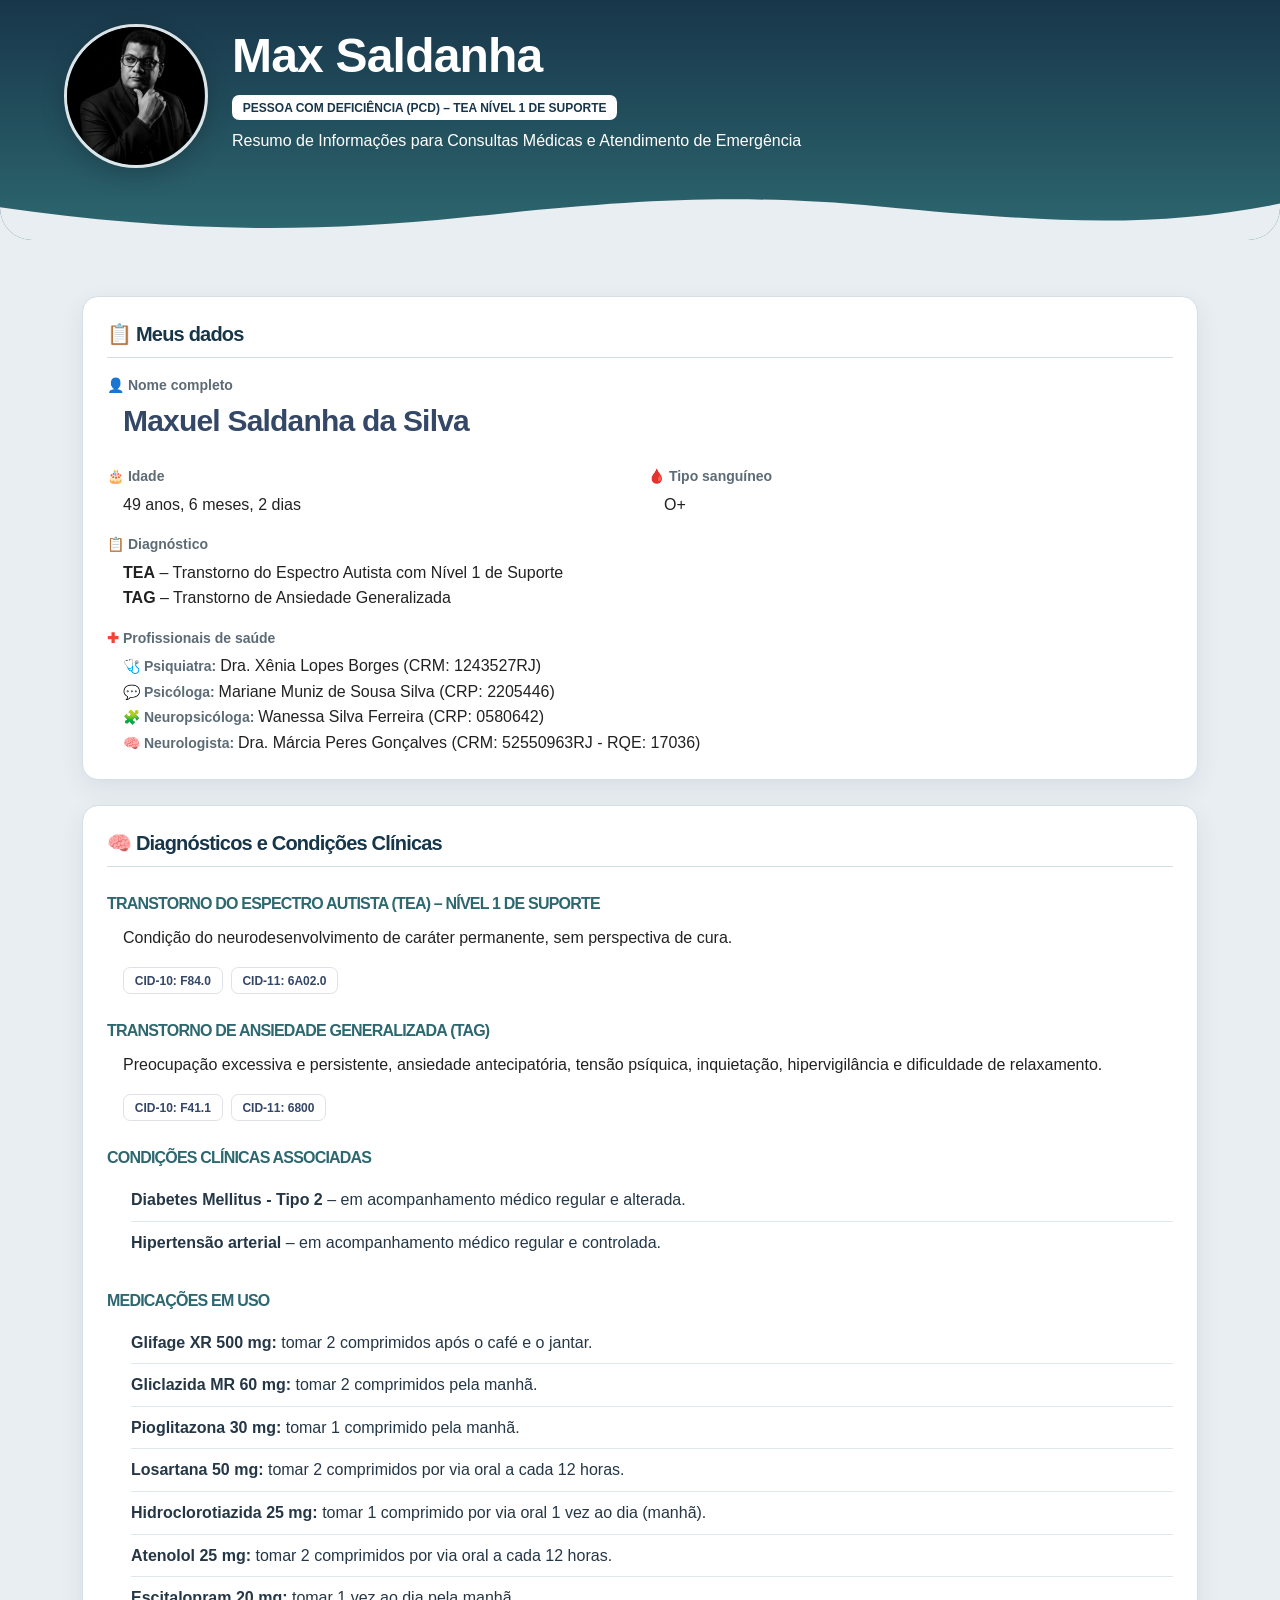
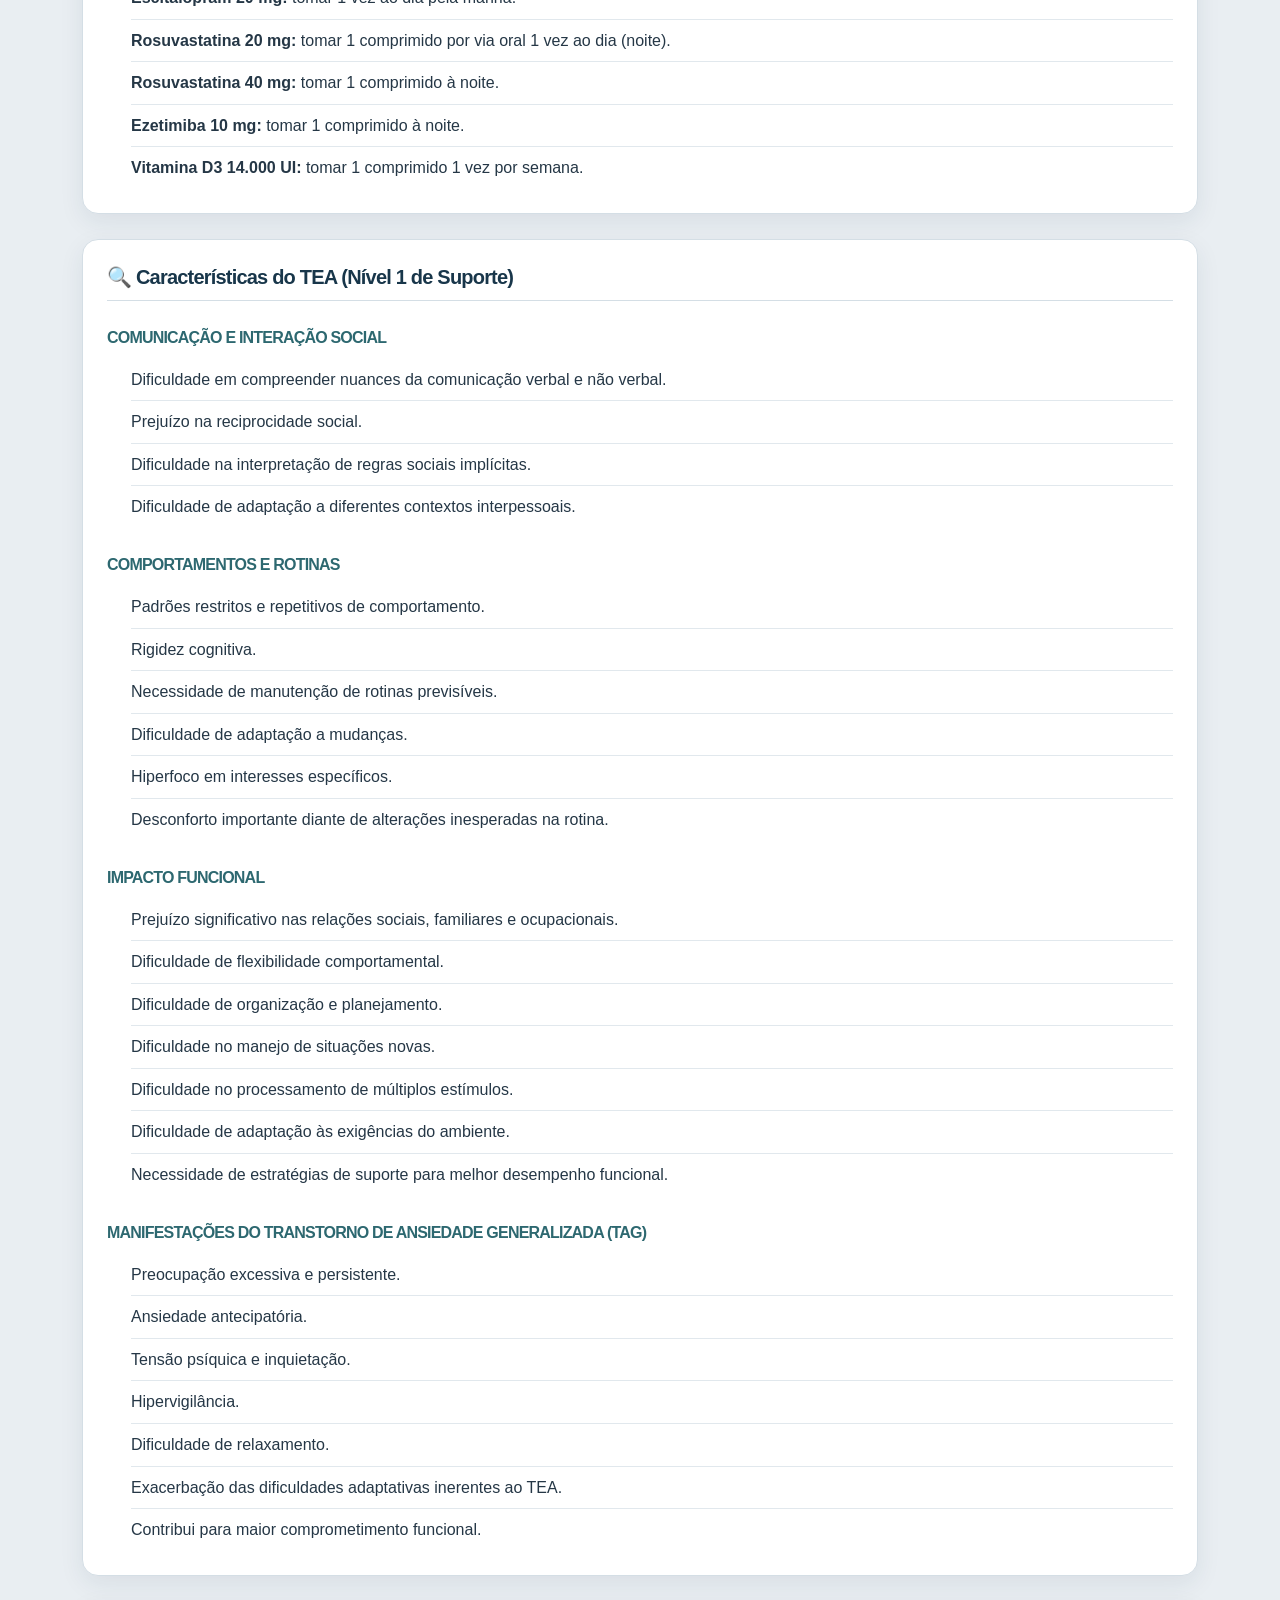
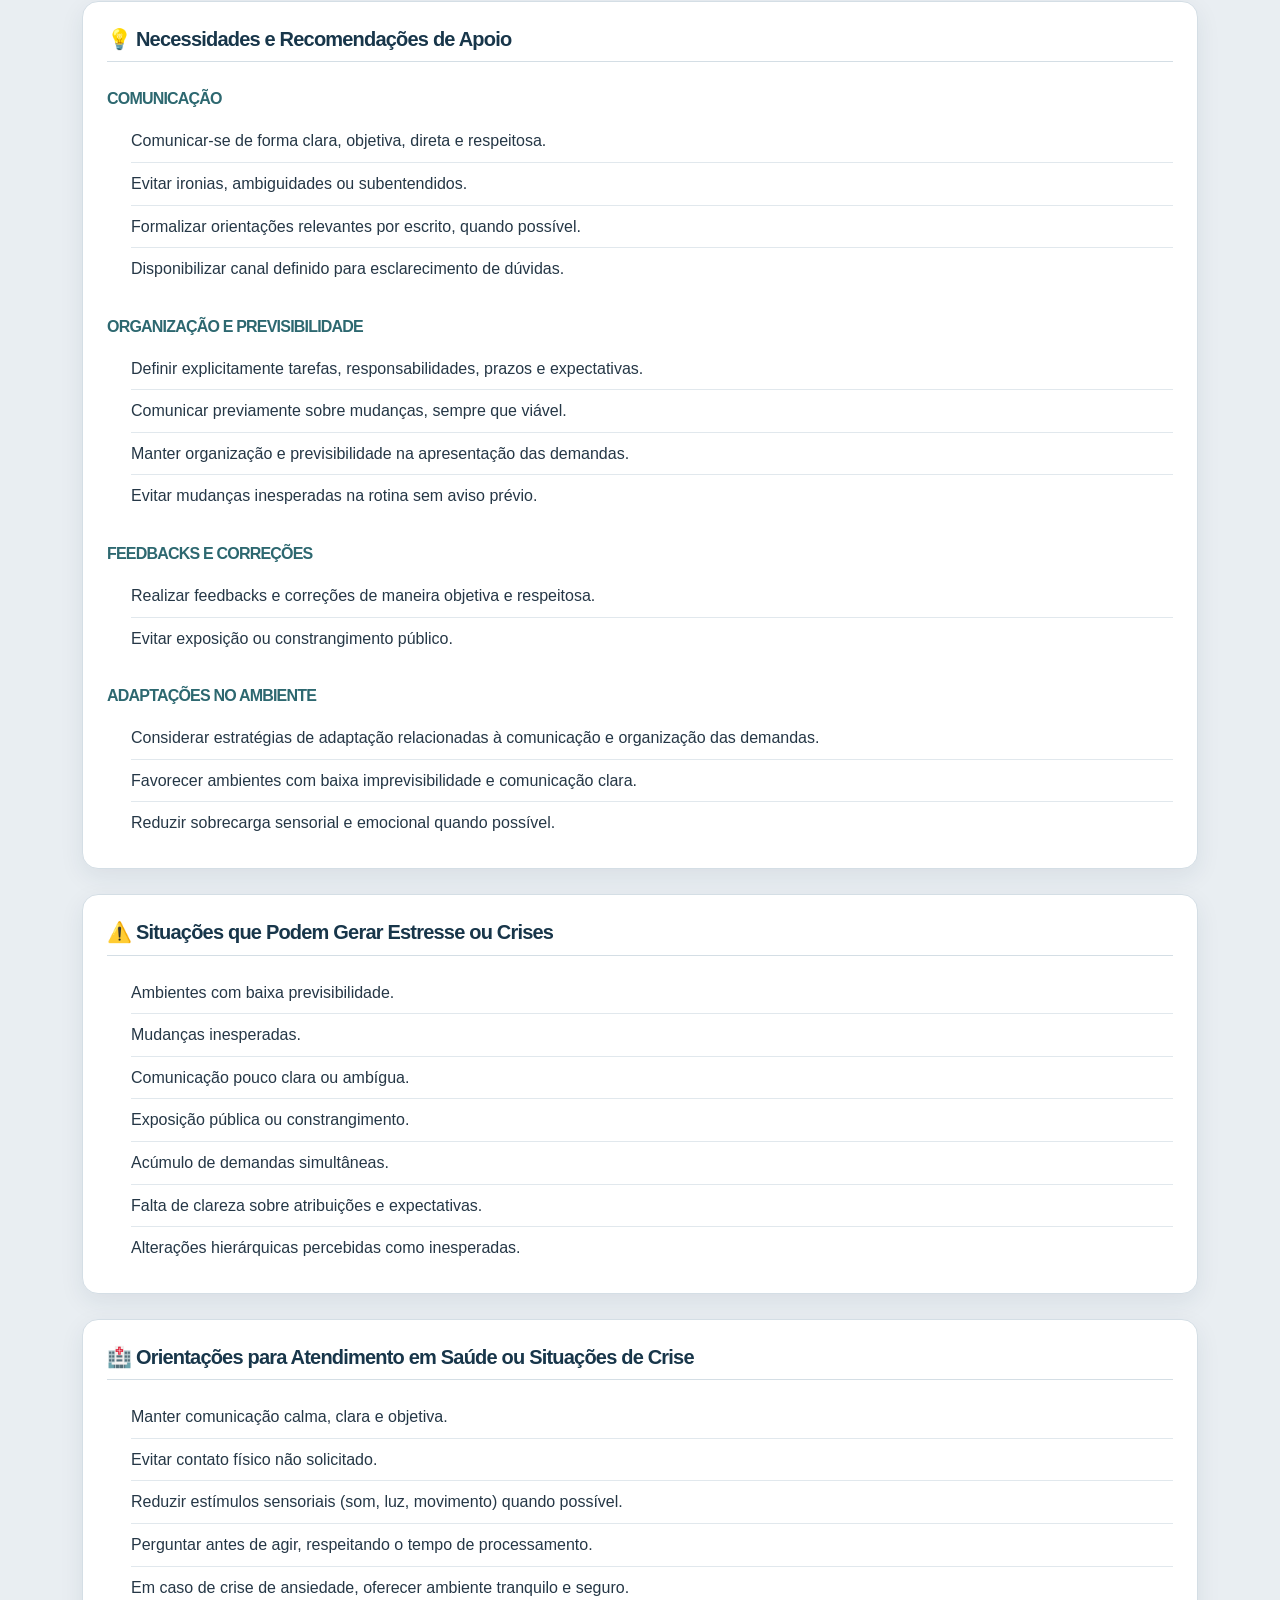
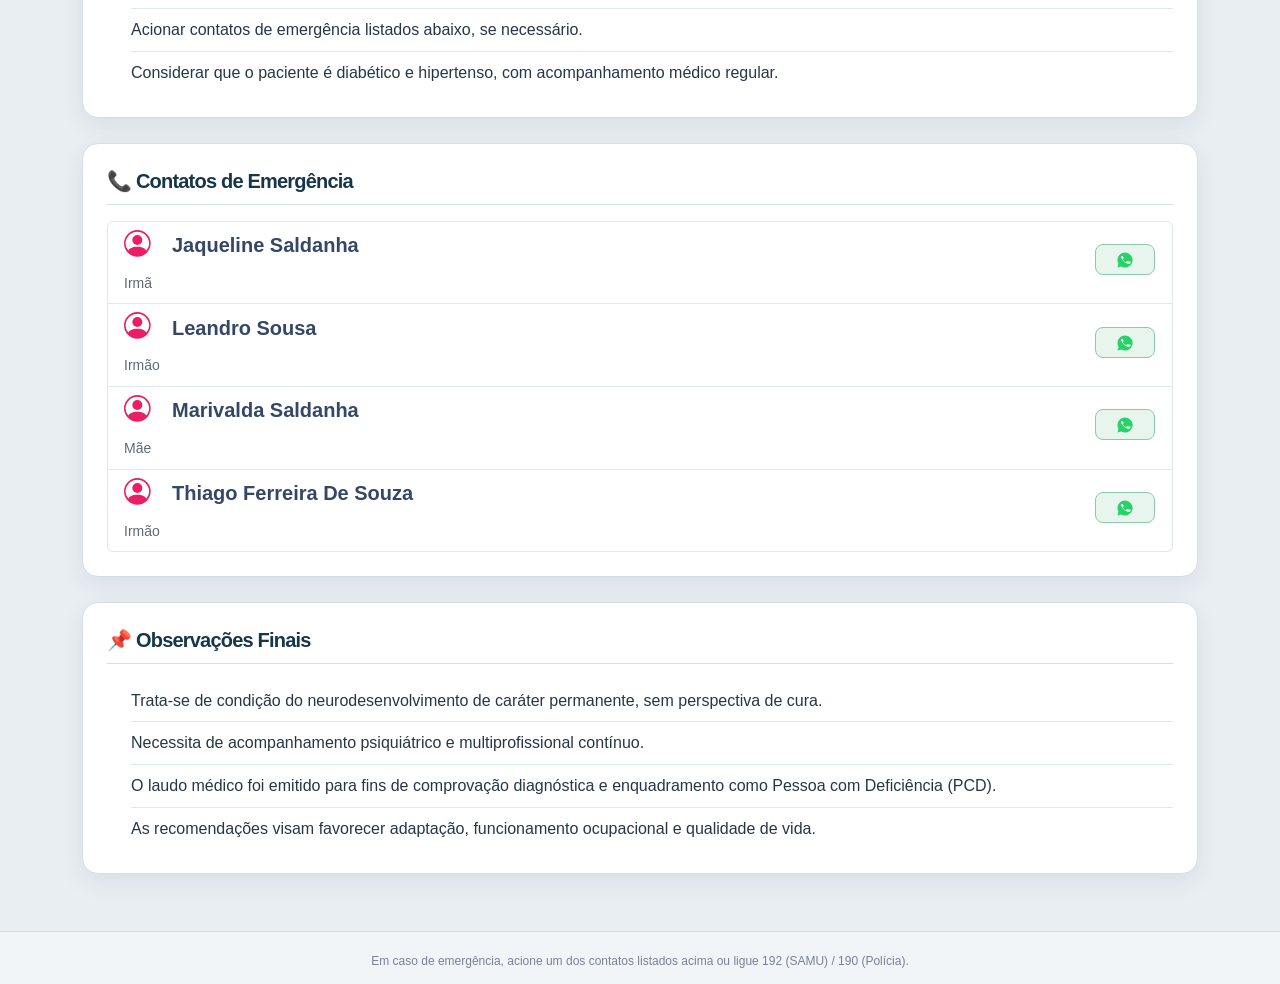
==== index.html @ beaf9bc7 "✨ feat: iimplementado select-nona na pagina" ====
<!doctype html>
<html lang="pt-BR">
  <head>
    <meta charset="UTF-8" />
    <meta name="viewport" content="width=device-width, initial-scale=1.0" />
    <title>Resumo – Max Saldanha</title>
    <style>
      /* You can add global styles to this file, and also import other style files */

      html,
      body {
        height: 100%;
      }
      body {
        margin: 0;
        font-family: Roboto, "Helvetica Neue", sans-serif;
      }

      * {
        -webkit-user-select: none;
        -moz-user-select: none;
        -ms-user-select: none;
        user-select: none;
        -webkit-touch-callout: none;
        -webkit-tap-highlight-color: transparent;
      }
      /*!

 =========================================================
 * Material Dashboard PRO Angular CLI - V2.7.0
 =========================================================

 * Product Page: https://www.creative-tim.com/product/material-dashboard-pro-angular2
 * Copyright 2017 Creative Tim (https://www.creative-tim.com)
 * License Creative Tim (https://www.creative-tim.com/license)

 =========================================================

 */
      /**
 * Applies styles for users in high contrast mode. Note that this only applies
 * to Microsoft browsers. Chrome can be included by checking for the `html[hc]`
 * attribute, however Chrome handles high contrast differently.
 */
      /* Theme for the ripple elements.*/
      /** The mixins below are shared between md-menu and md-select */
      /**
 * This mixin adds the correct panel transform styles based
 * on the direction that the menu panel opens.
 */
      /* stylelint-disable material/no-prefixes */
      /* stylelint-enable */
      /**
 * This mixin contains shared option styles between the select and
 * autocomplete components.
 */
      .noUi-target,
      .noUi-target * {
        -webkit-touch-callout: none;
        -ms-touch-action: none;
        user-select: none;
        box-sizing: border-box;
      }

      .noUi-base {
        width: 100%;
        height: 100%;
        position: relative;
      }

      .noUi-origin {
        position: absolute;
        right: 0;
        top: 0;
        left: 0;
        bottom: 0;
      }

      .noUi-handle {
        position: relative;
        z-index: 1;
        box-sizing: border-box;
      }

      .noUi-stacking .noUi-handle {
        z-index: 10;
      }

      .noUi-state-tap .noUi-origin {
        transition:
          left 0.3s,
          top 0.3s;
      }

      .noUi-state-drag * {
        cursor: inherit !important;
      }

      .noUi-horizontal {
        height: 10px;
      }

      .noUi-handle {
        box-sizing: border-box;
        width: 14px;
        height: 14px;
        border-color: #9c27b0;
        left: -10px;
        top: -6px;
        cursor: pointer;
        border-radius: 100%;
        transition: all 0.2s ease-out;
        border: 1px solid;
        background: #ffffff;
        box-shadow:
          0 2px 2px 0 rgba(0, 0, 0, 0.14),
          0 3px 1px -2px rgba(0, 0, 0, 0.2),
          0 1px 5px 0 rgba(0, 0, 0, 0.12);
      }

      .noUi-vertical .noUi-handle {
        margin-left: 5px;
        cursor: ns-resize;
      }

      .noUi-horizontal.noUi-extended {
        padding: 0 15px;
      }

      .noUi-horizontal.noUi-extended .noUi-origin {
        right: -15px;
      }

      .noUi-background {
        height: 2px;
        margin: 20px 0;
      }

      .noUi-origin {
        margin: 0;
        border-radius: 0;
        height: 2px;
        background: #c8c8c8;
      }
      .noUi-origin[style^="left: 0"] .noUi-handle {
        background-color: #fff;
        border: 2px solid #c8c8c8;
      }
      .noUi-origin[style^="left: 0"] .noUi-handle.noUi-active {
        border-width: 1px;
      }

      .noUi-target {
        border-radius: 3px;
      }

      .noUi-horizontal {
        height: 2px;
        margin: 15px 0;
      }

      .noUi-vertical {
        height: 100%;
        width: 2px;
        margin: 0 15px;
        display: inline-block;
      }

      .noUi-handle.noUi-active {
        transform: scale3d(1.5, 1.5, 1);
      }

      [disabled] .noUi-connect {
        background: #b8b8b8;
      }

      .noUi-connect {
        position: absolute;
        right: 0;
        top: 0;
        left: 0;
        bottom: 0;
      }

      .noUi-state-tap .noUi-connect,
      .noUi-state-tap .noUi-origin {
        -webkit-transition:
          top 0.3s,
          right 0.3s,
          bottom 0.3s,
          left 0.3s;
        transition:
          top 0.3s,
          right 0.3s,
          bottom 0.3s,
          left 0.3s;
      }

      .noUi-connect {
        background: #3fb8af;
        box-shadow: inset 0 0 3px rgba(51, 51, 51, 0.45);
        -webkit-transition: background 450ms;
        transition: background 450ms;
      }

      [disabled].noUi-slider {
        opacity: 0.5;
      }

      [disabled] .noUi-handle {
        cursor: not-allowed;
      }

      .slider {
        background: #c8c8c8;
      }

      .slider.noUi-connect {
        background-color: #9c27b0;
      }
      .slider .noUi-handle {
        border-color: #9c27b0;
      }
      .slider.slider-info .noUi-connect,
      .slider.slider-info.noUi-connect {
        background-color: #00bcd4;
      }
      .slider.slider-info .noUi-handle {
        border-color: #00bcd4;
      }
      .slider.slider-success .noUi-connect,
      .slider.slider-success.noUi-connect {
        background-color: #4caf50;
      }
      .slider.slider-success .noUi-handle {
        border-color: #4caf50;
      }
      .slider.slider-warning .noUi-connect,
      .slider.slider-warning.noUi-connect {
        background-color: #ff9800;
      }
      .slider.slider-warning .noUi-handle {
        border-color: #ff9800;
      }
      .slider.slider-danger .noUi-connect,
      .slider.slider-danger.noUi-connect {
        background-color: #f44336;
      }
      .slider.slider-danger .noUi-handle {
        border-color: #f44336;
      }

      .noUi-target {
        position: relative;
        direction: ltr;
      }

      .noUi-tooltip {
        display: block;
        position: absolute;
        border-radius: 3px;
        color: #000;
        padding: 0px;
        text-align: center;
      }

      .noUi-horizontal .noUi-tooltip {
        -webkit-transform: translate(-50%, 0);
        transform: translate(-50%, 0);
        left: 50%;
        bottom: 120%;
      }

      .noUi-vertical .noUi-tooltip {
        -webkit-transform: translate(0, -50%);
        transform: translate(0, -50%);
        top: 50%;
        right: 120%;
      }

      /*
 Animate.css - http://daneden.me/animate
 Licensed under the MIT license - http://opensource.org/licenses/MIT
 
 Copyright (c) 2015 Daniel Eden
 */
      .animated {
        -webkit-animation-duration: 1s;
        animation-duration: 1s;
        -webkit-animation-fill-mode: both;
        animation-fill-mode: both;
      }

      .animated.infinite {
        -webkit-animation-iteration-count: infinite;
        animation-iteration-count: infinite;
      }

      .animated.hinge {
        -webkit-animation-duration: 2s;
        animation-duration: 2s;
      }

      .animated.bounceIn,
      .animated.bounceOut {
        -webkit-animation-duration: 0.75s;
        animation-duration: 0.75s;
      }

      .animated.flipOutX,
      .animated.flipOutY {
        -webkit-animation-duration: 0.75s;
        animation-duration: 0.75s;
      }

      @-webkit-keyframes shake {
        from,
        to {
          -webkit-transform: translate3d(0, 0, 0);
          transform: translate3d(0, 0, 0);
        }
        10%,
        30%,
        50%,
        70%,
        90% {
          -webkit-transform: translate3d(-10px, 0, 0);
          transform: translate3d(-10px, 0, 0);
        }
        20%,
        40%,
        60%,
        80% {
          -webkit-transform: translate3d(10px, 0, 0);
          transform: translate3d(10px, 0, 0);
        }
      }
      @keyframes shake {
        from,
        to {
          -webkit-transform: translate3d(0, 0, 0);
          transform: translate3d(0, 0, 0);
        }
        10%,
        30%,
        50%,
        70%,
        90% {
          -webkit-transform: translate3d(-10px, 0, 0);
          transform: translate3d(-10px, 0, 0);
        }
        20%,
        40%,
        60%,
        80% {
          -webkit-transform: translate3d(10px, 0, 0);
          transform: translate3d(10px, 0, 0);
        }
      }
      .shake {
        -webkit-animation-name: shake;
        animation-name: shake;
      }

      @-webkit-keyframes fadeInDown {
        from {
          opacity: 0;
          -webkit-transform: translate3d(0, -100%, 0);
          transform: translate3d(0, -100%, 0);
        }
        to {
          opacity: 1;
          -webkit-transform: none;
          transform: none;
        }
      }
      @keyframes fadeInDown {
        from {
          opacity: 0;
          -webkit-transform: translate3d(0, -100%, 0);
          transform: translate3d(0, -100%, 0);
        }
        to {
          opacity: 1;
          -webkit-transform: none;
          transform: none;
        }
      }
      .fadeInDown {
        -webkit-animation-name: fadeInDown;
        animation-name: fadeInDown;
      }

      @-webkit-keyframes fadeOut {
        from {
          opacity: 1;
        }
        to {
          opacity: 0;
        }
      }
      @keyframes fadeOut {
        from {
          opacity: 1;
        }
        to {
          opacity: 0;
        }
      }
      .fadeOut {
        -webkit-animation-name: fadeOut;
        animation-name: fadeOut;
      }

      @-webkit-keyframes fadeOutDown {
        from {
          opacity: 1;
        }
        to {
          opacity: 0;
          -webkit-transform: translate3d(0, 100%, 0);
          transform: translate3d(0, 100%, 0);
        }
      }
      @keyframes fadeOutDown {
        from {
          opacity: 1;
        }
        to {
          opacity: 0;
          -webkit-transform: translate3d(0, 100%, 0);
          transform: translate3d(0, 100%, 0);
        }
      }
      .fadeOutDown {
        -webkit-animation-name: fadeOutDown;
        animation-name: fadeOutDown;
      }

      @-webkit-keyframes fadeOutUp {
        from {
          opacity: 1;
        }
        to {
          opacity: 0;
          -webkit-transform: translate3d(0, -100%, 0);
          transform: translate3d(0, -100%, 0);
        }
      }
      @keyframes fadeOutUp {
        from {
          opacity: 1;
        }
        to {
          opacity: 0;
          -webkit-transform: translate3d(0, -100%, 0);
          transform: translate3d(0, -100%, 0);
        }
      }
      .fadeOutUp {
        -webkit-animation-name: fadeOutUp;
        animation-name: fadeOutUp;
      }

      @-webkit-keyframes animate-success-tip {
        0%,
        54% {
          width: 0;
          left: 1px;
          top: 19px;
        }
        70% {
          width: 50px;
          left: -8px;
          top: 37px;
        }
        84% {
          width: 17px;
          left: 21px;
          top: 48px;
        }
        100% {
          width: 25px;
          left: 14px;
          top: 45px;
        }
      }
      @keyframes animate-success-tip {
        0%,
        54% {
          width: 0;
          left: 1px;
          top: 19px;
        }
        70% {
          width: 50px;
          left: -8px;
          top: 37px;
        }
        84% {
          width: 17px;
          left: 21px;
          top: 48px;
        }
        100% {
          width: 25px;
          left: 14px;
          top: 45px;
        }
      }
      @-webkit-keyframes animate-success-long {
        0%,
        65% {
          width: 0;
          right: 46px;
          top: 54px;
        }
        84% {
          width: 55px;
          right: 0;
          top: 35px;
        }
        100% {
          width: 47px;
          right: 8px;
          top: 38px;
        }
      }
      @keyframes animate-success-long {
        0%,
        65% {
          width: 0;
          right: 46px;
          top: 54px;
        }
        84% {
          width: 55px;
          right: 0;
          top: 35px;
        }
        100% {
          width: 47px;
          right: 8px;
          top: 38px;
        }
      }
      @-webkit-keyframes rotatePlaceholder {
        0%,
        5% {
          -webkit-transform: rotate(-45deg);
          transform: rotate(-45deg);
        }
        100%,
        12% {
          -webkit-transform: rotate(-405deg);
          transform: rotate(-405deg);
        }
      }
      @keyframes rotatePlaceholder {
        0%,
        5% {
          -webkit-transform: rotate(-45deg);
          transform: rotate(-45deg);
        }
        100%,
        12% {
          -webkit-transform: rotate(-405deg);
          transform: rotate(-405deg);
        }
      }
      .animate-success-tip {
        -webkit-animation: animate-success-tip 0.75s;
        animation: animate-success-tip 0.75s;
      }

      .animate-success-long {
        -webkit-animation: animate-success-long 0.75s;
        animation: animate-success-long 0.75s;
      }

      @-webkit-keyframes animate-error-icon {
        0% {
          -webkit-transform: rotateX(100deg);
          transform: rotateX(100deg);
          opacity: 0;
        }
        100% {
          -webkit-transform: rotateX(0);
          transform: rotateX(0);
          opacity: 1;
        }
      }
      @keyframes animate-error-icon {
        0% {
          -webkit-transform: rotateX(100deg);
          transform: rotateX(100deg);
          opacity: 0;
        }
        100% {
          -webkit-transform: rotateX(0);
          transform: rotateX(0);
          opacity: 1;
        }
      }
      .animate-error-icon {
        -webkit-animation: animate-error-icon 0.5s;
        animation: animate-error-icon 0.5s;
      }

      @-webkit-keyframes animate-x-mark {
        0%,
        50% {
          -webkit-transform: scale(0.4);
          transform: scale(0.4);
          margin-top: 26px;
          opacity: 0;
        }
        80% {
          -webkit-transform: scale(1.15);
          transform: scale(1.15);
          margin-top: -6px;
        }
        100% {
          -webkit-transform: scale(1);
          transform: scale(1);
          margin-top: 0;
          opacity: 1;
        }
      }
      @keyframes animate-x-mark {
        0%,
        50% {
          -webkit-transform: scale(0.4);
          transform: scale(0.4);
          margin-top: 26px;
          opacity: 0;
        }
        80% {
          -webkit-transform: scale(1.15);
          transform: scale(1.15);
          margin-top: -6px;
        }
        100% {
          -webkit-transform: scale(1);
          transform: scale(1);
          margin-top: 0;
          opacity: 1;
        }
      }
      .animate-x-mark {
        -webkit-animation: animate-x-mark 0.5s;
        animation: animate-x-mark 0.5s;
      }

      @-webkit-keyframes pulse-warning {
        0% {
          border-color: #f8d486;
        }
        100% {
          border-color: #f8bb86;
        }
      }
      @keyframes pulse-warning {
        0% {
          border-color: #f8d486;
        }
        100% {
          border-color: #f8bb86;
        }
      }
      .pulse-warning {
        -webkit-animation: pulse-warning 0.75s infinite alternate;
        animation: pulse-warning 0.75s infinite alternate;
      }

      @-webkit-keyframes rotate-loading {
        0% {
          -webkit-transform: rotate(0);
          transform: rotate(0);
        }
        100% {
          -webkit-transform: rotate(360deg);
          transform: rotate(360deg);
        }
      }
      @keyframes rotate-loading {
        0% {
          -webkit-transform: rotate(0);
          transform: rotate(0);
        }
        100% {
          -webkit-transform: rotate(360deg);
          transform: rotate(360deg);
        }
      }
      table.dataTable {
        clear: both;
        margin-top: 6px !important;
        margin-bottom: 6px !important;
        max-width: none !important;
        border-collapse: separate !important;
      }

      table.dataTable td,
      table.dataTable th {
        -webkit-box-sizing: content-box;
        -moz-box-sizing: content-box;
        box-sizing: content-box;
      }

      table.dataTable td.dataTables_empty,
      table.dataTable th.dataTables_empty {
        text-align: center;
      }

      table.dataTable.nowrap th,
      table.dataTable.nowrap td {
        white-space: nowrap;
      }

      div.dataTables_wrapper div.dataTables_length label {
        font-weight: normal;
        text-align: left;
        white-space: nowrap;
      }

      div.dataTables_wrapper div.dataTables_length select {
        width: 75px;
        display: inline-block;
      }

      div.dataTables_wrapper div.dataTables_filter {
        text-align: right;
      }

      div.dataTables_wrapper div.dataTables_filter label {
        font-weight: normal;
        white-space: nowrap;
        text-align: left;
      }

      div.dataTables_wrapper div.dataTables_filter input {
        margin-left: 0.5em;
        display: inline-block;
        width: 100%;
      }

      div.dataTables_wrapper div.dataTables_info {
        padding-top: 8px;
        white-space: nowrap;
      }

      div.dataTables_wrapper div.dataTables_paginate {
        margin: 0;
        white-space: nowrap;
        text-align: right;
      }

      div.dataTables_wrapper div.dataTables_paginate ul.pagination {
        margin: 2px 0;
        white-space: nowrap;
      }

      div.dataTables_wrapper div.dataTables_processing {
        position: absolute;
        top: 50%;
        left: 50%;
        width: 200px;
        margin-left: -100px;
        margin-top: -26px;
        text-align: center;
        padding: 1em 0;
      }

      table.dataTable thead > tr > th.sorting_asc,
      table.dataTable thead > tr > th.sorting_desc,
      table.dataTable thead > tr > th.sorting,
      table.dataTable thead > tr > td.sorting_asc,
      table.dataTable thead > tr > td.sorting_desc,
      table.dataTable thead > tr > td.sorting {
        padding-right: 30px;
      }

      table.dataTable thead > tr > th:active,
      table.dataTable thead > tr > td:active {
        outline: none;
      }

      table.dataTable thead .sorting,
      table.dataTable thead .sorting_asc,
      table.dataTable thead .sorting_desc,
      table.dataTable thead .sorting_asc_disabled,
      table.dataTable thead .sorting_desc_disabled {
        cursor: pointer;
        position: relative;
      }

      table.dataTable thead .sorting:after,
      table.dataTable thead .sorting_asc:after,
      table.dataTable thead .sorting_desc:after,
      table.dataTable thead .sorting_asc_disabled:after,
      table.dataTable thead .sorting_desc_disabled:after {
        position: absolute;
        bottom: 8px;
        right: 8px;
        display: block;
        font-family: "Glyphicons Halflings";
        opacity: 0.5;
      }

      table.dataTable thead .sorting:after {
        opacity: 0.2;
        content: "\e150";
        /* sort */
      }

      table.dataTable thead .sorting_asc:after {
        content: "\e155";
        /* sort-by-attributes */
      }

      table.dataTable thead .sorting_desc:after {
        content: "\e156";
        /* sort-by-attributes-alt */
      }

      table.dataTable thead .sorting_asc_disabled:after,
      table.dataTable thead .sorting_desc_disabled:after {
        color: #eee;
      }

      div.dataTables_scrollHead table.dataTable {
        margin-bottom: 0 !important;
      }

      div.dataTables_scrollBody table {
        border-top: none;
        margin-top: 0 !important;
        margin-bottom: 0 !important;
      }

      div.dataTables_scrollBody table thead .sorting:after,
      div.dataTables_scrollBody table thead .sorting_asc:after,
      div.dataTables_scrollBody table thead .sorting_desc:after {
        display: none;
      }

      div.dataTables_scrollBody table tbody tr:first-child th,
      div.dataTables_scrollBody table tbody tr:first-child td {
        border-top: none;
      }

      div.dataTables_scrollFoot table {
        margin-top: 0 !important;
        border-top: none;
      }

      @media screen and (max-width: 767px) {
        div.dataTables_wrapper div.dataTables_length,
        div.dataTables_wrapper div.dataTables_filter,
        div.dataTables_wrapper div.dataTables_info,
        div.dataTables_wrapper div.dataTables_paginate {
          text-align: center;
        }
      }
      table.dataTable.table-condensed > thead > tr > th {
        padding-right: 20px;
      }

      table.dataTable.table-condensed .sorting:after,
      table.dataTable.table-condensed .sorting_asc:after,
      table.dataTable.table-condensed .sorting_desc:after {
        top: 6px;
        right: 6px;
      }

      table.table-bordered.dataTable th,
      table.table-bordered.dataTable td {
        border-left-width: 0;
      }

      table.table-bordered.dataTable th:last-child,
      table.table-bordered.dataTable th:last-child,
      table.table-bordered.dataTable td:last-child,
      table.table-bordered.dataTable td:last-child {
        border-right-width: 0;
      }

      table.table-bordered.dataTable tbody th,
      table.table-bordered.dataTable tbody td {
        border-bottom-width: 0;
      }

      div.dataTables_scrollHead table.table-bordered {
        border-bottom-width: 0;
      }

      div.table-responsive > div.dataTables_wrapper > div.row {
        margin: 0;
      }

      table.dataTable .btn-simple.btn-icon {
        padding: 3px;
      }
      table.dataTable thead .sorting:after,
      table.dataTable thead .sorting_asc:after,
      table.dataTable thead .sorting_desc:after,
      table.dataTable thead .sorting_asc_disabled:after,
      table.dataTable thead .sorting_desc_disabled:after {
        position: relative;
        display: inline-block;
        bottom: 1px;
        right: -7px;
        font-family: "FontAwesome";
        opacity: 0.8;
        font-size: 12px;
      }
      table.dataTable thead .disabled-sorting.sorting:after,
      table.dataTable thead .disabled-sorting.sorting_asc:after,
      table.dataTable thead .disabled-sorting.sorting_desc:after,
      table.dataTable thead .disabled-sorting.sorting_asc_disabled:after,
      table.dataTable thead .disabled-sorting.sorting_desc_disabled:after {
        display: none;
      }
      table.dataTable thead .sorting:after {
        opacity: 0.4;
        content: "\f0dc";
      }
      table.dataTable thead .sorting_asc:after {
        content: "\f0de";
        top: 2px;
      }
      table.dataTable thead .sorting_desc:after {
        content: "\f0dd";
        top: -3px;
      }
      table.dataTable > thead > tr > th,
      table.dataTable > tbody > tr > th,
      table.dataTable > tfoot > tr > th,
      table.dataTable > thead > tr > td,
      table.dataTable > tbody > tr > td,
      table.dataTable > tfoot > tr > td {
        padding: 5px !important;
        outline: 0;
      }
      table.dataTable > thead > tr > th {
        border: none;
      }

      .dataTables_paginate a {
        outline: 0;
      }

      table.dataTable.dtr-inline.collapsed > tbody > tr > td.child,
      table.dataTable.dtr-inline.collapsed > tbody > tr > th.child,
      table.dataTable.dtr-inline.collapsed > tbody > tr > td.dataTables_empty {
        cursor: default !important;
      }
      table.dataTable.dtr-inline.collapsed > tbody > tr > td.child:before,
      table.dataTable.dtr-inline.collapsed > tbody > tr > th.child:before,
      table.dataTable.dtr-inline.collapsed
        > tbody
        > tr
        > td.dataTables_empty:before {
        display: none !important;
      }
      table.dataTable.dtr-inline.collapsed > tbody > tr > td:first-child,
      table.dataTable.dtr-inline.collapsed > tbody > tr > th:first-child {
        position: relative;
        padding-left: 30px;
        cursor: pointer;
      }
      table.dataTable.dtr-inline.collapsed > tbody > tr > td:first-child:before,
      table.dataTable.dtr-inline.collapsed
        > tbody
        > tr
        > th:first-child:before {
        top: 50%;
        margin-top: -9px;
        left: 4px;
        height: 18px;
        width: 18px;
        display: block;
        position: absolute;
        color: #4caf50;
        border: 0px solid white;
        border-radius: 14px;
        box-shadow: 0 0 3px #444;
        box-sizing: content-box;
        text-align: center;
        font-family: "Courier New", Courier, monospace;
        line-height: 18px;
        content: "+";
        background-color: #fff;
      }
      table.dataTable.dtr-inline.collapsed
        > tbody
        > tr.parent
        > td:first-child:before,
      table.dataTable.dtr-inline.collapsed
        > tbody
        > tr.parent
        > th:first-child:before {
        content: "-";
        color: #f44336;
      }
      table.dataTable.dtr-inline.collapsed > tbody > tr.child td:before {
        display: none;
      }

      table.dataTable.dtr-inline.collapsed.compact
        > tbody
        > tr
        > td:first-child,
      table.dataTable.dtr-inline.collapsed.compact
        > tbody
        > tr
        > th:first-child {
        padding-left: 27px;
      }
      table.dataTable.dtr-inline.collapsed.compact
        > tbody
        > tr
        > td:first-child:before,
      table.dataTable.dtr-inline.collapsed.compact
        > tbody
        > tr
        > th:first-child:before {
        top: 5px;
        left: 4px;
        height: 14px;
        width: 14px;
        border-radius: 14px;
        line-height: 14px;
        text-indent: 3px;
      }

      table.dataTable.dtr-column > tbody > tr > td.control,
      table.dataTable.dtr-column > tbody > tr > th.control {
        position: relative;
        cursor: pointer;
      }
      table.dataTable.dtr-column > tbody > tr > td.control:before,
      table.dataTable.dtr-column > tbody > tr > th.control:before {
        top: 50%;
        left: 50%;
        height: 16px;
        width: 16px;
        margin-top: -10px;
        margin-left: -10px;
        display: block;
        position: absolute;
        color: white;
        border: 2px solid white;
        border-radius: 14px;
        box-shadow: 0 0 3px #444;
        box-sizing: content-box;
        text-align: center;
        font-family: "Courier New", Courier, monospace;
        line-height: 14px;
        content: "+";
        background-color: #31b131;
      }
      table.dataTable.dtr-column > tbody > tr.parent td.control:before,
      table.dataTable.dtr-column > tbody > tr.parent th.control:before {
        content: "-";
        background-color: #d33333;
      }

      table.dataTable > tbody > tr.child {
        padding: 0.5em 1em;
      }
      table.dataTable > tbody > tr.child:hover {
        background: transparent !important;
      }
      table.dataTable > tbody > tr.child ul {
        display: inline-block;
        list-style-type: none;
        margin: 0;
        padding: 0;
      }
      table.dataTable > tbody > tr.child ul li {
        border-bottom: 1px solid #efefef;
        padding: 0.5em 0;
      }
      table.dataTable > tbody > tr.child ul li:first-child {
        padding-top: 0;
      }
      table.dataTable > tbody > tr.child ul li:last-child {
        border-bottom: none;
      }
      table.dataTable > tbody > tr.child span.dtr-title {
        display: inline-block;
        min-width: 75px;
        font-weight: bold;
      }

      div.dtr-modal {
        position: fixed;
        box-sizing: border-box;
        top: 0;
        left: 0;
        height: 100%;
        width: 100%;
        z-index: 100;
        padding: 10em 1em;
      }
      div.dtr-modal div.dtr-modal-display {
        position: absolute;
        top: 0;
        left: 0;
        bottom: 0;
        right: 0;
        width: 50%;
        height: 50%;
        overflow: auto;
        margin: auto;
        z-index: 102;
        overflow: auto;
        background-color: #f5f5f7;
        border: 1px solid black;
        border-radius: 0.5em;
        box-shadow: 0 12px 30px rgba(0, 0, 0, 0.6);
      }
      div.dtr-modal div.dtr-modal-content {
        position: relative;
        padding: 1em;
      }
      div.dtr-modal div.dtr-modal-close {
        position: absolute;
        top: 6px;
        right: 6px;
        width: 22px;
        height: 22px;
        border: 1px solid #eaeaea;
        background-color: #f9f9f9;
        text-align: center;
        border-radius: 3px;
        cursor: pointer;
        z-index: 12;
      }
      div.dtr-modal div.dtr-modal-close:hover {
        background-color: #eaeaea;
      }
      div.dtr-modal div.dtr-modal-background {
        position: fixed;
        top: 0;
        left: 0;
        right: 0;
        bottom: 0;
        z-index: 101;
        background: rgba(0, 0, 0, 0.6);
      }

      .material-datatables .input-sm {
        height: 35px;
        padding: 0;
      }

      @media screen and (max-width: 767px) {
        div.dtr-modal div.dtr-modal-display {
          width: 95%;
        }

        table.dataTable > tbody > tr > td:first-child {
          padding-left: 30px !important;
        }

        table > thead > tr > th {
          width: 60px !important;
        }

        div.dataTables_wrapper div.dataTables_length select,
        div.dataTables_wrapper div.dataTables_length label,
        div.dataTables_wrapper div.dataTables_length div.form-group,
        div.dataTables_wrapper div.dataTables_filter input,
        div.dataTables_wrapper div.dataTables_filter label {
          width: 100%;
        }

        div.dataTables_wrapper div.dataTables_filter input {
          margin-left: 0;
        }
      }
      @media all and (min-width: 520px) and (max-width: 730px) {
        table.dataTable .btn-simple.btn-icon {
          display: block;
          margin: 0;
        }
      }
      svg {
        touch-action: none;
      }

      .jvectormap-container {
        width: 100%;
        height: 100%;
        position: relative;
        overflow: hidden;
        touch-action: none;
      }

      .jvectormap-tip {
        position: absolute;
        display: none;
        color: #555555;
        line-height: 1.5em;
        background: #ffffff;
        border: none;
        border-radius: 30px;
        box-shadow:
          0 8px 10px 1px rgba(0, 0, 0, 0.14),
          0 3px 14px 2px rgba(0, 0, 0, 0.12),
          0 5px 5px -3px rgba(0, 0, 0, 0.2);
        padding: 5px 10px;
        z-index: 1040;
      }

      .jvectormap-zoomin,
      .jvectormap-zoomout,
      .jvectormap-goback {
        position: absolute;
        left: 10px;
        border-radius: 3px;
        background: #292929;
        padding: 3px;
        color: white;
        cursor: pointer;
        line-height: 10px;
        text-align: center;
        box-sizing: content-box;
      }

      .jvectormap-zoomin,
      .jvectormap-zoomout {
        width: 10px;
        height: 10px;
      }

      .jvectormap-zoomin {
        top: 10px;
      }

      .jvectormap-zoomout {
        top: 30px;
      }

      .jvectormap-goback {
        bottom: 10px;
        z-index: 1000;
        padding: 6px;
      }

      .jvectormap-spinner {
        position: absolute;
        left: 0;
        top: 0;
        right: 0;
        bottom: 0;
        background: center no-repeat
          url([data-uri]);
      }

      .jvectormap-legend-title {
        font-weight: bold;
        font-size: 14px;
        text-align: center;
      }

      .jvectormap-legend-cnt {
        position: absolute;
      }

      .jvectormap-legend-cnt-h {
        bottom: 0;
        right: 0;
      }

      .jvectormap-legend-cnt-v {
        top: 0;
        right: 0;
      }

      .jvectormap-legend {
        background: black;
        color: white;
        border-radius: 3px;
      }

      .jvectormap-legend-cnt-h .jvectormap-legend {
        float: left;
        margin: 0 10px 10px 0;
        padding: 3px 3px 1px 3px;
      }

      .jvectormap-legend-cnt-h .jvectormap-legend .jvectormap-legend-tick {
        float: left;
      }

      .jvectormap-legend-cnt-v .jvectormap-legend {
        margin: 10px 10px 0 0;
        padding: 3px;
      }

      .jvectormap-legend-cnt-h .jvectormap-legend-tick {
        width: 40px;
      }

      .jvectormap-legend-cnt-h .jvectormap-legend-tick-sample {
        height: 15px;
      }

      .jvectormap-legend-cnt-v .jvectormap-legend-tick-sample {
        height: 20px;
        width: 20px;
        display: inline-block;
        vertical-align: middle;
      }

      .jvectormap-legend-tick-text {
        font-size: 12px;
      }

      .jvectormap-legend-cnt-h .jvectormap-legend-tick-text {
        text-align: center;
      }

      .jvectormap-legend-cnt-v .jvectormap-legend-tick-text {
        display: inline-block;
        vertical-align: middle;
        line-height: 20px;
        padding-left: 3px;
      }

      /*!
  * Datetimepicker for Bootstrap 3
  * ! version : 4.7.14
  * https://github.com/Eonasdan/bootstrap-datetimepicker/
  */
      .sr-only {
        position: absolute;
        width: 1px;
        height: 1px;
        margin: -1px;
        padding: 0;
        overflow: hidden;
        clip: rect(0, 0, 0, 0);
        border: 0;
      }

      .cdk-overlay-container {
        position: fixed;
        z-index: 1031;
      }

      .cdk-overlay-container,
      .cdk-global-overlay-wrapper {
        pointer-events: none;
        top: 0;
        left: 0;
        height: 100%;
        width: 100%;
      }

      .cdk-overlay-backdrop.cdk-overlay-backdrop-showing {
        opacity: 0.48;
      }

      .cdk-overlay-backdrop {
        position: absolute;
        top: 0;
        bottom: 0;
        left: 0;
        right: 0;
        z-index: 1031;
        pointer-events: auto;
        -webkit-tap-highlight-color: transparent;
        transition: opacity 400ms cubic-bezier(0.25, 0.8, 0.25, 1);
        opacity: 0;
      }

      .cdk-overlay-pane {
        position: absolute;
        pointer-events: auto;
        box-sizing: border-box;
        z-index: 1031;
      }

      .mat-datepicker-content {
        background-color: white;
        color: rgba(0, 0, 0, 0.87);
      }

      .cdk-visually-hidden {
        border: 0;
        clip: rect(0 0 0 0);
        height: 1px;
        margin: -1px;
        overflow: hidden;
        padding: 0;
        position: absolute;
        text-transform: none;
        width: 1px;
      }

      .mat-calendar {
        font-family: Roboto, "Helvetica Neue", sans-serif;
      }

      .mat-calendar-period-button {
        min-width: 0;
      }

      .mat-calendar-next-button,
      .mat-calendar-previous-button {
        position: relative;
      }

      .mat-ripple {
        overflow: hidden;
      }

      .mat-button,
      .mat-icon-button {
        background: transparent;
      }

      .mat-calendar-table-header {
        color: rgba(0, 0, 0, 0.38);
      }

      .mat-calendar-table-header th {
        font-size: 11px;
        font-weight: 400;
      }

      .mat-calendar-body {
        font-size: 13px;
      }

      .mat-calendar-body-label {
        color: rgba(0, 0, 0, 0.54);
      }

      .mat-calendar-body-label,
      .mat-calendar-period-button {
        font-size: 14px;
        font-weight: 500;
      }

      .mat-calendar-body-cell-content {
        color: rgba(0, 0, 0, 0.87);
        border-color: transparent;
      }

      .mat-calendar-body-today:not(.mat-calendar-body-selected) {
        border-color: rgba(0, 0, 0, 0.38);
      }

      .mat-calendar-body-selected,
      .mat-calendar-body-selected:hover {
        background-color: #9c27b0;
        color: #ffffff;
        box-shadow:
          0 4px 20px 0px rgba(0, 0, 0, 0.14),
          0 7px 10px -5px rgba(156, 39, 176, 0.4);
      }

      .cdk-global-overlay-wrapper {
        display: -webkit-box;
        display: -ms-flexbox;
        display: flex;
        position: absolute;
        z-index: 1031;
      }

      .cdk-overlay-dark-backdrop {
        background: rgba(0, 0, 0, 0.6);
      }

      .mat-dialog-container {
        background: white;
        border-radius: 2px;
      }

      .mat-dialog-container {
        background: white;
        color: rgba(0, 0, 0, 0.87);
      }

      .mat-input-placeholder-wrapper {
        top: -0.84375em;
        padding-top: 0.84375em;
      }

      .mat-input-placeholder {
        color: rgba(0, 0, 0, 0.38);
      }

      .mat-input-placeholder.mat-empty {
        top: 1.28125em;
      }

      .mat-input-placeholder {
        top: 1em;
      }

      .mat-input-infix {
        padding: 0.4375em 0;
        border-top: 0.84375em solid transparent;
      }

      .mat-input-wrapper {
        padding-bottom: 1.296875em;
      }

      .mat-input-underline {
        background-color: rgba(0, 0, 0, 0.12);
      }

      .mat-input-underline {
        bottom: 1.296875em;
      }

      .mat-input-subscript-wrapper {
        font-size: 75%;
        margin-top: 0.60416667em;
        top: calc(100% - 1.72916667em);
      }

      .mat-input-ripple {
        background-color: #9c27b0;
      }

      .mat-focused .mat-input-placeholder {
        color: #9c27b0;
      }

      .mat-input-element:disabled {
        color: grey;
      }

      .mat-calendar-body-cell-content:hover {
        background: #eeeeee;
      }

      .mat-input-placeholder.mat-float:not(.mat-empty),
      .mat-focused .mat-input-placeholder.mat-float {
        transform: translateY(-0.75em) scale(0.75) perspective(100px)
          translateZ(0.001px);
        -ms-transform: translateY(-0.75em) scale(0.75);
        width: 133.33333%;
      }

      .input-group.date .input-group-addon {
        cursor: pointer;
      }

      .table-condensed > tbody > tr > td,
      .table-condensed > tbody > tr > th,
      .table-condensed > tfoot > tr > td,
      .table-condensed > tfoot > tr > th,
      .table-condensed > thead > tr > td,
      .table-condensed > thead > tr > th {
        padding: 1px;
        text-align: center;
      }

      .datepicker__input[_ngcontent-c4] {
        border: none !important;
      }

      .datepicker[_ngcontent-c4] {
        width: 100%;
      }

      .datepicker__calendar[_ngcontent-c4] {
        top: 2.1em !important;
        left: -45px !important;
      }

      /*!
  * FullCalendar v3.0.1 Stylesheet
  * Docs & License: http://fullcalendar.io/
  * (c) 2016 Adam Shaw
  */
      .fc {
        direction: ltr;
        text-align: left;
      }

      .fc-rtl {
        text-align: right;
      }

      body .fc {
        /* extra precedence to overcome jqui */
        font-size: 1em;
      }

      /* Colors
 --------------------------------------------------------------------------------------------------*/
      .fc-unthemed th,
      .fc-unthemed td,
      .fc-unthemed thead,
      .fc-unthemed tbody,
      .fc-unthemed .fc-divider,
      .fc-unthemed .fc-row,
      .fc-unthemed .fc-content,
      .fc-unthemed .fc-popover,
      .fc-unthemed .fc-list-view,
      .fc-unthemed .fc-list-heading td {
        border-color: #ddd;
      }

      .fc-unthemed .fc-popover {
        background-color: #ffffff;
      }

      .fc-unthemed .fc-divider,
      .fc-unthemed .fc-popover .fc-header,
      .fc-unthemed .fc-list-heading td {
        background: #999999;
      }

      .fc-unthemed .fc-popover .fc-header .fc-close {
        color: #999999;
      }

      .fc-unthemed .fc-today {
        background: #f5f5f5;
      }

      .fc-highlight {
        /* when user is selecting cells */
        background: #bce8f1;
        opacity: 0.3;
      }

      .fc-bgevent {
        /* default look for background events */
        background: #8fdf82;
        opacity: 0.3;
      }

      .fc-nonbusiness {
        /* default look for non-business-hours areas */
        /* will inherit .fc-bgevent's styles */
        background: #d7d7d7;
      }

      /* Icons (inline elements with styled text that mock arrow icons)
 --------------------------------------------------------------------------------------------------*/
      .fc-icon {
        display: inline-block;
        height: 1em;
        line-height: 1em;
        font-size: 1em;
        text-align: center;
        overflow: hidden;
        font-family: "Courier New", Courier, monospace;
        /* don't allow browser text-selection */
        -webkit-touch-callout: none;
        -webkit-user-select: none;
        -khtml-user-select: none;
        -moz-user-select: none;
        -ms-user-select: none;
        user-select: none;
      }

      /*
 Acceptable font-family overrides for individual icons:
   "Arial", sans-serif
   "Times New Roman", serif
 
 NOTE: use percentage font sizes or else old IE chokes
 */
      .fc-icon:after {
        position: relative;
      }

      .fc-icon-left-single-arrow:after {
        content: "\02039";
        font-weight: bold;
        font-size: 200%;
        top: -7%;
      }

      .fc-icon-right-single-arrow:after {
        content: "\0203A";
        font-weight: bold;
        font-size: 200%;
        top: -7%;
      }

      .fc-icon-left-double-arrow:after {
        content: "\000AB";
        font-size: 160%;
        top: -7%;
      }

      .fc-icon-right-double-arrow:after {
        content: "\000BB";
        font-size: 160%;
        top: -7%;
      }

      .fc-icon-left-triangle:after {
        content: "\25C4";
        font-size: 125%;
        top: 3%;
      }

      .fc-icon-right-triangle:after {
        content: "\25BA";
        font-size: 125%;
        top: 3%;
      }

      .fc-icon-down-triangle:after {
        content: "\25BC";
        font-size: 125%;
        top: 2%;
      }

      .fc-icon-x:after {
        content: "\000D7";
        font-size: 200%;
        top: 6%;
      }

      /* Buttons (styled <button> tags, normalized to work cross-browser)
 --------------------------------------------------------------------------------------------------*/
      .fc button {
        border: none;
        border-radius: 30px;
        position: relative;
        padding: 6px 12px;
        font-weight: 400;
        letter-spacing: 0;
        will-change: box-shadow, transform;
        transition:
          box-shadow 0.2s cubic-bezier(0.4, 0, 1, 1),
          background-color 0.2s cubic-bezier(0.4, 0, 0.2, 1);
      }
      .fc button::-moz-focus-inner {
        border: 0;
      }
      .fc button,
      .fc button.btn-primary {
        box-shadow:
          0 2px 2px 0 rgba(156, 39, 176, 0.14),
          0 3px 1px -2px rgba(156, 39, 176, 0.2),
          0 1px 5px 0 rgba(156, 39, 176, 0.12);
      }
      .fc button,
      .fc button:hover,
      .fc button:focus,
      .fc button:active,
      .fc button.active,
      .fc button:active:focus,
      .fc button:active:hover,
      .fc button.active:focus,
      .fc button.active:hover,
      .open > .fc button.dropdown-toggle,
      .open > .fc button.dropdown-toggle:focus,
      .open > .fc button.dropdown-toggle:hover,
      .fc button.btn-primary,
      .fc button.btn-primary:hover,
      .fc button.btn-primary:focus,
      .fc button.btn-primary:active,
      .fc button.btn-primary.active,
      .fc button.btn-primary:active:focus,
      .fc button.btn-primary:active:hover,
      .fc button.btn-primary.active:focus,
      .fc button.btn-primary.active:hover,
      .open > .fc button.btn-primary.dropdown-toggle,
      .open > .fc button.btn-primary.dropdown-toggle:focus,
      .open > .fc button.btn-primary.dropdown-toggle:hover {
        background-color: #9c27b0;
        color: #ffffff;
      }
      .fc button:focus,
      .fc button:active,
      .fc button:hover,
      .fc button.btn-primary:focus,
      .fc button.btn-primary:active,
      .fc button.btn-primary:hover {
        box-shadow:
          0 14px 26px -12px rgba(156, 39, 176, 0.42),
          0 4px 23px 0px rgba(0, 0, 0, 0.12),
          0 8px 10px -5px rgba(156, 39, 176, 0.2);
      }
      .fc button.disabled,
      .fc button.disabled:hover,
      .fc button.disabled:focus,
      .fc button.disabled.focus,
      .fc button.disabled:active,
      .fc button.disabled.active,
      .fc button:disabled,
      .fc button:disabled:hover,
      .fc button:disabled:focus,
      .fc button:disabled.focus,
      .fc button:disabled:active,
      .fc button:disabled.active,
      .fc button[disabled],
      .fc button[disabled]:hover,
      .fc button[disabled]:focus,
      .fc button[disabled].focus,
      .fc button[disabled]:active,
      .fc button[disabled].active,
      fieldset[disabled] .fc button,
      fieldset[disabled] .fc button:hover,
      fieldset[disabled] .fc button:focus,
      fieldset[disabled] .fc button.focus,
      fieldset[disabled] .fc button:active,
      fieldset[disabled] .fc button.active,
      .fc button.btn-primary.disabled,
      .fc button.btn-primary.disabled:hover,
      .fc button.btn-primary.disabled:focus,
      .fc button.btn-primary.disabled.focus,
      .fc button.btn-primary.disabled:active,
      .fc button.btn-primary.disabled.active,
      .fc button.btn-primary:disabled,
      .fc button.btn-primary:disabled:hover,
      .fc button.btn-primary:disabled:focus,
      .fc button.btn-primary:disabled.focus,
      .fc button.btn-primary:disabled:active,
      .fc button.btn-primary:disabled.active,
      .fc button.btn-primary[disabled],
      .fc button.btn-primary[disabled]:hover,
      .fc button.btn-primary[disabled]:focus,
      .fc button.btn-primary[disabled].focus,
      .fc button.btn-primary[disabled]:active,
      .fc button.btn-primary[disabled].active,
      fieldset[disabled] .fc button.btn-primary,
      fieldset[disabled] .fc button.btn-primary:hover,
      fieldset[disabled] .fc button.btn-primary:focus,
      fieldset[disabled] .fc button.btn-primary.focus,
      fieldset[disabled] .fc button.btn-primary:active,
      fieldset[disabled] .fc button.btn-primary.active {
        box-shadow: none;
      }
      .fc button.btn-simple,
      .fc button.btn-primary.btn-simple {
        background-color: transparent;
        color: #9c27b0;
        box-shadow: none;
      }
      .fc button.btn-simple:hover,
      .fc button.btn-simple:focus,
      .fc button.btn-simple:active,
      .fc button.btn-primary.btn-simple:hover,
      .fc button.btn-primary.btn-simple:focus,
      .fc button.btn-primary.btn-simple:active {
        background-color: transparent;
        color: #9c27b0;
      }

      .fc button[disabled],
      .fc button[disabled]:focus,
      .fc button[disabled]:hover {
        cursor: default;
        background-color: #999999;
        border-color: #999999;
        box-shadow:
          0 2px 2px 0 rgba(153, 153, 153, 0.14),
          0 3px 1px -2px rgba(153, 153, 153, 0.2),
          0 1px 5px 0 rgba(153, 153, 153, 0.12);
      }

      .fc-state-default {
        /* non-theme */
        border: 1px solid;
      }

      /*.fc-state-default.fc-corner-left { non-theme
   border-top-left-radius: 4px;
   border-bottom-left-radius: 4px;
 }
 
 .fc-state-default.fc-corner-right { /* non-theme
   border-top-right-radius: 4px;
   border-bottom-right-radius: 4px;
 }*/
      /* icons in buttons */
      .fc button .fc-icon {
        /* non-theme */
        position: relative;
        top: -0.05em;
        /* seems to be a good adjustment across browsers */
        margin: 0 0.2em;
        vertical-align: middle;
      }

      /*
   button states
   borrowed from twitter bootstrap (http://twitter.github.com/bootstrap/)
 */
      .fc-state-hover,
      .fc-state-down,
      .fc-state-active,
      .fc-state-disabled {
        color: #333333;
        background-color: #e6e6e6;
      }

      .fc-state-hover {
        color: #333333;
        text-decoration: none;
        background-position: 0 -15px;
        -webkit-transition: background-position 0.1s linear;
        -moz-transition: background-position 0.1s linear;
        -o-transition: background-position 0.1s linear;
        transition: background-position 0.1s linear;
      }

      .fc-state-down,
      .fc-state-active {
        background-color: #cccccc;
        background-image: none;
        box-shadow:
          inset 0 2px 4px rgba(0, 0, 0, 0.15),
          0 1px 2px rgba(0, 0, 0, 0.05);
      }

      .fc-state-disabled {
        cursor: default;
        background-image: none;
        opacity: 0.65;
        box-shadow: none;
      }

      /* Buttons Groups
 --------------------------------------------------------------------------------------------------*/
      .fc-button-group {
        display: inline-block;
      }

      /*
 every button that is not first in a button group should scootch over one pixel and cover the
 previous button's border...
 */
      .fc .fc-button-group > * {
        /* extra precedence b/c buttons have margin set to zero */
        float: left;
        margin: 0 0 0 2px;
      }

      .fc .fc-button-group > :first-child {
        /* same */
        margin-left: 0;
      }

      /* Popover
 --------------------------------------------------------------------------------------------------*/
      .fc-popover {
        position: absolute;
        box-shadow: 0 2px 6px rgba(0, 0, 0, 0.15);
      }

      .fc-popover .fc-header {
        /* TODO: be more consistent with fc-head/fc-body */
        padding: 2px 4px;
      }

      .fc-popover .fc-header .fc-title {
        margin: 0 2px;
      }

      .fc-popover .fc-header .fc-close {
        cursor: pointer;
      }

      .fc-ltr .fc-popover .fc-header .fc-title,
      .fc-rtl .fc-popover .fc-header .fc-close {
        float: left;
      }

      .fc-rtl .fc-popover .fc-header .fc-title,
      .fc-ltr .fc-popover .fc-header .fc-close {
        float: right;
      }

      /* unthemed */
      .fc-unthemed .fc-popover {
        border-width: 1px;
        border-style: solid;
      }

      .fc-unthemed .fc-popover .fc-header .fc-close {
        font-size: 0.9em;
        margin-top: 2px;
      }

      /* jqui themed */
      .fc-popover > .ui-widget-header + .ui-widget-content {
        border-top: 0;
        /* where they meet, let the header have the border */
      }

      /* Misc Reusable Components
 --------------------------------------------------------------------------------------------------*/
      .fc-divider {
        border-style: solid;
        border-width: 1px;
      }

      hr.fc-divider {
        height: 0;
        margin: 0;
        padding: 0 0 2px;
        /* height is unreliable across browsers, so use padding */
        border-width: 1px 0;
      }

      .fc-clear {
        clear: both;
      }

      .fc-bg,
      .fc-bgevent-skeleton,
      .fc-highlight-skeleton,
      .fc-helper-skeleton {
        /* these element should always cling to top-left/right corners */
        position: absolute;
        top: 0;
        left: 0;
        right: 0;
      }

      .fc-bg {
        bottom: 0;
        /* strech bg to bottom edge */
      }

      .fc-bg table {
        height: 100%;
        /* strech bg to bottom edge */
      }

      /* Tables
 --------------------------------------------------------------------------------------------------*/
      .fc table {
        width: 100%;
        box-sizing: border-box;
        /* fix scrollbar issue in firefox */
        table-layout: fixed;
        border-collapse: collapse;
        border-spacing: 0;
        font-size: 1em;
        /* normalize cross-browser */
      }

      .fc th {
        text-align: center;
      }

      .fc th,
      .fc td {
        border-style: solid;
        border-width: 1px;
        padding: 0;
        vertical-align: top;
      }

      .fc td.fc-today {
        border-style: double;
        /* overcome neighboring borders */
      }

      /* Internal Nav Links
 --------------------------------------------------------------------------------------------------*/
      a[data-goto] {
        cursor: pointer;
      }

      a[data-goto]:hover {
        text-decoration: underline;
      }

      /* Fake Table Rows
 --------------------------------------------------------------------------------------------------*/
      .fc .fc-row {
        /* extra precedence to overcome themes w/ .ui-widget-content forcing a 1px border */
        /* no visible border by default. but make available if need be (scrollbar width compensation) */
        border-style: solid;
        border-width: 0;
      }

      .fc-row table {
        /* don't put left/right border on anything within a fake row.
      the outer tbody will worry about this */
        border-left: 0 hidden transparent;
        border-right: 0 hidden transparent;
        /* no bottom borders on rows */
        border-bottom: 0 hidden transparent;
      }

      .fc-row:first-child table {
        border-top: 0 hidden transparent;
        /* no top border on first row */
      }

      /* Day Row (used within the header and the DayGrid)
 --------------------------------------------------------------------------------------------------*/
      .fc-row {
        position: relative;
      }

      .fc-row .fc-bg {
        z-index: 1;
      }

      /* highlighting cells & background event skeleton */
      .fc-row .fc-bgevent-skeleton,
      .fc-row .fc-highlight-skeleton {
        bottom: 0;
        /* stretch skeleton to bottom of row */
      }

      .fc-row .fc-bgevent-skeleton table,
      .fc-row .fc-highlight-skeleton table {
        height: 100%;
        /* stretch skeleton to bottom of row */
      }

      .fc-row .fc-highlight-skeleton td,
      .fc-row .fc-bgevent-skeleton td {
        border-color: transparent;
      }

      .fc-row .fc-bgevent-skeleton {
        z-index: 2;
      }

      .fc-row .fc-highlight-skeleton {
        z-index: 3;
      }

      /*
 row content (which contains day/week numbers and events) as well as "helper" (which contains
 temporary rendered events).
 */
      .fc-row .fc-content-skeleton {
        position: relative;
        z-index: 4;
        padding-bottom: 2px;
        /* matches the space above the events */
      }

      .fc-row .fc-helper-skeleton {
        z-index: 5;
      }

      .fc-row .fc-content-skeleton td,
      .fc-row .fc-helper-skeleton td {
        /* see-through to the background below */
        background: none;
        /* in case <td>s are globally styled */
        border-color: transparent;
        /* don't put a border between events and/or the day number */
        border-bottom: 0;
      }

      .fc-row .fc-content-skeleton tbody td,
      .fc-row .fc-helper-skeleton tbody td {
        /* don't put a border between event cells */
        border-top: 0;
      }

      /* Scrolling Container
 --------------------------------------------------------------------------------------------------*/
      .fc-scroller {
        -webkit-overflow-scrolling: touch;
      }

      /* TODO: move to agenda/basic */
      .fc-scroller > .fc-day-grid,
      .fc-scroller > .fc-time-grid {
        position: relative;
        /* re-scope all positions */
        width: 100%;
        /* hack to force re-sizing this inner element when scrollbars appear/disappear */
      }

      /* Global Event Styles
 --------------------------------------------------------------------------------------------------*/
      .fc-event {
        position: relative;
        /* for resize handle and other inner positioning */
        display: block;
        /* make the <a> tag block */
        font-size: 0.85em;
        line-height: 1.3;
        border-radius: 2px;
        background-color: #4caf50;
        /* default BACKGROUND color */
        box-shadow:
          0 4px 20px 0px rgba(0, 0, 0, 0.14),
          0 7px 10px -5px rgba(76, 175, 80, 0.4);
        font-weight: normal;
        /* undo jqui's ui-widget-header bold */
      }
      .fc-event.event-azure {
        background-color: #00bcd4;
        box-shadow:
          0 4px 20px 0px rgba(0, 0, 0, 0.14),
          0 7px 10px -5px rgba(0, 188, 212, 0.4);
      }
      .fc-event.event-green {
        background-color: #4caf50;
        box-shadow:
          0 4px 20px 0px rgba(0, 0, 0, 0.14),
          0 7px 10px -5px rgba(76, 175, 80, 0.4);
      }
      .fc-event.event-orange {
        background-color: #ff9800;
        box-shadow:
          0 4px 20px 0px rgba(0, 0, 0, 0.14),
          0 7px 10px -5px rgba(255, 152, 0, 0.4);
      }
      .fc-event.event-red {
        background-color: #f44336;
        box-shadow:
          0 4px 20px 0px rgba(0, 0, 0, 0.14),
          0 7px 10px -5px rgba(244, 67, 54, 0.4);
      }
      .fc-event.event-rose {
        background-color: #e91e63;
        box-shadow:
          0 4px 20px 0px rgba(0, 0, 0, 0.14),
          0 7px 10px -5px rgba(233, 30, 99, 0.4);
      }
      .fc-event.event-default {
        background-color: #999999;
        box-shadow:
          0 4px 20px 0px rgba(0, 0, 0, 0.14),
          0 7px 10px -5px rgba(153, 153, 153, 0.4);
      }

      .fc-event-dot {
        background-color: #3a87ad;
        /* default BACKGROUND color */
      }

      /* overpower some of bootstrap's and jqui's styles on <a> tags */
      .fc-event,
      .fc-event:hover,
      .ui-widget .fc-event {
        color: #ffffff;
        /* default TEXT color */
        text-decoration: none;
        /* if <a> has an href */
      }

      .fc-event[href],
      .fc-event.fc-draggable {
        cursor: pointer;
        /* give events with links and draggable events a hand mouse pointer */
      }

      .fc-not-allowed,
      .fc-not-allowed .fc-event {
        /* to override an event's custom cursor */
        cursor: not-allowed;
      }

      .fc-event .fc-bg {
        /* the generic .fc-bg already does position */
        z-index: 1;
        background: #ffffff;
        opacity: 0.25;
      }

      .fc-event .fc-content {
        position: relative;
        z-index: 2;
      }

      /* resizer (cursor AND touch devices) */
      .fc-event .fc-resizer {
        position: absolute;
        z-index: 4;
      }

      /* resizer (touch devices) */
      .fc-event .fc-resizer {
        display: none;
      }

      .fc-event.fc-allow-mouse-resize .fc-resizer,
      .fc-event.fc-selected .fc-resizer {
        /* only show when hovering or selected (with touch) */
        display: block;
      }

      /* hit area */
      .fc-event.fc-selected .fc-resizer:before {
        /* 40x40 touch area */
        content: "";
        position: absolute;
        z-index: 9999;
        /* user of this util can scope within a lower z-index */
        top: 50%;
        left: 50%;
        width: 40px;
        height: 40px;
        margin-left: -20px;
        margin-top: -20px;
      }

      /* Event Selection (only for touch devices)
 --------------------------------------------------------------------------------------------------*/
      .fc-event.fc-selected {
        z-index: 9999 !important;
        /* overcomes inline z-index */
        box-shadow: 0 2px 5px rgba(0, 0, 0, 0.2);
      }

      .fc-event.fc-selected.fc-dragging {
        box-shadow: 0 2px 7px rgba(0, 0, 0, 0.3);
      }

      /* Horizontal Events
 --------------------------------------------------------------------------------------------------*/
      /* bigger touch area when selected */
      .fc-h-event.fc-selected:before {
        content: "";
        position: absolute;
        z-index: 3;
        /* below resizers */
        top: -10px;
        bottom: -10px;
        left: 0;
        right: 0;
      }

      /* events that are continuing to/from another week. kill rounded corners and butt up against edge */
      .fc-ltr .fc-h-event.fc-not-start,
      .fc-rtl .fc-h-event.fc-not-end {
        margin-left: 0;
        border-left-width: 0;
        padding-left: 1px;
        /* replace the border with padding */
        border-top-left-radius: 0;
        border-bottom-left-radius: 0;
      }

      .fc-ltr .fc-h-event.fc-not-end,
      .fc-rtl .fc-h-event.fc-not-start {
        margin-right: 0;
        border-right-width: 0;
        padding-right: 1px;
        /* replace the border with padding */
        border-top-right-radius: 0;
        border-bottom-right-radius: 0;
      }

      /* resizer (cursor AND touch devices) */
      /* left resizer  */
      .fc-ltr .fc-h-event .fc-start-resizer,
      .fc-rtl .fc-h-event .fc-end-resizer {
        cursor: w-resize;
        left: -1px;
        /* overcome border */
      }

      /* right resizer */
      .fc-ltr .fc-h-event .fc-end-resizer,
      .fc-rtl .fc-h-event .fc-start-resizer {
        cursor: e-resize;
        right: -1px;
        /* overcome border */
      }

      /* resizer (mouse devices) */
      .fc-h-event.fc-allow-mouse-resize .fc-resizer {
        width: 7px;
        top: -1px;
        /* overcome top border */
        bottom: -1px;
        /* overcome bottom border */
      }

      /* resizer (touch devices) */
      .fc-h-event.fc-selected .fc-resizer {
        /* 8x8 little dot */
        border-radius: 4px;
        border-width: 1px;
        width: 6px;
        height: 6px;
        border-style: solid;
        border-color: inherit;
        background: #fff;
        /* vertically center */
        top: 50%;
        margin-top: -4px;
      }

      /* left resizer  */
      .fc-ltr .fc-h-event.fc-selected .fc-start-resizer,
      .fc-rtl .fc-h-event.fc-selected .fc-end-resizer {
        margin-left: -4px;
        /* centers the 8x8 dot on the left edge */
      }

      /* right resizer */
      .fc-ltr .fc-h-event.fc-selected .fc-end-resizer,
      .fc-rtl .fc-h-event.fc-selected .fc-start-resizer {
        margin-right: -4px;
        /* centers the 8x8 dot on the right edge */
      }

      /* DayGrid events
 ----------------------------------------------------------------------------------------------------
 We use the full "fc-day-grid-event" class instead of using descendants because the event won't
 be a descendant of the grid when it is being dragged.
 */
      .fc-day-grid-event {
        margin: 2px 5px 0;
        /* spacing between events and edges */
        padding: 0 1px;
      }

      tr:first-child > td > .fc-day-grid-event {
        margin-top: 2px;
        /* a little bit more space before the first event */
      }

      .fc-day-grid-event.fc-selected:after {
        content: "";
        position: absolute;
        z-index: 1;
        /* same z-index as fc-bg, behind text */
        /* overcome the borders */
        top: -1px;
        right: -1px;
        bottom: -1px;
        left: -1px;
        /* darkening effect */
        background: #000;
        opacity: 0.25;
      }

      .fc-day-grid-event .fc-content {
        /* force events to be one-line tall */
        white-space: nowrap;
        overflow: hidden;
      }

      .fc-day-grid-event .fc-time {
        font-weight: bold;
      }

      /* resizer (cursor devices) */
      /* left resizer  */
      .fc-ltr .fc-day-grid-event.fc-allow-mouse-resize .fc-start-resizer,
      .fc-rtl .fc-day-grid-event.fc-allow-mouse-resize .fc-end-resizer {
        margin-left: -2px;
        /* to the day cell's edge */
      }

      /* right resizer */
      .fc-ltr .fc-day-grid-event.fc-allow-mouse-resize .fc-end-resizer,
      .fc-rtl .fc-day-grid-event.fc-allow-mouse-resize .fc-start-resizer {
        margin-right: -2px;
        /* to the day cell's edge */
      }

      /* Event Limiting
 --------------------------------------------------------------------------------------------------*/
      /* "more" link that represents hidden events */
      a.fc-more {
        margin: 1px 3px;
        font-size: 0.85em;
        cursor: pointer;
        text-decoration: none;
      }

      a.fc-more:hover {
        text-decoration: underline;
      }

      .fc-limited {
        /* rows and cells that are hidden because of a "more" link */
        display: none;
      }

      /* popover that appears when "more" link is clicked */
      .fc-day-grid .fc-row {
        z-index: 1;
        /* make the "more" popover one higher than this */
      }

      .fc-more-popover {
        z-index: 2;
        width: 220px;
      }

      .fc-more-popover .fc-event-container {
        padding: 10px;
      }

      /* Now Indicator
 --------------------------------------------------------------------------------------------------*/
      .fc-now-indicator {
        position: absolute;
        border: 0 solid red;
      }

      /* Utilities
 --------------------------------------------------------------------------------------------------*/
      .fc-unselectable {
        -webkit-user-select: none;
        -khtml-user-select: none;
        -moz-user-select: none;
        -ms-user-select: none;
        user-select: none;
        -webkit-touch-callout: none;
        -webkit-tap-highlight-color: transparent;
      }

      /* Toolbar
 --------------------------------------------------------------------------------------------------*/
      .fc-toolbar {
        text-align: center;
        margin-bottom: 1em;
      }

      .fc-toolbar .fc-left {
        float: left;
      }

      .fc-toolbar .fc-right {
        float: right;
      }

      .fc-toolbar .fc-center {
        display: inline-block;
      }

      /* the things within each left/right/center section */
      .fc .fc-toolbar > * > * {
        /* extra precedence to override button border margins */
        float: left;
        margin-left: 0.75em;
      }

      /* the first thing within each left/center/right section */
      .fc .fc-toolbar > * > :first-child {
        /* extra precedence to override button border margins */
        margin-left: 0;
      }

      /* title text */
      .fc-toolbar h2 {
        margin: 0;
        font-size: 1.8em;
      }

      /* button layering (for border precedence) */
      .fc-toolbar button {
        position: relative;
      }

      .fc-toolbar .fc-state-hover,
      .fc-toolbar .ui-state-hover {
        z-index: 2;
      }

      .fc-toolbar .fc-state-down {
        z-index: 3;
      }

      .fc-toolbar .fc-state-active,
      .fc-toolbar .ui-state-active {
        z-index: 4;
      }

      .fc-toolbar button:focus {
        z-index: 5;
      }

      /* View Structure
 --------------------------------------------------------------------------------------------------*/
      /* undo twitter bootstrap's box-sizing rules. normalizes positioning techniques */
      /* don't do this for the toolbar because we'll want bootstrap to style those buttons as some pt */
      .fc-view-container *,
      .fc-view-container *:before,
      .fc-view-container *:after {
        -webkit-box-sizing: content-box;
        -moz-box-sizing: content-box;
        box-sizing: content-box;
      }

      .fc-view,
      .fc-view > table {
        /* so dragged elements can be above the view's main element */
        position: relative;
        z-index: 1;
      }

      /* BasicView
 --------------------------------------------------------------------------------------------------*/
      /* day row structure */
      .fc-basicWeek-view .fc-content-skeleton,
      .fc-basicDay-view .fc-content-skeleton {
        /* there may be week numbers in these views, so no padding-top */
        padding-bottom: 1em;
        /* ensure a space at bottom of cell for user selecting/clicking */
      }

      .fc-basic-view .fc-body .fc-row {
        min-height: 4em;
        /* ensure that all rows are at least this tall */
      }

      /* a "rigid" row will take up a constant amount of height because content-skeleton is absolute */
      .fc-row.fc-rigid {
        overflow: hidden;
      }

      .fc-row.fc-rigid .fc-content-skeleton {
        position: absolute;
        top: 0;
        left: 0;
        right: 0;
      }

      /* week and day number styling */
      .fc-day-top.fc-other-month {
        opacity: 0.3;
      }

      .fc-basic-view .fc-week-number,
      .fc-basic-view .fc-day-number {
        padding: 2px;
      }

      .fc-basic-view th.fc-week-number,
      .fc-basic-view th.fc-day-number {
        padding: 0 2px;
        /* column headers can't have as much v space */
      }

      .fc-ltr .fc-basic-view .fc-day-top .fc-day-number {
        float: right;
      }

      .fc-rtl .fc-basic-view .fc-day-top .fc-day-number {
        float: left;
      }

      .fc-ltr .fc-basic-view .fc-day-top .fc-week-number {
        float: left;
        border-radius: 0 0 3px 0;
      }

      .fc-rtl .fc-basic-view .fc-day-top .fc-week-number {
        float: right;
        border-radius: 0 0 0 3px;
      }

      .fc-basic-view .fc-day-top .fc-week-number {
        min-width: 1.5em;
        text-align: center;
        background-color: #f2f2f2;
        color: #808080;
      }

      /* when week/day number have own column */
      .fc-basic-view td.fc-week-number {
        text-align: center;
      }

      .fc-basic-view td.fc-week-number > * {
        /* work around the way we do column resizing and ensure a minimum width */
        display: inline-block;
        min-width: 1.25em;
      }

      /* AgendaView all-day area
 --------------------------------------------------------------------------------------------------*/
      .fc-agenda-view .fc-day-grid {
        position: relative;
        z-index: 2;
        /* so the "more.." popover will be over the time grid */
      }

      .fc-agenda-view .fc-day-grid .fc-row {
        min-height: 3em;
        /* all-day section will never get shorter than this */
      }

      .fc-agenda-view .fc-day-grid .fc-row .fc-content-skeleton {
        padding-bottom: 1em;
        /* give space underneath events for clicking/selecting days */
      }

      /* TimeGrid axis running down the side (for both the all-day area and the slot area)
 --------------------------------------------------------------------------------------------------*/
      .fc .fc-axis {
        /* .fc to overcome default cell styles */
        vertical-align: middle;
        padding: 0 4px;
        white-space: nowrap;
      }

      .fc-ltr .fc-axis {
        text-align: right;
      }

      .fc-rtl .fc-axis {
        text-align: left;
      }

      .ui-widget td.fc-axis {
        font-weight: normal;
        /* overcome jqui theme making it bold */
      }

      /* TimeGrid Structure
 --------------------------------------------------------------------------------------------------*/
      .fc-time-grid-container,
      .fc-time-grid {
        /* so slats/bg/content/etc positions get scoped within here */
        position: relative;
        z-index: 1;
      }

      .fc-time-grid {
        min-height: 100%;
        /* so if height setting is 'auto', .fc-bg stretches to fill height */
      }

      .fc-time-grid table {
        /* don't put outer borders on slats/bg/content/etc */
        border: 0 hidden transparent;
      }

      .fc-time-grid > .fc-bg {
        z-index: 1;
      }

      .fc-time-grid .fc-slats,
      .fc-time-grid > hr {
        /* the <hr> AgendaView injects when grid is shorter than scroller */
        position: relative;
        z-index: 2;
      }

      .fc-time-grid .fc-content-col {
        position: relative;
        /* because now-indicator lives directly inside */
      }

      .fc-time-grid .fc-content-skeleton {
        position: absolute;
        z-index: 3;
        top: 0;
        left: 0;
        right: 0;
      }

      /* divs within a cell within the fc-content-skeleton */
      .fc-time-grid .fc-business-container {
        position: relative;
        z-index: 1;
      }

      .fc-time-grid .fc-bgevent-container {
        position: relative;
        z-index: 2;
      }

      .fc-time-grid .fc-highlight-container {
        position: relative;
        z-index: 3;
      }

      .fc-time-grid .fc-event-container {
        position: relative;
        z-index: 4;
      }

      .fc-time-grid .fc-now-indicator-line {
        z-index: 5;
      }

      .fc-time-grid .fc-helper-container {
        /* also is fc-event-container */
        position: relative;
        z-index: 6;
      }

      /* TimeGrid Slats (lines that run horizontally)
 --------------------------------------------------------------------------------------------------*/
      .fc-time-grid .fc-slats td {
        height: 1.5em;
        border-bottom: 0;
        /* each cell is responsible for its top border */
      }

      .fc-time-grid .fc-slats .fc-minor td {
        border-top-style: dotted;
      }

      .fc-time-grid .fc-slats .ui-widget-content {
        /* for jqui theme */
        background: none;
        /* see through to fc-bg */
      }

      /* TimeGrid Highlighting Slots
 --------------------------------------------------------------------------------------------------*/
      .fc-time-grid .fc-highlight-container {
        /* a div within a cell within the fc-highlight-skeleton */
        position: relative;
        /* scopes the left/right of the fc-highlight to be in the column */
      }

      .fc-time-grid .fc-highlight {
        position: absolute;
        left: 0;
        right: 0;
        /* top and bottom will be in by JS */
      }

      /* TimeGrid Event Containment
 --------------------------------------------------------------------------------------------------*/
      .fc-ltr .fc-time-grid .fc-event-container {
        /* space on the sides of events for LTR (default) */
        margin: 0 2.5% 0 2px;
      }

      .fc-rtl .fc-time-grid .fc-event-container {
        /* space on the sides of events for RTL */
        margin: 0 2px 0 2.5%;
      }

      .fc-time-grid .fc-event,
      .fc-time-grid .fc-bgevent {
        position: absolute;
        z-index: 1;
        /* scope inner z-index's */
      }

      .fc-time-grid .fc-bgevent {
        /* background events always span full width */
        left: 0;
        right: 0;
      }

      /* Generic Vertical Event
 --------------------------------------------------------------------------------------------------*/
      .fc-v-event.fc-not-start {
        /* events that are continuing from another day */
        /* replace space made by the top border with padding */
        border-top-width: 0;
        padding-top: 1px;
        /* remove top rounded corners */
        border-top-left-radius: 0;
        border-top-right-radius: 0;
      }

      .fc-v-event.fc-not-end {
        /* replace space made by the top border with padding */
        border-bottom-width: 0;
        padding-bottom: 1px;
        /* remove bottom rounded corners */
        border-bottom-left-radius: 0;
        border-bottom-right-radius: 0;
      }

      /* TimeGrid Event Styling
 ----------------------------------------------------------------------------------------------------
 We use the full "fc-time-grid-event" class instead of using descendants because the event won't
 be a descendant of the grid when it is being dragged.
 */
      .fc-time-grid-event {
        overflow: hidden;
        /* don't let the bg flow over rounded corners */
      }

      .fc-time-grid-event.fc-selected {
        /* need to allow touch resizers to extend outside event's bounding box */
        /* common fc-selected styles hide the fc-bg, so don't need this anyway */
        overflow: visible;
      }

      .fc-time-grid-event.fc-selected .fc-bg {
        display: none;
        /* hide semi-white background, to appear darker */
      }

      .fc-time-grid-event .fc-content {
        overflow: hidden;
        /* for when .fc-selected */
      }

      .fc-time-grid-event .fc-time,
      .fc-time-grid-event .fc-title {
        padding: 0 1px;
      }

      .fc-time-grid-event .fc-time {
        font-size: 0.85em;
        white-space: nowrap;
      }

      /* short mode, where time and title are on the same line */
      .fc-time-grid-event.fc-short .fc-content {
        /* don't wrap to second line (now that contents will be inline) */
        white-space: nowrap;
      }

      .fc-time-grid-event.fc-short .fc-time,
      .fc-time-grid-event.fc-short .fc-title {
        /* put the time and title on the same line */
        display: inline-block;
        vertical-align: top;
      }

      .fc-time-grid-event.fc-short .fc-time span {
        display: none;
        /* don't display the full time text... */
      }

      .fc-time-grid-event.fc-short .fc-time:before {
        content: attr(data-start);
        /* ...instead, display only the start time */
      }

      .fc-time-grid-event.fc-short .fc-time:after {
        content: "\000A0-\000A0";
        /* seperate with a dash, wrapped in nbsp's */
      }

      .fc-time-grid-event.fc-short .fc-title {
        font-size: 0.85em;
        /* make the title text the same size as the time */
        padding: 0;
        /* undo padding from above */
      }

      /* resizer (cursor device) */
      .fc-time-grid-event.fc-allow-mouse-resize .fc-resizer {
        left: 0;
        right: 0;
        bottom: 0;
        height: 8px;
        overflow: hidden;
        line-height: 8px;
        font-size: 11px;
        font-family: monospace;
        text-align: center;
        cursor: s-resize;
      }

      .fc-time-grid-event.fc-allow-mouse-resize .fc-resizer:after {
        content: "=";
      }

      /* resizer (touch device) */
      .fc-time-grid-event.fc-selected .fc-resizer {
        /* 10x10 dot */
        border-radius: 5px;
        border-width: 1px;
        width: 8px;
        height: 8px;
        border-style: solid;
        border-color: inherit;
        background: #fff;
        /* horizontally center */
        left: 50%;
        margin-left: -5px;
        /* center on the bottom edge */
        bottom: -5px;
      }

      /* Now Indicator
 --------------------------------------------------------------------------------------------------*/
      .fc-time-grid .fc-now-indicator-line {
        border-top-width: 1px;
        left: 0;
        right: 0;
      }

      /* arrow on axis */
      .fc-time-grid .fc-now-indicator-arrow {
        margin-top: -5px;
        /* vertically center on top coordinate */
      }

      .fc-ltr .fc-time-grid .fc-now-indicator-arrow {
        left: 0;
        /* triangle pointing right... */
        border-width: 5px 0 5px 6px;
        border-top-color: transparent;
        border-bottom-color: transparent;
      }

      .fc-rtl .fc-time-grid .fc-now-indicator-arrow {
        right: 0;
        /* triangle pointing left... */
        border-width: 5px 6px 5px 0;
        border-top-color: transparent;
        border-bottom-color: transparent;
      }

      /* List View
 --------------------------------------------------------------------------------------------------*/
      /* possibly reusable */
      .fc-event-dot {
        display: inline-block;
        width: 10px;
        height: 10px;
        border-radius: 5px;
      }

      /* view wrapper */
      .fc-rtl .fc-list-view {
        direction: rtl;
        /* unlike core views, leverage browser RTL */
      }

      .fc-list-view {
        border-width: 1px;
        border-style: solid;
      }

      /* table resets */
      .fc .fc-list-table {
        table-layout: auto;
        /* for shrinkwrapping cell content */
      }

      .fc-list-table td {
        border-width: 1px 0 0;
        padding: 8px 14px;
      }

      .fc-list-table tr:first-child td {
        border-top-width: 0;
      }

      /* day headings with the list */
      .fc-list-heading {
        border-bottom-width: 1px;
      }

      .fc-list-heading td {
        font-weight: bold;
      }

      .fc-ltr .fc-list-heading-main {
        float: left;
      }

      .fc-ltr .fc-list-heading-alt {
        float: right;
      }

      .fc-rtl .fc-list-heading-main {
        float: right;
      }

      .fc-rtl .fc-list-heading-alt {
        float: left;
      }

      /* event list items */
      .fc-list-item.fc-has-url {
        cursor: pointer;
        /* whole row will be clickable */
      }

      .fc-list-item:hover td {
        background-color: #f5f5f5;
      }

      .fc-list-item-marker,
      .fc-list-item-time {
        white-space: nowrap;
        width: 1px;
      }

      /* make the dot closer to the event title */
      .fc-ltr .fc-list-item-marker {
        padding-right: 0;
      }

      .fc-rtl .fc-list-item-marker {
        padding-left: 0;
      }

      .fc-list-item-title a {
        /* every event title cell has an <a> tag */
        text-decoration: none;
        color: inherit;
      }

      .fc-list-item-title a[href]:hover {
        /* hover effect only on titles with hrefs */
        text-decoration: underline;
      }

      /* message when no events */
      .fc-list-empty-wrap2 {
        position: absolute;
        top: 0;
        left: 0;
        right: 0;
        bottom: 0;
      }

      .fc-list-empty-wrap1 {
        width: 100%;
        height: 100%;
        display: table;
      }

      .fc-list-empty {
        display: table-cell;
        vertical-align: middle;
        text-align: center;
      }

      .fc-unthemed .fc-list-empty {
        /* theme will provide own background */
        background-color: #eee;
      }

      .card-calendar table td {
        text-align: right;
      }
      .card-calendar .content {
        padding: 0 !important;
      }
      .card-calendar .fc-toolbar {
        padding-top: 20px;
        padding-left: 20px;
        padding-right: 20px;
      }
      .card-calendar .fc td:first-child {
        border-left: 0;
      }
      .card-calendar .fc td:last-child {
        border-right: 0;
      }
      .card-calendar .fc-basic-view td:last-child.fc-week-number span,
      .card-calendar .fc-basic-view td:last-child.fc-day-number {
        padding-right: 20px;
      }
      .card-calendar .fc .fc-day-header:last-child {
        padding-right: 15px;
      }
      .card-calendar .fc .fc-widget-header {
        border: 0;
      }
      .card-calendar .fc .fc-widget-header .fc-title {
        color: #ffffff;
      }
      .card-calendar .fc th {
        text-align: right;
        color: #999999;
      }
      .card-calendar .title {
        margin-top: -9px;
      }
      .card-calendar .fc .fc-row:last-child td {
        border-bottom: 0;
      }
      .card-calendar .fc .fc-body .fc-widget-content {
        border-bottom: 0;
      }

      .wizard-card {
        min-height: 410px;
        box-shadow:
          0 16px 24px 2px rgba(0, 0, 0, 0.14),
          0 6px 30px 5px rgba(0, 0, 0, 0.12),
          0 8px 10px -5px rgba(0, 0, 0, 0.2);
      }
      .wizard-card .picture-container {
        position: relative;
        cursor: pointer;
        text-align: center;
      }
      .wizard-card .wizard-navigation {
        position: relative;
      }
      .wizard-card .picture {
        width: 106px;
        height: 106px;
        background-color: #999999;
        border: 4px solid #cccccc;
        color: #ffffff;
        border-radius: 50%;
        margin: 5px auto;
        overflow: hidden;
        transition: all 0.2s;
        -webkit-transition: all 0.2s;
      }
      .wizard-card .picture:hover {
        border-color: #2ca8ff;
      }
      .wizard-card .moving-tab {
        position: absolute;
        text-align: center;
        padding: 12px;
        font-size: 12px;
        text-transform: uppercase;
        -webkit-font-smoothing: subpixel-antialiased;
        top: -4px;
        left: 0px;
        border-radius: 4px;
        color: #ffffff;
        cursor: pointer;
        font-weight: 500;
      }
      .wizard-card[data-color="purple"] .moving-tab {
        background-color: #9c27b0;
        box-shadow:
          0 4px 20px 0px rgba(0, 0, 0, 0.14),
          0 7px 10px -5px rgba(156, 39, 176, 0.4);
      }
      .wizard-card[data-color="purple"] .picture:hover {
        border-color: #9c27b0;
      }
      .wizard-card[data-color="purple"] .choice:hover .icon,
      .wizard-card[data-color="purple"] .choice.active .icon {
        border-color: #9c27b0;
        color: #9c27b0;
      }
      .wizard-card[data-color="purple"] .form-group .form-control {
        background-image:
          linear-gradient(#9c27b0, #9c27b0), linear-gradient(#d2d2d2, #d2d2d2);
      }
      .wizard-card[data-color="purple"]
        .checkbox
        input[type="checkbox"]:checked
        + .checkbox-material
        .check {
        background-color: #9c27b0;
      }
      .wizard-card[data-color="purple"]
        .radio
        input[type="radio"]:checked
        ~ .check {
        background-color: #9c27b0;
      }
      .wizard-card[data-color="purple"]
        .radio
        input[type="radio"]:checked
        ~ .circle {
        border-color: #9c27b0;
      }
      .wizard-card[data-color="green"] .moving-tab {
        background-color: #4caf50;
        box-shadow:
          0 4px 20px 0px rgba(0, 0, 0, 0.14),
          0 7px 10px -5px rgba(76, 175, 80, 0.4);
      }
      .wizard-card[data-color="green"] .picture:hover {
        border-color: #4caf50;
      }
      .wizard-card[data-color="green"] .choice:hover .icon,
      .wizard-card[data-color="green"] .choice.active .icon {
        border-color: #4caf50;
        color: #4caf50;
      }
      .wizard-card[data-color="green"] .form-group .form-control {
        background-image:
          linear-gradient(#4caf50, #4caf50), linear-gradient(#d2d2d2, #d2d2d2);
      }
      .wizard-card[data-color="green"]
        .checkbox
        input[type="checkbox"]:checked
        + .checkbox-material
        .check {
        background-color: #4caf50;
      }
      .wizard-card[data-color="green"]
        .radio
        input[type="radio"]:checked
        ~ .check {
        background-color: #4caf50;
      }
      .wizard-card[data-color="green"]
        .radio
        input[type="radio"]:checked
        ~ .circle {
        border-color: #4caf50;
      }
      .wizard-card[data-color="blue"] .moving-tab {
        background-color: #00bcd4;
        box-shadow:
          0 4px 20px 0px rgba(0, 0, 0, 0.14),
          0 7px 10px -5px rgba(0, 188, 212, 0.4);
      }
      .wizard-card[data-color="blue"] .picture:hover {
        border-color: #00bcd4;
      }
      .wizard-card[data-color="blue"] .choice:hover .icon,
      .wizard-card[data-color="blue"] .choice.active .icon {
        border-color: #00bcd4;
        color: #00bcd4;
      }
      .wizard-card[data-color="blue"] .form-group .form-control {
        background-image:
          linear-gradient(#00bcd4, #00bcd4), linear-gradient(#d2d2d2, #d2d2d2);
      }
      .wizard-card[data-color="blue"]
        .checkbox
        input[type="checkbox"]:checked
        + .checkbox-material
        .check {
        background-color: #00bcd4;
      }
      .wizard-card[data-color="blue"]
        .radio
        input[type="radio"]:checked
        ~ .check {
        background-color: #00bcd4;
      }
      .wizard-card[data-color="blue"]
        .radio
        input[type="radio"]:checked
        ~ .circle {
        border-color: #00bcd4;
      }
      .wizard-card[data-color="orange"] .moving-tab {
        background-color: #ff9800;
        box-shadow:
          0 4px 20px 0px rgba(0, 0, 0, 0.14),
          0 7px 10px -5px rgba(255, 152, 0, 0.4);
      }
      .wizard-card[data-color="orange"] .picture:hover {
        border-color: #ff9800;
      }
      .wizard-card[data-color="orange"] .choice:hover .icon,
      .wizard-card[data-color="orange"] .choice.active .icon {
        border-color: #ff9800;
        color: #ff9800;
      }
      .wizard-card[data-color="orange"] .form-group .form-control {
        background-image:
          linear-gradient(#ff9800, #ff9800), linear-gradient(#d2d2d2, #d2d2d2);
      }
      .wizard-card[data-color="orange"]
        .checkbox
        input[type="checkbox"]:checked
        + .checkbox-material
        .check {
        background-color: #ff9800;
      }
      .wizard-card[data-color="orange"]
        .radio
        input[type="radio"]:checked
        ~ .check {
        background-color: #ff9800;
      }
      .wizard-card[data-color="orange"]
        .radio
        input[type="radio"]:checked
        ~ .circle {
        border-color: #ff9800;
      }
      .wizard-card[data-color="red"] .moving-tab {
        background-color: #f44336;
        box-shadow:
          0 4px 20px 0px rgba(0, 0, 0, 0.14),
          0 7px 10px -5px rgba(244, 67, 54, 0.4);
      }
      .wizard-card[data-color="red"] .picture:hover {
        border-color: #f44336;
      }
      .wizard-card[data-color="red"] .choice:hover .icon,
      .wizard-card[data-color="red"] .choice.active .icon {
        border-color: #f44336;
        color: #f44336;
      }
      .wizard-card[data-color="red"] .form-group .form-control {
        background-image:
          linear-gradient(#f44336, #f44336), linear-gradient(#d2d2d2, #d2d2d2);
      }
      .wizard-card[data-color="red"]
        .checkbox
        input[type="checkbox"]:checked
        + .checkbox-material
        .check {
        background-color: #f44336;
      }
      .wizard-card[data-color="red"]
        .radio
        input[type="radio"]:checked
        ~ .check {
        background-color: #f44336;
      }
      .wizard-card[data-color="red"]
        .radio
        input[type="radio"]:checked
        ~ .circle {
        border-color: #f44336;
      }
      .wizard-card[data-color="rose"] .moving-tab {
        background-color: #e91e63;
        box-shadow:
          0 4px 20px 0px rgba(0, 0, 0, 0.14),
          0 7px 10px -5px rgba(233, 30, 99, 0.4);
      }
      .wizard-card[data-color="rose"] .picture:hover {
        border-color: #e91e63;
      }
      .wizard-card[data-color="rose"] .choice:hover .icon,
      .wizard-card[data-color="rose"] .choice.active .icon {
        border-color: #e91e63;
        color: #e91e63;
      }
      .wizard-card[data-color="rose"] .form-group .form-control {
        background-image:
          linear-gradient(#e91e63, #e91e63), linear-gradient(#d2d2d2, #d2d2d2);
      }
      .wizard-card[data-color="rose"]
        .checkbox
        input[type="checkbox"]:checked
        + .checkbox-material
        .check {
        background-color: #e91e63;
      }
      .wizard-card[data-color="rose"]
        .radio
        input[type="radio"]:checked
        ~ .check {
        background-color: #e91e63;
      }
      .wizard-card[data-color="rose"]
        .radio
        input[type="radio"]:checked
        ~ .circle {
        border-color: #e91e63;
      }
      .wizard-card .picture input[type="file"] {
        cursor: pointer;
        display: block;
        height: 100%;
        left: 0;
        opacity: 0 !important;
        position: absolute;
        top: 0;
        width: 100%;
      }
      .wizard-card .picture-src {
        width: 100%;
      }
      .wizard-card .tab-content {
        min-height: 340px;
        padding: 20px 15px;
      }
      .wizard-card .wizard-footer {
        padding: 0 15px;
      }
      .wizard-card .wizard-footer .checkbox {
        margin-top: 16px;
      }
      .wizard-card .disabled {
        display: none;
      }
      .wizard-card .wizard-header {
        text-align: center;
        padding: 25px 0 35px;
      }
      .wizard-card .wizard-header h5 {
        margin: 5px 0 0;
      }
      .wizard-card .nav-pills > li {
        text-align: center;
      }
      .wizard-card .btn {
        text-transform: uppercase;
      }
      .wizard-card .info-text {
        text-align: center;
        font-weight: 300;
        margin: 10px 0 30px;
      }
      .wizard-card .choice {
        text-align: center;
        cursor: pointer;
        margin-top: 20px;
      }
      .wizard-card .choice[disabled] {
        pointer-events: none;
        cursor: not-allowed;
        opacity: 0.26;
      }
      .wizard-card .choice .icon {
        text-align: center;
        vertical-align: middle;
        height: 116px;
        width: 116px;
        border-radius: 50%;
        color: #999999;
        margin: 0 auto 20px;
        border: 4px solid #cccccc;
        transition: all 0.2s;
        -webkit-transition: all 0.2s;
      }
      .wizard-card .choice i {
        font-size: 40px;
        line-height: 111px;
      }
      .wizard-card .choice:hover .icon,
      .wizard-card .choice.active .icon {
        border-color: #2ca8ff;
      }
      .wizard-card .choice input[type="radio"],
      .wizard-card .choice input[type="checkbox"] {
        position: absolute;
        left: -10000px;
        z-index: -1;
      }
      .wizard-card .btn-finish {
        display: none;
      }
      .wizard-card .description {
        color: #999999;
        font-size: 14px;
      }
      .wizard-card .wizard-title {
        margin: 0;
      }
      .wizard-card .nav-pills {
        background-color: rgba(200, 200, 200, 0.2);
      }
      .wizard-card .nav-pills > li + li {
        margin-left: 0;
      }
      .wizard-card .nav-pills > li > a {
        border: 0 !important;
        border-radius: 0;
        line-height: 18px;
        text-transform: uppercase;
        font-size: 12px;
        font-weight: 500;
        min-width: 100px;
        text-align: center;
        color: #555555 !important;
      }
      .wizard-card .nav-pills > li.active > a,
      .wizard-card .nav-pills > li.active > a:hover,
      .wizard-card .nav-pills > li.active > a:focus,
      .wizard-card .nav-pills > li > a:hover,
      .wizard-card .nav-pills > li > a:focus {
        background-color: inherit;
        box-shadow: none;
      }
      .wizard-card .nav-pills > li i {
        display: block;
        font-size: 30px;
        padding: 15px 0;
      }

      .ct-label {
        fill: rgba(0, 0, 0, 0.4);
        color: rgba(0, 0, 0, 0.4);
        font-size: 1.3rem;
        line-height: 1;
      }

      .ct-chart-line .ct-label,
      .ct-chart-bar .ct-label {
        display: block;
        display: -webkit-box;
        display: -moz-box;
        display: -ms-flexbox;
        display: -webkit-flex;
        display: flex;
      }

      .ct-label.ct-horizontal.ct-start {
        -webkit-box-align: flex-end;
        -webkit-align-items: flex-end;
        -ms-flex-align: flex-end;
        align-items: flex-end;
        -webkit-box-pack: flex-start;
        -webkit-justify-content: flex-start;
        -ms-flex-pack: flex-start;
        justify-content: flex-start;
        text-align: left;
        text-anchor: start;
      }

      .ct-label.ct-horizontal.ct-end {
        -webkit-box-align: flex-start;
        -webkit-align-items: flex-start;
        -ms-flex-align: flex-start;
        align-items: flex-start;
        -webkit-box-pack: flex-start;
        -webkit-justify-content: flex-start;
        -ms-flex-pack: flex-start;
        justify-content: flex-start;
        text-align: left;
        text-anchor: start;
      }

      .ct-label.ct-vertical.ct-start {
        -webkit-box-align: flex-end;
        -webkit-align-items: flex-end;
        -ms-flex-align: flex-end;
        align-items: flex-end;
        -webkit-box-pack: flex-end;
        -webkit-justify-content: flex-end;
        -ms-flex-pack: flex-end;
        justify-content: flex-end;
        text-align: right;
        text-anchor: end;
      }

      .ct-label.ct-vertical.ct-end {
        -webkit-box-align: flex-end;
        -webkit-align-items: flex-end;
        -ms-flex-align: flex-end;
        align-items: flex-end;
        -webkit-box-pack: flex-start;
        -webkit-justify-content: flex-start;
        -ms-flex-pack: flex-start;
        justify-content: flex-start;
        text-align: left;
        text-anchor: start;
      }

      .ct-chart-bar .ct-label.ct-horizontal.ct-start {
        -webkit-box-align: flex-end;
        -webkit-align-items: flex-end;
        -ms-flex-align: flex-end;
        align-items: flex-end;
        -webkit-box-pack: center;
        -webkit-justify-content: center;
        -ms-flex-pack: center;
        justify-content: center;
        text-align: center;
        text-anchor: start;
      }

      .ct-chart-bar .ct-label.ct-horizontal.ct-end {
        -webkit-box-align: flex-start;
        -webkit-align-items: flex-start;
        -ms-flex-align: flex-start;
        align-items: flex-start;
        -webkit-box-pack: center;
        -webkit-justify-content: center;
        -ms-flex-pack: center;
        justify-content: center;
        text-align: center;
        text-anchor: start;
      }

      .ct-chart-bar.ct-horizontal-bars .ct-label.ct-horizontal.ct-start {
        -webkit-box-align: flex-end;
        -webkit-align-items: flex-end;
        -ms-flex-align: flex-end;
        align-items: flex-end;
        -webkit-box-pack: flex-start;
        -webkit-justify-content: flex-start;
        -ms-flex-pack: flex-start;
        justify-content: flex-start;
        text-align: left;
        text-anchor: start;
      }

      .ct-chart-bar.ct-horizontal-bars .ct-label.ct-horizontal.ct-end {
        -webkit-box-align: flex-start;
        -webkit-align-items: flex-start;
        -ms-flex-align: flex-start;
        align-items: flex-start;
        -webkit-box-pack: flex-start;
        -webkit-justify-content: flex-start;
        -ms-flex-pack: flex-start;
        justify-content: flex-start;
        text-align: left;
        text-anchor: start;
      }

      .ct-chart-bar.ct-horizontal-bars .ct-label.ct-vertical.ct-start {
        -webkit-box-align: center;
        -webkit-align-items: center;
        -ms-flex-align: center;
        align-items: center;
        -webkit-box-pack: flex-end;
        -webkit-justify-content: flex-end;
        -ms-flex-pack: flex-end;
        justify-content: flex-end;
        text-align: right;
        text-anchor: end;
      }

      .ct-chart-bar.ct-horizontal-bars .ct-label.ct-vertical.ct-end {
        -webkit-box-align: center;
        -webkit-align-items: center;
        -ms-flex-align: center;
        align-items: center;
        -webkit-box-pack: flex-start;
        -webkit-justify-content: flex-start;
        -ms-flex-pack: flex-start;
        justify-content: flex-start;
        text-align: left;
        text-anchor: end;
      }

      .ct-grid {
        stroke: rgba(0, 0, 0, 0.2);
        stroke-width: 1px;
        stroke-dasharray: 2px;
      }

      .ct-point {
        stroke-width: 8px;
        stroke-linecap: round;
      }

      .ct-line {
        fill: none;
        stroke-width: 3px;
      }

      .ct-area {
        stroke: none;
        fill-opacity: 0.8;
      }

      .ct-bar {
        fill: none;
        stroke-width: 10px;
      }

      .ct-slice-donut {
        fill: none;
        stroke-width: 60px;
      }

      .ct-series-a .ct-point,
      .ct-series-a .ct-line,
      .ct-series-a .ct-bar,
      .ct-series-a .ct-slice-donut {
        stroke: #00bcd4;
      }
      .ct-series-a .ct-slice-pie,
      .ct-series-a .ct-area {
        fill: #00bcd4;
      }

      .ct-series-b .ct-point,
      .ct-series-b .ct-line,
      .ct-series-b .ct-bar,
      .ct-series-b .ct-slice-donut {
        stroke: #f44336;
      }
      .ct-series-b .ct-slice-pie,
      .ct-series-b .ct-area {
        fill: #f44336;
      }

      .ct-series-c .ct-point,
      .ct-series-c .ct-line,
      .ct-series-c .ct-bar,
      .ct-series-c .ct-slice-donut {
        stroke: #ff9800;
      }
      .ct-series-c .ct-slice-pie,
      .ct-series-c .ct-area {
        fill: #ff9800;
      }

      .ct-series-d .ct-point,
      .ct-series-d .ct-line,
      .ct-series-d .ct-bar,
      .ct-series-d .ct-slice-donut {
        stroke: #9c27b0;
      }
      .ct-series-d .ct-slice-pie,
      .ct-series-d .ct-area {
        fill: #9c27b0;
      }

      .ct-series-e .ct-point,
      .ct-series-e .ct-line,
      .ct-series-e .ct-bar,
      .ct-series-e .ct-slice-donut {
        stroke: #4caf50;
      }
      .ct-series-e .ct-slice-pie,
      .ct-series-e .ct-area {
        fill: #4caf50;
      }

      .ct-series-f .ct-point,
      .ct-series-f .ct-line,
      .ct-series-f .ct-bar,
      .ct-series-f .ct-slice-donut {
        stroke: #9c9b99;
      }
      .ct-series-f .ct-slice-pie,
      .ct-series-f .ct-area {
        fill: #9c9b99;
      }

      .ct-series-g .ct-point,
      .ct-series-g .ct-line,
      .ct-series-g .ct-bar,
      .ct-series-g .ct-slice-donut {
        stroke: #999999;
      }
      .ct-series-g .ct-slice-pie,
      .ct-series-g .ct-area {
        fill: #999999;
      }

      .ct-series-h .ct-point,
      .ct-series-h .ct-line,
      .ct-series-h .ct-bar,
      .ct-series-h .ct-slice-donut {
        stroke: #dd4b39;
      }
      .ct-series-h .ct-slice-pie,
      .ct-series-h .ct-area {
        fill: #dd4b39;
      }

      .ct-series-i .ct-point,
      .ct-series-i .ct-line,
      .ct-series-i .ct-bar,
      .ct-series-i .ct-slice-donut {
        stroke: #35465c;
      }
      .ct-series-i .ct-slice-pie,
      .ct-series-i .ct-area {
        fill: #35465c;
      }

      .ct-series-j .ct-point,
      .ct-series-j .ct-line,
      .ct-series-j .ct-bar,
      .ct-series-j .ct-slice-donut {
        stroke: #e52d27;
      }
      .ct-series-j .ct-slice-pie,
      .ct-series-j .ct-area {
        fill: #e52d27;
      }

      .ct-series-k .ct-point,
      .ct-series-k .ct-line,
      .ct-series-k .ct-bar,
      .ct-series-k .ct-slice-donut {
        stroke: #55acee;
      }
      .ct-series-k .ct-slice-pie,
      .ct-series-k .ct-area {
        fill: #55acee;
      }

      .ct-series-l .ct-point,
      .ct-series-l .ct-line,
      .ct-series-l .ct-bar,
      .ct-series-l .ct-slice-donut {
        stroke: #cc2127;
      }
      .ct-series-l .ct-slice-pie,
      .ct-series-l .ct-area {
        fill: #cc2127;
      }

      .ct-series-m .ct-point,
      .ct-series-m .ct-line,
      .ct-series-m .ct-bar,
      .ct-series-m .ct-slice-donut {
        stroke: #1769ff;
      }
      .ct-series-m .ct-slice-pie,
      .ct-series-m .ct-area {
        fill: #1769ff;
      }

      .ct-series-n .ct-point,
      .ct-series-n .ct-line,
      .ct-series-n .ct-bar,
      .ct-series-n .ct-slice-donut {
        stroke: #6188e2;
      }
      .ct-series-n .ct-slice-pie,
      .ct-series-n .ct-area {
        fill: #6188e2;
      }

      .ct-series-o .ct-point,
      .ct-series-o .ct-line,
      .ct-series-o .ct-bar,
      .ct-series-o .ct-slice-donut {
        stroke: #a748ca;
      }
      .ct-series-o .ct-slice-pie,
      .ct-series-o .ct-area {
        fill: #a748ca;
      }

      .ct-square {
        display: block;
        position: relative;
        width: 100%;
      }
      .ct-square:before {
        display: block;
        float: left;
        content: "";
        width: 0;
        height: 0;
        padding-bottom: 100%;
      }
      .ct-square:after {
        content: "";
        display: table;
        clear: both;
      }
      .ct-square > svg {
        display: block;
        position: absolute;
        top: 0;
        left: 0;
      }

      .ct-minor-second {
        display: block;
        position: relative;
        width: 100%;
      }
      .ct-minor-second:before {
        display: block;
        float: left;
        content: "";
        width: 0;
        height: 0;
        padding-bottom: 93.75%;
      }
      .ct-minor-second:after {
        content: "";
        display: table;
        clear: both;
      }
      .ct-minor-second > svg {
        display: block;
        position: absolute;
        top: 0;
        left: 0;
      }

      .ct-major-second {
        display: block;
        position: relative;
        width: 100%;
      }
      .ct-major-second:before {
        display: block;
        float: left;
        content: "";
        width: 0;
        height: 0;
        padding-bottom: 88.88889%;
      }
      .ct-major-second:after {
        content: "";
        display: table;
        clear: both;
      }
      .ct-major-second > svg {
        display: block;
        position: absolute;
        top: 0;
        left: 0;
      }

      .ct-minor-third {
        display: block;
        position: relative;
        width: 100%;
      }
      .ct-minor-third:before {
        display: block;
        float: left;
        content: "";
        width: 0;
        height: 0;
        padding-bottom: 83.33333%;
      }
      .ct-minor-third:after {
        content: "";
        display: table;
        clear: both;
      }
      .ct-minor-third > svg {
        display: block;
        position: absolute;
        top: 0;
        left: 0;
      }

      .ct-major-third {
        display: block;
        position: relative;
        width: 100%;
      }
      .ct-major-third:before {
        display: block;
        float: left;
        content: "";
        width: 0;
        height: 0;
        padding-bottom: 80%;
      }
      .ct-major-third:after {
        content: "";
        display: table;
        clear: both;
      }
      .ct-major-third > svg {
        display: block;
        position: absolute;
        top: 0;
        left: 0;
      }

      .ct-perfect-fourth {
        display: block;
        position: relative;
        width: 100%;
      }
      .ct-perfect-fourth:before {
        display: block;
        float: left;
        content: "";
        width: 0;
        height: 0;
        padding-bottom: 75%;
      }
      .ct-perfect-fourth:after {
        content: "";
        display: table;
        clear: both;
      }
      .ct-perfect-fourth > svg {
        display: block;
        position: absolute;
        top: 0;
        left: 0;
      }

      .ct-perfect-fifth {
        display: block;
        position: relative;
        width: 100%;
      }
      .ct-perfect-fifth:before {
        display: block;
        float: left;
        content: "";
        width: 0;
        height: 0;
        padding-bottom: 66.66667%;
      }
      .ct-perfect-fifth:after {
        content: "";
        display: table;
        clear: both;
      }
      .ct-perfect-fifth > svg {
        display: block;
        position: absolute;
        top: 0;
        left: 0;
      }

      .ct-minor-sixth {
        display: block;
        position: relative;
        width: 100%;
      }
      .ct-minor-sixth:before {
        display: block;
        float: left;
        content: "";
        width: 0;
        height: 0;
        padding-bottom: 62.5%;
      }
      .ct-minor-sixth:after {
        content: "";
        display: table;
        clear: both;
      }
      .ct-minor-sixth > svg {
        display: block;
        position: absolute;
        top: 0;
        left: 0;
      }

      .ct-golden-section {
        display: block;
        position: relative;
        width: 100%;
      }
      .ct-golden-section:before {
        display: block;
        float: left;
        content: "";
        width: 0;
        height: 0;
        padding-bottom: 61.8047%;
      }
      .ct-golden-section:after {
        content: "";
        display: table;
        clear: both;
      }
      .ct-golden-section > svg {
        display: block;
        position: absolute;
        top: 0;
        left: 0;
      }

      .ct-major-sixth {
        display: block;
        position: relative;
        width: 100%;
      }
      .ct-major-sixth:before {
        display: block;
        float: left;
        content: "";
        width: 0;
        height: 0;
        padding-bottom: 60%;
      }
      .ct-major-sixth:after {
        content: "";
        display: table;
        clear: both;
      }
      .ct-major-sixth > svg {
        display: block;
        position: absolute;
        top: 0;
        left: 0;
      }

      .ct-minor-seventh {
        display: block;
        position: relative;
        width: 100%;
      }
      .ct-minor-seventh:before {
        display: block;
        float: left;
        content: "";
        width: 0;
        height: 0;
        padding-bottom: 56.25%;
      }
      .ct-minor-seventh:after {
        content: "";
        display: table;
        clear: both;
      }
      .ct-minor-seventh > svg {
        display: block;
        position: absolute;
        top: 0;
        left: 0;
      }

      .ct-major-seventh {
        display: block;
        position: relative;
        width: 100%;
      }
      .ct-major-seventh:before {
        display: block;
        float: left;
        content: "";
        width: 0;
        height: 0;
        padding-bottom: 53.33333%;
      }
      .ct-major-seventh:after {
        content: "";
        display: table;
        clear: both;
      }
      .ct-major-seventh > svg {
        display: block;
        position: absolute;
        top: 0;
        left: 0;
      }

      .ct-octave {
        display: block;
        position: relative;
        width: 100%;
      }
      .ct-octave:before {
        display: block;
        float: left;
        content: "";
        width: 0;
        height: 0;
        padding-bottom: 50%;
      }
      .ct-octave:after {
        content: "";
        display: table;
        clear: both;
      }
      .ct-octave > svg {
        display: block;
        position: absolute;
        top: 0;
        left: 0;
      }

      .ct-major-tenth {
        display: block;
        position: relative;
        width: 100%;
      }
      .ct-major-tenth:before {
        display: block;
        float: left;
        content: "";
        width: 0;
        height: 0;
        padding-bottom: 40%;
      }
      .ct-major-tenth:after {
        content: "";
        display: table;
        clear: both;
      }
      .ct-major-tenth > svg {
        display: block;
        position: absolute;
        top: 0;
        left: 0;
      }

      .ct-major-eleventh {
        display: block;
        position: relative;
        width: 100%;
      }
      .ct-major-eleventh:before {
        display: block;
        float: left;
        content: "";
        width: 0;
        height: 0;
        padding-bottom: 37.5%;
      }
      .ct-major-eleventh:after {
        content: "";
        display: table;
        clear: both;
      }
      .ct-major-eleventh > svg {
        display: block;
        position: absolute;
        top: 0;
        left: 0;
      }

      .ct-major-twelfth {
        display: block;
        position: relative;
        width: 100%;
      }
      .ct-major-twelfth:before {
        display: block;
        float: left;
        content: "";
        width: 0;
        height: 0;
        padding-bottom: 33.33333%;
      }
      .ct-major-twelfth:after {
        content: "";
        display: table;
        clear: both;
      }
      .ct-major-twelfth > svg {
        display: block;
        position: absolute;
        top: 0;
        left: 0;
      }

      .ct-double-octave {
        display: block;
        position: relative;
        width: 100%;
      }
      .ct-double-octave:before {
        display: block;
        float: left;
        content: "";
        width: 0;
        height: 0;
        padding-bottom: 25%;
      }
      .ct-double-octave:after {
        content: "";
        display: table;
        clear: both;
      }
      .ct-double-octave > svg {
        display: block;
        position: absolute;
        top: 0;
        left: 0;
      }

      .ct-purple {
        stroke: #9c27b0 !important;
      }

      .ct-azure {
        stroke: #00bcd4 !important;
      }

      .ct-green {
        stroke: #4caf50 !important;
      }

      .ct-orange {
        stroke: #ff9800 !important;
      }

      .ct-red {
        stroke: #f44336 !important;
      }

      .ct-white {
        stroke: #ffffff !important;
      }

      .ct-rose {
        stroke: #e91e63 !important;
      }

      .mat-select {
        width: 100%;
      }

      .mat-select-trigger,
      .mat-option {
        font-size: 16px;
      }

      .mat-select-trigger {
        height: 22px !important;
        margin: 1em 0;
        padding-bottom: 6px;
      }

      .mat-select-placeholder {
        line-height: normal;
        padding: 0;
      }

      .mat-select-underline {
        bottom: 1px;
        background-color: rgba(0, 0, 0, 0.12);
      }

      .app-dark .mat-select-panel {
        background-color: #ffffff;
      }

      .mat-select-placeholder {
        position: relative;
        padding: 0 2px;
        transform-origin: left top;
        flex-grow: 1;
      }

      .mat-select-disabled .mat-select-value,
      .mat-select-trigger {
        color: #3c4858 !important;
      }

      .mat-select-arrow {
        display: none;
      }

      .mat-pseudo-checkbox {
        border: none !important;
      }

      .mat-select-content,
      .mat-select-panel-done-animating {
        background: white;
      }

      .mat-option {
        color: rgba(0, 0, 0, 0.87);
        transition: all 150ms linear;
      }

      .mat-option:hover:not(.mat-option-disabled),
      .mat-option:focus:not(.mat-option-disabled) {
        background-color: #9c27b0;
        color: #ffffff;
        box-shadow:
          0 4px 20px 0px rgba(0, 0, 0, 0.14),
          0 7px 10px -5px rgba(156, 39, 176, 0.4);
      }

      .mat-select:focus:not(.mat-select-disabled).mat-warn .mat-select-trigger,
      .mat-select:focus:not(.mat-select-disabled).mat-warn .mat-select-arrow,
      .mat-select:not(:focus).ng-invalid.ng-touched:not(.mat-select-disabled)
        .mat-select-trigger,
      .mat-select:not(:focus).ng-invalid.ng-touched:not(.mat-select-disabled)
        .mat-select-arrow {
        color: #f44336;
      }

      .mat-option {
        white-space: nowrap;
        overflow: hidden;
        text-overflow: ellipsis;
        display: block;
        line-height: 48px;
        height: 48px;
        padding: 0 16px;
        text-align: left;
        text-decoration: none;
        position: relative;
        cursor: pointer;
        outline: none;
        margin: 0 5px;
        border-radius: 2px;
      }
      .mat-option span {
        float: right;
      }

      .mat-option {
        font-family: Roboto, "Helvetica Neue", sans-serif;
        font-size: 16px;
      }
      .mat-option .mat-option-ripple.mat-ripple {
        display: none;
      }

      .mat-option.mat-selected:not(.mat-option-multiple) {
        box-shadow:
          0 4px 20px 0px rgba(0, 0, 0, 0.14),
          0 7px 10px -5px rgba(156, 39, 176, 0.4);
      }

      .simple .mat-select-trigger {
        margin: 0;
        padding-bottom: 0;
        color: #ffffff !important;
        font-size: 12px !important;
      }
      .simple .mat-select-arrow {
        display: block;
        float: right;
      }
      .simple .mat-select-underline {
        display: none;
      }
      .simple .mat-select-placeholder.mat-floating-placeholder {
        opacity: 0 !important;
      }

      /*!
  * Bootstrap-select v1.11.2 (http://silviomoreto.github.io/bootstrap-select)
  *
  * Copyright 2013-2016 bootstrap-select
  * Licensed under MIT (https://github.com/silviomoreto/bootstrap-select/blob/master/LICENSE)
  */
      select.bs-select-hidden,
      select.selectpicker {
        display: none !important;
      }

      .bootstrap-select {
        width: 220px \0;
        /*IE9 and below*/
      }

      .bootstrap-select > .dropdown-toggle {
        width: 100%;
        padding-right: 25px;
        z-index: 1;
      }

      .bootstrap-select > select {
        position: absolute !important;
        bottom: 0;
        left: 50%;
        display: block !important;
        width: 0.5px !important;
        height: 100% !important;
        padding: 0 !important;
        opacity: 0 !important;
        border: none;
      }

      .bootstrap-select > select.mobile-device {
        top: 0;
        left: 0;
        display: block !important;
        width: 100% !important;
        z-index: 2;
      }

      .has-error .bootstrap-select .dropdown-toggle,
      .error .bootstrap-select .dropdown-toggle {
        border-color: #b94a48;
      }

      .bootstrap-select.fit-width {
        width: auto !important;
      }

      .bootstrap-select:not([class*="col-"]):not([class*="form-control"]):not(
          .input-group-btn
        ) {
        width: 100%;
      }

      .bootstrap-select.form-control {
        margin-bottom: 0;
        padding: 0;
        border: none;
      }

      .bootstrap-select.form-control:not([class*="col-"]) {
        width: 100%;
      }

      .bootstrap-select.form-control.input-group-btn {
        z-index: auto;
      }

      .bootstrap-select.form-control.input-group-btn:not(:first-child):not(
          :last-child
        )
        > .btn {
        border-radius: 0;
      }

      .bootstrap-select.btn-group:not(.input-group-btn),
      .bootstrap-select.btn-group[class*="col-"] {
        float: none;
        display: inline-block;
        margin-left: 0;
      }

      .bootstrap-select.btn-group.dropdown-menu-right,
      .bootstrap-select.btn-group[class*="col-"].dropdown-menu-right,
      .row .bootstrap-select.btn-group[class*="col-"].dropdown-menu-right {
        float: right;
      }

      .form-inline .bootstrap-select.btn-group,
      .form-horizontal .bootstrap-select.btn-group,
      .form-group .bootstrap-select.btn-group {
        margin-bottom: 0;
      }

      .form-group-lg .bootstrap-select.btn-group.form-control,
      .form-group-sm .bootstrap-select.btn-group.form-control {
        padding: 0;
      }

      .form-inline .bootstrap-select.btn-group .form-control {
        width: 100%;
      }

      .bootstrap-select.btn-group .dropdown-menu li.disabled a:hover,
      .bootstrap-select.btn-group .dropdown-menu li.disabled a:focus {
        box-shadow: none;
      }

      .bootstrap-select.btn-group.disabled,
      .bootstrap-select.btn-group > .disabled {
        cursor: not-allowed;
      }

      .bootstrap-select.btn-group.disabled:focus,
      .bootstrap-select.btn-group > .disabled:focus {
        outline: none !important;
      }

      .bootstrap-select.btn-group.bs-container {
        position: absolute;
        height: 0 !important;
        padding: 0 !important;
      }

      .bootstrap-select.btn-group.bs-container .dropdown-menu {
        z-index: 1060;
      }

      .bootstrap-select.btn-group .dropdown-toggle .filter-option {
        display: inline-block;
        overflow: hidden;
        width: 100%;
        text-align: left;
        text-overflow: ellipsis;
      }

      .bootstrap-select.btn-group .dropdown-toggle .caret {
        position: absolute;
        top: 50%;
        right: 16px;
        margin-top: -2px;
        vertical-align: middle;
      }

      .bootstrap-select.btn-group[class*="col-"] .dropdown-toggle {
        width: 100%;
      }

      .bootstrap-select.btn-group .dropdown-menu {
        border-radius: 4px;
        padding: 0;
        min-width: 100%;
        -webkit-box-sizing: border-box;
        -moz-box-sizing: border-box;
        box-sizing: border-box;
      }

      .bootstrap-select.btn-group .dropdown-menu.inner {
        position: static;
        float: none;
        border: 0;
        padding: 5px 0;
        margin: 0;
        -webkit-box-shadow: none;
        box-shadow: none;
      }

      .bootstrap-select.btn-group .dropdown-menu li {
        position: relative;
      }

      .bootstrap-select.btn-group .dropdown-menu li.active small {
        color: #fff;
      }

      .bootstrap-select.btn-group .dropdown-menu li.disabled a {
        cursor: not-allowed;
      }

      .bootstrap-select.btn-group .dropdown-menu li a {
        cursor: pointer;
        -webkit-user-select: none;
        -moz-user-select: none;
        -ms-user-select: none;
        user-select: none;
        outline: 0;
      }
      .bootstrap-select.btn-group .dropdown-menu li a:focus,
      .bootstrap-select.btn-group .dropdown-menu li a:hover {
        box-shadow:
          0 4px 20px 0px rgba(0, 0, 0, 0.14),
          0 7px 10px -5px rgba(156, 39, 176, 0.4);
      }

      .bootstrap-select.btn-group .dropdown-menu li a.opt {
        position: relative;
        padding-left: 2.25em;
      }

      .bootstrap-select.btn-group .dropdown-menu li a span.check-mark {
        display: none;
      }

      .bootstrap-select.btn-group .dropdown-menu li a span.text {
        display: inline-block;
      }

      .bootstrap-select.btn-group .dropdown-menu li small {
        padding-left: 0.5em;
      }

      .bootstrap-select.btn-group .dropdown-menu .notify {
        position: absolute;
        bottom: 5px;
        width: 96%;
        margin: 0 2%;
        min-height: 26px;
        padding: 3px 5px;
        background: #f5f5f5;
        border: 1px solid #e3e3e3;
        -webkit-box-shadow: inset 0 1px 1px rgba(0, 0, 0, 0.05);
        box-shadow: inset 0 1px 1px rgba(0, 0, 0, 0.05);
        pointer-events: none;
        opacity: 0.9;
        -webkit-box-sizing: border-box;
        -moz-box-sizing: border-box;
        box-sizing: border-box;
      }

      .bootstrap-select.btn-group .no-results {
        padding: 3px;
        background: #f5f5f5;
        margin: 0 5px;
        white-space: nowrap;
      }

      .bootstrap-select.btn-group.fit-width .dropdown-toggle .filter-option {
        position: static;
      }

      .bootstrap-select.btn-group.fit-width .dropdown-toggle .caret {
        position: static;
        top: auto;
        margin-top: -1px;
      }

      .bootstrap-select.btn-group.show-tick
        .dropdown-menu
        li.selected
        a
        span.check-mark {
        position: absolute;
        display: inline-block;
        right: 15px;
        font-size: 12px;
        top: 12px;
      }

      .bootstrap-select.btn-group.show-tick .dropdown-menu li a span.text {
        margin-right: 34px;
      }

      .bootstrap-select.show-menu-arrow.open > .dropdown-toggle {
        z-index: 1061;
      }

      .bootstrap-select.show-menu-arrow .dropdown-toggle:before {
        content: "";
        border-left: 7px solid transparent;
        border-right: 7px solid transparent;
        border-bottom: 7px solid rgba(204, 204, 204, 0.2);
        position: absolute;
        bottom: -4px;
        left: 9px;
        display: none;
      }

      .bootstrap-select.show-menu-arrow .dropdown-toggle:after {
        content: "";
        border-left: 6px solid transparent;
        border-right: 6px solid transparent;
        border-bottom: 6px solid white;
        position: absolute;
        bottom: -4px;
        left: 10px;
        display: none;
      }

      .bootstrap-select.show-menu-arrow.dropup .dropdown-toggle:before {
        bottom: auto;
        top: -3px;
        border-top: 7px solid rgba(204, 204, 204, 0.2);
        border-bottom: 0;
      }

      .bootstrap-select.show-menu-arrow.dropup .dropdown-toggle:after {
        bottom: auto;
        top: -3px;
        border-top: 6px solid white;
        border-bottom: 0;
      }

      .bootstrap-select.show-menu-arrow.pull-right .dropdown-toggle:before {
        right: 12px;
        left: auto;
      }

      .bootstrap-select.show-menu-arrow.pull-right .dropdown-toggle:after {
        right: 13px;
        left: auto;
      }

      .bootstrap-select.show-menu-arrow.open > .dropdown-toggle:before,
      .bootstrap-select.show-menu-arrow.open > .dropdown-toggle:after {
        display: block;
      }

      .bs-searchbox,
      .bs-actionsbox,
      .bs-donebutton {
        padding: 4px 8px;
      }

      .bs-actionsbox {
        width: 100%;
        -webkit-box-sizing: border-box;
        -moz-box-sizing: border-box;
        box-sizing: border-box;
      }

      .bs-actionsbox .btn-group button {
        width: 50%;
      }

      .bs-donebutton {
        float: left;
        width: 100%;
        -webkit-box-sizing: border-box;
        -moz-box-sizing: border-box;
        box-sizing: border-box;
      }

      .bs-donebutton .btn-group button {
        width: 100%;
      }

      .bs-searchbox + .bs-actionsbox {
        padding: 0 8px 4px;
      }

      .bs-searchbox .form-control {
        margin-bottom: 0;
        width: 100%;
        float: none;
      }

      .select-with-transition {
        border: 0 !important;
        background-image:
          linear-gradient(#9c27b0, #9c27b0), linear-gradient(#d2d2d2, #d2d2d2);
        background-size:
          0 2px,
          100% 1px;
        background-repeat: no-repeat;
        background-position:
          center bottom,
          center calc(100% - 1px);
        background-color: transparent !important;
        transition: background 0s ease-out !important;
        float: none !important;
        box-shadow: none !important;
        border-radius: 0 !important;
        color: #3c4858 !important;
        height: 34px;
        padding-left: 0 !important;
        padding-bottom: 5px !important;
      }
      .select-with-transition .caret,
      .select-with-transition .ripple-container {
        display: none;
      }

      .btn-group.bootstrap-select.show-tick.open .select-with-transition {
        outline: none !important;
        background-image:
          linear-gradient(#9c27b0, #9c27b0), linear-gradient(#d2d2d2, #d2d2d2) !important;
        background-size:
          100% 2px,
          100% 1px !important;
        box-shadow: none;
        transition-duration: 0.3s !important;
      }

      /* perfect-scrollbar v0.6.13 */
      .ps-container {
        -ms-touch-action: auto;
        touch-action: auto;
        overflow: hidden !important;
        -ms-overflow-style: none;
      }

      @supports (-ms-overflow-style: none) {
        .ps-container {
          overflow: auto !important;
        }
      }
      @media screen and (-ms-high-contrast: active), (-ms-high-contrast: none) {
        .ps-container {
          overflow: auto !important;
        }
      }
      .ps-container.ps-active-x > .ps-scrollbar-x-rail,
      .ps-container.ps-active-y > .ps-scrollbar-y-rail {
        display: block;
        background-color: transparent;
      }

      .ps-container.ps-in-scrolling.ps-x > .ps-scrollbar-x-rail {
        background-color: #eee;
        opacity: 0.9;
      }

      .ps-container.ps-in-scrolling.ps-x
        > .ps-scrollbar-x-rail
        > .ps-scrollbar-x {
        background-color: #999;
        height: 11px;
      }

      .ps-container.ps-in-scrolling.ps-y > .ps-scrollbar-y-rail {
        background-color: #eee;
        opacity: 0.9;
      }

      .ps-container.ps-in-scrolling.ps-y
        > .ps-scrollbar-y-rail
        > .ps-scrollbar-y {
        background-color: #999;
        width: 11px;
      }

      .ps-container > .ps-scrollbar-x-rail {
        display: none;
        position: absolute;
        /* please don't change 'position' */
        opacity: 0;
        -webkit-transition:
          background-color 0.2s linear,
          opacity 0.2s linear;
        -o-transition:
          background-color 0.2s linear,
          opacity 0.2s linear;
        -moz-transition:
          background-color 0.2s linear,
          opacity 0.2s linear;
        transition:
          background-color 0.2s linear,
          opacity 0.2s linear;
        bottom: 0px;
        /* there must be 'bottom' for ps-scrollbar-x-rail */
        height: 15px;
      }

      .ps-container > .ps-scrollbar-x-rail > .ps-scrollbar-x {
        position: absolute;
        /* please don't change 'position' */
        background-color: #aaa;
        -webkit-border-radius: 6px;
        -moz-border-radius: 6px;
        border-radius: 6px;
        -webkit-transition:
          background-color 0.2s linear,
          height 0.2s linear,
          width 0.2s ease-in-out,
          -webkit-border-radius 0.2s ease-in-out;
        transition:
          background-color 0.2s linear,
          height 0.2s linear,
          width 0.2s ease-in-out,
          -webkit-border-radius 0.2s ease-in-out;
        -o-transition:
          background-color 0.2s linear,
          height 0.2s linear,
          width 0.2s ease-in-out,
          border-radius 0.2s ease-in-out;
        -moz-transition:
          background-color 0.2s linear,
          height 0.2s linear,
          width 0.2s ease-in-out,
          border-radius 0.2s ease-in-out,
          -moz-border-radius 0.2s ease-in-out;
        transition:
          background-color 0.2s linear,
          height 0.2s linear,
          width 0.2s ease-in-out,
          border-radius 0.2s ease-in-out;
        transition:
          background-color 0.2s linear,
          height 0.2s linear,
          width 0.2s ease-in-out,
          border-radius 0.2s ease-in-out,
          -webkit-border-radius 0.2s ease-in-out,
          -moz-border-radius 0.2s ease-in-out;
        bottom: 2px;
        /* there must be 'bottom' for ps-scrollbar-x */
        height: 6px;
      }

      .ps-container > .ps-scrollbar-x-rail:hover > .ps-scrollbar-x,
      .ps-container > .ps-scrollbar-x-rail:active > .ps-scrollbar-x {
        height: 11px;
      }

      .ps-container > .ps-scrollbar-y-rail {
        display: none;
        position: absolute;
        /* please don't change 'position' */
        opacity: 0;
        -webkit-transition:
          background-color 0.2s linear,
          opacity 0.2s linear;
        -o-transition:
          background-color 0.2s linear,
          opacity 0.2s linear;
        -moz-transition:
          background-color 0.2s linear,
          opacity 0.2s linear;
        transition:
          background-color 0.2s linear,
          opacity 0.2s linear;
        right: 0;
        /* there must be 'right' for ps-scrollbar-y-rail */
        width: 15px;
      }

      .ps-container > .ps-scrollbar-y-rail > .ps-scrollbar-y {
        position: absolute;
        /* please don't change 'position' */
        background-color: #aaa;
        -webkit-border-radius: 6px;
        -moz-border-radius: 6px;
        border-radius: 6px;
        -webkit-transition:
          background-color 0.2s linear,
          height 0.2s linear,
          width 0.2s ease-in-out,
          -webkit-border-radius 0.2s ease-in-out;
        transition:
          background-color 0.2s linear,
          height 0.2s linear,
          width 0.2s ease-in-out,
          -webkit-border-radius 0.2s ease-in-out;
        -o-transition:
          background-color 0.2s linear,
          height 0.2s linear,
          width 0.2s ease-in-out,
          border-radius 0.2s ease-in-out;
        -moz-transition:
          background-color 0.2s linear,
          height 0.2s linear,
          width 0.2s ease-in-out,
          border-radius 0.2s ease-in-out,
          -moz-border-radius 0.2s ease-in-out;
        transition:
          background-color 0.2s linear,
          height 0.2s linear,
          width 0.2s ease-in-out,
          border-radius 0.2s ease-in-out;
        transition:
          background-color 0.2s linear,
          height 0.2s linear,
          width 0.2s ease-in-out,
          border-radius 0.2s ease-in-out,
          -webkit-border-radius 0.2s ease-in-out,
          -moz-border-radius 0.2s ease-in-out;
        right: 2px;
        /* there must be 'right' for ps-scrollbar-y */
        width: 6px;
      }

      .ps-container > .ps-scrollbar-y-rail:hover > .ps-scrollbar-y,
      .ps-container > .ps-scrollbar-y-rail:active > .ps-scrollbar-y {
        width: 11px;
      }

      .ps-container:hover.ps-in-scrolling.ps-x > .ps-scrollbar-x-rail {
        background-color: #eee;
        opacity: 0.9;
      }

      .ps-container:hover.ps-in-scrolling.ps-x
        > .ps-scrollbar-x-rail
        > .ps-scrollbar-x {
        background-color: #999;
        height: 11px;
      }

      .ps-container:hover.ps-in-scrolling.ps-y > .ps-scrollbar-y-rail {
        background-color: #eee;
        opacity: 0.9;
      }

      .ps-container:hover.ps-in-scrolling.ps-y
        > .ps-scrollbar-y-rail
        > .ps-scrollbar-y {
        background-color: #999;
        width: 11px;
      }

      .ps-container:hover > .ps-scrollbar-x-rail,
      .ps-container:hover > .ps-scrollbar-y-rail {
        opacity: 0.6;
      }

      .ps-container:hover > .ps-scrollbar-x-rail:hover {
        background-color: #eee;
        opacity: 0.9;
      }

      .ps-container:hover > .ps-scrollbar-x-rail:hover > .ps-scrollbar-x {
        background-color: #999;
      }

      .ps-container:hover > .ps-scrollbar-y-rail:hover {
        background-color: #eee;
        opacity: 0.9;
      }

      .ps-container:hover > .ps-scrollbar-y-rail:hover > .ps-scrollbar-y {
        background-color: #999;
      }

      html * {
        -webkit-font-smoothing: antialiased;
        -moz-osx-font-smoothing: grayscale;
      }

      h1,
      .h1 {
        font-size: 3.8em;
        line-height: 1.15em;
      }

      h2,
      .h2 {
        font-size: 2.6em;
      }

      h3,
      .h3 {
        font-size: 1.825em;
        line-height: 1.4em;
        margin: 20px 0 10px;
      }

      h4,
      .h4 {
        font-size: 1.3em;
        line-height: 1.4em;
      }

      h5,
      .h5 {
        font-size: 1.25em;
        line-height: 1.4em;
        margin-bottom: 15px;
      }

      h6,
      .h6 {
        font-size: 1em;
        text-transform: uppercase;
        font-weight: 500;
      }

      .title,
      .title a,
      .card-title,
      .card-title a,
      .info-title,
      .info-title a,
      .footer-brand,
      .footer-brand a,
      .footer-big h5,
      .footer-big h5 a,
      .footer-big h4,
      .footer-big h4 a,
      .media .media-heading,
      .media .media-heading a {
        color: #3c4858;
        text-decoration: none;
      }

      .card-blog .card-title {
        font-weight: 700;
      }

      h2.title {
        margin-bottom: 30px;
      }

      .description,
      .card-description,
      .footer-big p {
        color: #999999;
      }

      .text-warning {
        color: #ff9800;
      }

      .text-primary {
        color: #9c27b0;
      }

      .text-danger {
        color: #f44336;
      }

      .text-success {
        color: #4caf50;
      }

      .text-info {
        color: #00bcd4;
      }

      .text-rose {
        color: #e91e63;
      }

      .text-gray {
        color: #999999;
      }

      .wrapper {
        position: relative;
        top: 0;
        height: 100vh;
      }

      .sidebar {
        position: absolute;
        top: 0;
        bottom: 0;
        left: 0;
        z-index: 1030;
        width: 260px;
        background: #ffffff;
        box-shadow:
          0 10px 30px -12px rgba(0, 0, 0, 0.42),
          0 4px 25px 0px rgba(0, 0, 0, 0.12),
          0 8px 10px -5px rgba(0, 0, 0, 0.2);
      }
      .sidebar[data-background-color="black"] {
        background-color: #191919;
      }
      .sidebar .logo-img {
        width: 42px;
        max-height: 42px;
      }
      .sidebar .logo-img img {
        width: 42px;
        top: 16px;
        left: 18px;
        position: absolute;
      }
      .sidebar .sidebar-wrapper {
        position: relative;
        height: calc(100vh - 70px);
        overflow: auto;
        width: 260px;
        z-index: 4;
        padding-bottom: 30px;
      }
      .sidebar .sidebar-wrapper .dropdown .dropdown-backdrop {
        display: none !important;
      }
      .sidebar .sidebar-wrapper .navbar-form {
        border: none;
        box-shadow: none;
      }
      .sidebar
        .sidebar-wrapper
        .nav
        [data-toggle="collapse"]
        ~ div
        > ul
        > li
        > a
        span,
      .sidebar
        .sidebar-wrapper
        .user
        .info
        [data-toggle="collapse"]
        ~ div
        > ul
        > li
        > a
        span {
        display: inline-block;
      }
      .sidebar
        .sidebar-wrapper
        .nav
        [data-toggle="collapse"]
        ~ div
        > ul
        > li
        > a
        .sidebar-normal,
      .sidebar
        .sidebar-wrapper
        .user
        .info
        [data-toggle="collapse"]
        ~ div
        > ul
        > li
        > a
        .sidebar-normal {
        margin: 0;
        position: relative;
        -webkit-transform: translate3d(45px, 0, 0);
        -moz-transform: translate3d(45px, 0, 0);
        -o-transform: translate3d(45px, 0, 0);
        -ms-transform: translate3d(45px, 0, 0);
        transform: translate3d(45px, 0, 0);
        opacity: 1;
        white-space: nowrap;
        -webkit-transition:
          opacity 300ms linear,
          transform 300ms linear;
        -moz-transition:
          opacity 300ms linear,
          transform 300ms linear;
        -o-transition:
          opacity 300ms linear,
          transform 300ms linear;
        -ms-transition:
          opacity 300ms linear,
          transform 300ms linear;
        transition:
          opacity 300ms linear,
          transform 300ms linear;
      }
      .sidebar
        .sidebar-wrapper
        .nav
        [data-toggle="collapse"]
        ~ div
        > ul
        > li
        > a
        .sidebar-mini,
      .sidebar
        .sidebar-wrapper
        .user
        .info
        [data-toggle="collapse"]
        ~ div
        > ul
        > li
        > a
        .sidebar-mini {
        text-transform: uppercase;
        width: 30px;
        text-align: center;
        letter-spacing: 1px;
        position: absolute;
        display: inherit;
      }
      .sidebar
        .sidebar-wrapper
        .nav
        [data-toggle="collapse"]
        ~ div
        > ul
        > li
        > a
        i,
      .sidebar
        .sidebar-wrapper
        .user
        .info
        [data-toggle="collapse"]
        ~ div
        > ul
        > li
        > a
        i {
        font-size: 17px;
        line-height: 20px;
        width: 26px;
      }
      .sidebar
        .sidebar-wrapper
        .user
        .info
        [data-toggle="collapse"]
        ~ div
        > ul
        > li
        > a
        .sidebar-normal {
        -webkit-transform: translate3d(45px, 0, 0);
        -moz-transform: translate3d(45px, 0, 0);
        -o-transform: translate3d(45px, 0, 0);
        -ms-transform: translate3d(45px, 0, 0);
        transform: translate3d(45px, 0, 0);
      }
      .sidebar .logo-tim {
        border-radius: 50%;
        border: 1px solid #333;
        display: block;
        height: 61px;
        width: 61px;
        float: left;
        overflow: hidden;
      }
      .sidebar .logo-tim img {
        width: 60px;
        height: 60px;
      }
      .sidebar .nav {
        padding-top: 15px;
      }
      .sidebar .nav .caret {
        margin-top: 13px;
        position: absolute;
        right: 18px;
      }
      .sidebar .nav li > a {
        margin: 10px 15px 0;
        border-radius: 3px;
        color: #3c4858;
        padding-left: 10px;
        padding-right: 10px;
      }
      .sidebar .nav li > a:hover,
      .sidebar .nav li > a:focus {
        background-color: transparent;
        outline: none;
      }
      .sidebar .nav li:first-child > a {
        margin: 0 15px;
      }
      .sidebar .nav li:hover > a,
      .sidebar .nav li.active > [data-toggle="collapse"] {
        background-color: rgba(200, 200, 200, 0.2);
        color: #3c4858;
        box-shadow: none;
      }
      .sidebar .nav li.active > [data-toggle="collapse"] i {
        color: #a9afbb;
      }
      .sidebar .nav li.active > a,
      .sidebar .nav li.active > a i {
        color: #ffffff;
      }
      .sidebar .nav li.separator {
        margin: 15px 0;
      }
      .sidebar .nav li.separator:after {
        width: calc(100% - 30px);
        content: "";
        position: absolute;
        height: 1px;
        left: 15px;
        background-color: rgba(180, 180, 180, 0.3);
      }
      .sidebar .nav li.separator + li {
        margin-top: 31px;
      }
      .sidebar .nav p {
        margin: 0;
        line-height: 30px;
        font-size: 14px;
        white-space: nowrap;
        opacity: 1;
        display: block;
        height: auto;
        -webkit-transform: translate3d(0, 0, 0);
        -moz-transform: translate3d(0, 0, 0);
        -o-transform: translate3d(0, 0, 0);
        -ms-transform: translate3d(0, 0, 0);
        transform: translate3d(0, 0, 0);
        -webkit-transition:
          opacity 300ms linear,
          transform 300ms linear;
        -moz-transition:
          opacity 300ms linear,
          transform 300ms linear;
        -o-transition:
          opacity 300ms linear,
          transform 300ms linear;
        -ms-transition:
          opacity 300ms linear,
          transform 300ms linear;
        transition:
          opacity 300ms linear,
          transform 300ms linear;
      }
      .sidebar .nav i {
        font-size: 24px;
        float: left;
        margin-right: 15px;
        line-height: 30px;
        width: 30px;
        text-align: center;
        color: #a9afbb;
      }
      .sidebar .sidebar-background {
        position: absolute;
        z-index: 1;
        height: 100%;
        width: 100%;
        display: block;
        top: 0;
        left: 0;
        background-size: cover;
        background-position: center center;
      }
      .sidebar .sidebar-background:after {
        position: absolute;
        z-index: 3;
        width: 100%;
        height: 100%;
        content: "";
        display: block;
        background: #ffffff;
        opacity: 0.93;
      }
      .sidebar .logo {
        padding: 15px 0px;
        margin: 0;
        display: block;
        position: relative;
        z-index: 4;
      }
      .sidebar .logo:after {
        content: "";
        position: absolute;
        bottom: 0;
        right: 15px;
        height: 1px;
        width: calc(100% - 30px);
        background-color: rgba(180, 180, 180, 0.3);
      }
      .sidebar .logo p {
        float: left;
        font-size: 20px;
        margin: 10px 10px;
        color: #ffffff;
        line-height: 20px;
      }
      .sidebar .logo .simple-text {
        text-transform: uppercase;
        padding: 5px 0px;
        display: block;
        font-size: 18px;
        color: #3c4858;
        text-align: center;
        white-space: nowrap;
        font-weight: 400;
        line-height: 30px;
        overflow: hidden;
      }
      .sidebar .logo-tim {
        border-radius: 50%;
        border: 1px solid #333;
        display: block;
        height: 61px;
        width: 61px;
        float: left;
        overflow: hidden;
      }
      .sidebar .logo-tim img {
        width: 60px;
        height: 60px;
      }
      .sidebar .user {
        padding-bottom: 20px;
        margin: 20px auto 0;
        position: relative;
      }
      .sidebar .user:after {
        content: "";
        position: absolute;
        bottom: 0;
        right: 15px;
        height: 1px;
        width: calc(100% - 30px);
        background-color: rgba(180, 180, 180, 0.3);
      }
      .sidebar .user .photo {
        width: 34px;
        height: 34px;
        overflow: hidden;
        border-radius: 50%;
        position: absolute;
        left: 23px;
        z-index: 5;
        box-shadow:
          0 10px 30px -12px rgba(0, 0, 0, 0.42),
          0 4px 25px 0px rgba(0, 0, 0, 0.12),
          0 8px 10px -5px rgba(0, 0, 0, 0.2);
      }
      .sidebar .user .photo img {
        width: 100%;
      }
      .sidebar .user a {
        color: #3c4858;
        padding: 6px 10px;
        display: block;
        white-space: nowrap;
      }
      .sidebar .user .info .caret {
        position: absolute;
        top: 16px;
        right: 26px;
      }
      .sidebar .user .info > a {
        padding-left: 70px;
      }
      .sidebar[data-background-color="black"] {
        background-color: #191919;
      }
      .sidebar[data-background-color="black"] .nav li > a {
        color: #ffffff;
      }
      .sidebar[data-background-color="black"] .nav li i {
        color: rgba(255, 255, 255, 0.8);
      }
      .sidebar[data-background-color="black"]
        .nav
        li.active
        > [data-toggle="collapse"],
      .sidebar[data-background-color="black"]
        .nav
        li:hover
        > [data-toggle="collapse"] {
        color: #ffffff;
      }
      .sidebar[data-background-color="black"]
        .nav
        li.active
        > [data-toggle="collapse"]
        i,
      .sidebar[data-background-color="black"]
        .nav
        li:hover
        > [data-toggle="collapse"]
        i {
        color: rgba(255, 255, 255, 0.8);
      }
      .sidebar[data-background-color="black"] .user a {
        color: #ffffff;
      }
      .sidebar[data-background-color="black"] .simple-text {
        color: #ffffff;
      }
      .sidebar[data-background-color="black"] .sidebar-background:after {
        background: #000;
        opacity: 0.8;
      }
      .sidebar[data-background-color="red"] {
        background-color: #e53935;
      }
      .sidebar[data-background-color="red"] .nav li > a {
        color: #ffffff;
      }
      .sidebar[data-background-color="red"] .nav li i {
        color: rgba(255, 255, 255, 0.8);
      }
      .sidebar[data-background-color="red"]
        .nav
        li.active
        > [data-toggle="collapse"],
      .sidebar[data-background-color="red"]
        .nav
        li:hover
        > [data-toggle="collapse"] {
        color: #ffffff;
      }
      .sidebar[data-background-color="red"]
        .nav
        li.active
        > [data-toggle="collapse"]
        i,
      .sidebar[data-background-color="red"]
        .nav
        li:hover
        > [data-toggle="collapse"]
        i {
        color: rgba(255, 255, 255, 0.8);
      }
      .sidebar[data-background-color="red"] .user a {
        color: #ffffff;
      }
      .sidebar[data-background-color="red"] .simple-text {
        color: #ffffff;
      }
      .sidebar[data-background-color="red"] .sidebar-background:after {
        background: #d50000;
        opacity: 0.8;
      }
      .sidebar[data-background-color="red"] .user:after,
      .sidebar[data-background-color="red"] .logo:after,
      .sidebar[data-background-color="red"] .nav li.separator:after {
        background-color: rgba(255, 255, 255, 0.3);
      }
      .sidebar[data-background-color="red"] .nav li:hover:not(.active) > a,
      .sidebar[data-background-color="red"]
        .nav
        li.active
        > [data-toggle="collapse"] {
        background-color: rgba(255, 255, 255, 0.1);
      }
      .sidebar[data-active-color="purple"] li.active > a {
        background-color: #9c27b0;
        box-shadow:
          0 4px 20px 0px rgba(0, 0, 0, 0.14),
          0 7px 10px -5px rgba(156, 39, 176, 0.4);
      }
      .sidebar[data-active-color="blue"] li.active > a {
        background-color: #00bcd4;
        box-shadow:
          0 4px 20px 0px rgba(0, 0, 0, 0.14),
          0 7px 10px -5px rgba(0, 188, 212, 0.4);
      }
      .sidebar[data-active-color="green"] li.active > a {
        background-color: #4caf50;
        box-shadow:
          0 4px 20px 0px rgba(0, 0, 0, 0.14),
          0 7px 10px -5px rgba(76, 175, 80, 0.4);
      }
      .sidebar[data-active-color="orange"] li.active > a {
        background-color: #ff9800;
        box-shadow:
          0 4px 20px 0px rgba(0, 0, 0, 0.14),
          0 7px 10px -5px rgba(255, 152, 0, 0.4);
      }
      .sidebar[data-active-color="red"] li.active > a {
        background-color: #f44336;
        box-shadow:
          0 4px 20px 0px rgba(0, 0, 0, 0.14),
          0 7px 10px -5px rgba(244, 67, 54, 0.4);
      }
      .sidebar[data-active-color="rose"] li.active > a {
        background-color: #e91e63;
        box-shadow:
          0 4px 20px 0px rgba(0, 0, 0, 0.14),
          0 7px 10px -5px rgba(233, 30, 99, 0.4);
      }
      .sidebar[data-active-color="white"] li.active > a {
        background-color: #ffffff;
        box-shadow:
          0 4px 20px 0px rgba(0, 0, 0, 0.14),
          0 7px 10px -5px rgba(255, 255, 255, 0.4);
      }
      .sidebar[data-active-color="white"]
        .nav
        li.active
        > a:not([data-toggle="collapse"]) {
        color: #3c4858;
        opacity: 1;
        box-shadow:
          0 4px 20px 0px rgba(0, 0, 0, 0.14),
          0 7px 10px -5px rgba(60, 72, 88, 0.4);
      }
      .sidebar[data-active-color="white"]
        .nav
        li.active
        > a:not([data-toggle="collapse"])
        i {
        color: rgba(60, 72, 88, 0.8);
      }
      .sidebar[data-active-color="white"] .sidebar-moving-tab {
        color: #3c4858;
        box-shadow:
          0 4px 20px 0px rgba(0, 0, 0, 0.14),
          0 7px 10px -5px rgba(60, 72, 88, 0.4);
      }
      .sidebar[data-active-color="white"] .sidebar-moving-tab i {
        color: rgba(60, 72, 88, 0.8);
      }
      .sidebar[data-image]:after,
      .sidebar.has-image:after {
        opacity: 0.77;
      }

      .main-panel {
        position: relative;
        float: right;
        overflow: auto;
        width: calc(100% - 260px);
        min-height: 100%;
        -webkit-transition: all 0.33s cubic-bezier(0.685, 0.0473, 0.346, 1);
        -moz-transition: all 0.33s cubic-bezier(0.685, 0.0473, 0.346, 1);
        -o-transition: all 0.33s cubic-bezier(0.685, 0.0473, 0.346, 1);
        -ms-transition: all 0.33s cubic-bezier(0.685, 0.0473, 0.346, 1);
        transition: all 0.33s cubic-bezier(0.685, 0.0473, 0.346, 1);
      }
      .main-panel .main-content {
        margin-top: 70px;
        padding: 30px 15px;
        min-height: calc(100vh - 123px);
      }
      .main-panel .main-content .container-fluid h3:first-child {
        margin-top: 0;
      }
      .main-panel > .footer {
        border-top: 1px solid #e7e7e7;
      }
      .main-panel > .navbar {
        margin-bottom: 0;
      }
      .main-panel .header {
        margin-bottom: 30px;
      }
      .main-panel .header .title {
        margin-top: 10px;
      }

      .main-panel {
        max-height: 100%;
        height: 100%;
      }

      .sidebar,
      .main-panel,
      .sidebar-wrapper {
        -webkit-transition-property: top, bottom, width;
        transition-property: top, bottom, width;
        -webkit-transition-duration: 0.2s, 0.2s, 0.35s;
        transition-duration: 0.2s, 0.2s, 0.35s;
        -webkit-transition-timing-function: linear, linear, ease;
        transition-timing-function: linear, linear, ease;
        -webkit-overflow-scrolling: touch;
      }

      .perfect-scrollbar-on .sidebar .sidebar-wrapper,
      .sidebar .sidebar-wrapper,
      .perfect-scrollbar-on .main-panel,
      .main-panel {
        overflow: hidden;
      }

      .perfect-scrollbar-off .sidebar .sidebar-wrapper,
      .perfect-scrollbar-off .main-panel {
        overflow: auto;
      }

      .visible-on-sidebar-regular {
        display: inline-block !important;
      }

      .visible-on-sidebar-mini {
        display: none !important;
      }

      @media (min-width: 992px) {
        .sidebar-mini .visible-on-sidebar-regular {
          display: none !important;
        }
        .sidebar-mini .visible-on-sidebar-mini {
          display: inline-block !important;
        }
        .sidebar-mini
          [data-background-color="black"]
          .nav
          .collapse
          li:not(.active)
          > a,
        .sidebar-mini
          [data-background-color="black"]
          .user
          .collapse
          li:not(.active)
          > a {
          color: #3c4858;
        }
        .sidebar-mini .sidebar-moving-tab {
          width: 50px;
        }
        .sidebar-mini .sidebar-moving-tab.moving .sidebar-normal,
        .sidebar-mini .sidebar-moving-tab.moving p {
          display: none;
        }
        .sidebar-mini .sidebar-moving-tab.moving .sidebar-mini {
          position: relative;
        }
        .sidebar-mini .sidebar {
          width: 80px;
        }
        .sidebar-mini .sidebar .sidebar-wrapper {
          width: 80px;
        }
        .sidebar-mini .sidebar .sidebar-wrapper .nav li > a p {
          opacity: 0;
          -webkit-transform: translate3d(-25px, 0, 0);
          -moz-transform: translate3d(-25px, 0, 0);
          -o-transform: translate3d(-25px, 0, 0);
          -ms-transform: translate3d(-25px, 0, 0);
          transform: translate3d(-25px, 0, 0);
        }
        .sidebar-mini
          .sidebar
          .sidebar-wrapper
          .nav
          [data-toggle="collapse"]
          ~ div
          > ul
          > li
          > a
          .sidebar-normal,
        .sidebar-mini
          .sidebar
          .sidebar-wrapper
          .user
          .info
          [data-toggle="collapse"]
          ~ div
          > ul
          > li
          > a
          .sidebar-normal {
          -webkit-transform: translate3d(15px, 0, 0);
          -moz-transform: translate3d(15px, 0, 0);
          -o-transform: translate3d(15px, 0, 0);
          -ms-transform: translate3d(15px, 0, 0);
          transform: translate3d(15px, 0, 0);
          opacity: 0;
        }
        .sidebar-mini
          .sidebar
          .sidebar-wrapper
          .user
          .info
          [data-toggle="collapse"]
          ~ div
          > ul
          > li
          > a
          .sidebar-normal {
          -webkit-transform: translate3d(25px, 0, 0);
          -moz-transform: translate3d(25px, 0, 0);
          -o-transform: translate3d(25px, 0, 0);
          -ms-transform: translate3d(25px, 0, 0);
          transform: translate3d(25px, 0, 0);
        }
        .sidebar-mini .sidebar .user .info > a {
          line-height: 21px;
          padding-left: 45px;
          opacity: 0;
        }
        .sidebar-mini .sidebar .logo .logo-normal a {
          opacity: 0;
          text-align: center;
          position: relative;
          padding-left: 40px;
        }
        .sidebar-mini .main-panel {
          width: calc(100% - 80px);
          margin-left: 80px;
        }
        .sidebar-mini .sidebar:hover {
          width: 260px !important;
        }
        .sidebar-mini .sidebar:hover .sidebar-moving-tab {
          width: 230px;
        }
        .sidebar-mini .sidebar:hover .sidebar-moving-tab.moving .sidebar-normal,
        .sidebar-mini .sidebar:hover .sidebar-moving-tab.moving p {
          display: block;
        }
        .sidebar-mini .sidebar:hover .sidebar-moving-tab.moving .sidebar-mini {
          position: absolute;
        }
        .sidebar-mini .sidebar:hover .sidebar-wrapper {
          width: 260px !important;
        }
        .sidebar-mini .sidebar:hover .sidebar-wrapper .nav li > a p {
          opacity: 1;
          -webkit-transform: translate3d(0px, 0, 0);
          -moz-transform: translate3d(0px, 0, 0);
          -o-transform: translate3d(0px, 0, 0);
          -ms-transform: translate3d(0px, 0, 0);
          transform: translate3d(0px, 0, 0);
        }
        .sidebar-mini
          .sidebar:hover
          .sidebar-wrapper
          .nav
          [data-toggle="collapse"]
          ~ div
          > ul
          > li
          > a
          .sidebar-normal {
          -webkit-transform: translate3d(45px, 0, 0);
          -moz-transform: translate3d(45px, 0, 0);
          -o-transform: translate3d(45px, 0, 0);
          -ms-transform: translate3d(45px, 0, 0);
          transform: translate3d(45px, 0, 0);
          opacity: 1;
        }
        .sidebar-mini .sidebar:hover .sidebar-wrapper .user {
          padding-bottom: 20px;
          height: auto;
        }
        .sidebar-mini .sidebar:hover .sidebar-wrapper .user .info > a {
          padding-left: 70px;
          opacity: 1;
        }
        .sidebar-mini
          .sidebar:hover
          .sidebar-wrapper
          .user
          .info
          [data-toggle="collapse"]
          ~ div
          > ul
          > li
          > a
          .sidebar-normal {
          opacity: 1;
          transform: translateX(45px);
        }
        .sidebar-mini .sidebar:hover .logo .logo-normal a {
          opacity: 1;
          padding-left: 0;
        }
        .sidebar-mini .sidebar:hover .logo .logo-mini {
          position: absolute;
          top: 18px;
          opacity: 0;
        }
      }
      .hide-sidebar .sidebar {
        -webkit-transform: translate3d(-260px, 0, 0);
        -moz-transform: translate3d(-260px, 0, 0);
        -o-transform: translate3d(-260px, 0, 0);
        -ms-transform: translate3d(-260px, 0, 0);
        transform: translate3d(-260px, 0, 0);
      }
      .hide-sidebar .main-panel {
        width: 100%;
      }
      .hide-sidebar.sidebar-mini .sidebar {
        -webkit-transform: translate3d(-80px, 0, 0);
        -moz-transform: translate3d(-80px, 0, 0);
        -o-transform: translate3d(-80px, 0, 0);
        -ms-transform: translate3d(-80px, 0, 0);
        transform: translate3d(-80px, 0, 0);
      }

      .btn,
      .navbar .navbar-nav > li > a.btn {
        border: none;
        border-radius: 3px;
        position: relative;
        padding: 12px 30px;
        margin: 10px 1px;
        font-size: 12px;
        font-weight: 400;
        text-transform: uppercase;
        letter-spacing: 0;
        will-change: box-shadow, transform;
        transition:
          box-shadow 0.2s cubic-bezier(0.4, 0, 1, 1),
          background-color 0.2s cubic-bezier(0.4, 0, 0.2, 1);
      }
      .btn::-moz-focus-inner,
      .navbar .navbar-nav > li > a.btn::-moz-focus-inner {
        border: 0;
      }
      .btn,
      .btn.btn-default,
      .navbar .navbar-nav > li > a.btn,
      .navbar .navbar-nav > li > a.btn.btn-default {
        box-shadow:
          0 2px 2px 0 rgba(153, 153, 153, 0.14),
          0 3px 1px -2px rgba(153, 153, 153, 0.2),
          0 1px 5px 0 rgba(153, 153, 153, 0.12);
      }
      .btn,
      .btn:hover,
      .btn:focus,
      .btn:active,
      .btn.active,
      .btn:active:focus,
      .btn:active:hover,
      .btn.active:focus,
      .btn.active:hover,
      .open > .btn.dropdown-toggle,
      .open > .btn.dropdown-toggle:focus,
      .open > .btn.dropdown-toggle:hover,
      .btn.btn-default,
      .btn.btn-default:hover,
      .btn.btn-default:focus,
      .btn.btn-default:active,
      .btn.btn-default.active,
      .btn.btn-default:active:focus,
      .btn.btn-default:active:hover,
      .btn.btn-default.active:focus,
      .btn.btn-default.active:hover,
      .open > .btn.btn-default.dropdown-toggle,
      .open > .btn.btn-default.dropdown-toggle:focus,
      .open > .btn.btn-default.dropdown-toggle:hover,
      .navbar .navbar-nav > li > a.btn,
      .navbar .navbar-nav > li > a.btn:hover,
      .navbar .navbar-nav > li > a.btn:focus,
      .navbar .navbar-nav > li > a.btn:active,
      .navbar .navbar-nav > li > a.btn.active,
      .navbar .navbar-nav > li > a.btn:active:focus,
      .navbar .navbar-nav > li > a.btn:active:hover,
      .navbar .navbar-nav > li > a.btn.active:focus,
      .navbar .navbar-nav > li > a.btn.active:hover,
      .open > .navbar .navbar-nav > li > a.btn.dropdown-toggle,
      .open > .navbar .navbar-nav > li > a.btn.dropdown-toggle:focus,
      .open > .navbar .navbar-nav > li > a.btn.dropdown-toggle:hover,
      .navbar .navbar-nav > li > a.btn.btn-default,
      .navbar .navbar-nav > li > a.btn.btn-default:hover,
      .navbar .navbar-nav > li > a.btn.btn-default:focus,
      .navbar .navbar-nav > li > a.btn.btn-default:active,
      .navbar .navbar-nav > li > a.btn.btn-default.active,
      .navbar .navbar-nav > li > a.btn.btn-default:active:focus,
      .navbar .navbar-nav > li > a.btn.btn-default:active:hover,
      .navbar .navbar-nav > li > a.btn.btn-default.active:focus,
      .navbar .navbar-nav > li > a.btn.btn-default.active:hover,
      .open > .navbar .navbar-nav > li > a.btn.btn-default.dropdown-toggle,
      .open
        > .navbar
        .navbar-nav
        > li
        > a.btn.btn-default.dropdown-toggle:focus,
      .open
        > .navbar
        .navbar-nav
        > li
        > a.btn.btn-default.dropdown-toggle:hover {
        background-color: #999999;
        color: #ffffff;
      }
      .btn:focus,
      .btn:active,
      .btn:hover,
      .btn.btn-default:focus,
      .btn.btn-default:active,
      .btn.btn-default:hover,
      .navbar .navbar-nav > li > a.btn:focus,
      .navbar .navbar-nav > li > a.btn:active,
      .navbar .navbar-nav > li > a.btn:hover,
      .navbar .navbar-nav > li > a.btn.btn-default:focus,
      .navbar .navbar-nav > li > a.btn.btn-default:active,
      .navbar .navbar-nav > li > a.btn.btn-default:hover {
        box-shadow:
          0 14px 26px -12px rgba(153, 153, 153, 0.42),
          0 4px 23px 0px rgba(0, 0, 0, 0.12),
          0 8px 10px -5px rgba(153, 153, 153, 0.2);
      }
      .btn.disabled,
      .btn.disabled:hover,
      .btn.disabled:focus,
      .btn.disabled.focus,
      .btn.disabled:active,
      .btn.disabled.active,
      .btn:disabled,
      .btn:disabled:hover,
      .btn:disabled:focus,
      .btn:disabled.focus,
      .btn:disabled:active,
      .btn:disabled.active,
      .btn[disabled],
      .btn[disabled]:hover,
      .btn[disabled]:focus,
      .btn[disabled].focus,
      .btn[disabled]:active,
      .btn[disabled].active,
      fieldset[disabled] .btn,
      fieldset[disabled] .btn:hover,
      fieldset[disabled] .btn:focus,
      fieldset[disabled] .btn.focus,
      fieldset[disabled] .btn:active,
      fieldset[disabled] .btn.active,
      .btn.btn-default.disabled,
      .btn.btn-default.disabled:hover,
      .btn.btn-default.disabled:focus,
      .btn.btn-default.disabled.focus,
      .btn.btn-default.disabled:active,
      .btn.btn-default.disabled.active,
      .btn.btn-default:disabled,
      .btn.btn-default:disabled:hover,
      .btn.btn-default:disabled:focus,
      .btn.btn-default:disabled.focus,
      .btn.btn-default:disabled:active,
      .btn.btn-default:disabled.active,
      .btn.btn-default[disabled],
      .btn.btn-default[disabled]:hover,
      .btn.btn-default[disabled]:focus,
      .btn.btn-default[disabled].focus,
      .btn.btn-default[disabled]:active,
      .btn.btn-default[disabled].active,
      fieldset[disabled] .btn.btn-default,
      fieldset[disabled] .btn.btn-default:hover,
      fieldset[disabled] .btn.btn-default:focus,
      fieldset[disabled] .btn.btn-default.focus,
      fieldset[disabled] .btn.btn-default:active,
      fieldset[disabled] .btn.btn-default.active,
      .navbar .navbar-nav > li > a.btn.disabled,
      .navbar .navbar-nav > li > a.btn.disabled:hover,
      .navbar .navbar-nav > li > a.btn.disabled:focus,
      .navbar .navbar-nav > li > a.btn.disabled.focus,
      .navbar .navbar-nav > li > a.btn.disabled:active,
      .navbar .navbar-nav > li > a.btn.disabled.active,
      .navbar .navbar-nav > li > a.btn:disabled,
      .navbar .navbar-nav > li > a.btn:disabled:hover,
      .navbar .navbar-nav > li > a.btn:disabled:focus,
      .navbar .navbar-nav > li > a.btn:disabled.focus,
      .navbar .navbar-nav > li > a.btn:disabled:active,
      .navbar .navbar-nav > li > a.btn:disabled.active,
      .navbar .navbar-nav > li > a.btn[disabled],
      .navbar .navbar-nav > li > a.btn[disabled]:hover,
      .navbar .navbar-nav > li > a.btn[disabled]:focus,
      .navbar .navbar-nav > li > a.btn[disabled].focus,
      .navbar .navbar-nav > li > a.btn[disabled]:active,
      .navbar .navbar-nav > li > a.btn[disabled].active,
      fieldset[disabled] .navbar .navbar-nav > li > a.btn,
      fieldset[disabled] .navbar .navbar-nav > li > a.btn:hover,
      fieldset[disabled] .navbar .navbar-nav > li > a.btn:focus,
      fieldset[disabled] .navbar .navbar-nav > li > a.btn.focus,
      fieldset[disabled] .navbar .navbar-nav > li > a.btn:active,
      fieldset[disabled] .navbar .navbar-nav > li > a.btn.active,
      .navbar .navbar-nav > li > a.btn.btn-default.disabled,
      .navbar .navbar-nav > li > a.btn.btn-default.disabled:hover,
      .navbar .navbar-nav > li > a.btn.btn-default.disabled:focus,
      .navbar .navbar-nav > li > a.btn.btn-default.disabled.focus,
      .navbar .navbar-nav > li > a.btn.btn-default.disabled:active,
      .navbar .navbar-nav > li > a.btn.btn-default.disabled.active,
      .navbar .navbar-nav > li > a.btn.btn-default:disabled,
      .navbar .navbar-nav > li > a.btn.btn-default:disabled:hover,
      .navbar .navbar-nav > li > a.btn.btn-default:disabled:focus,
      .navbar .navbar-nav > li > a.btn.btn-default:disabled.focus,
      .navbar .navbar-nav > li > a.btn.btn-default:disabled:active,
      .navbar .navbar-nav > li > a.btn.btn-default:disabled.active,
      .navbar .navbar-nav > li > a.btn.btn-default[disabled],
      .navbar .navbar-nav > li > a.btn.btn-default[disabled]:hover,
      .navbar .navbar-nav > li > a.btn.btn-default[disabled]:focus,
      .navbar .navbar-nav > li > a.btn.btn-default[disabled].focus,
      .navbar .navbar-nav > li > a.btn.btn-default[disabled]:active,
      .navbar .navbar-nav > li > a.btn.btn-default[disabled].active,
      fieldset[disabled] .navbar .navbar-nav > li > a.btn.btn-default,
      fieldset[disabled] .navbar .navbar-nav > li > a.btn.btn-default:hover,
      fieldset[disabled] .navbar .navbar-nav > li > a.btn.btn-default:focus,
      fieldset[disabled] .navbar .navbar-nav > li > a.btn.btn-default.focus,
      fieldset[disabled] .navbar .navbar-nav > li > a.btn.btn-default:active,
      fieldset[disabled] .navbar .navbar-nav > li > a.btn.btn-default.active {
        box-shadow: none;
      }
      .btn.btn-simple,
      .btn.btn-default.btn-simple,
      .navbar .navbar-nav > li > a.btn.btn-simple,
      .navbar .navbar-nav > li > a.btn.btn-default.btn-simple {
        background-color: transparent;
        color: #999999;
        box-shadow: none;
      }
      .btn.btn-simple:hover,
      .btn.btn-simple:focus,
      .btn.btn-simple:active,
      .btn.btn-default.btn-simple:hover,
      .btn.btn-default.btn-simple:focus,
      .btn.btn-default.btn-simple:active,
      .navbar .navbar-nav > li > a.btn.btn-simple:hover,
      .navbar .navbar-nav > li > a.btn.btn-simple:focus,
      .navbar .navbar-nav > li > a.btn.btn-simple:active,
      .navbar .navbar-nav > li > a.btn.btn-default.btn-simple:hover,
      .navbar .navbar-nav > li > a.btn.btn-default.btn-simple:focus,
      .navbar .navbar-nav > li > a.btn.btn-default.btn-simple:active {
        background-color: transparent;
        color: #999999;
      }
      .btn.btn-primary,
      .navbar .navbar-nav > li > a.btn.btn-primary {
        box-shadow:
          0 2px 2px 0 rgba(156, 39, 176, 0.14),
          0 3px 1px -2px rgba(156, 39, 176, 0.2),
          0 1px 5px 0 rgba(156, 39, 176, 0.12);
      }
      .btn.btn-primary,
      .btn.btn-primary:hover,
      .btn.btn-primary:focus,
      .btn.btn-primary:active,
      .btn.btn-primary.active,
      .btn.btn-primary:active:focus,
      .btn.btn-primary:active:hover,
      .btn.btn-primary.active:focus,
      .btn.btn-primary.active:hover,
      .open > .btn.btn-primary.dropdown-toggle,
      .open > .btn.btn-primary.dropdown-toggle:focus,
      .open > .btn.btn-primary.dropdown-toggle:hover,
      .navbar .navbar-nav > li > a.btn.btn-primary,
      .navbar .navbar-nav > li > a.btn.btn-primary:hover,
      .navbar .navbar-nav > li > a.btn.btn-primary:focus,
      .navbar .navbar-nav > li > a.btn.btn-primary:active,
      .navbar .navbar-nav > li > a.btn.btn-primary.active,
      .navbar .navbar-nav > li > a.btn.btn-primary:active:focus,
      .navbar .navbar-nav > li > a.btn.btn-primary:active:hover,
      .navbar .navbar-nav > li > a.btn.btn-primary.active:focus,
      .navbar .navbar-nav > li > a.btn.btn-primary.active:hover,
      .open > .navbar .navbar-nav > li > a.btn.btn-primary.dropdown-toggle,
      .open
        > .navbar
        .navbar-nav
        > li
        > a.btn.btn-primary.dropdown-toggle:focus,
      .open
        > .navbar
        .navbar-nav
        > li
        > a.btn.btn-primary.dropdown-toggle:hover {
        background-color: #9c27b0;
        color: #ffffff;
      }
      .btn.btn-primary:focus,
      .btn.btn-primary:active,
      .btn.btn-primary:hover,
      .navbar .navbar-nav > li > a.btn.btn-primary:focus,
      .navbar .navbar-nav > li > a.btn.btn-primary:active,
      .navbar .navbar-nav > li > a.btn.btn-primary:hover {
        box-shadow:
          0 14px 26px -12px rgba(156, 39, 176, 0.42),
          0 4px 23px 0px rgba(0, 0, 0, 0.12),
          0 8px 10px -5px rgba(156, 39, 176, 0.2);
      }
      .btn.btn-primary.disabled,
      .btn.btn-primary.disabled:hover,
      .btn.btn-primary.disabled:focus,
      .btn.btn-primary.disabled.focus,
      .btn.btn-primary.disabled:active,
      .btn.btn-primary.disabled.active,
      .btn.btn-primary:disabled,
      .btn.btn-primary:disabled:hover,
      .btn.btn-primary:disabled:focus,
      .btn.btn-primary:disabled.focus,
      .btn.btn-primary:disabled:active,
      .btn.btn-primary:disabled.active,
      .btn.btn-primary[disabled],
      .btn.btn-primary[disabled]:hover,
      .btn.btn-primary[disabled]:focus,
      .btn.btn-primary[disabled].focus,
      .btn.btn-primary[disabled]:active,
      .btn.btn-primary[disabled].active,
      fieldset[disabled] .btn.btn-primary,
      fieldset[disabled] .btn.btn-primary:hover,
      fieldset[disabled] .btn.btn-primary:focus,
      fieldset[disabled] .btn.btn-primary.focus,
      fieldset[disabled] .btn.btn-primary:active,
      fieldset[disabled] .btn.btn-primary.active,
      .navbar .navbar-nav > li > a.btn.btn-primary.disabled,
      .navbar .navbar-nav > li > a.btn.btn-primary.disabled:hover,
      .navbar .navbar-nav > li > a.btn.btn-primary.disabled:focus,
      .navbar .navbar-nav > li > a.btn.btn-primary.disabled.focus,
      .navbar .navbar-nav > li > a.btn.btn-primary.disabled:active,
      .navbar .navbar-nav > li > a.btn.btn-primary.disabled.active,
      .navbar .navbar-nav > li > a.btn.btn-primary:disabled,
      .navbar .navbar-nav > li > a.btn.btn-primary:disabled:hover,
      .navbar .navbar-nav > li > a.btn.btn-primary:disabled:focus,
      .navbar .navbar-nav > li > a.btn.btn-primary:disabled.focus,
      .navbar .navbar-nav > li > a.btn.btn-primary:disabled:active,
      .navbar .navbar-nav > li > a.btn.btn-primary:disabled.active,
      .navbar .navbar-nav > li > a.btn.btn-primary[disabled],
      .navbar .navbar-nav > li > a.btn.btn-primary[disabled]:hover,
      .navbar .navbar-nav > li > a.btn.btn-primary[disabled]:focus,
      .navbar .navbar-nav > li > a.btn.btn-primary[disabled].focus,
      .navbar .navbar-nav > li > a.btn.btn-primary[disabled]:active,
      .navbar .navbar-nav > li > a.btn.btn-primary[disabled].active,
      fieldset[disabled] .navbar .navbar-nav > li > a.btn.btn-primary,
      fieldset[disabled] .navbar .navbar-nav > li > a.btn.btn-primary:hover,
      fieldset[disabled] .navbar .navbar-nav > li > a.btn.btn-primary:focus,
      fieldset[disabled] .navbar .navbar-nav > li > a.btn.btn-primary.focus,
      fieldset[disabled] .navbar .navbar-nav > li > a.btn.btn-primary:active,
      fieldset[disabled] .navbar .navbar-nav > li > a.btn.btn-primary.active {
        box-shadow: none;
      }
      .btn.btn-primary.btn-simple,
      .navbar .navbar-nav > li > a.btn.btn-primary.btn-simple {
        background-color: transparent;
        color: #9c27b0;
        box-shadow: none;
      }
      .btn.btn-primary.btn-simple:hover,
      .btn.btn-primary.btn-simple:focus,
      .btn.btn-primary.btn-simple:active,
      .navbar .navbar-nav > li > a.btn.btn-primary.btn-simple:hover,
      .navbar .navbar-nav > li > a.btn.btn-primary.btn-simple:focus,
      .navbar .navbar-nav > li > a.btn.btn-primary.btn-simple:active {
        background-color: transparent;
        color: #9c27b0;
      }
      .btn.btn-info,
      .navbar .navbar-nav > li > a.btn.btn-info {
        box-shadow:
          0 2px 2px 0 rgba(0, 188, 212, 0.14),
          0 3px 1px -2px rgba(0, 188, 212, 0.2),
          0 1px 5px 0 rgba(0, 188, 212, 0.12);
      }
      .btn.btn-info,
      .btn.btn-info:hover,
      .btn.btn-info:focus,
      .btn.btn-info:active,
      .btn.btn-info.active,
      .btn.btn-info:active:focus,
      .btn.btn-info:active:hover,
      .btn.btn-info.active:focus,
      .btn.btn-info.active:hover,
      .open > .btn.btn-info.dropdown-toggle,
      .open > .btn.btn-info.dropdown-toggle:focus,
      .open > .btn.btn-info.dropdown-toggle:hover,
      .navbar .navbar-nav > li > a.btn.btn-info,
      .navbar .navbar-nav > li > a.btn.btn-info:hover,
      .navbar .navbar-nav > li > a.btn.btn-info:focus,
      .navbar .navbar-nav > li > a.btn.btn-info:active,
      .navbar .navbar-nav > li > a.btn.btn-info.active,
      .navbar .navbar-nav > li > a.btn.btn-info:active:focus,
      .navbar .navbar-nav > li > a.btn.btn-info:active:hover,
      .navbar .navbar-nav > li > a.btn.btn-info.active:focus,
      .navbar .navbar-nav > li > a.btn.btn-info.active:hover,
      .open > .navbar .navbar-nav > li > a.btn.btn-info.dropdown-toggle,
      .open > .navbar .navbar-nav > li > a.btn.btn-info.dropdown-toggle:focus,
      .open > .navbar .navbar-nav > li > a.btn.btn-info.dropdown-toggle:hover {
        background-color: #00bcd4;
        color: #ffffff;
      }
      .btn.btn-info:focus,
      .btn.btn-info:active,
      .btn.btn-info:hover,
      .navbar .navbar-nav > li > a.btn.btn-info:focus,
      .navbar .navbar-nav > li > a.btn.btn-info:active,
      .navbar .navbar-nav > li > a.btn.btn-info:hover {
        box-shadow:
          0 14px 26px -12px rgba(0, 188, 212, 0.42),
          0 4px 23px 0px rgba(0, 0, 0, 0.12),
          0 8px 10px -5px rgba(0, 188, 212, 0.2);
      }
      .btn.btn-info.disabled,
      .btn.btn-info.disabled:hover,
      .btn.btn-info.disabled:focus,
      .btn.btn-info.disabled.focus,
      .btn.btn-info.disabled:active,
      .btn.btn-info.disabled.active,
      .btn.btn-info:disabled,
      .btn.btn-info:disabled:hover,
      .btn.btn-info:disabled:focus,
      .btn.btn-info:disabled.focus,
      .btn.btn-info:disabled:active,
      .btn.btn-info:disabled.active,
      .btn.btn-info[disabled],
      .btn.btn-info[disabled]:hover,
      .btn.btn-info[disabled]:focus,
      .btn.btn-info[disabled].focus,
      .btn.btn-info[disabled]:active,
      .btn.btn-info[disabled].active,
      fieldset[disabled] .btn.btn-info,
      fieldset[disabled] .btn.btn-info:hover,
      fieldset[disabled] .btn.btn-info:focus,
      fieldset[disabled] .btn.btn-info.focus,
      fieldset[disabled] .btn.btn-info:active,
      fieldset[disabled] .btn.btn-info.active,
      .navbar .navbar-nav > li > a.btn.btn-info.disabled,
      .navbar .navbar-nav > li > a.btn.btn-info.disabled:hover,
      .navbar .navbar-nav > li > a.btn.btn-info.disabled:focus,
      .navbar .navbar-nav > li > a.btn.btn-info.disabled.focus,
      .navbar .navbar-nav > li > a.btn.btn-info.disabled:active,
      .navbar .navbar-nav > li > a.btn.btn-info.disabled.active,
      .navbar .navbar-nav > li > a.btn.btn-info:disabled,
      .navbar .navbar-nav > li > a.btn.btn-info:disabled:hover,
      .navbar .navbar-nav > li > a.btn.btn-info:disabled:focus,
      .navbar .navbar-nav > li > a.btn.btn-info:disabled.focus,
      .navbar .navbar-nav > li > a.btn.btn-info:disabled:active,
      .navbar .navbar-nav > li > a.btn.btn-info:disabled.active,
      .navbar .navbar-nav > li > a.btn.btn-info[disabled],
      .navbar .navbar-nav > li > a.btn.btn-info[disabled]:hover,
      .navbar .navbar-nav > li > a.btn.btn-info[disabled]:focus,
      .navbar .navbar-nav > li > a.btn.btn-info[disabled].focus,
      .navbar .navbar-nav > li > a.btn.btn-info[disabled]:active,
      .navbar .navbar-nav > li > a.btn.btn-info[disabled].active,
      fieldset[disabled] .navbar .navbar-nav > li > a.btn.btn-info,
      fieldset[disabled] .navbar .navbar-nav > li > a.btn.btn-info:hover,
      fieldset[disabled] .navbar .navbar-nav > li > a.btn.btn-info:focus,
      fieldset[disabled] .navbar .navbar-nav > li > a.btn.btn-info.focus,
      fieldset[disabled] .navbar .navbar-nav > li > a.btn.btn-info:active,
      fieldset[disabled] .navbar .navbar-nav > li > a.btn.btn-info.active {
        box-shadow: none;
      }
      .btn.btn-info.btn-simple,
      .navbar .navbar-nav > li > a.btn.btn-info.btn-simple {
        background-color: transparent;
        color: #00bcd4;
        box-shadow: none;
      }
      .btn.btn-info.btn-simple:hover,
      .btn.btn-info.btn-simple:focus,
      .btn.btn-info.btn-simple:active,
      .navbar .navbar-nav > li > a.btn.btn-info.btn-simple:hover,
      .navbar .navbar-nav > li > a.btn.btn-info.btn-simple:focus,
      .navbar .navbar-nav > li > a.btn.btn-info.btn-simple:active {
        background-color: transparent;
        color: #00bcd4;
      }
      .btn.btn-success,
      .navbar .navbar-nav > li > a.btn.btn-success {
        box-shadow:
          0 2px 2px 0 rgba(76, 175, 80, 0.14),
          0 3px 1px -2px rgba(76, 175, 80, 0.2),
          0 1px 5px 0 rgba(76, 175, 80, 0.12);
      }
      .btn.btn-success,
      .btn.btn-success:hover,
      .btn.btn-success:focus,
      .btn.btn-success:active,
      .btn.btn-success.active,
      .btn.btn-success:active:focus,
      .btn.btn-success:active:hover,
      .btn.btn-success.active:focus,
      .btn.btn-success.active:hover,
      .open > .btn.btn-success.dropdown-toggle,
      .open > .btn.btn-success.dropdown-toggle:focus,
      .open > .btn.btn-success.dropdown-toggle:hover,
      .navbar .navbar-nav > li > a.btn.btn-success,
      .navbar .navbar-nav > li > a.btn.btn-success:hover,
      .navbar .navbar-nav > li > a.btn.btn-success:focus,
      .navbar .navbar-nav > li > a.btn.btn-success:active,
      .navbar .navbar-nav > li > a.btn.btn-success.active,
      .navbar .navbar-nav > li > a.btn.btn-success:active:focus,
      .navbar .navbar-nav > li > a.btn.btn-success:active:hover,
      .navbar .navbar-nav > li > a.btn.btn-success.active:focus,
      .navbar .navbar-nav > li > a.btn.btn-success.active:hover,
      .open > .navbar .navbar-nav > li > a.btn.btn-success.dropdown-toggle,
      .open
        > .navbar
        .navbar-nav
        > li
        > a.btn.btn-success.dropdown-toggle:focus,
      .open
        > .navbar
        .navbar-nav
        > li
        > a.btn.btn-success.dropdown-toggle:hover {
        background-color: #4caf50;
        color: #ffffff;
      }
      .btn.btn-success:focus,
      .btn.btn-success:active,
      .btn.btn-success:hover,
      .navbar .navbar-nav > li > a.btn.btn-success:focus,
      .navbar .navbar-nav > li > a.btn.btn-success:active,
      .navbar .navbar-nav > li > a.btn.btn-success:hover {
        box-shadow:
          0 14px 26px -12px rgba(76, 175, 80, 0.42),
          0 4px 23px 0px rgba(0, 0, 0, 0.12),
          0 8px 10px -5px rgba(76, 175, 80, 0.2);
      }
      .btn.btn-success.disabled,
      .btn.btn-success.disabled:hover,
      .btn.btn-success.disabled:focus,
      .btn.btn-success.disabled.focus,
      .btn.btn-success.disabled:active,
      .btn.btn-success.disabled.active,
      .btn.btn-success:disabled,
      .btn.btn-success:disabled:hover,
      .btn.btn-success:disabled:focus,
      .btn.btn-success:disabled.focus,
      .btn.btn-success:disabled:active,
      .btn.btn-success:disabled.active,
      .btn.btn-success[disabled],
      .btn.btn-success[disabled]:hover,
      .btn.btn-success[disabled]:focus,
      .btn.btn-success[disabled].focus,
      .btn.btn-success[disabled]:active,
      .btn.btn-success[disabled].active,
      fieldset[disabled] .btn.btn-success,
      fieldset[disabled] .btn.btn-success:hover,
      fieldset[disabled] .btn.btn-success:focus,
      fieldset[disabled] .btn.btn-success.focus,
      fieldset[disabled] .btn.btn-success:active,
      fieldset[disabled] .btn.btn-success.active,
      .navbar .navbar-nav > li > a.btn.btn-success.disabled,
      .navbar .navbar-nav > li > a.btn.btn-success.disabled:hover,
      .navbar .navbar-nav > li > a.btn.btn-success.disabled:focus,
      .navbar .navbar-nav > li > a.btn.btn-success.disabled.focus,
      .navbar .navbar-nav > li > a.btn.btn-success.disabled:active,
      .navbar .navbar-nav > li > a.btn.btn-success.disabled.active,
      .navbar .navbar-nav > li > a.btn.btn-success:disabled,
      .navbar .navbar-nav > li > a.btn.btn-success:disabled:hover,
      .navbar .navbar-nav > li > a.btn.btn-success:disabled:focus,
      .navbar .navbar-nav > li > a.btn.btn-success:disabled.focus,
      .navbar .navbar-nav > li > a.btn.btn-success:disabled:active,
      .navbar .navbar-nav > li > a.btn.btn-success:disabled.active,
      .navbar .navbar-nav > li > a.btn.btn-success[disabled],
      .navbar .navbar-nav > li > a.btn.btn-success[disabled]:hover,
      .navbar .navbar-nav > li > a.btn.btn-success[disabled]:focus,
      .navbar .navbar-nav > li > a.btn.btn-success[disabled].focus,
      .navbar .navbar-nav > li > a.btn.btn-success[disabled]:active,
      .navbar .navbar-nav > li > a.btn.btn-success[disabled].active,
      fieldset[disabled] .navbar .navbar-nav > li > a.btn.btn-success,
      fieldset[disabled] .navbar .navbar-nav > li > a.btn.btn-success:hover,
      fieldset[disabled] .navbar .navbar-nav > li > a.btn.btn-success:focus,
      fieldset[disabled] .navbar .navbar-nav > li > a.btn.btn-success.focus,
      fieldset[disabled] .navbar .navbar-nav > li > a.btn.btn-success:active,
      fieldset[disabled] .navbar .navbar-nav > li > a.btn.btn-success.active {
        box-shadow: none;
      }
      .btn.btn-success.btn-simple,
      .navbar .navbar-nav > li > a.btn.btn-success.btn-simple {
        background-color: transparent;
        color: #4caf50;
        box-shadow: none;
      }
      .btn.btn-success.btn-simple:hover,
      .btn.btn-success.btn-simple:focus,
      .btn.btn-success.btn-simple:active,
      .navbar .navbar-nav > li > a.btn.btn-success.btn-simple:hover,
      .navbar .navbar-nav > li > a.btn.btn-success.btn-simple:focus,
      .navbar .navbar-nav > li > a.btn.btn-success.btn-simple:active {
        background-color: transparent;
        color: #4caf50;
      }
      .btn.btn-warning,
      .navbar .navbar-nav > li > a.btn.btn-warning {
        box-shadow:
          0 2px 2px 0 rgba(255, 152, 0, 0.14),
          0 3px 1px -2px rgba(255, 152, 0, 0.2),
          0 1px 5px 0 rgba(255, 152, 0, 0.12);
      }
      .btn.btn-warning,
      .btn.btn-warning:hover,
      .btn.btn-warning:focus,
      .btn.btn-warning:active,
      .btn.btn-warning.active,
      .btn.btn-warning:active:focus,
      .btn.btn-warning:active:hover,
      .btn.btn-warning.active:focus,
      .btn.btn-warning.active:hover,
      .open > .btn.btn-warning.dropdown-toggle,
      .open > .btn.btn-warning.dropdown-toggle:focus,
      .open > .btn.btn-warning.dropdown-toggle:hover,
      .navbar .navbar-nav > li > a.btn.btn-warning,
      .navbar .navbar-nav > li > a.btn.btn-warning:hover,
      .navbar .navbar-nav > li > a.btn.btn-warning:focus,
      .navbar .navbar-nav > li > a.btn.btn-warning:active,
      .navbar .navbar-nav > li > a.btn.btn-warning.active,
      .navbar .navbar-nav > li > a.btn.btn-warning:active:focus,
      .navbar .navbar-nav > li > a.btn.btn-warning:active:hover,
      .navbar .navbar-nav > li > a.btn.btn-warning.active:focus,
      .navbar .navbar-nav > li > a.btn.btn-warning.active:hover,
      .open > .navbar .navbar-nav > li > a.btn.btn-warning.dropdown-toggle,
      .open
        > .navbar
        .navbar-nav
        > li
        > a.btn.btn-warning.dropdown-toggle:focus,
      .open
        > .navbar
        .navbar-nav
        > li
        > a.btn.btn-warning.dropdown-toggle:hover {
        background-color: #ff9800;
        color: #ffffff;
      }
      .btn.btn-warning:focus,
      .btn.btn-warning:active,
      .btn.btn-warning:hover,
      .navbar .navbar-nav > li > a.btn.btn-warning:focus,
      .navbar .navbar-nav > li > a.btn.btn-warning:active,
      .navbar .navbar-nav > li > a.btn.btn-warning:hover {
        box-shadow:
          0 14px 26px -12px rgba(255, 152, 0, 0.42),
          0 4px 23px 0px rgba(0, 0, 0, 0.12),
          0 8px 10px -5px rgba(255, 152, 0, 0.2);
      }
      .btn.btn-warning.disabled,
      .btn.btn-warning.disabled:hover,
      .btn.btn-warning.disabled:focus,
      .btn.btn-warning.disabled.focus,
      .btn.btn-warning.disabled:active,
      .btn.btn-warning.disabled.active,
      .btn.btn-warning:disabled,
      .btn.btn-warning:disabled:hover,
      .btn.btn-warning:disabled:focus,
      .btn.btn-warning:disabled.focus,
      .btn.btn-warning:disabled:active,
      .btn.btn-warning:disabled.active,
      .btn.btn-warning[disabled],
      .btn.btn-warning[disabled]:hover,
      .btn.btn-warning[disabled]:focus,
      .btn.btn-warning[disabled].focus,
      .btn.btn-warning[disabled]:active,
      .btn.btn-warning[disabled].active,
      fieldset[disabled] .btn.btn-warning,
      fieldset[disabled] .btn.btn-warning:hover,
      fieldset[disabled] .btn.btn-warning:focus,
      fieldset[disabled] .btn.btn-warning.focus,
      fieldset[disabled] .btn.btn-warning:active,
      fieldset[disabled] .btn.btn-warning.active,
      .navbar .navbar-nav > li > a.btn.btn-warning.disabled,
      .navbar .navbar-nav > li > a.btn.btn-warning.disabled:hover,
      .navbar .navbar-nav > li > a.btn.btn-warning.disabled:focus,
      .navbar .navbar-nav > li > a.btn.btn-warning.disabled.focus,
      .navbar .navbar-nav > li > a.btn.btn-warning.disabled:active,
      .navbar .navbar-nav > li > a.btn.btn-warning.disabled.active,
      .navbar .navbar-nav > li > a.btn.btn-warning:disabled,
      .navbar .navbar-nav > li > a.btn.btn-warning:disabled:hover,
      .navbar .navbar-nav > li > a.btn.btn-warning:disabled:focus,
      .navbar .navbar-nav > li > a.btn.btn-warning:disabled.focus,
      .navbar .navbar-nav > li > a.btn.btn-warning:disabled:active,
      .navbar .navbar-nav > li > a.btn.btn-warning:disabled.active,
      .navbar .navbar-nav > li > a.btn.btn-warning[disabled],
      .navbar .navbar-nav > li > a.btn.btn-warning[disabled]:hover,
      .navbar .navbar-nav > li > a.btn.btn-warning[disabled]:focus,
      .navbar .navbar-nav > li > a.btn.btn-warning[disabled].focus,
      .navbar .navbar-nav > li > a.btn.btn-warning[disabled]:active,
      .navbar .navbar-nav > li > a.btn.btn-warning[disabled].active,
      fieldset[disabled] .navbar .navbar-nav > li > a.btn.btn-warning,
      fieldset[disabled] .navbar .navbar-nav > li > a.btn.btn-warning:hover,
      fieldset[disabled] .navbar .navbar-nav > li > a.btn.btn-warning:focus,
      fieldset[disabled] .navbar .navbar-nav > li > a.btn.btn-warning.focus,
      fieldset[disabled] .navbar .navbar-nav > li > a.btn.btn-warning:active,
      fieldset[disabled] .navbar .navbar-nav > li > a.btn.btn-warning.active {
        box-shadow: none;
      }
      .btn.btn-warning.btn-simple,
      .navbar .navbar-nav > li > a.btn.btn-warning.btn-simple {
        background-color: transparent;
        color: #ff9800;
        box-shadow: none;
      }
      .btn.btn-warning.btn-simple:hover,
      .btn.btn-warning.btn-simple:focus,
      .btn.btn-warning.btn-simple:active,
      .navbar .navbar-nav > li > a.btn.btn-warning.btn-simple:hover,
      .navbar .navbar-nav > li > a.btn.btn-warning.btn-simple:focus,
      .navbar .navbar-nav > li > a.btn.btn-warning.btn-simple:active {
        background-color: transparent;
        color: #ff9800;
      }
      .btn.btn-danger,
      .navbar .navbar-nav > li > a.btn.btn-danger {
        box-shadow:
          0 2px 2px 0 rgba(244, 67, 54, 0.14),
          0 3px 1px -2px rgba(244, 67, 54, 0.2),
          0 1px 5px 0 rgba(244, 67, 54, 0.12);
      }
      .btn.btn-danger,
      .btn.btn-danger:hover,
      .btn.btn-danger:focus,
      .btn.btn-danger:active,
      .btn.btn-danger.active,
      .btn.btn-danger:active:focus,
      .btn.btn-danger:active:hover,
      .btn.btn-danger.active:focus,
      .btn.btn-danger.active:hover,
      .open > .btn.btn-danger.dropdown-toggle,
      .open > .btn.btn-danger.dropdown-toggle:focus,
      .open > .btn.btn-danger.dropdown-toggle:hover,
      .navbar .navbar-nav > li > a.btn.btn-danger,
      .navbar .navbar-nav > li > a.btn.btn-danger:hover,
      .navbar .navbar-nav > li > a.btn.btn-danger:focus,
      .navbar .navbar-nav > li > a.btn.btn-danger:active,
      .navbar .navbar-nav > li > a.btn.btn-danger.active,
      .navbar .navbar-nav > li > a.btn.btn-danger:active:focus,
      .navbar .navbar-nav > li > a.btn.btn-danger:active:hover,
      .navbar .navbar-nav > li > a.btn.btn-danger.active:focus,
      .navbar .navbar-nav > li > a.btn.btn-danger.active:hover,
      .open > .navbar .navbar-nav > li > a.btn.btn-danger.dropdown-toggle,
      .open > .navbar .navbar-nav > li > a.btn.btn-danger.dropdown-toggle:focus,
      .open
        > .navbar
        .navbar-nav
        > li
        > a.btn.btn-danger.dropdown-toggle:hover {
        background-color: #f44336;
        color: #ffffff;
      }
      .btn.btn-danger:focus,
      .btn.btn-danger:active,
      .btn.btn-danger:hover,
      .navbar .navbar-nav > li > a.btn.btn-danger:focus,
      .navbar .navbar-nav > li > a.btn.btn-danger:active,
      .navbar .navbar-nav > li > a.btn.btn-danger:hover {
        box-shadow:
          0 14px 26px -12px rgba(244, 67, 54, 0.42),
          0 4px 23px 0px rgba(0, 0, 0, 0.12),
          0 8px 10px -5px rgba(244, 67, 54, 0.2);
      }
      .btn.btn-danger.disabled,
      .btn.btn-danger.disabled:hover,
      .btn.btn-danger.disabled:focus,
      .btn.btn-danger.disabled.focus,
      .btn.btn-danger.disabled:active,
      .btn.btn-danger.disabled.active,
      .btn.btn-danger:disabled,
      .btn.btn-danger:disabled:hover,
      .btn.btn-danger:disabled:focus,
      .btn.btn-danger:disabled.focus,
      .btn.btn-danger:disabled:active,
      .btn.btn-danger:disabled.active,
      .btn.btn-danger[disabled],
      .btn.btn-danger[disabled]:hover,
      .btn.btn-danger[disabled]:focus,
      .btn.btn-danger[disabled].focus,
      .btn.btn-danger[disabled]:active,
      .btn.btn-danger[disabled].active,
      fieldset[disabled] .btn.btn-danger,
      fieldset[disabled] .btn.btn-danger:hover,
      fieldset[disabled] .btn.btn-danger:focus,
      fieldset[disabled] .btn.btn-danger.focus,
      fieldset[disabled] .btn.btn-danger:active,
      fieldset[disabled] .btn.btn-danger.active,
      .navbar .navbar-nav > li > a.btn.btn-danger.disabled,
      .navbar .navbar-nav > li > a.btn.btn-danger.disabled:hover,
      .navbar .navbar-nav > li > a.btn.btn-danger.disabled:focus,
      .navbar .navbar-nav > li > a.btn.btn-danger.disabled.focus,
      .navbar .navbar-nav > li > a.btn.btn-danger.disabled:active,
      .navbar .navbar-nav > li > a.btn.btn-danger.disabled.active,
      .navbar .navbar-nav > li > a.btn.btn-danger:disabled,
      .navbar .navbar-nav > li > a.btn.btn-danger:disabled:hover,
      .navbar .navbar-nav > li > a.btn.btn-danger:disabled:focus,
      .navbar .navbar-nav > li > a.btn.btn-danger:disabled.focus,
      .navbar .navbar-nav > li > a.btn.btn-danger:disabled:active,
      .navbar .navbar-nav > li > a.btn.btn-danger:disabled.active,
      .navbar .navbar-nav > li > a.btn.btn-danger[disabled],
      .navbar .navbar-nav > li > a.btn.btn-danger[disabled]:hover,
      .navbar .navbar-nav > li > a.btn.btn-danger[disabled]:focus,
      .navbar .navbar-nav > li > a.btn.btn-danger[disabled].focus,
      .navbar .navbar-nav > li > a.btn.btn-danger[disabled]:active,
      .navbar .navbar-nav > li > a.btn.btn-danger[disabled].active,
      fieldset[disabled] .navbar .navbar-nav > li > a.btn.btn-danger,
      fieldset[disabled] .navbar .navbar-nav > li > a.btn.btn-danger:hover,
      fieldset[disabled] .navbar .navbar-nav > li > a.btn.btn-danger:focus,
      fieldset[disabled] .navbar .navbar-nav > li > a.btn.btn-danger.focus,
      fieldset[disabled] .navbar .navbar-nav > li > a.btn.btn-danger:active,
      fieldset[disabled] .navbar .navbar-nav > li > a.btn.btn-danger.active {
        box-shadow: none;
      }
      .btn.btn-danger.btn-simple,
      .navbar .navbar-nav > li > a.btn.btn-danger.btn-simple {
        background-color: transparent;
        color: #f44336;
        box-shadow: none;
      }
      .btn.btn-danger.btn-simple:hover,
      .btn.btn-danger.btn-simple:focus,
      .btn.btn-danger.btn-simple:active,
      .navbar .navbar-nav > li > a.btn.btn-danger.btn-simple:hover,
      .navbar .navbar-nav > li > a.btn.btn-danger.btn-simple:focus,
      .navbar .navbar-nav > li > a.btn.btn-danger.btn-simple:active {
        background-color: transparent;
        color: #f44336;
      }
      .btn.btn-rose,
      .navbar .navbar-nav > li > a.btn.btn-rose {
        box-shadow:
          0 2px 2px 0 rgba(233, 30, 99, 0.14),
          0 3px 1px -2px rgba(233, 30, 99, 0.2),
          0 1px 5px 0 rgba(233, 30, 99, 0.12);
      }
      .btn.btn-rose,
      .btn.btn-rose:hover,
      .btn.btn-rose:focus,
      .btn.btn-rose:active,
      .btn.btn-rose.active,
      .btn.btn-rose:active:focus,
      .btn.btn-rose:active:hover,
      .btn.btn-rose.active:focus,
      .btn.btn-rose.active:hover,
      .open > .btn.btn-rose.dropdown-toggle,
      .open > .btn.btn-rose.dropdown-toggle:focus,
      .open > .btn.btn-rose.dropdown-toggle:hover,
      .navbar .navbar-nav > li > a.btn.btn-rose,
      .navbar .navbar-nav > li > a.btn.btn-rose:hover,
      .navbar .navbar-nav > li > a.btn.btn-rose:focus,
      .navbar .navbar-nav > li > a.btn.btn-rose:active,
      .navbar .navbar-nav > li > a.btn.btn-rose.active,
      .navbar .navbar-nav > li > a.btn.btn-rose:active:focus,
      .navbar .navbar-nav > li > a.btn.btn-rose:active:hover,
      .navbar .navbar-nav > li > a.btn.btn-rose.active:focus,
      .navbar .navbar-nav > li > a.btn.btn-rose.active:hover,
      .open > .navbar .navbar-nav > li > a.btn.btn-rose.dropdown-toggle,
      .open > .navbar .navbar-nav > li > a.btn.btn-rose.dropdown-toggle:focus,
      .open > .navbar .navbar-nav > li > a.btn.btn-rose.dropdown-toggle:hover {
        background-color: #e91e63;
        color: #ffffff;
      }
      .btn.btn-rose:focus,
      .btn.btn-rose:active,
      .btn.btn-rose:hover,
      .navbar .navbar-nav > li > a.btn.btn-rose:focus,
      .navbar .navbar-nav > li > a.btn.btn-rose:active,
      .navbar .navbar-nav > li > a.btn.btn-rose:hover {
        box-shadow:
          0 14px 26px -12px rgba(233, 30, 99, 0.42),
          0 4px 23px 0px rgba(0, 0, 0, 0.12),
          0 8px 10px -5px rgba(233, 30, 99, 0.2);
      }
      .btn.btn-rose.disabled,
      .btn.btn-rose.disabled:hover,
      .btn.btn-rose.disabled:focus,
      .btn.btn-rose.disabled.focus,
      .btn.btn-rose.disabled:active,
      .btn.btn-rose.disabled.active,
      .btn.btn-rose:disabled,
      .btn.btn-rose:disabled:hover,
      .btn.btn-rose:disabled:focus,
      .btn.btn-rose:disabled.focus,
      .btn.btn-rose:disabled:active,
      .btn.btn-rose:disabled.active,
      .btn.btn-rose[disabled],
      .btn.btn-rose[disabled]:hover,
      .btn.btn-rose[disabled]:focus,
      .btn.btn-rose[disabled].focus,
      .btn.btn-rose[disabled]:active,
      .btn.btn-rose[disabled].active,
      fieldset[disabled] .btn.btn-rose,
      fieldset[disabled] .btn.btn-rose:hover,
      fieldset[disabled] .btn.btn-rose:focus,
      fieldset[disabled] .btn.btn-rose.focus,
      fieldset[disabled] .btn.btn-rose:active,
      fieldset[disabled] .btn.btn-rose.active,
      .navbar .navbar-nav > li > a.btn.btn-rose.disabled,
      .navbar .navbar-nav > li > a.btn.btn-rose.disabled:hover,
      .navbar .navbar-nav > li > a.btn.btn-rose.disabled:focus,
      .navbar .navbar-nav > li > a.btn.btn-rose.disabled.focus,
      .navbar .navbar-nav > li > a.btn.btn-rose.disabled:active,
      .navbar .navbar-nav > li > a.btn.btn-rose.disabled.active,
      .navbar .navbar-nav > li > a.btn.btn-rose:disabled,
      .navbar .navbar-nav > li > a.btn.btn-rose:disabled:hover,
      .navbar .navbar-nav > li > a.btn.btn-rose:disabled:focus,
      .navbar .navbar-nav > li > a.btn.btn-rose:disabled.focus,
      .navbar .navbar-nav > li > a.btn.btn-rose:disabled:active,
      .navbar .navbar-nav > li > a.btn.btn-rose:disabled.active,
      .navbar .navbar-nav > li > a.btn.btn-rose[disabled],
      .navbar .navbar-nav > li > a.btn.btn-rose[disabled]:hover,
      .navbar .navbar-nav > li > a.btn.btn-rose[disabled]:focus,
      .navbar .navbar-nav > li > a.btn.btn-rose[disabled].focus,
      .navbar .navbar-nav > li > a.btn.btn-rose[disabled]:active,
      .navbar .navbar-nav > li > a.btn.btn-rose[disabled].active,
      fieldset[disabled] .navbar .navbar-nav > li > a.btn.btn-rose,
      fieldset[disabled] .navbar .navbar-nav > li > a.btn.btn-rose:hover,
      fieldset[disabled] .navbar .navbar-nav > li > a.btn.btn-rose:focus,
      fieldset[disabled] .navbar .navbar-nav > li > a.btn.btn-rose.focus,
      fieldset[disabled] .navbar .navbar-nav > li > a.btn.btn-rose:active,
      fieldset[disabled] .navbar .navbar-nav > li > a.btn.btn-rose.active {
        box-shadow: none;
      }
      .btn.btn-rose.btn-simple,
      .navbar .navbar-nav > li > a.btn.btn-rose.btn-simple {
        background-color: transparent;
        color: #e91e63;
        box-shadow: none;
      }
      .btn.btn-rose.btn-simple:hover,
      .btn.btn-rose.btn-simple:focus,
      .btn.btn-rose.btn-simple:active,
      .navbar .navbar-nav > li > a.btn.btn-rose.btn-simple:hover,
      .navbar .navbar-nav > li > a.btn.btn-rose.btn-simple:focus,
      .navbar .navbar-nav > li > a.btn.btn-rose.btn-simple:active {
        background-color: transparent;
        color: #e91e63;
      }
      .btn.btn-white,
      .btn.btn-white:focus,
      .btn.btn-white:hover,
      .navbar .navbar-nav > li > a.btn.btn-white,
      .navbar .navbar-nav > li > a.btn.btn-white:focus,
      .navbar .navbar-nav > li > a.btn.btn-white:hover {
        background-color: #ffffff;
        color: #999999;
      }
      .btn.btn-white.btn-simple,
      .navbar .navbar-nav > li > a.btn.btn-white.btn-simple {
        color: #ffffff;
        background: transparent;
        box-shadow: none;
      }
      .btn.btn-facebook,
      .navbar .navbar-nav > li > a.btn.btn-facebook {
        background-color: #3b5998;
        color: #fff;
        box-shadow:
          0 2px 2px 0 rgba(59, 89, 152, 0.14),
          0 3px 1px -2px rgba(59, 89, 152, 0.2),
          0 1px 5px 0 rgba(59, 89, 152, 0.12);
      }
      .btn.btn-facebook:focus,
      .btn.btn-facebook:active,
      .btn.btn-facebook:hover,
      .navbar .navbar-nav > li > a.btn.btn-facebook:focus,
      .navbar .navbar-nav > li > a.btn.btn-facebook:active,
      .navbar .navbar-nav > li > a.btn.btn-facebook:hover {
        background-color: #3b5998;
        color: #fff;
        box-shadow:
          0 14px 26px -12px rgba(59, 89, 152, 0.42),
          0 4px 23px 0px rgba(0, 0, 0, 0.12),
          0 8px 10px -5px rgba(59, 89, 152, 0.2);
      }
      .btn.btn-facebook.btn-simple,
      .navbar .navbar-nav > li > a.btn.btn-facebook.btn-simple {
        color: #3b5998;
        background-color: transparent;
        box-shadow: none;
      }
      .btn.btn-twitter,
      .navbar .navbar-nav > li > a.btn.btn-twitter {
        background-color: #55acee;
        color: #fff;
        box-shadow:
          0 2px 2px 0 rgba(85, 172, 238, 0.14),
          0 3px 1px -2px rgba(85, 172, 238, 0.2),
          0 1px 5px 0 rgba(85, 172, 238, 0.12);
      }
      .btn.btn-twitter:focus,
      .btn.btn-twitter:active,
      .btn.btn-twitter:hover,
      .navbar .navbar-nav > li > a.btn.btn-twitter:focus,
      .navbar .navbar-nav > li > a.btn.btn-twitter:active,
      .navbar .navbar-nav > li > a.btn.btn-twitter:hover {
        background-color: #55acee;
        color: #fff;
        box-shadow:
          0 14px 26px -12px rgba(85, 172, 238, 0.42),
          0 4px 23px 0px rgba(0, 0, 0, 0.12),
          0 8px 10px -5px rgba(85, 172, 238, 0.2);
      }
      .btn.btn-twitter.btn-simple,
      .navbar .navbar-nav > li > a.btn.btn-twitter.btn-simple {
        color: #55acee;
        background-color: transparent;
        box-shadow: none;
      }
      .btn.btn-pinterest,
      .navbar .navbar-nav > li > a.btn.btn-pinterest {
        background-color: #cc2127;
        color: #fff;
        box-shadow:
          0 2px 2px 0 rgba(204, 33, 39, 0.14),
          0 3px 1px -2px rgba(204, 33, 39, 0.2),
          0 1px 5px 0 rgba(204, 33, 39, 0.12);
      }
      .btn.btn-pinterest:focus,
      .btn.btn-pinterest:active,
      .btn.btn-pinterest:hover,
      .navbar .navbar-nav > li > a.btn.btn-pinterest:focus,
      .navbar .navbar-nav > li > a.btn.btn-pinterest:active,
      .navbar .navbar-nav > li > a.btn.btn-pinterest:hover {
        background-color: #cc2127;
        color: #fff;
        box-shadow:
          0 14px 26px -12px rgba(204, 33, 39, 0.42),
          0 4px 23px 0px rgba(0, 0, 0, 0.12),
          0 8px 10px -5px rgba(204, 33, 39, 0.2);
      }
      .btn.btn-pinterest.btn-simple,
      .navbar .navbar-nav > li > a.btn.btn-pinterest.btn-simple {
        color: #cc2127;
        background-color: transparent;
        box-shadow: none;
      }
      .btn.btn-google,
      .navbar .navbar-nav > li > a.btn.btn-google {
        background-color: #dd4b39;
        color: #fff;
        box-shadow:
          0 2px 2px 0 rgba(221, 75, 57, 0.14),
          0 3px 1px -2px rgba(221, 75, 57, 0.2),
          0 1px 5px 0 rgba(221, 75, 57, 0.12);
      }
      .btn.btn-google:focus,
      .btn.btn-google:active,
      .btn.btn-google:hover,
      .navbar .navbar-nav > li > a.btn.btn-google:focus,
      .navbar .navbar-nav > li > a.btn.btn-google:active,
      .navbar .navbar-nav > li > a.btn.btn-google:hover {
        background-color: #dd4b39;
        color: #fff;
        box-shadow:
          0 14px 26px -12px rgba(221, 75, 57, 0.42),
          0 4px 23px 0px rgba(0, 0, 0, 0.12),
          0 8px 10px -5px rgba(221, 75, 57, 0.2);
      }
      .btn.btn-google.btn-simple,
      .navbar .navbar-nav > li > a.btn.btn-google.btn-simple {
        color: #dd4b39;
        background-color: transparent;
        box-shadow: none;
      }
      .btn.btn-linkedin,
      .navbar .navbar-nav > li > a.btn.btn-linkedin {
        background-color: #0976b4;
        color: #fff;
        box-shadow:
          0 2px 2px 0 rgba(9, 118, 180, 0.14),
          0 3px 1px -2px rgba(9, 118, 180, 0.2),
          0 1px 5px 0 rgba(9, 118, 180, 0.12);
      }
      .btn.btn-linkedin:focus,
      .btn.btn-linkedin:active,
      .btn.btn-linkedin:hover,
      .navbar .navbar-nav > li > a.btn.btn-linkedin:focus,
      .navbar .navbar-nav > li > a.btn.btn-linkedin:active,
      .navbar .navbar-nav > li > a.btn.btn-linkedin:hover {
        background-color: #0976b4;
        color: #fff;
        box-shadow:
          0 14px 26px -12px rgba(9, 118, 180, 0.42),
          0 4px 23px 0px rgba(0, 0, 0, 0.12),
          0 8px 10px -5px rgba(9, 118, 180, 0.2);
      }
      .btn.btn-linkedin.btn-simple,
      .navbar .navbar-nav > li > a.btn.btn-linkedin.btn-simple {
        color: #0976b4;
        background-color: transparent;
        box-shadow: none;
      }
      .btn.btn-dribbble,
      .navbar .navbar-nav > li > a.btn.btn-dribbble {
        background-color: #ea4c89;
        color: #fff;
        box-shadow:
          0 2px 2px 0 rgba(234, 76, 137, 0.14),
          0 3px 1px -2px rgba(234, 76, 137, 0.2),
          0 1px 5px 0 rgba(234, 76, 137, 0.12);
      }
      .btn.btn-dribbble:focus,
      .btn.btn-dribbble:active,
      .btn.btn-dribbble:hover,
      .navbar .navbar-nav > li > a.btn.btn-dribbble:focus,
      .navbar .navbar-nav > li > a.btn.btn-dribbble:active,
      .navbar .navbar-nav > li > a.btn.btn-dribbble:hover {
        background-color: #ea4c89;
        color: #fff;
        box-shadow:
          0 14px 26px -12px rgba(234, 76, 137, 0.42),
          0 4px 23px 0px rgba(0, 0, 0, 0.12),
          0 8px 10px -5px rgba(234, 76, 137, 0.2);
      }
      .btn.btn-dribbble.btn-simple,
      .navbar .navbar-nav > li > a.btn.btn-dribbble.btn-simple {
        color: #ea4c89;
        background-color: transparent;
        box-shadow: none;
      }
      .btn.btn-github,
      .navbar .navbar-nav > li > a.btn.btn-github {
        background-color: #333333;
        color: #fff;
        box-shadow:
          0 2px 2px 0 rgba(51, 51, 51, 0.14),
          0 3px 1px -2px rgba(51, 51, 51, 0.2),
          0 1px 5px 0 rgba(51, 51, 51, 0.12);
      }
      .btn.btn-github:focus,
      .btn.btn-github:active,
      .btn.btn-github:hover,
      .navbar .navbar-nav > li > a.btn.btn-github:focus,
      .navbar .navbar-nav > li > a.btn.btn-github:active,
      .navbar .navbar-nav > li > a.btn.btn-github:hover {
        background-color: #333333;
        color: #fff;
        box-shadow:
          0 14px 26px -12px rgba(51, 51, 51, 0.42),
          0 4px 23px 0px rgba(0, 0, 0, 0.12),
          0 8px 10px -5px rgba(51, 51, 51, 0.2);
      }
      .btn.btn-github.btn-simple,
      .navbar .navbar-nav > li > a.btn.btn-github.btn-simple {
        color: #333333;
        background-color: transparent;
        box-shadow: none;
      }
      .btn.btn-youtube,
      .navbar .navbar-nav > li > a.btn.btn-youtube {
        background-color: #e52d27;
        color: #fff;
        box-shadow:
          0 2px 2px 0 rgba(229, 45, 39, 0.14),
          0 3px 1px -2px rgba(229, 45, 39, 0.2),
          0 1px 5px 0 rgba(229, 45, 39, 0.12);
      }
      .btn.btn-youtube:focus,
      .btn.btn-youtube:active,
      .btn.btn-youtube:hover,
      .navbar .navbar-nav > li > a.btn.btn-youtube:focus,
      .navbar .navbar-nav > li > a.btn.btn-youtube:active,
      .navbar .navbar-nav > li > a.btn.btn-youtube:hover {
        background-color: #e52d27;
        color: #fff;
        box-shadow:
          0 14px 26px -12px rgba(229, 45, 39, 0.42),
          0 4px 23px 0px rgba(0, 0, 0, 0.12),
          0 8px 10px -5px rgba(229, 45, 39, 0.2);
      }
      .btn.btn-youtube.btn-simple,
      .navbar .navbar-nav > li > a.btn.btn-youtube.btn-simple {
        color: #e52d27;
        background-color: transparent;
        box-shadow: none;
      }
      .btn.btn-instagram,
      .navbar .navbar-nav > li > a.btn.btn-instagram {
        background-color: #125688;
        color: #fff;
        box-shadow:
          0 2px 2px 0 rgba(18, 86, 136, 0.14),
          0 3px 1px -2px rgba(18, 86, 136, 0.2),
          0 1px 5px 0 rgba(18, 86, 136, 0.12);
      }
      .btn.btn-instagram:focus,
      .btn.btn-instagram:active,
      .btn.btn-instagram:hover,
      .navbar .navbar-nav > li > a.btn.btn-instagram:focus,
      .navbar .navbar-nav > li > a.btn.btn-instagram:active,
      .navbar .navbar-nav > li > a.btn.btn-instagram:hover {
        background-color: #125688;
        color: #fff;
        box-shadow:
          0 14px 26px -12px rgba(18, 86, 136, 0.42),
          0 4px 23px 0px rgba(0, 0, 0, 0.12),
          0 8px 10px -5px rgba(18, 86, 136, 0.2);
      }
      .btn.btn-instagram.btn-simple,
      .navbar .navbar-nav > li > a.btn.btn-instagram.btn-simple {
        color: #125688;
        background-color: transparent;
        box-shadow: none;
      }
      .btn.btn-reddit,
      .navbar .navbar-nav > li > a.btn.btn-reddit {
        background-color: #ff4500;
        color: #fff;
        box-shadow:
          0 2px 2px 0 rgba(255, 69, 0, 0.14),
          0 3px 1px -2px rgba(255, 69, 0, 0.2),
          0 1px 5px 0 rgba(255, 69, 0, 0.12);
      }
      .btn.btn-reddit:focus,
      .btn.btn-reddit:active,
      .btn.btn-reddit:hover,
      .navbar .navbar-nav > li > a.btn.btn-reddit:focus,
      .navbar .navbar-nav > li > a.btn.btn-reddit:active,
      .navbar .navbar-nav > li > a.btn.btn-reddit:hover {
        background-color: #ff4500;
        color: #fff;
        box-shadow:
          0 14px 26px -12px rgba(255, 69, 0, 0.42),
          0 4px 23px 0px rgba(0, 0, 0, 0.12),
          0 8px 10px -5px rgba(255, 69, 0, 0.2);
      }
      .btn.btn-reddit.btn-simple,
      .navbar .navbar-nav > li > a.btn.btn-reddit.btn-simple {
        color: #ff4500;
        background-color: transparent;
        box-shadow: none;
      }
      .btn.btn-tumblr,
      .navbar .navbar-nav > li > a.btn.btn-tumblr {
        background-color: #35465c;
        color: #fff;
        box-shadow:
          0 2px 2px 0 rgba(53, 70, 92, 0.14),
          0 3px 1px -2px rgba(53, 70, 92, 0.2),
          0 1px 5px 0 rgba(53, 70, 92, 0.12);
      }
      .btn.btn-tumblr:focus,
      .btn.btn-tumblr:active,
      .btn.btn-tumblr:hover,
      .navbar .navbar-nav > li > a.btn.btn-tumblr:focus,
      .navbar .navbar-nav > li > a.btn.btn-tumblr:active,
      .navbar .navbar-nav > li > a.btn.btn-tumblr:hover {
        background-color: #35465c;
        color: #fff;
        box-shadow:
          0 14px 26px -12px rgba(53, 70, 92, 0.42),
          0 4px 23px 0px rgba(0, 0, 0, 0.12),
          0 8px 10px -5px rgba(53, 70, 92, 0.2);
      }
      .btn.btn-tumblr.btn-simple,
      .navbar .navbar-nav > li > a.btn.btn-tumblr.btn-simple {
        color: #35465c;
        background-color: transparent;
        box-shadow: none;
      }
      .btn.btn-behance,
      .navbar .navbar-nav > li > a.btn.btn-behance {
        background-color: #1769ff;
        color: #fff;
        box-shadow:
          0 2px 2px 0 rgba(23, 105, 255, 0.14),
          0 3px 1px -2px rgba(23, 105, 255, 0.2),
          0 1px 5px 0 rgba(23, 105, 255, 0.12);
      }
      .btn.btn-behance:focus,
      .btn.btn-behance:active,
      .btn.btn-behance:hover,
      .navbar .navbar-nav > li > a.btn.btn-behance:focus,
      .navbar .navbar-nav > li > a.btn.btn-behance:active,
      .navbar .navbar-nav > li > a.btn.btn-behance:hover {
        background-color: #1769ff;
        color: #fff;
        box-shadow:
          0 14px 26px -12px rgba(23, 105, 255, 0.42),
          0 4px 23px 0px rgba(0, 0, 0, 0.12),
          0 8px 10px -5px rgba(23, 105, 255, 0.2);
      }
      .btn.btn-behance.btn-simple,
      .navbar .navbar-nav > li > a.btn.btn-behance.btn-simple {
        color: #1769ff;
        background-color: transparent;
        box-shadow: none;
      }
      .btn:focus,
      .btn:active,
      .btn:active:focus,
      .navbar .navbar-nav > li > a.btn:focus,
      .navbar .navbar-nav > li > a.btn:active,
      .navbar .navbar-nav > li > a.btn:active:focus {
        outline: 0;
      }
      .btn.btn-round,
      .navbar .navbar-nav > li > a.btn.btn-round {
        border-radius: 30px;
      }
      .btn:not(.btn-just-icon):not(.btn-fab) .fa,
      .navbar .navbar-nav > li > a.btn:not(.btn-just-icon):not(.btn-fab) .fa {
        font-size: 18px;
        margin-top: -2px;
        position: relative;
        top: 2px;
      }
      .btn.btn-fab,
      .navbar .navbar-nav > li > a.btn.btn-fab {
        border-radius: 50%;
        font-size: 24px;
        height: 56px;
        margin: auto;
        min-width: 56px;
        width: 56px;
        padding: 0;
        overflow: hidden;
        position: relative;
        line-height: normal;
      }
      .btn.btn-fab .ripple-container,
      .navbar .navbar-nav > li > a.btn.btn-fab .ripple-container {
        border-radius: 50%;
      }
      .btn.btn-fab.btn-fab-mini,
      .btn-group-sm .btn.btn-fab,
      .navbar .navbar-nav > li > a.btn.btn-fab.btn-fab-mini,
      .btn-group-sm .navbar .navbar-nav > li > a.btn.btn-fab {
        height: 40px;
        min-width: 40px;
        width: 40px;
      }
      .btn.btn-fab.btn-fab-mini.material-icons,
      .btn-group-sm .btn.btn-fab.material-icons,
      .navbar .navbar-nav > li > a.btn.btn-fab.btn-fab-mini.material-icons,
      .btn-group-sm .navbar .navbar-nav > li > a.btn.btn-fab.material-icons {
        top: -3.5px;
        left: -3.5px;
      }
      .btn.btn-fab.btn-fab-mini .material-icons,
      .btn-group-sm .btn.btn-fab .material-icons,
      .navbar .navbar-nav > li > a.btn.btn-fab.btn-fab-mini .material-icons,
      .btn-group-sm .navbar .navbar-nav > li > a.btn.btn-fab .material-icons {
        font-size: 17px;
      }
      .btn.btn-fab i.material-icons,
      .navbar .navbar-nav > li > a.btn.btn-fab i.material-icons {
        position: absolute;
        top: 50%;
        left: 50%;
        transform: translate(-12px, -12px);
        line-height: 24px;
        width: 24px;
        font-size: 24px;
      }
      .btn.btn-lg,
      .btn-group-lg .btn,
      .navbar .navbar-nav > li > a.btn.btn-lg,
      .btn-group-lg .navbar .navbar-nav > li > a.btn {
        font-size: 14px;
        padding: 18px 36px;
      }
      .btn.btn-sm,
      .btn-group-sm .btn,
      .navbar .navbar-nav > li > a.btn.btn-sm,
      .btn-group-sm .navbar .navbar-nav > li > a.btn {
        padding: 5px 20px;
        font-size: 11px;
      }
      .btn.btn-xs,
      .btn-group-xs .btn,
      .navbar .navbar-nav > li > a.btn.btn-xs,
      .btn-group-xs .navbar .navbar-nav > li > a.btn {
        padding: 4px 15px;
        font-size: 10px;
      }
      .btn.btn-just-icon,
      .navbar .navbar-nav > li > a.btn.btn-just-icon {
        font-size: 20px;
        padding: 11px 11px;
        line-height: 1em;
      }
      .btn.btn-just-icon i,
      .navbar .navbar-nav > li > a.btn.btn-just-icon i {
        width: 20px;
      }
      .btn.btn-just-icon.btn-lg,
      .navbar .navbar-nav > li > a.btn.btn-just-icon.btn-lg {
        font-size: 22px;
        padding: 13px 18px;
      }

      .btn .material-icons {
        vertical-align: middle;
        font-size: 17px;
        top: -1px;
        position: relative;
      }
      .btn .caret {
        margin-left: 2px;
      }

      .navbar .navbar-nav > li > a.btn {
        margin-top: 2px;
        margin-bottom: 2px;
      }
      .navbar .navbar-nav > li > a.btn.btn-fab {
        margin: 5px 2px;
      }
      .navbar .navbar-nav > li > a:not(.btn) .material-icons {
        margin-top: -3px;
        top: 0px;
        position: relative;
        margin-right: 3px;
      }
      .navbar .navbar-nav > li > .profile-photo {
        margin: 5px 2px;
      }

      .navbar-default:not(.navbar-transparent)
        .navbar-nav
        > li
        > a.btn.btn-white.btn-simple {
        color: #555555;
      }

      .btn-group,
      .btn-group-vertical {
        position: relative;
        margin: 10px 1px;
      }
      .btn-group.open > .dropdown-toggle.btn,
      .btn-group.open > .dropdown-toggle.btn.btn-default,
      .btn-group-vertical.open > .dropdown-toggle.btn,
      .btn-group-vertical.open > .dropdown-toggle.btn.btn-default {
        background-color: #ffffff;
      }
      .btn-group.open > .dropdown-toggle.btn.btn-inverse,
      .btn-group-vertical.open > .dropdown-toggle.btn.btn-inverse {
        background-color: #212121;
      }
      .btn-group.open > .dropdown-toggle.btn.btn-primary,
      .btn-group-vertical.open > .dropdown-toggle.btn.btn-primary {
        background-color: #9c27b0;
      }
      .btn-group.open > .dropdown-toggle.btn.btn-success,
      .btn-group-vertical.open > .dropdown-toggle.btn.btn-success {
        background-color: #4caf50;
      }
      .btn-group.open > .dropdown-toggle.btn.btn-info,
      .btn-group-vertical.open > .dropdown-toggle.btn.btn-info {
        background-color: #00bcd4;
      }
      .btn-group.open > .dropdown-toggle.btn.btn-warning,
      .btn-group-vertical.open > .dropdown-toggle.btn.btn-warning {
        background-color: #ff9800;
      }
      .btn-group.open > .dropdown-toggle.btn.btn-danger,
      .btn-group-vertical.open > .dropdown-toggle.btn.btn-danger {
        background-color: #f44336;
      }
      .btn-group.open > .dropdown-toggle.btn.btn-rose,
      .btn-group-vertical.open > .dropdown-toggle.btn.btn-rose {
        background-color: #e91e63;
      }
      .btn-group .dropdown-menu,
      .btn-group-vertical .dropdown-menu {
        border-radius: 0 0 3px 3px;
      }
      .btn-group.btn-group-raised,
      .btn-group-vertical.btn-group-raised {
        box-shadow:
          0 2px 2px 0 rgba(0, 0, 0, 0.14),
          0 3px 1px -2px rgba(0, 0, 0, 0.2),
          0 1px 5px 0 rgba(0, 0, 0, 0.12);
      }
      .btn-group .btn + .btn,
      .btn-group .btn,
      .btn-group .btn:active,
      .btn-group .btn-group,
      .btn-group-vertical .btn + .btn,
      .btn-group-vertical .btn,
      .btn-group-vertical .btn:active,
      .btn-group-vertical .btn-group {
        margin: 0;
      }

      .close {
        font-size: inherit;
        color: #ffffff;
        opacity: 0.9;
        text-shadow: none;
      }
      .close:hover,
      .close:focus {
        opacity: 1;
        color: #ffffff;
      }
      .close i {
        font-size: 11px;
      }

      .loader {
        margin: 0 auto;
        width: 60px;
        position: absolute;
        display: block;
        left: 0;
        right: 0;
        z-index: 1;
        -webkit-transform: translate3d(0, -50%, 0);
        -moz-transform: translate3d(0, -50%, 0);
        -o-transform: translate3d(0, -50%, 0);
        -ms-transform: translate3d(0, -50%, 0);
        transform: translate3d(0, -50%, 0);
        text-align: center;
        top: 50%;
      }
      .loader:before {
        content: "";
        display: block;
        padding-top: 100%;
      }

      .circular {
        animation: rotate 2s linear infinite;
        height: 100%;
        transform-origin: center center;
        width: 100%;
        position: absolute;
        top: 0;
        bottom: 0;
        left: 0;
        right: 0;
        margin: auto;
      }

      .path {
        stroke-dasharray: 1, 200;
        stroke-dashoffset: 0;
        animation:
          dash 1.5s ease-in-out infinite,
          color 2s ease-in-out infinite;
        stroke-linecap: round;
      }

      @keyframes rotate {
        100% {
          transform: rotate(360deg);
        }
      }
      @keyframes dash {
        0% {
          stroke-dasharray: 1, 200;
          stroke-dashoffset: 0;
        }
        50% {
          stroke-dasharray: 89, 200;
          stroke-dashoffset: -35px;
        }
        100% {
          stroke-dasharray: 89, 200;
          stroke-dashoffset: -124px;
        }
      }
      @keyframes color {
        100%,
        0% {
          stroke: #9c27b0;
        }
        50% {
          stroke: #ff9800;
        }
        100% {
          stroke: #9c27b0;
        }
      }
      body {
        background-color: #eeeeee;
        color: #3c4858;
      }
      body.inverse {
        background: #333333;
      }
      body.inverse,
      body.inverse .form-control {
        color: #ffffff;
      }
      body.inverse .modal,
      body.inverse .modal .form-control,
      body.inverse .panel-default,
      body.inverse .panel-default .form-control,
      body.inverse .card,
      body.inverse .card .form-control {
        background-color: initial;
        color: initial;
      }

      .wrapper.wrapper-full-page {
        height: auto;
        min-height: 100vh;
      }

      blockquote p {
        font-style: italic;
      }

      .life-of-material-dashboard {
        background: #ffffff;
      }

      body,
      h1,
      h2,
      h3,
      h4,
      h5,
      h6,
      .h1,
      .h2,
      .h3,
      .h4 {
        font-family: "Roboto", "Helvetica", "Arial", sans-serif;
        font-weight: 300;
        line-height: 1.5em;
      }

      .serif-font {
        font-family: "Roboto Slab", "Times New Roman", serif;
      }

      .page-header {
        height: 60vh;
        background-position: center center;
        background-size: cover;
        margin: 0;
        padding: 0;
        border: 0;
        border-bottom-left-radius: 6px;
        border-bottom-right-radius: 6px;
      }

      a {
        color: #9c27b0;
      }
      a:hover,
      a:focus {
        color: #89229b;
        text-decoration: none;
      }
      a.text-info:hover,
      a.text-info:focus {
        color: #00a5bb;
      }
      a .material-icons {
        vertical-align: middle;
      }

      a[data-toggle="collapse"][aria-expanded="true"] .caret,
      .dropdown.open .caret,
      .dropup.open .caret,
      .btn-group.bootstrap-select.open .caret {
        filter: progid:DXImageTransform.Microsoft.BasicImage(rotation=2);
        -webkit-transform: rotate(180deg);
        -ms-transform: rotate(180deg);
        transform: rotate(180deg);
      }

      .caret,
      .bootstrap-tagsinput .tag,
      .bootstrap-tagsinput [data-role="remove"] {
        -webkit-transition: all 150ms ease-in;
        -moz-transition: all 150ms ease-in;
        -o-transition: all 150ms ease-in;
        -ms-transition: all 150ms ease-in;
        transition: all 150ms ease-in;
      }

      /*           Animations              */
      .animation-transition-general,
      .sidebar .logo .simple-text,
      .sidebar .logo .logo-normal,
      .sidebar .user .photo,
      .sidebar .user a,
      .hide-sidebar .sidebar,
      .hide-sidebar.sidebar-mini .sidebar,
      .animation,
      .login-page .card-login,
      .lock-page .card-profile {
        -webkit-transition: all 300ms linear;
        -moz-transition: all 300ms linear;
        -o-transition: all 300ms linear;
        -ms-transition: all 300ms linear;
        transition: all 300ms linear;
      }

      .animation-transition-slow {
        -webkit-transition: all 370ms linear;
        -moz-transition: all 370ms linear;
        -o-transition: all 370ms linear;
        -ms-transition: all 370ms linear;
        transition: all 370ms linear;
      }

      .animation-transition-fast,
      .mat-calendar-body-cell-content,
      .mat-icon-button,
      .mat-button-focus-overlay,
      .mat-button,
      .panel .panel-heading i,
      .navbar {
        -webkit-transition: all 150ms ease 0s;
        -moz-transition: all 150ms ease 0s;
        -o-transition: all 150ms ease 0s;
        -ms-transition: all 150ms ease 0s;
        transition: all 150ms ease 0s;
      }

      legend {
        border-bottom: 0;
      }

      * {
        -webkit-tap-highlight-color: rgba(255, 255, 255, 0);
        -webkit-tap-highlight-color: transparent;
      }
      *:focus {
        outline: 0;
      }

      a:focus,
      a:active,
      button:active,
      button:focus,
      button:hover,
      button::-moz-focus-inner,
      input[type="reset"]::-moz-focus-inner,
      input[type="button"]::-moz-focus-inner,
      input[type="submit"]::-moz-focus-inner,
      select::-moz-focus-inner,
      input[type="file"] > input[type="button"]::-moz-focus-inner {
        outline: 0 !important;
      }

      @-webkit-keyframes hinge {
        0% {
          -webkit-transform-origin: top left;
          transform-origin: top left;
          -webkit-animation-timing-function: ease-in-out;
          animation-timing-function: ease-in-out;
        }
        20%,
        60% {
          -webkit-transform: rotate3d(0, 0, 1, 80deg);
          transform: rotate3d(0, 0, 1, 80deg);
          -webkit-transform-origin: top left;
          transform-origin: top left;
          -webkit-animation-timing-function: ease-in-out;
          animation-timing-function: ease-in-out;
        }
        40%,
        80% {
          -webkit-transform: rotate3d(0, 0, 1, 60deg);
          transform: rotate3d(0, 0, 1, 60deg);
          -webkit-transform-origin: top left;
          transform-origin: top left;
          -webkit-animation-timing-function: ease-in-out;
          animation-timing-function: ease-in-out;
          opacity: 1;
        }
        to {
          -webkit-transform: translate3d(0, 700px, 0);
          transform: translate3d(0, 700px, 0);
          opacity: 0;
        }
      }
      @keyframes hinge {
        0% {
          -webkit-transform-origin: top left;
          transform-origin: top left;
          -webkit-animation-timing-function: ease-in-out;
          animation-timing-function: ease-in-out;
        }
        20%,
        60% {
          -webkit-transform: rotate3d(0, 0, 1, 80deg);
          transform: rotate3d(0, 0, 1, 80deg);
          -webkit-transform-origin: top left;
          transform-origin: top left;
          -webkit-animation-timing-function: ease-in-out;
          animation-timing-function: ease-in-out;
        }
        40%,
        80% {
          -webkit-transform: rotate3d(0, 0, 1, 60deg);
          transform: rotate3d(0, 0, 1, 60deg);
          -webkit-transform-origin: top left;
          transform-origin: top left;
          -webkit-animation-timing-function: ease-in-out;
          animation-timing-function: ease-in-out;
          opacity: 1;
        }
        to {
          -webkit-transform: translate3d(0, 700px, 0);
          transform: translate3d(0, 700px, 0);
          opacity: 0;
        }
      }
      .hinge {
        -webkit-animation-name: hinge;
        animation-name: hinge;
      }

      .animated.hinge {
        -webkit-animation-duration: 2s;
        animation-duration: 2s;
      }

      .animated {
        -webkit-animation-duration: 1s;
        animation-duration: 1s;
        -webkit-animation-fill-mode: both;
        animation-fill-mode: both;
      }

      legend {
        margin-bottom: 20px;
        font-size: 21px;
      }

      output {
        padding-top: 8px;
        font-size: 14px;
        line-height: 1.42857;
      }

      .form-control {
        height: 36px;
        padding: 7px 0;
        font-size: 14px;
        line-height: 1.42857;
      }

      @media screen and (-webkit-min-device-pixel-ratio: 0) {
        input[type="date"].form-control,
        input[type="time"].form-control,
        input[type="datetime-local"].form-control,
        input[type="month"].form-control {
          line-height: 36px;
        }
        input[type="date"].input-sm,
        .input-group-sm input[type="date"],
        input[type="time"].input-sm,
        .input-group-sm input[type="time"],
        input[type="datetime-local"].input-sm,
        .input-group-sm input[type="datetime-local"],
        input[type="month"].input-sm,
        .input-group-sm input[type="month"] {
          line-height: 24px;
        }
        input[type="date"].input-lg,
        .input-group-lg input[type="date"],
        input[type="time"].input-lg,
        .input-group-lg input[type="time"],
        input[type="datetime-local"].input-lg,
        .input-group-lg input[type="datetime-local"],
        input[type="month"].input-lg,
        .input-group-lg input[type="month"] {
          line-height: 44px;
        }
      }
      .radio label,
      .checkbox label {
        min-height: 20px;
      }

      .form-control-static {
        padding-top: 8px;
        padding-bottom: 8px;
        min-height: 34px;
      }

      .input-sm .input-sm {
        height: 24px;
        padding: 3px 0;
        font-size: 11px;
        line-height: 1.5;
        border-radius: 0;
      }
      .input-sm select.input-sm {
        height: 24px;
        line-height: 24px;
      }
      .input-sm textarea.input-sm,
      .input-sm select[multiple].input-sm {
        height: auto;
      }

      .form-group-sm .form-control {
        height: 24px;
        padding: 3px 0;
        font-size: 11px;
        line-height: 1.5;
      }
      .form-group-sm select.form-control {
        height: 24px;
        line-height: 24px;
      }
      .form-group-sm textarea.form-control,
      .form-group-sm select[multiple].form-control {
        height: auto;
      }
      .form-group-sm .form-control-static {
        height: 24px;
        min-height: 31px;
        padding: 4px 0;
        font-size: 11px;
        line-height: 1.5;
      }

      .input-lg .input-lg {
        height: 44px;
        padding: 9px 0;
        font-size: 18px;
        line-height: 1.33333;
        border-radius: 0;
      }
      .input-lg select.input-lg {
        height: 44px;
        line-height: 44px;
      }
      .input-lg textarea.input-lg,
      .input-lg select[multiple].input-lg {
        height: auto;
      }

      .form-group-lg .form-control {
        height: 44px;
        padding: 9px 0;
        font-size: 18px;
        line-height: 1.33333;
      }
      .form-group-lg select.form-control {
        height: 44px;
        line-height: 44px;
      }
      .form-group-lg textarea.form-control,
      .form-group-lg select[multiple].form-control {
        height: auto;
      }
      .form-group-lg .form-control-static {
        height: 44px;
        min-height: 38px;
        padding: 10px 0;
        font-size: 18px;
        line-height: 1.33333;
      }

      .form-horizontal .radio,
      .form-horizontal .checkbox,
      .form-horizontal .radio-inline,
      .form-horizontal .checkbox-inline {
        padding-top: 8px;
      }
      .form-horizontal .radio,
      .form-horizontal .checkbox {
        min-height: 28px;
      }
      @media (min-width: 768px) {
        .form-horizontal .control-label {
          padding-top: 8px;
        }
      }
      @media (min-width: 768px) {
        .form-horizontal .form-group-lg .control-label {
          padding-top: 13px;
          font-size: 18px;
        }
      }
      @media (min-width: 768px) {
        .form-horizontal .form-group-sm .control-label {
          padding-top: 4px;
          font-size: 11px;
        }
      }

      .label {
        border-radius: 2px;
      }
      .label,
      .label.label-default {
        background-color: #ffffff;
      }
      .label.label-inverse {
        background-color: #212121;
      }
      .label.label-primary {
        background-color: #9c27b0;
      }
      .label.label-success {
        background-color: #4caf50;
      }
      .label.label-info {
        background-color: #00bcd4;
      }
      .label.label-warning {
        background-color: #ff9800;
      }
      .label.label-danger {
        background-color: #f44336;
      }
      .label.label-rose {
        background-color: #e91e63;
      }

      .form-control,
      .form-group .form-control {
        border: 0;
        background-image:
          linear-gradient(#9c27b0, #9c27b0), linear-gradient(#d2d2d2, #d2d2d2);
        background-size:
          0 2px,
          100% 1px;
        background-repeat: no-repeat;
        background-position:
          center bottom,
          center calc(100% - 1px);
        background-color: transparent;
        transition: background 0s ease-out;
        float: none;
        box-shadow: none;
        border-radius: 0;
        font-weight: 400;
      }
      .form-control::-moz-placeholder,
      .form-group .form-control::-moz-placeholder {
        color: #aaaaaa;
        font-weight: 400;
      }
      .form-control:-ms-input-placeholder,
      .form-group .form-control:-ms-input-placeholder {
        color: #aaaaaa;
        font-weight: 400;
      }
      .form-control::-webkit-input-placeholder,
      .form-group .form-control::-webkit-input-placeholder {
        color: #aaaaaa;
        font-weight: 400;
      }
      .form-control[readonly],
      .form-control[disabled],
      fieldset[disabled] .form-control,
      .form-group .form-control[readonly],
      .form-group .form-control[disabled],
      fieldset[disabled] .form-group .form-control {
        background-color: transparent;
      }
      .form-control[disabled],
      fieldset[disabled] .form-control,
      .form-group .form-control[disabled],
      fieldset[disabled] .form-group .form-control {
        background-image: none;
        border-bottom: 1px dotted #d2d2d2;
      }

      .form-group {
        position: relative;
      }
      .form-group.label-static label.control-label,
      .form-group.label-placeholder label.control-label,
      .form-group.label-floating label.control-label {
        position: absolute;
        pointer-events: none;
        transition: 0.3s ease all;
      }
      .form-group.label-floating label.control-label {
        will-change: left, top, contents;
      }
      .form-group.label-placeholder:not(.is-empty) label.control-label {
        display: none;
      }
      .form-group .help-block {
        position: absolute;
        display: none;
      }
      .form-group .form-control.valid:focus {
        background-image:
          linear-gradient(#4caf50, #4caf50), linear-gradient(#d2d2d2, #d2d2d2);
      }
      .form-group.is-focused .form-control {
        outline: none;
        background-image:
          linear-gradient(#9c27b0, #9c27b0), linear-gradient(#d2d2d2, #d2d2d2);
        background-size:
          100% 2px,
          100% 1px;
        box-shadow: none;
        transition-duration: 0.3s;
      }
      .form-group.is-focused .form-control .material-input:after {
        background-color: #9c27b0;
      }
      .form-group.is-focused.form-info .form-control {
        background-image:
          linear-gradient(#00bcd4, #00bcd4), linear-gradient(#d2d2d2, #d2d2d2);
      }
      .form-group.is-focused.form-success .form-control {
        background-image:
          linear-gradient(#4caf50, #4caf50), linear-gradient(#d2d2d2, #d2d2d2);
      }
      .form-group.is-focused.form-warning .form-control {
        background-image:
          linear-gradient(#ff9800, #ff9800), linear-gradient(#d2d2d2, #d2d2d2);
      }
      .form-group.is-focused.form-danger .form-control {
        background-image:
          linear-gradient(#f44336, #f44336), linear-gradient(#d2d2d2, #d2d2d2);
      }
      .form-group.is-focused.form-white .form-control {
        background-image:
          linear-gradient(#ffffff, #ffffff), linear-gradient(#d2d2d2, #d2d2d2);
      }
      .form-group.is-focused.label-placeholder label,
      .form-group.is-focused.label-placeholder label.control-label {
        color: #aaaaaa;
      }
      .form-group.is-focused .help-block {
        display: block;
      }
      .form-group.has-warning .form-control {
        box-shadow: none;
      }
      .form-group.has-warning.is-focused .form-control {
        background-image:
          linear-gradient(#ff9800, #ff9800), linear-gradient(#d2d2d2, #d2d2d2);
      }
      .form-group.has-warning label.control-label,
      .form-group.has-warning .help-block {
        color: #ff9800;
      }
      .form-group.has-error .form-control {
        box-shadow: none;
      }
      .form-group.has-error.is-focused .form-control {
        background-image:
          linear-gradient(#f44336, #f44336), linear-gradient(#d2d2d2, #d2d2d2);
      }
      .form-group.has-error .form-control {
        background-image:
          linear-gradient(#f44336, #f44336), linear-gradient(#d2d2d2, #d2d2d2);
        background-size:
          100% 2px,
          100% 1px;
        transition-duration: 0.3s;
      }
      .form-group.has-error label.control-label,
      .form-group.has-error .help-block {
        color: #f44336;
      }
      .form-group.has-success .form-control {
        box-shadow: none;
      }
      .form-group.has-success.is-focused .form-control {
        background-image:
          linear-gradient(#4caf50, #4caf50), linear-gradient(#d2d2d2, #d2d2d2);
      }
      .form-group.has-success label.control-label,
      .form-group.has-success .help-block {
        color: #4caf50;
      }
      .form-group.has-info .form-control {
        box-shadow: none;
      }
      .form-group.has-info.is-focused .form-control {
        background-image:
          linear-gradient(#00bcd4, #00bcd4), linear-gradient(#d2d2d2, #d2d2d2);
      }
      .form-group.has-info label.control-label,
      .form-group.has-info .help-block {
        color: #00bcd4;
      }
      .form-group textarea {
        resize: none;
      }
      .form-group textarea ~ .form-control-highlight {
        margin-top: -11px;
      }
      .form-group select {
        appearance: none;
      }
      .form-group select ~ .material-input:after {
        display: none;
      }

      .form-control::-moz-placeholder {
        font-size: 14px;
        line-height: 1.42857;
        color: #aaaaaa;
        font-weight: 400;
      }
      .form-control:-ms-input-placeholder {
        font-size: 14px;
        line-height: 1.42857;
        color: #aaaaaa;
        font-weight: 400;
      }
      .form-control::-webkit-input-placeholder {
        font-size: 14px;
        line-height: 1.42857;
        color: #aaaaaa;
        font-weight: 400;
      }

      .checkbox label,
      .radio label,
      label,
      .label-on-left,
      .label-on-right {
        font-size: 14px;
        line-height: 1.42857;
        color: #aaaaaa;
        font-weight: 400;
      }

      label.control-label {
        font-size: 11px;
        line-height: 1.07143;
        color: #aaaaaa;
        font-weight: 400;
        margin: 16px 0 0 0;
      }

      .help-block {
        margin-top: 0;
        font-size: 11px;
      }

      .form-group {
        padding-bottom: 10px;
        margin: 20px 0 0 0;
      }
      .form-group .form-control::-moz-placeholder {
        font-size: 14px;
        line-height: 1.42857;
        color: #aaaaaa;
        font-weight: 400;
      }
      .form-group .form-control:-ms-input-placeholder {
        font-size: 14px;
        line-height: 1.42857;
        color: #aaaaaa;
        font-weight: 400;
      }
      .form-group .form-control::-webkit-input-placeholder {
        font-size: 14px;
        line-height: 1.42857;
        color: #aaaaaa;
        font-weight: 400;
      }
      .form-group .checkbox label,
      .form-group .radio label,
      .form-group label,
      .form-group .label-on-left,
      .form-group .label-on-right {
        font-size: 14px;
        line-height: 1.42857;
        color: #aaaaaa;
        font-weight: 400;
      }
      .form-group label.control-label {
        font-size: 11px;
        line-height: 1.07143;
        color: #aaaaaa;
        font-weight: 400;
        margin: 16px 0 0 0;
      }
      .form-group .help-block {
        margin-top: 0;
        font-size: 11px;
      }
      .form-group.label-floating label.control-label,
      .form-group.label-placeholder label.control-label {
        top: -7px;
        font-size: 14px;
        line-height: 1.42857;
      }
      .form-group.label-static label.control-label,
      .form-group.label-floating.is-focused label.control-label,
      .form-group.label-floating:not(.is-empty) label.control-label {
        top: -28px;
        left: 0;
        font-size: 11px;
        line-height: 1.07143;
      }
      .form-group.label-floating
        input.form-control:-webkit-autofill
        ~ label.control-label
        label.control-label {
        top: -28px;
        left: 0;
        font-size: 11px;
        line-height: 1.07143;
      }

      .form-group.form-group-sm {
        padding-bottom: 10px;
        margin: 20px 0 0 0;
      }
      .form-group.form-group-sm .form-control::-moz-placeholder {
        font-size: 11px;
        line-height: 1.5;
        color: #aaaaaa;
        font-weight: 400;
      }
      .form-group.form-group-sm .form-control:-ms-input-placeholder {
        font-size: 11px;
        line-height: 1.5;
        color: #aaaaaa;
        font-weight: 400;
      }
      .form-group.form-group-sm .form-control::-webkit-input-placeholder {
        font-size: 11px;
        line-height: 1.5;
        color: #aaaaaa;
        font-weight: 400;
      }
      .form-group.form-group-sm .checkbox label,
      .form-group.form-group-sm .radio label,
      .form-group.form-group-sm label,
      .form-group.form-group-sm .label-on-left,
      .form-group.form-group-sm .label-on-right {
        font-size: 11px;
        line-height: 1.5;
        color: #aaaaaa;
        font-weight: 400;
      }
      .form-group.form-group-sm label.control-label {
        font-size: 9px;
        line-height: 1.125;
        color: #aaaaaa;
        font-weight: 400;
        margin: 16px 0 0 0;
      }
      .form-group.form-group-sm .help-block {
        margin-top: 0;
        font-size: 9px;
      }
      .form-group.form-group-sm.label-floating label.control-label,
      .form-group.form-group-sm.label-placeholder label.control-label {
        top: -11px;
        font-size: 11px;
        line-height: 1.5;
      }
      .form-group.form-group-sm.label-static label.control-label,
      .form-group.form-group-sm.label-floating.is-focused label.control-label,
      .form-group.form-group-sm.label-floating:not(.is-empty)
        label.control-label {
        top: -25px;
        left: 0;
        font-size: 9px;
        line-height: 1.125;
      }
      .form-group.form-group-sm.label-floating
        input.form-control:-webkit-autofill
        ~ label.control-label
        label.control-label {
        top: -25px;
        left: 0;
        font-size: 9px;
        line-height: 1.125;
      }

      .form-group.form-group-lg {
        padding-bottom: 10px;
        margin: 20px 0 0 0;
      }
      .form-group.form-group-lg .form-control::-moz-placeholder {
        font-size: 18px;
        line-height: 1.33333;
        color: #aaaaaa;
        font-weight: 400;
      }
      .form-group.form-group-lg .form-control:-ms-input-placeholder {
        font-size: 18px;
        line-height: 1.33333;
        color: #aaaaaa;
        font-weight: 400;
      }
      .form-group.form-group-lg .form-control::-webkit-input-placeholder {
        font-size: 18px;
        line-height: 1.33333;
        color: #aaaaaa;
        font-weight: 400;
      }
      .form-group.form-group-lg .checkbox label,
      .form-group.form-group-lg .radio label,
      .form-group.form-group-lg label,
      .form-group.form-group-lg .label-on-left,
      .form-group.form-group-lg .label-on-right {
        font-size: 18px;
        line-height: 1.33333;
        color: #aaaaaa;
        font-weight: 400;
      }
      .form-group.form-group-lg label.control-label {
        font-size: 14px;
        line-height: 1;
        color: #aaaaaa;
        font-weight: 400;
        margin: 16px 0 0 0;
      }
      .form-group.form-group-lg .help-block {
        margin-top: 0;
        font-size: 14px;
      }
      .form-group.form-group-lg.label-floating label.control-label,
      .form-group.form-group-lg.label-placeholder label.control-label {
        top: -5px;
        font-size: 18px;
        line-height: 1.33333;
      }
      .form-group.form-group-lg.label-static label.control-label,
      .form-group.form-group-lg.label-floating.is-focused label.control-label,
      .form-group.form-group-lg.label-floating:not(.is-empty)
        label.control-label {
        top: -32px;
        left: 0;
        font-size: 14px;
        line-height: 1;
      }
      .form-group.form-group-lg.label-floating
        input.form-control:-webkit-autofill
        ~ label.control-label
        label.control-label {
        top: -32px;
        left: 0;
        font-size: 14px;
        line-height: 1;
      }

      select.form-control {
        border: 0;
        box-shadow: none;
        border-radius: 0;
      }
      .form-group.is-focused select.form-control {
        box-shadow: none;
        border-color: #d2d2d2;
      }
      select.form-control[multiple],
      .form-group.is-focused select.form-control[multiple] {
        height: 85px;
      }

      .input-group-btn .btn {
        margin: 0 0 7px 0;
      }

      .form-group.form-group-sm .input-group-btn .btn {
        margin: 0 0 3px 0;
      }
      .form-group.form-group-lg .input-group-btn .btn {
        margin: 0 0 9px 0;
      }

      .input-group .input-group-btn {
        padding: 0 12px;
      }
      .input-group .input-group-addon {
        border: 0;
        background: transparent;
        padding: 6px 15px 0px;
      }

      .form-group input[type="file"] {
        opacity: 0;
        position: absolute;
        top: 0;
        right: 0;
        bottom: 0;
        left: 0;
        width: 100%;
        height: 100%;
        z-index: 100;
      }

      .form-control-feedback {
        opacity: 0;
      }
      .has-success .form-control-feedback {
        color: #4caf50;
        opacity: 1;
      }
      .has-error .form-control-feedback {
        color: #f44336;
        opacity: 1;
      }

      .btn-file {
        position: relative;
        overflow: hidden;
        vertical-align: middle;
      }

      .btn-file > input {
        position: absolute;
        top: 0;
        right: 0;
        width: 100%;
        height: 100%;
        margin: 0;
        font-size: 23px;
        cursor: pointer;
        filter: alpha(opacity=0);
        opacity: 0;
        direction: ltr;
      }

      .fileinput {
        display: inline-block;
        margin-bottom: 9px;
      }

      .fileinput .form-control {
        display: inline-block;
        padding-top: 7px;
        padding-bottom: 5px;
        margin-bottom: 0;
        vertical-align: middle;
        cursor: text;
      }

      .fileinput .thumbnail {
        display: inline-block;
        margin-bottom: 10px;
        overflow: hidden;
        text-align: center;
        vertical-align: middle;
        max-width: 250px;
        box-shadow:
          0 10px 30px -12px rgba(0, 0, 0, 0.42),
          0 4px 25px 0px rgba(0, 0, 0, 0.12),
          0 8px 10px -5px rgba(0, 0, 0, 0.2);
      }
      .fileinput .thumbnail.img-circle {
        border-radius: 50%;
        max-width: 100px;
      }

      .fileinput .thumbnail > img {
        max-height: 100%;
      }

      .fileinput .btn {
        vertical-align: middle;
      }

      .fileinput-exists .fileinput-new,
      .fileinput-new .fileinput-exists {
        display: none;
      }

      .fileinput-inline .fileinput-controls {
        display: inline;
      }

      .fileinput-filename {
        display: inline-block;
        overflow: hidden;
        vertical-align: middle;
      }

      .form-control .fileinput-filename {
        vertical-align: bottom;
      }

      .fileinput.input-group {
        display: table;
      }

      .fileinput.input-group > * {
        position: relative;
        z-index: 2;
      }

      .fileinput.input-group > .btn-file {
        z-index: 1;
      }

      .fileinput-new.input-group .btn-file,
      .fileinput-new .input-group .btn-file {
        border-radius: 0 4px 4px 0;
      }

      .fileinput-new.input-group .btn-file.btn-xs,
      .fileinput-new .input-group .btn-file.btn-xs,
      .fileinput-new.input-group .btn-file.btn-sm,
      .fileinput-new .input-group .btn-file.btn-sm {
        border-radius: 0 3px 3px 0;
      }

      .fileinput-new.input-group .btn-file.btn-lg,
      .fileinput-new .input-group .btn-file.btn-lg {
        border-radius: 0 6px 6px 0;
      }

      .form-group.has-warning .fileinput .fileinput-preview {
        color: #ff9800;
      }

      .form-group.has-warning .fileinput .thumbnail {
        border-color: #ff9800;
      }

      .form-group.has-error .fileinput .fileinput-preview {
        color: #f44336;
      }

      .form-group.has-error .fileinput .thumbnail {
        border-color: #f44336;
      }

      .form-group.has-success .fileinput .fileinput-preview {
        color: #4caf50;
      }

      .form-group.has-success .fileinput .thumbnail {
        border-color: #4caf50;
      }

      .input-group-addon:not(:first-child) {
        border-left: 0;
      }

      .thumbnail {
        border: 0 none;
        border-radius: 4px;
        padding: 0;
      }

      .alert {
        border: 0;
        border-radius: 0;
        position: relative;
        padding: 20px 15px;
        line-height: 20px;
      }
      .alert b {
        font-weight: 500;
        text-transform: uppercase;
        font-size: 12px;
      }
      .alert,
      .alert.alert-default {
        background-color: white;
        color: #555555;
        border-radius: 3px;
        box-shadow:
          0 4px 20px 0px rgba(0, 0, 0, 0.14),
          0 7px 10px -5px rgba(255, 255, 255, 0.4);
      }
      .alert a,
      .alert .alert-link,
      .alert.alert-default a,
      .alert.alert-default .alert-link {
        color: #555555;
      }
      .alert.alert-inverse {
        background-color: #2e2e2e;
        color: #fff;
        border-radius: 3px;
        box-shadow:
          0 4px 20px 0px rgba(0, 0, 0, 0.14),
          0 7px 10px -5px rgba(33, 33, 33, 0.4);
      }
      .alert.alert-inverse a,
      .alert.alert-inverse .alert-link {
        color: #fff;
      }
      .alert.alert-primary {
        background-color: #af2cc5;
        color: #ffffff;
        border-radius: 3px;
        box-shadow:
          0 4px 20px 0px rgba(0, 0, 0, 0.14),
          0 7px 10px -5px rgba(156, 39, 176, 0.4);
      }
      .alert.alert-primary a,
      .alert.alert-primary .alert-link {
        color: #ffffff;
      }
      .alert.alert-success {
        background-color: #5cb860;
        color: #ffffff;
        border-radius: 3px;
        box-shadow:
          0 4px 20px 0px rgba(0, 0, 0, 0.14),
          0 7px 10px -5px rgba(76, 175, 80, 0.4);
      }
      .alert.alert-success a,
      .alert.alert-success .alert-link {
        color: #ffffff;
      }
      .alert.alert-info {
        background-color: #00bcd4;
        color: #ffffff;
        border-radius: 3px;
        box-shadow:
          0 4px 20px 0px rgba(0, 0, 0, 0.14),
          0 7px 10px -5px rgba(0, 188, 212, 0.4);
      }
      .alert.alert-info a,
      .alert.alert-info .alert-link {
        color: #ffffff;
      }
      .alert.alert-warning {
        background-color: #ffa21a;
        color: #ffffff;
        border-radius: 3px;
        box-shadow:
          0 4px 20px 0px rgba(0, 0, 0, 0.14),
          0 7px 10px -5px rgba(255, 152, 0, 0.4);
      }
      .alert.alert-warning a,
      .alert.alert-warning .alert-link {
        color: #ffffff;
      }
      .alert.alert-danger {
        background-color: #f55a4e;
        color: #ffffff;
        border-radius: 3px;
        box-shadow:
          0 4px 20px 0px rgba(0, 0, 0, 0.14),
          0 7px 10px -5px rgba(244, 67, 54, 0.4);
      }
      .alert.alert-danger a,
      .alert.alert-danger .alert-link {
        color: #ffffff;
      }
      .alert.alert-rose {
        background-color: #eb3573;
        color: #ffffff;
        border-radius: 3px;
        box-shadow:
          0 4px 20px 0px rgba(0, 0, 0, 0.14),
          0 7px 10px -5px rgba(233, 30, 99, 0.4);
      }
      .alert.alert-rose a,
      .alert.alert-rose .alert-link {
        color: #ffffff;
      }
      .alert-info,
      .alert-danger,
      .alert-warning,
      .alert-success,
      .alert-rose {
        color: #ffffff;
      }
      .alert-default a,
      .alert-default .alert-link {
        color: rgba(0, 0, 0, 0.87);
      }
      .alert span {
        display: block;
        max-width: 89%;
      }
      .alert.alert-danger i {
        color: #f44336;
      }
      .alert.alert-warning i {
        color: #ff9800;
      }
      .alert.alert-success i {
        color: #4caf50;
      }
      .alert.alert-info i {
        color: #00bcd4;
      }
      .alert.alert-primary i {
        color: #9c27b0;
      }
      .alert.alert-rose i {
        color: #e91e63;
      }
      .alert.alert-with-icon {
        margin-top: 43px;
        padding-left: 66px;
      }
      .alert.alert-with-icon i[data-notify="icon"] {
        display: block;
        left: 15px;
        position: absolute;
        margin-top: -39px;
        font-size: 20px;
        background-color: #ffffff;
        padding: 9px;
        border-radius: 50%;
        max-width: 38px;
        box-shadow:
          0 10px 30px -12px rgba(0, 0, 0, 0.42),
          0 4px 25px 0px rgba(0, 0, 0, 0.12),
          0 8px 10px -5px rgba(0, 0, 0, 0.2);
      }
      .alert .close i {
        color: #ffffff;
      }
      .alert i[data-notify="icon"] {
        display: none;
      }
      .alert .alert-icon {
        display: block;
        float: left;
        margin-right: 15px;
      }
      .alert .alert-icon i {
        margin-top: -7px;
        top: 5px;
        position: relative;
      }
      .alert [data-notify="dismiss"] {
        margin-right: 5px;
      }

      .table > thead > tr > th {
        border-bottom-width: 1px;
        font-size: 1.25em;
        font-weight: 300;
      }
      .tab-pane .table tbody > tr > td:first-child {
        width: 36px;
      }
      .table .radio,
      .table .checkbox {
        margin-top: -1px;
        margin-bottom: 0;
        padding: 0;
        width: 15px;
      }
      .table .radio .icons,
      .table .checkbox .icons {
        position: relative;
      }
      .table > thead > tr > th,
      .table > tbody > tr > th,
      .table > tfoot > tr > th,
      .table > thead > tr > td,
      .table > tbody > tr > td,
      .table > tfoot > tr > td {
        padding: 12px 8px;
        vertical-align: middle;
      }
      .table .th-description {
        max-width: 150px;
      }
      .table .td-price {
        font-size: 26px;
        font-weight: 300;
        margin-top: 5px;
        text-align: right;
      }
      .table .td-total {
        font-weight: 500;
        font-size: 1.25em;
        padding-top: 14px;
        text-align: right;
      }
      .table .td-actions .btn {
        margin: 0px;
        padding: 5px;
      }
      .table > tbody > tr {
        position: relative;
      }
      .table .flag img {
        max-width: 18px;
        margin-top: -2px;
      }

      .table-sales {
        margin-top: 40px;
      }

      .table-shopping > thead > tr > th {
        font-size: 0.9em;
        text-transform: uppercase;
      }
      .table-shopping > tbody > tr > td {
        font-size: 16px;
      }
      .table-shopping > tbody > tr > td b {
        display: block;
        margin-bottom: 5px;
      }
      .table-shopping .td-name {
        font-weight: 400;
        font-size: 1.5em;
      }
      .table-shopping .td-name small {
        color: #999999;
        font-size: 0.75em;
        font-weight: 300;
      }
      .table-shopping .td-number {
        font-weight: 300;
        font-size: 1.3em;
      }
      .table-shopping .td-name {
        min-width: 200px;
      }
      .table-shopping .td-name a {
        color: #3c4858;
      }
      .table-shopping .td-name a:hover,
      .table-shopping .td-name a:focus {
        color: #9c27b0;
      }
      .table-shopping .td-number {
        text-align: right;
        min-width: 145px;
      }
      .table-shopping .td-number small {
        margin-right: 3px;
      }
      .table-shopping .img-container {
        width: 120px;
        max-height: 160px;
        overflow: hidden;
        display: block;
      }
      .table-shopping .img-container img {
        width: 100%;
      }

      .star {
        color: red;
        padding-left: 3px;
      }

      .form-category {
        padding: 10px 0 10px;
      }
      .form-category .checkbox {
        margin: 0;
      }

      .form-group.form-checkbox {
        padding-top: 10px;
      }

      form .form-footer .checkbox {
        padding-top: 5px;
      }

      .card .form-horizontal .label-on-left {
        padding: 28px 5px 0 0;
        text-align: right;
      }
      .card .form-horizontal .label-on-right {
        padding: 28px 0 0 5px;
        text-align: left;
      }
      .form-horizontal .form-horizontal-checkbox {
        margin-top: 2px;
        margin-bottom: 10px;
      }
      .form-horizontal .checkbox-radios .checkbox:first-child,
      .form-horizontal .checkbox-radios .radio:first-child {
        margin-top: 16px;
      }
      .form-horizontal .checkbox-radios .radio {
        padding-top: 10px;
      }
      .form-horizontal .form-group {
        margin-left: 0;
        margin-right: 0;
      }
      .form-horizontal .form-button {
        padding: 0;
        margin: 0;
      }
      .form-horizontal .checkbox-inline {
        margin-top: 16px;
        padding-left: 0;
      }
      .form-horizontal .radio label {
        padding-left: 28px;
      }
      .form-horizontal .radio label span {
        left: 2px;
      }
      .form-horizontal label.control-label {
        margin: 0;
      }
      .form-horizontal .form-control[type="password"] {
        padding-top: 8px;
        padding-bottom: 6px;
      }

      .form-newsletter .input-group,
      .form-newsletter .form-group {
        float: left;
        width: 78%;
        margin-right: 2%;
        margin-top: 9px;
      }
      .form-newsletter .btn {
        float: left;
        width: 20%;
        margin: 9px 0 0;
      }

      .checkbox label {
        cursor: pointer;
        padding-left: 0;
        color: rgba(0, 0, 0, 0.26);
      }
      .form-group.is-focused .checkbox label {
        color: rgba(0, 0, 0, 0.26);
      }
      .form-group.is-focused .checkbox label:hover,
      .form-group.is-focused .checkbox label:focus {
        color: rgba(0, 0, 0, 0.54);
      }
      fieldset[disabled] .form-group.is-focused .checkbox label {
        color: rgba(0, 0, 0, 0.26);
      }
      .checkbox input[type="checkbox"] {
        opacity: 0;
        position: absolute;
        margin: 0;
        z-index: -1;
        width: 0;
        height: 0;
        overflow: hidden;
        left: 0;
        pointer-events: none;
      }
      .checkbox .checkbox-material {
        vertical-align: middle;
        position: relative;
        top: 3px;
        padding-right: 5px;
      }
      .checkbox .checkbox-material:before {
        display: block;
        position: absolute;
        left: 0;
        content: "";
        background-color: rgba(0, 0, 0, 0.84);
        height: 20px;
        width: 20px;
        border-radius: 100%;
        z-index: 1;
        opacity: 0;
        margin: 0;
        transform: scale3d(2.3, 2.3, 1);
      }
      .checkbox .checkbox-material .check {
        position: relative;
        display: inline-block;
        width: 20px;
        height: 20px;
        border: 1px solid rgba(0, 0, 0, 0.54);
        overflow: hidden;
        z-index: 1;
        border-radius: 3px;
      }
      .checkbox .checkbox-material .check:before {
        position: absolute;
        content: "";
        transform: rotate(45deg);
        display: block;
        margin-top: -3px;
        margin-left: 7px;
        width: 0;
        height: 0;
        background: red;
        box-shadow:
          0 0 0 0,
          0 0 0 0,
          0 0 0 0,
          0 0 0 0,
          0 0 0 0,
          0 0 0 0,
          0 0 0 0 inset;
        animation: checkbox-off 0.3s forwards;
      }
      .checkbox input[type="checkbox"]:focus + .checkbox-material .check:after {
        opacity: 0.2;
      }
      .checkbox input[type="checkbox"]:checked + .checkbox-material .check {
        background: #9c27b0;
      }
      .checkbox
        input[type="checkbox"]:checked
        + .checkbox-material
        .check:before {
        color: #ffffff;
        box-shadow:
          0 0 0 10px,
          10px -10px 0 10px,
          32px 0 0 20px,
          0px 32px 0 20px,
          -5px 5px 0 10px,
          20px -12px 0 11px;
        animation: checkbox-on 0.3s forwards;
      }
      .checkbox input[type="checkbox"]:checked + .checkbox-material:before {
        animation: rippleOn 500ms;
      }
      .checkbox
        input[type="checkbox"]:checked
        + .checkbox-material
        .check:after {
        animation: rippleOn 500ms forwards;
      }
      .checkbox
        input[type="checkbox"]:not(:checked)
        + .checkbox-material:before {
        animation: rippleOff 500ms;
      }
      .checkbox
        input[type="checkbox"]:not(:checked)
        + .checkbox-material
        .check:after {
        animation: rippleOff 500ms;
      }
      fieldset[disabled] .checkbox,
      fieldset[disabled] .checkbox input[type="checkbox"],
      .checkbox input[type="checkbox"][disabled] ~ .checkbox-material .check,
      .checkbox input[type="checkbox"][disabled] + .circle {
        opacity: 0.5;
      }
      .checkbox input[type="checkbox"][disabled] ~ .checkbox-material .check {
        border-color: #000000;
        opacity: 0.26;
      }
      .checkbox
        input[type="checkbox"][disabled]
        + .checkbox-material
        .check:after {
        background-color: rgba(0, 0, 0, 0.87);
        transform: rotate(-45deg);
      }
      .checkbox.has-error label {
        color: #f44336;
      }

      @keyframes checkbox-on {
        0% {
          box-shadow:
            0 0 0 10px,
            10px -10px 0 10px,
            32px 0 0 20px,
            0px 32px 0 20px,
            -5px 5px 0 10px,
            15px 2px 0 11px;
        }
        50% {
          box-shadow:
            0 0 0 10px,
            10px -10px 0 10px,
            32px 0 0 20px,
            0px 32px 0 20px,
            -5px 5px 0 10px,
            20px 2px 0 11px;
        }
        100% {
          box-shadow:
            0 0 0 10px,
            10px -10px 0 10px,
            32px 0 0 20px,
            0px 32px 0 20px,
            -5px 5px 0 10px,
            20px -12px 0 11px;
        }
      }
      @keyframes rippleOn {
        0% {
          opacity: 0;
        }
        50% {
          opacity: 0.2;
        }
        100% {
          opacity: 0;
        }
      }
      @keyframes rippleOff {
        0% {
          opacity: 0;
        }
        50% {
          opacity: 0.2;
        }
        100% {
          opacity: 0;
        }
      }
      .radio label {
        cursor: pointer;
        padding-left: 35px;
        position: relative;
        color: rgba(0, 0, 0, 0.26);
      }
      .form-group.is-focused .radio label {
        color: rgba(0, 0, 0, 0.26);
      }
      .form-group.is-focused .radio label:hover,
      .form-group.is-focused .radio label:focus {
        color: rgba(0, 0, 0, 0.54);
      }
      fieldset[disabled] .form-group.is-focused .radio label {
        color: rgba(0, 0, 0, 0.26);
      }
      .radio label span {
        display: block;
        position: absolute;
        left: 10px;
        top: 2px;
        transition-duration: 0.2s;
      }
      .radio label .circle {
        border: 1px solid rgba(0, 0, 0, 0.54);
        height: 15px;
        width: 15px;
        border-radius: 100%;
      }
      .radio label .check {
        height: 15px;
        width: 15px;
        border-radius: 100%;
        background-color: #9c27b0;
        transform: scale3d(0, 0, 0);
      }
      .radio label .check:after {
        display: block;
        position: absolute;
        content: "";
        background-color: rgba(0, 0, 0, 0.87);
        left: -18px;
        top: -18px;
        height: 50px;
        width: 50px;
        border-radius: 100%;
        z-index: 1;
        opacity: 0;
        margin: 0;
        transform: scale3d(1.5, 1.5, 1);
      }
      .radio label input[type="radio"]:not(:checked) ~ .check:after {
        animation: rippleOff 500ms;
      }
      .radio label input[type="radio"]:checked ~ .check:after {
        animation: rippleOn 500ms;
      }
      .radio.has-error label {
        color: #f44336;
      }
      .radio input[type="radio"] {
        opacity: 0;
        height: 0;
        width: 0;
        overflow: hidden;
      }
      .radio input[type="radio"]:checked ~ .check,
      .radio input[type="radio"]:checked ~ .circle {
        opacity: 1;
      }
      .radio input[type="radio"]:checked ~ .check {
        background-color: #9c27b0;
      }
      .radio input[type="radio"]:checked ~ .circle {
        border-color: #9c27b0;
      }
      .radio input[type="radio"]:checked ~ .check {
        transform: scale3d(0.65, 0.65, 1);
      }
      .radio input[type="radio"][disabled] ~ .check,
      .radio input[type="radio"][disabled] ~ .circle {
        opacity: 0.26;
      }
      .radio input[type="radio"][disabled] ~ .check {
        background-color: #000000;
      }
      .radio input[type="radio"][disabled] ~ .circle {
        border-color: #000000;
      }

      @keyframes rippleOn {
        0% {
          opacity: 0;
        }
        50% {
          opacity: 0.2;
        }
        100% {
          opacity: 0;
        }
      }
      @keyframes rippleOff {
        0% {
          opacity: 0;
        }
        50% {
          opacity: 0.2;
        }
        100% {
          opacity: 0;
        }
      }
      .progress {
        height: 4px;
        border-radius: 0;
        box-shadow: none;
        background: #dddddd;
      }
      .progress .progress-bar {
        box-shadow: none;
      }
      .progress .progress-bar,
      .progress .progress-bar.progress-bar-default {
        background-color: #ffffff;
      }
      .progress .progress-bar.progress-bar-inverse {
        background-color: #212121;
      }
      .progress .progress-bar.progress-bar-primary {
        background-color: #9c27b0;
      }
      .progress .progress-bar.progress-bar-success {
        background-color: #4caf50;
      }
      .progress .progress-bar.progress-bar-info {
        background-color: #00bcd4;
      }
      .progress .progress-bar.progress-bar-warning {
        background-color: #ff9800;
      }
      .progress .progress-bar.progress-bar-danger {
        background-color: #f44336;
      }
      .progress .progress-bar.progress-bar-rose {
        background-color: #e91e63;
      }
      .progress.progress-line-primary {
        background: rgba(156, 39, 176, 0.2);
      }
      .progress.progress-line-info {
        background: rgba(0, 188, 212, 0.2);
      }
      .progress.progress-line-success {
        background: rgba(76, 175, 80, 0.2);
      }
      .progress.progress-line-warning {
        background: rgba(255, 152, 0, 0.2);
      }
      .progress.progress-line-danger {
        background: rgba(244, 67, 54, 0.2);
      }

      .progress .progress-bar,
      .progress .progress-bar.progress-bar-default {
        background-color: #9c27b0;
      }

      .togglebutton {
        vertical-align: middle;
      }
      .togglebutton,
      .togglebutton label,
      .togglebutton input,
      .togglebutton .toggle {
        user-select: none;
      }
      .togglebutton label {
        cursor: pointer;
        color: rgba(0, 0, 0, 0.26);
      }
      .form-group.is-focused .togglebutton label {
        color: rgba(0, 0, 0, 0.26);
      }
      .form-group.is-focused .togglebutton label:hover,
      .form-group.is-focused .togglebutton label:focus {
        color: rgba(0, 0, 0, 0.54);
      }
      fieldset[disabled] .form-group.is-focused .togglebutton label {
        color: rgba(0, 0, 0, 0.26);
      }
      .togglebutton label input[type="checkbox"] {
        opacity: 0;
        width: 0;
        height: 0;
      }
      .togglebutton label .toggle {
        text-align: left;
        margin-left: 5px;
      }
      .togglebutton label .toggle,
      .togglebutton label input[type="checkbox"][disabled] + .toggle {
        content: "";
        display: inline-block;
        width: 30px;
        height: 15px;
        background-color: rgba(80, 80, 80, 0.7);
        border-radius: 15px;
        margin-right: 15px;
        transition: background 0.3s ease;
        vertical-align: middle;
      }
      .togglebutton label .toggle:after {
        content: "";
        display: inline-block;
        width: 20px;
        height: 20px;
        background-color: #ffffff;
        border-radius: 20px;
        position: relative;
        box-shadow: 0 1px 3px 1px rgba(0, 0, 0, 0.4);
        left: -5px;
        top: -3px;
        border: 1px solid rgba(0, 0, 0, 0.54);
        transition:
          left 0.3s ease,
          background 0.3s ease,
          box-shadow 0.1s ease;
      }
      .togglebutton label input[type="checkbox"][disabled] + .toggle:after,
      .togglebutton
        label
        input[type="checkbox"][disabled]:checked
        + .toggle:after {
        background-color: #bdbdbd;
      }
      .togglebutton label input[type="checkbox"] + .toggle:active:after,
      .togglebutton
        label
        input[type="checkbox"][disabled]
        + .toggle:active:after {
        box-shadow:
          0 1px 3px 1px rgba(0, 0, 0, 0.4),
          0 0 0 15px rgba(0, 0, 0, 0.1);
      }
      .togglebutton label input[type="checkbox"]:checked + .toggle:after {
        left: 15px;
      }
      .togglebutton label input[type="checkbox"]:checked + .toggle {
        background-color: rgba(156, 39, 176, 0.7);
      }
      .togglebutton label input[type="checkbox"]:checked + .toggle:after {
        border-color: #9c27b0;
      }
      .togglebutton
        label
        input[type="checkbox"]:checked
        + .toggle:active:after {
        box-shadow:
          0 1px 3px 1px rgba(0, 0, 0, 0.4),
          0 0 0 15px rgba(156, 39, 176, 0.1);
      }

      .wrapper {
        position: relative;
        top: 0;
        height: 100vh;
      }
      .wrapper:after {
        display: table;
        clear: both;
        content: " ";
      }
      .wrapper.wrapper-full-page {
        height: auto;
        min-height: 100vh;
      }

      .full-page:after,
      .full-page:before {
        display: block;
        content: "";
        position: absolute;
        width: 100%;
        height: 100%;
        top: 0;
        left: 0;
        z-index: 2;
      }
      .full-page:before {
        background-color: rgba(0, 0, 0, 0.5);
      }
      .full-page[filter-color="purple"]:after,
      .full-page[filter-color="primary"]:after {
        background: rgba(225, 190, 231, 0.56);
        /* For browsers that do not support gradients */
        background: -webkit-linear-gradient(
          60deg,
          rgba(225, 190, 231, 0.56),
          rgba(186, 104, 200, 0.95)
        );
        /* For Safari 5.1 to 6.0 */
        background: -o-linear-gradient(
          60deg,
          rgba(225, 190, 231, 0.56),
          rgba(186, 104, 200, 0.95)
        );
        /* For Opera 11.1 to 12.0 */
        background: -moz-linear-gradient(
          60deg,
          rgba(225, 190, 231, 0.56),
          rgba(186, 104, 200, 0.95)
        );
        /* For Firefox 3.6 to 15 */
        background: linear-gradient(
          60deg,
          rgba(225, 190, 231, 0.56),
          rgba(186, 104, 200, 0.95)
        );
        /* Standard syntax */
      }
      .full-page[filter-color="purple"].lock-page .form-group .form-control,
      .full-page[filter-color="primary"].lock-page .form-group .form-control {
        background-image:
          linear-gradient(#9c27b0, #9c27b0), linear-gradient(#d2d2d2, #d2d2d2);
      }
      .full-page[filter-color="blue"]:after,
      .full-page[filter-color="info"]:after {
        background: rgba(178, 235, 242, 0.56);
        /* For browsers that do not support gradients */
        background: -webkit-linear-gradient(
          60deg,
          rgba(178, 235, 242, 0.56),
          rgba(77, 208, 225, 0.95)
        );
        /* For Safari 5.1 to 6.0 */
        background: -o-linear-gradient(
          60deg,
          rgba(178, 235, 242, 0.56),
          rgba(77, 208, 225, 0.95)
        );
        /* For Opera 11.1 to 12.0 */
        background: -moz-linear-gradient(
          60deg,
          rgba(178, 235, 242, 0.56),
          rgba(77, 208, 225, 0.95)
        );
        /* For Firefox 3.6 to 15 */
        background: linear-gradient(
          60deg,
          rgba(178, 235, 242, 0.56),
          rgba(77, 208, 225, 0.95)
        );
        /* Standard syntax */
      }
      .full-page[filter-color="blue"].lock-page .form-group .form-control,
      .full-page[filter-color="info"].lock-page .form-group .form-control {
        background-image:
          linear-gradient(#00bcd4, #00bcd4), linear-gradient(#d2d2d2, #d2d2d2);
      }
      .full-page[filter-color="green"]:after,
      .full-page[filter-color="success"]:after {
        background: rgba(165, 214, 167, 0.56);
        /* For browsers that do not support gradients */
        background: -webkit-linear-gradient(
          60deg,
          rgba(165, 214, 167, 0.56),
          rgba(102, 187, 106, 0.95)
        );
        /* For Safari 5.1 to 6.0 */
        background: -o-linear-gradient(
          60deg,
          rgba(165, 214, 167, 0.56),
          rgba(102, 187, 106, 0.95)
        );
        /* For Opera 11.1 to 12.0 */
        background: -moz-linear-gradient(
          60deg,
          rgba(165, 214, 167, 0.56),
          rgba(102, 187, 106, 0.95)
        );
        /* For Firefox 3.6 to 15 */
        background: linear-gradient(
          60deg,
          rgba(165, 214, 167, 0.56),
          rgba(102, 187, 106, 0.95)
        );
        /* Standard syntax */
      }
      .full-page[filter-color="green"].lock-page .form-group .form-control,
      .full-page[filter-color="success"].lock-page .form-group .form-control {
        background-image:
          linear-gradient(#4caf50, #4caf50), linear-gradient(#d2d2d2, #d2d2d2);
      }
      .full-page[filter-color="orange"]:after,
      .full-page[filter-color="warning"]:after {
        background: rgba(255, 224, 178, 0.56);
        /* For browsers that do not support gradients */
        background: -webkit-linear-gradient(
          60deg,
          rgba(255, 224, 178, 0.56),
          rgba(255, 183, 77, 0.95)
        );
        /* For Safari 5.1 to 6.0 */
        background: -o-linear-gradient(
          60deg,
          rgba(255, 224, 178, 0.56),
          rgba(255, 183, 77, 0.95)
        );
        /* For Opera 11.1 to 12.0 */
        background: -moz-linear-gradient(
          60deg,
          rgba(255, 224, 178, 0.56),
          rgba(255, 183, 77, 0.95)
        );
        /* For Firefox 3.6 to 15 */
        background: linear-gradient(
          60deg,
          rgba(255, 224, 178, 0.56),
          rgba(255, 183, 77, 0.95)
        );
        /* Standard syntax */
      }
      .full-page[filter-color="orange"].lock-page .form-group .form-control,
      .full-page[filter-color="warning"].lock-page .form-group .form-control {
        background-image:
          linear-gradient(#ff9800, #ff9800), linear-gradient(#d2d2d2, #d2d2d2);
      }
      .full-page[filter-color="red"]:after,
      .full-page[filter-color="danger"]:after {
        background: rgba(239, 154, 154, 0.56);
        /* For browsers that do not support gradients */
        background: -webkit-linear-gradient(
          60deg,
          rgba(239, 154, 154, 0.56),
          rgba(239, 83, 80, 0.95)
        );
        /* For Safari 5.1 to 6.0 */
        background: -o-linear-gradient(
          60deg,
          rgba(239, 154, 154, 0.56),
          rgba(239, 83, 80, 0.95)
        );
        /* For Opera 11.1 to 12.0 */
        background: -moz-linear-gradient(
          60deg,
          rgba(239, 154, 154, 0.56),
          rgba(239, 83, 80, 0.95)
        );
        /* For Firefox 3.6 to 15 */
        background: linear-gradient(
          60deg,
          rgba(239, 154, 154, 0.56),
          rgba(239, 83, 80, 0.95)
        );
        /* Standard syntax */
      }
      .full-page[filter-color="red"].lock-page .form-group .form-control,
      .full-page[filter-color="danger"].lock-page .form-group .form-control {
        background-image:
          linear-gradient(#f44336, #f44336), linear-gradient(#d2d2d2, #d2d2d2);
      }
      .full-page[filter-color="rose"]:after {
        background: rgba(248, 187, 208, 0.56);
        /* For browsers that do not support gradients */
        background: -webkit-linear-gradient(
          60deg,
          rgba(248, 187, 208, 0.56),
          rgba(240, 98, 146, 0.95)
        );
        /* For Safari 5.1 to 6.0 */
        background: -o-linear-gradient(
          60deg,
          rgba(248, 187, 208, 0.56),
          rgba(240, 98, 146, 0.95)
        );
        /* For Opera 11.1 to 12.0 */
        background: -moz-linear-gradient(
          60deg,
          rgba(248, 187, 208, 0.56),
          rgba(240, 98, 146, 0.95)
        );
        /* For Firefox 3.6 to 15 */
        background: linear-gradient(
          60deg,
          rgba(248, 187, 208, 0.56),
          rgba(240, 98, 146, 0.95)
        );
        /* Standard syntax */
      }
      .full-page[filter-color="rose"].lock-page .form-group .form-control {
        background-image:
          linear-gradient(#e91e63, #e91e63), linear-gradient(#d2d2d2, #d2d2d2);
      }
      .full-page[data-image]:after {
        opacity: 0.8;
      }
      .full-page > .content,
      .full-page > .footer {
        position: relative;
        z-index: 4;
      }
      .full-page > .content {
        min-height: calc(100vh - 80px);
      }
      .full-page .full-page-background {
        position: absolute;
        z-index: 1;
        height: 100%;
        width: 100%;
        display: block;
        top: 0;
        left: 0;
        background-size: cover;
        background-position: center center;
      }
      .full-page .footer nav > ul a:not(.btn),
      .full-page .footer,
      .full-page .footer .copyright a {
        color: #ffffff;
      }

      .clear-filter:before {
        display: none;
      }

      .login-page > .content,
      .lock-page > .content {
        padding-top: 18vh;
      }

      .login-page .card-login {
        box-shadow: 0 1px 4px 0 rgba(0, 0, 0, 0.14);
        border-radius: 6px;
        padding-bottom: 20px;
        -webkit-transform: translate3d(0, 0, 0);
        -moz-transform: translate3d(0, 0, 0);
        -o-transform: translate3d(0, 0, 0);
        -ms-transform: translate3d(0, 0, 0);
        transform: translate3d(0, 0, 0);
      }
      .login-page .card-login.card-hidden {
        opacity: 0;
        -webkit-transform: translate3d(0, -60px, 0);
        -moz-transform: translate3d(0, -60px, 0);
        -o-transform: translate3d(0, -60px, 0);
        -ms-transform: translate3d(0, -60px, 0);
        transform: translate3d(0, -60px, 0);
      }
      .login-page .card-login .btn-wd {
        min-width: 180px;
      }
      .login-page .card-login .card-header {
        margin-top: -40px;
        margin-bottom: 20px;
      }
      .login-page .card-login .card-header .title {
        margin-top: 10px;
      }

      .lock-page .card-profile {
        width: 240px;
        margin: 60px auto 0;
        color: #ffffff;
        position: absolute;
        left: 0;
        right: 0;
        display: block;
        -webkit-transform: translate3d(0, 0, 0);
        -moz-transform: translate3d(0, 0, 0);
        -o-transform: translate3d(0, 0, 0);
        -ms-transform: translate3d(0, 0, 0);
        transform: translate3d(0, 0, 0);
      }
      .lock-page .card-profile.card-hidden {
        opacity: 0;
        -webkit-transform: translate3d(0, -60px, 0);
        -moz-transform: translate3d(0, -60px, 0);
        -o-transform: translate3d(0, -60px, 0);
        -ms-transform: translate3d(0, -60px, 0);
        transform: translate3d(0, -60px, 0);
      }
      .lock-page .card-profile .card-avatar {
        max-width: 90px;
        max-height: 90px;
        margin-top: -45px;
      }
      .lock-page .card-profile .card-footer {
        border: none;
        padding-top: 0;
      }
      .lock-page .card-profile .form-group {
        text-align: left;
      }
      .lock-page .card-profile .form-group .form-control {
        background-image:
          linear-gradient(#e91e63, #e91e63), linear-gradient(#d2d2d2, #d2d2d2);
      }
      .lock-page .card-profile.with-animation {
        -webkit-transition: all 300ms ease-in;
        -moz-transition: all 300ms ease-in;
        -o-transition: all 300ms ease-in;
        -ms-transition: all 300ms ease-in;
        transition: all 300ms ease-in;
      }

      .register-page .card-signup {
        border-radius: 6px;
        box-shadow:
          0 16px 24px 2px rgba(0, 0, 0, 0.14),
          0 6px 30px 5px rgba(0, 0, 0, 0.12),
          0 8px 10px -5px rgba(0, 0, 0, 0.2);
        margin-bottom: 100px;
        padding: 40px 0px;
      }
      .register-page .card-signup .info {
        max-width: 360px;
        margin: 0 auto;
        padding: 0px;
      }
      .register-page .card-signup .info .info-title {
        color: #3c4858;
        margin: 30px 0 15px;
      }
      .register-page .card-signup .checkbox {
        margin-top: 20px;
        margin-bottom: 0;
      }
      .register-page .card-signup .checkbox label {
        margin-left: 17px;
      }
      .register-page .card-signup .checkbox .checkbox-material {
        padding-right: 20px;
      }
      .register-page .card-signup .input-group .input-group-addon {
        padding-top: 21px;
      }
      .register-page .card-signup .info-horizontal .icon {
        float: left;
        margin-top: 24px;
        margin-right: 10px;
      }
      .register-page .card-signup .info-horizontal .icon i {
        font-size: 2.6em;
      }
      .register-page .card-signup .info-horizontal .icon.icon-primary {
        color: #9c27b0;
      }
      .register-page .card-signup .info-horizontal .icon.icon-info {
        color: #00bcd4;
      }
      .register-page .card-signup .info-horizontal .icon.icon-success {
        color: #4caf50;
      }
      .register-page .card-signup .info-horizontal .icon.icon-warning {
        color: #ff9800;
      }
      .register-page .card-signup .info-horizontal .icon.icon-danger {
        color: #f44336;
      }
      .register-page .card-signup .info-horizontal .icon.icon-rose {
        color: #e91e63;
      }
      .register-page .card-signup .info-horizontal .description {
        overflow: hidden;
      }
      .register-page .card-signup .form-group {
        margin: 27px 0 0 7px;
        padding-bottom: 0;
      }
      .register-page .content {
        position: relative;
        z-index: 3;
        padding-top: 15vh;
        min-height: calc(100vh - 80px);
      }
      .register-page .footer .container {
        padding: 0;
      }

      .pricing-page .title {
        color: #ffffff;
        margin-top: 13vh;
      }
      .pricing-page .section-space {
        display: block;
        height: 70px;
      }
      .pricing-page .card-plain .icon i,
      .pricing-page .card-plain .card-title {
        color: #ffffff;
      }
      .pricing-page .description {
        color: #ffffff;
      }
      .pricing-page.full-page:before {
        background-color: rgba(0, 0, 0, 0.65);
      }

      /*
  * bootstrap-tagsinput v0.8.0
  *
  */
      .ng2-tag-input.filled-theme {
        display: block;
        position: relative;
        cursor: text;
        border-bottom: 1px solid #cecece;
      }
      .ng2-tag-input.filled-theme:focus {
        outline: 0;
      }
      .ng2-tag-input.filled-theme.ng2-tag-input--dropping {
        opacity: 0.7;
      }
      .ng2-tag-input.filled-theme.ng2-tag-input--loading {
        border: none;
      }
      .ng2-tag-input.filled-theme.ng2-tag-input--disabled {
        opacity: 0.5;
        cursor: not-allowed;
      }

      .ng2-tag-input.filled-theme tag {
        font-weight: 500;
        font-size: 0.75em;
        color: #ffffff;
        border-radius: 12px;
        margin: 8px 3px 5px 0px;
        padding: 5px 8px;
        line-height: 1.5em;
        text-transform: uppercase;
        height: 24px;
        white-space: nowrap;
        display: inline-block;
        cursor: pointer;
        position: relative;
        background-color: #9c27b0;
      }
      .ng2-tag-input.filled-theme tag.readonly {
        cursor: default;
      }
      .ng2-tag-input.filled-theme tag.readonly:focus,
      .ng2-tag-input.filled-theme tag:focus {
        outline: 0;
      }
      .ng2-tag-input.filled-theme tag.tag--editing {
        cursor: text;
      }
      .ng2-tag-input.filled-theme
        tag[_ngcontent-c1]:not(:focus):not(.tag--editing):not(:active):not(
          .readonly
        ):hover {
        background: #00bcd4;
        color: #ffffff;
      }
      .ng2-tag-input.filled-theme tag[_nghost-c3]:hover,
      .ng2-tag-input.filled-theme tag:hover [_nghost-c3] {
        -webkit-transition: all 150ms ease-in;
        -moz-transition: all 150ms ease-in;
        -o-transition: all 150ms ease-in;
        -ms-transition: all 150ms ease-in;
        transition: all 150ms ease-in;
      }
      .ng2-tag-input.filled-theme tag[_nghost-c3]:hover svg,
      .ng2-tag-input.filled-theme tag:hover [_nghost-c3] svg,
      .ng2-tag-input.filled-theme tag[_nghost-c3]:hover delete-icon,
      .ng2-tag-input.filled-theme tag:hover [_nghost-c3] delete-icon {
        display: block;
        right: 10px;
      }
      .ng2-tag-input.filled-theme
        tag[_ngcontent-c1]:not(.readonly):not(.tag--editing):active,
      .ng2-tag-input.filled-theme
        tag[_ngcontent-c1]:not(.readonly):not(.tag--editing):focus {
        background: #00bcd4;
        color: #fff;
      }

      .ng2-tag-input.filled-theme tag delete-icon {
        display: none;
        text-align: right;
        transform: none;
      }
      .ng2-tag-input.filled-theme tag delete-icon path {
        fill: #ffffff;
      }
      .ng2-tag-input.filled-theme tag delete-icon svg {
        vertical-align: middle;
        height: 13px;
        display: none;
        position: absolute;
        right: 0;
        top: 5px;
      }

      tag-input {
        display: inline-block;
        padding: 4px 6px;
        max-width: 100%;
        line-height: 22px;
      }

      tag[_ngcontent-c4]:not(:focus):not(.tag--editing):not(:active):not(
          .readonly
        ):hover {
        background-color: #9c27b0 !important;
        color: #ffffff !important;
      }

      [_nghost-c6] {
        display: none;
      }

      .timeline {
        list-style: none;
        padding: 20px 0 20px;
        position: relative;
        margin-top: 30px;
      }
      .timeline:before {
        top: 50px;
        bottom: 0;
        position: absolute;
        content: " ";
        width: 3px;
        background-color: #e5e5e5;
        left: 50%;
        margin-left: -1px;
      }
      .timeline h6 {
        color: #333333;
        font-weight: 400;
        margin: 10px 0px 0px;
      }
      .timeline.timeline-simple {
        margin-top: 30px;
        padding: 0 0 20px;
      }
      .timeline.timeline-simple:before {
        left: 5%;
        background-color: #e5e5e5;
      }
      .timeline.timeline-simple > li > .timeline-panel {
        width: 86%;
      }
      .timeline.timeline-simple > li > .timeline-badge {
        left: 5%;
      }
      .timeline > li {
        margin-bottom: 20px;
        position: relative;
      }
      .timeline > li:before,
      .timeline > li:after {
        content: " ";
        display: table;
      }
      .timeline > li:after {
        clear: both;
      }
      .timeline > li > .timeline-panel {
        width: 45%;
        float: left;
        padding: 20px;
        margin-bottom: 20px;
        position: relative;
        box-shadow: 0 1px 4px 0 rgba(0, 0, 0, 0.14);
        border-radius: 6px;
        color: rgba(0, 0, 0, 0.87);
        background: #fff;
      }
      .timeline > li > .timeline-panel:before {
        position: absolute;
        top: 26px;
        right: -15px;
        display: inline-block;
        border-top: 15px solid transparent;
        border-left: 15px solid #e4e4e4;
        border-right: 0 solid #e4e4e4;
        border-bottom: 15px solid transparent;
        content: " ";
      }
      .timeline > li > .timeline-panel:after {
        position: absolute;
        top: 27px;
        right: -14px;
        display: inline-block;
        border-top: 14px solid transparent;
        border-left: 14px solid #ffffff;
        border-right: 0 solid #ffffff;
        border-bottom: 14px solid transparent;
        content: " ";
      }
      .timeline > li > .timeline-badge {
        color: #ffffff;
        width: 50px;
        height: 50px;
        line-height: 51px;
        font-size: 1.4em;
        text-align: center;
        position: absolute;
        top: 16px;
        left: 50%;
        margin-left: -24px;
        z-index: 100;
        border-top-right-radius: 50%;
        border-top-left-radius: 50%;
        border-bottom-right-radius: 50%;
        border-bottom-left-radius: 50%;
      }
      .timeline > li > .timeline-badge.primary {
        background-color: #9c27b0;
        box-shadow:
          0 4px 20px 0px rgba(0, 0, 0, 0.14),
          0 7px 10px -5px rgba(156, 39, 176, 0.4);
      }
      .timeline > li > .timeline-badge.success {
        background-color: #4caf50;
        box-shadow:
          0 4px 20px 0px rgba(0, 0, 0, 0.14),
          0 7px 10px -5px rgba(76, 175, 80, 0.4);
      }
      .timeline > li > .timeline-badge.warning {
        background-color: #ff9800;
        box-shadow:
          0 4px 20px 0px rgba(0, 0, 0, 0.14),
          0 7px 10px -5px rgba(255, 152, 0, 0.4);
      }
      .timeline > li > .timeline-badge.info {
        background-color: #00bcd4;
        box-shadow:
          0 4px 20px 0px rgba(0, 0, 0, 0.14),
          0 7px 10px -5px rgba(0, 188, 212, 0.4);
      }
      .timeline > li > .timeline-badge.danger {
        background-color: #f44336;
        box-shadow:
          0 4px 20px 0px rgba(0, 0, 0, 0.14),
          0 7px 10px -5px rgba(244, 67, 54, 0.4);
      }
      .timeline > li > .timeline-badge [class^="ti-"],
      .timeline > li > .timeline-badge [class*=" ti-"],
      .timeline > li > .timeline-badge [class="material-icons"] {
        line-height: inherit;
      }
      .timeline > li.timeline-inverted > .timeline-panel {
        float: right;
        background-color: #ffffff;
      }
      .timeline > li.timeline-inverted > .timeline-panel:before {
        border-left-width: 0;
        border-right-width: 15px;
        left: -15px;
        right: auto;
      }
      .timeline > li.timeline-inverted > .timeline-panel:after {
        border-left-width: 0;
        border-right-width: 14px;
        left: -14px;
        right: auto;
      }

      .timeline-heading {
        margin-bottom: 15px;
      }

      .timeline-title {
        margin-top: 0;
        color: inherit;
      }

      .timeline-body hr {
        margin-top: 10px;
        margin-bottom: 5px;
      }
      .timeline-body .btn {
        margin-bottom: 0;
      }

      .timeline-body > p,
      .timeline-body > ul {
        margin-bottom: 0;
      }

      .timeline-body > p + p {
        margin-top: 5px;
      }

      .withripple {
        position: relative;
      }

      .ripple-container {
        position: absolute;
        top: 0;
        left: 0;
        z-index: 1;
        width: 100%;
        height: 100%;
        overflow: hidden;
        border-radius: inherit;
        pointer-events: none;
      }
      .disabled .ripple-container {
        display: none;
      }

      .ripple {
        position: absolute;
        width: 20px;
        height: 20px;
        margin-left: -10px;
        margin-top: -10px;
        border-radius: 100%;
        background-color: #000;
        background-color: rgba(0, 0, 0, 0.05);
        transform: scale(1);
        transform-origin: 50%;
        opacity: 0;
        pointer-events: none;
      }

      .ripple.ripple-on {
        transition:
          opacity 0.15s ease-in 0s,
          transform 0.5s cubic-bezier(0.4, 0, 0.2, 1) 0.1s;
        opacity: 0.1;
      }

      .ripple.ripple-out {
        transition: opacity 0.1s linear 0s !important;
        opacity: 0;
      }

      .panel {
        background-color: transparent;
        border: 0 none;
        box-shadow: none;
      }
      .panel .panel-heading {
        background-color: transparent;
        border-bottom: 1px solid #ddd;
        padding: 25px 10px 5px 0px;
      }
      .panel .panel-heading .panel-title {
        font-size: 15px;
        font-weight: bolder;
      }
      .panel .panel-heading a {
        color: #3c4858;
      }
      .panel .panel-heading a:hover,
      .panel .panel-heading a:active,
      .panel .panel-heading a[aria-expanded="true"] {
        color: #e91e63;
      }
      .panel .panel-heading a[aria-expanded="true"] .panel-title > i,
      .panel .panel-heading a.expanded .panel-title > i {
        filter: progid:DXImageTransform.Microsoft.BasicImage(rotation=2);
        -webkit-transform: rotate(180deg);
        -ms-transform: rotate(180deg);
        transform: rotate(180deg);
      }
      .panel .panel-heading i {
        float: right;
      }
      .panel .panel-body {
        border: 0 none;
        padding: 15px 0px 5px;
      }
      .panel.panel-default .panel-heading + .panel-collapse .panel-body {
        border: 0 none;
      }

      .pagination > li > a,
      .pagination > li > span {
        border: 0;
        border-radius: 30px !important;
        transition: all 0.3s;
        padding: 0px 11px;
        margin: 0 3px;
        min-width: 30px;
        height: 30px;
        line-height: 30px;
        color: #999999;
        font-weight: 400;
        font-size: 12px;
        text-transform: uppercase;
        background: transparent;
      }
      .pagination > li > a:hover,
      .pagination > li > a:focus,
      .pagination > li > span:hover,
      .pagination > li > span:focus {
        color: #999999;
      }
      .pagination > .active > a,
      .pagination > .active > span {
        color: #999999;
        text-align: center;
      }
      .pagination > .active > a,
      .pagination > .active > a:focus,
      .pagination > .active > a:hover,
      .pagination > .active > span,
      .pagination > .active > span:focus,
      .pagination > .active > span:hover {
        background-color: #9c27b0;
        border-color: #9c27b0;
        color: #ffffff;
        box-shadow:
          0 4px 5px 0 rgba(156, 39, 176, 0.14),
          0 1px 10px 0 rgba(156, 39, 176, 0.12),
          0 2px 4px -1px rgba(156, 39, 176, 0.2);
      }
      .pagination.pagination-info > .active > a,
      .pagination.pagination-info > .active > a:focus,
      .pagination.pagination-info > .active > a:hover,
      .pagination.pagination-info > .active > span,
      .pagination.pagination-info > .active > span:focus,
      .pagination.pagination-info > .active > span:hover {
        background-color: #00bcd4;
        border-color: #00bcd4;
        box-shadow:
          0 4px 5px 0 rgba(0, 188, 212, 0.14),
          0 1px 10px 0 rgba(0, 188, 212, 0.12),
          0 2px 4px -1px rgba(0, 188, 212, 0.2);
      }
      .pagination.pagination-success > .active > a,
      .pagination.pagination-success > .active > a:focus,
      .pagination.pagination-success > .active > a:hover,
      .pagination.pagination-success > .active > span,
      .pagination.pagination-success > .active > span:focus,
      .pagination.pagination-success > .active > span:hover {
        background-color: #4caf50;
        border-color: #4caf50;
        box-shadow:
          0 4px 5px 0 rgba(76, 175, 80, 0.14),
          0 1px 10px 0 rgba(76, 175, 80, 0.12),
          0 2px 4px -1px rgba(76, 175, 80, 0.2);
      }
      .pagination.pagination-warning > .active > a,
      .pagination.pagination-warning > .active > a:focus,
      .pagination.pagination-warning > .active > a:hover,
      .pagination.pagination-warning > .active > span,
      .pagination.pagination-warning > .active > span:focus,
      .pagination.pagination-warning > .active > span:hover {
        background-color: #ff9800;
        border-color: #ff9800;
        box-shadow:
          0 4px 5px 0 rgba(255, 152, 0, 0.14),
          0 1px 10px 0 rgba(255, 152, 0, 0.12),
          0 2px 4px -1px rgba(255, 152, 0, 0.2);
      }
      .pagination.pagination-danger > .active > a,
      .pagination.pagination-danger > .active > a:focus,
      .pagination.pagination-danger > .active > a:hover,
      .pagination.pagination-danger > .active > span,
      .pagination.pagination-danger > .active > span:focus,
      .pagination.pagination-danger > .active > span:hover {
        background-color: #f44336;
        border-color: #f44336;
        box-shadow:
          0 4px 5px 0 rgba(244, 67, 54, 0.14),
          0 1px 10px 0 rgba(244, 67, 54, 0.12),
          0 2px 4px -1px rgba(244, 67, 54, 0.2);
      }

      .label {
        border-radius: 12px;
        padding: 5px 12px;
        text-transform: uppercase;
        font-size: 10px;
      }
      .label.label-default {
        background-color: #999999;
      }

      .section-dark .nav-pills > li > a,
      .section-image .nav-pills > li > a {
        color: #999999;
      }
      .section-dark .nav-pills > li > a:hover,
      .section-dark .nav-pills > li > a:focus,
      .section-image .nav-pills > li > a:hover,
      .section-image .nav-pills > li > a:focus {
        background-color: #eeeeee;
      }
      .nav-pills > li > a {
        line-height: 24px;
        text-transform: uppercase;
        font-size: 12px;
        font-weight: 500;
        min-width: 100px;
        text-align: center;
        color: #555555;
        transition: all 0.3s;
      }
      .nav-pills > li > a:hover {
        background-color: rgba(200, 200, 200, 0.2);
      }
      .nav-pills > li i {
        display: block;
        font-size: 30px;
        padding: 15px 0;
      }
      .nav-pills > li.active > a,
      .nav-pills > li.active > a:focus,
      .nav-pills > li.active > a:hover {
        background-color: #9c27b0;
        color: #ffffff;
        box-shadow:
          0 4px 20px 0px rgba(0, 0, 0, 0.14),
          0 7px 10px -5px rgba(156, 39, 176, 0.4);
      }
      .nav-pills:not(.nav-pills-icons) > li > a {
        border-radius: 30px;
      }
      .nav-pills.nav-stacked > li + li {
        margin: 10px 0;
      }
      .nav-pills.nav-pills-info > li.active > a,
      .nav-pills.nav-pills-info > li.active > a:focus,
      .nav-pills.nav-pills-info > li.active > a:hover {
        background-color: #00bcd4;
        box-shadow:
          0 4px 20px 0px rgba(0, 0, 0, 0.14),
          0 7px 10px -5px rgba(0, 188, 212, 0.4);
      }
      .nav-pills.nav-pills-success > li.active > a,
      .nav-pills.nav-pills-success > li.active > a:focus,
      .nav-pills.nav-pills-success > li.active > a:hover {
        background-color: #4caf50;
        box-shadow:
          0 4px 20px 0px rgba(0, 0, 0, 0.14),
          0 7px 10px -5px rgba(76, 175, 80, 0.4);
      }
      .nav-pills.nav-pills-warning > li.active > a,
      .nav-pills.nav-pills-warning > li.active > a:focus,
      .nav-pills.nav-pills-warning > li.active > a:hover {
        background-color: #ff9800;
        box-shadow:
          0 4px 20px 0px rgba(0, 0, 0, 0.14),
          0 7px 10px -5px rgba(255, 152, 0, 0.4);
      }
      .nav-pills.nav-pills-danger > li.active > a,
      .nav-pills.nav-pills-danger > li.active > a:focus,
      .nav-pills.nav-pills-danger > li.active > a:hover {
        background-color: #f44336;
        box-shadow:
          0 4px 20px 0px rgba(0, 0, 0, 0.14),
          0 7px 10px -5px rgba(255, 152, 0, 0.4);
      }
      .nav-pills.nav-pills-rose > li.active > a,
      .nav-pills.nav-pills-rose > li.active > a:focus,
      .nav-pills.nav-pills-rose > li.active > a:hover {
        background-color: #e91e63;
        box-shadow:
          0 4px 20px 0px rgba(0, 0, 0, 0.14),
          0 7px 10px -5px rgba(233, 30, 99, 0.4);
      }

      .tab-space {
        padding: 20px 0;
      }

      .modal-content {
        box-shadow:
          0 27px 24px 0 rgba(0, 0, 0, 0.2),
          0 40px 77px 0 rgba(0, 0, 0, 0.22);
        border-radius: 6px;
        border: none;
      }
      .modal-content .modal-header {
        border-bottom: none;
        padding-top: 24px;
        padding-right: 24px;
        padding-bottom: 0;
        padding-left: 24px;
      }
      .modal-content .modal-body {
        padding-top: 24px;
        padding-right: 24px;
        padding-bottom: 16px;
        padding-left: 24px;
      }
      .modal-content .modal-footer {
        border-top: none;
      }
      .modal-content .modal-footer.text-center {
        text-align: center;
      }
      .modal-content .modal-footer button {
        margin: 0;
        padding-left: 16px;
        padding-right: 16px;
        width: auto;
      }
      .modal-content .modal-footer button.pull-left {
        padding-left: 5px;
        padding-right: 5px;
        position: relative;
        left: -5px;
      }
      .modal-content .modal-footer button + button {
        margin-bottom: 16px;
      }
      .modal-content .modal-body + .modal-footer {
        padding-top: 0;
      }

      .modal-backdrop {
        background: rgba(0, 0, 0, 0.3);
      }

      .modal .modal-dialog {
        margin-top: 100px;
      }
      .modal .modal-header .close {
        color: #999999;
      }
      .modal .modal-header .close:hover,
      .modal .modal-header .close:focus {
        opacity: 1;
      }
      .modal .modal-header .close i {
        font-size: 16px;
      }

      .modal-notice .instruction {
        margin-bottom: 25px;
      }
      .modal-notice .picture {
        max-width: 150px;
      }
      .modal-notice .modal-content .btn-raised {
        margin-bottom: 15px;
      }

      .modal-small {
        width: 300px;
        margin: 0 auto;
      }
      .modal-small .modal-body {
        margin-top: 20px;
      }

      .navbar {
        border: 0;
        border-radius: 3px;
        padding: 10px 0;
      }
      .navbar .navbar-brand {
        position: relative;
        height: 50px;
        line-height: 30px;
        color: inherit;
        padding: 10px 15px;
      }
      .navbar .navbar-brand:hover,
      .navbar .navbar-brand:focus {
        color: inherit;
        background-color: transparent;
      }
      .navbar .navbar-minimize {
        float: left;
        padding: 3px 0 0 15px;
      }
      .navbar .notification {
        position: absolute;
        top: 5px;
        border: 1px solid #fff;
        right: 10px;
        font-size: 9px;
        background: #f44336;
        color: #ffffff;
        min-width: 20px;
        padding: 0px 5px;
        height: 20px;
        border-radius: 10px;
        text-align: center;
        line-height: 19px;
        vertical-align: middle;
        display: block;
      }
      .navbar .navbar-text {
        color: inherit;
        margin-top: 15px;
        margin-bottom: 15px;
      }
      .navbar .navbar-nav > li > a {
        color: inherit;
        padding-top: 15px;
        padding-bottom: 15px;
        font-weight: 500;
        font-size: 12px;
        text-transform: uppercase;
        border-radius: 3px;
      }
      .navbar .navbar-nav > li > a:hover,
      .navbar .navbar-nav > li > a:focus {
        color: inherit;
        background-color: transparent;
      }
      .navbar .navbar-nav > li > a .material-icons,
      .navbar .navbar-nav > li > a .fa {
        font-size: 20px;
      }
      .navbar .navbar-nav > li > a.btn:not(.btn-just-icon) .fa {
        position: relative;
        top: 2px;
        margin-top: -4px;
        margin-right: 4px;
      }
      .navbar .navbar-nav > li > .dropdown-menu {
        -webkit-transform: translate3d(0, -20px, 0);
        -moz-transform: translate3d(0, -20px, 0);
        -o-transform: translate3d(0, -20px, 0);
        -ms-transform: translate3d(0, -20px, 0);
        transform: translate3d(0, -20px, 0);
      }
      .navbar .navbar-nav > li.open > .dropdown-menu {
        -webkit-transform: translate3d(0, 0, 0);
        -moz-transform: translate3d(0, 0, 0);
        -o-transform: translate3d(0, 0, 0);
        -ms-transform: translate3d(0, 0, 0);
        transform: translate3d(0, 0, 0);
      }
      .navbar .navbar-nav > .active > a,
      .navbar .navbar-nav > .active > a:hover,
      .navbar .navbar-nav > .active > a:focus {
        color: inherit;
        background-color: rgba(255, 255, 255, 0.1);
      }
      .navbar .navbar-nav > .disabled > a,
      .navbar .navbar-nav > .disabled > a:hover,
      .navbar .navbar-nav > .disabled > a:focus {
        color: inherit;
        background-color: transparent;
        opacity: 0.9;
      }
      .navbar .navbar-nav .profile-photo {
        padding: 0 5px 0;
      }
      .navbar .navbar-nav .profile-photo .profile-photo-small {
        height: 40px;
        width: 40px;
      }
      .navbar .navbar-toggle {
        border: 0;
      }
      .navbar .navbar-toggle:hover,
      .navbar .navbar-toggle:focus {
        background-color: transparent;
      }
      .navbar .navbar-toggle .icon-bar {
        background-color: inherit;
        border: 1px solid;
      }
      .navbar .navbar-default .navbar-toggle,
      .navbar .navbar-inverse .navbar-toggle {
        border-color: transparent;
      }
      .navbar .navbar-collapse,
      .navbar .navbar-form {
        border-top: none;
        box-shadow: none;
      }
      .navbar .navbar-nav > .open > a,
      .navbar .navbar-nav > .open > a:hover,
      .navbar .navbar-nav > .open > a:focus {
        background-color: transparent;
        color: inherit;
      }
      @media (max-width: 767px) {
        .navbar .navbar-nav .navbar-text {
          color: inherit;
          margin-top: 15px;
          margin-bottom: 15px;
        }
        .navbar .navbar-nav .open .dropdown-menu > .dropdown-header {
          border: 0;
          color: inherit;
        }
        .navbar .navbar-nav .open .dropdown-menu .divider {
          border-bottom: 1px solid;
          opacity: 0.08;
        }
        .navbar .navbar-nav .open .dropdown-menu > li > a {
          color: inherit;
        }
        .navbar .navbar-nav .open .dropdown-menu > li > a:hover,
        .navbar .navbar-nav .open .dropdown-menu > li > a:focus {
          color: inherit;
          background-color: transparent;
        }
        .navbar .navbar-nav .open .dropdown-menu > .active > a,
        .navbar .navbar-nav .open .dropdown-menu > .active > a:hover,
        .navbar .navbar-nav .open .dropdown-menu > .active > a:focus {
          color: inherit;
          background-color: transparent;
        }
        .navbar .navbar-nav .open .dropdown-menu > .disabled > a,
        .navbar .navbar-nav .open .dropdown-menu > .disabled > a:hover,
        .navbar .navbar-nav .open .dropdown-menu > .disabled > a:focus {
          color: inherit;
          background-color: transparent;
        }
      }
      .navbar.navbar-default .logo-container .brand {
        color: #555555;
      }
      .navbar .navbar-link {
        color: inherit;
      }
      .navbar .navbar-link:hover {
        color: inherit;
      }
      .navbar .btn {
        margin-top: 0;
        margin-bottom: 0;
      }
      .navbar .btn-link {
        color: inherit;
      }
      .navbar .btn-link:hover,
      .navbar .btn-link:focus {
        color: inherit;
      }
      .navbar .btn-link[disabled]:hover,
      .navbar .btn-link[disabled]:focus,
      fieldset[disabled] .navbar .btn-link:hover,
      fieldset[disabled] .navbar .btn-link:focus {
        color: inherit;
      }
      .navbar .navbar-form {
        margin: 4px 0 0;
      }
      .navbar .navbar-form .form-group {
        margin: 0;
        padding: 0;
      }
      .navbar .navbar-form .form-group .material-input:before,
      .navbar .navbar-form .form-group.is-focused .material-input:after {
        background-color: inherit;
      }
      .navbar .navbar-form .form-group .form-control,
      .navbar .navbar-form .form-control {
        border-color: inherit;
        color: inherit;
        padding: 0;
        margin: 0;
        height: 28px;
        font-size: 14px;
        line-height: 1.42857;
      }
      .navbar,
      .navbar.navbar-default {
        background-color: #ffffff;
        color: #555555;
      }
      .navbar .navbar-form .form-group input.form-control::-moz-placeholder,
      .navbar .navbar-form input.form-control::-moz-placeholder,
      .navbar.navbar-default
        .navbar-form
        .form-group
        input.form-control::-moz-placeholder,
      .navbar.navbar-default .navbar-form input.form-control::-moz-placeholder {
        color: #555555;
      }
      .navbar .navbar-form .form-group input.form-control:-ms-input-placeholder,
      .navbar .navbar-form input.form-control:-ms-input-placeholder,
      .navbar.navbar-default
        .navbar-form
        .form-group
        input.form-control:-ms-input-placeholder,
      .navbar.navbar-default
        .navbar-form
        input.form-control:-ms-input-placeholder {
        color: #555555;
      }
      .navbar
        .navbar-form
        .form-group
        input.form-control::-webkit-input-placeholder,
      .navbar .navbar-form input.form-control::-webkit-input-placeholder,
      .navbar.navbar-default
        .navbar-form
        .form-group
        input.form-control::-webkit-input-placeholder,
      .navbar.navbar-default
        .navbar-form
        input.form-control::-webkit-input-placeholder {
        color: #555555;
      }
      .navbar .dropdown-menu,
      .navbar.navbar-default .dropdown-menu {
        border-radius: 3px !important;
      }
      .navbar .dropdown-menu li > a:hover,
      .navbar .dropdown-menu li > a:focus,
      .navbar.navbar-default .dropdown-menu li > a:hover,
      .navbar.navbar-default .dropdown-menu li > a:focus {
        color: #ffffff;
        background-color: #ffffff;
        box-shadow:
          0 4px 20px 0px rgba(0, 0, 0, 0.14),
          0 7px 10px -5px rgba(255, 255, 255, 0.4);
      }
      .navbar .dropdown-menu .active > a,
      .navbar.navbar-default .dropdown-menu .active > a {
        background-color: #ffffff;
        color: #555555;
        box-shadow:
          0 4px 20px 0px rgba(0, 0, 0, 0.14),
          0 7px 10px -5px rgba(255, 255, 255, 0.4);
      }
      .navbar .dropdown-menu .active > a:hover,
      .navbar .dropdown-menu .active > a:focus,
      .navbar.navbar-default .dropdown-menu .active > a:hover,
      .navbar.navbar-default .dropdown-menu .active > a:focus {
        color: #555555;
      }
      .navbar.navbar-inverse {
        background-color: #212121;
        color: #fff;
      }
      .navbar.navbar-inverse
        .navbar-form
        .form-group
        input.form-control::-moz-placeholder,
      .navbar.navbar-inverse .navbar-form input.form-control::-moz-placeholder {
        color: #fff;
      }
      .navbar.navbar-inverse
        .navbar-form
        .form-group
        input.form-control:-ms-input-placeholder,
      .navbar.navbar-inverse
        .navbar-form
        input.form-control:-ms-input-placeholder {
        color: #fff;
      }
      .navbar.navbar-inverse
        .navbar-form
        .form-group
        input.form-control::-webkit-input-placeholder,
      .navbar.navbar-inverse
        .navbar-form
        input.form-control::-webkit-input-placeholder {
        color: #fff;
      }
      .navbar.navbar-inverse .dropdown-menu {
        border-radius: 3px !important;
      }
      .navbar.navbar-inverse .dropdown-menu li > a:hover,
      .navbar.navbar-inverse .dropdown-menu li > a:focus {
        color: #ffffff;
        background-color: #212121;
        box-shadow:
          0 4px 20px 0px rgba(0, 0, 0, 0.14),
          0 7px 10px -5px rgba(33, 33, 33, 0.4);
      }
      .navbar.navbar-inverse .dropdown-menu .active > a {
        background-color: #212121;
        color: #fff;
        box-shadow:
          0 4px 20px 0px rgba(0, 0, 0, 0.14),
          0 7px 10px -5px rgba(33, 33, 33, 0.4);
      }
      .navbar.navbar-inverse .dropdown-menu .active > a:hover,
      .navbar.navbar-inverse .dropdown-menu .active > a:focus {
        color: #fff;
      }
      .navbar.navbar-primary {
        background-color: #9c27b0;
        color: #ffffff;
      }
      .navbar.navbar-primary
        .navbar-form
        .form-group
        input.form-control::-moz-placeholder,
      .navbar.navbar-primary .navbar-form input.form-control::-moz-placeholder {
        color: #ffffff;
      }
      .navbar.navbar-primary
        .navbar-form
        .form-group
        input.form-control:-ms-input-placeholder,
      .navbar.navbar-primary
        .navbar-form
        input.form-control:-ms-input-placeholder {
        color: #ffffff;
      }
      .navbar.navbar-primary
        .navbar-form
        .form-group
        input.form-control::-webkit-input-placeholder,
      .navbar.navbar-primary
        .navbar-form
        input.form-control::-webkit-input-placeholder {
        color: #ffffff;
      }
      .navbar.navbar-primary .dropdown-menu {
        border-radius: 3px !important;
      }
      .navbar.navbar-primary .dropdown-menu li > a:hover,
      .navbar.navbar-primary .dropdown-menu li > a:focus {
        color: #ffffff;
        background-color: #9c27b0;
        box-shadow:
          0 4px 20px 0px rgba(0, 0, 0, 0.14),
          0 7px 10px -5px rgba(156, 39, 176, 0.4);
      }
      .navbar.navbar-primary .dropdown-menu .active > a {
        background-color: #9c27b0;
        color: #ffffff;
        box-shadow:
          0 4px 20px 0px rgba(0, 0, 0, 0.14),
          0 7px 10px -5px rgba(156, 39, 176, 0.4);
      }
      .navbar.navbar-primary .dropdown-menu .active > a:hover,
      .navbar.navbar-primary .dropdown-menu .active > a:focus {
        color: #ffffff;
      }
      .navbar.navbar-success {
        background-color: #4caf50;
        color: #ffffff;
      }
      .navbar.navbar-success
        .navbar-form
        .form-group
        input.form-control::-moz-placeholder,
      .navbar.navbar-success .navbar-form input.form-control::-moz-placeholder {
        color: #ffffff;
      }
      .navbar.navbar-success
        .navbar-form
        .form-group
        input.form-control:-ms-input-placeholder,
      .navbar.navbar-success
        .navbar-form
        input.form-control:-ms-input-placeholder {
        color: #ffffff;
      }
      .navbar.navbar-success
        .navbar-form
        .form-group
        input.form-control::-webkit-input-placeholder,
      .navbar.navbar-success
        .navbar-form
        input.form-control::-webkit-input-placeholder {
        color: #ffffff;
      }
      .navbar.navbar-success .dropdown-menu {
        border-radius: 3px !important;
      }
      .navbar.navbar-success .dropdown-menu li > a:hover,
      .navbar.navbar-success .dropdown-menu li > a:focus {
        color: #ffffff;
        background-color: #4caf50;
        box-shadow:
          0 4px 20px 0px rgba(0, 0, 0, 0.14),
          0 7px 10px -5px rgba(76, 175, 80, 0.4);
      }
      .navbar.navbar-success .dropdown-menu .active > a {
        background-color: #4caf50;
        color: #ffffff;
        box-shadow:
          0 4px 20px 0px rgba(0, 0, 0, 0.14),
          0 7px 10px -5px rgba(76, 175, 80, 0.4);
      }
      .navbar.navbar-success .dropdown-menu .active > a:hover,
      .navbar.navbar-success .dropdown-menu .active > a:focus {
        color: #ffffff;
      }
      .navbar.navbar-info {
        background-color: #00bcd4;
        color: #ffffff;
      }
      .navbar.navbar-info
        .navbar-form
        .form-group
        input.form-control::-moz-placeholder,
      .navbar.navbar-info .navbar-form input.form-control::-moz-placeholder {
        color: #ffffff;
      }
      .navbar.navbar-info
        .navbar-form
        .form-group
        input.form-control:-ms-input-placeholder,
      .navbar.navbar-info
        .navbar-form
        input.form-control:-ms-input-placeholder {
        color: #ffffff;
      }
      .navbar.navbar-info
        .navbar-form
        .form-group
        input.form-control::-webkit-input-placeholder,
      .navbar.navbar-info
        .navbar-form
        input.form-control::-webkit-input-placeholder {
        color: #ffffff;
      }
      .navbar.navbar-info .dropdown-menu {
        border-radius: 3px !important;
      }
      .navbar.navbar-info .dropdown-menu li > a:hover,
      .navbar.navbar-info .dropdown-menu li > a:focus {
        color: #ffffff;
        background-color: #00bcd4;
        box-shadow:
          0 4px 20px 0px rgba(0, 0, 0, 0.14),
          0 7px 10px -5px rgba(0, 188, 212, 0.4);
      }
      .navbar.navbar-info .dropdown-menu .active > a {
        background-color: #00bcd4;
        color: #ffffff;
        box-shadow:
          0 4px 20px 0px rgba(0, 0, 0, 0.14),
          0 7px 10px -5px rgba(0, 188, 212, 0.4);
      }
      .navbar.navbar-info .dropdown-menu .active > a:hover,
      .navbar.navbar-info .dropdown-menu .active > a:focus {
        color: #ffffff;
      }
      .navbar.navbar-warning {
        background-color: #ff9800;
        color: #ffffff;
      }
      .navbar.navbar-warning
        .navbar-form
        .form-group
        input.form-control::-moz-placeholder,
      .navbar.navbar-warning .navbar-form input.form-control::-moz-placeholder {
        color: #ffffff;
      }
      .navbar.navbar-warning
        .navbar-form
        .form-group
        input.form-control:-ms-input-placeholder,
      .navbar.navbar-warning
        .navbar-form
        input.form-control:-ms-input-placeholder {
        color: #ffffff;
      }
      .navbar.navbar-warning
        .navbar-form
        .form-group
        input.form-control::-webkit-input-placeholder,
      .navbar.navbar-warning
        .navbar-form
        input.form-control::-webkit-input-placeholder {
        color: #ffffff;
      }
      .navbar.navbar-warning .dropdown-menu {
        border-radius: 3px !important;
      }
      .navbar.navbar-warning .dropdown-menu li > a:hover,
      .navbar.navbar-warning .dropdown-menu li > a:focus {
        color: #ffffff;
        background-color: #ff9800;
        box-shadow:
          0 4px 20px 0px rgba(0, 0, 0, 0.14),
          0 7px 10px -5px rgba(255, 152, 0, 0.4);
      }
      .navbar.navbar-warning .dropdown-menu .active > a {
        background-color: #ff9800;
        color: #ffffff;
        box-shadow:
          0 4px 20px 0px rgba(0, 0, 0, 0.14),
          0 7px 10px -5px rgba(255, 152, 0, 0.4);
      }
      .navbar.navbar-warning .dropdown-menu .active > a:hover,
      .navbar.navbar-warning .dropdown-menu .active > a:focus {
        color: #ffffff;
      }
      .navbar.navbar-danger {
        background-color: #f44336;
        color: #ffffff;
      }
      .navbar.navbar-danger
        .navbar-form
        .form-group
        input.form-control::-moz-placeholder,
      .navbar.navbar-danger .navbar-form input.form-control::-moz-placeholder {
        color: #ffffff;
      }
      .navbar.navbar-danger
        .navbar-form
        .form-group
        input.form-control:-ms-input-placeholder,
      .navbar.navbar-danger
        .navbar-form
        input.form-control:-ms-input-placeholder {
        color: #ffffff;
      }
      .navbar.navbar-danger
        .navbar-form
        .form-group
        input.form-control::-webkit-input-placeholder,
      .navbar.navbar-danger
        .navbar-form
        input.form-control::-webkit-input-placeholder {
        color: #ffffff;
      }
      .navbar.navbar-danger .dropdown-menu {
        border-radius: 3px !important;
      }
      .navbar.navbar-danger .dropdown-menu li > a:hover,
      .navbar.navbar-danger .dropdown-menu li > a:focus {
        color: #ffffff;
        background-color: #f44336;
        box-shadow:
          0 4px 20px 0px rgba(0, 0, 0, 0.14),
          0 7px 10px -5px rgba(244, 67, 54, 0.4);
      }
      .navbar.navbar-danger .dropdown-menu .active > a {
        background-color: #f44336;
        color: #ffffff;
        box-shadow:
          0 4px 20px 0px rgba(0, 0, 0, 0.14),
          0 7px 10px -5px rgba(244, 67, 54, 0.4);
      }
      .navbar.navbar-danger .dropdown-menu .active > a:hover,
      .navbar.navbar-danger .dropdown-menu .active > a:focus {
        color: #ffffff;
      }
      .navbar.navbar-rose {
        background-color: #e91e63;
        color: #ffffff;
      }
      .navbar.navbar-rose
        .navbar-form
        .form-group
        input.form-control::-moz-placeholder,
      .navbar.navbar-rose .navbar-form input.form-control::-moz-placeholder {
        color: #ffffff;
      }
      .navbar.navbar-rose
        .navbar-form
        .form-group
        input.form-control:-ms-input-placeholder,
      .navbar.navbar-rose
        .navbar-form
        input.form-control:-ms-input-placeholder {
        color: #ffffff;
      }
      .navbar.navbar-rose
        .navbar-form
        .form-group
        input.form-control::-webkit-input-placeholder,
      .navbar.navbar-rose
        .navbar-form
        input.form-control::-webkit-input-placeholder {
        color: #ffffff;
      }
      .navbar.navbar-rose .dropdown-menu {
        border-radius: 3px !important;
      }
      .navbar.navbar-rose .dropdown-menu li > a:hover,
      .navbar.navbar-rose .dropdown-menu li > a:focus {
        color: #ffffff;
        background-color: #e91e63;
        box-shadow:
          0 4px 20px 0px rgba(0, 0, 0, 0.14),
          0 7px 10px -5px rgba(233, 30, 99, 0.4);
      }
      .navbar.navbar-rose .dropdown-menu .active > a {
        background-color: #e91e63;
        color: #ffffff;
        box-shadow:
          0 4px 20px 0px rgba(0, 0, 0, 0.14),
          0 7px 10px -5px rgba(233, 30, 99, 0.4);
      }
      .navbar.navbar-rose .dropdown-menu .active > a:hover,
      .navbar.navbar-rose .dropdown-menu .active > a:focus {
        color: #ffffff;
      }
      .navbar-inverse {
        background-color: #3f51b5;
      }
      .navbar.navbar-transparent {
        background-color: transparent;
        box-shadow: none;
        border-bottom: 0;
      }
      .navbar.navbar-transparent .logo-container .brand {
        color: #ffffff;
      }
      .navbar-fixed-top {
        border-radius: 0;
      }
      @media (max-width: 1199px) {
        .navbar {
          /*
         .navbar-form {
           margin-top: 10px;
         }
     */
        }
        .navbar .navbar-brand {
          height: 50px;
          padding: 10px 15px;
        }
        .navbar .navbar-nav > li > a {
          padding-top: 15px;
          padding-bottom: 15px;
        }
      }
      .navbar .alert {
        border-radius: 0;
        left: 0;
        position: absolute;
        right: 0;
        top: 85px;
        width: 100%;
        z-index: 3;
        transition: all 0.3s;
      }

      .nav-center {
        text-align: center;
      }
      .nav-center .nav-pills-icons {
        display: inline-block;
      }

      .nav-align-center {
        text-align: center;
      }
      .nav-align-center .nav-pills {
        display: inline-block;
      }

      .navbar-absolute {
        position: absolute;
        width: 100%;
        padding-top: 10px;
        z-index: 1029;
      }

      .nav-container {
        position: relative;
      }

      .navbar-dashboard-fixed {
        position: fixed;
        right: 0;
        left: 0;
        z-index: 1030;
      }

      .popover,
      .tooltip-inner {
        color: #555555;
        line-height: 1.5em;
        background: #ffffff;
        border: none;
        border-radius: 3px;
        box-shadow:
          0 8px 10px 1px rgba(0, 0, 0, 0.14),
          0 3px 14px 2px rgba(0, 0, 0, 0.12),
          0 5px 5px -3px rgba(0, 0, 0, 0.2);
      }

      .popover {
        padding: 0;
        box-shadow:
          0 16px 24px 2px rgba(0, 0, 0, 0.14),
          0 6px 30px 5px rgba(0, 0, 0, 0.12),
          0 8px 10px -5px rgba(0, 0, 0, 0.2);
      }
      .popover.left > .arrow,
      .popover.right > .arrow,
      .popover.top > .arrow,
      .popover.bottom > .arrow {
        border: none;
      }

      .popover-title {
        background-color: #ffffff;
        border: none;
        padding: 15px 15px 5px;
        font-size: 1.3em;
      }

      .popover-content {
        padding: 10px 15px 15px;
        line-height: 1.4;
      }

      .tooltip.in {
        opacity: 1;
        -webkit-transform: translate3d(0, 0px, 0);
        -moz-transform: translate3d(0, 0px, 0);
        -o-transform: translate3d(0, 0px, 0);
        -ms-transform: translate3d(0, 0px, 0);
        transform: translate3d(0, 0px, 0);
      }

      .tooltip {
        opacity: 0;
        transition:
          opacity,
          transform 0.2s ease;
        -webkit-transform: translate3d(0, 5px, 0);
        -moz-transform: translate3d(0, 5px, 0);
        -o-transform: translate3d(0, 5px, 0);
        -ms-transform: translate3d(0, 5px, 0);
        transform: translate3d(0, 5px, 0);
      }
      .tooltip.left .tooltip-arrow {
        border-left-color: #ffffff;
      }
      .tooltip.right .tooltip-arrow {
        border-right-color: #ffffff;
      }
      .tooltip.top .tooltip-arrow {
        border-top-color: #ffffff;
      }
      .tooltip.bottom .tooltip-arrow {
        border-bottom-color: #ffffff;
      }

      .tooltip-inner {
        padding: 10px 15px;
        min-width: 130px;
      }

      footer {
        padding: 15px 0;
      }
      footer ul {
        margin-bottom: 0;
        padding: 0;
        list-style: none;
      }
      footer ul li {
        display: inline-block;
      }
      footer ul li a {
        color: inherit;
        padding: 15px;
        font-weight: 500;
        font-size: 12px;
        text-transform: uppercase;
        border-radius: 3px;
        text-decoration: none;
        position: relative;
        display: block;
      }
      footer ul li a:hover {
        text-decoration: none;
      }
      footer .copyright {
        padding: 15px;
        margin: 0;
      }
      footer .copyright .material-icons {
        font-size: 18px;
        position: relative;
        top: 3px;
      }
      footer .btn {
        margin-top: 0;
        margin-bottom: 0;
      }

      .dropdown-menu {
        border: 0;
        box-shadow: 0 2px 5px 0 rgba(0, 0, 0, 0.26);
      }
      .dropdown-menu .divider {
        background-color: rgba(0, 0, 0, 0.12);
      }
      .dropdown-menu li > a {
        font-size: 13px;
        padding: 10px 20px;
        margin: 0 5px;
        border-radius: 2px;
        -webkit-transition: all 150ms linear;
        -moz-transition: all 150ms linear;
        -o-transition: all 150ms linear;
        -ms-transition: all 150ms linear;
        transition: all 150ms linear;
      }
      .dropdown-menu li > a:hover,
      .dropdown-menu li > a:focus {
        box-shadow:
          0 8px 10px 1px rgba(0, 0, 0, 0.14),
          0 3px 14px 2px rgba(0, 0, 0, 0.12),
          0 5px 5px -3px rgba(0, 0, 0, 0.2);
      }
      .dropdown-menu.dropdown-with-icons li > a {
        padding: 12px 20px 12px 12px;
      }
      .dropdown-menu.dropdown-with-icons li > a .material-icons {
        vertical-align: middle;
        font-size: 24px;
        position: relative;
        margin-top: -4px;
        top: 1px;
        margin-right: 12px;
        opacity: 0.5;
      }
      .dropdown-menu li {
        position: relative;
      }
      .dropdown-menu li a:hover,
      .dropdown-menu li a:focus,
      .dropdown-menu li a:active {
        background-color: #9c27b0;
        color: #ffffff;
      }
      .dropdown-menu .divider {
        margin: 5px 0;
      }
      .navbar .dropdown-menu li a:hover,
      .navbar .dropdown-menu li a:focus,
      .navbar .dropdown-menu li a:active,
      .navbar.navbar-default .dropdown-menu li a:hover,
      .navbar.navbar-default .dropdown-menu li a:focus,
      .navbar.navbar-default .dropdown-menu li a:active,
      .bootstrap-table .dropdown-menu li a:hover,
      .bootstrap-table .dropdown-menu li a:focus,
      .bootstrap-table .dropdown-menu li a:active {
        background-color: #9c27b0;
        color: #ffffff;
        box-shadow:
          0 4px 20px 0px rgba(0, 0, 0, 0.14),
          0 7px 10px -5px rgba(156, 39, 176, 0.4);
      }

      .btn-group.bootstrap-select .dropdown-menu,
      .dropdown .dropdown-menu,
      .timeline .dropdown .dropdown-menu,
      .dropdown-menu.bootstrap-datetimepicker-widget,
      .bootstrap-table .dropdown-menu {
        -webkit-transition: all 150ms linear;
        -moz-transition: all 150ms linear;
        -o-transition: all 150ms linear;
        -ms-transition: all 150ms linear;
        transition: all 150ms linear;
        -webkit-transform: translate3d(0, -20px, 0);
        -moz-transform: translate3d(0, -20px, 0);
        -o-transform: translate3d(0, -20px, 0);
        -ms-transform: translate3d(0, -20px, 0);
        transform: translate3d(0, -20px, 0);
        visibility: hidden;
        display: block;
        opacity: 0;
        filter: alpha(opacity=0);
      }

      .btn-group.bootstrap-select.open .dropdown-menu,
      .dropdown.open .dropdown-menu,
      .dropdown-menu.bootstrap-datetimepicker-widget.open,
      .bootstrap-table .open .dropdown-menu,
      .timeline .dropdown.open .dropdown-menu {
        opacity: 1;
        filter: alpha(opacity=100);
        visibility: visible;
        -webkit-transform: translate3d(0, 1px, 0);
        -moz-transform: translate3d(0, 1px, 0);
        -o-transform: translate3d(0, 1px, 0);
        -ms-transform: translate3d(0, 1px, 0);
        transform: translate3d(0, 1px, 0);
      }

      .dropup .dropdown-menu {
        -webkit-transition: all 150ms linear;
        -moz-transition: all 150ms linear;
        -o-transition: all 150ms linear;
        -ms-transition: all 150ms linear;
        transition: all 150ms linear;
        -webkit-transform: translate3d(0, 20px, 0);
        -moz-transform: translate3d(0, 20px, 0);
        -o-transform: translate3d(0, 20px, 0);
        -ms-transform: translate3d(0, 20px, 0);
        transform: translate3d(0, 20px, 0);
        visibility: hidden;
        display: block;
        opacity: 0;
        filter: alpha(opacity=0);
      }

      .dropup.open .dropdown-menu {
        -webkit-transform: translate3d(0, -2px, 0);
        -moz-transform: translate3d(0, -2px, 0);
        -o-transform: translate3d(0, -2px, 0);
        -ms-transform: translate3d(0, -2px, 0);
        transform: translate3d(0, -2px, 0);
        visibility: visible;
        opacity: 1;
        filter: alpha(opacity=100);
      }

      .card {
        display: inline-block;
        position: relative;
        width: 100%;
        margin: 25px 0;
        box-shadow: 0 1px 4px 0 rgba(0, 0, 0, 0.14);
        border-radius: 6px;
        color: rgba(0, 0, 0, 0.87);
        background: #fff;
      }
      .card .card-height-indicator {
        margin-top: 100%;
      }
      .card.row-space .header {
        padding: 15px 20px 0;
      }
      .card .map {
        height: 280px;
        border-radius: 6px;
        margin-top: 15px;
      }
      .card .map.map-big {
        height: 420px;
      }
      .card .card-title {
        margin-top: 0;
        margin-bottom: 3px;
      }
      .card .card-title:not(.card-calendar .card-title) {
        margin-top: 0;
        margin-bottom: 5px;
      }
      .card .card-image {
        height: 60%;
        position: relative;
        overflow: hidden;
        margin-left: 15px;
        margin-right: 15px;
        margin-top: -30px;
        border-radius: 6px;
        z-index: 3;
        box-shadow:
          0 10px 30px -12px rgba(0, 0, 0, 0.42),
          0 4px 25px 0px rgba(0, 0, 0, 0.12),
          0 8px 10px -5px rgba(0, 0, 0, 0.2);
      }
      .card .card-image img {
        width: 100%;
        height: 100%;
        border-radius: 6px;
        pointer-events: none;
      }
      .card .card-image .card-title {
        position: absolute;
        bottom: 15px;
        left: 15px;
        color: #fff;
        font-size: 1.3em;
        text-shadow: 0 2px 5px rgba(33, 33, 33, 0.5);
      }
      .card .category:not([class*="text-"]) {
        color: #999999;
        font-size: 14px;
      }
      .card .card-content {
        padding: 15px 20px;
        position: relative;
      }
      .card .card-content .category {
        margin-bottom: 0;
      }
      .card .card-actions {
        position: absolute;
        z-index: 1;
        top: -50px;
        width: calc(100% - 30px);
        left: 17px;
        right: 17px;
        text-align: center;
      }
      .card .card-actions .btn {
        padding-left: 12px;
        padding-right: 12px;
      }
      .card .card-actions .fix-broken-card {
        position: absolute;
        top: -65px;
      }
      .card .card-header {
        padding: 15px 20px 0;
        z-index: 3;
      }
      .card .card-header .category {
        margin-bottom: 0;
      }
      .card .card-header.card-header-text {
        display: inline-block;
      }
      .card .card-header.card-header-text:after {
        content: "";
        display: table;
      }
      .card .card-header.card-header-icon {
        float: left;
      }
      .card .card-header.card-header-icon i {
        width: 33px;
        height: 33px;
        text-align: center;
        line-height: 33px;
      }
      .card .card-header.card-header-tabs .nav-tabs {
        background: transparent;
        padding: 0;
      }
      .card .card-header.card-header-tabs .nav-tabs-title {
        float: left;
        padding: 10px 10px 10px 0;
        line-height: 24px;
      }
      .card .card-header.card-header-icon + .card-content .card-title {
        padding-bottom: 15px;
      }
      .card .social-line {
        margin-top: 15px;
        text-align: center;
        padding: 0;
      }
      .card .social-line .btn {
        color: #ffffff;
        margin-left: 5px;
        margin-right: 5px;
      }
      .card [data-background-color] {
        box-shadow:
          0 10px 30px -12px rgba(0, 0, 0, 0.42),
          0 4px 25px 0px rgba(0, 0, 0, 0.12),
          0 8px 10px -5px rgba(0, 0, 0, 0.2);
        margin: -20px 15px 0;
        border-radius: 3px;
        padding: 15px;
        background-color: #999999;
        position: relative;
      }
      .card [data-background-color] .card-title {
        color: #ffffff;
      }
      .card [data-background-color] .category {
        margin-bottom: 0;
        color: rgba(255, 255, 255, 0.62);
      }
      .card [data-background-color] .ct-label {
        color: rgba(255, 255, 255, 0.7);
      }
      .card [data-background-color] .ct-grid {
        stroke: rgba(255, 255, 255, 0.2);
      }
      .card [data-background-color] .ct-series-a .ct-point,
      .card [data-background-color] .ct-series-a .ct-line,
      .card [data-background-color] .ct-series-a .ct-bar,
      .card [data-background-color] .ct-series-a .ct-slice-donut {
        stroke: rgba(255, 255, 255, 0.8);
      }
      .card [data-background-color] .ct-series-a .ct-slice-pie,
      .card [data-background-color] .ct-series-a .ct-area {
        fill: rgba(255, 255, 255, 0.4);
      }
      .card .chart-title {
        position: absolute;
        top: 25px;
        width: 100%;
        text-align: center;
      }
      .card .chart-title h3 {
        margin: 0;
        color: #ffffff;
      }
      .card .chart-title h6 {
        margin: 0;
        color: rgba(255, 255, 255, 0.4);
      }
      .card .ct-chart ~ .card-footer i:nth-child(1n + 2) {
        width: 18px;
        text-align: center;
      }
      .card .card-footer {
        margin: 0 20px 10px;
        padding-top: 10px;
        border-top: 1px solid #eeeeee;
      }
      .card .card-footer .form-group {
        margin: 5px 0 0;
      }
      .card .card-footer .content {
        display: block;
      }
      .card .card-footer div {
        display: inline-block;
      }
      .card .card-footer .author {
        color: #999999;
      }
      .card .card-footer .stats {
        line-height: 22px;
        color: #999999;
        font-size: 12px;
      }
      .card .card-footer .stats .material-icons {
        position: relative;
        top: 4px;
        font-size: 16px;
      }
      .card .card-footer .stats .category {
        padding-top: 7px;
        padding-bottom: 7px;
        margin-bottom: 0;
      }
      .card .card-footer h4 {
        margin: 5px 0;
      }
      .card .card-footer .btn {
        margin-top: 5px;
        margin-bottom: 5px;
      }
      .card .card-footer h6 {
        color: #999999;
      }
      .card form .card-footer {
        border: none;
      }
      .card img {
        width: 100%;
        height: auto;
      }
      .card .category .material-icons {
        position: relative;
        top: 6px;
        line-height: 0;
      }
      .card .category-social .fa {
        font-size: 24px;
        position: relative;
        margin-top: -4px;
        top: 2px;
        margin-right: 5px;
      }
      .card .author .avatar {
        width: 30px;
        height: 30px;
        overflow: hidden;
        border-radius: 50%;
        margin-right: 5px;
      }
      .card .author a {
        color: #3c4858;
        text-decoration: none;
      }
      .card .author a .ripple-container {
        display: none;
      }
      .card .table {
        margin-bottom: 0;
      }
      .card .table tr:first-child td {
        border-top: none;
      }
      .card .nav-pills,
      .card .tab-content {
        margin-top: 20px;
      }
      .card [data-background-color="purple"] {
        background: linear-gradient(60deg, #ab47bc, #8e24aa);
        box-shadow:
          0 4px 20px 0px rgba(0, 0, 0, 0.14),
          0 7px 10px -5px rgba(156, 39, 176, 0.4);
      }
      .card [data-icon-bg-color="purple"] i {
        color: #9c27b0;
      }
      .card [data-background-color="blue"] {
        background: linear-gradient(60deg, #26c6da, #00acc1);
        box-shadow:
          0 4px 20px 0px rgba(0, 0, 0, 0.14),
          0 7px 10px -5px rgba(0, 188, 212, 0.4);
      }
      .card [data-icon-bg-color="blue"] i {
        color: #00bcd4;
      }
      .card [data-background-color="green"] {
        background: linear-gradient(60deg, #66bb6a, #43a047);
        box-shadow:
          0 4px 20px 0px rgba(0, 0, 0, 0.14),
          0 7px 10px -5px rgba(76, 175, 80, 0.4);
      }
      .card [data-icon-bg-color="green"] i {
        color: #4caf50;
      }
      .card [data-background-color="orange"] {
        background: linear-gradient(60deg, #ffa726, #fb8c00);
        box-shadow:
          0 4px 20px 0px rgba(0, 0, 0, 0.14),
          0 7px 10px -5px rgba(255, 152, 0, 0.4);
      }
      .card [data-icon-bg-color="orange"] i {
        color: #ff9800;
      }
      .card [data-background-color="red"] {
        background: linear-gradient(60deg, #ef5350, #e53935);
        box-shadow:
          0 4px 20px 0px rgba(0, 0, 0, 0.14),
          0 7px 10px -5px rgba(244, 67, 54, 0.4);
      }
      .card [data-icon-bg-color="red"] i {
        color: #f44336;
      }
      .card [data-background-color="rose"] {
        background: linear-gradient(60deg, #ec407a, #d81b60);
        box-shadow:
          0 4px 20px 0px rgba(0, 0, 0, 0.14),
          0 7px 10px -5px rgba(233, 30, 99, 0.4);
      }
      .card [data-icon-bg-color="rose"] i {
        color: #e91e63;
      }
      .card [data-header-animation="true"] {
        -webkit-transform: translate3d(0, 0, 0);
        -moz-transform: translate3d(0, 0, 0);
        -o-transform: translate3d(0, 0, 0);
        -ms-transform: translate3d(0, 0, 0);
        transform: translate3d(0, 0, 0);
        -webkit-transition: all 300ms cubic-bezier(0.34, 1.61, 0.7, 1);
        -moz-transition: all 300ms cubic-bezier(0.34, 1.61, 0.7, 1);
        -o-transition: all 300ms cubic-bezier(0.34, 1.61, 0.7, 1);
        -ms-transition: all 300ms cubic-bezier(0.34, 1.61, 0.7, 1);
        transition: all 300ms cubic-bezier(0.34, 1.61, 0.7, 1);
      }
      .card:hover [data-header-animation="true"] {
        -webkit-transform: translate3d(0, -50px, 0);
        -moz-transform: translate3d(0, -50px, 0);
        -o-transform: translate3d(0, -50px, 0);
        -ms-transform: translate3d(0, -50px, 0);
        transform: translate3d(0, -50px, 0);
      }
      .card [data-background-color] {
        color: #ffffff;
      }
      .card [data-background-color] a {
        color: #ffffff;
      }

      .card-chart .card-header {
        padding: 0;
        min-height: 160px;
      }
      .card-chart .card-header + .content h4 {
        margin-top: 0;
      }

      .card-calendar .card-content {
        padding: 0;
      }

      .card-stats .card-title {
        margin: 0;
      }
      .card-stats .card-header {
        float: left;
        text-align: center;
      }
      .card-stats .card-header i {
        font-size: 36px;
        line-height: 56px;
        width: 56px;
        height: 56px;
      }
      .card-stats .card-content {
        text-align: right;
        padding-top: 10px;
      }

      .card-plain {
        background: transparent;
        box-shadow: none;
      }
      .card-plain .card-header {
        margin-left: 0;
        margin-right: 0;
      }
      .card-plain .card-header-icon {
        margin-right: 15px;
      }
      .card-plain .content {
        padding-left: 5px;
        padding-right: 5px;
      }
      .card-plain .card-image {
        margin: 0;
        border-radius: 3px;
      }
      .card-plain .card-image img {
        border-radius: 3px;
      }

      .card-raised {
        box-shadow:
          0 10px 30px -12px rgba(0, 0, 0, 0.42),
          0 4px 25px 0px rgba(0, 0, 0, 0.12),
          0 8px 10px -5px rgba(0, 0, 0, 0.2);
      }

      .iframe-container {
        margin: 0 -20px 0;
      }
      .iframe-container iframe {
        width: 100%;
        height: 500px;
        border: 0;
        box-shadow:
          0 10px 30px -12px rgba(0, 0, 0, 0.42),
          0 4px 25px 0px rgba(0, 0, 0, 0.12),
          0 8px 10px -5px rgba(0, 0, 0, 0.2);
      }

      .card-profile,
      .card-testimonial {
        margin-top: 30px;
        text-align: center;
      }
      .card-profile .btn-just-icon.btn-raised,
      .card-testimonial .btn-just-icon.btn-raised {
        margin-left: 6px;
        margin-right: 6px;
      }
      .card-profile .card-avatar,
      .card-testimonial .card-avatar {
        max-width: 130px;
        max-height: 130px;
        margin: -50px auto 0;
        border-radius: 50%;
        overflow: hidden;
        box-shadow:
          0 10px 30px -12px rgba(0, 0, 0, 0.42),
          0 4px 25px 0px rgba(0, 0, 0, 0.12),
          0 8px 10px -5px rgba(0, 0, 0, 0.2);
      }
      .card-profile .card-avatar + .card-content,
      .card-testimonial .card-avatar + .card-content {
        margin-top: 15px;
      }
      .card-profile.card-plain .card-avatar,
      .card-testimonial.card-plain .card-avatar {
        margin-top: 0;
      }

      .card-testimonial {
        margin-bottom: 65px;
      }
      .card-testimonial .card-avatar {
        max-width: 100px;
        max-height: 100px;
      }
      .card-testimonial .footer {
        margin-top: 0;
      }
      .card-testimonial .footer .card-avatar {
        margin-top: 10px;
        margin-bottom: -50px;
      }
      .card-testimonial .card-description {
        font-style: italic;
      }
      .card-testimonial .card-description + .card-title {
        margin-top: 30px;
      }
      .card-testimonial .icon {
        margin-top: 30px;
      }
      .card-testimonial .icon .material-icons {
        font-size: 40px;
      }

      .card-pricing {
        text-align: center;
      }
      .card-pricing .card-title {
        margin-top: 30px;
      }
      .card-pricing .content {
        padding: 15px !important;
      }
      .card-pricing .icon {
        padding: 10px 0 0px;
        color: #999999;
      }
      .card-pricing .icon i {
        font-size: 55px;
        border: 1px solid #e5e5e5;
        border-radius: 50%;
        width: 130px;
        line-height: 130px;
        height: 130px;
      }
      .card-pricing .icon.icon-primary {
        color: #9c27b0;
      }
      .card-pricing .icon.icon-info {
        color: #00bcd4;
      }
      .card-pricing .icon.icon-success {
        color: #4caf50;
      }
      .card-pricing .icon.icon-warning {
        color: #ff9800;
      }
      .card-pricing .icon.icon-danger {
        color: #f44336;
      }
      .card-pricing .icon.icon-rose {
        color: #e91e63;
      }
      .card-pricing h1 small {
        font-size: 18px;
      }
      .card-pricing h1 small:first-child {
        position: relative;
        top: -17px;
        font-size: 26px;
      }
      .card-pricing ul {
        list-style: none;
        padding: 0;
        max-width: 240px;
        margin: 10px auto;
      }
      .card-pricing ul li {
        color: #999999;
        text-align: center;
        padding: 12px 0;
        border-bottom: 1px solid rgba(153, 153, 153, 0.3);
      }
      .card-pricing ul li:last-child {
        border: 0;
      }
      .card-pricing ul li b {
        color: #3c4858;
      }
      .card-pricing ul li i {
        top: 6px;
        position: relative;
      }
      .card-pricing.card-background ul li,
      .card-pricing [class*="content-"] ul li {
        color: #ffffff;
        border-color: rgba(255, 255, 255, 0.3);
      }
      .card-pricing.card-background ul li b,
      .card-pricing [class*="content-"] ul li b {
        color: #ffffff;
      }
      .card-pricing.card-background [class*="text-"],
      .card-pricing [class*="content-"] [class*="text-"] {
        color: #ffffff;
      }
      .card-pricing.card-background:after {
        background-color: rgba(0, 0, 0, 0.7);
      }

      .card-background {
        background-position: center center;
        background-size: cover;
        text-align: center;
      }
      .card-background .content {
        position: relative;
        z-index: 2;
        min-height: 280px;
        padding-top: 40px;
        padding-bottom: 40px;
        max-width: 440px;
        margin: 0 auto;
      }
      .card-background .category,
      .card-background .card-description,
      .card-background small {
        color: rgba(255, 255, 255, 0.7);
      }
      .card-background .card-title {
        color: #ffffff;
        margin-top: 10px;
      }
      .card-background:not(.card-pricing) .btn {
        margin-bottom: 0;
      }
      .card-background:after {
        position: absolute;
        z-index: 1;
        width: 100%;
        height: 100%;
        display: block;
        left: 0;
        top: 0;
        content: "";
        background-color: rgba(0, 0, 0, 0.56);
        border-radius: 6px;
      }

      .card-product {
        margin-top: 30px;
      }
      .card-product .btn-simple.btn-just-icon {
        padding: 0;
      }
      .card-product .footer {
        margin-top: 5px;
      }
      .card-product .footer .stats .material-icons {
        margin-top: 4px;
        top: 0;
      }
      .card-product .footer .price h4 {
        margin-bottom: 0;
      }
      .card-product .card-title,
      .card-product .category,
      .card-product .card-description {
        text-align: center;
      }
      .card-product .card-image {
        min-height: 160px;
        background-size: cover;
        background-position: center center;
      }

      .card-login .card-title {
        margin-top: 10px;
        margin-bottom: 10px;
        font-weight: 700;
      }
      .card-login .text-divider {
        margin-top: 30px;
        margin-bottom: 0px;
        text-align: center;
      }
      .card-login .card-content {
        padding: 0px 30px 0px 10px;
      }
      .card-login .checkbox {
        margin-top: 20px;
      }
      .card-login .checkbox label {
        margin-left: 17px;
      }
      .card-login .checkbox .checkbox-material {
        padding-right: 12px;
      }
      .card-login .social-line {
        margin-top: 15px;
        text-align: center;
        padding: 0;
      }
      .card-login .social-line .btn {
        color: #ffffff;
        margin-left: 5px;
        margin-right: 5px;
      }

      .nav-tabs {
        background: #9c27b0;
        border: 0;
        border-radius: 3px;
        padding: 0 15px;
      }
      .nav-tabs > li > a {
        color: #ffffff;
        border: 0;
        margin: 0;
        border-radius: 3px;
        line-height: 24px;
        text-transform: uppercase;
        font-size: 12px;
      }
      .nav-tabs > li > a:hover {
        background-color: transparent;
        border: 0;
      }
      .nav-tabs > li > a,
      .nav-tabs > li > a:hover,
      .nav-tabs > li > a:focus {
        background-color: transparent;
        border: 0 !important;
        color: #ffffff !important;
        font-weight: 500;
      }
      .nav-tabs > li.disabled > a,
      .nav-tabs > li.disabled > a:hover {
        color: rgba(255, 255, 255, 0.5);
      }
      .nav-tabs > li .material-icons {
        margin: -1px 5px 0 0;
      }
      .nav-tabs > li.active > a,
      .nav-tabs > li.active > a:hover,
      .nav-tabs > li.active > a:focus {
        background-color: rgba(255, 255, 255, 0.2);
        transition: background-color 0.1s 0.2s;
      }

      @media (min-width: 992px) {
        .navbar-form {
          margin-top: 21px;
          margin-bottom: 21px;
          padding-left: 5px;
          padding-right: 5px;
        }

        .navbar-nav.navbar-right > li > .dropdown-menu:before {
          left: auto;
          right: 12px;
        }

        .navbar-nav.navbar-right > li > .dropdown-menu:after {
          left: auto;
          right: 12px;
        }

        .footer:not(.footer-big) nav > ul li:first-child {
          margin-left: 0;
        }

        .card form [class*="col-"]:first-child {
          padding-left: 15px;
        }
        .card form [class*="col-"]:last-child {
          padding-right: 15px;
        }

        .sidebar .navbar-form {
          display: none !important;
        }
        .sidebar .nav-mobile-menu {
          display: none;
        }

        .close-layer {
          display: none;
        }

        .wrapper .navbar-dashboard-fixed {
          width: calc(100% - 260px);
          right: 0;
          left: auto;
        }

        .sidebar-mini .wrapper .navbar-dashboard-fixed {
          width: calc(100% - 80px);
        }
      }
      /*          Changes for small display      */
      @media (max-width: 991px) {
        .form-group textarea {
          padding-top: 15px;
        }

        .menu-on-left.nav-open .main-panel,
        .menu-on-left.nav-open .wrapper-full-page,
        .menu-on-left.nav-open .wrapper .main-panel,
        .menu-on-left.nav-open .navbar-fixed > div {
          -webkit-transform: translate3d(260px, 0, 0);
          -moz-transform: translate3d(260px, 0, 0);
          -o-transform: translate3d(260px, 0, 0);
          -ms-transform: translate3d(260px, 0, 0);
          transform: translate3d(260px, 0, 0);
        }
        .menu-on-left.nav-open .sidebar,
        .menu-on-left.nav-open .off-canvas-sidebar {
          -webkit-transform: translate3d(0px, 0, 0);
          -moz-transform: translate3d(0px, 0, 0);
          -o-transform: translate3d(0px, 0, 0);
          -ms-transform: translate3d(0px, 0, 0);
          transform: translate3d(0px, 0, 0);
        }
        .menu-on-left.nav-open #bodyClick {
          right: 0;
          left: auto;
          width: calc(100% - 260px);
        }
        .menu-on-left .sidebar,
        .menu-on-left .off-canvas-sidebar {
          left: 0;
          right: auto;
          -webkit-transform: translate3d(-260px, 0, 0);
          -moz-transform: translate3d(-260px, 0, 0);
          -o-transform: translate3d(-260px, 0, 0);
          -ms-transform: translate3d(-260px, 0, 0);
          transform: translate3d(-260px, 0, 0);
        }

        .timeline:before {
          left: 5%;
        }
        .timeline > li > .timeline-badge {
          left: 5%;
        }
        .timeline > li > .timeline-panel {
          float: right;
          width: 86%;
        }
        .timeline > li > .timeline-panel:before {
          border-left-width: 0;
          border-right-width: 15px;
          left: -15px;
          right: auto;
        }
        .timeline > li > .timeline-panel:after {
          border-left-width: 0;
          border-right-width: 14px;
          left: -14px;
          right: auto;
        }

        .nav-mobile-menu .dropdown .dropdown-menu {
          display: none;
        }
        .nav-mobile-menu .dropdown.open .dropdown-menu {
          display: block;
        }
        .nav-mobile-menu li.active > a {
          background-color: rgba(255, 255, 255, 0.1);
        }

        .navbar-minimize {
          display: none;
        }

        .card .form-horizontal .label-on-left,
        .card .form-horizontal .label-on-right {
          padding-left: 15px;
          padding-top: 8px;
        }
        .card .form-horizontal .form-group {
          margin-top: 0px;
        }
        .card .form-horizontal .checkbox-radios {
          padding-bottom: 15px;
        }
        .card .form-horizontal .checkbox-radios .checkbox:first-child,
        .card .form-horizontal .checkbox-radios .radio:first-child {
          margin-top: 0;
        }
        .card .form-horizontal .checkbox-inline {
          margin-top: 0;
        }

        .sidebar {
          display: none;
          box-shadow: none;
        }
        .sidebar .sidebar-wrapper {
          padding-bottom: 60px;
        }
        .sidebar .nav-mobile-menu {
          margin-top: 0;
        }
        .sidebar .nav-mobile-menu .notification {
          float: left;
          line-height: 30px;
          margin-right: 8px;
        }
        .sidebar .nav-mobile-menu .open .dropdown-menu {
          position: static;
          float: none;
          width: auto;
          margin-top: 0;
          background-color: transparent;
          border: 0;
          -webkit-box-shadow: none;
          box-shadow: none;
        }

        .main-panel {
          width: 100%;
        }

        .wrapper-full-page .navbar.navbar-transparent {
          padding-top: 15px;
          background-color: rgba(0, 0, 0, 0.45);
        }

        body {
          position: relative;
          min-height: 100vh;
        }

        .wrapper .main-panel,
        .sidebar-pages .main-panel,
        .off-canvas-menu .wrapper-full-page,
        .sidebar-pages .navbar .container {
          -webkit-transition: all 0.33s cubic-bezier(0.685, 0.0473, 0.346, 1);
          -moz-transition: all 0.33s cubic-bezier(0.685, 0.0473, 0.346, 1);
          -o-transition: all 0.33s cubic-bezier(0.685, 0.0473, 0.346, 1);
          -ms-transition: all 0.33s cubic-bezier(0.685, 0.0473, 0.346, 1);
          transition: all 0.33s cubic-bezier(0.685, 0.0473, 0.346, 1);
          left: 0;
        }

        .navbar .container {
          -webkit-transition: all 0.33s cubic-bezier(0.685, 0.0473, 0.346, 1);
          -moz-transition: all 0.33s cubic-bezier(0.685, 0.0473, 0.346, 1);
          -o-transition: all 0.33s cubic-bezier(0.685, 0.0473, 0.346, 1);
          -ms-transition: all 0.33s cubic-bezier(0.685, 0.0473, 0.346, 1);
          transition: all 0.33s cubic-bezier(0.685, 0.0473, 0.346, 1);
        }

        .sidebar-pages .navbar .navbar-collapse.collapse,
        .sidebar-pages .navbar .navbar-collapse.collapse.in,
        .sidebar-pages .navbar .navbar-collapse.collapsing {
          display: none !important;
        }

        .sidebar,
        .off-canvas-menu .navbar-collapse {
          position: fixed;
          display: block;
          top: 0;
          height: 100% !important;
          max-height: none;
          width: 260px;
          right: 0;
          left: auto;
          z-index: 1032;
          visibility: visible;
          background-color: #9a9a9a;
          overflow-y: visible;
          border-top: none;
          text-align: left;
          padding-right: 0px;
          padding-left: 0px;
          -webkit-transform: translate3d(260px, 0, 0);
          -moz-transform: translate3d(260px, 0, 0);
          -o-transform: translate3d(260px, 0, 0);
          -ms-transform: translate3d(260px, 0, 0);
          transform: translate3d(260px, 0, 0);
          -webkit-transition: all 0.33s cubic-bezier(0.685, 0.0473, 0.346, 1);
          -moz-transition: all 0.33s cubic-bezier(0.685, 0.0473, 0.346, 1);
          -o-transition: all 0.33s cubic-bezier(0.685, 0.0473, 0.346, 1);
          -ms-transition: all 0.33s cubic-bezier(0.685, 0.0473, 0.346, 1);
          transition: all 0.33s cubic-bezier(0.685, 0.0473, 0.346, 1);
        }
        .sidebar > ul,
        .off-canvas-menu .navbar-collapse > ul {
          position: relative;
          z-index: 4;
          overflow-y: scroll;
          height: calc(100vh - 61px);
          width: 100%;
        }
        .sidebar::before,
        .off-canvas-menu .navbar-collapse::before {
          top: 0;
          left: 0;
          height: 100%;
          width: 100%;
          position: absolute;
          background-color: #282828;
          display: block;
          content: "";
          z-index: 1;
        }
        .sidebar .logo,
        .off-canvas-menu .navbar-collapse .logo {
          position: relative;
          z-index: 4;
        }
        .sidebar .navbar-form,
        .off-canvas-menu .navbar-collapse .navbar-form {
          margin: 10px 0px;
          float: none !important;
          padding-top: 1px;
          padding-bottom: 1px;
          position: relative;
        }
        .sidebar .table-responsive,
        .off-canvas-menu .navbar-collapse .table-responsive {
          width: 100%;
          margin-bottom: 15px;
          overflow-x: scroll;
          overflow-y: hidden;
          -ms-overflow-style: -ms-autohiding-scrollbar;
          -webkit-overflow-scrolling: touch;
        }

        .navbar-collapse .navbar-nav {
          float: none !important;
        }

        .bootstrap-collapse .navbar-collapse {
          box-shadow: none;
        }
        .bootstrap-collapse .container {
          padding-right: 0;
          padding-left: 0;
        }

        .form-group.form-search .form-control {
          font-size: 1.7em;
          height: 37px;
          width: 78%;
        }

        .navbar-form .btn {
          position: absolute;
          top: 12px;
          right: 15px;
        }

        .nav-open .sidebar-pages .main-panel,
        .nav-open .sidebar-pages .navbar .container,
        .nav-open .wrapper .main-panel {
          left: 0;
          -webkit-transform: translate3d(-260px, 0, 0);
          -moz-transform: translate3d(-260px, 0, 0);
          -o-transform: translate3d(-260px, 0, 0);
          -ms-transform: translate3d(-260px, 0, 0);
          transform: translate3d(-260px, 0, 0);
        }

        .nav-open .sidebar {
          box-shadow:
            0 10px 30px -12px rgba(0, 0, 0, 0.42),
            0 4px 25px 0px rgba(0, 0, 0, 0.12),
            0 8px 10px -5px rgba(0, 0, 0, 0.2);
        }

        .nav-open .off-canvas-sidebar,
        .nav-open .sidebar {
          -webkit-transform: translate3d(0, 0, 0);
          -moz-transform: translate3d(0, 0, 0);
          -o-transform: translate3d(0, 0, 0);
          -ms-transform: translate3d(0, 0, 0);
          transform: translate3d(0, 0, 0);
        }

        .close-layer {
          height: 100%;
          width: 100%;
          position: absolute;
          opacity: 0;
          top: 0;
          left: auto;
          background: rgba(0, 0, 0, 0.35);
          content: "";
          z-index: 9999;
          overflow-x: hidden;
          -webkit-transition: all 370ms ease-in;
          -moz-transition: all 370ms ease-in;
          -o-transition: all 370ms ease-in;
          -ms-transition: all 370ms ease-in;
          transition: all 370ms ease-in;
        }
        .close-layer.visible {
          opacity: 1;
        }

        .navbar-toggle .icon-bar {
          display: block;
          position: relative;
          background: #fff;
          width: 24px;
          height: 2px;
          border-radius: 1px;
          margin: 0 auto;
        }

        .navbar-header .navbar-toggle {
          padding: 15px;
          margin-top: 4px;
          width: 40px;
          height: 40px;
          display: block !important;
          float: right;
        }

        .bar1,
        .bar2,
        .bar3 {
          outline: 1px solid transparent;
        }

        @keyframes topbar-x {
          0% {
            top: 0px;
            transform: rotate(0deg);
          }
          45% {
            top: 6px;
            transform: rotate(145deg);
          }
          75% {
            transform: rotate(130deg);
          }
          100% {
            transform: rotate(135deg);
          }
        }
        @-webkit-keyframes topbar-x {
          0% {
            top: 0px;
            -webkit-transform: rotate(0deg);
          }
          45% {
            top: 6px;
            -webkit-transform: rotate(145deg);
          }
          75% {
            -webkit-transform: rotate(130deg);
          }
          100% {
            -webkit-transform: rotate(135deg);
          }
        }
        @-moz-keyframes topbar-x {
          0% {
            top: 0px;
            -moz-transform: rotate(0deg);
          }
          45% {
            top: 6px;
            -moz-transform: rotate(145deg);
          }
          75% {
            -moz-transform: rotate(130deg);
          }
          100% {
            -moz-transform: rotate(135deg);
          }
        }
        @keyframes topbar-back {
          0% {
            top: 6px;
            transform: rotate(135deg);
          }
          45% {
            transform: rotate(-10deg);
          }
          75% {
            transform: rotate(5deg);
          }
          100% {
            top: 0px;
            transform: rotate(0);
          }
        }
        @-webkit-keyframes topbar-back {
          0% {
            top: 6px;
            -webkit-transform: rotate(135deg);
          }
          45% {
            -webkit-transform: rotate(-10deg);
          }
          75% {
            -webkit-transform: rotate(5deg);
          }
          100% {
            top: 0px;
            -webkit-transform: rotate(0);
          }
        }
        @-moz-keyframes topbar-back {
          0% {
            top: 6px;
            -moz-transform: rotate(135deg);
          }
          45% {
            -moz-transform: rotate(-10deg);
          }
          75% {
            -moz-transform: rotate(5deg);
          }
          100% {
            top: 0px;
            -moz-transform: rotate(0);
          }
        }
        @keyframes bottombar-x {
          0% {
            bottom: 0px;
            transform: rotate(0deg);
          }
          45% {
            bottom: 6px;
            transform: rotate(-145deg);
          }
          75% {
            transform: rotate(-130deg);
          }
          100% {
            transform: rotate(-135deg);
          }
        }
        @-webkit-keyframes bottombar-x {
          0% {
            bottom: 0px;
            -webkit-transform: rotate(0deg);
          }
          45% {
            bottom: 6px;
            -webkit-transform: rotate(-145deg);
          }
          75% {
            -webkit-transform: rotate(-130deg);
          }
          100% {
            -webkit-transform: rotate(-135deg);
          }
        }
        @-moz-keyframes bottombar-x {
          0% {
            bottom: 0px;
            -moz-transform: rotate(0deg);
          }
          45% {
            bottom: 6px;
            -moz-transform: rotate(-145deg);
          }
          75% {
            -moz-transform: rotate(-130deg);
          }
          100% {
            -moz-transform: rotate(-135deg);
          }
        }
        @keyframes bottombar-back {
          0% {
            bottom: 6px;
            transform: rotate(-135deg);
          }
          45% {
            transform: rotate(10deg);
          }
          75% {
            transform: rotate(-5deg);
          }
          100% {
            bottom: 0px;
            transform: rotate(0);
          }
        }
        @-webkit-keyframes bottombar-back {
          0% {
            bottom: 6px;
            -webkit-transform: rotate(-135deg);
          }
          45% {
            -webkit-transform: rotate(10deg);
          }
          75% {
            -webkit-transform: rotate(-5deg);
          }
          100% {
            bottom: 0px;
            -webkit-transform: rotate(0);
          }
        }
        @-moz-keyframes bottombar-back {
          0% {
            bottom: 6px;
            -moz-transform: rotate(-135deg);
          }
          45% {
            -moz-transform: rotate(10deg);
          }
          75% {
            -moz-transform: rotate(-5deg);
          }
          100% {
            bottom: 0px;
            -moz-transform: rotate(0);
          }
        }
        .navbar-toggle .icon-bar:nth-child(2) {
          top: 0px;
          -webkit-animation: topbar-back 500ms linear 0s;
          -moz-animation: topbar-back 500ms linear 0s;
          animation: topbar-back 500ms 0s;
          -webkit-animation-fill-mode: forwards;
          -moz-animation-fill-mode: forwards;
          animation-fill-mode: forwards;
        }
        .navbar-toggle .icon-bar:nth-child(3) {
          opacity: 1;
        }
        .navbar-toggle .icon-bar:nth-child(4) {
          bottom: 0px;
          -webkit-animation: bottombar-back 500ms linear 0s;
          -moz-animation: bottombar-back 500ms linear 0s;
          animation: bottombar-back 500ms 0s;
          -webkit-animation-fill-mode: forwards;
          -moz-animation-fill-mode: forwards;
          animation-fill-mode: forwards;
        }
        .navbar-toggle.toggled .icon-bar:nth-child(2) {
          top: 6px;
          -webkit-animation: topbar-x 500ms linear 0s;
          -moz-animation: topbar-x 500ms linear 0s;
          animation: topbar-x 500ms 0s;
          -webkit-animation-fill-mode: forwards;
          -moz-animation-fill-mode: forwards;
          animation-fill-mode: forwards;
        }
        .navbar-toggle.toggled .icon-bar:nth-child(3) {
          opacity: 0;
        }
        .navbar-toggle.toggled .icon-bar:nth-child(4) {
          bottom: 6px;
          -webkit-animation: bottombar-x 500ms linear 0s;
          -moz-animation: bottombar-x 500ms linear 0s;
          animation: bottombar-x 500ms 0s;
          -webkit-animation-fill-mode: forwards;
          -moz-animation-fill-mode: forwards;
          animation-fill-mode: forwards;
        }

        @-webkit-keyframes fadeIn {
          0% {
            opacity: 0;
          }
          100% {
            opacity: 1;
          }
        }
        @-moz-keyframes fadeIn {
          0% {
            opacity: 0;
          }
          100% {
            opacity: 1;
          }
        }
        @keyframes fadeIn {
          0% {
            opacity: 0;
          }
          100% {
            opacity: 1;
          }
        }
        .dropdown-menu .divider {
          background-color: rgba(229, 229, 229, 0.15);
        }

        .navbar-nav {
          margin: 1px 0;
          margin-top: 15px;
        }
        .navbar-nav .open .dropdown-menu > li > a {
          padding: 15px 15px 5px 50px;
        }
        .navbar-nav .open .dropdown-menu > li:first-child > a {
          padding: 5px 15px 5px 50px;
        }
        .navbar-nav .open .dropdown-menu > li:last-child > a {
          padding: 15px 15px 25px 50px;
        }

        [class*="navbar-"]
          .navbar-nav.navbar-nav
          .open
          .dropdown-menu
          > li
          > a:active {
          opacity: 1;
        }
        [class*="navbar-"] .navbar-nav .dropdown > a:hover .caret {
          border-bottom-color: #777;
          border-top-color: #777;
        }
        [class*="navbar-"] .navbar-nav .dropdown > a:active .caret {
          border-bottom-color: white;
          border-top-color: white;
        }

        .dropdown-menu {
          display: none;
        }

        .navbar-fixed-top {
          -webkit-backface-visibility: hidden;
        }

        #bodyClick {
          height: 100%;
          width: 100%;
          position: fixed;
          opacity: 0;
          top: 0;
          left: auto;
          right: 250px;
          content: "";
          z-index: 9999;
          overflow-x: hidden;
        }

        .social-line .btn {
          margin: 0 0 10px 0;
        }

        .subscribe-line .form-control {
          margin: 0 0 10px 0;
        }

        .social-line.pull-right {
          float: none;
        }

        .footer:not(.footer-big) nav > ul li {
          float: none;
        }

        .social-area.pull-right {
          float: none !important;
        }

        .form-control + .form-control-feedback {
          margin-top: -8px;
        }

        .navbar-toggle:hover,
        .navbar-toggle:focus {
          background-color: transparent !important;
        }

        .media-post .author {
          width: 20%;
          float: none !important;
          display: block;
          margin: 0 auto 10px;
        }

        .media-post .media-body {
          width: 100%;
        }

        .sidebar-pages .navbar-header .collapse,
        .sidebar-pages .navbar-toggle {
          display: block !important;
        }

        .off-canvas-menu .navbar-header .collapse,
        .off-canvas-menu .navbar-toggle {
          display: none !important;
        }

        .sidebar-pages .navbar-collapse.collapse {
          height: 100% !important;
        }

        .navbar-collapse.collapse.in {
          display: block;
        }

        .navbar-header {
          float: none;
        }

        .off-canvas-menu .navbar-header {
          float: left;
        }

        .navbar-collapse .nav p {
          font-size: 14px;
          margin: 0;
        }

        .navbar-transparent {
          background: rgba(0, 0, 0, 0.6);
        }
      }
      @media (min-width: 768px) {
        .navbar > .container-fluid .navbar-brand {
          margin-left: 0;
        }
      }
      @media (max-width: 991px) {
        .main-panel .content {
          padding-left: 0;
          padding-right: 0;
        }

        .off-canvas-menu .nav > li > a,
        .off-canvas-menu .nav > li > a:hover {
          color: #ffffff;
        }
        .off-canvas-menu .nav > li > a i,
        .off-canvas-menu .nav > li > a i:hover {
          color: #a9afbb;
        }
        .off-canvas-menu .navbar-header {
          float: none;
        }
        .off-canvas-menu .navbar-header .collapse,
        .off-canvas-menu .navbar-toggle {
          display: block !important;
        }
        .off-canvas-menu.nav-open .wrapper-full-page {
          -webkit-transform: translate3d(-260px, 0, 0);
          -moz-transform: translate3d(-260px, 0, 0);
          -o-transform: translate3d(-260px, 0, 0);
          -ms-transform: translate3d(-260px, 0, 0);
          transform: translate3d(-260px, 0, 0);
        }
        .off-canvas-menu .navbar-collapse {
          padding-right: 15px;
          padding-left: 15px;
        }

        .navbar-nav > li {
          float: none;
          position: relative;
          display: block;
        }

        .fileinput {
          display: block;
        }

        .card .card-header.card-header-text {
          display: block;
        }

        .navbar-form .form-group {
          margin-bottom: 0;
        }

        .table-responsive {
          border: none;
        }

        .modal-small {
          width: auto;
          margin-left: 15px;
          margin-right: 15px;
        }
      }
      @media (min-width: 992px) {
        .table-full-width {
          margin-left: -20px;
          margin-right: -20px;
        }

        .table-responsive {
          overflow: auto;
        }
      }
      @media all and (max-width: 490px) {
        .nav-center .nav-pills-icons {
          max-width: 211px;
        }
      }
      @media screen and (min-width: 768px) and (max-width: 992px) {
        .bootstrap-collapse .navbar-collapse.collapse {
          display: none !important;
        }
        .bootstrap-collapse .navbar-collapse.collapse.in {
          display: block !important;
        }
      }
      .fixed-plugin li > a,
      .fixed-plugin .badge {
        transition: all 0.34s;
        -webkit-transition: all 0.34s;
        -moz-transition: all 0.34s;
      }

      .fixed-plugin {
        position: fixed;
        top: 180px;
        right: 0;
        width: 64px;
        background: rgba(0, 0, 0, 0.3);
        z-index: 1031;
        border-radius: 8px 0 0 8px;
        text-align: center;
      }

      .fixed-plugin .fa-cog {
        color: #ffffff;
        padding: 10px;
        border-radius: 0 0 6px 6px;
        width: auto;
      }

      .fixed-plugin .dropdown-menu {
        right: 80px;
        left: auto;
        width: 290px;
        border-radius: 10px;
        padding: 0 10px;
      }

      .fixed-plugin .dropdown-menu:after,
      .fixed-plugin .dropdown-menu:before {
        right: 10px;
        margin-left: auto;
        left: auto;
      }

      .fixed-plugin .fa-circle-thin {
        color: #ffffff;
      }

      .fixed-plugin .active .fa-circle-thin {
        color: #00bbff;
      }

      .fixed-plugin .dropdown-menu > .active > a,
      .fixed-plugin .dropdown-menu > .active > a:hover,
      .fixed-plugin .dropdown-menu > .active > a:focus {
        color: #777777;
        text-align: center;
      }

      .fixed-plugin img {
        border-radius: 0;
        width: 100%;
        height: 100px;
        margin: 0 auto;
      }

      .fixed-plugin .dropdown-menu li > a:hover,
      .fixed-plugin .dropdown-menu li > a:focus {
        box-shadow: none;
      }

      .fixed-plugin .badge {
        border: 3px solid #ffffff;
        border-radius: 50%;
        cursor: pointer;
        display: inline-block;
        height: 23px;
        margin-right: 5px;
        position: relative;
        width: 23px;
      }

      .fixed-plugin .badge.active,
      .fixed-plugin .badge:hover {
        border-color: #00bbff;
      }

      .fixed-plugin .badge-blue {
        background-color: #00bcd4;
      }

      .fixed-plugin .badge-green {
        background-color: #4caf50;
      }

      .fixed-plugin .badge-orange {
        background-color: #ff9800;
      }

      .fixed-plugin .badge-purple {
        background-color: #9c27b0;
      }

      .fixed-plugin .badge-red {
        background-color: #f44336;
      }

      .fixed-plugin .badge-rose {
        background-color: #e91e63;
      }

      .fixed-plugin .badge-black {
        background-color: #000;
      }

      .fixed-plugin .badge-white {
        background-color: rgba(200, 200, 200, 0.2);
      }

      .fixed-plugin h5 {
        font-size: 14px;
        margin: 10px;
      }

      .fixed-plugin .dropdown-menu li {
        display: block;
        padding: 5px 2px;
        width: 25%;
        float: left;
      }

      .fixed-plugin li.adjustments-line,
      .fixed-plugin li.header-title,
      .fixed-plugin li.button-container {
        width: 100%;
        height: 50px;
        min-height: inherit;
      }

      .fixed-plugin li.button-container {
        height: auto;
      }

      .fixed-plugin li.button-container div {
        margin-bottom: 5px;
      }

      .fixed-plugin #sharrreTitle {
        text-align: center;
        padding: 10px 0;
        height: 50px;
      }

      .fixed-plugin li.header-title {
        height: 30px;
        line-height: 25px;
        font-size: 12px;
        font-weight: 600;
        text-align: center;
        text-transform: uppercase;
      }

      .fixed-plugin .adjustments-line p {
        float: left;
        display: inline-block;
        margin-bottom: 0;
        font-size: 1em;
        color: #3c4858;
      }

      .fixed-plugin .adjustments-line a .badge-colors {
        position: relative;
        top: -2px;
      }

      .fixed-plugin .adjustments-line .togglebutton {
        float: right;
      }

      .fixed-plugin .adjustments-line .togglebutton .toggle {
        margin-right: 0;
      }

      .fixed-plugin .dropdown-menu > li.adjustments-line > a {
        padding-right: 0;
        padding-left: 0;
        border-bottom: 1px solid #ddd;
        border-radius: 0;
        margin: 0;
      }

      .fixed-plugin .dropdown-menu > li > a.img-holder {
        font-size: 16px;
        text-align: center;
        border-radius: 10px;
        background-color: #fff;
        border: 3px solid #fff;
        padding-left: 0;
        padding-right: 0;
        opacity: 1;
        cursor: pointer;
        max-height: 100px;
        overflow: hidden;
        padding: 0;
      }

      .fixed-plugin .dropdown-menu > li > a.switch-trigger:hover,
      .fixed-plugin .dropdown-menu > li > a.switch-trigger:focus {
        background-color: transparent;
      }

      .fixed-plugin .dropdown-menu > li:hover > a.img-holder,
      .fixed-plugin .dropdown-menu > li:focus > a.img-holder {
        border-color: rgba(0, 187, 255, 0.53);
      }

      .fixed-plugin .dropdown-menu > .active > a.img-holder,
      .fixed-plugin .dropdown-menu > .active > a.img-holder {
        border-color: #00bbff;
        background-color: #ffffff;
      }

      .fixed-plugin .dropdown-menu > li > a img {
        margin-top: auto;
      }

      .fixed-plugin .btn-social {
        width: 50%;
        display: block;
        width: 48%;
        float: left;
        font-weight: 600;
      }

      .fixed-plugin .btn-social i {
        margin-right: 5px;
      }

      .fixed-plugin .btn-social:first-child {
        margin-right: 2%;
      }

      .fixed-plugin .dropdown .dropdown-menu {
        -webkit-transform: translateY(-15%);
        -moz-transform: translateY(-15%);
        -o-transform: translateY(-15%);
        -ms-transform: translateY(-15%);
        transform: translateY(-15%);
        top: 27px;
        opacity: 0;
        transform-origin: 0 0;
      }

      .fixed-plugin .dropdown.open .dropdown-menu {
        opacity: 1;
        -webkit-transform: translateY(-13%);
        -moz-transform: translateY(-13%);
        -o-transform: translateY(-13%);
        -ms-transform: translateY(-13%);
        transform: translateY(-13%);
        transform-origin: 0 0;
      }

      .fixed-plugin .dropdown-menu:before,
      .fixed-plugin .dropdown-menu:after {
        content: "";
        display: inline-block;
        position: absolute;
        top: 78px;
        width: 16px;
        transform: translateY(-50%);
        -webkit-transform: translateY(-50%);
        -moz-transform: translateY(-50%);
      }

      .fixed-plugin .dropdown-menu:before {
        border-bottom: 16px solid transparent;
        border-left: 16px solid rgba(0, 0, 0, 0.2);
        border-top: 16px solid transparent;
        right: -17px;
      }

      .fixed-plugin .dropdown-menu:after {
        border-bottom: 16px solid transparent;
        border-left: 16px solid #ffffff;
        border-top: 16px solid transparent;
        right: -16px;
      }

      .wrapper-full-page ~ .fixed-plugin .dropdown.open .dropdown-menu {
        -webkit-transform: translateY(-17%);
        -moz-transform: translateY(-17%);
        -o-transform: translateY(-17%);
        -ms-transform: translateY(-17%);
        transform: translateY(-17%);
      }

      .wrapper-full-page ~ .fixed-plugin .dropdown .dropdown-menu {
        -webkit-transform: translateY(-19%);
        -moz-transform: translateY(-19%);
        -o-transform: translateY(-19%);
        -ms-transform: translateY(-19%);
        transform: translateY(-19%);
      }

      .fixed-plugin {
        top: 120px;
      }

      @media (max-width: 991px) {
        .wrapper-full-page ~ .fixed-plugin .dropdown-menu:after,
        .wrapper-full-page ~ .fixed-plugin .dropdown-menu:before {
          top: 99px;
        }

        .wrapper-full-page ~ .fixed-plugin .adjustments-line a .badge-colors {
          top: 3px;
        }

        .wrapper-full-page ~ .fixed-plugin .adjustments-line + .header-title {
          margin-top: 15px;
        }

        .fixed-plugin .dropdown-menu {
          right: 81px;
          width: 250px;
        }

        .fixed-plugin li.button-container {
          height: auto;
        }

        .fixed-plugin .adjustments-line .switch {
          float: right;
          margin: 0 0px;
        }

        .fixed-plugin li.header-title {
          height: 40px;
        }

        .fixed-plugin .dropdown .dropdown-menu {
          top: 10px;
        }

        .fixed-plugin .dropdown-menu:after,
        .fixed-plugin .dropdown-menu:before {
          top: 96px;
        }

        .fixed-plugin .dropdown-menu > li > a.img-holder {
          max-height: 75px;
        }

        .fixed-plugin {
          top: 80px;
        }
      }
      /*!

=========================================================
* Material Dashboard 2 - v3.1.0
=========================================================

* Product Page: https://www.creative-tim.com/product/material-dashboard
* Copyright 2023 Creative Tim (https://www.creative-tim.com)
* Licensed under MIT (https://github.com/creativetimofficial/material-dashboard/blob/master/LICENSE.md)

* Coded by www.creative-tim.com

=========================================================

* The above copyright notice and this permission notice shall be included in all copies or substantial portions of the Software.
*/

      /*!
   * Bootstrap  v5.2.3 (https://getbootstrap.com/)
   * Copyright 2011-2022 The Bootstrap Authors
   * Copyright 2011-2022 Twitter, Inc.
   * Licensed under MIT (https://github.com/twbs/bootstrap/blob/main/LICENSE)
   */
      :root {
        --bs-blue: #63b3ed;
        --bs-indigo: #596cff;
        --bs-purple: #6f42c1;
        --bs-pink: #d63384;
        --bs-red: #f56565;
        --bs-orange: #fd7e14;
        --bs-yellow: #fbd38d;
        --bs-green: #81e6d9;
        --bs-teal: #20c997;
        --bs-cyan: #0dcaf0;
        --bs-white: #fff;
        --bs-gray: #6c757d;
        --bs-gray-dark: #343a40;
        --bs-gray-100: #f8f9fa;
        --bs-gray-200: #f0f2f5;
        --bs-gray-300: #dee2e6;
        --bs-gray-400: #ced4da;
        --bs-gray-500: #adb5bd;
        --bs-gray-600: #6c757d;
        --bs-gray-700: #495057;
        --bs-gray-800: #343a40;
        --bs-gray-900: #212529;
        --bs-primary: #ffffff;
        --bs-secondary: #ebebedb5;
        --bs-success: #4caf50;
        --bs-info: #1a73e8;
        --bs-warning: #fb8c00;
        --bs-danger: #f44335;
        --bs-light: #f0f2f5;
        --bs-dark: #344767;
        --bs-white: #fff;
        --bs-dark-blue: #1a237e;
        --bs-primary-rgb: 233, 30, 99;
        --bs-secondary-rgb: , 128, 154;
        --bs-success-rgb: 76, 175, 80;
        --bs-info-rgb: 26, 115, 232;
        --bs-warning-rgb: 251, 140, 0;
        --bs-danger-rgb: 244, 67, 53;
        --bs-light-rgb: 240, 242, 245;
        --bs-dark-rgb: 52, 71, 103;
        --bs-white-rgb: 255, 255, 255;
        --bs-dark-blue-rgb: 26, 35, 126;
        --bs-white-rgb: 255, 255, 255;
        --bs-black-rgb: 0, 0, 0;
        --bs-body-color-rgb: , 128, 154;
        --bs-body-bg-rgb: 255, 255, 255;
        --bs-font-sans-serif: "Roboto", Helvetica, Arial, sans-serif;
        --bs-font-monospace:
          SFMono-Regular, Menlo, Monaco, Consolas, "Liberation Mono",
          "Courier New", monospace;
        --bs-gradient: linear-gradient(
          180deg,
          rgba(255, 255, 255, 0.15),
          rgba(255, 255, 255, 0)
        );
        --bs-body-font-family: var(--bs-font-sans-serif);
        --bs-body-font-size: 1rem;
        --bs-body-font-weight: 400;
        --bs-body-line-height: 1.5;
        --bs-body-color: #7b809a;
        --bs-body-bg: #fff;
        --bs-border-width: 1px;
        --bs-border-style: solid;
        --bs-border-color: #dee2e6;
        --bs-border-color-translucent: rgba(0, 0, 0, 0.175);
        --bs-border-radius: 0.375rem;
        --bs-border-radius-sm: 0.125rem;
        --bs-border-radius-lg: 0.5rem;
        --bs-border-radius-xl: 0.75rem;
        --bs-border-radius-2xl: 1rem;
        --bs-border-radius-pill: 50rem;
        --bs-link-color: #e91e63;
        --bs-link-hover-color: #e91e63;
        --bs-code-color: #d63384;
        --bs-highlight-bg: #fcf8e3;
      }

      *,
      *::before,
      *::after {
        box-sizing: border-box;
      }

      @media (prefers-reduced-motion: no-preference) {
        :root {
          scroll-behavior: smooth;
        }
      }

      body {
        margin: 0;
        font-family: var(--bs-body-font-family);
        font-size: var(--bs-body-font-size);
        font-weight: var(--bs-body-font-weight);
        line-height: var(--bs-body-line-height);
        color: var(--bs-body-color);
        text-align: var(--bs-body-text-align);
        background-color: var(--bs-body-bg);
        -webkit-text-size-adjust: 100%;
        -webkit-tap-highlight-color: rgba(0, 0, 0, 0);
      }

      hr {
        margin: 1rem 0;
        color: inherit;
        border: 0;
        border-top: 1px solid;
        opacity: 0.25;
      }

      h1,
      .h1,
      h2,
      .h2,
      h3,
      .h3,
      h4,
      .h4,
      h5,
      .h5,
      h6,
      .h6 {
        margin-top: 0;
        margin-bottom: 0.5rem;
        font-weight: 400;
        line-height: 1.2;
        color: #344767;
      }

      h1,
      .h1 {
        font-size: calc(1.425rem + 2.1vw);
      }

      @media (min-width: 1200px) {
        h1,
        .h1 {
          font-size: 3rem;
        }
      }

      h2,
      .h2 {
        font-size: calc(1.35rem + 1.2vw);
      }

      @media (min-width: 1200px) {
        h2,
        .h2 {
          font-size: 2.25rem;
        }
      }

      h3,
      .h3 {
        font-size: calc(1.3125rem + 0.75vw);
      }

      @media (min-width: 1200px) {
        h3,
        .h3 {
          font-size: 1.875rem;
        }
      }

      h4,
      .h4 {
        font-size: calc(1.275rem + 0.3vw);
      }

      @media (min-width: 1200px) {
        h4,
        .h4 {
          font-size: 1.5rem;
        }
      }

      h5,
      .h5 {
        font-size: 1.25rem;
      }

      h6,
      .h6 {
        font-size: 1rem;
      }

      p {
        margin-top: 0;
        margin-bottom: 1rem;
      }

      abbr[title] {
        text-decoration: underline dotted;
        cursor: help;
        text-decoration-skip-ink: none;
      }

      address {
        margin-bottom: 1rem;
        font-style: normal;
        line-height: inherit;
      }

      ol,
      ul {
        padding-left: 2rem;
      }

      ol,
      ul,
      dl {
        margin-top: 0;
        margin-bottom: 1rem;
      }

      ol ol,
      ul ul,
      ol ul,
      ul ol {
        margin-bottom: 0;
      }

      dt {
        font-weight: 600;
      }

      dd {
        margin-bottom: 0.5rem;
        margin-left: 0;
      }

      blockquote {
        margin: 0 0 1rem;
      }

      b,
      strong {
        font-weight: 700;
      }

      small,
      .small {
        font-size: 0.875em;
      }

      mark,
      .mark {
        padding: 0.2em;
        background-color: var(--bs-highlight-bg);
      }

      sub,
      sup {
        position: relative;
        font-size: 0.75em;
        line-height: 0;
        vertical-align: baseline;
      }

      sub {
        bottom: -0.25em;
      }

      sup {
        top: -0.5em;
      }

      a {
        /*color: var(--bs-link-color);*/
        text-decoration: none;
      }

      a:hover {
        /*color: var(--bs-link-hover-color);*/
        text-decoration: none;
      }

      a:not([href]):not([class]),
      a:not([href]):not([class]):hover {
        color: inherit;
        text-decoration: none;
      }

      pre,
      code,
      kbd,
      samp {
        font-family: var(--bs-font-monospace);
        font-size: 1em;
      }

      pre {
        display: block;
        margin-top: 0;
        margin-bottom: 1rem;
        overflow: auto;
        font-size: 0.875em;
      }

      pre code {
        font-size: inherit;
        color: inherit;
        word-break: normal;
      }

      code {
        font-size: 0.875em;
        color: var(--bs-code-color);
        word-wrap: break-word;
      }

      a > code {
        color: inherit;
      }

      kbd {
        padding: 0.2rem 0.4rem;
        font-size: 0.875em;
        color: #fff;
        background-color: #212529;
        border-radius: 0.125rem;
      }

      kbd kbd {
        padding: 0;
        font-size: 1em;
        font-weight: 600;
      }

      figure {
        margin: 0 0 1rem;
      }

      img,
      svg {
        vertical-align: middle;
      }

      table {
        caption-side: bottom;
        border-collapse: collapse;
      }

      caption {
        padding-top: 0.5rem;
        padding-bottom: 0.5rem;
        color: #6c757d;
        text-align: left;
      }

      th {
        text-align: inherit;
        text-align: -webkit-match-parent;
      }

      thead,
      tbody,
      tfoot,
      tr,
      td,
      th {
        border-color: inherit;
        border-style: solid;
        border-width: 0;
      }

      label {
        display: inline-block;
      }

      button {
        border-radius: 0;
      }

      button:focus:not(:focus-visible) {
        outline: 0;
      }

      input,
      button,
      select,
      optgroup,
      textarea {
        margin: 0;
        font-family: inherit;
        font-size: inherit;
        line-height: inherit;
      }

      button,
      select {
        text-transform: none;
      }

      [role="button"] {
        cursor: pointer;
      }

      select {
        word-wrap: normal;
      }

      select:disabled {
        opacity: 1;
      }

      [list]:not([type="date"]):not([type="datetime-local"]):not(
          [type="month"]
        ):not([type="week"]):not(
          [type="time"]
        )::-webkit-calendar-picker-indicator {
        display: none !important;
      }

      button,
      [type="button"],
      [type="reset"],
      [type="submit"] {
        -webkit-appearance: button;
      }

      button:not(:disabled),
      [type="button"]:not(:disabled),
      [type="reset"]:not(:disabled),
      [type="submit"]:not(:disabled) {
        cursor: pointer;
      }

      ::-moz-focus-inner {
        padding: 0;
        border-style: none;
      }

      textarea {
        resize: vertical;
      }

      fieldset {
        min-width: 0;
        padding: 0;
        margin: 0;
        border: 0;
      }

      legend {
        float: left;
        width: 100%;
        padding: 0;
        margin-bottom: 0.5rem;
        font-size: calc(1.275rem + 0.3vw);
        line-height: inherit;
      }

      @media (min-width: 1200px) {
        legend {
          font-size: 1.5rem;
        }
      }

      legend + * {
        clear: left;
      }

      ::-webkit-datetime-edit-fields-wrapper,
      ::-webkit-datetime-edit-text,
      ::-webkit-datetime-edit-minute,
      ::-webkit-datetime-edit-hour-field,
      ::-webkit-datetime-edit-day-field,
      ::-webkit-datetime-edit-month-field,
      ::-webkit-datetime-edit-year-field {
        padding: 0;
      }

      ::-webkit-inner-spin-button {
        height: auto;
      }

      [type="search"] {
        outline-offset: -2px;
        -webkit-appearance: textfield;
      }

      /* rtl:raw:
  [type="tel"],
  [type="url"],
  [type="email"],
  [type="number"] {
    direction: ltr;
  }
  */
      ::-webkit-search-decoration {
        -webkit-appearance: none;
      }

      ::-webkit-color-swatch-wrapper {
        padding: 0;
      }

      ::file-selector-button {
        font: inherit;
        -webkit-appearance: button;
      }

      output {
        display: inline-block;
      }

      iframe {
        border: 0;
      }

      summary {
        display: list-item;
        cursor: pointer;
      }

      progress {
        vertical-align: baseline;
      }

      [hidden] {
        display: none !important;
      }

      .lead {
        font-size: 1.25rem;
        font-weight: 400;
      }

      .display-1 {
        font-size: calc(1.625rem + 4.5vw);
        font-weight: 300;
        line-height: 1.2;
      }

      @media (min-width: 1200px) {
        .display-1 {
          font-size: 5rem;
        }
      }

      .display-2 {
        font-size: calc(1.575rem + 3.9vw);
        font-weight: 300;
        line-height: 1.2;
      }

      @media (min-width: 1200px) {
        .display-2 {
          font-size: 4.5rem;
        }
      }

      .display-3 {
        font-size: calc(1.525rem + 3.3vw);
        font-weight: 300;
        line-height: 1.2;
      }

      @media (min-width: 1200px) {
        .display-3 {
          font-size: 4rem;
        }
      }

      .display-4 {
        font-size: calc(1.475rem + 2.7vw);
        font-weight: 300;
        line-height: 1.2;
      }

      @media (min-width: 1200px) {
        .display-4 {
          font-size: 3.5rem;
        }
      }

      .display-5 {
        font-size: calc(1.425rem + 2.1vw);
        font-weight: 300;
        line-height: 1.2;
      }

      @media (min-width: 1200px) {
        .display-5 {
          font-size: 3rem;
        }
      }

      .display-6 {
        font-size: calc(1.375rem + 1.5vw);
        font-weight: 300;
        line-height: 1.2;
      }

      @media (min-width: 1200px) {
        .display-6 {
          font-size: 2.5rem;
        }
      }

      .list-unstyled {
        padding-left: 0;
        list-style: none;
      }

      .list-inline {
        padding-left: 0;
        list-style: none;
      }

      .list-inline-item {
        display: inline-block;
      }

      .list-inline-item:not(:last-child) {
        margin-right: 0.5rem;
      }

      .initialism {
        font-size: 0.875em;
        text-transform: uppercase;
      }

      .blockquote {
        margin-bottom: 1rem;
        font-size: 1.25rem;
      }

      .blockquote > :last-child {
        margin-bottom: 0;
      }

      .blockquote-footer {
        margin-top: -1rem;
        margin-bottom: 1rem;
        font-size: 0.875em;
        color: #6c757d;
      }

      .blockquote-footer::before {
        content: "\2014\00A0";
      }

      .img-fluid {
        max-width: 100%;
        height: auto;
      }

      .img-thumbnail {
        padding: 0.25rem;
        background-color: #fff;
        border: 1px solid #dee2e6;
        border-radius: 0.375rem;
        max-width: 100%;
        height: auto;
      }

      .figure {
        display: inline-block;
      }

      .figure-img {
        margin-bottom: 0.5rem;
        line-height: 1;
      }

      .figure-caption {
        font-size: 0.875em;
        color: #6c757d;
      }

      .container,
      .container-fluid,
      .container-sm,
      .container-md,
      .container-lg,
      .container-xl,
      .container-xxl {
        --bs-gutter-x: 1.5rem;
        --bs-gutter-y: 0;
        width: 100%;
        padding-right: calc(var(--bs-gutter-x) * 0.5);
        padding-left: calc(var(--bs-gutter-x) * 0.5);
        margin-right: auto;
        margin-left: auto;
      }

      @media (min-width: 576px) {
        .container,
        .container-sm {
          max-width: 540px;
        }
      }

      @media (min-width: 768px) {
        .container,
        .container-sm,
        .container-md {
          max-width: 720px;
        }
      }

      @media (min-width: 992px) {
        .container,
        .container-sm,
        .container-md,
        .container-lg {
          max-width: 960px;
        }
      }

      @media (min-width: 1200px) {
        .container,
        .container-sm,
        .container-md,
        .container-lg,
        .container-xl {
          max-width: 1140px;
        }
      }

      @media (min-width: 1400px) {
        .container,
        .container-sm,
        .container-md,
        .container-lg,
        .container-xl,
        .container-xxl {
          max-width: 1320px;
        }
      }

      .row {
        --bs-gutter-x: 1.5rem;
        --bs-gutter-y: 0;
        display: flex;
        flex-wrap: wrap;
        margin-top: calc(-1 * var(--bs-gutter-y));
        margin-right: calc(-0.5 * var(--bs-gutter-x));
        margin-left: calc(-0.5 * var(--bs-gutter-x));
      }

      .row > * {
        flex-shrink: 0;
        width: 100%;
        max-width: 100%;
        padding-right: calc(var(--bs-gutter-x) * 0.5);
        padding-left: calc(var(--bs-gutter-x) * 0.5);
        margin-top: var(--bs-gutter-y);
      }

      .col {
        flex: 1 0 0%;
      }

      .row-cols-auto > * {
        flex: 0 0 auto;
        width: auto;
      }

      .row-cols-1 > * {
        flex: 0 0 auto;
        width: 100%;
      }

      .row-cols-2 > * {
        flex: 0 0 auto;
        width: 50%;
      }

      .row-cols-3 > * {
        flex: 0 0 auto;
        width: 33.333333%;
      }

      .row-cols-4 > * {
        flex: 0 0 auto;
        width: 25%;
      }

      .row-cols-5 > * {
        flex: 0 0 auto;
        width: 20%;
      }

      .row-cols-6 > * {
        flex: 0 0 auto;
        width: 16.666667%;
      }

      .col-auto {
        flex: 0 0 auto;
        width: auto;
      }

      .col-1 {
        flex: 0 0 auto;
        width: 8.333333%;
      }

      .col-2 {
        flex: 0 0 auto;
        width: 16.666667%;
      }

      .col-3 {
        flex: 0 0 auto;
        width: 25%;
      }

      .col-4 {
        flex: 0 0 auto;
        width: 33.333333%;
      }

      .col-5 {
        flex: 0 0 auto;
        width: 41.666667%;
      }

      .col-6 {
        flex: 0 0 auto;
        width: 50%;
      }

      .col-7 {
        flex: 0 0 auto;
        width: 58.333333%;
      }

      .col-8 {
        flex: 0 0 auto;
        width: 66.666667%;
      }

      .col-9 {
        flex: 0 0 auto;
        width: 75%;
      }

      .col-10 {
        flex: 0 0 auto;
        width: 83.333333%;
      }

      .col-11 {
        flex: 0 0 auto;
        width: 91.666667%;
      }

      .col-12 {
        flex: 0 0 auto;
        width: 100%;
      }

      .offset-1 {
        margin-left: 8.333333%;
      }

      .offset-2 {
        margin-left: 16.666667%;
      }

      .offset-3 {
        margin-left: 25%;
      }

      .offset-4 {
        margin-left: 33.333333%;
      }

      .offset-5 {
        margin-left: 41.666667%;
      }

      .offset-6 {
        margin-left: 50%;
      }

      .offset-7 {
        margin-left: 58.333333%;
      }

      .offset-8 {
        margin-left: 66.666667%;
      }

      .offset-9 {
        margin-left: 75%;
      }

      .offset-10 {
        margin-left: 83.333333%;
      }

      .offset-11 {
        margin-left: 91.666667%;
      }

      .g-0,
      .gx-0 {
        --bs-gutter-x: 0;
      }

      .g-0,
      .gy-0 {
        --bs-gutter-y: 0;
      }

      .g-1,
      .gx-1 {
        --bs-gutter-x: 0.25rem;
      }

      .g-1,
      .gy-1 {
        --bs-gutter-y: 0.25rem;
      }

      .g-2,
      .gx-2 {
        --bs-gutter-x: 0.5rem;
      }

      .g-2,
      .gy-2 {
        --bs-gutter-y: 0.5rem;
      }

      .g-3,
      .gx-3 {
        --bs-gutter-x: 1rem;
      }

      .g-3,
      .gy-3 {
        --bs-gutter-y: 1rem;
      }

      .g-4,
      .gx-4 {
        --bs-gutter-x: 1.5rem;
      }

      .g-4,
      .gy-4 {
        --bs-gutter-y: 1.5rem;
      }

      .g-5,
      .gx-5 {
        --bs-gutter-x: 3rem;
      }

      .g-5,
      .gy-5 {
        --bs-gutter-y: 3rem;
      }

      .g-6,
      .gx-6 {
        --bs-gutter-x: 4rem;
      }

      .g-6,
      .gy-6 {
        --bs-gutter-y: 4rem;
      }

      .g-7,
      .gx-7 {
        --bs-gutter-x: 6rem;
      }

      .g-7,
      .gy-7 {
        --bs-gutter-y: 6rem;
      }

      .g-8,
      .gx-8 {
        --bs-gutter-x: 8rem;
      }

      .g-8,
      .gy-8 {
        --bs-gutter-y: 8rem;
      }

      .g-9,
      .gx-9 {
        --bs-gutter-x: 10rem;
      }

      .g-9,
      .gy-9 {
        --bs-gutter-y: 10rem;
      }

      .g-10,
      .gx-10 {
        --bs-gutter-x: 12rem;
      }

      .g-10,
      .gy-10 {
        --bs-gutter-y: 12rem;
      }

      .g-11,
      .gx-11 {
        --bs-gutter-x: 14rem;
      }

      .g-11,
      .gy-11 {
        --bs-gutter-y: 14rem;
      }

      .g-12,
      .gx-12 {
        --bs-gutter-x: 16rem;
      }

      .g-12,
      .gy-12 {
        --bs-gutter-y: 16rem;
      }

      @media (min-width: 576px) {
        .col-sm {
          flex: 1 0 0%;
        }

        .row-cols-sm-auto > * {
          flex: 0 0 auto;
          width: auto;
        }

        .row-cols-sm-1 > * {
          flex: 0 0 auto;
          width: 100%;
        }

        .row-cols-sm-2 > * {
          flex: 0 0 auto;
          width: 50%;
        }

        .row-cols-sm-3 > * {
          flex: 0 0 auto;
          width: 33.333333%;
        }

        .row-cols-sm-4 > * {
          flex: 0 0 auto;
          width: 25%;
        }

        .row-cols-sm-5 > * {
          flex: 0 0 auto;
          width: 20%;
        }

        .row-cols-sm-6 > * {
          flex: 0 0 auto;
          width: 16.666667%;
        }

        .col-sm-auto {
          flex: 0 0 auto;
          width: auto;
        }

        .col-sm-1 {
          flex: 0 0 auto;
          width: 8.333333%;
        }

        .col-sm-2 {
          flex: 0 0 auto;
          width: 16.666667%;
        }

        .col-sm-3 {
          flex: 0 0 auto;
          width: 25%;
        }

        .col-sm-4 {
          flex: 0 0 auto;
          width: 33.333333%;
        }

        .col-sm-5 {
          flex: 0 0 auto;
          width: 41.666667%;
        }

        .col-sm-6 {
          flex: 0 0 auto;
          width: 50%;
        }

        .col-sm-7 {
          flex: 0 0 auto;
          width: 58.333333%;
        }

        .col-sm-8 {
          flex: 0 0 auto;
          width: 66.666667%;
        }

        .col-sm-9 {
          flex: 0 0 auto;
          width: 75%;
        }

        .col-sm-10 {
          flex: 0 0 auto;
          width: 83.333333%;
        }

        .col-sm-11 {
          flex: 0 0 auto;
          width: 91.666667%;
        }

        .col-sm-12 {
          flex: 0 0 auto;
          width: 100%;
        }

        .offset-sm-0 {
          margin-left: 0;
        }

        .offset-sm-1 {
          margin-left: 8.333333%;
        }

        .offset-sm-2 {
          margin-left: 16.666667%;
        }

        .offset-sm-3 {
          margin-left: 25%;
        }

        .offset-sm-4 {
          margin-left: 33.333333%;
        }

        .offset-sm-5 {
          margin-left: 41.666667%;
        }

        .offset-sm-6 {
          margin-left: 50%;
        }

        .offset-sm-7 {
          margin-left: 58.333333%;
        }

        .offset-sm-8 {
          margin-left: 66.666667%;
        }

        .offset-sm-9 {
          margin-left: 75%;
        }

        .offset-sm-10 {
          margin-left: 83.333333%;
        }

        .offset-sm-11 {
          margin-left: 91.666667%;
        }

        .g-sm-0,
        .gx-sm-0 {
          --bs-gutter-x: 0;
        }

        .g-sm-0,
        .gy-sm-0 {
          --bs-gutter-y: 0;
        }

        .g-sm-1,
        .gx-sm-1 {
          --bs-gutter-x: 0.25rem;
        }

        .g-sm-1,
        .gy-sm-1 {
          --bs-gutter-y: 0.25rem;
        }

        .g-sm-2,
        .gx-sm-2 {
          --bs-gutter-x: 0.5rem;
        }

        .g-sm-2,
        .gy-sm-2 {
          --bs-gutter-y: 0.5rem;
        }

        .g-sm-3,
        .gx-sm-3 {
          --bs-gutter-x: 1rem;
        }

        .g-sm-3,
        .gy-sm-3 {
          --bs-gutter-y: 1rem;
        }

        .g-sm-4,
        .gx-sm-4 {
          --bs-gutter-x: 1.5rem;
        }

        .g-sm-4,
        .gy-sm-4 {
          --bs-gutter-y: 1.5rem;
        }

        .g-sm-5,
        .gx-sm-5 {
          --bs-gutter-x: 3rem;
        }

        .g-sm-5,
        .gy-sm-5 {
          --bs-gutter-y: 3rem;
        }

        .g-sm-6,
        .gx-sm-6 {
          --bs-gutter-x: 4rem;
        }

        .g-sm-6,
        .gy-sm-6 {
          --bs-gutter-y: 4rem;
        }

        .g-sm-7,
        .gx-sm-7 {
          --bs-gutter-x: 6rem;
        }

        .g-sm-7,
        .gy-sm-7 {
          --bs-gutter-y: 6rem;
        }

        .g-sm-8,
        .gx-sm-8 {
          --bs-gutter-x: 8rem;
        }

        .g-sm-8,
        .gy-sm-8 {
          --bs-gutter-y: 8rem;
        }

        .g-sm-9,
        .gx-sm-9 {
          --bs-gutter-x: 10rem;
        }

        .g-sm-9,
        .gy-sm-9 {
          --bs-gutter-y: 10rem;
        }

        .g-sm-10,
        .gx-sm-10 {
          --bs-gutter-x: 12rem;
        }

        .g-sm-10,
        .gy-sm-10 {
          --bs-gutter-y: 12rem;
        }

        .g-sm-11,
        .gx-sm-11 {
          --bs-gutter-x: 14rem;
        }

        .g-sm-11,
        .gy-sm-11 {
          --bs-gutter-y: 14rem;
        }

        .g-sm-12,
        .gx-sm-12 {
          --bs-gutter-x: 16rem;
        }

        .g-sm-12,
        .gy-sm-12 {
          --bs-gutter-y: 16rem;
        }
      }

      @media (min-width: 768px) {
        .col-md {
          flex: 1 0 0%;
        }

        .row-cols-md-auto > * {
          flex: 0 0 auto;
          width: auto;
        }

        .row-cols-md-1 > * {
          flex: 0 0 auto;
          width: 100%;
        }

        .row-cols-md-2 > * {
          flex: 0 0 auto;
          width: 50%;
        }

        .row-cols-md-3 > * {
          flex: 0 0 auto;
          width: 33.333333%;
        }

        .row-cols-md-4 > * {
          flex: 0 0 auto;
          width: 25%;
        }

        .row-cols-md-5 > * {
          flex: 0 0 auto;
          width: 20%;
        }

        .row-cols-md-6 > * {
          flex: 0 0 auto;
          width: 16.666667%;
        }

        .col-md-auto {
          flex: 0 0 auto;
          width: auto;
        }

        .col-md-1 {
          flex: 0 0 auto;
          width: 8.333333%;
        }

        .col-md-2 {
          flex: 0 0 auto;
          width: 16.666667%;
        }

        .col-md-3 {
          flex: 0 0 auto;
          width: 25%;
        }

        .col-md-4 {
          flex: 0 0 auto;
          width: 33.333333%;
        }

        .col-md-5 {
          flex: 0 0 auto;
          width: 41.666667%;
        }

        .col-md-6 {
          flex: 0 0 auto;
          width: 50%;
        }

        .col-md-7 {
          flex: 0 0 auto;
          width: 58.333333%;
        }

        .col-md-8 {
          flex: 0 0 auto;
          width: 66.666667%;
        }

        .col-md-9 {
          flex: 0 0 auto;
          width: 75%;
        }

        .col-md-10 {
          flex: 0 0 auto;
          width: 83.333333%;
        }

        .col-md-11 {
          flex: 0 0 auto;
          width: 91.666667%;
        }

        .col-md-12 {
          flex: 0 0 auto;
          width: 100%;
        }

        .offset-md-0 {
          margin-left: 0;
        }

        .offset-md-1 {
          margin-left: 8.333333%;
        }

        .offset-md-2 {
          margin-left: 16.666667%;
        }

        .offset-md-3 {
          margin-left: 25%;
        }

        .offset-md-4 {
          margin-left: 33.333333%;
        }

        .offset-md-5 {
          margin-left: 41.666667%;
        }

        .offset-md-6 {
          margin-left: 50%;
        }

        .offset-md-7 {
          margin-left: 58.333333%;
        }

        .offset-md-8 {
          margin-left: 66.666667%;
        }

        .offset-md-9 {
          margin-left: 75%;
        }

        .offset-md-10 {
          margin-left: 83.333333%;
        }

        .offset-md-11 {
          margin-left: 91.666667%;
        }

        .g-md-0,
        .gx-md-0 {
          --bs-gutter-x: 0;
        }

        .g-md-0,
        .gy-md-0 {
          --bs-gutter-y: 0;
        }

        .g-md-1,
        .gx-md-1 {
          --bs-gutter-x: 0.25rem;
        }

        .g-md-1,
        .gy-md-1 {
          --bs-gutter-y: 0.25rem;
        }

        .g-md-2,
        .gx-md-2 {
          --bs-gutter-x: 0.5rem;
        }

        .g-md-2,
        .gy-md-2 {
          --bs-gutter-y: 0.5rem;
        }

        .g-md-3,
        .gx-md-3 {
          --bs-gutter-x: 1rem;
        }

        .g-md-3,
        .gy-md-3 {
          --bs-gutter-y: 1rem;
        }

        .g-md-4,
        .gx-md-4 {
          --bs-gutter-x: 1.5rem;
        }

        .g-md-4,
        .gy-md-4 {
          --bs-gutter-y: 1.5rem;
        }

        .g-md-5,
        .gx-md-5 {
          --bs-gutter-x: 3rem;
        }

        .g-md-5,
        .gy-md-5 {
          --bs-gutter-y: 3rem;
        }

        .g-md-6,
        .gx-md-6 {
          --bs-gutter-x: 4rem;
        }

        .g-md-6,
        .gy-md-6 {
          --bs-gutter-y: 4rem;
        }

        .g-md-7,
        .gx-md-7 {
          --bs-gutter-x: 6rem;
        }

        .g-md-7,
        .gy-md-7 {
          --bs-gutter-y: 6rem;
        }

        .g-md-8,
        .gx-md-8 {
          --bs-gutter-x: 8rem;
        }

        .g-md-8,
        .gy-md-8 {
          --bs-gutter-y: 8rem;
        }

        .g-md-9,
        .gx-md-9 {
          --bs-gutter-x: 10rem;
        }

        .g-md-9,
        .gy-md-9 {
          --bs-gutter-y: 10rem;
        }

        .g-md-10,
        .gx-md-10 {
          --bs-gutter-x: 12rem;
        }

        .g-md-10,
        .gy-md-10 {
          --bs-gutter-y: 12rem;
        }

        .g-md-11,
        .gx-md-11 {
          --bs-gutter-x: 14rem;
        }

        .g-md-11,
        .gy-md-11 {
          --bs-gutter-y: 14rem;
        }

        .g-md-12,
        .gx-md-12 {
          --bs-gutter-x: 16rem;
        }

        .g-md-12,
        .gy-md-12 {
          --bs-gutter-y: 16rem;
        }
      }

      @media (min-width: 992px) {
        .col-lg {
          flex: 1 0 0%;
        }

        .row-cols-lg-auto > * {
          flex: 0 0 auto;
          width: auto;
        }

        .row-cols-lg-1 > * {
          flex: 0 0 auto;
          width: 100%;
        }

        .row-cols-lg-2 > * {
          flex: 0 0 auto;
          width: 50%;
        }

        .row-cols-lg-3 > * {
          flex: 0 0 auto;
          width: 33.333333%;
        }

        .row-cols-lg-4 > * {
          flex: 0 0 auto;
          width: 25%;
        }

        .row-cols-lg-5 > * {
          flex: 0 0 auto;
          width: 20%;
        }

        .row-cols-lg-6 > * {
          flex: 0 0 auto;
          width: 16.666667%;
        }

        .col-lg-auto {
          flex: 0 0 auto;
          width: auto;
        }

        .col-lg-1 {
          flex: 0 0 auto;
          width: 8.333333%;
        }

        .col-lg-2 {
          flex: 0 0 auto;
          width: 16.666667%;
        }

        .col-lg-3 {
          flex: 0 0 auto;
          width: 25%;
        }

        .col-lg-4 {
          flex: 0 0 auto;
          width: 33.333333%;
        }

        .col-lg-5 {
          flex: 0 0 auto;
          width: 41.666667%;
        }

        .col-lg-6 {
          flex: 0 0 auto;
          width: 50%;
        }

        .col-lg-7 {
          flex: 0 0 auto;
          width: 58.333333%;
        }

        .col-lg-8 {
          flex: 0 0 auto;
          width: 66.666667%;
        }

        .col-lg-9 {
          flex: 0 0 auto;
          width: 75%;
        }

        .col-lg-10 {
          flex: 0 0 auto;
          width: 83.333333%;
        }

        .col-lg-11 {
          flex: 0 0 auto;
          width: 91.666667%;
        }

        .col-lg-12 {
          flex: 0 0 auto;
          width: 100%;
        }

        .offset-lg-0 {
          margin-left: 0;
        }

        .offset-lg-1 {
          margin-left: 8.333333%;
        }

        .offset-lg-2 {
          margin-left: 16.666667%;
        }

        .offset-lg-3 {
          margin-left: 25%;
        }

        .offset-lg-4 {
          margin-left: 33.333333%;
        }

        .offset-lg-5 {
          margin-left: 41.666667%;
        }

        .offset-lg-6 {
          margin-left: 50%;
        }

        .offset-lg-7 {
          margin-left: 58.333333%;
        }

        .offset-lg-8 {
          margin-left: 66.666667%;
        }

        .offset-lg-9 {
          margin-left: 75%;
        }

        .offset-lg-10 {
          margin-left: 83.333333%;
        }

        .offset-lg-11 {
          margin-left: 91.666667%;
        }

        .g-lg-0,
        .gx-lg-0 {
          --bs-gutter-x: 0;
        }

        .g-lg-0,
        .gy-lg-0 {
          --bs-gutter-y: 0;
        }

        .g-lg-1,
        .gx-lg-1 {
          --bs-gutter-x: 0.25rem;
        }

        .g-lg-1,
        .gy-lg-1 {
          --bs-gutter-y: 0.25rem;
        }

        .g-lg-2,
        .gx-lg-2 {
          --bs-gutter-x: 0.5rem;
        }

        .g-lg-2,
        .gy-lg-2 {
          --bs-gutter-y: 0.5rem;
        }

        .g-lg-3,
        .gx-lg-3 {
          --bs-gutter-x: 1rem;
        }

        .g-lg-3,
        .gy-lg-3 {
          --bs-gutter-y: 1rem;
        }

        .g-lg-4,
        .gx-lg-4 {
          --bs-gutter-x: 1.5rem;
        }

        .g-lg-4,
        .gy-lg-4 {
          --bs-gutter-y: 1.5rem;
        }

        .g-lg-5,
        .gx-lg-5 {
          --bs-gutter-x: 3rem;
        }

        .g-lg-5,
        .gy-lg-5 {
          --bs-gutter-y: 3rem;
        }

        .g-lg-6,
        .gx-lg-6 {
          --bs-gutter-x: 4rem;
        }

        .g-lg-6,
        .gy-lg-6 {
          --bs-gutter-y: 4rem;
        }

        .g-lg-7,
        .gx-lg-7 {
          --bs-gutter-x: 6rem;
        }

        .g-lg-7,
        .gy-lg-7 {
          --bs-gutter-y: 6rem;
        }

        .g-lg-8,
        .gx-lg-8 {
          --bs-gutter-x: 8rem;
        }

        .g-lg-8,
        .gy-lg-8 {
          --bs-gutter-y: 8rem;
        }

        .g-lg-9,
        .gx-lg-9 {
          --bs-gutter-x: 10rem;
        }

        .g-lg-9,
        .gy-lg-9 {
          --bs-gutter-y: 10rem;
        }

        .g-lg-10,
        .gx-lg-10 {
          --bs-gutter-x: 12rem;
        }

        .g-lg-10,
        .gy-lg-10 {
          --bs-gutter-y: 12rem;
        }

        .g-lg-11,
        .gx-lg-11 {
          --bs-gutter-x: 14rem;
        }

        .g-lg-11,
        .gy-lg-11 {
          --bs-gutter-y: 14rem;
        }

        .g-lg-12,
        .gx-lg-12 {
          --bs-gutter-x: 16rem;
        }

        .g-lg-12,
        .gy-lg-12 {
          --bs-gutter-y: 16rem;
        }
      }

      @media (min-width: 1200px) {
        .col-xl {
          flex: 1 0 0%;
        }

        .row-cols-xl-auto > * {
          flex: 0 0 auto;
          width: auto;
        }

        .row-cols-xl-1 > * {
          flex: 0 0 auto;
          width: 100%;
        }

        .row-cols-xl-2 > * {
          flex: 0 0 auto;
          width: 50%;
        }

        .row-cols-xl-3 > * {
          flex: 0 0 auto;
          width: 33.333333%;
        }

        .row-cols-xl-4 > * {
          flex: 0 0 auto;
          width: 25%;
        }

        .row-cols-xl-5 > * {
          flex: 0 0 auto;
          width: 20%;
        }

        .row-cols-xl-6 > * {
          flex: 0 0 auto;
          width: 16.666667%;
        }

        .col-xl-auto {
          flex: 0 0 auto;
          width: auto;
        }

        .col-xl-1 {
          flex: 0 0 auto;
          width: 8.333333%;
        }

        .col-xl-2 {
          flex: 0 0 auto;
          width: 16.666667%;
        }

        .col-xl-3 {
          flex: 0 0 auto;
          width: 25%;
        }

        .col-xl-4 {
          flex: 0 0 auto;
          width: 33.333333%;
        }

        .col-xl-5 {
          flex: 0 0 auto;
          width: 41.666667%;
        }

        .col-xl-6 {
          flex: 0 0 auto;
          width: 50%;
        }

        .col-xl-7 {
          flex: 0 0 auto;
          width: 58.333333%;
        }

        .col-xl-8 {
          flex: 0 0 auto;
          width: 66.666667%;
        }

        .col-xl-9 {
          flex: 0 0 auto;
          width: 75%;
        }

        .col-xl-10 {
          flex: 0 0 auto;
          width: 83.333333%;
        }

        .col-xl-11 {
          flex: 0 0 auto;
          width: 91.666667%;
        }

        .col-xl-12 {
          flex: 0 0 auto;
          width: 100%;
        }

        .offset-xl-0 {
          margin-left: 0;
        }

        .offset-xl-1 {
          margin-left: 8.333333%;
        }

        .offset-xl-2 {
          margin-left: 16.666667%;
        }

        .offset-xl-3 {
          margin-left: 25%;
        }

        .offset-xl-4 {
          margin-left: 33.333333%;
        }

        .offset-xl-5 {
          margin-left: 41.666667%;
        }

        .offset-xl-6 {
          margin-left: 50%;
        }

        .offset-xl-7 {
          margin-left: 58.333333%;
        }

        .offset-xl-8 {
          margin-left: 66.666667%;
        }

        .offset-xl-9 {
          margin-left: 75%;
        }

        .offset-xl-10 {
          margin-left: 83.333333%;
        }

        .offset-xl-11 {
          margin-left: 91.666667%;
        }

        .g-xl-0,
        .gx-xl-0 {
          --bs-gutter-x: 0;
        }

        .g-xl-0,
        .gy-xl-0 {
          --bs-gutter-y: 0;
        }

        .g-xl-1,
        .gx-xl-1 {
          --bs-gutter-x: 0.25rem;
        }

        .g-xl-1,
        .gy-xl-1 {
          --bs-gutter-y: 0.25rem;
        }

        .g-xl-2,
        .gx-xl-2 {
          --bs-gutter-x: 0.5rem;
        }

        .g-xl-2,
        .gy-xl-2 {
          --bs-gutter-y: 0.5rem;
        }

        .g-xl-3,
        .gx-xl-3 {
          --bs-gutter-x: 1rem;
        }

        .g-xl-3,
        .gy-xl-3 {
          --bs-gutter-y: 1rem;
        }

        .g-xl-4,
        .gx-xl-4 {
          --bs-gutter-x: 1.5rem;
        }

        .g-xl-4,
        .gy-xl-4 {
          --bs-gutter-y: 1.5rem;
        }

        .g-xl-5,
        .gx-xl-5 {
          --bs-gutter-x: 3rem;
        }

        .g-xl-5,
        .gy-xl-5 {
          --bs-gutter-y: 3rem;
        }

        .g-xl-6,
        .gx-xl-6 {
          --bs-gutter-x: 4rem;
        }

        .g-xl-6,
        .gy-xl-6 {
          --bs-gutter-y: 4rem;
        }

        .g-xl-7,
        .gx-xl-7 {
          --bs-gutter-x: 6rem;
        }

        .g-xl-7,
        .gy-xl-7 {
          --bs-gutter-y: 6rem;
        }

        .g-xl-8,
        .gx-xl-8 {
          --bs-gutter-x: 8rem;
        }

        .g-xl-8,
        .gy-xl-8 {
          --bs-gutter-y: 8rem;
        }

        .g-xl-9,
        .gx-xl-9 {
          --bs-gutter-x: 10rem;
        }

        .g-xl-9,
        .gy-xl-9 {
          --bs-gutter-y: 10rem;
        }

        .g-xl-10,
        .gx-xl-10 {
          --bs-gutter-x: 12rem;
        }

        .g-xl-10,
        .gy-xl-10 {
          --bs-gutter-y: 12rem;
        }

        .g-xl-11,
        .gx-xl-11 {
          --bs-gutter-x: 14rem;
        }

        .g-xl-11,
        .gy-xl-11 {
          --bs-gutter-y: 14rem;
        }

        .g-xl-12,
        .gx-xl-12 {
          --bs-gutter-x: 16rem;
        }

        .g-xl-12,
        .gy-xl-12 {
          --bs-gutter-y: 16rem;
        }
      }

      @media (min-width: 1400px) {
        .col-xxl {
          flex: 1 0 0%;
        }

        .row-cols-xxl-auto > * {
          flex: 0 0 auto;
          width: auto;
        }

        .row-cols-xxl-1 > * {
          flex: 0 0 auto;
          width: 100%;
        }

        .row-cols-xxl-2 > * {
          flex: 0 0 auto;
          width: 50%;
        }

        .row-cols-xxl-3 > * {
          flex: 0 0 auto;
          width: 33.333333%;
        }

        .row-cols-xxl-4 > * {
          flex: 0 0 auto;
          width: 25%;
        }

        .row-cols-xxl-5 > * {
          flex: 0 0 auto;
          width: 20%;
        }

        .row-cols-xxl-6 > * {
          flex: 0 0 auto;
          width: 16.666667%;
        }

        .col-xxl-auto {
          flex: 0 0 auto;
          width: auto;
        }

        .col-xxl-1 {
          flex: 0 0 auto;
          width: 8.333333%;
        }

        .col-xxl-2 {
          flex: 0 0 auto;
          width: 16.666667%;
        }

        .col-xxl-3 {
          flex: 0 0 auto;
          width: 25%;
        }

        .col-xxl-4 {
          flex: 0 0 auto;
          width: 33.333333%;
        }

        .col-xxl-5 {
          flex: 0 0 auto;
          width: 41.666667%;
        }

        .col-xxl-6 {
          flex: 0 0 auto;
          width: 50%;
        }

        .col-xxl-7 {
          flex: 0 0 auto;
          width: 58.333333%;
        }

        .col-xxl-8 {
          flex: 0 0 auto;
          width: 66.666667%;
        }

        .col-xxl-9 {
          flex: 0 0 auto;
          width: 75%;
        }

        .col-xxl-10 {
          flex: 0 0 auto;
          width: 83.333333%;
        }

        .col-xxl-11 {
          flex: 0 0 auto;
          width: 91.666667%;
        }

        .col-xxl-12 {
          flex: 0 0 auto;
          width: 100%;
        }

        .offset-xxl-0 {
          margin-left: 0;
        }

        .offset-xxl-1 {
          margin-left: 8.333333%;
        }

        .offset-xxl-2 {
          margin-left: 16.666667%;
        }

        .offset-xxl-3 {
          margin-left: 25%;
        }

        .offset-xxl-4 {
          margin-left: 33.333333%;
        }

        .offset-xxl-5 {
          margin-left: 41.666667%;
        }

        .offset-xxl-6 {
          margin-left: 50%;
        }

        .offset-xxl-7 {
          margin-left: 58.333333%;
        }

        .offset-xxl-8 {
          margin-left: 66.666667%;
        }

        .offset-xxl-9 {
          margin-left: 75%;
        }

        .offset-xxl-10 {
          margin-left: 83.333333%;
        }

        .offset-xxl-11 {
          margin-left: 91.666667%;
        }

        .g-xxl-0,
        .gx-xxl-0 {
          --bs-gutter-x: 0;
        }

        .g-xxl-0,
        .gy-xxl-0 {
          --bs-gutter-y: 0;
        }

        .g-xxl-1,
        .gx-xxl-1 {
          --bs-gutter-x: 0.25rem;
        }

        .g-xxl-1,
        .gy-xxl-1 {
          --bs-gutter-y: 0.25rem;
        }

        .g-xxl-2,
        .gx-xxl-2 {
          --bs-gutter-x: 0.5rem;
        }

        .g-xxl-2,
        .gy-xxl-2 {
          --bs-gutter-y: 0.5rem;
        }

        .g-xxl-3,
        .gx-xxl-3 {
          --bs-gutter-x: 1rem;
        }

        .g-xxl-3,
        .gy-xxl-3 {
          --bs-gutter-y: 1rem;
        }

        .g-xxl-4,
        .gx-xxl-4 {
          --bs-gutter-x: 1.5rem;
        }

        .g-xxl-4,
        .gy-xxl-4 {
          --bs-gutter-y: 1.5rem;
        }

        .g-xxl-5,
        .gx-xxl-5 {
          --bs-gutter-x: 3rem;
        }

        .g-xxl-5,
        .gy-xxl-5 {
          --bs-gutter-y: 3rem;
        }

        .g-xxl-6,
        .gx-xxl-6 {
          --bs-gutter-x: 4rem;
        }

        .g-xxl-6,
        .gy-xxl-6 {
          --bs-gutter-y: 4rem;
        }

        .g-xxl-7,
        .gx-xxl-7 {
          --bs-gutter-x: 6rem;
        }

        .g-xxl-7,
        .gy-xxl-7 {
          --bs-gutter-y: 6rem;
        }

        .g-xxl-8,
        .gx-xxl-8 {
          --bs-gutter-x: 8rem;
        }

        .g-xxl-8,
        .gy-xxl-8 {
          --bs-gutter-y: 8rem;
        }

        .g-xxl-9,
        .gx-xxl-9 {
          --bs-gutter-x: 10rem;
        }

        .g-xxl-9,
        .gy-xxl-9 {
          --bs-gutter-y: 10rem;
        }

        .g-xxl-10,
        .gx-xxl-10 {
          --bs-gutter-x: 12rem;
        }

        .g-xxl-10,
        .gy-xxl-10 {
          --bs-gutter-y: 12rem;
        }

        .g-xxl-11,
        .gx-xxl-11 {
          --bs-gutter-x: 14rem;
        }

        .g-xxl-11,
        .gy-xxl-11 {
          --bs-gutter-y: 14rem;
        }

        .g-xxl-12,
        .gx-xxl-12 {
          --bs-gutter-x: 16rem;
        }

        .g-xxl-12,
        .gy-xxl-12 {
          --bs-gutter-y: 16rem;
        }
      }

      .table {
        --bs-table-color: #7b809a;
        --bs-table-bg: transparent;
        --bs-table-border-color: #f0f2f5;
        --bs-table-accent-bg: transparent;
        --bs-table-striped-color: #7b809a;
        --bs-table-striped-bg: rgba(0, 0, 0, 0.05);
        --bs-table-active-color: #7b809a;
        --bs-table-active-bg: rgba(0, 0, 0, 0.1);
        --bs-table-hover-color: #7b809a;
        --bs-table-hover-bg: rgba(0, 0, 0, 0.075);
        width: 100%;
        margin-bottom: 1rem;
        color: var(--bs-table-color);
        vertical-align: top;
        border-color: var(--bs-table-border-color);
      }

      .table > :not(caption) > * > * {
        padding: 0.5rem 0.5rem;
        background-color: var(--bs-table-bg);
        border-bottom-width: 1px;
        box-shadow: inset 0 0 0 9999px var(--bs-table-accent-bg);
      }

      .table > tbody {
        vertical-align: inherit;
      }

      .table > thead {
        vertical-align: bottom;
      }

      .table-group-divider {
        border-top: 2px solid currentColor;
      }

      .caption-top {
        caption-side: top;
      }

      .table-sm > :not(caption) > * > * {
        padding: 0.25rem 0.25rem;
      }

      .table-bordered > :not(caption) > * {
        border-width: 1px 0;
      }

      .table-bordered > :not(caption) > * > * {
        border-width: 0 1px;
      }

      .table-borderless > :not(caption) > * > * {
        border-bottom-width: 0;
      }

      .table-borderless > :not(:first-child) {
        border-top-width: 0;
      }

      .table-striped > tbody > tr:nth-of-type(odd) > * {
        --bs-table-accent-bg: var(--bs-table-striped-bg);
        color: var(--bs-table-striped-color);
      }

      .table-striped-columns > :not(caption) > tr > :nth-child(even) {
        --bs-table-accent-bg: var(--bs-table-striped-bg);
        color: var(--bs-table-striped-color);
      }

      .table-active {
        --bs-table-accent-bg: var(--bs-table-active-bg);
        color: var(--bs-table-active-color);
      }

      .table-hover > tbody > tr:hover > * {
        --bs-table-accent-bg: var(--bs-table-hover-bg);
        color: var(--bs-table-hover-color);
      }

      .table-primary {
        --bs-table-color: #000;
        --bs-table-bg: #fbd2e0;
        --bs-table-border-color: #e2bdca;
        --bs-table-striped-bg: #eec8d5;
        --bs-table-striped-color: #000;
        --bs-table-active-bg: #e2bdca;
        --bs-table-active-color: #000;
        --bs-table-hover-bg: #e8c2cf;
        --bs-table-hover-color: #000;
        color: var(--bs-table-color);
        border-color: var(--bs-table-border-color);
      }

      .table-secondary {
        --bs-table-color: #000;
        --bs-table-bg: #e5e6eb;
        --bs-table-border-color: #cecfd4;
        --bs-table-striped-bg: #dadbdf;
        --bs-table-striped-color: #000;
        --bs-table-active-bg: #cecfd4;
        --bs-table-active-color: #000;
        --bs-table-hover-bg: #d4d5d9;
        --bs-table-hover-color: #000;
        color: var(--bs-table-color);
        border-color: var(--bs-table-border-color);
      }

      .table-success {
        --bs-table-color: #000;
        --bs-table-bg: #dbefdc;
        --bs-table-border-color: #c5d7c6;
        --bs-table-striped-bg: #d0e3d1;
        --bs-table-striped-color: #000;
        --bs-table-active-bg: #c5d7c6;
        --bs-table-active-color: #000;
        --bs-table-hover-bg: #cbddcc;
        --bs-table-hover-color: #000;
        color: var(--bs-table-color);
        border-color: var(--bs-table-border-color);
      }

      .table-info {
        --bs-table-color: #000;
        --bs-table-bg: #d1e3fa;
        --bs-table-border-color: #bccce1;
        --bs-table-striped-bg: #c7d8ee;
        --bs-table-striped-color: #000;
        --bs-table-active-bg: #bccce1;
        --bs-table-active-color: #000;
        --bs-table-hover-bg: #c1d2e7;
        --bs-table-hover-color: #000;
        color: var(--bs-table-color);
        border-color: var(--bs-table-border-color);
      }

      .table-warning {
        --bs-table-color: #000;
        --bs-table-bg: #fee8cc;
        --bs-table-border-color: #e5d1b8;
        --bs-table-striped-bg: #f1dcc2;
        --bs-table-striped-color: #000;
        --bs-table-active-bg: #e5d1b8;
        --bs-table-active-color: #000;
        --bs-table-hover-bg: #ebd7bd;
        --bs-table-hover-color: #000;
        color: var(--bs-table-color);
        border-color: var(--bs-table-border-color);
      }

      .table-danger {
        --bs-table-color: #000;
        --bs-table-bg: #fdd9d7;
        --bs-table-border-color: #e4c3c2;
        --bs-table-striped-bg: #f0cecc;
        --bs-table-striped-color: #000;
        --bs-table-active-bg: #e4c3c2;
        --bs-table-active-color: #000;
        --bs-table-hover-bg: #eac9c7;
        --bs-table-hover-color: #000;
        color: var(--bs-table-color);
        border-color: var(--bs-table-border-color);
      }

      .table-light {
        --bs-table-color: #000;
        --bs-table-bg: #f0f2f5;
        --bs-table-border-color: #d8dadd;
        --bs-table-striped-bg: #e4e6e9;
        --bs-table-striped-color: #000;
        --bs-table-active-bg: #d8dadd;
        --bs-table-active-color: #000;
        --bs-table-hover-bg: #dee0e3;
        --bs-table-hover-color: #000;
        color: var(--bs-table-color);
        border-color: var(--bs-table-border-color);
      }

      .table-dark {
        --bs-table-color: #fff;
        --bs-table-bg: #344767;
        --bs-table-border-color: #485976;
        --bs-table-striped-bg: #3e506f;
        --bs-table-striped-color: #fff;
        --bs-table-active-bg: #485976;
        --bs-table-active-color: #fff;
        --bs-table-hover-bg: #435572;
        --bs-table-hover-color: #fff;
        color: var(--bs-table-color);
        border-color: var(--bs-table-border-color);
      }

      .table-responsive {
        overflow-x: auto;
        -webkit-overflow-scrolling: touch;
      }

      @media (max-width: 575.98px) {
        .table-responsive-sm {
          overflow-x: auto;
          -webkit-overflow-scrolling: touch;
        }
      }

      @media (max-width: 767.98px) {
        .table-responsive-md {
          overflow-x: auto;
          -webkit-overflow-scrolling: touch;
        }
      }

      @media (max-width: 991.98px) {
        .table-responsive-lg {
          overflow-x: auto;
          -webkit-overflow-scrolling: touch;
        }
      }

      @media (max-width: 1199.98px) {
        .table-responsive-xl {
          overflow-x: auto;
          -webkit-overflow-scrolling: touch;
        }
      }

      @media (max-width: 1399.98px) {
        .table-responsive-xxl {
          overflow-x: auto;
          -webkit-overflow-scrolling: touch;
        }
      }

      .form-label {
        margin-bottom: 0.5rem;
        font-size: 0.875rem;
        font-weight: 400;
        color: #7b809a;
      }

      .col-form-label {
        padding-top: calc(0.5rem + 1px);
        padding-bottom: calc(0.5rem + 1px);
        margin-bottom: 0;
        font-size: inherit;
        font-weight: 400;
        line-height: 1.5rem;
        color: #7b809a;
      }

      .col-form-label-lg {
        padding-top: calc(0.75rem + 1px);
        padding-bottom: calc(0.75rem + 1px);
        font-size: 0.875rem;
      }

      .col-form-label-sm {
        padding-top: calc(0.25rem + 1px);
        padding-bottom: calc(0.25rem + 1px);
        font-size: 0.75rem;
      }

      .document-footer p {
        font-size: inherit;
      }

      .footer-column-separator {
        position: absolute;
        top: 50%;
        left: 50%;
        width: auto;
        padding: 0;
        transform: translate(-50%, -50%);
      }

      body > footer.document-footer-band {
        box-sizing: border-box;
        width: 100%;
        margin: 0;
        padding: 0.75rem 1rem;
        background-color: #f1f5f7;
        border-top: 1px solid var(--document-border);
      }

      .form-text {
        margin-top: 0.25rem;
        font-size: 0.875em;
        color: #6c757d;
      }

      .form-control {
        display: block;
        width: 100%;
        padding: 0.5rem;
        font-size: 0.875rem;
        font-weight: 400;
        line-height: 1.5rem;
        color: #000000;
        background-color: #ffffff;
        background-clip: padding-box;
        border: 1px solid #d2d6da;
        appearance: none;
        border-radius: 0.375rem;
        transition: 0.2s ease;
      }

      @media (prefers-reduced-motion: reduce) {
        .form-control {
          transition: none;
        }
      }

      .form-control[type="file"] {
        overflow: hidden;
      }

      .form-control[type="file"]:not(:disabled):not([readonly]) {
        cursor: pointer;
      }

      .form-control:focus {
        color: #495057;
        background-color: #e4e4e4;
        border-color: transparent;
        outline: 0;
        box-shadow: none;
      }

      .form-control::-webkit-date-and-time-value {
        height: 1.5rem;
      }

      .form-control::placeholder {
        color: #adb5bd;
        opacity: 1;
      }

      .form-control:disabled {
        background-color: #f0f2f5;
        opacity: 1;
      }

      .form-control::file-selector-button {
        padding: 0.5rem 0;
        margin: -0.5rem 0;
        margin-inline-end: 0;
        color: #495057;
        background-color: transparent;
        pointer-events: none;
        border-color: inherit;
        border-style: solid;
        border-width: 0;
        border-inline-end-width: 1px;
        border-radius: 0;
        transition: all 0.15s ease-in;
      }

      @media (prefers-reduced-motion: reduce) {
        .form-control::file-selector-button {
          transition: none;
        }
      }

      .form-control:hover:not(:disabled):not([readonly])::file-selector-button {
        background-color: rgba(0, 0, 0, 0.05);
      }

      .form-control-plaintext {
        display: block;
        width: 100%;
        padding: 0.5rem 0;
        margin-bottom: 0;
        line-height: 1.5rem;
        color: #344767;
        background-color: transparent;
        border: solid transparent;
        border-width: 1px 0;
      }

      .form-control-plaintext:focus {
        outline: 0;
      }

      .form-control-plaintext.form-control-sm,
      .form-control-plaintext.form-control-lg {
        padding-right: 0;
        padding-left: 0;
      }

      .form-control-sm {
        min-height: unset;
        padding: 0.25rem 0.75rem;
        font-size: 0.75rem;
        border-radius: 0.125rem;
      }

      .form-control-sm::file-selector-button {
        padding: 0.25rem 0.75rem;
        margin: -0.25rem -0.75rem;
        margin-inline-end: 0.75rem;
      }

      .form-control-lg {
        min-height: unset;
        padding: 0.75rem 0.75rem;
        font-size: 0.875rem;
        border-radius: 0.5rem;
      }

      .form-control-lg::file-selector-button {
        padding: 0.75rem 0.75rem;
        margin: -0.75rem -0.75rem;
        margin-inline-end: 0.75rem;
      }

      textarea.form-control {
        min-height: unset;
      }

      textarea.form-control-sm {
        min-height: unset;
      }

      textarea.form-control-lg {
        min-height: unset;
      }

      .form-control-color {
        width: 3rem;
        height: unset;
        padding: 0.5rem;
      }

      .form-control-color:not(:disabled):not([readonly]) {
        cursor: pointer;
      }

      .form-control-color::-moz-color-swatch {
        border: 0 !important;
        border-radius: 0.375rem;
      }

      .form-control-color::-webkit-color-swatch {
        border-radius: 0.375rem;
      }

      .form-control-color.form-control-sm {
        height: unset;
      }

      .form-control-color.form-control-lg {
        height: unset;
      }

      .form-select {
        display: block;
        width: 100%;
        padding: 0.5rem 1rem 0.5rem 0;
        -moz-padding-start: -3px;
        font-size: 0.875rem;
        font-weight: 400;
        line-height: 1.5rem;
        color: #495057;
        background-color: transparent;
        background-image: url("data:image/svg+xml,%3csvg xmlns='http://www.w3.org/2000/svg' viewBox='0 0 16 16'%3e%3cpath fill='none' stroke='%23343a40' stroke-linecap='round' stroke-linejoin='round' stroke-width='2' d='M2 5l6 6 6-6'/%3e%3c/svg%3e");
        background-repeat: no-repeat;
        background-position: right 0 center;
        background-size: 16px 12px;
        border: 1px solid #d2d6da;
        border-radius: 0.375rem;
        transition: 0.2s ease;
        appearance: none;
      }

      @media (prefers-reduced-motion: reduce) {
        .form-select {
          transition: none;
        }
      }

      .form-select:focus {
        border-color: transparent;
        outline: 0;
        box-shadow: none;
      }

      .form-select[multiple],
      .form-select[size]:not([size="1"]) {
        padding-right: 0;
        background-image: none;
      }

      .form-select:disabled {
        color: #6c757d;
        background-color: #f0f2f5;
      }

      .form-select:-moz-focusring {
        color: transparent;
        text-shadow: 0 0 0 #495057;
      }

      .form-select-sm {
        padding-top: 0.25rem;
        padding-bottom: 0.25rem;
        padding-left: 0.75rem;
        font-size: 0.75rem;
        border-radius: 0.125rem;
      }

      .form-select-lg {
        padding-top: 0.75rem;
        padding-bottom: 0.75rem;
        padding-left: 0.75rem;
        font-size: 0.875rem;
        border-radius: 0.5rem;
      }

      .form-check {
        display: block;
        min-height: auto;
        padding-left: 1.73em;
        margin-bottom: 0.125rem;
      }

      .form-check .form-check-input {
        float: left;
        margin-left: -1.73em;
      }

      .form-check-reverse {
        padding-right: 1.73em;
        padding-left: 0;
        text-align: right;
      }

      .form-check-reverse .form-check-input {
        float: right;
        margin-right: -1.73em;
        margin-left: 0;
      }

      .form-check-input {
        width: 1.23em;
        height: 1.23em;
        margin-top: 0.135em;
        vertical-align: top;
        background-color: #fff;
        background-repeat: no-repeat;
        background-position: center;
        background-size: contain;
        border: none;
        appearance: none;
        print-color-adjust: exact;
        transition:
          background-color 0.25s ease,
          border-color 0.25s ease,
          background-position 0.15s ease-in-out,
          opacity 0.15s ease-out,
          box-shadow 0.15s ease-in-out;
      }

      @media (prefers-reduced-motion: reduce) {
        .form-check-input {
          transition: none;
        }
      }

      .form-check-input[type="checkbox"] {
        border-radius: 0.35rem;
      }

      .form-check-input[type="radio"] {
        border-radius: 50%;
      }

      .form-check-input:active {
        filter: brightness(99%);
      }

      .form-check-input:focus {
        border-color: none;
        outline: 0;
        box-shadow: none;
      }

      .form-check-input:checked {
        background-color: transparent;
        border-color: transparent;
      }

      .form-check-input:checked[type="checkbox"] {
        background-image: linear-gradient(195deg, #ec407a 0%, #d81b60 100%);
      }

      .form-check-input:checked[type="radio"] {
        background-image: linear-gradient(195deg, #ec407a 0%, #d81b60 100%);
      }

      .form-check-input[type="checkbox"]:indeterminate {
        background-color: #e91e63;
        border-color: #e91e63;
        background-image: url("data:image/svg+xml,%3csvg xmlns='http://www.w3.org/2000/svg' viewBox='0 0 20 20'%3e%3cpath fill='none' stroke='%23fff' stroke-linecap='round' stroke-linejoin='round' stroke-width='3' d='M6 10h8'/%3e%3c/svg%3e");
      }

      .form-check-input:disabled {
        pointer-events: none;
        filter: none;
        opacity: 0.5;
      }

      .form-check-input[disabled] ~ .form-check-label,
      .form-check-input:disabled ~ .form-check-label {
        cursor: default;
        opacity: 0.5;
      }

      .form-switch {
        padding-left: 2.375rem;
      }

      .form-switch .form-check-input {
        width: 1.875rem;
        margin-left: -2.375rem;
        background-image: none;
        background-position: left center;
        border-radius: 1.875rem;
        transition:
          background-color 0.25s ease,
          border-color 0.25s ease,
          background-position 0.15s ease-in-out,
          opacity 0.15s ease-out,
          box-shadow 0.15s ease-in-out;
      }

      @media (prefers-reduced-motion: reduce) {
        .form-switch .form-check-input {
          transition: none;
        }
      }

      .form-switch .form-check-input:focus {
        background-image: none;
      }

      .form-switch .form-check-input:checked {
        background-position: right center;
        background-image: none;
      }

      .form-switch.form-check-reverse {
        padding-right: 2.375rem;
        padding-left: 0;
      }

      .form-switch.form-check-reverse .form-check-input {
        margin-right: -2.375rem;
        margin-left: 0;
      }

      .form-check-inline {
        display: inline-block;
        margin-right: 1rem;
      }

      .btn-check {
        position: absolute;
        clip: rect(0, 0, 0, 0);
        pointer-events: none;
      }

      .btn-check[disabled] + .btn,
      .btn-check:disabled + .btn {
        pointer-events: none;
        filter: none;
        opacity: 0.65;
      }

      .form-range {
        width: 100%;
        height: calc(1rem + 4px);
        padding: 0;
        background-color: transparent;
        appearance: none;
      }

      .form-range:focus {
        outline: 0;
      }

      .form-range:focus::-webkit-slider-thumb {
        box-shadow:
          0 0 0 1px #fff,
          none;
      }

      .form-range:focus::-moz-range-thumb {
        box-shadow:
          0 0 0 1px #fff,
          none;
      }

      .form-range::-moz-focus-outer {
        border: 0;
      }

      .form-range::-webkit-slider-thumb {
        width: 1rem;
        height: 1rem;
        margin-top: -0.25rem;
        background-color: #e91e63;
        border: 0;
        border-radius: 1rem;
        transition:
          background-color 0.15s ease-in-out,
          border-color 0.15s ease-in-out,
          box-shadow 0.15s ease-in-out;
        appearance: none;
      }

      @media (prefers-reduced-motion: reduce) {
        .form-range::-webkit-slider-thumb {
          transition: none;
        }
      }

      .form-range::-webkit-slider-thumb:active {
        background-color: #f9c1d4;
      }

      .form-range::-webkit-slider-runnable-track {
        width: 100%;
        height: 0.5rem;
        color: transparent;
        cursor: pointer;
        background-color: #dee2e6;
        border-color: transparent;
        border-radius: 1rem;
      }

      .form-range::-moz-range-thumb {
        width: 1rem;
        height: 1rem;
        background-color: #e91e63;
        border: 0;
        border-radius: 1rem;
        transition:
          background-color 0.15s ease-in-out,
          border-color 0.15s ease-in-out,
          box-shadow 0.15s ease-in-out;
        appearance: none;
      }

      @media (prefers-reduced-motion: reduce) {
        .form-range::-moz-range-thumb {
          transition: none;
        }
      }

      .form-range::-moz-range-thumb:active {
        background-color: #f9c1d4;
      }

      .form-range::-moz-range-track {
        width: 100%;
        height: 0.5rem;
        color: transparent;
        cursor: pointer;
        background-color: #dee2e6;
        border-color: transparent;
        border-radius: 1rem;
      }

      .form-range:disabled {
        pointer-events: none;
      }

      .form-range:disabled::-webkit-slider-thumb {
        background-color: #adb5bd;
      }

      .form-range:disabled::-moz-range-thumb {
        background-color: #adb5bd;
      }

      .form-floating {
        position: relative;
      }

      .form-floating > .form-control,
      .form-floating > .form-control-plaintext,
      .form-floating > .form-select {
        height: calc(3.5rem + 2px);
        line-height: 1.25;
      }

      .form-floating > label {
        position: absolute;
        top: 0;
        left: 0;
        width: 100%;
        height: 100%;
        padding: 1rem 0;
        overflow: hidden;
        text-align: start;
        text-overflow: ellipsis;
        white-space: nowrap;
        pointer-events: none;
        border: 1px solid transparent;
        transform-origin: 0 0;
        transition:
          opacity 0.1s ease-in-out,
          transform 0.1s ease-in-out;
      }

      @media (prefers-reduced-motion: reduce) {
        .form-floating > label {
          transition: none;
        }
      }

      .form-floating > .form-control,
      .form-floating > .form-control-plaintext {
        padding: 1rem 0;
      }

      .form-floating > .form-control::placeholder,
      .form-floating > .form-control-plaintext::placeholder {
        color: transparent;
      }

      .form-floating > .form-control:focus,
      .form-floating > .form-control:not(:placeholder-shown),
      .form-floating > .form-control-plaintext:focus,
      .form-floating > .form-control-plaintext:not(:placeholder-shown) {
        padding-top: 1.625rem;
        padding-bottom: 0.625rem;
      }

      .form-floating > .form-control:-webkit-autofill,
      .form-floating > .form-control-plaintext:-webkit-autofill {
        padding-top: 1.625rem;
        padding-bottom: 0.625rem;
      }

      .form-floating > .form-select {
        padding-top: 1.625rem;
        padding-bottom: 0.625rem;
      }

      .form-floating > .form-control:focus ~ label,
      .form-floating > .form-control:not(:placeholder-shown) ~ label,
      .form-floating > .form-control-plaintext ~ label,
      .form-floating > .form-select ~ label {
        opacity: 0.65;
        transform: scale(0.85) translateY(-0.5rem) translateX(0.15rem);
      }

      .form-floating > .form-control:-webkit-autofill ~ label {
        opacity: 0.65;
        transform: scale(0.85) translateY(-0.5rem) translateX(0.15rem);
      }

      .form-floating > .form-control-plaintext ~ label {
        border-width: 1px 0;
      }

      .input-group {
        position: relative;
        display: flex;
        flex-wrap: wrap;
        align-items: stretch;
        width: 100%;
      }

      .input-group > .form-control,
      .input-group > .form-select,
      .input-group > .form-floating {
        position: relative;
        flex: 1 1 auto;
        width: 1%;
        min-width: 0;
      }

      .input-group > .form-control:focus,
      .input-group > .form-select:focus,
      .input-group > .form-floating:focus-within {
        z-index: 5;
      }

      .input-group .btn {
        position: relative;
        z-index: 2;
      }

      .input-group .btn:focus {
        z-index: 5;
      }

      .input-group-text {
        display: flex;
        align-items: center;
        padding: 0.5rem 0;
        font-size: 0.875rem;
        font-weight: 400;
        line-height: 1.5rem;
        color: #344767;
        text-align: center;
        white-space: nowrap;
        background-color: transparent;
        border: 1px solid #d2d6da;
        border-radius: 0.375rem;
      }

      .input-group-lg > .form-control,
      .input-group-lg > .form-select,
      .input-group-lg > .input-group-text,
      .input-group-lg > .btn {
        padding: 0.75rem 0.75rem;
        font-size: 0.875rem;
        border-radius: 0.5rem;
      }

      .input-group-sm > .form-control,
      .input-group-sm > .form-select,
      .input-group-sm > .input-group-text,
      .input-group-sm > .btn {
        padding: 0.25rem 0.75rem;
        font-size: 0.75rem;
        border-radius: 0.125rem;
      }

      .input-group-lg > .form-select,
      .input-group-sm > .form-select {
        padding-right: 1rem;
      }

      .input-group:not(.has-validation)
        > :not(:last-child):not(.dropdown-toggle):not(.dropdown-menu):not(
          .form-floating
        ),
      .input-group:not(.has-validation)
        > .dropdown-toggle:nth-last-child(n + 3),
      .input-group:not(.has-validation)
        > .form-floating:not(:last-child)
        > .form-control,
      .input-group:not(.has-validation)
        > .form-floating:not(:last-child)
        > .form-select {
        border-top-right-radius: 0;
        border-bottom-right-radius: 0;
      }

      .input-group.has-validation
        > :nth-last-child(n + 3):not(.dropdown-toggle):not(.dropdown-menu):not(
          .form-floating
        ),
      .input-group.has-validation > .dropdown-toggle:nth-last-child(n + 4),
      .input-group.has-validation
        > .form-floating:nth-last-child(n + 3)
        > .form-control,
      .input-group.has-validation
        > .form-floating:nth-last-child(n + 3)
        > .form-select {
        border-top-right-radius: 0;
        border-bottom-right-radius: 0;
      }

      .input-group
        > :not(:first-child):not(.dropdown-menu):not(.valid-tooltip):not(
          .valid-feedback
        ):not(.invalid-tooltip):not(.invalid-feedback) {
        margin-left: -1px;
        border-top-left-radius: 0;
        border-bottom-left-radius: 0;
      }

      .input-group > .form-floating:not(:first-child) > .form-control,
      .input-group > .form-floating:not(:first-child) > .form-select {
        border-top-left-radius: 0;
        border-bottom-left-radius: 0;
      }

      .valid-feedback {
        display: none;
        width: 100%;
        margin-top: 0.25rem;
        font-size: 0.875em;
        color: #66d432;
      }

      .valid-tooltip {
        position: absolute;
        top: 100%;
        z-index: 5;
        display: none;
        max-width: 100%;
        padding: 0.25rem 0.5rem;
        margin-top: 0.1rem;
        font-size: 0.875rem;
        color: #000;
        background-color: rgba(102, 212, 50, 0.9);
        border-radius: 0.375rem;
      }

      .was-validated :valid ~ .valid-feedback,
      .was-validated :valid ~ .valid-tooltip,
      .is-valid ~ .valid-feedback,
      .is-valid ~ .valid-tooltip {
        display: block;
      }

      .was-validated .form-control:valid,
      .form-control.is-valid {
        border-color: #66d432;
        padding-right: unset;
        background-image: url("data:image/svg+xml,%3csvg xmlns='http://www.w3.org/2000/svg' viewBox='0 0 10 8'%3e%3cpath fill='%2366d432' d='M2.3 6.73L.6 4.53c-.4-1.04.46-1.4 1.1-.8l1.1 1.4 3.4-3.8c.6-.63 1.6-.27 1.2.7l-4 4.6c-.43.5-.8.4-1.1.1z'/%3e%3c/svg%3e");
        background-repeat: no-repeat;
        background-position: right 0.75rem center;
        background-size: 1rem 1rem;
      }

      .was-validated .form-control:valid:focus,
      .form-control.is-valid:focus {
        border-color: #66d432;
        box-shadow: 0 0 0 2px rgba(102, 212, 50, 0.25);
      }

      .was-validated textarea.form-control:valid,
      textarea.form-control.is-valid {
        padding-right: unset;
        background-position: top 0.75rem right 0.75rem;
      }

      .was-validated .form-select:valid,
      .form-select.is-valid {
        border-color: #66d432;
      }

      .was-validated .form-select:valid:not([multiple]):not([size]),
      .was-validated .form-select:valid:not([multiple])[size="1"],
      .form-select.is-valid:not([multiple]):not([size]),
      .form-select.is-valid:not([multiple])[size="1"] {
        padding-right: 1rem;
        background-image:
          url("data:image/svg+xml,%3csvg xmlns='http://www.w3.org/2000/svg' viewBox='0 0 16 16'%3e%3cpath fill='none' stroke='%23343a40' stroke-linecap='round' stroke-linejoin='round' stroke-width='2' d='M2 5l6 6 6-6'/%3e%3c/svg%3e"),
          url("data:image/svg+xml,%3csvg xmlns='http://www.w3.org/2000/svg' viewBox='0 0 10 8'%3e%3cpath fill='%2366d432' d='M2.3 6.73L.6 4.53c-.4-1.04.46-1.4 1.1-.8l1.1 1.4 3.4-3.8c.6-.63 1.6-.27 1.2.7l-4 4.6c-.43.5-.8.4-1.1.1z'/%3e%3c/svg%3e");
        background-position:
          right 0 center,
          center right 1rem;
        background-size:
          16px 12px,
          1rem 1rem;
      }

      .was-validated .form-select:valid:focus,
      .form-select.is-valid:focus {
        border-color: #66d432;
        box-shadow: 0 0 0 2px rgba(102, 212, 50, 0.25);
      }

      .was-validated .form-control-color:valid,
      .form-control-color.is-valid {
        width: calc(3rem + unset);
      }

      .was-validated .form-check-input:valid,
      .form-check-input.is-valid {
        border-color: #66d432;
      }

      .was-validated .form-check-input:valid:checked,
      .form-check-input.is-valid:checked {
        background-color: #66d432;
      }

      .was-validated .form-check-input:valid:focus,
      .form-check-input.is-valid:focus {
        box-shadow: 0 0 0 2px rgba(102, 212, 50, 0.25);
      }

      .was-validated .form-check-input:valid ~ .form-check-label,
      .form-check-input.is-valid ~ .form-check-label {
        color: #66d432;
      }

      .form-check-inline .form-check-input ~ .valid-feedback {
        margin-left: 0.5em;
      }

      .was-validated .input-group > .form-control:not(:focus):valid,
      .input-group > .form-control:not(:focus).is-valid,
      .was-validated .input-group > .form-select:not(:focus):valid,
      .input-group > .form-select:not(:focus).is-valid,
      .was-validated .input-group > .form-floating:not(:focus-within):valid,
      .input-group > .form-floating:not(:focus-within).is-valid {
        z-index: 3;
      }

      .invalid-feedback {
        display: none;
        width: 100%;
        margin-top: 0.25rem;
        font-size: 0.875em;
        color: #fd5c70;
      }

      .invalid-tooltip {
        position: absolute;
        top: 100%;
        z-index: 5;
        display: none;
        max-width: 100%;
        padding: 0.25rem 0.5rem;
        margin-top: 0.1rem;
        font-size: 0.875rem;
        color: #000;
        background-color: rgba(253, 92, 112, 0.9);
        border-radius: 0.375rem;
      }

      .was-validated :invalid ~ .invalid-feedback,
      .was-validated :invalid ~ .invalid-tooltip,
      .is-invalid ~ .invalid-feedback,
      .is-invalid ~ .invalid-tooltip {
        display: block;
      }

      .was-validated .form-control:invalid,
      .form-control.is-invalid {
        border-color: #fd5c70;
        padding-right: unset;
        background-image: url("data:image/svg+xml,%3csvg xmlns='http://www.w3.org/2000/svg' width='12' height='12' fill='none' stroke='%23fd5c70' viewBox='0 0 12 12'%3e%3ccircle cx='6' cy='6' r='4.5'/%3e%3cpath stroke-linejoin='round' d='M5.8 3.6h.4L6 6.5z'/%3e%3ccircle cx='6' cy='8.2' r='.6' fill='%23fd5c70' stroke='none'/%3e%3c/svg%3e");
        background-repeat: no-repeat;
        background-position: right 0.75rem center;
        background-size: 1rem 1rem;
      }

      .was-validated .form-control:invalid:focus,
      .form-control.is-invalid:focus {
        border-color: #fd5c70;
        box-shadow: 0 0 0 2px rgba(253, 92, 112, 0.25);
      }

      .was-validated textarea.form-control:invalid,
      textarea.form-control.is-invalid {
        padding-right: unset;
        background-position: top 0.75rem right 0.75rem;
      }

      .was-validated .form-select:invalid,
      .form-select.is-invalid {
        border-color: #fd5c70;
      }

      .was-validated .form-select:invalid:not([multiple]):not([size]),
      .was-validated .form-select:invalid:not([multiple])[size="1"],
      .form-select.is-invalid:not([multiple]):not([size]),
      .form-select.is-invalid:not([multiple])[size="1"] {
        padding-right: 1rem;
        background-image:
          url("data:image/svg+xml,%3csvg xmlns='http://www.w3.org/2000/svg' viewBox='0 0 16 16'%3e%3cpath fill='none' stroke='%23343a40' stroke-linecap='round' stroke-linejoin='round' stroke-width='2' d='M2 5l6 6 6-6'/%3e%3c/svg%3e"),
          url("data:image/svg+xml,%3csvg xmlns='http://www.w3.org/2000/svg' width='12' height='12' fill='none' stroke='%23fd5c70' viewBox='0 0 12 12'%3e%3ccircle cx='6' cy='6' r='4.5'/%3e%3cpath stroke-linejoin='round' d='M5.8 3.6h.4L6 6.5z'/%3e%3ccircle cx='6' cy='8.2' r='.6' fill='%23fd5c70' stroke='none'/%3e%3c/svg%3e");
        background-position:
          right 0 center,
          center right 1rem;
        background-size:
          16px 12px,
          1rem 1rem;
      }

      .was-validated .form-select:invalid:focus,
      .form-select.is-invalid:focus {
        border-color: #fd5c70;
        box-shadow: 0 0 0 2px rgba(253, 92, 112, 0.25);
      }

      .was-validated .form-control-color:invalid,
      .form-control-color.is-invalid {
        width: calc(3rem + unset);
      }

      .was-validated .form-check-input:invalid,
      .form-check-input.is-invalid {
        border-color: #fd5c70;
      }

      .was-validated .form-check-input:invalid:checked,
      .form-check-input.is-invalid:checked {
        background-color: #fd5c70;
      }

      .was-validated .form-check-input:invalid:focus,
      .form-check-input.is-invalid:focus {
        box-shadow: 0 0 0 2px rgba(253, 92, 112, 0.25);
      }

      .was-validated .form-check-input:invalid ~ .form-check-label,
      .form-check-input.is-invalid ~ .form-check-label {
        color: #fd5c70;
      }

      .form-check-inline .form-check-input ~ .invalid-feedback {
        margin-left: 0.5em;
      }

      .was-validated .input-group > .form-control:not(:focus):invalid,
      .input-group > .form-control:not(:focus).is-invalid,
      .was-validated .input-group > .form-select:not(:focus):invalid,
      .input-group > .form-select:not(:focus).is-invalid,
      .was-validated .input-group > .form-floating:not(:focus-within):invalid,
      .input-group > .form-floating:not(:focus-within).is-invalid {
        z-index: 4;
      }

      .btn {
        --bs-btn-padding-x: 1.5rem;
        --bs-btn-padding-y: 0.625rem;
        --bs-btn-font-family: ;
        --bs-btn-font-size: 0.75rem;
        --bs-btn-font-weight: 700;
        --bs-btn-line-height: 1.667;
        --bs-btn-color: #7b809a;
        --bs-btn-bg: transparent;
        --bs-btn-border-width: 1px;
        --bs-btn-border-color: transparent;
        --bs-btn-border-radius: 0.5rem;
        --bs-btn-hover-border-color: transparent;
        --bs-btn-box-shadow:
          0 4px 7px -1px rgba(0, 0, 0, 0.11), 0 2px 4px -1px rgba(0, 0, 0, 0.07);
        --bs-btn-disabled-opacity: 0.65;
        --bs-btn-focus-box-shadow: 0 0 0 0.2rem
          rgba(var(--bs-btn-focus-shadow-rgb), 0.5);
        display: inline-block;
        padding: var(--bs-btn-padding-y) var(--bs-btn-padding-x);
        font-family: var(--bs-btn-font-family);
        font-size: var(--bs-btn-font-size);
        font-weight: var(--bs-btn-font-weight);
        line-height: var(--bs-btn-line-height);
        color: var(--bs-btn-color);
        text-align: center;
        vertical-align: middle;
        cursor: pointer;
        user-select: none;
        border: var(--bs-btn-border-width) solid var(--bs-btn-border-color);
        border-radius: var(--bs-btn-border-radius);
        background-color: var(--bs-btn-bg);
        transition: all 0.15s ease-in;
      }

      @media (prefers-reduced-motion: reduce) {
        .btn {
          transition: none;
        }
      }

      .btn:hover {
        color: var(--bs-btn-hover-color);
        background-color: var(--bs-btn-hover-bg);
        border-color: var(--bs-btn-hover-border-color);
      }

      .btn-check + .btn:hover {
        color: var(--bs-btn-color);
        background-color: var(--bs-btn-bg);
        border-color: var(--bs-btn-border-color);
      }

      .btn:focus-visible {
        color: var(--bs-btn-hover-color);
        background-color: var(--bs-btn-hover-bg);
        border-color: var(--bs-btn-hover-border-color);
        outline: 0;
        box-shadow: var(--bs-btn-focus-box-shadow);
      }

      .btn-check:focus-visible + .btn {
        border-color: var(--bs-btn-hover-border-color);
        outline: 0;
        box-shadow: var(--bs-btn-focus-box-shadow);
      }

      .btn-check:checked + .btn,
      :not(.btn-check) + .btn:active,
      .btn:first-child:active,
      .btn.active,
      .btn.show {
        color: var(--bs-btn-active-color);
        background-color: var(--bs-btn-active-bg);
        border-color: var(--bs-btn-active-border-color);
      }

      .btn-check:checked + .btn:focus-visible,
      :not(.btn-check) + .btn:active:focus-visible,
      .btn:first-child:active:focus-visible,
      .btn.active:focus-visible,
      .btn.show:focus-visible {
        box-shadow: var(--bs-btn-focus-box-shadow);
      }

      .btn:disabled,
      .btn.disabled,
      fieldset:disabled .btn {
        color: var(--bs-btn-disabled-color);
        pointer-events: none;
        background-color: var(--bs-btn-disabled-bg);
        border-color: var(--bs-btn-disabled-border-color);
        opacity: var(--bs-btn-disabled-opacity);
      }

      .btn-primary {
        --bs-btn-color: #000;
        --bs-btn-bg: #e91e63;
        --bs-btn-border-color: #e91e63;
        --bs-btn-hover-color: #000;
        --bs-btn-hover-bg: #ec407a;
        --bs-btn-hover-border-color: #eb3573;
        --bs-btn-focus-shadow-rgb: 198, 26, 84;
        --bs-btn-active-color: #000;
        --bs-btn-active-bg: #ed4b82;
        --bs-btn-active-border-color: #eb3573;
        --bs-btn-active-shadow: none;
        --bs-btn-disabled-color: #000;
        --bs-btn-disabled-bg: #e91e63;
        --bs-btn-disabled-border-color: #e91e63;
      }

      .btn-secondary {
        --bs-btn-color: #000;
        --bs-btn-bg: #7b809a;
        --bs-btn-border-color: #7b809a;
        --bs-btn-hover-color: #000;
        --bs-btn-hover-bg: #8f93a9;
        --bs-btn-hover-border-color: #888da4;
        --bs-btn-focus-shadow-rgb: 105, 109, 131;
        --bs-btn-active-color: #000;
        --bs-btn-active-bg: #9599ae;
        --bs-btn-active-border-color: #888da4;
        --bs-btn-active-shadow: none;
        --bs-btn-disabled-color: #000;
        --bs-btn-disabled-bg: #7b809a;
        --bs-btn-disabled-border-color: #7b809a;
      }

      .btn-success {
        --bs-btn-color: #000;
        --bs-btn-bg: #4caf50;
        --bs-btn-border-color: #4caf50;
        --bs-btn-hover-color: #000;
        --bs-btn-hover-bg: #67bb6a;
        --bs-btn-hover-border-color: #5eb762;
        --bs-btn-focus-shadow-rgb: 65, 149, 68;
        --bs-btn-active-color: #000;
        --bs-btn-active-bg: #70bf73;
        --bs-btn-active-border-color: #5eb762;
        --bs-btn-active-shadow: none;
        --bs-btn-disabled-color: #000;
        --bs-btn-disabled-bg: #4caf50;
        --bs-btn-disabled-border-color: #4caf50;
      }

      .btn-info {
        --bs-btn-color: #fff;
        --bs-btn-bg: #1a73e8;
        --bs-btn-border-color: #1a73e8;
        --bs-btn-hover-color: #fff;
        --bs-btn-hover-bg: #1662c5;
        --bs-btn-hover-border-color: #155cba;
        --bs-btn-focus-shadow-rgb: 60, 136, 235;
        --bs-btn-active-color: #fff;
        --bs-btn-active-bg: #155cba;
        --bs-btn-active-border-color: #1456ae;
        --bs-btn-active-shadow: none;
        --bs-btn-disabled-color: #fff;
        --bs-btn-disabled-bg: #1a73e8;
        --bs-btn-disabled-border-color: #1a73e8;
      }

      .btn-warning {
        --bs-btn-color: #000;
        --bs-btn-bg: #fb8c00;
        --bs-btn-border-color: #fb8c00;
        --bs-btn-hover-color: #000;
        --bs-btn-hover-bg: #fc9d26;
        --bs-btn-hover-border-color: #fb981a;
        --bs-btn-focus-shadow-rgb: 213, 119, 0;
        --bs-btn-active-color: #000;
        --bs-btn-active-bg: #fca333;
        --bs-btn-active-border-color: #fb981a;
        --bs-btn-active-shadow: none;
        --bs-btn-disabled-color: #000;
        --bs-btn-disabled-bg: #fb8c00;
        --bs-btn-disabled-border-color: #fb8c00;
      }

      .btn-danger {
        --bs-btn-color: #000;
        --bs-btn-bg: #f44335;
        --bs-btn-border-color: #f44335;
        --bs-btn-hover-color: #000;
        --bs-btn-hover-bg: #f65f53;
        --bs-btn-hover-border-color: #f55649;
        --bs-btn-focus-shadow-rgb: 207, 57, 45;
        --bs-btn-active-color: #000;
        --bs-btn-active-bg: #f6695d;
        --bs-btn-active-border-color: #f55649;
        --bs-btn-active-shadow: none;
        --bs-btn-disabled-color: #000;
        --bs-btn-disabled-bg: #f44335;
        --bs-btn-disabled-border-color: #f44335;
      }

      .btn-light {
        --bs-btn-color: #000;
        --bs-btn-bg: #f0f2f5;
        --bs-btn-border-color: #f0f2f5;
        --bs-btn-hover-color: #000;
        --bs-btn-hover-bg: #ccced0;
        --bs-btn-hover-border-color: #c0c2c4;
        --bs-btn-focus-shadow-rgb: 204, 206, 208;
        --bs-btn-active-color: #000;
        --bs-btn-active-bg: #c0c2c4;
        --bs-btn-active-border-color: #b4b6b8;
        --bs-btn-active-shadow: none;
        --bs-btn-disabled-color: #000;
        --bs-btn-disabled-bg: #f0f2f5;
        --bs-btn-disabled-border-color: #f0f2f5;
      }

      .btn-dark {
        --bs-btn-color: #fff;
        --bs-btn-bg: #344767;
        --bs-btn-border-color: #344767;
        --bs-btn-hover-color: #fff;
        --bs-btn-hover-bg: #52637e;
        --bs-btn-hover-border-color: #485976;
        --bs-btn-focus-shadow-rgb: 82, 99, 126;
        --bs-btn-active-color: #fff;
        --bs-btn-active-bg: #5d6c85;
        --bs-btn-active-border-color: #485976;
        --bs-btn-active-shadow: none;
        --bs-btn-disabled-color: #fff;
        --bs-btn-disabled-bg: #344767;
        --bs-btn-disabled-border-color: #344767;
      }

      .btn-white {
        --bs-btn-color: #000;
        --bs-btn-bg: #fff;
        --bs-btn-border-color: #fff;
        --bs-btn-hover-color: #000;
        --bs-btn-hover-bg: white;
        --bs-btn-hover-border-color: white;
        --bs-btn-focus-shadow-rgb: 217, 217, 217;
        --bs-btn-active-color: #000;
        --bs-btn-active-bg: white;
        --bs-btn-active-border-color: white;
        --bs-btn-active-shadow: none;
        --bs-btn-disabled-color: #000;
        --bs-btn-disabled-bg: #fff;
        --bs-btn-disabled-border-color: #fff;
      }

      .btn-dark-blue {
        --bs-btn-color: #fff;
        --bs-btn-bg: #1a237e;
        --bs-btn-border-color: #1a237e;
        --bs-btn-hover-color: #fff;
        --bs-btn-hover-bg: #161e6b;
        --bs-btn-hover-border-color: #151c65;
        --bs-btn-focus-shadow-rgb: 60, 68, 145;
        --bs-btn-active-color: #fff;
        --bs-btn-active-bg: #151c65;
        --bs-btn-active-border-color: #141a5f;
        --bs-btn-active-shadow: none;
        --bs-btn-disabled-color: #fff;
        --bs-btn-disabled-bg: #1a237e;
        --bs-btn-disabled-border-color: #1a237e;
      }

      .btn-outline-primary {
        --bs-btn-color: #e91e63;
        --bs-btn-border-color: #e91e63;
        --bs-btn-hover-color: #000;
        --bs-btn-hover-bg: #e91e63;
        --bs-btn-hover-border-color: #e91e63;
        --bs-btn-focus-shadow-rgb: 233, 30, 99;
        --bs-btn-active-color: #000;
        --bs-btn-active-bg: #e91e63;
        --bs-btn-active-border-color: #e91e63;
        --bs-btn-active-shadow: none;
        --bs-btn-disabled-color: #e91e63;
        --bs-btn-disabled-bg: transparent;
        --bs-btn-disabled-border-color: #e91e63;
        --bs-gradient: none;
      }

      .btn-outline-secondary {
        --bs-btn-color: #7b809a;
        --bs-btn-border-color: #7b809a;
        --bs-btn-hover-color: #000;
        --bs-btn-hover-bg: #7b809a;
        --bs-btn-hover-border-color: #7b809a;
        --bs-btn-focus-shadow-rgb: , 128, 154;
        --bs-btn-active-color: #000;
        --bs-btn-active-bg: #7b809a;
        --bs-btn-active-border-color: #7b809a;
        --bs-btn-active-shadow: none;
        --bs-btn-disabled-color: #7b809a;
        --bs-btn-disabled-bg: transparent;
        --bs-btn-disabled-border-color: #7b809a;
        --bs-gradient: none;
      }

      .btn-outline-success {
        --bs-btn-color: #4caf50;
        --bs-btn-border-color: #4caf50;
        --bs-btn-hover-color: #000;
        --bs-btn-hover-bg: #4caf50;
        --bs-btn-hover-border-color: #4caf50;
        --bs-btn-focus-shadow-rgb: 76, 175, 80;
        --bs-btn-active-color: #000;
        --bs-btn-active-bg: #4caf50;
        --bs-btn-active-border-color: #4caf50;
        --bs-btn-active-shadow: none;
        --bs-btn-disabled-color: #4caf50;
        --bs-btn-disabled-bg: transparent;
        --bs-btn-disabled-border-color: #4caf50;
        --bs-gradient: none;
      }

      .btn-outline-info {
        --bs-btn-color: #1a73e8;
        --bs-btn-border-color: #1a73e8;
        --bs-btn-hover-color: #fff;
        --bs-btn-hover-bg: #1a73e8;
        --bs-btn-hover-border-color: #1a73e8;
        --bs-btn-focus-shadow-rgb: 26, 115, 232;
        --bs-btn-active-color: #fff;
        --bs-btn-active-bg: #1a73e8;
        --bs-btn-active-border-color: #1a73e8;
        --bs-btn-active-shadow: none;
        --bs-btn-disabled-color: #1a73e8;
        --bs-btn-disabled-bg: transparent;
        --bs-btn-disabled-border-color: #1a73e8;
        --bs-gradient: none;
      }

      .btn-outline-warning {
        --bs-btn-color: #fb8c00;
        --bs-btn-border-color: #fb8c00;
        --bs-btn-hover-color: #000;
        --bs-btn-hover-bg: #fb8c00;
        --bs-btn-hover-border-color: #fb8c00;
        --bs-btn-focus-shadow-rgb: 251, 140, 0;
        --bs-btn-active-color: #000;
        --bs-btn-active-bg: #fb8c00;
        --bs-btn-active-border-color: #fb8c00;
        --bs-btn-active-shadow: none;
        --bs-btn-disabled-color: #fb8c00;
        --bs-btn-disabled-bg: transparent;
        --bs-btn-disabled-border-color: #fb8c00;
        --bs-gradient: none;
      }

      .btn-outline-danger {
        --bs-btn-color: #f44335;
        --bs-btn-border-color: #f44335;
        --bs-btn-hover-color: #000;
        --bs-btn-hover-bg: #f44335;
        --bs-btn-hover-border-color: #f44335;
        --bs-btn-focus-shadow-rgb: 244, 67, 53;
        --bs-btn-active-color: #000;
        --bs-btn-active-bg: #f44335;
        --bs-btn-active-border-color: #f44335;
        --bs-btn-active-shadow: none;
        --bs-btn-disabled-color: #f44335;
        --bs-btn-disabled-bg: transparent;
        --bs-btn-disabled-border-color: #f44335;
        --bs-gradient: none;
      }

      .btn-outline-light {
        --bs-btn-color: #f0f2f5;
        --bs-btn-border-color: #f0f2f5;
        --bs-btn-hover-color: #000;
        --bs-btn-hover-bg: #f0f2f5;
        --bs-btn-hover-border-color: #f0f2f5;
        --bs-btn-focus-shadow-rgb: 240, 242, 245;
        --bs-btn-active-color: #000;
        --bs-btn-active-bg: #f0f2f5;
        --bs-btn-active-border-color: #f0f2f5;
        --bs-btn-active-shadow: none;
        --bs-btn-disabled-color: #f0f2f5;
        --bs-btn-disabled-bg: transparent;
        --bs-btn-disabled-border-color: #f0f2f5;
        --bs-gradient: none;
      }

      .btn-outline-dark {
        --bs-btn-color: #344767;
        --bs-btn-border-color: #344767;
        --bs-btn-hover-color: #fff;
        --bs-btn-hover-bg: #344767;
        --bs-btn-hover-border-color: #344767;
        --bs-btn-focus-shadow-rgb: 52, 71, 103;
        --bs-btn-active-color: #fff;
        --bs-btn-active-bg: #344767;
        --bs-btn-active-border-color: #344767;
        --bs-btn-active-shadow: none;
        --bs-btn-disabled-color: #344767;
        --bs-btn-disabled-bg: transparent;
        --bs-btn-disabled-border-color: #344767;
        --bs-gradient: none;
      }

      .btn-outline-white {
        --bs-btn-color: #fff;
        --bs-btn-border-color: #fff;
        --bs-btn-hover-color: #000;
        --bs-btn-hover-bg: #fff;
        --bs-btn-hover-border-color: #fff;
        --bs-btn-focus-shadow-rgb: 255, 255, 255;
        --bs-btn-active-color: #000;
        --bs-btn-active-bg: #fff;
        --bs-btn-active-border-color: #fff;
        --bs-btn-active-shadow: none;
        --bs-btn-disabled-color: #fff;
        --bs-btn-disabled-bg: transparent;
        --bs-btn-disabled-border-color: #fff;
        --bs-gradient: none;
      }

      .btn-outline-dark-blue {
        --bs-btn-color: #1a237e;
        --bs-btn-border-color: #1a237e;
        --bs-btn-hover-color: #fff;
        --bs-btn-hover-bg: #1a237e;
        --bs-btn-hover-border-color: #1a237e;
        --bs-btn-focus-shadow-rgb: 26, 35, 126;
        --bs-btn-active-color: #fff;
        --bs-btn-active-bg: #1a237e;
        --bs-btn-active-border-color: #1a237e;
        --bs-btn-active-shadow: none;
        --bs-btn-disabled-color: #1a237e;
        --bs-btn-disabled-bg: transparent;
        --bs-btn-disabled-border-color: #1a237e;
        --bs-gradient: none;
      }

      .btn-link {
        --bs-btn-font-weight: 400;
        --bs-btn-color: #e91e63;
        --bs-btn-bg: transparent;
        --bs-btn-border-color: transparent;
        --bs-btn-hover-color: #e91e63;
        --bs-btn-hover-border-color: transparent;
        --bs-btn-active-color: #e91e63;
        --bs-btn-active-border-color: transparent;
        --bs-btn-disabled-color: #6c757d;
        --bs-btn-disabled-border-color: transparent;
        --bs-btn-box-shadow: none;
        --bs-btn-focus-shadow-rgb: 198, 26, 84;
        text-decoration: none;
      }

      .btn-link:hover,
      .btn-link:focus-visible {
        text-decoration: none;
      }

      .btn-link:focus-visible {
        color: var(--bs-btn-color);
      }

      .btn-link:hover {
        color: var(--bs-btn-hover-color);
      }

      .btn-lg,
      .btn-group-lg > .btn {
        --bs-btn-padding-y: 0.75rem;
        --bs-btn-padding-x: 1.75rem;
        --bs-btn-font-size: 0.875rem;
        --bs-btn-border-radius: 0.5rem;
      }

      .btn-sm,
      .btn-group-sm > .btn {
        --bs-btn-padding-y: 0.375rem;
        --bs-btn-padding-x: 1rem;
        --bs-btn-font-size: 0.75rem;
        --bs-btn-border-radius: 0.5rem;
      }

      .fade {
        transition: opacity 0.15s linear;
      }

      @media (prefers-reduced-motion: reduce) {
        .fade {
          transition: none;
        }
      }

      .fade:not(.show) {
        opacity: 0;
      }

      .collapse:not(.show) {
        display: none;
      }

      .collapsing {
        height: 0;
        overflow: hidden;
        transition: height 0.35s ease;
      }

      @media (prefers-reduced-motion: reduce) {
        .collapsing {
          transition: none;
        }
      }

      .collapsing.collapse-horizontal {
        width: 0;
        height: auto;
        transition: width 0.35s ease;
      }

      @media (prefers-reduced-motion: reduce) {
        .collapsing.collapse-horizontal {
          transition: none;
        }
      }

      .dropup,
      .dropend,
      .dropdown,
      .dropstart,
      .dropup-center,
      .dropdown-center {
        position: relative;
      }

      .dropdown-toggle {
        white-space: nowrap;
      }

      .dropdown-toggle::after {
        display: inline-block;
        margin-left: 0.255em;
        vertical-align: 0.255em;
        content: "";
        border-top: 0.3em solid;
        border-right: 0.3em solid transparent;
        border-bottom: 0;
        border-left: 0.3em solid transparent;
      }

      .dropdown-toggle:empty::after {
        margin-left: 0;
      }

      .dropdown-menu {
        --bs-dropdown-zindex: 1000;
        --bs-dropdown-min-width: 11rem;
        --bs-dropdown-padding-x: 0;
        --bs-dropdown-padding-y: 0.5rem;
        --bs-dropdown-spacer: 1.625rem;
        --bs-dropdown-font-size: 0.875rem;
        --bs-dropdown-color: #7b809a;
        --bs-dropdown-bg: #fff;
        --bs-dropdown-border-color: transparent;
        --bs-dropdown-border-radius: 0.375rem;
        --bs-dropdown-border-width: 0;
        --bs-dropdown-inner-border-radius: 0.375rem;
        --bs-dropdown-divider-bg: transparent;
        --bs-dropdown-divider-margin-y: 0.5rem;
        --bs-dropdown-box-shadow:
          0 10px 15px -3px rgba(0, 0, 0, 0.1),
          0 4px 6px -2px rgba(0, 0, 0, 0.05);
        --bs-dropdown-link-color: #7b809a;
        --bs-dropdown-link-hover-color: #344767;
        --bs-dropdown-link-hover-bg: #f0f2f5;
        --bs-dropdown-link-active-color: #7b809a;
        --bs-dropdown-link-active-bg: transparent;
        --bs-dropdown-link-disabled-color: #6c757d;
        --bs-dropdown-item-padding-x: 1rem;
        --bs-dropdown-item-padding-y: 0.3rem;
        --bs-dropdown-header-color: #6c757d;
        --bs-dropdown-header-padding-x: 1rem;
        --bs-dropdown-header-padding-y: 0.5rem;
        position: absolute;
        z-index: var(--bs-dropdown-zindex);
        display: none;
        min-width: var(--bs-dropdown-min-width);
        padding: var(--bs-dropdown-padding-y) var(--bs-dropdown-padding-x);
        margin: 0;
        font-size: var(--bs-dropdown-font-size);
        color: var(--bs-dropdown-color);
        text-align: left;
        list-style: none;
        background-color: var(--bs-dropdown-bg);
        background-clip: padding-box;
        border: var(--bs-dropdown-border-width) solid
          var(--bs-dropdown-border-color);
        border-radius: var(--bs-dropdown-border-radius);
      }

      .dropdown-menu[data-bs-popper] {
        top: 100%;
        left: 0;
        margin-top: var(--bs-dropdown-spacer);
      }

      .dropdown-menu-start {
        --bs-position: start;
      }

      .dropdown-menu-start[data-bs-popper] {
        right: auto;
        left: 0;
      }

      .dropdown-menu-end {
        --bs-position: end;
      }

      .dropdown-menu-end[data-bs-popper] {
        right: 0;
        left: auto;
      }

      @media (min-width: 576px) {
        .dropdown-menu-sm-start {
          --bs-position: start;
        }

        .dropdown-menu-sm-start[data-bs-popper] {
          right: auto;
          left: 0;
        }

        .dropdown-menu-sm-end {
          --bs-position: end;
        }

        .dropdown-menu-sm-end[data-bs-popper] {
          right: 0;
          left: auto;
        }
      }

      @media (min-width: 768px) {
        .dropdown-menu-md-start {
          --bs-position: start;
        }

        .dropdown-menu-md-start[data-bs-popper] {
          right: auto;
          left: 0;
        }

        .dropdown-menu-md-end {
          --bs-position: end;
        }

        .dropdown-menu-md-end[data-bs-popper] {
          right: 0;
          left: auto;
        }
      }

      @media (min-width: 992px) {
        .dropdown-menu-lg-start {
          --bs-position: start;
        }

        .dropdown-menu-lg-start[data-bs-popper] {
          right: auto;
          left: 0;
        }

        .dropdown-menu-lg-end {
          --bs-position: end;
        }

        .dropdown-menu-lg-end[data-bs-popper] {
          right: 0;
          left: auto;
        }
      }

      @media (min-width: 1200px) {
        .dropdown-menu-xl-start {
          --bs-position: start;
        }

        .dropdown-menu-xl-start[data-bs-popper] {
          right: auto;
          left: 0;
        }

        .dropdown-menu-xl-end {
          --bs-position: end;
        }

        .dropdown-menu-xl-end[data-bs-popper] {
          right: 0;
          left: auto;
        }
      }

      @media (min-width: 1400px) {
        .dropdown-menu-xxl-start {
          --bs-position: start;
        }

        .dropdown-menu-xxl-start[data-bs-popper] {
          right: auto;
          left: 0;
        }

        .dropdown-menu-xxl-end {
          --bs-position: end;
        }

        .dropdown-menu-xxl-end[data-bs-popper] {
          right: 0;
          left: auto;
        }
      }

      .dropup .dropdown-menu[data-bs-popper] {
        top: auto;
        bottom: 100%;
        margin-top: 0;
        margin-bottom: var(--bs-dropdown-spacer);
      }

      .dropup .dropdown-toggle::after {
        display: inline-block;
        margin-left: 0.255em;
        vertical-align: 0.255em;
        content: "";
        border-top: 0;
        border-right: 0.3em solid transparent;
        border-bottom: 0.3em solid;
        border-left: 0.3em solid transparent;
      }

      .dropup .dropdown-toggle:empty::after {
        margin-left: 0;
      }

      .dropend .dropdown-menu[data-bs-popper] {
        top: 0;
        right: auto;
        left: 100%;
        margin-top: 0;
        margin-left: var(--bs-dropdown-spacer);
      }

      .dropend .dropdown-toggle::after {
        display: inline-block;
        margin-left: 0.255em;
        vertical-align: 0.255em;
        content: "";
        border-top: 0.3em solid transparent;
        border-right: 0;
        border-bottom: 0.3em solid transparent;
        border-left: 0.3em solid;
      }

      .dropend .dropdown-toggle:empty::after {
        margin-left: 0;
      }

      .dropend .dropdown-toggle::after {
        vertical-align: 0;
      }

      .dropstart .dropdown-menu[data-bs-popper] {
        top: 0;
        right: 100%;
        left: auto;
        margin-top: 0;
        margin-right: var(--bs-dropdown-spacer);
      }

      .dropstart .dropdown-toggle::after {
        display: inline-block;
        margin-left: 0.255em;
        vertical-align: 0.255em;
        content: "";
      }

      .dropstart .dropdown-toggle::after {
        display: none;
      }

      .dropstart .dropdown-toggle::before {
        display: inline-block;
        margin-right: 0.255em;
        vertical-align: 0.255em;
        content: "";
        border-top: 0.3em solid transparent;
        border-right: 0.3em solid;
        border-bottom: 0.3em solid transparent;
      }

      .dropstart .dropdown-toggle:empty::after {
        margin-left: 0;
      }

      .dropstart .dropdown-toggle::before {
        vertical-align: 0;
      }

      .dropdown-divider {
        height: 0;
        margin: var(--bs-dropdown-divider-margin-y) 0;
        overflow: hidden;
        border-top: 1px solid var(--bs-dropdown-divider-bg);
        opacity: 1;
      }

      .dropdown-item {
        display: block;
        width: 100%;
        padding: var(--bs-dropdown-item-padding-y)
          var(--bs-dropdown-item-padding-x);
        clear: both;
        font-weight: 400;
        color: var(--bs-dropdown-link-color);
        text-align: inherit;
        white-space: nowrap;
        background-color: transparent;
        border: 0;
      }

      .dropdown-item:hover,
      .dropdown-item:focus {
        color: var(--bs-dropdown-link-hover-color);
        background-color: var(--bs-dropdown-link-hover-bg);
      }

      .dropdown-item.active,
      .dropdown-item:active {
        color: var(--bs-dropdown-link-active-color);
        text-decoration: none;
        background-color: var(--bs-dropdown-link-active-bg);
      }

      .dropdown-item.disabled,
      .dropdown-item:disabled {
        color: var(--bs-dropdown-link-disabled-color);
        pointer-events: none;
        background-color: transparent;
      }

      .dropdown-menu.show {
        display: block;
      }

      .dropdown-header {
        display: block;
        padding: var(--bs-dropdown-header-padding-y)
          var(--bs-dropdown-header-padding-x);
        margin-bottom: 0;
        font-size: 0.875rem;
        color: var(--bs-dropdown-header-color);
        white-space: nowrap;
      }

      .dropdown-item-text {
        display: block;
        padding: var(--bs-dropdown-item-padding-y)
          var(--bs-dropdown-item-padding-x);
        color: var(--bs-dropdown-link-color);
      }

      .dropdown-menu-dark {
        --bs-dropdown-color: #dee2e6;
        --bs-dropdown-bg: #343a40;
        --bs-dropdown-border-color: transparent;
        --bs-dropdown-box-shadow: ;
        --bs-dropdown-link-color: #dee2e6;
        --bs-dropdown-link-hover-color: #fff;
        --bs-dropdown-divider-bg: transparent;
        --bs-dropdown-link-hover-bg: rgba(255, 255, 255, 0.15);
        --bs-dropdown-link-active-color: #7b809a;
        --bs-dropdown-link-active-bg: transparent;
        --bs-dropdown-link-disabled-color: #adb5bd;
        --bs-dropdown-header-color: #adb5bd;
      }

      .btn-group,
      .btn-group-vertical {
        position: relative;
        display: inline-flex;
        vertical-align: middle;
      }

      .btn-group > .btn,
      .btn-group-vertical > .btn {
        position: relative;
        flex: 1 1 auto;
      }

      .btn-group > .btn-check:checked + .btn,
      .btn-group > .btn-check:focus + .btn,
      .btn-group > .btn:hover,
      .btn-group > .btn:focus,
      .btn-group > .btn:active,
      .btn-group > .btn.active,
      .btn-group-vertical > .btn-check:checked + .btn,
      .btn-group-vertical > .btn-check:focus + .btn,
      .btn-group-vertical > .btn:hover,
      .btn-group-vertical > .btn:focus,
      .btn-group-vertical > .btn:active,
      .btn-group-vertical > .btn.active {
        z-index: 1;
      }

      .btn-toolbar {
        display: flex;
        flex-wrap: wrap;
        justify-content: flex-start;
      }

      .btn-toolbar .input-group {
        width: auto;
      }

      .btn-group {
        border-radius: 0.5rem;
      }

      .btn-group > :not(.btn-check:first-child) + .btn,
      .btn-group > .btn-group:not(:first-child) {
        margin-left: -1px;
      }

      .btn-group > .btn:not(:last-child):not(.dropdown-toggle),
      .btn-group > .btn.dropdown-toggle-split:first-child,
      .btn-group > .btn-group:not(:last-child) > .btn {
        border-top-right-radius: 0;
        border-bottom-right-radius: 0;
      }

      .btn-group > .btn:nth-child(n + 3),
      .btn-group > :not(.btn-check) + .btn,
      .btn-group > .btn-group:not(:first-child) > .btn {
        border-top-left-radius: 0;
        border-bottom-left-radius: 0;
      }

      .dropdown-toggle-split {
        padding-right: 1.125rem;
        padding-left: 1.125rem;
      }

      .dropdown-toggle-split::after,
      .dropup .dropdown-toggle-split::after,
      .dropend .dropdown-toggle-split::after {
        margin-left: 0;
      }

      .dropstart .dropdown-toggle-split::before {
        margin-right: 0;
      }

      .btn-sm + .dropdown-toggle-split,
      .btn-group-sm > .btn + .dropdown-toggle-split {
        padding-right: 0.75rem;
        padding-left: 0.75rem;
      }

      .btn-lg + .dropdown-toggle-split,
      .btn-group-lg > .btn + .dropdown-toggle-split {
        padding-right: 1.3125rem;
        padding-left: 1.3125rem;
      }

      .btn-group-vertical {
        flex-direction: column;
        align-items: flex-start;
        justify-content: center;
      }

      .btn-group-vertical > .btn,
      .btn-group-vertical > .btn-group {
        width: 100%;
      }

      .btn-group-vertical > .btn:not(:first-child),
      .btn-group-vertical > .btn-group:not(:first-child) {
        margin-top: -1px;
      }

      .btn-group-vertical > .btn:not(:last-child):not(.dropdown-toggle),
      .btn-group-vertical > .btn-group:not(:last-child) > .btn {
        border-bottom-right-radius: 0;
        border-bottom-left-radius: 0;
      }

      .btn-group-vertical > .btn ~ .btn,
      .btn-group-vertical > .btn-group:not(:first-child) > .btn {
        border-top-left-radius: 0;
        border-top-right-radius: 0;
      }

      .nav {
        --bs-nav-link-padding-x: 1rem;
        --bs-nav-link-padding-y: 0.5rem;
        --bs-nav-link-font-weight: ;
        --bs-nav-link-color: var(--bs-link-color);
        --bs-nav-link-hover-color: var(--bs-link-hover-color);
        --bs-nav-link-disabled-color: #6c757d;
        display: flex;
        flex-wrap: wrap;
        padding-left: 0;
        margin-bottom: 0;
        list-style: none;
      }

      .nav-link {
        display: block;
        padding: var(--bs-nav-link-padding-y) var(--bs-nav-link-padding-x);
        font-size: var(--bs-nav-link-font-size);
        font-weight: var(--bs-nav-link-font-weight);
        color: var(--bs-nav-link-color);
        cursor: pointer;
        transition:
          color 0.15s ease-in-out,
          background-color 0.15s ease-in-out,
          border-color 0.15s ease-in-out;
      }

      @media (prefers-reduced-motion: reduce) {
        .nav-link {
          transition: none;
        }
      }

      .nav-link:hover,
      .nav-link:focus {
        color: var(--bs-nav-link-hover-color);
      }

      .nav-link.disabled {
        color: var(--bs-nav-link-disabled-color);
        pointer-events: none;
        cursor: default;
      }

      .nav-tabs {
        --bs-nav-tabs-border-width: 1px;
        --bs-nav-tabs-border-color: #dee2e6;
        --bs-nav-tabs-border-radius: 0.375rem;
        --bs-nav-tabs-link-hover-border-color: #f0f2f5 #f0f2f5 #dee2e6;
        --bs-nav-tabs-link-active-color: #495057;
        --bs-nav-tabs-link-active-bg: #fff;
        --bs-nav-tabs-link-active-border-color: #dee2e6 #dee2e6 #fff;
        border-bottom: var(--bs-nav-tabs-border-width) solid
          var(--bs-nav-tabs-border-color);
      }

      .nav-tabs .nav-link {
        margin-bottom: calc(-1 * var(--bs-nav-tabs-border-width));
        background: none;
        border: var(--bs-nav-tabs-border-width) solid transparent;
        border-top-left-radius: var(--bs-nav-tabs-border-radius);
        border-top-right-radius: var(--bs-nav-tabs-border-radius);
      }

      .nav-tabs .nav-link:hover,
      .nav-tabs .nav-link:focus {
        isolation: isolate;
        border-color: var(--bs-nav-tabs-link-hover-border-color);
      }

      .nav-tabs .nav-link.disabled,
      .nav-tabs .nav-link:disabled {
        color: var(--bs-nav-link-disabled-color);
        background-color: transparent;
        border-color: transparent;
      }

      .nav-tabs .nav-link.active,
      .nav-tabs .nav-item.show .nav-link {
        color: var(--bs-nav-tabs-link-active-color);
        background-color: var(--bs-nav-tabs-link-active-bg);
        border-color: var(--bs-nav-tabs-link-active-border-color);
      }

      .nav-tabs .dropdown-menu {
        margin-top: calc(-1 * var(--bs-nav-tabs-border-width));
        border-top-left-radius: 0;
        border-top-right-radius: 0;
      }

      .nav-pills {
        --bs-nav-pills-border-radius: 0.75rem;
        --bs-nav-pills-link-active-color: #344767;
        --bs-nav-pills-link-active-bg: #fff;
      }

      .nav-pills .nav-link {
        background: none;
        border: 0;
        border-radius: var(--bs-nav-pills-border-radius);
      }

      .nav-pills .nav-link:disabled {
        color: var(--bs-nav-link-disabled-color);
        background-color: transparent;
        border-color: transparent;
      }

      .nav-pills .nav-link.active,
      .nav-pills .show > .nav-link {
        color: var(--bs-nav-pills-link-active-color);
        background-color: var(--bs-nav-pills-link-active-bg);
      }

      .nav-fill > .nav-link,
      .nav-fill .nav-item {
        flex: 1 1 auto;
        text-align: center;
      }

      .nav-justified > .nav-link,
      .nav-justified .nav-item {
        flex-basis: 0;
        flex-grow: 1;
        text-align: center;
      }

      .nav-fill .nav-item .nav-link,
      .nav-justified .nav-item .nav-link {
        width: 100%;
      }

      .tab-content > .tab-pane {
        display: none;
      }

      .tab-content > .active {
        display: block;
      }

      .navbar {
        --bs-navbar-padding-x: 1rem;
        --bs-navbar-padding-y: 0.5rem;
        --bs-navbar-color: #344767;
        --bs-navbar-hover-color: rgba(52, 71, 103, 0.7);
        --bs-navbar-disabled-color: rgba(52, 71, 103, 0.3);
        --bs-navbar-active-color: rgba(52, 71, 103, 0.9);
        --bs-navbar-brand-padding-y: 0.40625rem;
        --bs-navbar-brand-margin-end: 1rem;
        --bs-navbar-brand-font-size: 1.125rem;
        --bs-navbar-brand-color: rgba(52, 71, 103, 0.9);
        --bs-navbar-brand-hover-color: rgba(52, 71, 103, 0.9);
        --bs-navbar-nav-link-padding-x: 0.5rem;
        --bs-navbar-toggler-padding-y: 0.25rem;
        --bs-navbar-toggler-padding-x: 0.75rem;
        --bs-navbar-toggler-font-size: 1.125rem;
        --bs-navbar-toggler-icon-bg: url("data:image/svg+xml,%3csvg xmlns='http://www.w3.org/2000/svg' viewBox='0 0 30 30'%3e%3cpath stroke='%23344767' stroke-linecap='round' stroke-miterlimit='10' stroke-width='2' d='M4 7h22M4 15h22M4 23h22'/%3e%3c/svg%3e");
        --bs-navbar-toggler-border-color: rgba(52, 71, 103, 0.1);
        --bs-navbar-toggler-border-radius: 0.5rem;
        --bs-navbar-toggler-focus-width: 0.2rem;
        --bs-navbar-toggler-transition: box-shadow 0.15s ease-in-out;
        position: relative;
        display: flex;
        flex-wrap: wrap;
        align-items: center;
        justify-content: space-between;
        padding: var(--bs-navbar-padding-y) var(--bs-navbar-padding-x);
      }

      .navbar > .container,
      .navbar > .container-fluid,
      .navbar > .container-sm,
      .navbar > .container-md,
      .navbar > .container-lg,
      .navbar > .container-xl,
      .navbar > .container-xxl {
        display: flex;
        flex-wrap: inherit;
        align-items: center;
        justify-content: space-between;
      }

      .navbar-brand {
        padding-top: var(--bs-navbar-brand-padding-y);
        padding-bottom: var(--bs-navbar-brand-padding-y);
        margin-right: var(--bs-navbar-brand-margin-end);
        font-size: var(--bs-navbar-brand-font-size);
        color: var(--bs-navbar-brand-color);
        white-space: nowrap;
      }

      .navbar-brand:hover,
      .navbar-brand:focus {
        color: var(--bs-navbar-brand-hover-color);
      }

      .navbar-nav {
        --bs-nav-link-padding-x: 0;
        --bs-nav-link-padding-y: 0.5rem;
        --bs-nav-link-font-weight: ;
        --bs-nav-link-color: var(--bs-navbar-color);
        --bs-nav-link-hover-color: var(--bs-navbar-hover-color);
        --bs-nav-link-disabled-color: var(--bs-navbar-disabled-color);
        display: flex;
        flex-direction: column;
        padding-left: 0;
        margin-bottom: 0;
        list-style: none;
      }

      .navbar-nav .show > .nav-link,
      .navbar-nav .nav-link.active {
        color: var(--bs-navbar-active-color);
      }

      .navbar-nav .dropdown-menu {
        position: static;
      }

      .navbar-text {
        padding-top: 0.5rem;
        padding-bottom: 0.5rem;
        color: var(--bs-navbar-color);
      }

      .navbar-text a,
      .navbar-text a:hover,
      .navbar-text a:focus {
        color: var(--bs-navbar-active-color);
      }

      .navbar-collapse {
        flex-basis: 100%;
        flex-grow: 1;
        align-items: center;
      }

      .navbar-toggler {
        padding: var(--bs-navbar-toggler-padding-y)
          var(--bs-navbar-toggler-padding-x);
        font-size: var(--bs-navbar-toggler-font-size);
        line-height: 1;
        color: var(--bs-navbar-color);
        background-color: transparent;
        border: var(--bs-border-width) solid
          var(--bs-navbar-toggler-border-color);
        border-radius: var(--bs-navbar-toggler-border-radius);
        transition: var(--bs-navbar-toggler-transition);
      }

      @media (prefers-reduced-motion: reduce) {
        .navbar-toggler {
          transition: none;
        }
      }

      .navbar-toggler:hover {
        text-decoration: none;
      }

      .navbar-toggler:focus {
        text-decoration: none;
        outline: 0;
        box-shadow: 0 0 0 var(--bs-navbar-toggler-focus-width);
      }

      .navbar-toggler-icon {
        display: inline-block;
        width: 1.5em;
        height: 1.5em;
        vertical-align: middle;
        background-image: var(--bs-navbar-toggler-icon-bg);
        background-repeat: no-repeat;
        background-position: center;
        background-size: 100%;
      }

      .navbar-nav-scroll {
        max-height: var(--bs-scroll-height, 75vh);
        overflow-y: auto;
      }

      @media (min-width: 576px) {
        .navbar-expand-sm {
          flex-wrap: nowrap;
          justify-content: flex-start;
        }

        .navbar-expand-sm .navbar-nav {
          flex-direction: row;
        }

        .navbar-expand-sm .navbar-nav .dropdown-menu {
          position: absolute;
        }

        .navbar-expand-sm .navbar-nav .nav-link {
          padding-right: var(--bs-navbar-nav-link-padding-x);
          padding-left: var(--bs-navbar-nav-link-padding-x);
        }

        .navbar-expand-sm .navbar-nav-scroll {
          overflow: visible;
        }

        .navbar-expand-sm .navbar-collapse {
          display: flex !important;
          flex-basis: auto;
        }

        .navbar-expand-sm .navbar-toggler {
          display: none;
        }

        .navbar-expand-sm .offcanvas {
          position: static;
          z-index: auto;
          flex-grow: 1;
          width: auto !important;
          height: auto !important;
          visibility: visible !important;
          background-color: transparent !important;
          border: 0 !important;
          transform: none !important;
          transition: none;
        }

        .navbar-expand-sm .offcanvas .offcanvas-header {
          display: none;
        }

        .navbar-expand-sm .offcanvas .offcanvas-body {
          display: flex;
          flex-grow: 0;
          padding: 0;
          overflow-y: visible;
        }
      }

      @media (min-width: 768px) {
        .navbar-expand-md {
          flex-wrap: nowrap;
          justify-content: flex-start;
        }

        .navbar-expand-md .navbar-nav {
          flex-direction: row;
        }

        .navbar-expand-md .navbar-nav .dropdown-menu {
          position: absolute;
        }

        .navbar-expand-md .navbar-nav .nav-link {
          padding-right: var(--bs-navbar-nav-link-padding-x);
          padding-left: var(--bs-navbar-nav-link-padding-x);
        }

        .navbar-expand-md .navbar-nav-scroll {
          overflow: visible;
        }

        .navbar-expand-md .navbar-collapse {
          display: flex !important;
          flex-basis: auto;
        }

        .navbar-expand-md .navbar-toggler {
          display: none;
        }

        .navbar-expand-md .offcanvas {
          position: static;
          z-index: auto;
          flex-grow: 1;
          width: auto !important;
          height: auto !important;
          visibility: visible !important;
          background-color: transparent !important;
          border: 0 !important;
          transform: none !important;
          transition: none;
        }

        .navbar-expand-md .offcanvas .offcanvas-header {
          display: none;
        }

        .navbar-expand-md .offcanvas .offcanvas-body {
          display: flex;
          flex-grow: 0;
          padding: 0;
          overflow-y: visible;
        }
      }

      @media (min-width: 992px) {
        .navbar-expand-lg {
          flex-wrap: nowrap;
          justify-content: flex-start;
        }

        .navbar-expand-lg .navbar-nav {
          flex-direction: row;
        }

        .navbar-expand-lg .navbar-nav .dropdown-menu {
          position: absolute;
        }

        .navbar-expand-lg .navbar-nav .nav-link {
          padding-right: var(--bs-navbar-nav-link-padding-x);
          padding-left: var(--bs-navbar-nav-link-padding-x);
        }

        .navbar-expand-lg .navbar-nav-scroll {
          overflow: visible;
        }

        .navbar-expand-lg .navbar-collapse {
          display: flex !important;
          flex-basis: auto;
        }

        .navbar-expand-lg .navbar-toggler {
          display: none;
        }

        .navbar-expand-lg .offcanvas {
          position: static;
          z-index: auto;
          flex-grow: 1;
          width: auto !important;
          height: auto !important;
          visibility: visible !important;
          background-color: transparent !important;
          border: 0 !important;
          transform: none !important;
          transition: none;
        }

        .navbar-expand-lg .offcanvas .offcanvas-header {
          display: none;
        }

        .navbar-expand-lg .offcanvas .offcanvas-body {
          display: flex;
          flex-grow: 0;
          padding: 0;
          overflow-y: visible;
        }
      }

      @media (min-width: 1200px) {
        .navbar-expand-xl {
          flex-wrap: nowrap;
          justify-content: flex-start;
        }

        .navbar-expand-xl .navbar-nav {
          flex-direction: row;
        }

        .navbar-expand-xl .navbar-nav .dropdown-menu {
          position: absolute;
        }

        .navbar-expand-xl .navbar-nav .nav-link {
          padding-right: var(--bs-navbar-nav-link-padding-x);
          padding-left: var(--bs-navbar-nav-link-padding-x);
        }

        .navbar-expand-xl .navbar-nav-scroll {
          overflow: visible;
        }

        .navbar-expand-xl .navbar-collapse {
          display: flex !important;
          flex-basis: auto;
        }

        .navbar-expand-xl .navbar-toggler {
          display: none;
        }

        .navbar-expand-xl .offcanvas {
          position: static;
          z-index: auto;
          flex-grow: 1;
          width: auto !important;
          height: auto !important;
          visibility: visible !important;
          background-color: transparent !important;
          border: 0 !important;
          transform: none !important;
          transition: none;
        }

        .navbar-expand-xl .offcanvas .offcanvas-header {
          display: none;
        }

        .navbar-expand-xl .offcanvas .offcanvas-body {
          display: flex;
          flex-grow: 0;
          padding: 0;
          overflow-y: visible;
        }
      }

      @media (min-width: 1400px) {
        .navbar-expand-xxl {
          flex-wrap: nowrap;
          justify-content: flex-start;
        }

        .navbar-expand-xxl .navbar-nav {
          flex-direction: row;
        }

        .navbar-expand-xxl .navbar-nav .dropdown-menu {
          position: absolute;
        }

        .navbar-expand-xxl .navbar-nav .nav-link {
          padding-right: var(--bs-navbar-nav-link-padding-x);
          padding-left: var(--bs-navbar-nav-link-padding-x);
        }

        .navbar-expand-xxl .navbar-nav-scroll {
          overflow: visible;
        }

        .navbar-expand-xxl .navbar-collapse {
          display: flex !important;
          flex-basis: auto;
        }

        .navbar-expand-xxl .navbar-toggler {
          display: none;
        }

        .navbar-expand-xxl .offcanvas {
          position: static;
          z-index: auto;
          flex-grow: 1;
          width: auto !important;
          height: auto !important;
          visibility: visible !important;
          background-color: transparent !important;
          border: 0 !important;
          transform: none !important;
          transition: none;
        }

        .navbar-expand-xxl .offcanvas .offcanvas-header {
          display: none;
        }

        .navbar-expand-xxl .offcanvas .offcanvas-body {
          display: flex;
          flex-grow: 0;
          padding: 0;
          overflow-y: visible;
        }
      }

      .navbar-expand {
        flex-wrap: nowrap;
        justify-content: flex-start;
      }

      .navbar-expand .navbar-nav {
        flex-direction: row;
      }

      .navbar-expand .navbar-nav .dropdown-menu {
        position: absolute;
      }

      .navbar-expand .navbar-nav .nav-link {
        padding-right: var(--bs-navbar-nav-link-padding-x);
        padding-left: var(--bs-navbar-nav-link-padding-x);
      }

      .navbar-expand .navbar-nav-scroll {
        overflow: visible;
      }

      .navbar-expand .navbar-collapse {
        display: flex !important;
        flex-basis: auto;
      }

      .navbar-expand .navbar-toggler {
        display: none;
      }

      .navbar-expand .offcanvas {
        position: static;
        z-index: auto;
        flex-grow: 1;
        width: auto !important;
        height: auto !important;
        visibility: visible !important;
        background-color: transparent !important;
        border: 0 !important;
        transform: none !important;
        transition: none;
      }

      .navbar-expand .offcanvas .offcanvas-header {
        display: none;
      }

      .navbar-expand .offcanvas .offcanvas-body {
        display: flex;
        flex-grow: 0;
        padding: 0;
        overflow-y: visible;
      }

      .navbar-dark {
        --bs-navbar-color: rgba(255, 255, 255, 0.85);
        --bs-navbar-hover-color: rgba(255, 255, 255, 0.75);
        --bs-navbar-disabled-color: rgba(255, 255, 255, 0.25);
        --bs-navbar-active-color: #fff;
        --bs-navbar-brand-color: #fff;
        --bs-navbar-brand-hover-color: #fff;
        --bs-navbar-toggler-border-color: rgba(255, 255, 255, 0.1);
        --bs-navbar-toggler-icon-bg: url("data:image/svg+xml,%3csvg xmlns='http://www.w3.org/2000/svg' viewBox='0 0 30 30'%3e%3cpath stroke='rgba%28255, 255, 255, 0.85%29' stroke-linecap='round' stroke-miterlimit='10' stroke-width='2' d='M4 7h22M4 15h22M4 23h22'/%3e%3c/svg%3e");
      }

      .card {
        --bs-card-spacer-y: 1rem;
        --bs-card-spacer-x: 1rem;
        --bs-card-title-spacer-y: 0.5rem;
        --bs-card-border-width: 0;
        --bs-card-border-color: rgba(0, 0, 0, 0.125);
        --bs-card-border-radius: 0.75rem;
        --bs-card-box-shadow:
          0 4px 6px -1px rgba(0, 0, 0, 0.1), 0 2px 4px -1px rgba(0, 0, 0, 0.06);
        --bs-card-inner-border-radius: 0.75rem;
        --bs-card-cap-padding-y: 0.5rem;
        --bs-card-cap-padding-x: 1rem;
        --bs-card-cap-bg: #fff;
        --bs-card-cap-color: ;
        --bs-card-height: ;
        --bs-card-color: ;
        --bs-card-bg: #fff;
        --bs-card-img-overlay-padding: 1rem;
        --bs-card-group-margin: 0.75rem;
        position: relative;
        display: flex;
        flex-direction: column;
        min-width: 0;
        height: var(--bs-card-height);
        word-wrap: break-word;
        background-color: var(--bs-card-bg);
        background-clip: border-box;
        border: var(--bs-card-border-width) solid var(--bs-card-border-color);
        border-radius: var(--bs-card-border-radius);
      }

      .card > hr {
        margin-right: 0;
        margin-left: 0;
      }

      .card > .list-group {
        border-top: inherit;
        border-bottom: inherit;
      }

      .card > .list-group:first-child {
        border-top-width: 0;
        border-top-left-radius: var(--bs-card-inner-border-radius);
        border-top-right-radius: var(--bs-card-inner-border-radius);
      }

      .card > .list-group:last-child {
        border-bottom-width: 0;
        border-bottom-right-radius: var(--bs-card-inner-border-radius);
        border-bottom-left-radius: var(--bs-card-inner-border-radius);
      }

      .card > .card-header + .list-group,
      .card > .list-group + .card-footer {
        border-top: 0;
      }

      .card-body {
        flex: 1 1 auto;
        padding: var(--bs-card-spacer-y) var(--bs-card-spacer-x);
        color: var(--bs-card-color);
      }

      .card-title {
        margin-bottom: var(--bs-card-title-spacer-y);
      }

      .card-subtitle {
        margin-top: calc(-0.5 * var(--bs-card-title-spacer-y));
        margin-bottom: 0;
      }

      .card-text:last-child {
        margin-bottom: 0;
      }

      .card-link + .card-link {
        margin-left: var(--bs-card-spacer-x);
      }

      .card-header {
        padding: var(--bs-card-cap-padding-y) var(--bs-card-cap-padding-x);
        margin-bottom: 0;
        color: var(--bs-card-cap-color);
        background-color: var(--bs-card-cap-bg);
        border-bottom: var(--bs-card-border-width) solid
          var(--bs-card-border-color);
      }

      .card-header:first-child {
        border-radius: var(--bs-card-inner-border-radius)
          var(--bs-card-inner-border-radius) 0 0;
      }

      .card-footer {
        padding: var(--bs-card-cap-padding-y) var(--bs-card-cap-padding-x);
        color: var(--bs-card-cap-color);
        background-color: var(--bs-card-cap-bg);
        border-top: var(--bs-card-border-width) solid
          var(--bs-card-border-color);
      }

      .card-footer:last-child {
        border-radius: 0 0 var(--bs-card-inner-border-radius)
          var(--bs-card-inner-border-radius);
      }

      .card-header-tabs {
        margin-right: calc(-0.5 * var(--bs-card-cap-padding-x));
        margin-bottom: calc(-1 * var(--bs-card-cap-padding-y));
        margin-left: calc(-0.5 * var(--bs-card-cap-padding-x));
        border-bottom: 0;
      }

      .card-header-tabs .nav-link.active {
        background-color: var(--bs-card-bg);
        border-bottom-color: var(--bs-card-bg);
      }

      .card-header-pills {
        margin-right: calc(-0.5 * var(--bs-card-cap-padding-x));
        margin-left: calc(-0.5 * var(--bs-card-cap-padding-x));
      }

      .card-img-overlay {
        position: absolute;
        top: 0;
        right: 0;
        bottom: 0;
        left: 0;
        padding: var(--bs-card-img-overlay-padding);
        border-radius: var(--bs-card-inner-border-radius);
      }

      .card-img,
      .card-img-top,
      .card-img-bottom {
        width: 100%;
      }

      .card-img,
      .card-img-top {
        border-top-left-radius: var(--bs-card-inner-border-radius);
        border-top-right-radius: var(--bs-card-inner-border-radius);
      }

      .card-img,
      .card-img-bottom {
        border-bottom-right-radius: var(--bs-card-inner-border-radius);
        border-bottom-left-radius: var(--bs-card-inner-border-radius);
      }

      .card-group > .card {
        margin-bottom: var(--bs-card-group-margin);
      }

      @media (min-width: 576px) {
        .card-group {
          display: flex;
          flex-flow: row wrap;
        }

        .card-group > .card {
          flex: 1 0 0%;
          margin-bottom: 0;
        }

        .card-group > .card + .card {
          margin-left: 0;
          border-left: 0;
        }

        .card-group > .card:not(:last-child) {
          border-top-right-radius: 0;
          border-bottom-right-radius: 0;
        }

        .card-group > .card:not(:last-child) .card-img-top,
        .card-group > .card:not(:last-child) .card-header {
          border-top-right-radius: 0;
        }

        .card-group > .card:not(:last-child) .card-img-bottom,
        .card-group > .card:not(:last-child) .card-footer {
          border-bottom-right-radius: 0;
        }

        .card-group > .card:not(:first-child) {
          border-top-left-radius: 0;
          border-bottom-left-radius: 0;
        }

        .card-group > .card:not(:first-child) .card-img-top,
        .card-group > .card:not(:first-child) .card-header {
          border-top-left-radius: 0;
        }

        .card-group > .card:not(:first-child) .card-img-bottom,
        .card-group > .card:not(:first-child) .card-footer {
          border-bottom-left-radius: 0;
        }
      }

      .accordion {
        --bs-accordion-color: #7b809a;
        --bs-accordion-bg: transparent;
        --bs-accordion-transition: all 0.15s ease-in, border-radius 0.15s ease;
        --bs-accordion-border-color: rgba(0, 0, 0, 0.125);
        --bs-accordion-border-width: 0;
        --bs-accordion-border-radius: 0.125rem;
        --bs-accordion-inner-border-radius: 0.125rem;
        --bs-accordion-btn-padding-x: 0rem;
        --bs-accordion-btn-padding-y: 1rem;
        --bs-accordion-btn-color: #7b809a;
        --bs-accordion-btn-bg: transparent;
        --bs-accordion-btn-icon: none;
        --bs-accordion-btn-icon-width: 1rem;
        --bs-accordion-btn-icon-transform: rotate(180deg);
        --bs-accordion-btn-icon-transition: transform 0.2s ease-in-out;
        --bs-accordion-btn-active-icon: none;
        --bs-accordion-btn-focus-border-color: transparent;
        --bs-accordion-btn-focus-box-shadow: none;
        --bs-accordion-body-padding-x: 0rem;
        --bs-accordion-body-padding-y: 1rem;
        --bs-accordion-active-color: #344767;
        --bs-accordion-active-bg: transparent;
      }

      .accordion-button {
        position: relative;
        display: flex;
        align-items: center;
        width: 100%;
        padding: var(--bs-accordion-btn-padding-y)
          var(--bs-accordion-btn-padding-x);
        font-size: 1rem;
        color: var(--bs-accordion-btn-color);
        text-align: left;
        background-color: var(--bs-accordion-btn-bg);
        border: 0;
        border-radius: 0;
        overflow-anchor: none;
        transition: var(--bs-accordion-transition);
      }

      @media (prefers-reduced-motion: reduce) {
        .accordion-button {
          transition: none;
        }
      }

      .accordion-button:not(.collapsed) {
        color: var(--bs-accordion-active-color);
        background-color: var(--bs-accordion-active-bg);
        box-shadow: inset 0 calc(-1 * var(--bs-accordion-border-width)) 0
          var(--bs-accordion-border-color);
      }

      .accordion-button:not(.collapsed)::after {
        background-image: var(--bs-accordion-btn-active-icon);
        transform: var(--bs-accordion-btn-icon-transform);
      }

      .accordion-button::after {
        flex-shrink: 0;
        width: var(--bs-accordion-btn-icon-width);
        height: var(--bs-accordion-btn-icon-width);
        margin-left: auto;
        content: "";
        background-image: var(--bs-accordion-btn-icon);
        background-repeat: no-repeat;
        background-size: var(--bs-accordion-btn-icon-width);
        transition: var(--bs-accordion-btn-icon-transition);
      }

      @media (prefers-reduced-motion: reduce) {
        .accordion-button::after {
          transition: none;
        }
      }

      .accordion-button:hover {
        z-index: 2;
      }

      .accordion-button:focus {
        z-index: 3;
        border-color: var(--bs-accordion-btn-focus-border-color);
        outline: 0;
        box-shadow: var(--bs-accordion-btn-focus-box-shadow);
      }

      .accordion-header {
        margin-bottom: 0;
      }

      .accordion-item {
        color: var(--bs-accordion-color);
        background-color: var(--bs-accordion-bg);
        border: var(--bs-accordion-border-width) solid
          var(--bs-accordion-border-color);
      }

      .accordion-item:first-of-type {
        border-top-left-radius: var(--bs-accordion-border-radius);
        border-top-right-radius: var(--bs-accordion-border-radius);
      }

      .accordion-item:first-of-type .accordion-button {
        border-top-left-radius: var(--bs-accordion-inner-border-radius);
        border-top-right-radius: var(--bs-accordion-inner-border-radius);
      }

      .accordion-item:not(:first-of-type) {
        border-top: 0;
      }

      .accordion-item:last-of-type {
        border-bottom-right-radius: var(--bs-accordion-border-radius);
        border-bottom-left-radius: var(--bs-accordion-border-radius);
      }

      .accordion-item:last-of-type .accordion-button.collapsed {
        border-bottom-right-radius: var(--bs-accordion-inner-border-radius);
        border-bottom-left-radius: var(--bs-accordion-inner-border-radius);
      }

      .accordion-item:last-of-type .accordion-collapse {
        border-bottom-right-radius: var(--bs-accordion-border-radius);
        border-bottom-left-radius: var(--bs-accordion-border-radius);
      }

      .accordion-body {
        padding: var(--bs-accordion-body-padding-y)
          var(--bs-accordion-body-padding-x);
      }

      .accordion-flush .accordion-collapse {
        border-width: 0;
      }

      .accordion-flush .accordion-item {
        border-right: 0;
        border-left: 0;
        border-radius: 0;
      }

      .accordion-flush .accordion-item:first-child {
        border-top: 0;
      }

      .accordion-flush .accordion-item:last-child {
        border-bottom: 0;
      }

      .accordion-flush .accordion-item .accordion-button,
      .accordion-flush .accordion-item .accordion-button.collapsed {
        border-radius: 0;
      }

      .breadcrumb {
        --bs-breadcrumb-padding-x: 1rem;
        --bs-breadcrumb-padding-y: 0.5rem;
        --bs-breadcrumb-margin-bottom: 1rem;
        --bs-breadcrumb-bg: #f0f2f5;
        --bs-breadcrumb-border-radius: 0.375rem;
        --bs-breadcrumb-divider-color: #6c757d;
        --bs-breadcrumb-item-padding-x: 0.5rem;
        --bs-breadcrumb-item-active-color: #6c757d;
        display: flex;
        flex-wrap: wrap;
        padding: var(--bs-breadcrumb-padding-y) var(--bs-breadcrumb-padding-x);
        margin-bottom: var(--bs-breadcrumb-margin-bottom);
        font-size: var(--bs-breadcrumb-font-size);
        list-style: none;
        background-color: var(--bs-breadcrumb-bg);
        border-radius: var(--bs-breadcrumb-border-radius);
      }

      .breadcrumb-item + .breadcrumb-item {
        padding-left: var(--bs-breadcrumb-item-padding-x);
      }

      .breadcrumb-item + .breadcrumb-item::before {
        float: left;
        padding-right: var(--bs-breadcrumb-item-padding-x);
        color: var(--bs-breadcrumb-divider-color);
        content: var(--bs-breadcrumb-divider, "/")
          /* rtl: var(--bs-breadcrumb-divider, "/") */;
      }

      .breadcrumb-item.active {
        color: var(--bs-breadcrumb-item-active-color);
      }

      .pagination {
        --bs-pagination-padding-x: 0.75rem;
        --bs-pagination-padding-y: 0.375rem;
        --bs-pagination-font-size: 1rem;
        --bs-pagination-color: #e91e63;
        --bs-pagination-bg: #fff;
        --bs-pagination-border-width: 1px;
        --bs-pagination-border-color: #dee2e6;
        --bs-pagination-border-radius: 0.375rem;
        --bs-pagination-hover-color: #e91e63;
        --bs-pagination-hover-bg: #f0f2f5;
        --bs-pagination-hover-border-color: #dee2e6;
        --bs-pagination-focus-color: #e91e63;
        --bs-pagination-focus-bg: #f0f2f5;
        --bs-pagination-focus-box-shadow: 0 0 0 0.2rem rgba(233, 30, 99, 0.25);
        --bs-pagination-active-color: #fff;
        --bs-pagination-active-bg: #e91e63;
        --bs-pagination-active-border-color: #e91e63;
        --bs-pagination-disabled-color: #6c757d;
        --bs-pagination-disabled-bg: #fff;
        --bs-pagination-disabled-border-color: #dee2e6;
        display: flex;
        padding-left: 0;
        list-style: none;
      }

      .page-link {
        position: relative;
        display: block;
        padding: var(--bs-pagination-padding-y) var(--bs-pagination-padding-x);
        font-size: var(--bs-pagination-font-size);
        color: var(--bs-pagination-color);
        background-color: var(--bs-pagination-bg);
        border: var(--bs-pagination-border-width) solid
          var(--bs-pagination-border-color);
        transition:
          color 0.15s ease-in-out,
          background-color 0.15s ease-in-out,
          border-color 0.15s ease-in-out,
          box-shadow 0.15s ease-in-out;
      }

      @media (prefers-reduced-motion: reduce) {
        .page-link {
          transition: none;
        }
      }

      .page-link:hover {
        z-index: 2;
        color: var(--bs-pagination-hover-color);
        background-color: var(--bs-pagination-hover-bg);
        border-color: var(--bs-pagination-hover-border-color);
      }

      .page-link:focus {
        z-index: 3;
        color: var(--bs-pagination-focus-color);
        background-color: var(--bs-pagination-focus-bg);
        outline: 0;
        box-shadow: var(--bs-pagination-focus-box-shadow);
      }

      .page-link.active,
      .active > .page-link {
        z-index: 3;
        color: var(--bs-pagination-active-color);
        background-color: var(--bs-pagination-active-bg);
        border-color: var(--bs-pagination-active-border-color);
      }

      .page-link.disabled,
      .disabled > .page-link {
        color: var(--bs-pagination-disabled-color);
        pointer-events: none;
        background-color: var(--bs-pagination-disabled-bg);
        border-color: var(--bs-pagination-disabled-border-color);
      }

      .page-item:not(:first-child) .page-link {
        margin-left: -1px;
      }

      .page-item:first-child .page-link {
        border-top-left-radius: var(--bs-pagination-border-radius);
        border-bottom-left-radius: var(--bs-pagination-border-radius);
      }

      .page-item:last-child .page-link {
        border-top-right-radius: var(--bs-pagination-border-radius);
        border-bottom-right-radius: var(--bs-pagination-border-radius);
      }

      .pagination-lg {
        --bs-pagination-padding-x: 1.5rem;
        --bs-pagination-padding-y: 0.75rem;
        --bs-pagination-font-size: 1.125rem;
        --bs-pagination-border-radius: 0.5rem;
      }

      .pagination-sm {
        --bs-pagination-padding-x: 0.5rem;
        --bs-pagination-padding-y: 0.25rem;
        --bs-pagination-font-size: 0.875rem;
        --bs-pagination-border-radius: 0.125rem;
      }

      .badge {
        --bs-badge-padding-x: 0.9em;
        --bs-badge-padding-y: 0.55em;
        --bs-badge-font-size: 0.75em;
        --bs-badge-font-weight: 700;
        --bs-badge-color: #fff;
        --bs-badge-border-radius: 0.45rem;
        display: inline-block;
        padding: var(--bs-badge-padding-y) var(--bs-badge-padding-x);
        font-size: var(--bs-badge-font-size);
        font-weight: var(--bs-badge-font-weight);
        line-height: 1;
        color: var(--bs-badge-color);
        text-align: center;
        white-space: nowrap;
        vertical-align: baseline;
        border-radius: var(--bs-badge-border-radius);
      }

      .badge:empty {
        display: none;
      }

      .btn .badge {
        position: relative;
        top: -1px;
      }

      .alert {
        --bs-alert-bg: transparent;
        --bs-alert-padding-x: 1rem;
        --bs-alert-padding-y: 1rem;
        --bs-alert-margin-bottom: 1rem;
        --bs-alert-color: inherit;
        --bs-alert-border-color: transparent;
        --bs-alert-border: 0 solid var(--bs-alert-border-color);
        --bs-alert-border-radius: 0.375rem;
        position: relative;
        padding: var(--bs-alert-padding-y) var(--bs-alert-padding-x);
        margin-bottom: var(--bs-alert-margin-bottom);
        color: var(--bs-alert-color);
        background-color: var(--bs-alert-bg);
        border: var(--bs-alert-border);
        border-radius: var(--bs-alert-border-radius);
      }

      .alert-heading {
        color: inherit;
      }

      .alert-link {
        font-weight: 600;
      }

      .alert-dismissible {
        padding-right: 3rem;
      }

      .alert-dismissible .btn-close {
        position: absolute;
        top: 0;
        right: 0;
        z-index: 2;
        padding: 1.25rem 1rem;
      }

      .alert-primary {
        --bs-alert-color: #8cb;
        --bs-alert-bg: #fbd2e0;
        --bs-alert-border-color: #f8bcd0;
      }

      .alert-primary .alert-link {
        color: #700e2f;
      }

      .alert-secondary {
        --bs-alert-color: #4a4d5c;
        --bs-alert-bg: #e5e6eb;
        --bs-alert-border-color: #d7d9e1;
      }

      .alert-secondary .alert-link {
        color: #3b3e4a;
      }

      .alert-success {
        --bs-alert-color: #2e6930;
        --bs-alert-bg: #dbefdc;
        --bs-alert-border-color: #c9e7cb;
      }

      .alert-success .alert-link {
        color: #255426;
      }

      .alert-info {
        --bs-alert-color: #10458b;
        --bs-alert-bg: #d1e3fa;
        --bs-alert-border-color: #bad5f8;
      }

      .alert-info .alert-link {
        color: #0d376f;
      }

      .alert-warning {
        --bs-alert-color: #975400;
        --bs-alert-bg: #fee8cc;
        --bs-alert-border-color: #feddb3;
      }

      .alert-warning .alert-link {
        color: #794300;
      }

      .alert-danger {
        --bs-alert-color: #922820;
        --bs-alert-bg: #fdd9d7;
        --bs-alert-border-color: #fcc7c2;
      }

      .alert-danger .alert-link {
        color: #75201a;
      }

      .alert-light {
        --bs-alert-color: #606162;
        --bs-alert-bg: #fcfcfd;
        --bs-alert-border-color: #fbfbfc;
      }

      .alert-light .alert-link {
        color: #4d4e4e;
      }

      .alert-dark {
        --bs-alert-color: #1f2b3e;
        --bs-alert-bg: #d6dae1;
        --bs-alert-border-color: #c2c8d1;
      }

      .alert-dark .alert-link {
        color: #192232;
      }

      .alert-white {
        --bs-alert-color: #666666;
        --bs-alert-bg: white;
        --bs-alert-border-color: white;
      }

      .alert-white .alert-link {
        color: #525252;
      }

      .alert-dark-blue {
        --bs-alert-color: #10154c;
        --bs-alert-bg: #d1d3e5;
        --bs-alert-border-color: #babdd8;
      }

      .alert-dark-blue .alert-link {
        color: #0d113d;
      }

      @keyframes progress-bar-stripes {
        0% {
          background-position-x: 6px;
        }
      }

      .progress {
        --bs-progress-height: 6px;
        --bs-progress-font-size: 0.75rem;
        --bs-progress-bg: #f0f2f5;
        --bs-progress-border-radius: 0.125rem;
        --bs-progress-box-shadow: inset 0 1px 2px rgba(0, 0, 0, 0.075);
        --bs-progress-bar-color: #fff;
        --bs-progress-bar-bg: #e91e63;
        --bs-progress-bar-transition: width 0.6s ease;
        display: flex;
        height: var(--bs-progress-height);
        overflow: hidden;
        font-size: var(--bs-progress-font-size);
        background-color: var(--bs-progress-bg);
        border-radius: var(--bs-progress-border-radius);
      }

      .progress-bar {
        display: flex;
        flex-direction: column;
        justify-content: center;
        overflow: hidden;
        color: var(--bs-progress-bar-color);
        text-align: center;
        white-space: nowrap;
        background-color: var(--bs-progress-bar-bg);
        transition: var(--bs-progress-bar-transition);
      }

      @media (prefers-reduced-motion: reduce) {
        .progress-bar {
          transition: none;
        }
      }

      .progress-bar-striped {
        background-image: linear-gradient(
          45deg,
          rgba(255, 255, 255, 0.15) 25%,
          transparent 25%,
          transparent 50%,
          rgba(255, 255, 255, 0.15) 50%,
          rgba(255, 255, 255, 0.15) 75%,
          transparent 75%,
          transparent
        );
        background-size: var(--bs-progress-height) var(--bs-progress-height);
      }

      .progress-bar-animated {
        animation: 1s linear infinite progress-bar-stripes;
      }

      @media (prefers-reduced-motion: reduce) {
        .progress-bar-animated {
          animation: none;
        }
      }

      .list-group {
        --bs-list-group-color: inherit;
        --bs-list-group-bg: #fff;
        --bs-list-group-border-color: rgba(0, 0, 0, 0.125);
        --bs-list-group-border-width: 1px;
        --bs-list-group-border-radius: 0.375rem;
        --bs-list-group-item-padding-x: 1rem;
        --bs-list-group-item-padding-y: 0.5rem;
        --bs-list-group-action-color: #495057;
        --bs-list-group-action-hover-color: #495057;
        --bs-list-group-action-hover-bg: #f8f9fa;
        --bs-list-group-action-active-color: #7b809a;
        --bs-list-group-action-active-bg: #f0f2f5;
        --bs-list-group-disabled-color: #6c757d;
        --bs-list-group-disabled-bg: #fff;
        --bs-list-group-active-color: #fff;
        --bs-list-group-active-bg: #e91e63;
        --bs-list-group-active-border-color: #e91e63;
        display: flex;
        flex-direction: column;
        padding-left: 0;
        margin-bottom: 0;
        border-radius: var(--bs-list-group-border-radius);
      }

      .list-group-numbered {
        list-style-type: none;
        counter-reset: section;
      }

      .list-group-numbered > .list-group-item::before {
        content: counters(section, ".") ". ";
        counter-increment: section;
      }

      .list-group-item-action {
        width: 100%;
        color: var(--bs-list-group-action-color);
        text-align: inherit;
      }

      .list-group-item-action:hover,
      .list-group-item-action:focus {
        z-index: 1;
        color: var(--bs-list-group-action-hover-color);
        text-decoration: none;
        background-color: var(--bs-list-group-action-hover-bg);
      }

      .list-group-item-action:active {
        color: var(--bs-list-group-action-active-color);
        background-color: var(--bs-list-group-action-active-bg);
      }

      .list-group-item {
        position: relative;
        display: block;
        padding: var(--bs-list-group-item-padding-y)
          var(--bs-list-group-item-padding-x);
        color: var(--bs-list-group-color);
        background-color: var(--bs-list-group-bg);
        border: var(--bs-list-group-border-width) solid
          var(--bs-list-group-border-color);
      }

      .list-group-item:first-child {
        border-top-left-radius: inherit;
        border-top-right-radius: inherit;
      }

      .list-group-item:last-child {
        border-bottom-right-radius: inherit;
        border-bottom-left-radius: inherit;
      }

      .list-group-item.disabled,
      .list-group-item:disabled {
        color: var(--bs-list-group-disabled-color);
        pointer-events: none;
        background-color: var(--bs-list-group-disabled-bg);
      }

      .list-group-item.active {
        z-index: 2;
        color: var(--bs-list-group-active-color);
        background-color: var(--bs-list-group-active-bg);
        border-color: var(--bs-list-group-active-border-color);
      }

      .list-group-item + .list-group-item {
        border-top-width: 0;
      }

      .list-group-item + .list-group-item.active {
        margin-top: calc(-1 * var(--bs-list-group-border-width));
        border-top-width: var(--bs-list-group-border-width);
      }

      .list-group-horizontal {
        flex-direction: row;
      }

      .list-group-horizontal > .list-group-item:first-child:not(:last-child) {
        border-bottom-left-radius: var(--bs-list-group-border-radius);
        border-top-right-radius: 0;
      }

      .list-group-horizontal > .list-group-item:last-child:not(:first-child) {
        border-top-right-radius: var(--bs-list-group-border-radius);
        border-bottom-left-radius: 0;
      }

      .list-group-horizontal > .list-group-item.active {
        margin-top: 0;
      }

      .list-group-horizontal > .list-group-item + .list-group-item {
        border-top-width: var(--bs-list-group-border-width);
        border-left-width: 0;
      }

      .list-group-horizontal > .list-group-item + .list-group-item.active {
        margin-left: calc(-1 * var(--bs-list-group-border-width));
        border-left-width: var(--bs-list-group-border-width);
      }

      @media (min-width: 576px) {
        .list-group-horizontal-sm {
          flex-direction: row;
        }

        .list-group-horizontal-sm
          > .list-group-item:first-child:not(:last-child) {
          border-bottom-left-radius: var(--bs-list-group-border-radius);
          border-top-right-radius: 0;
        }

        .list-group-horizontal-sm
          > .list-group-item:last-child:not(:first-child) {
          border-top-right-radius: var(--bs-list-group-border-radius);
          border-bottom-left-radius: 0;
        }

        .list-group-horizontal-sm > .list-group-item.active {
          margin-top: 0;
        }

        .list-group-horizontal-sm > .list-group-item + .list-group-item {
          border-top-width: var(--bs-list-group-border-width);
          border-left-width: 0;
        }

        .list-group-horizontal-sm > .list-group-item + .list-group-item.active {
          margin-left: calc(-1 * var(--bs-list-group-border-width));
          border-left-width: var(--bs-list-group-border-width);
        }
      }

      @media (min-width: 768px) {
        .list-group-horizontal-md {
          flex-direction: row;
        }

        .list-group-horizontal-md
          > .list-group-item:first-child:not(:last-child) {
          border-bottom-left-radius: var(--bs-list-group-border-radius);
          border-top-right-radius: 0;
        }

        .list-group-horizontal-md
          > .list-group-item:last-child:not(:first-child) {
          border-top-right-radius: var(--bs-list-group-border-radius);
          border-bottom-left-radius: 0;
        }

        .list-group-horizontal-md > .list-group-item.active {
          margin-top: 0;
        }

        .list-group-horizontal-md > .list-group-item + .list-group-item {
          border-top-width: var(--bs-list-group-border-width);
          border-left-width: 0;
        }

        .list-group-horizontal-md > .list-group-item + .list-group-item.active {
          margin-left: calc(-1 * var(--bs-list-group-border-width));
          border-left-width: var(--bs-list-group-border-width);
        }
      }

      @media (min-width: 992px) {
        .list-group-horizontal-lg {
          flex-direction: row;
        }

        .list-group-horizontal-lg
          > .list-group-item:first-child:not(:last-child) {
          border-bottom-left-radius: var(--bs-list-group-border-radius);
          border-top-right-radius: 0;
        }

        .list-group-horizontal-lg
          > .list-group-item:last-child:not(:first-child) {
          border-top-right-radius: var(--bs-list-group-border-radius);
          border-bottom-left-radius: 0;
        }

        .list-group-horizontal-lg > .list-group-item.active {
          margin-top: 0;
        }

        .list-group-horizontal-lg > .list-group-item + .list-group-item {
          border-top-width: var(--bs-list-group-border-width);
          border-left-width: 0;
        }

        .list-group-horizontal-lg > .list-group-item + .list-group-item.active {
          margin-left: calc(-1 * var(--bs-list-group-border-width));
          border-left-width: var(--bs-list-group-border-width);
        }
      }

      @media (min-width: 1200px) {
        .list-group-horizontal-xl {
          flex-direction: row;
        }

        .list-group-horizontal-xl
          > .list-group-item:first-child:not(:last-child) {
          border-bottom-left-radius: var(--bs-list-group-border-radius);
          border-top-right-radius: 0;
        }

        .list-group-horizontal-xl
          > .list-group-item:last-child:not(:first-child) {
          border-top-right-radius: var(--bs-list-group-border-radius);
          border-bottom-left-radius: 0;
        }

        .list-group-horizontal-xl > .list-group-item.active {
          margin-top: 0;
        }

        .list-group-horizontal-xl > .list-group-item + .list-group-item {
          border-top-width: var(--bs-list-group-border-width);
          border-left-width: 0;
        }

        .list-group-horizontal-xl > .list-group-item + .list-group-item.active {
          margin-left: calc(-1 * var(--bs-list-group-border-width));
          border-left-width: var(--bs-list-group-border-width);
        }
      }

      @media (min-width: 1400px) {
        .list-group-horizontal-xxl {
          flex-direction: row;
        }

        .list-group-horizontal-xxl
          > .list-group-item:first-child:not(:last-child) {
          border-bottom-left-radius: var(--bs-list-group-border-radius);
          border-top-right-radius: 0;
        }

        .list-group-horizontal-xxl
          > .list-group-item:last-child:not(:first-child) {
          border-top-right-radius: var(--bs-list-group-border-radius);
          border-bottom-left-radius: 0;
        }

        .list-group-horizontal-xxl > .list-group-item.active {
          margin-top: 0;
        }

        .list-group-horizontal-xxl > .list-group-item + .list-group-item {
          border-top-width: var(--bs-list-group-border-width);
          border-left-width: 0;
        }

        .list-group-horizontal-xxl
          > .list-group-item
          + .list-group-item.active {
          margin-left: calc(-1 * var(--bs-list-group-border-width));
          border-left-width: var(--bs-list-group-border-width);
        }
      }

      .list-group-flush {
        border-radius: 0;
      }

      .list-group-flush > .list-group-item {
        border-width: 0 0 var(--bs-list-group-border-width);
      }

      .list-group-flush > .list-group-item:last-child {
        border-bottom-width: 0;
      }

      .list-group-item-primary {
        color: #8cb;
        background-color: #fbd2e0;
      }

      .list-group-item-primary.list-group-item-action:hover,
      .list-group-item-primary.list-group-item-action:focus {
        color: #8cb;
        background-color: #e2bdca;
      }

      .list-group-item-primary.list-group-item-action.active {
        color: #fff;
        background-color: #8cb;
        border-color: #8cb;
      }

      .list-group-item-secondary {
        color: #4a4d5c;
        background-color: #e5e6eb;
      }

      .list-group-item-secondary.list-group-item-action:hover,
      .list-group-item-secondary.list-group-item-action:focus {
        color: #4a4d5c;
        background-color: #cecfd4;
      }

      .list-group-item-secondary.list-group-item-action.active {
        color: #fff;
        background-color: #4a4d5c;
        border-color: #4a4d5c;
      }

      .list-group-item-success {
        color: #2e6930;
        background-color: #dbefdc;
      }

      .list-group-item-success.list-group-item-action:hover,
      .list-group-item-success.list-group-item-action:focus {
        color: #2e6930;
        background-color: #c5d7c6;
      }

      .list-group-item-success.list-group-item-action.active {
        color: #fff;
        background-color: #2e6930;
        border-color: #2e6930;
      }

      .list-group-item-info {
        color: #10458b;
        background-color: #d1e3fa;
      }

      .list-group-item-info.list-group-item-action:hover,
      .list-group-item-info.list-group-item-action:focus {
        color: #10458b;
        background-color: #bccce1;
      }

      .list-group-item-info.list-group-item-action.active {
        color: #fff;
        background-color: #10458b;
        border-color: #10458b;
      }

      .list-group-item-warning {
        color: #975400;
        background-color: #fee8cc;
      }

      .list-group-item-warning.list-group-item-action:hover,
      .list-group-item-warning.list-group-item-action:focus {
        color: #975400;
        background-color: #e5d1b8;
      }

      .list-group-item-warning.list-group-item-action.active {
        color: #fff;
        background-color: #975400;
        border-color: #975400;
      }

      .list-group-item-danger {
        color: #922820;
        background-color: #fdd9d7;
      }

      .list-group-item-danger.list-group-item-action:hover,
      .list-group-item-danger.list-group-item-action:focus {
        color: #922820;
        background-color: #e4c3c2;
      }

      .list-group-item-danger.list-group-item-action.active {
        color: #fff;
        background-color: #922820;
        border-color: #922820;
      }

      .list-group-item-light {
        color: #606162;
        background-color: #fcfcfd;
      }

      .list-group-item-light.list-group-item-action:hover,
      .list-group-item-light.list-group-item-action:focus {
        color: #606162;
        background-color: #e3e3e4;
      }

      .list-group-item-light.list-group-item-action.active {
        color: #fff;
        background-color: #606162;
        border-color: #606162;
      }

      .list-group-item-dark {
        color: #1f2b3e;
        background-color: #d6dae1;
      }

      .list-group-item-dark.list-group-item-action:hover,
      .list-group-item-dark.list-group-item-action:focus {
        color: #1f2b3e;
        background-color: #c1c4cb;
      }

      .list-group-item-dark.list-group-item-action.active {
        color: #fff;
        background-color: #1f2b3e;
        border-color: #1f2b3e;
      }

      .list-group-item-white {
        color: #666666;
        background-color: white;
      }

      .list-group-item-white.list-group-item-action:hover,
      .list-group-item-white.list-group-item-action:focus {
        color: #666666;
        background-color: #e6e6e6;
      }

      .list-group-item-white.list-group-item-action.active {
        color: #fff;
        background-color: #666666;
        border-color: #666666;
      }

      .list-group-item-dark-blue {
        color: #10154c;
        background-color: #d1d3e5;
      }

      .list-group-item-dark-blue.list-group-item-action:hover,
      .list-group-item-dark-blue.list-group-item-action:focus {
        color: #10154c;
        background-color: #bcbece;
      }

      .list-group-item-dark-blue.list-group-item-action.active {
        color: #fff;
        background-color: #10154c;
        border-color: #10154c;
      }

      .btn-close {
        box-sizing: content-box;
        width: 1em;
        height: 1em;
        padding: 0.25em 0.25em;
        color: #fff;
        background: transparent
          url("data:image/svg+xml,%3csvg xmlns='http://www.w3.org/2000/svg' fill='%23fff' viewBox='0 0 16 16'%3e%3cpath d='M.293.293a1 1 0 011.414 0L8 6.586 14.293.293a1 1 0 111.414 1.414L9.414 8l6.293 6.293a1 1 0 01-1.414 1.414L8 9.414l-6.293 6.293a1 1 0 01-1.414-1.414L6.586 8 .293 1.707a1 1 0 010-1.414z'/%3e%3c/svg%3e")
          center/1em auto no-repeat;
        border: 0;
        border-radius: 0.375rem;
        opacity: 0.5;
      }

      .btn-close:hover {
        color: #fff;
        text-decoration: none;
        opacity: 0.75;
      }

      .btn-close:focus {
        outline: 0;
        box-shadow: 0 0 0 0.2rem rgba(233, 30, 99, 0.25);
        opacity: 1;
      }

      .btn-close:disabled,
      .btn-close.disabled {
        pointer-events: none;
        user-select: none;
        opacity: 0.25;
      }

      .btn-close-white {
        filter: invert(1) grayscale(100%) brightness(200%);
      }

      .toast {
        --bs-toast-zindex: 1090;
        --bs-toast-padding-x: 0.75rem;
        --bs-toast-padding-y: 0.75rem;
        --bs-toast-spacing: 1.5rem;
        --bs-toast-max-width: 350px;
        --bs-toast-font-size: 0.875rem;
        --bs-toast-color: ;
        --bs-toast-bg: rgba(255, 255, 255, 0.85);
        --bs-toast-border-width: 0;
        --bs-toast-border-color: transparent;
        --bs-toast-border-radius: 0.375rem;
        --bs-toast-box-shadow:
          0 4px 6px -1px rgba(0, 0, 0, 0.1), 0 2px 4px -1px rgba(0, 0, 0, 0.06);
        --bs-toast-header-color: #344767;
        --bs-toast-header-bg: rgba(255, 255, 255, 0.85);
        --bs-toast-header-border-color: rgba(0, 0, 0, 0.05);
        width: var(--bs-toast-max-width);
        max-width: 100%;
        font-size: var(--bs-toast-font-size);
        color: var(--bs-toast-color);
        pointer-events: auto;
        background-color: var(--bs-toast-bg);
        background-clip: padding-box;
        border: var(--bs-toast-border-width) solid var(--bs-toast-border-color);
        box-shadow: var(--bs-toast-box-shadow);
        border-radius: var(--bs-toast-border-radius);
      }

      .toast.showing {
        opacity: 0;
      }

      .toast:not(.show) {
        display: none;
      }

      .toast-container {
        --bs-toast-zindex: 1090;
        position: absolute;
        z-index: var(--bs-toast-zindex);
        width: max-content;
        max-width: 100%;
        pointer-events: none;
      }

      .toast-container > :not(:last-child) {
        margin-bottom: var(--bs-toast-spacing);
      }

      .toast-header {
        display: flex;
        align-items: center;
        padding: var(--bs-toast-padding-y) var(--bs-toast-padding-x);
        color: var(--bs-toast-header-color);
        background-color: var(--bs-toast-header-bg);
        background-clip: padding-box;
        border-bottom: var(--bs-toast-border-width) solid
          var(--bs-toast-header-border-color);
        border-top-left-radius: calc(
          var(--bs-toast-border-radius) - var(--bs-toast-border-width)
        );
        border-top-right-radius: calc(
          var(--bs-toast-border-radius) - var(--bs-toast-border-width)
        );
      }

      .toast-header .btn-close {
        margin-right: calc(-0.5 * var(--bs-toast-padding-x));
        margin-left: var(--bs-toast-padding-x);
      }

      .toast-body {
        padding: var(--bs-toast-padding-x);
        word-wrap: break-word;
      }

      .modal {
        --bs-modal-zindex: 1050;
        --bs-modal-width: 500px;
        --bs-modal-padding: 1rem;
        --bs-modal-margin: 0.5rem;
        --bs-modal-color: ;
        --bs-modal-bg: #fff;
        --bs-modal-border-color: rgba(0, 0, 0, 0.2);
        --bs-modal-border-width: 1px;
        --bs-modal-border-radius: 0.5rem;
        --bs-modal-box-shadow: 0 0.3125rem 0.625rem 0 rgba(0, 0, 0, 0.12);
        --bs-modal-inner-border-radius: calc(0.5rem - 1px);
        --bs-modal-header-padding-x: 1rem;
        --bs-modal-header-padding-y: 1rem;
        --bs-modal-header-padding: 1rem 1rem;
        --bs-modal-header-border-color: #dee2e6;
        --bs-modal-header-border-width: 1px;
        --bs-modal-title-line-height: 1.5;
        --bs-modal-footer-gap: 0.5rem;
        --bs-modal-footer-bg: ;
        --bs-modal-footer-border-color: #dee2e6;
        --bs-modal-footer-border-width: 1px;
        position: fixed;
        top: 0;
        left: 0;
        z-index: var(--bs-modal-zindex);
        display: none;
        width: 100%;
        height: 100%;
        overflow-x: hidden;
        overflow-y: auto;
        outline: 0;
      }

      .modal-dialog {
        position: relative;
        width: auto;
        margin: var(--bs-modal-margin);
        pointer-events: none;
      }

      .modal.fade .modal-dialog {
        transition: transform 0.3s ease-out;
        transform: translate(0, -50px);
      }

      @media (prefers-reduced-motion: reduce) {
        .modal.fade .modal-dialog {
          transition: none;
        }
      }

      .modal.show .modal-dialog {
        transform: none;
      }

      .modal.modal-static .modal-dialog {
        transform: scale(1.02);
      }

      .modal-dialog-scrollable {
        height: calc(100% - var(--bs-modal-margin) * 2);
      }

      .modal-dialog-scrollable .modal-content {
        max-height: 100%;
        overflow: hidden;
      }

      .modal-dialog-scrollable .modal-body {
        overflow-y: auto;
      }

      .modal-dialog-centered {
        display: flex;
        align-items: center;
        min-height: calc(100% - var(--bs-modal-margin) * 2);
      }

      .modal-content {
        position: relative;
        display: flex;
        flex-direction: column;
        width: 100%;
        color: var(--bs-modal-color);
        pointer-events: auto;
        background-color: var(--bs-modal-bg);
        background-clip: padding-box;
        border: var(--bs-modal-border-width) solid var(--bs-modal-border-color);
        border-radius: var(--bs-modal-border-radius);
        outline: 0;
      }

      .modal-backdrop {
        --bs-backdrop-zindex: 1040;
        --bs-backdrop-bg: #000;
        --bs-backdrop-opacity: 0.5;
        position: fixed;
        top: 0;
        left: 0;
        z-index: var(--bs-backdrop-zindex);
        width: 100vw;
        height: 100vh;
        background-color: var(--bs-backdrop-bg);
      }

      .modal-backdrop.fade {
        opacity: 0;
      }

      .modal-backdrop.show {
        opacity: var(--bs-backdrop-opacity);
      }

      .modal-header {
        display: flex;
        flex-shrink: 0;
        align-items: center;
        justify-content: space-between;
        padding: var(--bs-modal-header-padding);
        border-bottom: var(--bs-modal-header-border-width) solid
          var(--bs-modal-header-border-color);
        border-top-left-radius: var(--bs-modal-inner-border-radius);
        border-top-right-radius: var(--bs-modal-inner-border-radius);
      }

      .modal-header .btn-close {
        padding: calc(var(--bs-modal-header-padding-y) * 0.5)
          calc(var(--bs-modal-header-padding-x) * 0.5);
        margin: calc(-0.5 * var(--bs-modal-header-padding-y))
          calc(-0.5 * var(--bs-modal-header-padding-x))
          calc(-0.5 * var(--bs-modal-header-padding-y)) auto;
      }

      .modal-title {
        margin-bottom: 0;
        line-height: var(--bs-modal-title-line-height);
      }

      .modal-body {
        position: relative;
        flex: 1 1 auto;
        padding: var(--bs-modal-padding);
      }

      .modal-footer {
        display: flex;
        flex-shrink: 0;
        flex-wrap: wrap;
        align-items: center;
        justify-content: flex-end;
        padding: calc(
          var(--bs-modal-padding) - var(--bs-modal-footer-gap) * 0.5
        );
        background-color: var(--bs-modal-footer-bg);
        border-top: var(--bs-modal-footer-border-width) solid
          var(--bs-modal-footer-border-color);
        border-bottom-right-radius: var(--bs-modal-inner-border-radius);
        border-bottom-left-radius: var(--bs-modal-inner-border-radius);
      }

      .modal-footer > * {
        margin: calc(var(--bs-modal-footer-gap) * 0.5);
      }

      @media (min-width: 576px) {
        .modal {
          --bs-modal-margin: 1.75rem;
          --bs-modal-box-shadow:
            0 4px 6px -1px rgba(0, 0, 0, 0.1),
            0 2px 4px -1px rgba(0, 0, 0, 0.06);
        }

        .modal-dialog {
          max-width: var(--bs-modal-width);
          margin-right: auto;
          margin-left: auto;
        }

        .modal-sm {
          --bs-modal-width: 300px;
        }
      }

      @media (min-width: 992px) {
        .modal-lg,
        .modal-xl {
          --bs-modal-width: 800px;
        }
      }

      @media (min-width: 1200px) {
        .modal-xl {
          --bs-modal-width: 1140px;
        }
      }

      .modal-fullscreen {
        width: 100vw;
        max-width: none;
        height: 100%;
        margin: 0;
      }

      .modal-fullscreen .modal-content {
        height: 100%;
        border: 0;
        border-radius: 0;
      }

      .modal-fullscreen .modal-header,
      .modal-fullscreen .modal-footer {
        border-radius: 0;
      }

      .modal-fullscreen .modal-body {
        overflow-y: auto;
      }

      @media (max-width: 575.98px) {
        .modal-fullscreen-sm-down {
          width: 100vw;
          max-width: none;
          height: 100%;
          margin: 0;
        }

        .modal-fullscreen-sm-down .modal-content {
          height: 100%;
          border: 0;
          border-radius: 0;
        }

        .modal-fullscreen-sm-down .modal-header,
        .modal-fullscreen-sm-down .modal-footer {
          border-radius: 0;
        }

        .modal-fullscreen-sm-down .modal-body {
          overflow-y: auto;
        }
      }

      @media (max-width: 767.98px) {
        .modal-fullscreen-md-down {
          width: 100vw;
          max-width: none;
          height: 100%;
          margin: 0;
        }

        .modal-fullscreen-md-down .modal-content {
          height: 100%;
          border: 0;
          border-radius: 0;
        }

        .modal-fullscreen-md-down .modal-header,
        .modal-fullscreen-md-down .modal-footer {
          border-radius: 0;
        }

        .modal-fullscreen-md-down .modal-body {
          overflow-y: auto;
        }
      }

      @media (max-width: 991.98px) {
        .modal-fullscreen-lg-down {
          width: 100vw;
          max-width: none;
          height: 100%;
          margin: 0;
        }

        .modal-fullscreen-lg-down .modal-content {
          height: 100%;
          border: 0;
          border-radius: 0;
        }

        .modal-fullscreen-lg-down .modal-header,
        .modal-fullscreen-lg-down .modal-footer {
          border-radius: 0;
        }

        .modal-fullscreen-lg-down .modal-body {
          overflow-y: auto;
        }
      }

      @media (max-width: 1199.98px) {
        .modal-fullscreen-xl-down {
          width: 100vw;
          max-width: none;
          height: 100%;
          margin: 0;
        }

        .modal-fullscreen-xl-down .modal-content {
          height: 100%;
          border: 0;
          border-radius: 0;
        }

        .modal-fullscreen-xl-down .modal-header,
        .modal-fullscreen-xl-down .modal-footer {
          border-radius: 0;
        }

        .modal-fullscreen-xl-down .modal-body {
          overflow-y: auto;
        }
      }

      @media (max-width: 1399.98px) {
        .modal-fullscreen-xxl-down {
          width: 100vw;
          max-width: none;
          height: 100%;
          margin: 0;
        }

        .modal-fullscreen-xxl-down .modal-content {
          height: 100%;
          border: 0;
          border-radius: 0;
        }

        .modal-fullscreen-xxl-down .modal-header,
        .modal-fullscreen-xxl-down .modal-footer {
          border-radius: 0;
        }

        .modal-fullscreen-xxl-down .modal-body {
          overflow-y: auto;
        }
      }

      .tooltip {
        --bs-tooltip-zindex: 1070;
        --bs-tooltip-max-width: 200px;
        --bs-tooltip-padding-x: 0.5rem;
        --bs-tooltip-padding-y: 0.25rem;
        --bs-tooltip-margin: 0;
        --bs-tooltip-font-size: 0.875rem;
        --bs-tooltip-color: #fff;
        --bs-tooltip-bg: #000;
        --bs-tooltip-border-radius: 0.375rem;
        --bs-tooltip-opacity: 0.9;
        --bs-tooltip-arrow-width: 0.8rem;
        --bs-tooltip-arrow-height: 0.4rem;
        z-index: var(--bs-tooltip-zindex);
        display: block;
        padding: var(--bs-tooltip-arrow-height);
        margin: var(--bs-tooltip-margin);
        font-family: var(--bs-font-sans-serif);
        font-style: normal;
        font-weight: 400;
        line-height: 1.5;
        text-align: left;
        text-align: start;
        text-decoration: none;
        text-shadow: none;
        text-transform: none;
        letter-spacing: normal;
        word-break: normal;
        white-space: normal;
        word-spacing: normal;
        line-break: auto;
        font-size: var(--bs-tooltip-font-size);
        word-wrap: break-word;
        opacity: 0;
      }

      .tooltip.show {
        opacity: var(--bs-tooltip-opacity);
      }

      .tooltip .tooltip-arrow {
        display: block;
        width: var(--bs-tooltip-arrow-width);
        height: var(--bs-tooltip-arrow-height);
      }

      .tooltip .tooltip-arrow::before {
        position: absolute;
        content: "";
        border-color: transparent;
        border-style: solid;
      }

      .bs-tooltip-top .tooltip-arrow,
      .bs-tooltip-auto[data-popper-placement^="top"] .tooltip-arrow {
        bottom: 0;
      }

      .bs-tooltip-top .tooltip-arrow::before,
      .bs-tooltip-auto[data-popper-placement^="top"] .tooltip-arrow::before {
        top: -1px;
        border-width: var(--bs-tooltip-arrow-height)
          calc(var(--bs-tooltip-arrow-width) * 0.5) 0;
        border-top-color: var(--bs-tooltip-bg);
      }

      /* rtl:begin:ignore */
      .bs-tooltip-end .tooltip-arrow,
      .bs-tooltip-auto[data-popper-placement^="right"] .tooltip-arrow {
        left: 0;
        width: var(--bs-tooltip-arrow-height);
        height: var(--bs-tooltip-arrow-width);
      }

      .bs-tooltip-end .tooltip-arrow::before,
      .bs-tooltip-auto[data-popper-placement^="right"] .tooltip-arrow::before {
        right: -1px;
        border-width: calc(var(--bs-tooltip-arrow-width) * 0.5)
          var(--bs-tooltip-arrow-height)
          calc(var(--bs-tooltip-arrow-width) * 0.5) 0;
        border-right-color: var(--bs-tooltip-bg);
      }

      /* rtl:end:ignore */
      .bs-tooltip-bottom .tooltip-arrow,
      .bs-tooltip-auto[data-popper-placement^="bottom"] .tooltip-arrow {
        top: 0;
      }

      .bs-tooltip-bottom .tooltip-arrow::before,
      .bs-tooltip-auto[data-popper-placement^="bottom"] .tooltip-arrow::before {
        bottom: -1px;
        border-width: 0 calc(var(--bs-tooltip-arrow-width) * 0.5)
          var(--bs-tooltip-arrow-height);
        border-bottom-color: var(--bs-tooltip-bg);
      }

      /* rtl:begin:ignore */
      .bs-tooltip-start .tooltip-arrow,
      .bs-tooltip-auto[data-popper-placement^="left"] .tooltip-arrow {
        right: 0;
        width: var(--bs-tooltip-arrow-height);
        height: var(--bs-tooltip-arrow-width);
      }

      .bs-tooltip-start .tooltip-arrow::before,
      .bs-tooltip-auto[data-popper-placement^="left"] .tooltip-arrow::before {
        left: -1px;
        border-width: calc(var(--bs-tooltip-arrow-width) * 0.5) 0
          calc(var(--bs-tooltip-arrow-width) * 0.5)
          var(--bs-tooltip-arrow-height);
        border-left-color: var(--bs-tooltip-bg);
      }

      /* rtl:end:ignore */
      .tooltip-inner {
        max-width: var(--bs-tooltip-max-width);
        padding: var(--bs-tooltip-padding-y) var(--bs-tooltip-padding-x);
        color: var(--bs-tooltip-color);
        text-align: center;
        background-color: var(--bs-tooltip-bg);
        border-radius: var(--bs-tooltip-border-radius);
      }

      .popover {
        --bs-popover-zindex: 1060;
        --bs-popover-max-width: 276px;
        --bs-popover-font-size: 0.75rem;
        --bs-popover-bg: #fff;
        --bs-popover-border-width: 0px;
        --bs-popover-border-color: rgba(0, 0, 0, 0.2);
        --bs-popover-border-radius: 0.5rem;
        --bs-popover-inner-border-radius: calc(0.5rem - 0px);
        --bs-popover-box-shadow: 0 0.3125rem 0.625rem 0 rgba(0, 0, 0, 0.12);
        --bs-popover-header-padding-x: 1rem;
        --bs-popover-header-padding-y: 0.5rem;
        --bs-popover-header-font-size: 1rem;
        --bs-popover-header-color: #344767;
        --bs-popover-header-bg: #f0f2f5;
        --bs-popover-body-padding-x: 1rem;
        --bs-popover-body-padding-y: 1rem;
        --bs-popover-body-color: #7b809a;
        --bs-popover-arrow-width: 1rem;
        --bs-popover-arrow-height: 0.5rem;
        --bs-popover-arrow-border: var(--bs-popover-border-color);
        z-index: var(--bs-popover-zindex);
        display: block;
        max-width: var(--bs-popover-max-width);
        font-family: var(--bs-font-sans-serif);
        font-style: normal;
        font-weight: 400;
        line-height: 1.5;
        text-align: left;
        text-align: start;
        text-decoration: none;
        text-shadow: none;
        text-transform: none;
        letter-spacing: normal;
        word-break: normal;
        white-space: normal;
        word-spacing: normal;
        line-break: auto;
        font-size: var(--bs-popover-font-size);
        word-wrap: break-word;
        background-color: var(--bs-popover-bg);
        background-clip: padding-box;
        border: var(--bs-popover-border-width) solid
          var(--bs-popover-border-color);
        border-radius: var(--bs-popover-border-radius);
      }

      .popover .popover-arrow {
        display: block;
        width: var(--bs-popover-arrow-width);
        height: var(--bs-popover-arrow-height);
      }

      .popover .popover-arrow::before,
      .popover .popover-arrow::after {
        position: absolute;
        display: block;
        content: "";
        border-color: transparent;
        border-style: solid;
        border-width: 0;
      }

      .bs-popover-top > .popover-arrow,
      .bs-popover-auto[data-popper-placement^="top"] > .popover-arrow {
        bottom: calc(
          -1 * (var(--bs-popover-arrow-height)) - var(--bs-popover-border-width)
        );
      }

      .bs-popover-top > .popover-arrow::before,
      .bs-popover-auto[data-popper-placement^="top"] > .popover-arrow::before,
      .bs-popover-top > .popover-arrow::after,
      .bs-popover-auto[data-popper-placement^="top"] > .popover-arrow::after {
        border-width: var(--bs-popover-arrow-height)
          calc(var(--bs-popover-arrow-width) * 0.5) 0;
      }

      .bs-popover-top > .popover-arrow::before,
      .bs-popover-auto[data-popper-placement^="top"] > .popover-arrow::before {
        bottom: 0;
        border-top-color: var(--bs-popover-arrow-border);
      }

      .bs-popover-top > .popover-arrow::after,
      .bs-popover-auto[data-popper-placement^="top"] > .popover-arrow::after {
        bottom: var(--bs-popover-border-width);
        border-top-color: var(--bs-popover-bg);
      }

      /* rtl:begin:ignore */
      .bs-popover-end > .popover-arrow,
      .bs-popover-auto[data-popper-placement^="right"] > .popover-arrow {
        left: calc(
          -1 * (var(--bs-popover-arrow-height)) - var(--bs-popover-border-width)
        );
        width: var(--bs-popover-arrow-height);
        height: var(--bs-popover-arrow-width);
      }

      .bs-popover-end > .popover-arrow::before,
      .bs-popover-auto[data-popper-placement^="right"] > .popover-arrow::before,
      .bs-popover-end > .popover-arrow::after,
      .bs-popover-auto[data-popper-placement^="right"] > .popover-arrow::after {
        border-width: calc(var(--bs-popover-arrow-width) * 0.5)
          var(--bs-popover-arrow-height)
          calc(var(--bs-popover-arrow-width) * 0.5) 0;
      }

      .bs-popover-end > .popover-arrow::before,
      .bs-popover-auto[data-popper-placement^="right"]
        > .popover-arrow::before {
        left: 0;
        border-right-color: var(--bs-popover-arrow-border);
      }

      .bs-popover-end > .popover-arrow::after,
      .bs-popover-auto[data-popper-placement^="right"] > .popover-arrow::after {
        left: var(--bs-popover-border-width);
        border-right-color: var(--bs-popover-bg);
      }

      /* rtl:end:ignore */
      .bs-popover-bottom > .popover-arrow,
      .bs-popover-auto[data-popper-placement^="bottom"] > .popover-arrow {
        top: calc(
          -1 * (var(--bs-popover-arrow-height)) - var(--bs-popover-border-width)
        );
      }

      .bs-popover-bottom > .popover-arrow::before,
      .bs-popover-auto[data-popper-placement^="bottom"]
        > .popover-arrow::before,
      .bs-popover-bottom > .popover-arrow::after,
      .bs-popover-auto[data-popper-placement^="bottom"]
        > .popover-arrow::after {
        border-width: 0 calc(var(--bs-popover-arrow-width) * 0.5)
          var(--bs-popover-arrow-height);
      }

      .bs-popover-bottom > .popover-arrow::before,
      .bs-popover-auto[data-popper-placement^="bottom"]
        > .popover-arrow::before {
        top: 0;
        border-bottom-color: var(--bs-popover-arrow-border);
      }

      .bs-popover-bottom > .popover-arrow::after,
      .bs-popover-auto[data-popper-placement^="bottom"]
        > .popover-arrow::after {
        top: var(--bs-popover-border-width);
        border-bottom-color: var(--bs-popover-bg);
      }

      .bs-popover-bottom .popover-header::before,
      .bs-popover-auto[data-popper-placement^="bottom"]
        .popover-header::before {
        position: absolute;
        top: 0;
        left: 50%;
        display: block;
        width: var(--bs-popover-arrow-width);
        margin-left: calc(-0.5 * var(--bs-popover-arrow-width));
        content: "";
        border-bottom: var(--bs-popover-border-width) solid
          var(--bs-popover-header-bg);
      }

      /* rtl:begin:ignore */
      .bs-popover-start > .popover-arrow,
      .bs-popover-auto[data-popper-placement^="left"] > .popover-arrow {
        right: calc(
          -1 * (var(--bs-popover-arrow-height)) - var(--bs-popover-border-width)
        );
        width: var(--bs-popover-arrow-height);
        height: var(--bs-popover-arrow-width);
      }

      .bs-popover-start > .popover-arrow::before,
      .bs-popover-auto[data-popper-placement^="left"] > .popover-arrow::before,
      .bs-popover-start > .popover-arrow::after,
      .bs-popover-auto[data-popper-placement^="left"] > .popover-arrow::after {
        border-width: calc(var(--bs-popover-arrow-width) * 0.5) 0
          calc(var(--bs-popover-arrow-width) * 0.5)
          var(--bs-popover-arrow-height);
      }

      .bs-popover-start > .popover-arrow::before,
      .bs-popover-auto[data-popper-placement^="left"] > .popover-arrow::before {
        right: 0;
        border-left-color: var(--bs-popover-arrow-border);
      }

      .bs-popover-start > .popover-arrow::after,
      .bs-popover-auto[data-popper-placement^="left"] > .popover-arrow::after {
        right: var(--bs-popover-border-width);
        border-left-color: var(--bs-popover-bg);
      }

      /* rtl:end:ignore */
      .popover-header {
        padding: var(--bs-popover-header-padding-y)
          var(--bs-popover-header-padding-x);
        margin-bottom: 0;
        font-size: var(--bs-popover-header-font-size);
        color: var(--bs-popover-header-color);
        background-color: var(--bs-popover-header-bg);
        border-bottom: var(--bs-popover-border-width) solid
          var(--bs-popover-border-color);
        border-top-left-radius: var(--bs-popover-inner-border-radius);
        border-top-right-radius: var(--bs-popover-inner-border-radius);
      }

      .popover-header:empty {
        display: none;
      }

      .popover-body {
        padding: var(--bs-popover-body-padding-y)
          var(--bs-popover-body-padding-x);
        color: var(--bs-popover-body-color);
      }

      .carousel {
        position: relative;
      }

      .carousel.pointer-event {
        touch-action: pan-y;
      }

      .carousel-inner {
        position: relative;
        width: 100%;
        overflow: hidden;
      }

      .carousel-inner::after {
        display: block;
        clear: both;
        content: "";
      }

      .carousel-item {
        position: relative;
        display: none;
        float: left;
        width: 100%;
        margin-right: -100%;
        backface-visibility: hidden;
        transition: transform 0.6s ease-in-out;
      }

      @media (prefers-reduced-motion: reduce) {
        .carousel-item {
          transition: none;
        }
      }

      .carousel-item.active,
      .carousel-item-next,
      .carousel-item-prev {
        display: block;
      }

      .carousel-item-next:not(.carousel-item-start),
      .active.carousel-item-end {
        transform: translateX(100%);
      }

      .carousel-item-prev:not(.carousel-item-end),
      .active.carousel-item-start {
        transform: translateX(-100%);
      }

      .carousel-fade .carousel-item {
        opacity: 0;
        transition-property: opacity;
        transform: none;
      }

      .carousel-fade .carousel-item.active,
      .carousel-fade .carousel-item-next.carousel-item-start,
      .carousel-fade .carousel-item-prev.carousel-item-end {
        z-index: 1;
        opacity: 1;
      }

      .carousel-fade .active.carousel-item-start,
      .carousel-fade .active.carousel-item-end {
        z-index: 0;
        opacity: 0;
        transition: opacity 0s 0.6s;
      }

      @media (prefers-reduced-motion: reduce) {
        .carousel-fade .active.carousel-item-start,
        .carousel-fade .active.carousel-item-end {
          transition: none;
        }
      }

      .carousel-control-prev,
      .carousel-control-next {
        position: absolute;
        top: 0;
        bottom: 0;
        z-index: 1;
        display: flex;
        align-items: center;
        justify-content: center;
        width: 15%;
        padding: 0;
        color: #fff;
        text-align: center;
        background: none;
        border: 0;
        opacity: 0.5;
        transition: opacity 0.15s ease;
      }

      @media (prefers-reduced-motion: reduce) {
        .carousel-control-prev,
        .carousel-control-next {
          transition: none;
        }
      }

      .carousel-control-prev:hover,
      .carousel-control-prev:focus,
      .carousel-control-next:hover,
      .carousel-control-next:focus {
        color: #fff;
        text-decoration: none;
        outline: 0;
        opacity: 0.9;
      }

      .carousel-control-prev {
        left: 0;
      }

      .carousel-control-next {
        right: 0;
      }

      .carousel-control-prev-icon,
      .carousel-control-next-icon {
        display: inline-block;
        width: 2rem;
        height: 2rem;
        background-repeat: no-repeat;
        background-position: 50%;
        background-size: 100% 100%;
      }

      /* rtl:options: {
    "autoRename": true,
    "stringMap":[ {
      "name"    : "prev-next",
      "search"  : "prev",
      "replace" : "next"
    } ]
  } */
      .carousel-control-prev-icon {
        background-image: url("data:image/svg+xml,%3csvg xmlns='http://www.w3.org/2000/svg' fill='%23fff' viewBox='0 0 16 16'%3e%3cpath d='M11.354 1.646a.5.5 0 0 1 0 .708L5.707 8l5.647 5.646a.5.5 0 0 1-.708.708l-6-6a.5.5 0 0 1 0-.708l6-6a.5.5 0 0 1 .708 0z'/%3e%3c/svg%3e");
      }

      .carousel-control-next-icon {
        background-image: url("data:image/svg+xml,%3csvg xmlns='http://www.w3.org/2000/svg' fill='%23fff' viewBox='0 0 16 16'%3e%3cpath d='M4.646 1.646a.5.5 0 0 1 .708 0l6 6a.5.5 0 0 1 0 .708l-6 6a.5.5 0 0 1-.708-.708L10.293 8 4.646 2.354a.5.5 0 0 1 0-.708z'/%3e%3c/svg%3e");
      }

      .carousel-indicators {
        position: absolute;
        right: 0;
        bottom: 0;
        left: 0;
        z-index: 2;
        display: flex;
        justify-content: center;
        padding: 0;
        margin-right: 15%;
        margin-bottom: 1rem;
        margin-left: 15%;
        list-style: none;
      }

      .carousel-indicators [data-bs-target] {
        box-sizing: content-box;
        flex: 0 1 auto;
        width: 30px;
        height: 3px;
        padding: 0;
        margin-right: 3px;
        margin-left: 3px;
        text-indent: -999px;
        cursor: pointer;
        background-color: #fff;
        background-clip: padding-box;
        border: 0;
        border-top: 10px solid transparent;
        border-bottom: 10px solid transparent;
        opacity: 0.5;
        transition: opacity 0.6s ease;
      }

      @media (prefers-reduced-motion: reduce) {
        .carousel-indicators [data-bs-target] {
          transition: none;
        }
      }

      .carousel-indicators .active {
        opacity: 1;
      }

      .carousel-caption {
        position: absolute;
        right: 15%;
        bottom: 1.25rem;
        left: 15%;
        padding-top: 1.25rem;
        padding-bottom: 1.25rem;
        color: #fff;
        text-align: center;
      }

      .carousel-dark .carousel-control-prev-icon,
      .carousel-dark .carousel-control-next-icon {
        filter: invert(1) grayscale(100);
      }

      .carousel-dark .carousel-indicators [data-bs-target] {
        background-color: #000;
      }

      .carousel-dark .carousel-caption {
        color: #000;
      }

      .spinner-grow,
      .spinner-border {
        display: inline-block;
        width: var(--bs-spinner-width);
        height: var(--bs-spinner-height);
        vertical-align: var(--bs-spinner-vertical-align);
        border-radius: 50%;
        animation: var(--bs-spinner-animation-speed) linear infinite
          var(--bs-spinner-animation-name);
      }

      @keyframes spinner-border {
        to {
          transform: rotate(360deg) /* rtl:ignore */;
        }
      }

      .spinner-border {
        --bs-spinner-width: 2rem;
        --bs-spinner-height: 2rem;
        --bs-spinner-vertical-align: -0.125em;
        --bs-spinner-border-width: 0.25em;
        --bs-spinner-animation-speed: 0.75s;
        --bs-spinner-animation-name: spinner-border;
        border: var(--bs-spinner-border-width) solid currentcolor;
        border-right-color: transparent;
      }

      .spinner-border-sm {
        --bs-spinner-width: 1rem;
        --bs-spinner-height: 1rem;
        --bs-spinner-border-width: 0.2em;
      }

      @keyframes spinner-grow {
        0% {
          transform: scale(0);
        }

        50% {
          opacity: 1;
          transform: none;
        }
      }

      .spinner-grow {
        --bs-spinner-width: 2rem;
        --bs-spinner-height: 2rem;
        --bs-spinner-vertical-align: -0.125em;
        --bs-spinner-animation-speed: 0.75s;
        --bs-spinner-animation-name: spinner-grow;
        background-color: currentcolor;
        opacity: 0;
      }

      .spinner-grow-sm {
        --bs-spinner-width: 1rem;
        --bs-spinner-height: 1rem;
      }

      @media (prefers-reduced-motion: reduce) {
        .spinner-border,
        .spinner-grow {
          --bs-spinner-animation-speed: 1.5s;
        }
      }

      .offcanvas-sm,
      .offcanvas-md,
      .offcanvas-lg,
      .offcanvas-xl,
      .offcanvas-xxl,
      .offcanvas {
        --bs-offcanvas-zindex: 1045;
        --bs-offcanvas-width: 400px;
        --bs-offcanvas-height: 30vh;
        --bs-offcanvas-padding-x: 1rem;
        --bs-offcanvas-padding-y: 1rem;
        --bs-offcanvas-color: ;
        --bs-offcanvas-bg: #fff;
        --bs-offcanvas-border-width: 1px;
        --bs-offcanvas-border-color: rgba(0, 0, 0, 0.2);
        --bs-offcanvas-box-shadow: 0 0.3125rem 0.625rem 0 rgba(0, 0, 0, 0.12);
      }

      @media (max-width: 575.98px) {
        .offcanvas-sm {
          position: fixed;
          bottom: 0;
          z-index: var(--bs-offcanvas-zindex);
          display: flex;
          flex-direction: column;
          max-width: 100%;
          color: var(--bs-offcanvas-color);
          visibility: hidden;
          background-color: var(--bs-offcanvas-bg);
          background-clip: padding-box;
          outline: 0;
          transition: transform 0.3s ease-in-out;
        }
      }

      @media (max-width: 575.98px) and (prefers-reduced-motion: reduce) {
        .offcanvas-sm {
          transition: none;
        }
      }

      @media (max-width: 575.98px) {
        .offcanvas-sm.offcanvas-start {
          top: 0;
          left: 0;
          width: var(--bs-offcanvas-width);
          border-right: var(--bs-offcanvas-border-width) solid
            var(--bs-offcanvas-border-color);
          transform: translateX(-100%);
        }

        .offcanvas-sm.offcanvas-end {
          top: 0;
          right: 0;
          width: var(--bs-offcanvas-width);
          border-left: var(--bs-offcanvas-border-width) solid
            var(--bs-offcanvas-border-color);
          transform: translateX(100%);
        }

        .offcanvas-sm.offcanvas-top {
          top: 0;
          right: 0;
          left: 0;
          height: var(--bs-offcanvas-height);
          max-height: 100%;
          border-bottom: var(--bs-offcanvas-border-width) solid
            var(--bs-offcanvas-border-color);
          transform: translateY(-100%);
        }

        .offcanvas-sm.offcanvas-bottom {
          right: 0;
          left: 0;
          height: var(--bs-offcanvas-height);
          max-height: 100%;
          border-top: var(--bs-offcanvas-border-width) solid
            var(--bs-offcanvas-border-color);
          transform: translateY(100%);
        }

        .offcanvas-sm.showing,
        .offcanvas-sm.show:not(.hiding) {
          transform: none;
        }

        .offcanvas-sm.showing,
        .offcanvas-sm.hiding,
        .offcanvas-sm.show {
          visibility: visible;
        }
      }

      @media (min-width: 576px) {
        .offcanvas-sm {
          --bs-offcanvas-height: auto;
          --bs-offcanvas-border-width: 0;
          background-color: transparent !important;
        }

        .offcanvas-sm .offcanvas-header {
          display: none;
        }

        .offcanvas-sm .offcanvas-body {
          display: flex;
          flex-grow: 0;
          padding: 0;
          overflow-y: visible;
          background-color: transparent !important;
        }
      }

      @media (max-width: 767.98px) {
        .offcanvas-md {
          position: fixed;
          bottom: 0;
          z-index: var(--bs-offcanvas-zindex);
          display: flex;
          flex-direction: column;
          max-width: 100%;
          color: var(--bs-offcanvas-color);
          visibility: hidden;
          background-color: var(--bs-offcanvas-bg);
          background-clip: padding-box;
          outline: 0;
          transition: transform 0.3s ease-in-out;
        }
      }

      @media (max-width: 767.98px) and (prefers-reduced-motion: reduce) {
        .offcanvas-md {
          transition: none;
        }
      }

      @media (max-width: 767.98px) {
        .offcanvas-md.offcanvas-start {
          top: 0;
          left: 0;
          width: var(--bs-offcanvas-width);
          border-right: var(--bs-offcanvas-border-width) solid
            var(--bs-offcanvas-border-color);
          transform: translateX(-100%);
        }

        .offcanvas-md.offcanvas-end {
          top: 0;
          right: 0;
          width: var(--bs-offcanvas-width);
          border-left: var(--bs-offcanvas-border-width) solid
            var(--bs-offcanvas-border-color);
          transform: translateX(100%);
        }

        .offcanvas-md.offcanvas-top {
          top: 0;
          right: 0;
          left: 0;
          height: var(--bs-offcanvas-height);
          max-height: 100%;
          border-bottom: var(--bs-offcanvas-border-width) solid
            var(--bs-offcanvas-border-color);
          transform: translateY(-100%);
        }

        .offcanvas-md.offcanvas-bottom {
          right: 0;
          left: 0;
          height: var(--bs-offcanvas-height);
          max-height: 100%;
          border-top: var(--bs-offcanvas-border-width) solid
            var(--bs-offcanvas-border-color);
          transform: translateY(100%);
        }

        .offcanvas-md.showing,
        .offcanvas-md.show:not(.hiding) {
          transform: none;
        }

        .offcanvas-md.showing,
        .offcanvas-md.hiding,
        .offcanvas-md.show {
          visibility: visible;
        }
      }

      @media (min-width: 768px) {
        .offcanvas-md {
          --bs-offcanvas-height: auto;
          --bs-offcanvas-border-width: 0;
          background-color: transparent !important;
        }

        .offcanvas-md .offcanvas-header {
          display: none;
        }

        .offcanvas-md .offcanvas-body {
          display: flex;
          flex-grow: 0;
          padding: 0;
          overflow-y: visible;
          background-color: transparent !important;
        }
      }

      @media (max-width: 991.98px) {
        .offcanvas-lg {
          position: fixed;
          bottom: 0;
          z-index: var(--bs-offcanvas-zindex);
          display: flex;
          flex-direction: column;
          max-width: 100%;
          color: var(--bs-offcanvas-color);
          visibility: hidden;
          background-color: var(--bs-offcanvas-bg);
          background-clip: padding-box;
          outline: 0;
          transition: transform 0.3s ease-in-out;
        }
      }

      @media (max-width: 991.98px) and (prefers-reduced-motion: reduce) {
        .offcanvas-lg {
          transition: none;
        }
      }

      @media (max-width: 991.98px) {
        .offcanvas-lg.offcanvas-start {
          top: 0;
          left: 0;
          width: var(--bs-offcanvas-width);
          border-right: var(--bs-offcanvas-border-width) solid
            var(--bs-offcanvas-border-color);
          transform: translateX(-100%);
        }

        .offcanvas-lg.offcanvas-end {
          top: 0;
          right: 0;
          width: var(--bs-offcanvas-width);
          border-left: var(--bs-offcanvas-border-width) solid
            var(--bs-offcanvas-border-color);
          transform: translateX(100%);
        }

        .offcanvas-lg.offcanvas-top {
          top: 0;
          right: 0;
          left: 0;
          height: var(--bs-offcanvas-height);
          max-height: 100%;
          border-bottom: var(--bs-offcanvas-border-width) solid
            var(--bs-offcanvas-border-color);
          transform: translateY(-100%);
        }

        .offcanvas-lg.offcanvas-bottom {
          right: 0;
          left: 0;
          height: var(--bs-offcanvas-height);
          max-height: 100%;
          border-top: var(--bs-offcanvas-border-width) solid
            var(--bs-offcanvas-border-color);
          transform: translateY(100%);
        }

        .offcanvas-lg.showing,
        .offcanvas-lg.show:not(.hiding) {
          transform: none;
        }

        .offcanvas-lg.showing,
        .offcanvas-lg.hiding,
        .offcanvas-lg.show {
          visibility: visible;
        }
      }

      @media (min-width: 992px) {
        .offcanvas-lg {
          --bs-offcanvas-height: auto;
          --bs-offcanvas-border-width: 0;
          background-color: transparent !important;
        }

        .offcanvas-lg .offcanvas-header {
          display: none;
        }

        .offcanvas-lg .offcanvas-body {
          display: flex;
          flex-grow: 0;
          padding: 0;
          overflow-y: visible;
          background-color: transparent !important;
        }
      }

      @media (max-width: 1199.98px) {
        .offcanvas-xl {
          position: fixed;
          bottom: 0;
          z-index: var(--bs-offcanvas-zindex);
          display: flex;
          flex-direction: column;
          max-width: 100%;
          color: var(--bs-offcanvas-color);
          visibility: hidden;
          background-color: var(--bs-offcanvas-bg);
          background-clip: padding-box;
          outline: 0;
          transition: transform 0.3s ease-in-out;
        }
      }

      @media (max-width: 1199.98px) and (prefers-reduced-motion: reduce) {
        .offcanvas-xl {
          transition: none;
        }
      }

      @media (max-width: 1199.98px) {
        .offcanvas-xl.offcanvas-start {
          top: 0;
          left: 0;
          width: var(--bs-offcanvas-width);
          border-right: var(--bs-offcanvas-border-width) solid
            var(--bs-offcanvas-border-color);
          transform: translateX(-100%);
        }

        .offcanvas-xl.offcanvas-end {
          top: 0;
          right: 0;
          width: var(--bs-offcanvas-width);
          border-left: var(--bs-offcanvas-border-width) solid
            var(--bs-offcanvas-border-color);
          transform: translateX(100%);
        }

        .offcanvas-xl.offcanvas-top {
          top: 0;
          right: 0;
          left: 0;
          height: var(--bs-offcanvas-height);
          max-height: 100%;
          border-bottom: var(--bs-offcanvas-border-width) solid
            var(--bs-offcanvas-border-color);
          transform: translateY(-100%);
        }

        .offcanvas-xl.offcanvas-bottom {
          right: 0;
          left: 0;
          height: var(--bs-offcanvas-height);
          max-height: 100%;
          border-top: var(--bs-offcanvas-border-width) solid
            var(--bs-offcanvas-border-color);
          transform: translateY(100%);
        }

        .offcanvas-xl.showing,
        .offcanvas-xl.show:not(.hiding) {
          transform: none;
        }

        .offcanvas-xl.showing,
        .offcanvas-xl.hiding,
        .offcanvas-xl.show {
          visibility: visible;
        }
      }

      @media (min-width: 1200px) {
        .offcanvas-xl {
          --bs-offcanvas-height: auto;
          --bs-offcanvas-border-width: 0;
          background-color: transparent !important;
        }

        .offcanvas-xl .offcanvas-header {
          display: none;
        }

        .offcanvas-xl .offcanvas-body {
          display: flex;
          flex-grow: 0;
          padding: 0;
          overflow-y: visible;
          background-color: transparent !important;
        }
      }

      @media (max-width: 1399.98px) {
        .offcanvas-xxl {
          position: fixed;
          bottom: 0;
          z-index: var(--bs-offcanvas-zindex);
          display: flex;
          flex-direction: column;
          max-width: 100%;
          color: var(--bs-offcanvas-color);
          visibility: hidden;
          background-color: var(--bs-offcanvas-bg);
          background-clip: padding-box;
          outline: 0;
          transition: transform 0.3s ease-in-out;
        }
      }

      @media (max-width: 1399.98px) and (prefers-reduced-motion: reduce) {
        .offcanvas-xxl {
          transition: none;
        }
      }

      @media (max-width: 1399.98px) {
        .offcanvas-xxl.offcanvas-start {
          top: 0;
          left: 0;
          width: var(--bs-offcanvas-width);
          border-right: var(--bs-offcanvas-border-width) solid
            var(--bs-offcanvas-border-color);
          transform: translateX(-100%);
        }

        .offcanvas-xxl.offcanvas-end {
          top: 0;
          right: 0;
          width: var(--bs-offcanvas-width);
          border-left: var(--bs-offcanvas-border-width) solid
            var(--bs-offcanvas-border-color);
          transform: translateX(100%);
        }

        .offcanvas-xxl.offcanvas-top {
          top: 0;
          right: 0;
          left: 0;
          height: var(--bs-offcanvas-height);
          max-height: 100%;
          border-bottom: var(--bs-offcanvas-border-width) solid
            var(--bs-offcanvas-border-color);
          transform: translateY(-100%);
        }

        .offcanvas-xxl.offcanvas-bottom {
          right: 0;
          left: 0;
          height: var(--bs-offcanvas-height);
          max-height: 100%;
          border-top: var(--bs-offcanvas-border-width) solid
            var(--bs-offcanvas-border-color);
          transform: translateY(100%);
        }

        .offcanvas-xxl.showing,
        .offcanvas-xxl.show:not(.hiding) {
          transform: none;
        }

        .offcanvas-xxl.showing,
        .offcanvas-xxl.hiding,
        .offcanvas-xxl.show {
          visibility: visible;
        }
      }

      @media (min-width: 1400px) {
        .offcanvas-xxl {
          --bs-offcanvas-height: auto;
          --bs-offcanvas-border-width: 0;
          background-color: transparent !important;
        }

        .offcanvas-xxl .offcanvas-header {
          display: none;
        }

        .offcanvas-xxl .offcanvas-body {
          display: flex;
          flex-grow: 0;
          padding: 0;
          overflow-y: visible;
          background-color: transparent !important;
        }
      }

      .offcanvas {
        position: fixed;
        bottom: 0;
        z-index: var(--bs-offcanvas-zindex);
        display: flex;
        flex-direction: column;
        max-width: 100%;
        color: var(--bs-offcanvas-color);
        visibility: hidden;
        background-color: var(--bs-offcanvas-bg);
        background-clip: padding-box;
        outline: 0;
        transition: transform 0.3s ease-in-out;
      }

      @media (prefers-reduced-motion: reduce) {
        .offcanvas {
          transition: none;
        }
      }

      .offcanvas.offcanvas-start {
        top: 0;
        left: 0;
        width: var(--bs-offcanvas-width);
        border-right: var(--bs-offcanvas-border-width) solid
          var(--bs-offcanvas-border-color);
        transform: translateX(-100%);
      }

      .offcanvas.offcanvas-end {
        top: 0;
        right: 0;
        width: var(--bs-offcanvas-width);
        border-left: var(--bs-offcanvas-border-width) solid
          var(--bs-offcanvas-border-color);
        transform: translateX(100%);
      }

      .offcanvas.offcanvas-top {
        top: 0;
        right: 0;
        left: 0;
        height: var(--bs-offcanvas-height);
        max-height: 100%;
        border-bottom: var(--bs-offcanvas-border-width) solid
          var(--bs-offcanvas-border-color);
        transform: translateY(-100%);
      }

      .offcanvas.offcanvas-bottom {
        right: 0;
        left: 0;
        height: var(--bs-offcanvas-height);
        max-height: 100%;
        border-top: var(--bs-offcanvas-border-width) solid
          var(--bs-offcanvas-border-color);
        transform: translateY(100%);
      }

      .offcanvas.showing,
      .offcanvas.show:not(.hiding) {
        transform: none;
      }

      .offcanvas.showing,
      .offcanvas.hiding,
      .offcanvas.show {
        visibility: visible;
      }

      .offcanvas-backdrop {
        position: fixed;
        top: 0;
        left: 0;
        z-index: 1040;
        width: 100vw;
        height: 100vh;
        background-color: #000;
      }

      .offcanvas-backdrop.fade {
        opacity: 0;
      }

      .offcanvas-backdrop.show {
        opacity: 0.5;
      }

      .offcanvas-header {
        display: flex;
        align-items: center;
        justify-content: space-between;
        padding: var(--bs-offcanvas-padding-y) var(--bs-offcanvas-padding-x);
      }

      .offcanvas-header .btn-close {
        padding: calc(var(--bs-offcanvas-padding-y) * 0.5)
          calc(var(--bs-offcanvas-padding-x) * 0.5);
        margin-top: calc(-0.5 * var(--bs-offcanvas-padding-y));
        margin-right: calc(-0.5 * var(--bs-offcanvas-padding-x));
        margin-bottom: calc(-0.5 * var(--bs-offcanvas-padding-y));
      }

      .offcanvas-title {
        margin-bottom: 0;
        line-height: 1.5;
      }

      .offcanvas-body {
        flex-grow: 1;
        padding: var(--bs-offcanvas-padding-y) var(--bs-offcanvas-padding-x);
        overflow-y: auto;
      }

      .placeholder {
        display: inline-block;
        min-height: 1em;
        vertical-align: middle;
        cursor: wait;
        background-color: currentcolor;
        opacity: 0.5;
      }

      .placeholder.btn::before {
        display: inline-block;
        content: "";
      }

      .placeholder-xs {
        min-height: 0.6em;
      }

      .placeholder-sm {
        min-height: 0.8em;
      }

      .placeholder-lg {
        min-height: 1.2em;
      }

      .placeholder-glow .placeholder {
        animation: placeholder-glow 2s ease-in-out infinite;
      }

      @keyframes placeholder-glow {
        50% {
          opacity: 0.2;
        }
      }

      .placeholder-wave {
        mask-image: linear-gradient(
          130deg,
          #000 55%,
          rgba(0, 0, 0, 0.8) 75%,
          #000 95%
        );
        mask-size: 200% 100%;
        animation: placeholder-wave 2s linear infinite;
      }

      @keyframes placeholder-wave {
        100% {
          mask-position: -200% 0%;
        }
      }

      .clearfix::after {
        display: block;
        clear: both;
        content: "";
      }

      .text-bg-primary {
        color: #000 !important;
        background-color: RGBA(233, 30, 99, var(--bs-bg-opacity, 1)) !important;
      }

      .text-bg-secondary {
        color: #000 !important;
        background-color: RGBA(
          233,
          128,
          154,
          var(--bs-bg-opacity, 1)
        ) !important;
      }

      .text-bg-success {
        color: #000 !important;
        background-color: RGBA(76, 175, 80, var(--bs-bg-opacity, 1)) !important;
      }

      .text-bg-info {
        color: #fff !important;
        background-color: RGBA(
          26,
          115,
          232,
          var(--bs-bg-opacity, 1)
        ) !important;
      }

      .text-bg-warning {
        color: #000 !important;
        background-color: RGBA(251, 140, 0, var(--bs-bg-opacity, 1)) !important;
      }

      .text-bg-danger {
        color: #000 !important;
        background-color: RGBA(244, 67, 53, var(--bs-bg-opacity, 1)) !important;
      }

      .text-bg-light {
        color: #000 !important;
        background-color: RGBA(
          240,
          242,
          245,
          var(--bs-bg-opacity, 1)
        ) !important;
      }

      .text-bg-dark {
        color: #fff !important;
        background-color: RGBA(52, 71, 103, var(--bs-bg-opacity, 1)) !important;
      }

      .text-bg-white {
        color: #000 !important;
        background-color: RGBA(
          255,
          255,
          255,
          var(--bs-bg-opacity, 1)
        ) !important;
      }

      .text-bg-dark-blue {
        color: #fff !important;
        background-color: RGBA(26, 35, 126, var(--bs-bg-opacity, 1)) !important;
      }

      .link-primary {
        color: #e91e63 !important;
      }

      .link-primary:hover,
      .link-primary:focus {
        color: #ed4b82 !important;
      }

      .link-secondary {
        color: #7b809a !important;
      }

      .link-secondary:hover,
      .link-secondary:focus {
        color: #9599ae !important;
      }

      .link-success {
        color: #4caf50 !important;
      }

      .link-success:hover,
      .link-success:focus {
        color: #70bf73 !important;
      }

      .link-info {
        color: #1a73e8 !important;
      }

      .link-info:hover,
      .link-info:focus {
        color: #155cba !important;
      }

      .link-warning {
        color: #fb8c00 !important;
      }

      .link-warning:hover,
      .link-warning:focus {
        color: #fca333 !important;
      }

      .link-danger {
        color: #f44335 !important;
      }

      .link-danger:hover,
      .link-danger:focus {
        color: #f6695d !important;
      }

      .link-light {
        color: #f0f2f5 !important;
      }

      .link-light:hover,
      .link-light:focus {
        color: #f3f5f7 !important;
      }

      .link-dark {
        color: #344767 !important;
      }

      .link-dark:hover,
      .link-dark:focus {
        color: #2a3952 !important;
      }

      .link-white {
        color: #fff !important;
      }

      .link-white:hover,
      .link-white:focus {
        color: white !important;
      }

      .link-dark-blue {
        color: #1a237e !important;
      }

      .link-dark-blue:hover,
      .link-dark-blue:focus {
        color: #151c65 !important;
      }

      .ratio {
        position: relative;
        width: 100%;
      }

      .ratio::before {
        display: block;
        padding-top: var(--bs-aspect-ratio);
        content: "";
      }

      .ratio > * {
        position: absolute;
        top: 0;
        left: 0;
        width: 100%;
        height: 100%;
      }

      .ratio-1x1 {
        --bs-aspect-ratio: 100%;
      }

      .ratio-4x3 {
        --bs-aspect-ratio: calc(3 / 4 * 100%);
      }

      .ratio-16x9 {
        --bs-aspect-ratio: calc(9 / 16 * 100%);
      }

      .ratio-21x9 {
        --bs-aspect-ratio: calc(9 / 21 * 100%);
      }

      .fixed-top {
        position: fixed;
        top: 0;
        right: 0;
        left: 0;
        z-index: 1030;
      }

      .fixed-bottom {
        position: fixed;
        right: 0;
        bottom: 0;
        left: 0;
        z-index: 1030;
      }

      .sticky-top {
        position: sticky;
        top: 0;
        z-index: 1020;
      }

      .sticky-bottom {
        position: sticky;
        bottom: 0;
        z-index: 1020;
      }

      @media (min-width: 576px) {
        .sticky-sm-top {
          position: sticky;
          top: 0;
          z-index: 1020;
        }

        .sticky-sm-bottom {
          position: sticky;
          bottom: 0;
          z-index: 1020;
        }
      }

      @media (min-width: 768px) {
        .sticky-md-top {
          position: sticky;
          top: 0;
          z-index: 1020;
        }

        .sticky-md-bottom {
          position: sticky;
          bottom: 0;
          z-index: 1020;
        }
      }

      @media (min-width: 992px) {
        .sticky-lg-top {
          position: sticky;
          top: 0;
          z-index: 1020;
        }

        .sticky-lg-bottom {
          position: sticky;
          bottom: 0;
          z-index: 1020;
        }
      }

      @media (min-width: 1200px) {
        .sticky-xl-top {
          position: sticky;
          top: 0;
          z-index: 1020;
        }

        .sticky-xl-bottom {
          position: sticky;
          bottom: 0;
          z-index: 1020;
        }
      }

      @media (min-width: 1400px) {
        .sticky-xxl-top {
          position: sticky;
          top: 0;
          z-index: 1020;
        }

        .sticky-xxl-bottom {
          position: sticky;
          bottom: 0;
          z-index: 1020;
        }
      }

      .hstack {
        display: flex;
        flex-direction: row;
        align-items: center;
        align-self: stretch;
      }

      .vstack {
        display: flex;
        flex: 1 1 auto;
        flex-direction: column;
        align-self: stretch;
      }

      .visually-hidden,
      .visually-hidden-focusable:not(:focus):not(:focus-within) {
        position: absolute !important;
        width: 1px !important;
        height: 1px !important;
        padding: 0 !important;
        margin: -1px !important;
        overflow: hidden !important;
        clip: rect(0, 0, 0, 0) !important;
        white-space: nowrap !important;
        border: 0 !important;
      }

      .stretched-link::after {
        position: absolute;
        top: 0;
        right: 0;
        bottom: 0;
        left: 0;
        z-index: 1;
        content: "";
      }

      .text-truncate {
        overflow: hidden;
        text-overflow: ellipsis;
        white-space: nowrap;
      }

      .vr {
        display: inline-block;
        align-self: stretch;
        width: 1px;
        min-height: 1em;
        background-color: currentcolor;
        opacity: 0.25;
      }

      .align-baseline {
        vertical-align: baseline !important;
      }

      .align-top {
        vertical-align: top !important;
      }

      .align-middle {
        vertical-align: middle !important;
      }

      .align-bottom {
        vertical-align: bottom !important;
      }

      .align-text-bottom {
        vertical-align: text-bottom !important;
      }

      .align-text-top {
        vertical-align: text-top !important;
      }

      .float-start {
        float: left !important;
      }

      .float-end {
        float: right !important;
      }

      .float-none {
        float: none !important;
      }

      .opacity-0 {
        opacity: 0 !important;
      }

      .opacity-1 {
        opacity: 0.1 !important;
      }

      .opacity-2 {
        opacity: 0.2 !important;
      }

      .opacity-3 {
        opacity: 0.3 !important;
      }

      .opacity-4 {
        opacity: 0.4 !important;
      }

      .opacity-5 {
        opacity: 0.5 !important;
      }

      .opacity-6 {
        opacity: 0.6 !important;
      }

      .opacity-7 {
        opacity: 0.7 !important;
      }

      .opacity-8 {
        opacity: 0.8 !important;
      }

      .opacity-9 {
        opacity: 0.9 !important;
      }

      .opacity-10 {
        opacity: 1 !important;
      }

      .overflow-auto {
        overflow: auto !important;
      }

      .overflow-hidden {
        overflow: hidden !important;
      }

      .overflow-visible {
        overflow: visible !important;
      }

      .overflow-scroll {
        overflow: scroll !important;
      }

      .d-inline {
        display: inline !important;
      }

      .d-inline-block {
        display: inline-block !important;
      }

      .d-block {
        display: block !important;
      }

      .d-grid {
        display: grid !important;
      }

      .d-table {
        display: table !important;
      }

      .d-table-row {
        display: table-row !important;
      }

      .d-table-cell {
        display: table-cell !important;
      }

      .d-flex {
        display: flex !important;
      }

      .d-inline-flex {
        display: inline-flex !important;
      }

      .d-none {
        display: none !important;
      }

      .shadow {
        box-shadow:
          0 4px 6px -1px rgba(0, 0, 0, 0.1),
          0 2px 4px -1px rgba(0, 0, 0, 0.06) !important;
      }

      .shadow-sm {
        box-shadow: 0 0.3125rem 0.625rem 0 rgba(0, 0, 0, 0.12) !important;
      }

      .shadow-lg {
        box-shadow:
          0 10px 15px -3px rgba(0, 0, 0, 0.1),
          0 4px 6px -2px rgba(0, 0, 0, 0.05) !important;
      }

      .shadow-xl {
        box-shadow:
          0 20px 25px -5px rgba(0, 0, 0, 0.1),
          0 10px 10px -5px rgba(0, 0, 0, 0.04) !important;
      }

      .shadow-none {
        box-shadow: none !important;
      }

      .position-static {
        position: static !important;
      }

      .position-relative {
        position: relative !important;
      }

      .position-absolute {
        position: absolute !important;
      }

      .position-fixed {
        position: fixed !important;
      }

      .position-sticky {
        position: sticky !important;
      }

      .top-0 {
        top: 0 !important;
      }

      .top-1 {
        top: 1% !important;
      }

      .top-2 {
        top: 2% !important;
      }

      .top-3 {
        top: 3% !important;
      }

      .top-4 {
        top: 4% !important;
      }

      .top-5 {
        top: 5% !important;
      }

      .top-6 {
        top: 6% !important;
      }

      .top-7 {
        top: 7% !important;
      }

      .top-8 {
        top: 8% !important;
      }

      .top-9 {
        top: 9% !important;
      }

      .top-10 {
        top: 10% !important;
      }

      .top-50 {
        top: 50% !important;
      }

      .top-100 {
        top: 100% !important;
      }

      .bottom-0 {
        bottom: 0 !important;
      }

      .bottom-1 {
        bottom: 1% !important;
      }

      .bottom-2 {
        bottom: 2% !important;
      }

      .bottom-3 {
        bottom: 3% !important;
      }

      .bottom-4 {
        bottom: 4% !important;
      }

      .bottom-5 {
        bottom: 5% !important;
      }

      .bottom-6 {
        bottom: 6% !important;
      }

      .bottom-7 {
        bottom: 7% !important;
      }

      .bottom-8 {
        bottom: 8% !important;
      }

      .bottom-9 {
        bottom: 9% !important;
      }

      .bottom-10 {
        bottom: 10% !important;
      }

      .bottom-50 {
        bottom: 50% !important;
      }

      .bottom-100 {
        bottom: 100% !important;
      }

      .start-0 {
        left: 0 !important;
      }

      .start-1 {
        left: 1% !important;
      }

      .start-2 {
        left: 2% !important;
      }

      .start-3 {
        left: 3% !important;
      }

      .start-4 {
        left: 4% !important;
      }

      .start-5 {
        left: 5% !important;
      }

      .start-6 {
        left: 6% !important;
      }

      .start-7 {
        left: 7% !important;
      }

      .start-8 {
        left: 8% !important;
      }

      .start-9 {
        left: 9% !important;
      }

      .start-10 {
        left: 10% !important;
      }

      .start-50 {
        left: 50% !important;
      }

      .start-100 {
        left: 100% !important;
      }

      .end-0 {
        right: 0 !important;
      }

      .end-1 {
        right: 1% !important;
      }

      .end-2 {
        right: 2% !important;
      }

      .end-3 {
        right: 3% !important;
      }

      .end-4 {
        right: 4% !important;
      }

      .end-5 {
        right: 5% !important;
      }

      .end-6 {
        right: 6% !important;
      }

      .end-7 {
        right: 7% !important;
      }

      .end-8 {
        right: 8% !important;
      }

      .end-9 {
        right: 9% !important;
      }

      .end-10 {
        right: 10% !important;
      }

      .end-50 {
        right: 50% !important;
      }

      .end-100 {
        right: 100% !important;
      }

      .translate-middle {
        transform: translate(-50%, -50%) !important;
      }

      .translate-middle-x {
        transform: translateX(-50%) !important;
      }

      .translate-middle-y {
        transform: translateY(-50%) !important;
      }

      .border {
        border: 1px solid #dee2e6 !important;
      }

      .border-0 {
        border: 0 !important;
      }

      .border-top {
        border-top: 1px solid #dee2e6 !important;
      }

      .border-top-0 {
        border-top: 0 !important;
      }

      .border-end {
        border-right: 1px solid #dee2e6 !important;
      }

      .border-end-0 {
        border-right: 0 !important;
      }

      .border-bottom {
        border-bottom: 1px solid #dee2e6 !important;
      }

      .border-bottom-0 {
        border-bottom: 0 !important;
      }

      .border-start {
        border-left: 1px solid #dee2e6 !important;
      }

      .border-start-0 {
        border-left: 0 !important;
      }

      .border-primary {
        border-color: #e91e63 !important;
      }

      .border-secondary {
        border-color: #7b809a !important;
      }

      .border-success {
        border-color: #4caf50 !important;
      }

      .border-info {
        border-color: #1a73e8 !important;
      }

      .border-warning {
        border-color: #fb8c00 !important;
      }

      .border-danger {
        border-color: #f44335 !important;
      }

      .border-light {
        border-color: #f0f2f5 !important;
      }

      .border-dark {
        border-color: #344767 !important;
      }

      .border-white {
        border-color: #fff !important;
      }

      .border-dark-blue {
        border-color: #1a237e !important;
      }

      .border-0 {
        border-width: 0 !important;
      }

      .border-1 {
        border-width: 1px !important;
      }

      .border-2 {
        border-width: 2px !important;
      }

      .border-3 {
        border-width: 3px !important;
      }

      .border-4 {
        border-width: 4px !important;
      }

      .border-5 {
        border-width: 5px !important;
      }

      .border-opacity-10 {
        --bs-border-opacity: 0.1;
      }

      .border-opacity-25 {
        --bs-border-opacity: 0.25;
      }

      .border-opacity-50 {
        --bs-border-opacity: 0.5;
      }

      .border-opacity-75 {
        --bs-border-opacity: 0.75;
      }

      .border-opacity-100 {
        --bs-border-opacity: 1;
      }

      .w-0 {
        width: 0% !important;
      }

      .w-1 {
        width: 1% !important;
      }

      .w-2 {
        width: 2% !important;
      }

      .w-3 {
        width: 3% !important;
      }

      .w-4 {
        width: 4% !important;
      }

      .w-5 {
        width: 5% !important;
      }

      .w-6 {
        width: 6% !important;
      }

      .w-7 {
        width: 7% !important;
      }

      .w-8 {
        width: 8% !important;
      }

      .w-9 {
        width: 9% !important;
      }

      .w-10 {
        width: 10% !important;
      }

      .w-15 {
        width: 15% !important;
      }

      .w-20 {
        width: 20% !important;
      }

      .w-25 {
        width: 25% !important;
      }

      .w-30 {
        width: 30% !important;
      }

      .w-35 {
        width: 35% !important;
      }

      .w-40 {
        width: 40% !important;
      }

      .w-45 {
        width: 45% !important;
      }

      .w-50 {
        width: 50% !important;
      }

      .w-55 {
        width: 55% !important;
      }

      .w-60 {
        width: 60% !important;
      }

      .w-65 {
        width: 65% !important;
      }

      .w-70 {
        width: 70% !important;
      }

      .w-75 {
        width: 75% !important;
      }

      .w-80 {
        width: 80% !important;
      }

      .w-85 {
        width: 85% !important;
      }

      .w-90 {
        width: 90% !important;
      }

      .w-95 {
        width: 95% !important;
      }

      .w-100 {
        width: 100% !important;
      }

      .w-auto {
        width: auto !important;
      }

      .mw-100 {
        max-width: 100% !important;
      }

      .vw-100 {
        width: 100vw !important;
      }

      .min-vw-100 {
        min-width: 100vw !important;
      }

      .h-25 {
        height: 25% !important;
      }

      .h-50 {
        height: 50% !important;
      }

      .h-75 {
        height: 75% !important;
      }

      .h-100 {
        height: 100% !important;
      }

      .h-auto {
        height: auto !important;
      }

      .mh-100 {
        max-height: 100% !important;
      }

      .vh-100 {
        height: 100vh !important;
      }

      .min-vh-25 {
        min-height: 25vh !important;
      }

      .min-vh-35 {
        min-height: 35vh !important;
      }

      .min-vh-45 {
        min-height: 45vh !important;
      }

      .min-vh-50 {
        min-height: 50vh !important;
      }

      .min-vh-55 {
        min-height: 55vh !important;
      }

      .min-vh-65 {
        min-height: 65vh !important;
      }

      .min-vh-70 {
        min-height: 70vh !important;
      }

      .min-vh-75 {
        min-height: 75vh !important;
      }

      .min-vh-adap {
        min-height: 72vh !important;
      }

      .min-vh-80 {
        min-height: 80vh !important;
      }

      .min-vh-85 {
        min-height: 85vh !important;
      }

      .min-vh-90 {
        min-height: 90vh !important;
      }

      .min-vh-95 {
        min-height: 95vh !important;
      }

      .min-vh-100 {
        min-height: 100vh !important;
      }

      .flex-fill {
        flex: 1 1 auto !important;
      }

      .flex-row {
        flex-direction: row !important;
      }

      .flex-column {
        flex-direction: column !important;
      }

      .flex-row-reverse {
        flex-direction: row-reverse !important;
      }

      .flex-column-reverse {
        flex-direction: column-reverse !important;
      }

      .flex-grow-0 {
        flex-grow: 0 !important;
      }

      .flex-grow-1 {
        flex-grow: 1 !important;
      }

      .flex-shrink-0 {
        flex-shrink: 0 !important;
      }

      .flex-shrink-1 {
        flex-shrink: 1 !important;
      }

      .flex-wrap {
        flex-wrap: wrap !important;
      }

      .flex-nowrap {
        flex-wrap: nowrap !important;
      }

      .flex-wrap-reverse {
        flex-wrap: wrap-reverse !important;
      }

      .justify-content-start {
        justify-content: flex-start !important;
      }

      .justify-content-end {
        justify-content: flex-end !important;
      }

      .justify-content-center {
        justify-content: center !important;
      }

      .justify-content-between {
        justify-content: space-between !important;
      }

      .justify-content-around {
        justify-content: space-around !important;
      }

      .justify-content-evenly {
        justify-content: space-evenly !important;
      }

      .align-items-start {
        align-items: flex-start !important;
      }

      .align-items-end {
        align-items: flex-end !important;
      }

      .align-items-center {
        align-items: center !important;
      }

      .align-items-baseline {
        align-items: baseline !important;
      }

      .align-items-stretch {
        align-items: stretch !important;
      }

      .align-content-start {
        align-content: flex-start !important;
      }

      .align-content-end {
        align-content: flex-end !important;
      }

      .align-content-center {
        align-content: center !important;
      }

      .align-content-between {
        align-content: space-between !important;
      }

      .align-content-around {
        align-content: space-around !important;
      }

      .align-content-stretch {
        align-content: stretch !important;
      }

      .align-self-auto {
        align-self: auto !important;
      }

      .align-self-start {
        align-self: flex-start !important;
      }

      .align-self-end {
        align-self: flex-end !important;
      }

      .align-self-center {
        align-self: center !important;
      }

      .align-self-baseline {
        align-self: baseline !important;
      }

      .align-self-stretch {
        align-self: stretch !important;
      }

      .order-first {
        order: -1 !important;
      }

      .order-0 {
        order: 0 !important;
      }

      .order-1 {
        order: 1 !important;
      }

      .order-2 {
        order: 2 !important;
      }

      .order-3 {
        order: 3 !important;
      }

      .order-4 {
        order: 4 !important;
      }

      .order-5 {
        order: 5 !important;
      }

      .order-last {
        order: 6 !important;
      }

      .m-0 {
        margin: 0 !important;
      }

      .m-1 {
        margin: 0.25rem !important;
      }

      .m-2 {
        margin: 0.5rem !important;
      }

      .m-3 {
        margin: 1rem !important;
      }

      .m-4 {
        margin: 1.5rem !important;
      }

      .m-5 {
        margin: 3rem !important;
      }

      .m-6 {
        margin: 4rem !important;
      }

      .m-7 {
        margin: 6rem !important;
      }

      .m-8 {
        margin: 8rem !important;
      }

      .m-9 {
        margin: 10rem !important;
      }

      .m-10 {
        margin: 12rem !important;
      }

      .m-11 {
        margin: 14rem !important;
      }

      .m-12 {
        margin: 16rem !important;
      }

      .m-auto {
        margin: auto !important;
      }

      .mx-0 {
        margin-right: 0 !important;
        margin-left: 0 !important;
      }

      .mx-1 {
        margin-right: 0.25rem !important;
        margin-left: 0.25rem !important;
      }

      .mx-2 {
        margin-right: 0.5rem !important;
        margin-left: 0.5rem !important;
      }

      .mx-3 {
        margin-right: 1rem !important;
        margin-left: 1rem !important;
      }

      .mx-4 {
        margin-right: 1.5rem !important;
        margin-left: 1.5rem !important;
      }

      .mx-5 {
        margin-right: 3rem !important;
        margin-left: 3rem !important;
      }

      .mx-6 {
        margin-right: 4rem !important;
        margin-left: 4rem !important;
      }

      .mx-7 {
        margin-right: 6rem !important;
        margin-left: 6rem !important;
      }

      .mx-8 {
        margin-right: 8rem !important;
        margin-left: 8rem !important;
      }

      .mx-9 {
        margin-right: 10rem !important;
        margin-left: 10rem !important;
      }

      .mx-10 {
        margin-right: 12rem !important;
        margin-left: 12rem !important;
      }

      .mx-11 {
        margin-right: 14rem !important;
        margin-left: 14rem !important;
      }

      .mx-12 {
        margin-right: 16rem !important;
        margin-left: 16rem !important;
      }

      .mx-auto {
        margin-right: auto !important;
        margin-left: auto !important;
      }

      .my-0 {
        margin-top: 0 !important;
        margin-bottom: 0 !important;
      }

      .my-1 {
        margin-top: 0.25rem !important;
        margin-bottom: 0.25rem !important;
      }

      .my-2 {
        margin-top: 0.5rem !important;
        margin-bottom: 0.5rem !important;
      }

      .my-3 {
        margin-top: 1rem !important;
        margin-bottom: 1rem !important;
      }

      .my-4 {
        margin-top: 1.5rem !important;
        margin-bottom: 1.5rem !important;
      }

      .my-5 {
        margin-top: 3rem !important;
        margin-bottom: 3rem !important;
      }

      .my-6 {
        margin-top: 4rem !important;
        margin-bottom: 4rem !important;
      }

      .my-7 {
        margin-top: 6rem !important;
        margin-bottom: 6rem !important;
      }

      .my-8 {
        margin-top: 8rem !important;
        margin-bottom: 8rem !important;
      }

      .my-9 {
        margin-top: 10rem !important;
        margin-bottom: 10rem !important;
      }

      .my-10 {
        margin-top: 12rem !important;
        margin-bottom: 12rem !important;
      }

      .my-11 {
        margin-top: 14rem !important;
        margin-bottom: 14rem !important;
      }

      .my-12 {
        margin-top: 16rem !important;
        margin-bottom: 16rem !important;
      }

      .my-auto {
        margin-top: auto !important;
        margin-bottom: auto !important;
      }

      .mt-0 {
        margin-top: 0 !important;
      }

      .mt-1 {
        margin-top: 0.25rem !important;
      }

      .mt-2 {
        margin-top: 0.5rem !important;
      }

      .mt-3 {
        margin-top: 1rem !important;
      }

      .mt-4 {
        margin-top: 1.5rem !important;
      }

      .mt-5 {
        margin-top: 3rem !important;
      }

      .mt-6 {
        margin-top: 4rem !important;
      }

      .mt-7 {
        margin-top: 6rem !important;
      }

      .mt-8 {
        margin-top: 8rem !important;
      }

      .mt-9 {
        margin-top: 10rem !important;
      }

      .mt-10 {
        margin-top: 12rem !important;
      }

      .mt-11 {
        margin-top: 14rem !important;
      }

      .mt-12 {
        margin-top: 16rem !important;
      }

      .mt-auto {
        margin-top: auto !important;
      }

      .me-0 {
        margin-right: 0 !important;
      }

      .me-1 {
        margin-right: 0.25rem !important;
      }

      .me-2 {
        margin-right: 0.5rem !important;
      }

      .me-3 {
        margin-right: 1rem !important;
      }

      .me-4 {
        margin-right: 1.5rem !important;
      }

      .me-5 {
        margin-right: 3rem !important;
      }

      .me-6 {
        margin-right: 4rem !important;
      }

      .me-7 {
        margin-right: 6rem !important;
      }

      .me-8 {
        margin-right: 8rem !important;
      }

      .me-9 {
        margin-right: 10rem !important;
      }

      .me-10 {
        margin-right: 12rem !important;
      }

      .me-11 {
        margin-right: 14rem !important;
      }

      .me-12 {
        margin-right: 16rem !important;
      }

      .me-auto {
        margin-right: auto !important;
      }

      .mb-0 {
        margin-bottom: 0 !important;
      }

      .mb-1 {
        margin-bottom: 0.25rem !important;
      }

      .mb-2 {
        margin-bottom: 0.5rem !important;
      }

      .mb-3 {
        margin-bottom: 1rem !important;
      }

      .mb-4 {
        margin-bottom: 1.5rem !important;
      }

      .mb-5 {
        margin-bottom: 3rem !important;
      }

      .mb-6 {
        margin-bottom: 4rem !important;
      }

      .mb-7 {
        margin-bottom: 6rem !important;
      }

      .mb-8 {
        margin-bottom: 8rem !important;
      }

      .mb-9 {
        margin-bottom: 10rem !important;
      }

      .mb-10 {
        margin-bottom: 12rem !important;
      }

      .mb-11 {
        margin-bottom: 14rem !important;
      }

      .mb-12 {
        margin-bottom: 16rem !important;
      }

      .mb-auto {
        margin-bottom: auto !important;
      }

      .ms-0 {
        margin-left: 0 !important;
      }

      .ms-1 {
        margin-left: 0.25rem !important;
      }

      .ms-2 {
        margin-left: 0.5rem !important;
      }

      .ms-3 {
        margin-left: 1rem !important;
      }

      .ms-4 {
        margin-left: 1.5rem !important;
      }

      .ms-5 {
        margin-left: 3rem !important;
      }

      .ms-6 {
        margin-left: 4rem !important;
      }

      .ms-7 {
        margin-left: 6rem !important;
      }

      .ms-8 {
        margin-left: 8rem !important;
      }

      .ms-9 {
        margin-left: 10rem !important;
      }

      .ms-10 {
        margin-left: 12rem !important;
      }

      .ms-11 {
        margin-left: 14rem !important;
      }

      .ms-12 {
        margin-left: 16rem !important;
      }

      .ms-auto {
        margin-left: auto !important;
      }

      .m-n1 {
        margin: -0.25rem !important;
      }

      .m-n2 {
        margin: -0.5rem !important;
      }

      .m-n3 {
        margin: -1rem !important;
      }

      .m-n4 {
        margin: -1.5rem !important;
      }

      .m-n5 {
        margin: -3rem !important;
      }

      .m-n6 {
        margin: -4rem !important;
      }

      .m-n7 {
        margin: -6rem !important;
      }

      .m-n8 {
        margin: -8rem !important;
      }

      .m-n9 {
        margin: -10rem !important;
      }

      .m-n10 {
        margin: -12rem !important;
      }

      .m-n11 {
        margin: -14rem !important;
      }

      .m-n12 {
        margin: -16rem !important;
      }

      .mx-n1 {
        margin-right: -0.25rem !important;
        margin-left: -0.25rem !important;
      }

      .mx-n2 {
        margin-right: -0.5rem !important;
        margin-left: -0.5rem !important;
      }

      .mx-n3 {
        margin-right: -1rem !important;
        margin-left: -1rem !important;
      }

      .mx-n4 {
        margin-right: -1.5rem !important;
        margin-left: -1.5rem !important;
      }

      .mx-n5 {
        margin-right: -3rem !important;
        margin-left: -3rem !important;
      }

      .mx-n6 {
        margin-right: -4rem !important;
        margin-left: -4rem !important;
      }

      .mx-n7 {
        margin-right: -6rem !important;
        margin-left: -6rem !important;
      }

      .mx-n8 {
        margin-right: -8rem !important;
        margin-left: -8rem !important;
      }

      .mx-n9 {
        margin-right: -10rem !important;
        margin-left: -10rem !important;
      }

      .mx-n10 {
        margin-right: -12rem !important;
        margin-left: -12rem !important;
      }

      .mx-n11 {
        margin-right: -14rem !important;
        margin-left: -14rem !important;
      }

      .mx-n12 {
        margin-right: -16rem !important;
        margin-left: -16rem !important;
      }

      .my-n1 {
        margin-top: -0.25rem !important;
        margin-bottom: -0.25rem !important;
      }

      .my-n2 {
        margin-top: -0.5rem !important;
        margin-bottom: -0.5rem !important;
      }

      .my-n3 {
        margin-top: -1rem !important;
        margin-bottom: -1rem !important;
      }

      .my-n4 {
        margin-top: -1.5rem !important;
        margin-bottom: -1.5rem !important;
      }

      .my-n5 {
        margin-top: -3rem !important;
        margin-bottom: -3rem !important;
      }

      .my-n6 {
        margin-top: -4rem !important;
        margin-bottom: -4rem !important;
      }

      .my-n7 {
        margin-top: -6rem !important;
        margin-bottom: -6rem !important;
      }

      .my-n8 {
        margin-top: -8rem !important;
        margin-bottom: -8rem !important;
      }

      .my-n9 {
        margin-top: -10rem !important;
        margin-bottom: -10rem !important;
      }

      .my-n10 {
        margin-top: -12rem !important;
        margin-bottom: -12rem !important;
      }

      .my-n11 {
        margin-top: -14rem !important;
        margin-bottom: -14rem !important;
      }

      .my-n12 {
        margin-top: -16rem !important;
        margin-bottom: -16rem !important;
      }

      .mt-n1 {
        margin-top: -0.25rem !important;
      }

      .mt-n2 {
        margin-top: -0.5rem !important;
      }

      .mt-n3 {
        margin-top: -1rem !important;
      }

      .mt-n4 {
        margin-top: -1.5rem !important;
      }

      .mt-n5 {
        margin-top: -3rem !important;
      }

      .mt-n6 {
        margin-top: -4rem !important;
      }

      .mt-n7 {
        margin-top: -6rem !important;
      }

      .mt-n8 {
        margin-top: -8rem !important;
      }

      .mt-n9 {
        margin-top: -10rem !important;
      }

      .mt-n10 {
        margin-top: -12rem !important;
      }

      .mt-n11 {
        margin-top: -14rem !important;
      }

      .mt-n12 {
        margin-top: -16rem !important;
      }

      .me-n1 {
        margin-right: -0.25rem !important;
      }

      .me-n2 {
        margin-right: -0.5rem !important;
      }

      .me-n3 {
        margin-right: -1rem !important;
      }

      .me-n4 {
        margin-right: -1.5rem !important;
      }

      .me-n5 {
        margin-right: -3rem !important;
      }

      .me-n6 {
        margin-right: -4rem !important;
      }

      .me-n7 {
        margin-right: -6rem !important;
      }

      .me-n8 {
        margin-right: -8rem !important;
      }

      .me-n9 {
        margin-right: -10rem !important;
      }

      .me-n10 {
        margin-right: -12rem !important;
      }

      .me-n11 {
        margin-right: -14rem !important;
      }

      .me-n12 {
        margin-right: -16rem !important;
      }

      .mb-n1 {
        margin-bottom: -0.25rem !important;
      }

      .mb-n2 {
        margin-bottom: -0.5rem !important;
      }

      .mb-n3 {
        margin-bottom: -1rem !important;
      }

      .mb-n4 {
        margin-bottom: -1.5rem !important;
      }

      .mb-n5 {
        margin-bottom: -3rem !important;
      }

      .mb-n6 {
        margin-bottom: -4rem !important;
      }

      .mb-n7 {
        margin-bottom: -6rem !important;
      }

      .mb-n8 {
        margin-bottom: -8rem !important;
      }

      .mb-n9 {
        margin-bottom: -10rem !important;
      }

      .mb-n10 {
        margin-bottom: -12rem !important;
      }

      .mb-n11 {
        margin-bottom: -14rem !important;
      }

      .mb-n12 {
        margin-bottom: -16rem !important;
      }

      .ms-n1 {
        margin-left: -0.25rem !important;
      }

      .ms-n2 {
        margin-left: -0.5rem !important;
      }

      .ms-n3 {
        margin-left: -1rem !important;
      }

      .ms-n4 {
        margin-left: -1.5rem !important;
      }

      .ms-n5 {
        margin-left: -3rem !important;
      }

      .ms-n6 {
        margin-left: -4rem !important;
      }

      .ms-n7 {
        margin-left: -6rem !important;
      }

      .ms-n8 {
        margin-left: -8rem !important;
      }

      .ms-n9 {
        margin-left: -10rem !important;
      }

      .ms-n10 {
        margin-left: -12rem !important;
      }

      .ms-n11 {
        margin-left: -14rem !important;
      }

      .ms-n12 {
        margin-left: -16rem !important;
      }

      .p-0 {
        padding: 0 !important;
      }

      .p-1 {
        padding: 0.25rem !important;
      }

      .p-2 {
        padding: 0.5rem !important;
      }

      .p-3 {
        padding: 1rem !important;
      }

      .p-4 {
        padding: 1.5rem !important;
      }

      .p-5 {
        padding: 3rem !important;
      }

      .p-6 {
        padding: 4rem !important;
      }

      .p-7 {
        padding: 6rem !important;
      }

      .p-8 {
        padding: 8rem !important;
      }

      .p-9 {
        padding: 10rem !important;
      }

      .p-10 {
        padding: 12rem !important;
      }

      .p-11 {
        padding: 14rem !important;
      }

      .p-12 {
        padding: 16rem !important;
      }

      .px-0 {
        padding-right: 0 !important;
        padding-left: 0 !important;
      }

      .px-1 {
        padding-right: 0.25rem !important;
        padding-left: 0.25rem !important;
      }

      .px-2 {
        padding-right: 0.5rem !important;
        padding-left: 0.5rem !important;
      }

      .px-3 {
        padding-right: 1rem !important;
        padding-left: 1rem !important;
      }

      .px-4 {
        padding-right: 1.5rem !important;
        padding-left: 1.5rem !important;
      }

      .px-5 {
        padding-right: 3rem !important;
        padding-left: 3rem !important;
      }

      .px-6 {
        padding-right: 4rem !important;
        padding-left: 4rem !important;
      }

      .px-7 {
        padding-right: 6rem !important;
        padding-left: 6rem !important;
      }

      .px-8 {
        padding-right: 8rem !important;
        padding-left: 8rem !important;
      }

      .px-9 {
        padding-right: 10rem !important;
        padding-left: 10rem !important;
      }

      .px-10 {
        padding-right: 12rem !important;
        padding-left: 12rem !important;
      }

      .px-11 {
        padding-right: 14rem !important;
        padding-left: 14rem !important;
      }

      .px-12 {
        padding-right: 16rem !important;
        padding-left: 16rem !important;
      }

      .py-0 {
        padding-top: 0 !important;
        padding-bottom: 0 !important;
      }

      .py-1 {
        padding-top: 0.25rem !important;
        padding-bottom: 0.25rem !important;
      }

      .py-2 {
        padding-top: 0.5rem !important;
        padding-bottom: 0.5rem !important;
      }

      .py-3 {
        padding-top: 1rem !important;
        padding-bottom: 1rem !important;
      }

      .py-4 {
        padding-top: 1.5rem !important;
        padding-bottom: 1.5rem !important;
      }

      .py-5 {
        padding-top: 3rem !important;
        padding-bottom: 3rem !important;
      }

      .py-6 {
        padding-top: 4rem !important;
        padding-bottom: 4rem !important;
      }

      .py-7 {
        padding-top: 6rem !important;
        padding-bottom: 6rem !important;
      }

      .py-8 {
        padding-top: 8rem !important;
        padding-bottom: 8rem !important;
      }

      .py-9 {
        padding-top: 10rem !important;
        padding-bottom: 10rem !important;
      }

      .py-10 {
        padding-top: 12rem !important;
        padding-bottom: 12rem !important;
      }

      .py-11 {
        padding-top: 14rem !important;
        padding-bottom: 14rem !important;
      }

      .py-12 {
        padding-top: 16rem !important;
        padding-bottom: 16rem !important;
      }

      .pt-0 {
        padding-top: 0 !important;
      }

      .pt-1 {
        padding-top: 0.25rem !important;
      }

      .pt-2 {
        padding-top: 0.5rem !important;
      }

      .pt-3 {
        padding-top: 1rem !important;
      }

      .pt-4 {
        padding-top: 1.5rem !important;
      }

      .pt-5 {
        padding-top: 3rem !important;
      }

      .pt-6 {
        padding-top: 4rem !important;
      }

      .pt-7 {
        padding-top: 6rem !important;
      }

      .pt-8 {
        padding-top: 8rem !important;
      }

      .pt-9 {
        padding-top: 10rem !important;
      }

      .pt-10 {
        padding-top: 12rem !important;
      }

      .pt-11 {
        padding-top: 14rem !important;
      }

      .pt-12 {
        padding-top: 16rem !important;
      }

      .pe-0 {
        padding-right: 0 !important;
      }

      .pe-1 {
        padding-right: 0.25rem !important;
      }

      .pe-2 {
        padding-right: 0.5rem !important;
      }

      .pe-3 {
        padding-right: 1rem !important;
      }

      .pe-4 {
        padding-right: 1.5rem !important;
      }

      .pe-5 {
        padding-right: 3rem !important;
      }

      .pe-6 {
        padding-right: 4rem !important;
      }

      .pe-7 {
        padding-right: 6rem !important;
      }

      .pe-8 {
        padding-right: 8rem !important;
      }

      .pe-9 {
        padding-right: 10rem !important;
      }

      .pe-10 {
        padding-right: 12rem !important;
      }

      .pe-11 {
        padding-right: 14rem !important;
      }

      .pe-12 {
        padding-right: 16rem !important;
      }

      .pb-0 {
        padding-bottom: 0 !important;
      }

      .pb-1 {
        padding-bottom: 0.25rem !important;
      }

      .pb-2 {
        padding-bottom: 0.5rem !important;
      }

      .pb-3 {
        padding-bottom: 1rem !important;
      }

      .pb-4 {
        padding-bottom: 1.5rem !important;
      }

      .pb-5 {
        padding-bottom: 3rem !important;
      }

      .pb-6 {
        padding-bottom: 4rem !important;
      }

      .pb-7 {
        padding-bottom: 6rem !important;
      }

      .pb-8 {
        padding-bottom: 8rem !important;
      }

      .pb-9 {
        padding-bottom: 10rem !important;
      }

      .pb-10 {
        padding-bottom: 12rem !important;
      }

      .pb-11 {
        padding-bottom: 14rem !important;
      }

      .pb-12 {
        padding-bottom: 16rem !important;
      }

      .ps-0 {
        padding-left: 0 !important;
      }

      .ps-1 {
        padding-left: 0.25rem !important;
      }

      .ps-2 {
        padding-left: 0.5rem !important;
      }

      .ps-3 {
        padding-left: 1rem !important;
      }

      .ps-4 {
        padding-left: 1.5rem !important;
      }

      .ps-5 {
        padding-left: 3rem !important;
      }

      .ps-6 {
        padding-left: 4rem !important;
      }

      .ps-7 {
        padding-left: 6rem !important;
      }

      .ps-8 {
        padding-left: 8rem !important;
      }

      .ps-9 {
        padding-left: 10rem !important;
      }

      .ps-10 {
        padding-left: 12rem !important;
      }

      .ps-11 {
        padding-left: 14rem !important;
      }

      .ps-12 {
        padding-left: 16rem !important;
      }

      .gap-0 {
        gap: 0 !important;
      }

      .gap-1 {
        gap: 0.25rem !important;
      }

      .gap-2 {
        gap: 0.5rem !important;
      }

      .gap-3 {
        gap: 1rem !important;
      }

      .gap-4 {
        gap: 1.5rem !important;
      }

      .gap-5 {
        gap: 3rem !important;
      }

      .gap-6 {
        gap: 4rem !important;
      }

      .gap-7 {
        gap: 6rem !important;
      }

      .gap-8 {
        gap: 8rem !important;
      }

      .gap-9 {
        gap: 10rem !important;
      }

      .gap-10 {
        gap: 12rem !important;
      }

      .gap-11 {
        gap: 14rem !important;
      }

      .gap-12 {
        gap: 16rem !important;
      }

      .font-monospace {
        font-family: var(--bs-font-monospace) !important;
      }

      .fs-1 {
        font-size: calc(1.425rem + 2.1vw) !important;
      }

      .fs-2 {
        font-size: calc(1.35rem + 1.2vw) !important;
      }

      .fs-3 {
        font-size: calc(1.3125rem + 0.75vw) !important;
      }

      .fs-4 {
        font-size: calc(1.275rem + 0.3vw) !important;
      }

      .fs-5 {
        font-size: 1.25rem !important;
      }

      .fs-6 {
        font-size: 1rem !important;
      }

      .fst-italic {
        font-style: italic !important;
      }

      .fst-normal {
        font-style: normal !important;
      }

      .fw-light {
        font-weight: 300 !important;
      }

      .fw-lighter {
        font-weight: lighter !important;
      }

      .fw-normal {
        font-weight: 400 !important;
      }

      .fw-bold {
        font-weight: 600 !important;
      }

      .fw-bolder {
        font-weight: 700 !important;
      }

      .lh-1 {
        line-height: 1 !important;
      }

      .lh-sm {
        line-height: 1.25 !important;
      }

      .lh-base {
        line-height: 1.5 !important;
      }

      .lh-lg {
        line-height: 2 !important;
      }

      .text-start {
        text-align: left !important;
      }

      .text-end {
        text-align: right !important;
      }

      .text-center {
        text-align: center !important;
      }

      .text-decoration-none {
        text-decoration: none !important;
      }

      .text-decoration-underline {
        text-decoration: underline !important;
      }

      .text-decoration-line-through {
        text-decoration: line-through !important;
      }

      .text-lowercase {
        text-transform: lowercase !important;
      }

      .text-uppercase {
        text-transform: uppercase !important;
      }

      .text-capitalize {
        text-transform: capitalize !important;
      }

      .text-wrap {
        white-space: normal !important;
      }

      .text-nowrap {
        white-space: nowrap !important;
      }

      /* rtl:begin:remove */
      .text-break {
        word-wrap: break-word !important;
        word-break: break-word !important;
      }

      /* rtl:end:remove */
      .text-primary {
        color: #e91e63 !important;
      }

      .text-secondary {
        color: #7b809a !important;
      }

      .text-success {
        color: #4caf50 !important;
      }

      .text-info {
        color: #1a73e8 !important;
      }

      .text-warning {
        color: #fb8c00 !important;
      }

      .text-danger {
        color: #f44335 !important;
      }

      .text-light {
        color: #f0f2f5 !important;
      }

      .text-dark {
        color: #344767 !important;
      }

      .text-white {
        color: #fff !important;
      }

      .text-dark-blue {
        color: #1a237e !important;
      }

      .text-body {
        color: #7b809a !important;
      }

      .text-rose {
        color: #e91e63 !important;
      }

      .text-muted {
        color: #6c757d !important;
      }

      .text-black-50 {
        color: rgba(0, 0, 0, 0.5) !important;
      }

      .text-white-50 {
        color: rgba(255, 255, 255, 0.5) !important;
      }

      .text-reset {
        color: inherit !important;
      }

      .text-opacity-25 {
        --bs-text-opacity: 0.25;
      }

      .text-opacity-50 {
        --bs-text-opacity: 0.5;
      }

      .text-opacity-75 {
        --bs-text-opacity: 0.75;
      }

      .text-opacity-100 {
        --bs-text-opacity: 1;
      }

      .bg-primary {
        background-color: #e91e63 !important;
      }

      .bg-secondary {
        background-color: #7b809a !important;
      }

      .bg-success {
        background-color: #4caf50 !important;
      }

      .bg-info {
        background-color: #1a73e8 !important;
      }

      .bg-warning {
        background-color: #fb8c00 !important;
      }

      .bg-danger {
        background-color: #f44335 !important;
      }

      .bg-light {
        background-color: #f0f2f5 !important;
      }

      .bg-dark {
        background-color: #344767 !important;
      }

      .bg-white {
        background-color: #fff !important;
      }

      .bg-dark-blue {
        background-color: #1a237e !important;
      }

      .bg-body {
        background-color: #fff !important;
      }

      .bg-transparent {
        background-color: transparent !important;
      }

      .bg-gray-100 {
        background-color: #f8f9fa !important;
      }

      .bg-gray-200 {
        background-color: #f0f2f5 !important;
      }

      .bg-gray-300 {
        background-color: #dee2e6 !important;
      }

      .bg-gray-400 {
        background-color: #ced4da !important;
      }

      .bg-gray-500 {
        background-color: #adb5bd !important;
      }

      .bg-gray-600 {
        background-color: #6c757d !important;
      }

      .bg-gray-700 {
        background-color: #495057 !important;
      }

      .bg-gray-800 {
        background-color: #343a40 !important;
      }

      .bg-gray-900 {
        background-color: #212529 !important;
      }

      .bg-opacity-10 {
        --bs-bg-opacity: 0.1;
      }

      .bg-opacity-25 {
        --bs-bg-opacity: 0.25;
      }

      .bg-opacity-50 {
        --bs-bg-opacity: 0.5;
      }

      .bg-opacity-75 {
        --bs-bg-opacity: 0.75;
      }

      .bg-opacity-100 {
        --bs-bg-opacity: 1;
      }

      .bg-gradient {
        background-image: var(--bs-gradient) !important;
      }

      .user-select-all {
        user-select: all !important;
      }

      .user-select-auto {
        user-select: auto !important;
      }

      .user-select-none {
        user-select: none !important;
      }

      .pe-none {
        pointer-events: none !important;
      }

      .pe-auto {
        pointer-events: auto !important;
      }

      .rounded {
        border-radius: 0.375rem !important;
      }

      .rounded-0 {
        border-radius: 0 !important;
      }

      .rounded-1 {
        border-radius: 0.125rem !important;
      }

      .rounded-2 {
        border-radius: 0.375rem !important;
      }

      .rounded-3 {
        border-radius: 0.5rem !important;
      }

      .rounded-circle,
      .avatar.rounded-circle img {
        border-radius: 50% !important;
      }

      .rounded-pill {
        border-radius: 50rem !important;
      }

      .rounded-top {
        border-top-left-radius: 0.375rem !important;
        border-top-right-radius: 0.375rem !important;
      }

      .rounded-end {
        border-top-right-radius: 0.375rem !important;
        border-bottom-right-radius: 0.375rem !important;
      }

      .rounded-bottom {
        border-bottom-right-radius: 0.375rem !important;
        border-bottom-left-radius: 0.375rem !important;
      }

      .rounded-start {
        border-bottom-left-radius: 0.375rem !important;
        border-top-left-radius: 0.375rem !important;
      }

      .visible {
        visibility: visible !important;
      }

      .invisible {
        visibility: hidden !important;
      }

      .overflow-x-auto {
        overflow-x: auto !important;
      }

      .overflow-x-hidden {
        overflow-x: hidden !important;
      }

      .overflow-x-visible {
        overflow-x: visible !important;
      }

      .overflow-x-scroll {
        overflow-x: scroll !important;
      }

      .overflow-y-auto {
        overflow-y: auto !important;
      }

      .overflow-y-hidden {
        overflow-y: hidden !important;
      }

      .overflow-y-visible {
        overflow-y: visible !important;
      }

      .overflow-y-scroll {
        overflow-y: scroll !important;
      }

      .shadow-primary {
        box-shadow:
          0 4px 20px 0 rgba(0, 0, 0, 0.14),
          0 7px 10px -5px rgba(233, 30, 99, 0.4) !important;
      }

      .shadow-secondary {
        box-shadow:
          0 4px 20px 0 rgba(0, 0, 0, 0.14),
          0 7px 10px -5px rgba(210, 210, 210, 0.4) !important;
      }

      .shadow-info {
        box-shadow:
          0 4px 20px 0 rgba(0, 0, 0, 0.14),
          0 7px 10px -5px rgba(0, 188, 212, 0.4) !important;
      }

      .shadow-warning {
        box-shadow:
          0 4px 20px 0 rgba(0, 0, 0, 0.14),
          0 7px 10px -5px rgba(255, 152, 0, 0.4) !important;
      }

      .shadow-success {
        box-shadow:
          0 4px 20px 0 rgba(0, 0, 0, 0.14),
          0 7px 10px -5px rgba(76, 175, 80, 0.4) !important;
      }

      .shadow-danger {
        box-shadow:
          0 4px 20px 0 rgba(0, 0, 0, 0.14),
          0 7px 10px -5px rgba(244, 67, 54, 0.4) !important;
      }

      .shadow-dark {
        box-shadow:
          0 4px 20px 0 rgba(0, 0, 0, 0.14),
          0 7px 10px -5px rgba(64, 64, 64, 0.4) !important;
      }

      .shadow-light {
        box-shadow:
          0 4px 20px 0 rgba(0, 0, 0, 0.14),
          0 7px 10px -5px rgba(233, 30, 99, 0.4) !important;
      }

      .transform-scale-5 {
        transform: scale(0.5) !important;
      }

      .transform-scale-6 {
        transform: scale(0.6) !important;
      }

      .transform-scale-7 {
        transform: scale(0.7) !important;
      }

      .transform-scale-8 {
        transform: scale(0.8) !important;
      }

      .transform-scale-9 {
        transform: scale(0.9) !important;
      }

      .transform-scale-10 {
        transform: scale(1) !important;
      }

      .z-index-0 {
        z-index: 0 !important;
      }

      .z-index-1 {
        z-index: 1 !important;
      }

      .z-index-2 {
        z-index: 2 !important;
      }

      .z-index-3 {
        z-index: 3 !important;
      }

      .letter-spacing-1 {
        letter-spacing: 1px !important;
      }

      .letter-spacing-2 {
        letter-spacing: 2px !important;
      }

      .letter-spacing-3 {
        letter-spacing: 3px !important;
      }

      .letter-spacing-4 {
        letter-spacing: 4px !important;
      }

      .letter-spacing-5 {
        letter-spacing: 5px !important;
      }

      .border-radius-top-start {
        border-top-left-radius: 0.375rem !important;
      }

      .border-radius-top-start-0 {
        border-top-left-radius: 0 !important;
      }

      .border-radius-top-start-sm {
        border-top-left-radius: 0.125rem !important;
      }

      .border-radius-top-start-md {
        border-top-left-radius: 0.375rem !important;
      }

      .border-radius-top-start-lg {
        border-top-left-radius: 0.5rem !important;
      }

      .border-radius-top-start-xl {
        border-top-left-radius: 0.75rem !important;
      }

      .border-radius-top-start-2xl {
        border-top-left-radius: 1rem !important;
      }

      .border-radius-top-start-circle {
        border-top-left-radius: 50% !important;
      }

      .border-radius-top-start-pill {
        border-top-left-radius: 50rem !important;
      }

      .border-radius-top-end {
        border-top-right-radius: 0.375rem !important;
      }

      .border-radius-top-end-0 {
        border-top-right-radius: 0 !important;
      }

      .border-radius-top-end-sm {
        border-top-right-radius: 0.125rem !important;
      }

      .border-radius-top-end-md {
        border-top-right-radius: 0.375rem !important;
      }

      .border-radius-top-end-lg {
        border-top-right-radius: 0.5rem !important;
      }

      .border-radius-top-end-xl {
        border-top-right-radius: 0.75rem !important;
      }

      .border-radius-top-end-2xl {
        border-top-right-radius: 1rem !important;
      }

      .border-radius-top-end-circle {
        border-top-right-radius: 50% !important;
      }

      .border-radius-top-end-pill {
        border-top-right-radius: 50rem !important;
      }

      .border-radius-bottom-start {
        border-bottom-left-radius: 0.375rem !important;
      }

      .border-radius-bottom-start-0 {
        border-bottom-left-radius: 0 !important;
      }

      .border-radius-bottom-start-sm {
        border-bottom-left-radius: 0.125rem !important;
      }

      .border-radius-bottom-start-md {
        border-bottom-left-radius: 0.375rem !important;
      }

      .border-radius-bottom-start-lg {
        border-bottom-left-radius: 0.5rem !important;
      }

      .border-radius-bottom-start-xl {
        border-bottom-left-radius: 0.75rem !important;
      }

      .border-radius-bottom-start-2xl {
        border-bottom-left-radius: 1rem !important;
      }

      .border-radius-bottom-start-circle {
        border-bottom-left-radius: 50% !important;
      }

      .border-radius-bottom-start-pill {
        border-bottom-left-radius: 50rem !important;
      }

      .border-radius-bottom-end {
        border-bottom-right-radius: 0.375rem !important;
      }

      .border-radius-bottom-end-0 {
        border-bottom-right-radius: 0 !important;
      }

      .border-radius-bottom-end-sm {
        border-bottom-right-radius: 0.125rem !important;
      }

      .border-radius-bottom-end-md {
        border-bottom-right-radius: 0.375rem !important;
      }

      .border-radius-bottom-end-lg {
        border-bottom-right-radius: 0.5rem !important;
      }

      .border-radius-bottom-end-xl {
        border-bottom-right-radius: 0.75rem !important;
      }

      .border-radius-bottom-end-2xl {
        border-bottom-right-radius: 1rem !important;
      }

      .border-radius-bottom-end-circle {
        border-bottom-right-radius: 50% !important;
      }

      .border-radius-bottom-end-pill {
        border-bottom-right-radius: 50rem !important;
      }

      .max-height-100 {
        max-height: 100px !important;
      }

      .max-height-130 {
        max-height: 130px !important;
      }

      .max-height-140 {
        max-height: 140px !important;
      }

      .max-height-150 {
        max-height: 150px !important;
      }

      .max-height-160 {
        max-height: 160px !important;
      }

      .max-height-200 {
        max-height: 200px !important;
      }

      .max-height-250 {
        max-height: 250px !important;
      }

      .max-height-300 {
        max-height: 300px !important;
      }

      .max-height-400 {
        max-height: 400px !important;
      }

      .max-height-500 {
        max-height: 500px !important;
      }

      .max-height-600 {
        max-height: 600px !important;
      }

      .max-height-vh-10 {
        max-height: 10vh !important;
      }

      .max-height-vh-20 {
        max-height: 20vh !important;
      }

      .max-height-vh-30 {
        max-height: 30vh !important;
      }

      .max-height-vh-40 {
        max-height: 40vh !important;
      }

      .max-height-vh-50 {
        max-height: 50vh !important;
      }

      .max-height-vh-60 {
        max-height: 60vh !important;
      }

      .max-height-vh-70 {
        max-height: 70vh !important;
      }

      .max-height-vh-80 {
        max-height: 80vh !important;
      }

      .max-height-vh-90 {
        max-height: 90vh !important;
      }

      .max-height-vh-100 {
        max-height: 100vh !important;
      }

      .min-height-100 {
        min-height: 100px !important;
      }

      .min-height-130 {
        min-height: 130px !important;
      }

      .min-height-140 {
        min-height: 140px !important;
      }

      .min-height-150 {
        min-height: 150px !important;
      }

      .min-height-160 {
        min-height: 160px !important;
      }

      .min-height-200 {
        min-height: 200px !important;
      }

      .min-height-250 {
        min-height: 250px !important;
      }

      .min-height-300 {
        min-height: 300px !important;
      }

      .min-height-400 {
        min-height: 400px !important;
      }

      .min-height-500 {
        min-height: 500px !important;
      }

      .min-height-600 {
        min-height: 600px !important;
      }

      .height-100 {
        height: 100px !important;
      }

      .height-200 {
        height: 200px !important;
      }

      .height-300 {
        height: 300px !important;
      }

      .height-400 {
        height: 400px !important;
      }

      .height-500 {
        height: 500px !important;
      }

      .height-600 {
        height: 600px !important;
      }

      .max-width-100 {
        max-width: 100px !important;
      }

      .max-width-200 {
        max-width: 200px !important;
      }

      .max-width-300 {
        max-width: 300px !important;
      }

      .max-width-400 {
        max-width: 400px !important;
      }

      .max-width-500 {
        max-width: 500px !important;
      }

      @media (min-width: 576px) {
        .float-sm-start {
          float: left !important;
        }

        .float-sm-end {
          float: right !important;
        }

        .float-sm-none {
          float: none !important;
        }

        .d-sm-inline {
          display: inline !important;
        }

        .d-sm-inline-block {
          display: inline-block !important;
        }

        .d-sm-block {
          display: block !important;
        }

        .d-sm-grid {
          display: grid !important;
        }

        .d-sm-table {
          display: table !important;
        }

        .d-sm-table-row {
          display: table-row !important;
        }

        .d-sm-table-cell {
          display: table-cell !important;
        }

        .d-sm-flex {
          display: flex !important;
        }

        .d-sm-inline-flex {
          display: inline-flex !important;
        }

        .d-sm-none {
          display: none !important;
        }

        .border-top-sm {
          border-top: 1px solid #dee2e6 !important;
        }

        .border-top-sm-0 {
          border-top: 0 !important;
        }

        .border-end-sm {
          border-right: 1px solid #dee2e6 !important;
        }

        .border-end-sm-0 {
          border-right: 0 !important;
        }

        .border-bottom-sm {
          border-bottom: 1px solid #dee2e6 !important;
        }

        .border-bottom-sm-0 {
          border-bottom: 0 !important;
        }

        .border-start-sm {
          border-left: 1px solid #dee2e6 !important;
        }

        .border-start-sm-0 {
          border-left: 0 !important;
        }

        .w-sm-0 {
          width: 0% !important;
        }

        .w-sm-1 {
          width: 1% !important;
        }

        .w-sm-2 {
          width: 2% !important;
        }

        .w-sm-3 {
          width: 3% !important;
        }

        .w-sm-4 {
          width: 4% !important;
        }

        .w-sm-5 {
          width: 5% !important;
        }

        .w-sm-6 {
          width: 6% !important;
        }

        .w-sm-7 {
          width: 7% !important;
        }

        .w-sm-8 {
          width: 8% !important;
        }

        .w-sm-9 {
          width: 9% !important;
        }

        .w-sm-10 {
          width: 10% !important;
        }

        .w-sm-15 {
          width: 15% !important;
        }

        .w-sm-20 {
          width: 20% !important;
        }

        .w-sm-25 {
          width: 25% !important;
        }

        .w-sm-30 {
          width: 30% !important;
        }

        .w-sm-35 {
          width: 35% !important;
        }

        .w-sm-40 {
          width: 40% !important;
        }

        .w-sm-45 {
          width: 45% !important;
        }

        .w-sm-50 {
          width: 50% !important;
        }

        .w-sm-55 {
          width: 55% !important;
        }

        .w-sm-60 {
          width: 60% !important;
        }

        .w-sm-65 {
          width: 65% !important;
        }

        .w-sm-70 {
          width: 70% !important;
        }

        .w-sm-75 {
          width: 75% !important;
        }

        .w-sm-80 {
          width: 80% !important;
        }

        .w-sm-85 {
          width: 85% !important;
        }

        .w-sm-90 {
          width: 90% !important;
        }

        .w-sm-95 {
          width: 95% !important;
        }

        .w-sm-100 {
          width: 100% !important;
        }

        .w-sm-auto {
          width: auto !important;
        }

        .flex-sm-fill {
          flex: 1 1 auto !important;
        }

        .flex-sm-row {
          flex-direction: row !important;
        }

        .flex-sm-column {
          flex-direction: column !important;
        }

        .flex-sm-row-reverse {
          flex-direction: row-reverse !important;
        }

        .flex-sm-column-reverse {
          flex-direction: column-reverse !important;
        }

        .flex-sm-grow-0 {
          flex-grow: 0 !important;
        }

        .flex-sm-grow-1 {
          flex-grow: 1 !important;
        }

        .flex-sm-shrink-0 {
          flex-shrink: 0 !important;
        }

        .flex-sm-shrink-1 {
          flex-shrink: 1 !important;
        }

        .flex-sm-wrap {
          flex-wrap: wrap !important;
        }

        .flex-sm-nowrap {
          flex-wrap: nowrap !important;
        }

        .flex-sm-wrap-reverse {
          flex-wrap: wrap-reverse !important;
        }

        .justify-content-sm-start {
          justify-content: flex-start !important;
        }

        .justify-content-sm-end {
          justify-content: flex-end !important;
        }

        .justify-content-sm-center {
          justify-content: center !important;
        }

        .justify-content-sm-between {
          justify-content: space-between !important;
        }

        .justify-content-sm-around {
          justify-content: space-around !important;
        }

        .justify-content-sm-evenly {
          justify-content: space-evenly !important;
        }

        .align-items-sm-start {
          align-items: flex-start !important;
        }

        .align-items-sm-end {
          align-items: flex-end !important;
        }

        .align-items-sm-center {
          align-items: center !important;
        }

        .align-items-sm-baseline {
          align-items: baseline !important;
        }

        .align-items-sm-stretch {
          align-items: stretch !important;
        }

        .align-content-sm-start {
          align-content: flex-start !important;
        }

        .align-content-sm-end {
          align-content: flex-end !important;
        }

        .align-content-sm-center {
          align-content: center !important;
        }

        .align-content-sm-between {
          align-content: space-between !important;
        }

        .align-content-sm-around {
          align-content: space-around !important;
        }

        .align-content-sm-stretch {
          align-content: stretch !important;
        }

        .align-self-sm-auto {
          align-self: auto !important;
        }

        .align-self-sm-start {
          align-self: flex-start !important;
        }

        .align-self-sm-end {
          align-self: flex-end !important;
        }

        .align-self-sm-center {
          align-self: center !important;
        }

        .align-self-sm-baseline {
          align-self: baseline !important;
        }

        .align-self-sm-stretch {
          align-self: stretch !important;
        }

        .order-sm-first {
          order: -1 !important;
        }

        .order-sm-0 {
          order: 0 !important;
        }

        .order-sm-1 {
          order: 1 !important;
        }

        .order-sm-2 {
          order: 2 !important;
        }

        .order-sm-3 {
          order: 3 !important;
        }

        .order-sm-4 {
          order: 4 !important;
        }

        .order-sm-5 {
          order: 5 !important;
        }

        .order-sm-last {
          order: 6 !important;
        }

        .m-sm-0 {
          margin: 0 !important;
        }

        .m-sm-1 {
          margin: 0.25rem !important;
        }

        .m-sm-2 {
          margin: 0.5rem !important;
        }

        .m-sm-3 {
          margin: 1rem !important;
        }

        .m-sm-4 {
          margin: 1.5rem !important;
        }

        .m-sm-5 {
          margin: 3rem !important;
        }

        .m-sm-6 {
          margin: 4rem !important;
        }

        .m-sm-7 {
          margin: 6rem !important;
        }

        .m-sm-8 {
          margin: 8rem !important;
        }

        .m-sm-9 {
          margin: 10rem !important;
        }

        .m-sm-10 {
          margin: 12rem !important;
        }

        .m-sm-11 {
          margin: 14rem !important;
        }

        .m-sm-12 {
          margin: 16rem !important;
        }

        .m-sm-auto {
          margin: auto !important;
        }

        .mx-sm-0 {
          margin-right: 0 !important;
          margin-left: 0 !important;
        }

        .mx-sm-1 {
          margin-right: 0.25rem !important;
          margin-left: 0.25rem !important;
        }

        .mx-sm-2 {
          margin-right: 0.5rem !important;
          margin-left: 0.5rem !important;
        }

        .mx-sm-3 {
          margin-right: 1rem !important;
          margin-left: 1rem !important;
        }

        .mx-sm-4 {
          margin-right: 1.5rem !important;
          margin-left: 1.5rem !important;
        }

        .mx-sm-5 {
          margin-right: 3rem !important;
          margin-left: 3rem !important;
        }

        .mx-sm-6 {
          margin-right: 4rem !important;
          margin-left: 4rem !important;
        }

        .mx-sm-7 {
          margin-right: 6rem !important;
          margin-left: 6rem !important;
        }

        .mx-sm-8 {
          margin-right: 8rem !important;
          margin-left: 8rem !important;
        }

        .mx-sm-9 {
          margin-right: 10rem !important;
          margin-left: 10rem !important;
        }

        .mx-sm-10 {
          margin-right: 12rem !important;
          margin-left: 12rem !important;
        }

        .mx-sm-11 {
          margin-right: 14rem !important;
          margin-left: 14rem !important;
        }

        .mx-sm-12 {
          margin-right: 16rem !important;
          margin-left: 16rem !important;
        }

        .mx-sm-auto {
          margin-right: auto !important;
          margin-left: auto !important;
        }

        .my-sm-0 {
          margin-top: 0 !important;
          margin-bottom: 0 !important;
        }

        .my-sm-1 {
          margin-top: 0.25rem !important;
          margin-bottom: 0.25rem !important;
        }

        .my-sm-2 {
          margin-top: 0.5rem !important;
          margin-bottom: 0.5rem !important;
        }

        .my-sm-3 {
          margin-top: 1rem !important;
          margin-bottom: 1rem !important;
        }

        .my-sm-4 {
          margin-top: 1.5rem !important;
          margin-bottom: 1.5rem !important;
        }

        .my-sm-5 {
          margin-top: 3rem !important;
          margin-bottom: 3rem !important;
        }

        .my-sm-6 {
          margin-top: 4rem !important;
          margin-bottom: 4rem !important;
        }

        .my-sm-7 {
          margin-top: 6rem !important;
          margin-bottom: 6rem !important;
        }

        .my-sm-8 {
          margin-top: 8rem !important;
          margin-bottom: 8rem !important;
        }

        .my-sm-9 {
          margin-top: 10rem !important;
          margin-bottom: 10rem !important;
        }

        .my-sm-10 {
          margin-top: 12rem !important;
          margin-bottom: 12rem !important;
        }

        .my-sm-11 {
          margin-top: 14rem !important;
          margin-bottom: 14rem !important;
        }

        .my-sm-12 {
          margin-top: 16rem !important;
          margin-bottom: 16rem !important;
        }

        .my-sm-auto {
          margin-top: auto !important;
          margin-bottom: auto !important;
        }

        .mt-sm-0 {
          margin-top: 0 !important;
        }

        .mt-sm-1 {
          margin-top: 0.25rem !important;
        }

        .mt-sm-2 {
          margin-top: 0.5rem !important;
        }

        .mt-sm-3 {
          margin-top: 1rem !important;
        }

        .mt-sm-4 {
          margin-top: 1.5rem !important;
        }

        .mt-sm-5 {
          margin-top: 3rem !important;
        }

        .mt-sm-6 {
          margin-top: 4rem !important;
        }

        .mt-sm-7 {
          margin-top: 6rem !important;
        }

        .mt-sm-8 {
          margin-top: 8rem !important;
        }

        .mt-sm-9 {
          margin-top: 10rem !important;
        }

        .mt-sm-10 {
          margin-top: 12rem !important;
        }

        .mt-sm-11 {
          margin-top: 14rem !important;
        }

        .mt-sm-12 {
          margin-top: 16rem !important;
        }

        .mt-sm-auto {
          margin-top: auto !important;
        }

        .me-sm-0 {
          margin-right: 0 !important;
        }

        .me-sm-1 {
          margin-right: 0.25rem !important;
        }

        .me-sm-2 {
          margin-right: 0.5rem !important;
        }

        .me-sm-3 {
          margin-right: 1rem !important;
        }

        .me-sm-4 {
          margin-right: 1.5rem !important;
        }

        .me-sm-5 {
          margin-right: 3rem !important;
        }

        .me-sm-6 {
          margin-right: 4rem !important;
        }

        .me-sm-7 {
          margin-right: 6rem !important;
        }

        .me-sm-8 {
          margin-right: 8rem !important;
        }

        .me-sm-9 {
          margin-right: 10rem !important;
        }

        .me-sm-10 {
          margin-right: 12rem !important;
        }

        .me-sm-11 {
          margin-right: 14rem !important;
        }

        .me-sm-12 {
          margin-right: 16rem !important;
        }

        .me-sm-auto {
          margin-right: auto !important;
        }

        .mb-sm-0 {
          margin-bottom: 0 !important;
        }

        .mb-sm-1 {
          margin-bottom: 0.25rem !important;
        }

        .mb-sm-2 {
          margin-bottom: 0.5rem !important;
        }

        .mb-sm-3 {
          margin-bottom: 1rem !important;
        }

        .mb-sm-4 {
          margin-bottom: 1.5rem !important;
        }

        .mb-sm-5 {
          margin-bottom: 3rem !important;
        }

        .mb-sm-6 {
          margin-bottom: 4rem !important;
        }

        .mb-sm-7 {
          margin-bottom: 6rem !important;
        }

        .mb-sm-8 {
          margin-bottom: 8rem !important;
        }

        .mb-sm-9 {
          margin-bottom: 10rem !important;
        }

        .mb-sm-10 {
          margin-bottom: 12rem !important;
        }

        .mb-sm-11 {
          margin-bottom: 14rem !important;
        }

        .mb-sm-12 {
          margin-bottom: 16rem !important;
        }

        .mb-sm-auto {
          margin-bottom: auto !important;
        }

        .ms-sm-0 {
          margin-left: 0 !important;
        }

        .ms-sm-1 {
          margin-left: 0.25rem !important;
        }

        .ms-sm-2 {
          margin-left: 0.5rem !important;
        }

        .ms-sm-3 {
          margin-left: 1rem !important;
        }

        .ms-sm-4 {
          margin-left: 1.5rem !important;
        }

        .ms-sm-5 {
          margin-left: 3rem !important;
        }

        .ms-sm-6 {
          margin-left: 4rem !important;
        }

        .ms-sm-7 {
          margin-left: 6rem !important;
        }

        .ms-sm-8 {
          margin-left: 8rem !important;
        }

        .ms-sm-9 {
          margin-left: 10rem !important;
        }

        .ms-sm-10 {
          margin-left: 12rem !important;
        }

        .ms-sm-11 {
          margin-left: 14rem !important;
        }

        .ms-sm-12 {
          margin-left: 16rem !important;
        }

        .ms-sm-auto {
          margin-left: auto !important;
        }

        .m-sm-n1 {
          margin: -0.25rem !important;
        }

        .m-sm-n2 {
          margin: -0.5rem !important;
        }

        .m-sm-n3 {
          margin: -1rem !important;
        }

        .m-sm-n4 {
          margin: -1.5rem !important;
        }

        .m-sm-n5 {
          margin: -3rem !important;
        }

        .m-sm-n6 {
          margin: -4rem !important;
        }

        .m-sm-n7 {
          margin: -6rem !important;
        }

        .m-sm-n8 {
          margin: -8rem !important;
        }

        .m-sm-n9 {
          margin: -10rem !important;
        }

        .m-sm-n10 {
          margin: -12rem !important;
        }

        .m-sm-n11 {
          margin: -14rem !important;
        }

        .m-sm-n12 {
          margin: -16rem !important;
        }

        .mx-sm-n1 {
          margin-right: -0.25rem !important;
          margin-left: -0.25rem !important;
        }

        .mx-sm-n2 {
          margin-right: -0.5rem !important;
          margin-left: -0.5rem !important;
        }

        .mx-sm-n3 {
          margin-right: -1rem !important;
          margin-left: -1rem !important;
        }

        .mx-sm-n4 {
          margin-right: -1.5rem !important;
          margin-left: -1.5rem !important;
        }

        .mx-sm-n5 {
          margin-right: -3rem !important;
          margin-left: -3rem !important;
        }

        .mx-sm-n6 {
          margin-right: -4rem !important;
          margin-left: -4rem !important;
        }

        .mx-sm-n7 {
          margin-right: -6rem !important;
          margin-left: -6rem !important;
        }

        .mx-sm-n8 {
          margin-right: -8rem !important;
          margin-left: -8rem !important;
        }

        .mx-sm-n9 {
          margin-right: -10rem !important;
          margin-left: -10rem !important;
        }

        .mx-sm-n10 {
          margin-right: -12rem !important;
          margin-left: -12rem !important;
        }

        .mx-sm-n11 {
          margin-right: -14rem !important;
          margin-left: -14rem !important;
        }

        .mx-sm-n12 {
          margin-right: -16rem !important;
          margin-left: -16rem !important;
        }

        .my-sm-n1 {
          margin-top: -0.25rem !important;
          margin-bottom: -0.25rem !important;
        }

        .my-sm-n2 {
          margin-top: -0.5rem !important;
          margin-bottom: -0.5rem !important;
        }

        .my-sm-n3 {
          margin-top: -1rem !important;
          margin-bottom: -1rem !important;
        }

        .my-sm-n4 {
          margin-top: -1.5rem !important;
          margin-bottom: -1.5rem !important;
        }

        .my-sm-n5 {
          margin-top: -3rem !important;
          margin-bottom: -3rem !important;
        }

        .my-sm-n6 {
          margin-top: -4rem !important;
          margin-bottom: -4rem !important;
        }

        .my-sm-n7 {
          margin-top: -6rem !important;
          margin-bottom: -6rem !important;
        }

        .my-sm-n8 {
          margin-top: -8rem !important;
          margin-bottom: -8rem !important;
        }

        .my-sm-n9 {
          margin-top: -10rem !important;
          margin-bottom: -10rem !important;
        }

        .my-sm-n10 {
          margin-top: -12rem !important;
          margin-bottom: -12rem !important;
        }

        .my-sm-n11 {
          margin-top: -14rem !important;
          margin-bottom: -14rem !important;
        }

        .my-sm-n12 {
          margin-top: -16rem !important;
          margin-bottom: -16rem !important;
        }

        .mt-sm-n1 {
          margin-top: -0.25rem !important;
        }

        .mt-sm-n2 {
          margin-top: -0.5rem !important;
        }

        .mt-sm-n3 {
          margin-top: -1rem !important;
        }

        .mt-sm-n4 {
          margin-top: -1.5rem !important;
        }

        .mt-sm-n5 {
          margin-top: -3rem !important;
        }

        .mt-sm-n6 {
          margin-top: -4rem !important;
        }

        .mt-sm-n7 {
          margin-top: -6rem !important;
        }

        .mt-sm-n8 {
          margin-top: -8rem !important;
        }

        .mt-sm-n9 {
          margin-top: -10rem !important;
        }

        .mt-sm-n10 {
          margin-top: -12rem !important;
        }

        .mt-sm-n11 {
          margin-top: -14rem !important;
        }

        .mt-sm-n12 {
          margin-top: -16rem !important;
        }

        .me-sm-n1 {
          margin-right: -0.25rem !important;
        }

        .me-sm-n2 {
          margin-right: -0.5rem !important;
        }

        .me-sm-n3 {
          margin-right: -1rem !important;
        }

        .me-sm-n4 {
          margin-right: -1.5rem !important;
        }

        .me-sm-n5 {
          margin-right: -3rem !important;
        }

        .me-sm-n6 {
          margin-right: -4rem !important;
        }

        .me-sm-n7 {
          margin-right: -6rem !important;
        }

        .me-sm-n8 {
          margin-right: -8rem !important;
        }

        .me-sm-n9 {
          margin-right: -10rem !important;
        }

        .me-sm-n10 {
          margin-right: -12rem !important;
        }

        .me-sm-n11 {
          margin-right: -14rem !important;
        }

        .me-sm-n12 {
          margin-right: -16rem !important;
        }

        .mb-sm-n1 {
          margin-bottom: -0.25rem !important;
        }

        .mb-sm-n2 {
          margin-bottom: -0.5rem !important;
        }

        .mb-sm-n3 {
          margin-bottom: -1rem !important;
        }

        .mb-sm-n4 {
          margin-bottom: -1.5rem !important;
        }

        .mb-sm-n5 {
          margin-bottom: -3rem !important;
        }

        .mb-sm-n6 {
          margin-bottom: -4rem !important;
        }

        .mb-sm-n7 {
          margin-bottom: -6rem !important;
        }

        .mb-sm-n8 {
          margin-bottom: -8rem !important;
        }

        .mb-sm-n9 {
          margin-bottom: -10rem !important;
        }

        .mb-sm-n10 {
          margin-bottom: -12rem !important;
        }

        .mb-sm-n11 {
          margin-bottom: -14rem !important;
        }

        .mb-sm-n12 {
          margin-bottom: -16rem !important;
        }

        .ms-sm-n1 {
          margin-left: -0.25rem !important;
        }

        .ms-sm-n2 {
          margin-left: -0.5rem !important;
        }

        .ms-sm-n3 {
          margin-left: -1rem !important;
        }

        .ms-sm-n4 {
          margin-left: -1.5rem !important;
        }

        .ms-sm-n5 {
          margin-left: -3rem !important;
        }

        .ms-sm-n6 {
          margin-left: -4rem !important;
        }

        .ms-sm-n7 {
          margin-left: -6rem !important;
        }

        .ms-sm-n8 {
          margin-left: -8rem !important;
        }

        .ms-sm-n9 {
          margin-left: -10rem !important;
        }

        .ms-sm-n10 {
          margin-left: -12rem !important;
        }

        .ms-sm-n11 {
          margin-left: -14rem !important;
        }

        .ms-sm-n12 {
          margin-left: -16rem !important;
        }

        .p-sm-0 {
          padding: 0 !important;
        }

        .p-sm-1 {
          padding: 0.25rem !important;
        }

        .p-sm-2 {
          padding: 0.5rem !important;
        }

        .p-sm-3 {
          padding: 1rem !important;
        }

        .p-sm-4 {
          padding: 1.5rem !important;
        }

        .p-sm-5 {
          padding: 3rem !important;
        }

        .p-sm-6 {
          padding: 4rem !important;
        }

        .p-sm-7 {
          padding: 6rem !important;
        }

        .p-sm-8 {
          padding: 8rem !important;
        }

        .p-sm-9 {
          padding: 10rem !important;
        }

        .p-sm-10 {
          padding: 12rem !important;
        }

        .p-sm-11 {
          padding: 14rem !important;
        }

        .p-sm-12 {
          padding: 16rem !important;
        }

        .px-sm-0 {
          padding-right: 0 !important;
          padding-left: 0 !important;
        }

        .px-sm-1 {
          padding-right: 0.25rem !important;
          padding-left: 0.25rem !important;
        }

        .px-sm-2 {
          padding-right: 0.5rem !important;
          padding-left: 0.5rem !important;
        }

        .px-sm-3 {
          padding-right: 1rem !important;
          padding-left: 1rem !important;
        }

        .px-sm-4 {
          padding-right: 1.5rem !important;
          padding-left: 1.5rem !important;
        }

        .px-sm-5 {
          padding-right: 3rem !important;
          padding-left: 3rem !important;
        }

        .px-sm-6 {
          padding-right: 4rem !important;
          padding-left: 4rem !important;
        }

        .px-sm-7 {
          padding-right: 6rem !important;
          padding-left: 6rem !important;
        }

        .px-sm-8 {
          padding-right: 8rem !important;
          padding-left: 8rem !important;
        }

        .px-sm-9 {
          padding-right: 10rem !important;
          padding-left: 10rem !important;
        }

        .px-sm-10 {
          padding-right: 12rem !important;
          padding-left: 12rem !important;
        }

        .px-sm-11 {
          padding-right: 14rem !important;
          padding-left: 14rem !important;
        }

        .px-sm-12 {
          padding-right: 16rem !important;
          padding-left: 16rem !important;
        }

        .py-sm-0 {
          padding-top: 0 !important;
          padding-bottom: 0 !important;
        }

        .py-sm-1 {
          padding-top: 0.25rem !important;
          padding-bottom: 0.25rem !important;
        }

        .py-sm-2 {
          padding-top: 0.5rem !important;
          padding-bottom: 0.5rem !important;
        }

        .py-sm-3 {
          padding-top: 1rem !important;
          padding-bottom: 1rem !important;
        }

        .py-sm-4 {
          padding-top: 1.5rem !important;
          padding-bottom: 1.5rem !important;
        }

        .py-sm-5 {
          padding-top: 3rem !important;
          padding-bottom: 3rem !important;
        }

        .py-sm-6 {
          padding-top: 4rem !important;
          padding-bottom: 4rem !important;
        }

        .py-sm-7 {
          padding-top: 6rem !important;
          padding-bottom: 6rem !important;
        }

        .py-sm-8 {
          padding-top: 8rem !important;
          padding-bottom: 8rem !important;
        }

        .py-sm-9 {
          padding-top: 10rem !important;
          padding-bottom: 10rem !important;
        }

        .py-sm-10 {
          padding-top: 12rem !important;
          padding-bottom: 12rem !important;
        }

        .py-sm-11 {
          padding-top: 14rem !important;
          padding-bottom: 14rem !important;
        }

        .py-sm-12 {
          padding-top: 16rem !important;
          padding-bottom: 16rem !important;
        }

        .pt-sm-0 {
          padding-top: 0 !important;
        }

        .pt-sm-1 {
          padding-top: 0.25rem !important;
        }

        .pt-sm-2 {
          padding-top: 0.5rem !important;
        }

        .pt-sm-3 {
          padding-top: 1rem !important;
        }

        .pt-sm-4 {
          padding-top: 1.5rem !important;
        }

        .pt-sm-5 {
          padding-top: 3rem !important;
        }

        .pt-sm-6 {
          padding-top: 4rem !important;
        }

        .pt-sm-7 {
          padding-top: 6rem !important;
        }

        .pt-sm-8 {
          padding-top: 8rem !important;
        }

        .pt-sm-9 {
          padding-top: 10rem !important;
        }

        .pt-sm-10 {
          padding-top: 12rem !important;
        }

        .pt-sm-11 {
          padding-top: 14rem !important;
        }

        .pt-sm-12 {
          padding-top: 16rem !important;
        }

        .pe-sm-0 {
          padding-right: 0 !important;
        }

        .pe-sm-1 {
          padding-right: 0.25rem !important;
        }

        .pe-sm-2 {
          padding-right: 0.5rem !important;
        }

        .pe-sm-3 {
          padding-right: 1rem !important;
        }

        .pe-sm-4 {
          padding-right: 1.5rem !important;
        }

        .pe-sm-5 {
          padding-right: 3rem !important;
        }

        .pe-sm-6 {
          padding-right: 4rem !important;
        }

        .pe-sm-7 {
          padding-right: 6rem !important;
        }

        .pe-sm-8 {
          padding-right: 8rem !important;
        }

        .pe-sm-9 {
          padding-right: 10rem !important;
        }

        .pe-sm-10 {
          padding-right: 12rem !important;
        }

        .pe-sm-11 {
          padding-right: 14rem !important;
        }

        .pe-sm-12 {
          padding-right: 16rem !important;
        }

        .pb-sm-0 {
          padding-bottom: 0 !important;
        }

        .pb-sm-1 {
          padding-bottom: 0.25rem !important;
        }

        .pb-sm-2 {
          padding-bottom: 0.5rem !important;
        }

        .pb-sm-3 {
          padding-bottom: 1rem !important;
        }

        .pb-sm-4 {
          padding-bottom: 1.5rem !important;
        }

        .pb-sm-5 {
          padding-bottom: 3rem !important;
        }

        .pb-sm-6 {
          padding-bottom: 4rem !important;
        }

        .pb-sm-7 {
          padding-bottom: 6rem !important;
        }

        .pb-sm-8 {
          padding-bottom: 8rem !important;
        }

        .pb-sm-9 {
          padding-bottom: 10rem !important;
        }

        .pb-sm-10 {
          padding-bottom: 12rem !important;
        }

        .pb-sm-11 {
          padding-bottom: 14rem !important;
        }

        .pb-sm-12 {
          padding-bottom: 16rem !important;
        }

        .ps-sm-0 {
          padding-left: 0 !important;
        }

        .ps-sm-1 {
          padding-left: 0.25rem !important;
        }

        .ps-sm-2 {
          padding-left: 0.5rem !important;
        }

        .ps-sm-3 {
          padding-left: 1rem !important;
        }

        .ps-sm-4 {
          padding-left: 1.5rem !important;
        }

        .ps-sm-5 {
          padding-left: 3rem !important;
        }

        .ps-sm-6 {
          padding-left: 4rem !important;
        }

        .ps-sm-7 {
          padding-left: 6rem !important;
        }

        .ps-sm-8 {
          padding-left: 8rem !important;
        }

        .ps-sm-9 {
          padding-left: 10rem !important;
        }

        .ps-sm-10 {
          padding-left: 12rem !important;
        }

        .ps-sm-11 {
          padding-left: 14rem !important;
        }

        .ps-sm-12 {
          padding-left: 16rem !important;
        }

        .gap-sm-0 {
          gap: 0 !important;
        }

        .gap-sm-1 {
          gap: 0.25rem !important;
        }

        .gap-sm-2 {
          gap: 0.5rem !important;
        }

        .gap-sm-3 {
          gap: 1rem !important;
        }

        .gap-sm-4 {
          gap: 1.5rem !important;
        }

        .gap-sm-5 {
          gap: 3rem !important;
        }

        .gap-sm-6 {
          gap: 4rem !important;
        }

        .gap-sm-7 {
          gap: 6rem !important;
        }

        .gap-sm-8 {
          gap: 8rem !important;
        }

        .gap-sm-9 {
          gap: 10rem !important;
        }

        .gap-sm-10 {
          gap: 12rem !important;
        }

        .gap-sm-11 {
          gap: 14rem !important;
        }

        .gap-sm-12 {
          gap: 16rem !important;
        }

        .text-sm-start {
          text-align: left !important;
        }

        .text-sm-end {
          text-align: right !important;
        }

        .text-sm-center {
          text-align: center !important;
        }

        .transform-scale-sm-5 {
          transform: scale(0.5) !important;
        }

        .transform-scale-sm-6 {
          transform: scale(0.6) !important;
        }

        .transform-scale-sm-7 {
          transform: scale(0.7) !important;
        }

        .transform-scale-sm-8 {
          transform: scale(0.8) !important;
        }

        .transform-scale-sm-9 {
          transform: scale(0.9) !important;
        }

        .transform-scale-sm-10 {
          transform: scale(1) !important;
        }

        .border-radius-top-start-sm {
          border-top-left-radius: 0.375rem !important;
        }

        .border-radius-top-start-sm-0 {
          border-top-left-radius: 0 !important;
        }

        .border-radius-top-start-sm-sm {
          border-top-left-radius: 0.125rem !important;
        }

        .border-radius-top-start-sm-md {
          border-top-left-radius: 0.375rem !important;
        }

        .border-radius-top-start-sm-lg {
          border-top-left-radius: 0.5rem !important;
        }

        .border-radius-top-start-sm-xl {
          border-top-left-radius: 0.75rem !important;
        }

        .border-radius-top-start-sm-2xl {
          border-top-left-radius: 1rem !important;
        }

        .border-radius-top-start-sm-circle {
          border-top-left-radius: 50% !important;
        }

        .border-radius-top-start-sm-pill {
          border-top-left-radius: 50rem !important;
        }

        .border-radius-top-end-sm {
          border-top-right-radius: 0.375rem !important;
        }

        .border-radius-top-end-sm-0 {
          border-top-right-radius: 0 !important;
        }

        .border-radius-top-end-sm-sm {
          border-top-right-radius: 0.125rem !important;
        }

        .border-radius-top-end-sm-md {
          border-top-right-radius: 0.375rem !important;
        }

        .border-radius-top-end-sm-lg {
          border-top-right-radius: 0.5rem !important;
        }

        .border-radius-top-end-sm-xl {
          border-top-right-radius: 0.75rem !important;
        }

        .border-radius-top-end-sm-2xl {
          border-top-right-radius: 1rem !important;
        }

        .border-radius-top-end-sm-circle {
          border-top-right-radius: 50% !important;
        }

        .border-radius-top-end-sm-pill {
          border-top-right-radius: 50rem !important;
        }

        .border-radius-bottom-start-sm {
          border-bottom-left-radius: 0.375rem !important;
        }

        .border-radius-bottom-start-sm-0 {
          border-bottom-left-radius: 0 !important;
        }

        .border-radius-bottom-start-sm-sm {
          border-bottom-left-radius: 0.125rem !important;
        }

        .border-radius-bottom-start-sm-md {
          border-bottom-left-radius: 0.375rem !important;
        }

        .border-radius-bottom-start-sm-lg {
          border-bottom-left-radius: 0.5rem !important;
        }

        .border-radius-bottom-start-sm-xl {
          border-bottom-left-radius: 0.75rem !important;
        }

        .border-radius-bottom-start-sm-2xl {
          border-bottom-left-radius: 1rem !important;
        }

        .border-radius-bottom-start-sm-circle {
          border-bottom-left-radius: 50% !important;
        }

        .border-radius-bottom-start-sm-pill {
          border-bottom-left-radius: 50rem !important;
        }

        .border-radius-bottom-end-sm {
          border-bottom-right-radius: 0.375rem !important;
        }

        .border-radius-bottom-end-sm-0 {
          border-bottom-right-radius: 0 !important;
        }

        .border-radius-bottom-end-sm-sm {
          border-bottom-right-radius: 0.125rem !important;
        }

        .border-radius-bottom-end-sm-md {
          border-bottom-right-radius: 0.375rem !important;
        }

        .border-radius-bottom-end-sm-lg {
          border-bottom-right-radius: 0.5rem !important;
        }

        .border-radius-bottom-end-sm-xl {
          border-bottom-right-radius: 0.75rem !important;
        }

        .border-radius-bottom-end-sm-2xl {
          border-bottom-right-radius: 1rem !important;
        }

        .border-radius-bottom-end-sm-circle {
          border-bottom-right-radius: 50% !important;
        }

        .border-radius-bottom-end-sm-pill {
          border-bottom-right-radius: 50rem !important;
        }
      }

      @media (min-width: 768px) {
        .float-md-start {
          float: left !important;
        }

        .float-md-end {
          float: right !important;
        }

        .float-md-none {
          float: none !important;
        }

        .d-md-inline {
          display: inline !important;
        }

        .d-md-inline-block {
          display: inline-block !important;
        }

        .d-md-block {
          display: block !important;
        }

        .d-md-grid {
          display: grid !important;
        }

        .d-md-table {
          display: table !important;
        }

        .d-md-table-row {
          display: table-row !important;
        }

        .d-md-table-cell {
          display: table-cell !important;
        }

        .d-md-flex {
          display: flex !important;
        }

        .d-md-inline-flex {
          display: inline-flex !important;
        }

        .d-md-none {
          display: none !important;
        }

        .border-top-md {
          border-top: 1px solid #dee2e6 !important;
        }

        .border-top-md-0 {
          border-top: 0 !important;
        }

        .border-end-md {
          border-right: 1px solid #dee2e6 !important;
        }

        .border-end-md-0 {
          border-right: 0 !important;
        }

        .border-bottom-md {
          border-bottom: 1px solid #dee2e6 !important;
        }

        .border-bottom-md-0 {
          border-bottom: 0 !important;
        }

        .border-start-md {
          border-left: 1px solid #dee2e6 !important;
        }

        .border-start-md-0 {
          border-left: 0 !important;
        }

        .w-md-0 {
          width: 0% !important;
        }

        .w-md-1 {
          width: 1% !important;
        }

        .w-md-2 {
          width: 2% !important;
        }

        .w-md-3 {
          width: 3% !important;
        }

        .w-md-4 {
          width: 4% !important;
        }

        .w-md-5 {
          width: 5% !important;
        }

        .w-md-6 {
          width: 6% !important;
        }

        .w-md-7 {
          width: 7% !important;
        }

        .w-md-8 {
          width: 8% !important;
        }

        .w-md-9 {
          width: 9% !important;
        }

        .w-md-10 {
          width: 10% !important;
        }

        .w-md-15 {
          width: 15% !important;
        }

        .w-md-20 {
          width: 20% !important;
        }

        .w-md-25 {
          width: 25% !important;
        }

        .w-md-30 {
          width: 30% !important;
        }

        .w-md-35 {
          width: 35% !important;
        }

        .w-md-40 {
          width: 40% !important;
        }

        .w-md-45 {
          width: 45% !important;
        }

        .w-md-50 {
          width: 50% !important;
        }

        .w-md-55 {
          width: 55% !important;
        }

        .w-md-60 {
          width: 60% !important;
        }

        .w-md-65 {
          width: 65% !important;
        }

        .w-md-70 {
          width: 70% !important;
        }

        .w-md-75 {
          width: 75% !important;
        }

        .w-md-80 {
          width: 80% !important;
        }

        .w-md-85 {
          width: 85% !important;
        }

        .w-md-90 {
          width: 90% !important;
        }

        .w-md-95 {
          width: 95% !important;
        }

        .w-md-100 {
          width: 100% !important;
        }

        .w-md-auto {
          width: auto !important;
        }

        .flex-md-fill {
          flex: 1 1 auto !important;
        }

        .flex-md-row {
          flex-direction: row !important;
        }

        .flex-md-column {
          flex-direction: column !important;
        }

        .flex-md-row-reverse {
          flex-direction: row-reverse !important;
        }

        .flex-md-column-reverse {
          flex-direction: column-reverse !important;
        }

        .flex-md-grow-0 {
          flex-grow: 0 !important;
        }

        .flex-md-grow-1 {
          flex-grow: 1 !important;
        }

        .flex-md-shrink-0 {
          flex-shrink: 0 !important;
        }

        .flex-md-shrink-1 {
          flex-shrink: 1 !important;
        }

        .flex-md-wrap {
          flex-wrap: wrap !important;
        }

        .flex-md-nowrap {
          flex-wrap: nowrap !important;
        }

        .flex-md-wrap-reverse {
          flex-wrap: wrap-reverse !important;
        }

        .justify-content-md-start {
          justify-content: flex-start !important;
        }

        .justify-content-md-end {
          justify-content: flex-end !important;
        }

        .justify-content-md-center {
          justify-content: center !important;
        }

        .justify-content-md-between {
          justify-content: space-between !important;
        }

        .justify-content-md-around {
          justify-content: space-around !important;
        }

        .justify-content-md-evenly {
          justify-content: space-evenly !important;
        }

        .align-items-md-start {
          align-items: flex-start !important;
        }

        .align-items-md-end {
          align-items: flex-end !important;
        }

        .align-items-md-center {
          align-items: center !important;
        }

        .align-items-md-baseline {
          align-items: baseline !important;
        }

        .align-items-md-stretch {
          align-items: stretch !important;
        }

        .align-content-md-start {
          align-content: flex-start !important;
        }

        .align-content-md-end {
          align-content: flex-end !important;
        }

        .align-content-md-center {
          align-content: center !important;
        }

        .align-content-md-between {
          align-content: space-between !important;
        }

        .align-content-md-around {
          align-content: space-around !important;
        }

        .align-content-md-stretch {
          align-content: stretch !important;
        }

        .align-self-md-auto {
          align-self: auto !important;
        }

        .align-self-md-start {
          align-self: flex-start !important;
        }

        .align-self-md-end {
          align-self: flex-end !important;
        }

        .align-self-md-center {
          align-self: center !important;
        }

        .align-self-md-baseline {
          align-self: baseline !important;
        }

        .align-self-md-stretch {
          align-self: stretch !important;
        }

        .order-md-first {
          order: -1 !important;
        }

        .order-md-0 {
          order: 0 !important;
        }

        .order-md-1 {
          order: 1 !important;
        }

        .order-md-2 {
          order: 2 !important;
        }

        .order-md-3 {
          order: 3 !important;
        }

        .order-md-4 {
          order: 4 !important;
        }

        .order-md-5 {
          order: 5 !important;
        }

        .order-md-last {
          order: 6 !important;
        }

        .m-md-0 {
          margin: 0 !important;
        }

        .m-md-1 {
          margin: 0.25rem !important;
        }

        .m-md-2 {
          margin: 0.5rem !important;
        }

        .m-md-3 {
          margin: 1rem !important;
        }

        .m-md-4 {
          margin: 1.5rem !important;
        }

        .m-md-5 {
          margin: 3rem !important;
        }

        .m-md-6 {
          margin: 4rem !important;
        }

        .m-md-7 {
          margin: 6rem !important;
        }

        .m-md-8 {
          margin: 8rem !important;
        }

        .m-md-9 {
          margin: 10rem !important;
        }

        .m-md-10 {
          margin: 12rem !important;
        }

        .m-md-11 {
          margin: 14rem !important;
        }

        .m-md-12 {
          margin: 16rem !important;
        }

        .m-md-auto {
          margin: auto !important;
        }

        .mx-md-0 {
          margin-right: 0 !important;
          margin-left: 0 !important;
        }

        .mx-md-1 {
          margin-right: 0.25rem !important;
          margin-left: 0.25rem !important;
        }

        .mx-md-2 {
          margin-right: 0.5rem !important;
          margin-left: 0.5rem !important;
        }

        .mx-md-3 {
          margin-right: 1rem !important;
          margin-left: 1rem !important;
        }

        .mx-md-4 {
          margin-right: 1.5rem !important;
          margin-left: 1.5rem !important;
        }

        .mx-md-5 {
          margin-right: 3rem !important;
          margin-left: 3rem !important;
        }

        .mx-md-6 {
          margin-right: 4rem !important;
          margin-left: 4rem !important;
        }

        .mx-md-7 {
          margin-right: 6rem !important;
          margin-left: 6rem !important;
        }

        .mx-md-8 {
          margin-right: 8rem !important;
          margin-left: 8rem !important;
        }

        .mx-md-9 {
          margin-right: 10rem !important;
          margin-left: 10rem !important;
        }

        .mx-md-10 {
          margin-right: 12rem !important;
          margin-left: 12rem !important;
        }

        .mx-md-11 {
          margin-right: 14rem !important;
          margin-left: 14rem !important;
        }

        .mx-md-12 {
          margin-right: 16rem !important;
          margin-left: 16rem !important;
        }

        .mx-md-auto {
          margin-right: auto !important;
          margin-left: auto !important;
        }

        .my-md-0 {
          margin-top: 0 !important;
          margin-bottom: 0 !important;
        }

        .my-md-1 {
          margin-top: 0.25rem !important;
          margin-bottom: 0.25rem !important;
        }

        .my-md-2 {
          margin-top: 0.5rem !important;
          margin-bottom: 0.5rem !important;
        }

        .my-md-3 {
          margin-top: 1rem !important;
          margin-bottom: 1rem !important;
        }

        .my-md-4 {
          margin-top: 1.5rem !important;
          margin-bottom: 1.5rem !important;
        }

        .my-md-5 {
          margin-top: 3rem !important;
          margin-bottom: 3rem !important;
        }

        .my-md-6 {
          margin-top: 4rem !important;
          margin-bottom: 4rem !important;
        }

        .my-md-7 {
          margin-top: 6rem !important;
          margin-bottom: 6rem !important;
        }

        .my-md-8 {
          margin-top: 8rem !important;
          margin-bottom: 8rem !important;
        }

        .my-md-9 {
          margin-top: 10rem !important;
          margin-bottom: 10rem !important;
        }

        .my-md-10 {
          margin-top: 12rem !important;
          margin-bottom: 12rem !important;
        }

        .my-md-11 {
          margin-top: 14rem !important;
          margin-bottom: 14rem !important;
        }

        .my-md-12 {
          margin-top: 16rem !important;
          margin-bottom: 16rem !important;
        }

        .my-md-auto {
          margin-top: auto !important;
          margin-bottom: auto !important;
        }

        .mt-md-0 {
          margin-top: 0 !important;
        }

        .mt-md-1 {
          margin-top: 0.25rem !important;
        }

        .mt-md-2 {
          margin-top: 0.5rem !important;
        }

        .mt-md-3 {
          margin-top: 1rem !important;
        }

        .mt-md-4 {
          margin-top: 1.5rem !important;
        }

        .mt-md-5 {
          margin-top: 3rem !important;
        }

        .mt-md-6 {
          margin-top: 4rem !important;
        }

        .mt-md-7 {
          margin-top: 6rem !important;
        }

        .mt-md-8 {
          margin-top: 8rem !important;
        }

        .mt-md-9 {
          margin-top: 10rem !important;
        }

        .mt-md-10 {
          margin-top: 12rem !important;
        }

        .mt-md-11 {
          margin-top: 14rem !important;
        }

        .mt-md-12 {
          margin-top: 16rem !important;
        }

        .mt-md-auto {
          margin-top: auto !important;
        }

        .me-md-0 {
          margin-right: 0 !important;
        }

        .me-md-1 {
          margin-right: 0.25rem !important;
        }

        .me-md-2 {
          margin-right: 0.5rem !important;
        }

        .me-md-3 {
          margin-right: 1rem !important;
        }

        .me-md-4 {
          margin-right: 1.5rem !important;
        }

        .me-md-5 {
          margin-right: 3rem !important;
        }

        .me-md-6 {
          margin-right: 4rem !important;
        }

        .me-md-7 {
          margin-right: 6rem !important;
        }

        .me-md-8 {
          margin-right: 8rem !important;
        }

        .me-md-9 {
          margin-right: 10rem !important;
        }

        .me-md-10 {
          margin-right: 12rem !important;
        }

        .me-md-11 {
          margin-right: 14rem !important;
        }

        .me-md-12 {
          margin-right: 16rem !important;
        }

        .me-md-auto {
          margin-right: auto !important;
        }

        .mb-md-0 {
          margin-bottom: 0 !important;
        }

        .mb-md-1 {
          margin-bottom: 0.25rem !important;
        }

        .mb-md-2 {
          margin-bottom: 0.5rem !important;
        }

        .mb-md-3 {
          margin-bottom: 1rem !important;
        }

        .mb-md-4 {
          margin-bottom: 1.5rem !important;
        }

        .mb-md-5 {
          margin-bottom: 3rem !important;
        }

        .mb-md-6 {
          margin-bottom: 4rem !important;
        }

        .mb-md-7 {
          margin-bottom: 6rem !important;
        }

        .mb-md-8 {
          margin-bottom: 8rem !important;
        }

        .mb-md-9 {
          margin-bottom: 10rem !important;
        }

        .mb-md-10 {
          margin-bottom: 12rem !important;
        }

        .mb-md-11 {
          margin-bottom: 14rem !important;
        }

        .mb-md-12 {
          margin-bottom: 16rem !important;
        }

        .mb-md-auto {
          margin-bottom: auto !important;
        }

        .ms-md-0 {
          margin-left: 0 !important;
        }

        .ms-md-1 {
          margin-left: 0.25rem !important;
        }

        .ms-md-2 {
          margin-left: 0.5rem !important;
        }

        .ms-md-3 {
          margin-left: 1rem !important;
        }

        .ms-md-4 {
          margin-left: 1.5rem !important;
        }

        .ms-md-5 {
          margin-left: 3rem !important;
        }

        .ms-md-6 {
          margin-left: 4rem !important;
        }

        .ms-md-7 {
          margin-left: 6rem !important;
        }

        .ms-md-8 {
          margin-left: 8rem !important;
        }

        .ms-md-9 {
          margin-left: 10rem !important;
        }

        .ms-md-10 {
          margin-left: 12rem !important;
        }

        .ms-md-11 {
          margin-left: 14rem !important;
        }

        .ms-md-12 {
          margin-left: 16rem !important;
        }

        .ms-md-auto {
          margin-left: auto !important;
        }

        .m-md-n1 {
          margin: -0.25rem !important;
        }

        .m-md-n2 {
          margin: -0.5rem !important;
        }

        .m-md-n3 {
          margin: -1rem !important;
        }

        .m-md-n4 {
          margin: -1.5rem !important;
        }

        .m-md-n5 {
          margin: -3rem !important;
        }

        .m-md-n6 {
          margin: -4rem !important;
        }

        .m-md-n7 {
          margin: -6rem !important;
        }

        .m-md-n8 {
          margin: -8rem !important;
        }

        .m-md-n9 {
          margin: -10rem !important;
        }

        .m-md-n10 {
          margin: -12rem !important;
        }

        .m-md-n11 {
          margin: -14rem !important;
        }

        .m-md-n12 {
          margin: -16rem !important;
        }

        .mx-md-n1 {
          margin-right: -0.25rem !important;
          margin-left: -0.25rem !important;
        }

        .mx-md-n2 {
          margin-right: -0.5rem !important;
          margin-left: -0.5rem !important;
        }

        .mx-md-n3 {
          margin-right: -1rem !important;
          margin-left: -1rem !important;
        }

        .mx-md-n4 {
          margin-right: -1.5rem !important;
          margin-left: -1.5rem !important;
        }

        .mx-md-n5 {
          margin-right: -3rem !important;
          margin-left: -3rem !important;
        }

        .mx-md-n6 {
          margin-right: -4rem !important;
          margin-left: -4rem !important;
        }

        .mx-md-n7 {
          margin-right: -6rem !important;
          margin-left: -6rem !important;
        }

        .mx-md-n8 {
          margin-right: -8rem !important;
          margin-left: -8rem !important;
        }

        .mx-md-n9 {
          margin-right: -10rem !important;
          margin-left: -10rem !important;
        }

        .mx-md-n10 {
          margin-right: -12rem !important;
          margin-left: -12rem !important;
        }

        .mx-md-n11 {
          margin-right: -14rem !important;
          margin-left: -14rem !important;
        }

        .mx-md-n12 {
          margin-right: -16rem !important;
          margin-left: -16rem !important;
        }

        .my-md-n1 {
          margin-top: -0.25rem !important;
          margin-bottom: -0.25rem !important;
        }

        .my-md-n2 {
          margin-top: -0.5rem !important;
          margin-bottom: -0.5rem !important;
        }

        .my-md-n3 {
          margin-top: -1rem !important;
          margin-bottom: -1rem !important;
        }

        .my-md-n4 {
          margin-top: -1.5rem !important;
          margin-bottom: -1.5rem !important;
        }

        .my-md-n5 {
          margin-top: -3rem !important;
          margin-bottom: -3rem !important;
        }

        .my-md-n6 {
          margin-top: -4rem !important;
          margin-bottom: -4rem !important;
        }

        .my-md-n7 {
          margin-top: -6rem !important;
          margin-bottom: -6rem !important;
        }

        .my-md-n8 {
          margin-top: -8rem !important;
          margin-bottom: -8rem !important;
        }

        .my-md-n9 {
          margin-top: -10rem !important;
          margin-bottom: -10rem !important;
        }

        .my-md-n10 {
          margin-top: -12rem !important;
          margin-bottom: -12rem !important;
        }

        .my-md-n11 {
          margin-top: -14rem !important;
          margin-bottom: -14rem !important;
        }

        .my-md-n12 {
          margin-top: -16rem !important;
          margin-bottom: -16rem !important;
        }

        .mt-md-n1 {
          margin-top: -0.25rem !important;
        }

        .mt-md-n2 {
          margin-top: -0.5rem !important;
        }

        .mt-md-n3 {
          margin-top: -1rem !important;
        }

        .mt-md-n4 {
          margin-top: -1.5rem !important;
        }

        .mt-md-n5 {
          margin-top: -3rem !important;
        }

        .mt-md-n6 {
          margin-top: -4rem !important;
        }

        .mt-md-n7 {
          margin-top: -6rem !important;
        }

        .mt-md-n8 {
          margin-top: -8rem !important;
        }

        .mt-md-n9 {
          margin-top: -10rem !important;
        }

        .mt-md-n10 {
          margin-top: -12rem !important;
        }

        .mt-md-n11 {
          margin-top: -14rem !important;
        }

        .mt-md-n12 {
          margin-top: -16rem !important;
        }

        .me-md-n1 {
          margin-right: -0.25rem !important;
        }

        .me-md-n2 {
          margin-right: -0.5rem !important;
        }

        .me-md-n3 {
          margin-right: -1rem !important;
        }

        .me-md-n4 {
          margin-right: -1.5rem !important;
        }

        .me-md-n5 {
          margin-right: -3rem !important;
        }

        .me-md-n6 {
          margin-right: -4rem !important;
        }

        .me-md-n7 {
          margin-right: -6rem !important;
        }

        .me-md-n8 {
          margin-right: -8rem !important;
        }

        .me-md-n9 {
          margin-right: -10rem !important;
        }

        .me-md-n10 {
          margin-right: -12rem !important;
        }

        .me-md-n11 {
          margin-right: -14rem !important;
        }

        .me-md-n12 {
          margin-right: -16rem !important;
        }

        .mb-md-n1 {
          margin-bottom: -0.25rem !important;
        }

        .mb-md-n2 {
          margin-bottom: -0.5rem !important;
        }

        .mb-md-n3 {
          margin-bottom: -1rem !important;
        }

        .mb-md-n4 {
          margin-bottom: -1.5rem !important;
        }

        .mb-md-n5 {
          margin-bottom: -3rem !important;
        }

        .mb-md-n6 {
          margin-bottom: -4rem !important;
        }

        .mb-md-n7 {
          margin-bottom: -6rem !important;
        }

        .mb-md-n8 {
          margin-bottom: -8rem !important;
        }

        .mb-md-n9 {
          margin-bottom: -10rem !important;
        }

        .mb-md-n10 {
          margin-bottom: -12rem !important;
        }

        .mb-md-n11 {
          margin-bottom: -14rem !important;
        }

        .mb-md-n12 {
          margin-bottom: -16rem !important;
        }

        .ms-md-n1 {
          margin-left: -0.25rem !important;
        }

        .ms-md-n2 {
          margin-left: -0.5rem !important;
        }

        .ms-md-n3 {
          margin-left: -1rem !important;
        }

        .ms-md-n4 {
          margin-left: -1.5rem !important;
        }

        .ms-md-n5 {
          margin-left: -3rem !important;
        }

        .ms-md-n6 {
          margin-left: -4rem !important;
        }

        .ms-md-n7 {
          margin-left: -6rem !important;
        }

        .ms-md-n8 {
          margin-left: -8rem !important;
        }

        .ms-md-n9 {
          margin-left: -10rem !important;
        }

        .ms-md-n10 {
          margin-left: -12rem !important;
        }

        .ms-md-n11 {
          margin-left: -14rem !important;
        }

        .ms-md-n12 {
          margin-left: -16rem !important;
        }

        .p-md-0 {
          padding: 0 !important;
        }

        .p-md-1 {
          padding: 0.25rem !important;
        }

        .p-md-2 {
          padding: 0.5rem !important;
        }

        .p-md-3 {
          padding: 1rem !important;
        }

        .p-md-4 {
          padding: 1.5rem !important;
        }

        .p-md-5 {
          padding: 3rem !important;
        }

        .p-md-6 {
          padding: 4rem !important;
        }

        .p-md-7 {
          padding: 6rem !important;
        }

        .p-md-8 {
          padding: 8rem !important;
        }

        .p-md-9 {
          padding: 10rem !important;
        }

        .p-md-10 {
          padding: 12rem !important;
        }

        .p-md-11 {
          padding: 14rem !important;
        }

        .p-md-12 {
          padding: 16rem !important;
        }

        .px-md-0 {
          padding-right: 0 !important;
          padding-left: 0 !important;
        }

        .px-md-1 {
          padding-right: 0.25rem !important;
          padding-left: 0.25rem !important;
        }

        .px-md-2 {
          padding-right: 0.5rem !important;
          padding-left: 0.5rem !important;
        }

        .px-md-3 {
          padding-right: 1rem !important;
          padding-left: 1rem !important;
        }

        .px-md-4 {
          padding-right: 1.5rem !important;
          padding-left: 1.5rem !important;
        }

        .px-md-5 {
          padding-right: 3rem !important;
          padding-left: 3rem !important;
        }

        .px-md-6 {
          padding-right: 4rem !important;
          padding-left: 4rem !important;
        }

        .px-md-7 {
          padding-right: 6rem !important;
          padding-left: 6rem !important;
        }

        .px-md-8 {
          padding-right: 8rem !important;
          padding-left: 8rem !important;
        }

        .px-md-9 {
          padding-right: 10rem !important;
          padding-left: 10rem !important;
        }

        .px-md-10 {
          padding-right: 12rem !important;
          padding-left: 12rem !important;
        }

        .px-md-11 {
          padding-right: 14rem !important;
          padding-left: 14rem !important;
        }

        .px-md-12 {
          padding-right: 16rem !important;
          padding-left: 16rem !important;
        }

        .py-md-0 {
          padding-top: 0 !important;
          padding-bottom: 0 !important;
        }

        .py-md-1 {
          padding-top: 0.25rem !important;
          padding-bottom: 0.25rem !important;
        }

        .py-md-2 {
          padding-top: 0.5rem !important;
          padding-bottom: 0.5rem !important;
        }

        .py-md-3 {
          padding-top: 1rem !important;
          padding-bottom: 1rem !important;
        }

        .py-md-4 {
          padding-top: 1.5rem !important;
          padding-bottom: 1.5rem !important;
        }

        .py-md-5 {
          padding-top: 3rem !important;
          padding-bottom: 3rem !important;
        }

        .py-md-6 {
          padding-top: 4rem !important;
          padding-bottom: 4rem !important;
        }

        .py-md-7 {
          padding-top: 6rem !important;
          padding-bottom: 6rem !important;
        }

        .py-md-8 {
          padding-top: 8rem !important;
          padding-bottom: 8rem !important;
        }

        .py-md-9 {
          padding-top: 10rem !important;
          padding-bottom: 10rem !important;
        }

        .py-md-10 {
          padding-top: 12rem !important;
          padding-bottom: 12rem !important;
        }

        .py-md-11 {
          padding-top: 14rem !important;
          padding-bottom: 14rem !important;
        }

        .py-md-12 {
          padding-top: 16rem !important;
          padding-bottom: 16rem !important;
        }

        .pt-md-0 {
          padding-top: 0 !important;
        }

        .pt-md-1 {
          padding-top: 0.25rem !important;
        }

        .pt-md-2 {
          padding-top: 0.5rem !important;
        }

        .pt-md-3 {
          padding-top: 1rem !important;
        }

        .pt-md-4 {
          padding-top: 1.5rem !important;
        }

        .pt-md-5 {
          padding-top: 3rem !important;
        }

        .pt-md-6 {
          padding-top: 4rem !important;
        }

        .pt-md-7 {
          padding-top: 6rem !important;
        }

        .pt-md-8 {
          padding-top: 8rem !important;
        }

        .pt-md-9 {
          padding-top: 10rem !important;
        }

        .pt-md-10 {
          padding-top: 12rem !important;
        }

        .pt-md-11 {
          padding-top: 14rem !important;
        }

        .pt-md-12 {
          padding-top: 16rem !important;
        }

        .pe-md-0 {
          padding-right: 0 !important;
        }

        .pe-md-1 {
          padding-right: 0.25rem !important;
        }

        .pe-md-2 {
          padding-right: 0.5rem !important;
        }

        .pe-md-3 {
          padding-right: 1rem !important;
        }

        .pe-md-4 {
          padding-right: 1.5rem !important;
        }

        .pe-md-5 {
          padding-right: 3rem !important;
        }

        .pe-md-6 {
          padding-right: 4rem !important;
        }

        .pe-md-7 {
          padding-right: 6rem !important;
        }

        .pe-md-8 {
          padding-right: 8rem !important;
        }

        .pe-md-9 {
          padding-right: 10rem !important;
        }

        .pe-md-10 {
          padding-right: 12rem !important;
        }

        .pe-md-11 {
          padding-right: 14rem !important;
        }

        .pe-md-12 {
          padding-right: 16rem !important;
        }

        .pb-md-0 {
          padding-bottom: 0 !important;
        }

        .pb-md-1 {
          padding-bottom: 0.25rem !important;
        }

        .pb-md-2 {
          padding-bottom: 0.5rem !important;
        }

        .pb-md-3 {
          padding-bottom: 1rem !important;
        }

        .pb-md-4 {
          padding-bottom: 1.5rem !important;
        }

        .pb-md-5 {
          padding-bottom: 3rem !important;
        }

        .pb-md-6 {
          padding-bottom: 4rem !important;
        }

        .pb-md-7 {
          padding-bottom: 6rem !important;
        }

        .pb-md-8 {
          padding-bottom: 8rem !important;
        }

        .pb-md-9 {
          padding-bottom: 10rem !important;
        }

        .pb-md-10 {
          padding-bottom: 12rem !important;
        }

        .pb-md-11 {
          padding-bottom: 14rem !important;
        }

        .pb-md-12 {
          padding-bottom: 16rem !important;
        }

        .ps-md-0 {
          padding-left: 0 !important;
        }

        .ps-md-1 {
          padding-left: 0.25rem !important;
        }

        .ps-md-2 {
          padding-left: 0.5rem !important;
        }

        .ps-md-3 {
          padding-left: 1rem !important;
        }

        .ps-md-4 {
          padding-left: 1.5rem !important;
        }

        .ps-md-5 {
          padding-left: 3rem !important;
        }

        .ps-md-6 {
          padding-left: 4rem !important;
        }

        .ps-md-7 {
          padding-left: 6rem !important;
        }

        .ps-md-8 {
          padding-left: 8rem !important;
        }

        .ps-md-9 {
          padding-left: 10rem !important;
        }

        .ps-md-10 {
          padding-left: 12rem !important;
        }

        .ps-md-11 {
          padding-left: 14rem !important;
        }

        .ps-md-12 {
          padding-left: 16rem !important;
        }

        .gap-md-0 {
          gap: 0 !important;
        }

        .gap-md-1 {
          gap: 0.25rem !important;
        }

        .gap-md-2 {
          gap: 0.5rem !important;
        }

        .gap-md-3 {
          gap: 1rem !important;
        }

        .gap-md-4 {
          gap: 1.5rem !important;
        }

        .gap-md-5 {
          gap: 3rem !important;
        }

        .gap-md-6 {
          gap: 4rem !important;
        }

        .gap-md-7 {
          gap: 6rem !important;
        }

        .gap-md-8 {
          gap: 8rem !important;
        }

        .gap-md-9 {
          gap: 10rem !important;
        }

        .gap-md-10 {
          gap: 12rem !important;
        }

        .gap-md-11 {
          gap: 14rem !important;
        }

        .gap-md-12 {
          gap: 16rem !important;
        }

        .text-md-start {
          text-align: left !important;
        }

        .text-md-end {
          text-align: right !important;
        }

        .text-md-center {
          text-align: center !important;
        }

        .transform-scale-md-5 {
          transform: scale(0.5) !important;
        }

        .transform-scale-md-6 {
          transform: scale(0.6) !important;
        }

        .transform-scale-md-7 {
          transform: scale(0.7) !important;
        }

        .transform-scale-md-8 {
          transform: scale(0.8) !important;
        }

        .transform-scale-md-9 {
          transform: scale(0.9) !important;
        }

        .transform-scale-md-10 {
          transform: scale(1) !important;
        }

        .border-radius-top-start-md {
          border-top-left-radius: 0.375rem !important;
        }

        .border-radius-top-start-md-0 {
          border-top-left-radius: 0 !important;
        }

        .border-radius-top-start-md-sm {
          border-top-left-radius: 0.125rem !important;
        }

        .border-radius-top-start-md-md {
          border-top-left-radius: 0.375rem !important;
        }

        .border-radius-top-start-md-lg {
          border-top-left-radius: 0.5rem !important;
        }

        .border-radius-top-start-md-xl {
          border-top-left-radius: 0.75rem !important;
        }

        .border-radius-top-start-md-2xl {
          border-top-left-radius: 1rem !important;
        }

        .border-radius-top-start-md-circle {
          border-top-left-radius: 50% !important;
        }

        .border-radius-top-start-md-pill {
          border-top-left-radius: 50rem !important;
        }

        .border-radius-top-end-md {
          border-top-right-radius: 0.375rem !important;
        }

        .border-radius-top-end-md-0 {
          border-top-right-radius: 0 !important;
        }

        .border-radius-top-end-md-sm {
          border-top-right-radius: 0.125rem !important;
        }

        .border-radius-top-end-md-md {
          border-top-right-radius: 0.375rem !important;
        }

        .border-radius-top-end-md-lg {
          border-top-right-radius: 0.5rem !important;
        }

        .border-radius-top-end-md-xl {
          border-top-right-radius: 0.75rem !important;
        }

        .border-radius-top-end-md-2xl {
          border-top-right-radius: 1rem !important;
        }

        .border-radius-top-end-md-circle {
          border-top-right-radius: 50% !important;
        }

        .border-radius-top-end-md-pill {
          border-top-right-radius: 50rem !important;
        }

        .border-radius-bottom-start-md {
          border-bottom-left-radius: 0.375rem !important;
        }

        .border-radius-bottom-start-md-0 {
          border-bottom-left-radius: 0 !important;
        }

        .border-radius-bottom-start-md-sm {
          border-bottom-left-radius: 0.125rem !important;
        }

        .border-radius-bottom-start-md-md {
          border-bottom-left-radius: 0.375rem !important;
        }

        .border-radius-bottom-start-md-lg {
          border-bottom-left-radius: 0.5rem !important;
        }

        .border-radius-bottom-start-md-xl {
          border-bottom-left-radius: 0.75rem !important;
        }

        .border-radius-bottom-start-md-2xl {
          border-bottom-left-radius: 1rem !important;
        }

        .border-radius-bottom-start-md-circle {
          border-bottom-left-radius: 50% !important;
        }

        .border-radius-bottom-start-md-pill {
          border-bottom-left-radius: 50rem !important;
        }

        .border-radius-bottom-end-md {
          border-bottom-right-radius: 0.375rem !important;
        }

        .border-radius-bottom-end-md-0 {
          border-bottom-right-radius: 0 !important;
        }

        .border-radius-bottom-end-md-sm {
          border-bottom-right-radius: 0.125rem !important;
        }

        .border-radius-bottom-end-md-md {
          border-bottom-right-radius: 0.375rem !important;
        }

        .border-radius-bottom-end-md-lg {
          border-bottom-right-radius: 0.5rem !important;
        }

        .border-radius-bottom-end-md-xl {
          border-bottom-right-radius: 0.75rem !important;
        }

        .border-radius-bottom-end-md-2xl {
          border-bottom-right-radius: 1rem !important;
        }

        .border-radius-bottom-end-md-circle {
          border-bottom-right-radius: 50% !important;
        }

        .border-radius-bottom-end-md-pill {
          border-bottom-right-radius: 50rem !important;
        }
      }

      @media (min-width: 992px) {
        .float-lg-start {
          float: left !important;
        }

        .float-lg-end {
          float: right !important;
        }

        .float-lg-none {
          float: none !important;
        }

        .d-lg-inline {
          display: inline !important;
        }

        .d-lg-inline-block {
          display: inline-block !important;
        }

        .d-lg-block {
          display: block !important;
        }

        .d-lg-grid {
          display: grid !important;
        }

        .d-lg-table {
          display: table !important;
        }

        .d-lg-table-row {
          display: table-row !important;
        }

        .d-lg-table-cell {
          display: table-cell !important;
        }

        .d-lg-flex {
          display: flex !important;
        }

        .d-lg-inline-flex {
          display: inline-flex !important;
        }

        .d-lg-none {
          display: none !important;
        }

        .border-top-lg {
          border-top: 1px solid #dee2e6 !important;
        }

        .border-top-lg-0 {
          border-top: 0 !important;
        }

        .border-end-lg {
          border-right: 1px solid #dee2e6 !important;
        }

        .border-end-lg-0 {
          border-right: 0 !important;
        }

        .border-bottom-lg {
          border-bottom: 1px solid #dee2e6 !important;
        }

        .border-bottom-lg-0 {
          border-bottom: 0 !important;
        }

        .border-start-lg {
          border-left: 1px solid #dee2e6 !important;
        }

        .border-start-lg-0 {
          border-left: 0 !important;
        }

        .w-lg-0 {
          width: 0% !important;
        }

        .w-lg-1 {
          width: 1% !important;
        }

        .w-lg-2 {
          width: 2% !important;
        }

        .w-lg-3 {
          width: 3% !important;
        }

        .w-lg-4 {
          width: 4% !important;
        }

        .w-lg-5 {
          width: 5% !important;
        }

        .w-lg-6 {
          width: 6% !important;
        }

        .w-lg-7 {
          width: 7% !important;
        }

        .w-lg-8 {
          width: 8% !important;
        }

        .w-lg-9 {
          width: 9% !important;
        }

        .w-lg-10 {
          width: 10% !important;
        }

        .w-lg-15 {
          width: 15% !important;
        }

        .w-lg-20 {
          width: 20% !important;
        }

        .w-lg-25 {
          width: 25% !important;
        }

        .w-lg-30 {
          width: 30% !important;
        }

        .w-lg-35 {
          width: 35% !important;
        }

        .w-lg-40 {
          width: 40% !important;
        }

        .w-lg-45 {
          width: 45% !important;
        }

        .w-lg-50 {
          width: 50% !important;
        }

        .w-lg-55 {
          width: 55% !important;
        }

        .w-lg-60 {
          width: 60% !important;
        }

        .w-lg-65 {
          width: 65% !important;
        }

        .w-lg-70 {
          width: 70% !important;
        }

        .w-lg-75 {
          width: 75% !important;
        }

        .w-lg-80 {
          width: 80% !important;
        }

        .w-lg-85 {
          width: 85% !important;
        }

        .w-lg-90 {
          width: 90% !important;
        }

        .w-lg-95 {
          width: 95% !important;
        }

        .w-lg-100 {
          width: 100% !important;
        }

        .w-lg-auto {
          width: auto !important;
        }

        .flex-lg-fill {
          flex: 1 1 auto !important;
        }

        .flex-lg-row {
          flex-direction: row !important;
        }

        .flex-lg-column {
          flex-direction: column !important;
        }

        .flex-lg-row-reverse {
          flex-direction: row-reverse !important;
        }

        .flex-lg-column-reverse {
          flex-direction: column-reverse !important;
        }

        .flex-lg-grow-0 {
          flex-grow: 0 !important;
        }

        .flex-lg-grow-1 {
          flex-grow: 1 !important;
        }

        .flex-lg-shrink-0 {
          flex-shrink: 0 !important;
        }

        .flex-lg-shrink-1 {
          flex-shrink: 1 !important;
        }

        .flex-lg-wrap {
          flex-wrap: wrap !important;
        }

        .flex-lg-nowrap {
          flex-wrap: nowrap !important;
        }

        .flex-lg-wrap-reverse {
          flex-wrap: wrap-reverse !important;
        }

        .justify-content-lg-start {
          justify-content: flex-start !important;
        }

        .justify-content-lg-end {
          justify-content: flex-end !important;
        }

        .justify-content-lg-center {
          justify-content: center !important;
        }

        .justify-content-lg-between {
          justify-content: space-between !important;
        }

        .justify-content-lg-around {
          justify-content: space-around !important;
        }

        .justify-content-lg-evenly {
          justify-content: space-evenly !important;
        }

        .align-items-lg-start {
          align-items: flex-start !important;
        }

        .align-items-lg-end {
          align-items: flex-end !important;
        }

        .align-items-lg-center {
          align-items: center !important;
        }

        .align-items-lg-baseline {
          align-items: baseline !important;
        }

        .align-items-lg-stretch {
          align-items: stretch !important;
        }

        .align-content-lg-start {
          align-content: flex-start !important;
        }

        .align-content-lg-end {
          align-content: flex-end !important;
        }

        .align-content-lg-center {
          align-content: center !important;
        }

        .align-content-lg-between {
          align-content: space-between !important;
        }

        .align-content-lg-around {
          align-content: space-around !important;
        }

        .align-content-lg-stretch {
          align-content: stretch !important;
        }

        .align-self-lg-auto {
          align-self: auto !important;
        }

        .align-self-lg-start {
          align-self: flex-start !important;
        }

        .align-self-lg-end {
          align-self: flex-end !important;
        }

        .align-self-lg-center {
          align-self: center !important;
        }

        .align-self-lg-baseline {
          align-self: baseline !important;
        }

        .align-self-lg-stretch {
          align-self: stretch !important;
        }

        .order-lg-first {
          order: -1 !important;
        }

        .order-lg-0 {
          order: 0 !important;
        }

        .order-lg-1 {
          order: 1 !important;
        }

        .order-lg-2 {
          order: 2 !important;
        }

        .order-lg-3 {
          order: 3 !important;
        }

        .order-lg-4 {
          order: 4 !important;
        }

        .order-lg-5 {
          order: 5 !important;
        }

        .order-lg-last {
          order: 6 !important;
        }

        .m-lg-0 {
          margin: 0 !important;
        }

        .m-lg-1 {
          margin: 0.25rem !important;
        }

        .m-lg-2 {
          margin: 0.5rem !important;
        }

        .m-lg-3 {
          margin: 1rem !important;
        }

        .m-lg-4 {
          margin: 1.5rem !important;
        }

        .m-lg-5 {
          margin: 3rem !important;
        }

        .m-lg-6 {
          margin: 4rem !important;
        }

        .m-lg-7 {
          margin: 6rem !important;
        }

        .m-lg-8 {
          margin: 8rem !important;
        }

        .m-lg-9 {
          margin: 10rem !important;
        }

        .m-lg-10 {
          margin: 12rem !important;
        }

        .m-lg-11 {
          margin: 14rem !important;
        }

        .m-lg-12 {
          margin: 16rem !important;
        }

        .m-lg-auto {
          margin: auto !important;
        }

        .mx-lg-0 {
          margin-right: 0 !important;
          margin-left: 0 !important;
        }

        .mx-lg-1 {
          margin-right: 0.25rem !important;
          margin-left: 0.25rem !important;
        }

        .mx-lg-2 {
          margin-right: 0.5rem !important;
          margin-left: 0.5rem !important;
        }

        .mx-lg-3 {
          margin-right: 1rem !important;
          margin-left: 1rem !important;
        }

        .mx-lg-4 {
          margin-right: 1.5rem !important;
          margin-left: 1.5rem !important;
        }

        .mx-lg-5 {
          margin-right: 3rem !important;
          margin-left: 3rem !important;
        }

        .mx-lg-6 {
          margin-right: 4rem !important;
          margin-left: 4rem !important;
        }

        .mx-lg-7 {
          margin-right: 6rem !important;
          margin-left: 6rem !important;
        }

        .mx-lg-8 {
          margin-right: 8rem !important;
          margin-left: 8rem !important;
        }

        .mx-lg-9 {
          margin-right: 10rem !important;
          margin-left: 10rem !important;
        }

        .mx-lg-10 {
          margin-right: 12rem !important;
          margin-left: 12rem !important;
        }

        .mx-lg-11 {
          margin-right: 14rem !important;
          margin-left: 14rem !important;
        }

        .mx-lg-12 {
          margin-right: 16rem !important;
          margin-left: 16rem !important;
        }

        .mx-lg-auto {
          margin-right: auto !important;
          margin-left: auto !important;
        }

        .my-lg-0 {
          margin-top: 0 !important;
          margin-bottom: 0 !important;
        }

        .my-lg-1 {
          margin-top: 0.25rem !important;
          margin-bottom: 0.25rem !important;
        }

        .my-lg-2 {
          margin-top: 0.5rem !important;
          margin-bottom: 0.5rem !important;
        }

        .my-lg-3 {
          margin-top: 1rem !important;
          margin-bottom: 1rem !important;
        }

        .my-lg-4 {
          margin-top: 1.5rem !important;
          margin-bottom: 1.5rem !important;
        }

        .my-lg-5 {
          margin-top: 3rem !important;
          margin-bottom: 3rem !important;
        }

        .my-lg-6 {
          margin-top: 4rem !important;
          margin-bottom: 4rem !important;
        }

        .my-lg-7 {
          margin-top: 6rem !important;
          margin-bottom: 6rem !important;
        }

        .my-lg-8 {
          margin-top: 8rem !important;
          margin-bottom: 8rem !important;
        }

        .my-lg-9 {
          margin-top: 10rem !important;
          margin-bottom: 10rem !important;
        }

        .my-lg-10 {
          margin-top: 12rem !important;
          margin-bottom: 12rem !important;
        }

        .my-lg-11 {
          margin-top: 14rem !important;
          margin-bottom: 14rem !important;
        }

        .my-lg-12 {
          margin-top: 16rem !important;
          margin-bottom: 16rem !important;
        }

        .my-lg-auto {
          margin-top: auto !important;
          margin-bottom: auto !important;
        }

        .mt-lg-0 {
          margin-top: 0 !important;
        }

        .mt-lg-1 {
          margin-top: 0.25rem !important;
        }

        .mt-lg-2 {
          margin-top: 0.5rem !important;
        }

        .mt-lg-3 {
          margin-top: 1rem !important;
        }

        .mt-lg-4 {
          margin-top: 1.5rem !important;
        }

        .mt-lg-5 {
          margin-top: 3rem !important;
        }

        .mt-lg-6 {
          margin-top: 4rem !important;
        }

        .mt-lg-7 {
          margin-top: 6rem !important;
        }

        .mt-lg-8 {
          margin-top: 8rem !important;
        }

        .mt-lg-9 {
          margin-top: 10rem !important;
        }

        .mt-lg-10 {
          margin-top: 12rem !important;
        }

        .mt-lg-11 {
          margin-top: 14rem !important;
        }

        .mt-lg-12 {
          margin-top: 16rem !important;
        }

        .mt-lg-auto {
          margin-top: auto !important;
        }

        .me-lg-0 {
          margin-right: 0 !important;
        }

        .me-lg-1 {
          margin-right: 0.25rem !important;
        }

        .me-lg-2 {
          margin-right: 0.5rem !important;
        }

        .me-lg-3 {
          margin-right: 1rem !important;
        }

        .me-lg-4 {
          margin-right: 1.5rem !important;
        }

        .me-lg-5 {
          margin-right: 3rem !important;
        }

        .me-lg-6 {
          margin-right: 4rem !important;
        }

        .me-lg-7 {
          margin-right: 6rem !important;
        }

        .me-lg-8 {
          margin-right: 8rem !important;
        }

        .me-lg-9 {
          margin-right: 10rem !important;
        }

        .me-lg-10 {
          margin-right: 12rem !important;
        }

        .me-lg-11 {
          margin-right: 14rem !important;
        }

        .me-lg-12 {
          margin-right: 16rem !important;
        }

        .me-lg-auto {
          margin-right: auto !important;
        }

        .mb-lg-0 {
          margin-bottom: 0 !important;
        }

        .mb-lg-1 {
          margin-bottom: 0.25rem !important;
        }

        .mb-lg-2 {
          margin-bottom: 0.5rem !important;
        }

        .mb-lg-3 {
          margin-bottom: 1rem !important;
        }

        .mb-lg-4 {
          margin-bottom: 1.5rem !important;
        }

        .mb-lg-5 {
          margin-bottom: 3rem !important;
        }

        .mb-lg-6 {
          margin-bottom: 4rem !important;
        }

        .mb-lg-7 {
          margin-bottom: 6rem !important;
        }

        .mb-lg-8 {
          margin-bottom: 8rem !important;
        }

        .mb-lg-9 {
          margin-bottom: 10rem !important;
        }

        .mb-lg-10 {
          margin-bottom: 12rem !important;
        }

        .mb-lg-11 {
          margin-bottom: 14rem !important;
        }

        .mb-lg-12 {
          margin-bottom: 16rem !important;
        }

        .mb-lg-auto {
          margin-bottom: auto !important;
        }

        .ms-lg-0 {
          margin-left: 0 !important;
        }

        .ms-lg-1 {
          margin-left: 0.25rem !important;
        }

        .ms-lg-2 {
          margin-left: 0.5rem !important;
        }

        .ms-lg-3 {
          margin-left: 1rem !important;
        }

        .ms-lg-4 {
          margin-left: 1.5rem !important;
        }

        .ms-lg-5 {
          margin-left: 3rem !important;
        }

        .ms-lg-6 {
          margin-left: 4rem !important;
        }

        .ms-lg-7 {
          margin-left: 6rem !important;
        }

        .ms-lg-8 {
          margin-left: 8rem !important;
        }

        .ms-lg-9 {
          margin-left: 10rem !important;
        }

        .ms-lg-10 {
          margin-left: 12rem !important;
        }

        .ms-lg-11 {
          margin-left: 14rem !important;
        }

        .ms-lg-12 {
          margin-left: 16rem !important;
        }

        .ms-lg-auto {
          margin-left: auto !important;
        }

        .m-lg-n1 {
          margin: -0.25rem !important;
        }

        .m-lg-n2 {
          margin: -0.5rem !important;
        }

        .m-lg-n3 {
          margin: -1rem !important;
        }

        .m-lg-n4 {
          margin: -1.5rem !important;
        }

        .m-lg-n5 {
          margin: -3rem !important;
        }

        .m-lg-n6 {
          margin: -4rem !important;
        }

        .m-lg-n7 {
          margin: -6rem !important;
        }

        .m-lg-n8 {
          margin: -8rem !important;
        }

        .m-lg-n9 {
          margin: -10rem !important;
        }

        .m-lg-n10 {
          margin: -12rem !important;
        }

        .m-lg-n11 {
          margin: -14rem !important;
        }

        .m-lg-n12 {
          margin: -16rem !important;
        }

        .mx-lg-n1 {
          margin-right: -0.25rem !important;
          margin-left: -0.25rem !important;
        }

        .mx-lg-n2 {
          margin-right: -0.5rem !important;
          margin-left: -0.5rem !important;
        }

        .mx-lg-n3 {
          margin-right: -1rem !important;
          margin-left: -1rem !important;
        }

        .mx-lg-n4 {
          margin-right: -1.5rem !important;
          margin-left: -1.5rem !important;
        }

        .mx-lg-n5 {
          margin-right: -3rem !important;
          margin-left: -3rem !important;
        }

        .mx-lg-n6 {
          margin-right: -4rem !important;
          margin-left: -4rem !important;
        }

        .mx-lg-n7 {
          margin-right: -6rem !important;
          margin-left: -6rem !important;
        }

        .mx-lg-n8 {
          margin-right: -8rem !important;
          margin-left: -8rem !important;
        }

        .mx-lg-n9 {
          margin-right: -10rem !important;
          margin-left: -10rem !important;
        }

        .mx-lg-n10 {
          margin-right: -12rem !important;
          margin-left: -12rem !important;
        }

        .mx-lg-n11 {
          margin-right: -14rem !important;
          margin-left: -14rem !important;
        }

        .mx-lg-n12 {
          margin-right: -16rem !important;
          margin-left: -16rem !important;
        }

        .my-lg-n1 {
          margin-top: -0.25rem !important;
          margin-bottom: -0.25rem !important;
        }

        .my-lg-n2 {
          margin-top: -0.5rem !important;
          margin-bottom: -0.5rem !important;
        }

        .my-lg-n3 {
          margin-top: -1rem !important;
          margin-bottom: -1rem !important;
        }

        .my-lg-n4 {
          margin-top: -1.5rem !important;
          margin-bottom: -1.5rem !important;
        }

        .my-lg-n5 {
          margin-top: -3rem !important;
          margin-bottom: -3rem !important;
        }

        .my-lg-n6 {
          margin-top: -4rem !important;
          margin-bottom: -4rem !important;
        }

        .my-lg-n7 {
          margin-top: -6rem !important;
          margin-bottom: -6rem !important;
        }

        .my-lg-n8 {
          margin-top: -8rem !important;
          margin-bottom: -8rem !important;
        }

        .my-lg-n9 {
          margin-top: -10rem !important;
          margin-bottom: -10rem !important;
        }

        .my-lg-n10 {
          margin-top: -12rem !important;
          margin-bottom: -12rem !important;
        }

        .my-lg-n11 {
          margin-top: -14rem !important;
          margin-bottom: -14rem !important;
        }

        .my-lg-n12 {
          margin-top: -16rem !important;
          margin-bottom: -16rem !important;
        }

        .mt-lg-n1 {
          margin-top: -0.25rem !important;
        }

        .mt-lg-n2 {
          margin-top: -0.5rem !important;
        }

        .mt-lg-n3 {
          margin-top: -1rem !important;
        }

        .mt-lg-n4 {
          margin-top: -1.5rem !important;
        }

        .mt-lg-n5 {
          margin-top: -3rem !important;
        }

        .mt-lg-n6 {
          margin-top: -4rem !important;
        }

        .mt-lg-n7 {
          margin-top: -6rem !important;
        }

        .mt-lg-n8 {
          margin-top: -8rem !important;
        }

        .mt-lg-n9 {
          margin-top: -10rem !important;
        }

        .mt-lg-n10 {
          margin-top: -12rem !important;
        }

        .mt-lg-n11 {
          margin-top: -14rem !important;
        }

        .mt-lg-n12 {
          margin-top: -16rem !important;
        }

        .me-lg-n1 {
          margin-right: -0.25rem !important;
        }

        .me-lg-n2 {
          margin-right: -0.5rem !important;
        }

        .me-lg-n3 {
          margin-right: -1rem !important;
        }

        .me-lg-n4 {
          margin-right: -1.5rem !important;
        }

        .me-lg-n5 {
          margin-right: -3rem !important;
        }

        .me-lg-n6 {
          margin-right: -4rem !important;
        }

        .me-lg-n7 {
          margin-right: -6rem !important;
        }

        .me-lg-n8 {
          margin-right: -8rem !important;
        }

        .me-lg-n9 {
          margin-right: -10rem !important;
        }

        .me-lg-n10 {
          margin-right: -12rem !important;
        }

        .me-lg-n11 {
          margin-right: -14rem !important;
        }

        .me-lg-n12 {
          margin-right: -16rem !important;
        }

        .mb-lg-n1 {
          margin-bottom: -0.25rem !important;
        }

        .mb-lg-n2 {
          margin-bottom: -0.5rem !important;
        }

        .mb-lg-n3 {
          margin-bottom: -1rem !important;
        }

        .mb-lg-n4 {
          margin-bottom: -1.5rem !important;
        }

        .mb-lg-n5 {
          margin-bottom: -3rem !important;
        }

        .mb-lg-n6 {
          margin-bottom: -4rem !important;
        }

        .mb-lg-n7 {
          margin-bottom: -6rem !important;
        }

        .mb-lg-n8 {
          margin-bottom: -8rem !important;
        }

        .mb-lg-n9 {
          margin-bottom: -10rem !important;
        }

        .mb-lg-n10 {
          margin-bottom: -12rem !important;
        }

        .mb-lg-n11 {
          margin-bottom: -14rem !important;
        }

        .mb-lg-n12 {
          margin-bottom: -16rem !important;
        }

        .ms-lg-n1 {
          margin-left: -0.25rem !important;
        }

        .ms-lg-n2 {
          margin-left: -0.5rem !important;
        }

        .ms-lg-n3 {
          margin-left: -1rem !important;
        }

        .ms-lg-n4 {
          margin-left: -1.5rem !important;
        }

        .ms-lg-n5 {
          margin-left: -3rem !important;
        }

        .ms-lg-n6 {
          margin-left: -4rem !important;
        }

        .ms-lg-n7 {
          margin-left: -6rem !important;
        }

        .ms-lg-n8 {
          margin-left: -8rem !important;
        }

        .ms-lg-n9 {
          margin-left: -10rem !important;
        }

        .ms-lg-n10 {
          margin-left: -12rem !important;
        }

        .ms-lg-n11 {
          margin-left: -14rem !important;
        }

        .ms-lg-n12 {
          margin-left: -16rem !important;
        }

        .p-lg-0 {
          padding: 0 !important;
        }

        .p-lg-1 {
          padding: 0.25rem !important;
        }

        .p-lg-2 {
          padding: 0.5rem !important;
        }

        .p-lg-3 {
          padding: 1rem !important;
        }

        .p-lg-4 {
          padding: 1.5rem !important;
        }

        .p-lg-5 {
          padding: 3rem !important;
        }

        .p-lg-6 {
          padding: 4rem !important;
        }

        .p-lg-7 {
          padding: 6rem !important;
        }

        .p-lg-8 {
          padding: 8rem !important;
        }

        .p-lg-9 {
          padding: 10rem !important;
        }

        .p-lg-10 {
          padding: 12rem !important;
        }

        .p-lg-11 {
          padding: 14rem !important;
        }

        .p-lg-12 {
          padding: 16rem !important;
        }

        .px-lg-0 {
          padding-right: 0 !important;
          padding-left: 0 !important;
        }

        .px-lg-1 {
          padding-right: 0.25rem !important;
          padding-left: 0.25rem !important;
        }

        .px-lg-2 {
          padding-right: 0.5rem !important;
          padding-left: 0.5rem !important;
        }

        .px-lg-3 {
          padding-right: 1rem !important;
          padding-left: 1rem !important;
        }

        .px-lg-4 {
          padding-right: 1.5rem !important;
          padding-left: 1.5rem !important;
        }

        .px-lg-5 {
          padding-right: 3rem !important;
          padding-left: 3rem !important;
        }

        .px-lg-6 {
          padding-right: 4rem !important;
          padding-left: 4rem !important;
        }

        .px-lg-7 {
          padding-right: 6rem !important;
          padding-left: 6rem !important;
        }

        .px-lg-8 {
          padding-right: 8rem !important;
          padding-left: 8rem !important;
        }

        .px-lg-9 {
          padding-right: 10rem !important;
          padding-left: 10rem !important;
        }

        .px-lg-10 {
          padding-right: 12rem !important;
          padding-left: 12rem !important;
        }

        .px-lg-11 {
          padding-right: 14rem !important;
          padding-left: 14rem !important;
        }

        .px-lg-12 {
          padding-right: 16rem !important;
          padding-left: 16rem !important;
        }

        .py-lg-0 {
          padding-top: 0 !important;
          padding-bottom: 0 !important;
        }

        .py-lg-1 {
          padding-top: 0.25rem !important;
          padding-bottom: 0.25rem !important;
        }

        .py-lg-2 {
          padding-top: 0.5rem !important;
          padding-bottom: 0.5rem !important;
        }

        .py-lg-3 {
          padding-top: 1rem !important;
          padding-bottom: 1rem !important;
        }

        .py-lg-4 {
          padding-top: 1.5rem !important;
          padding-bottom: 1.5rem !important;
        }

        .py-lg-5 {
          padding-top: 3rem !important;
          padding-bottom: 3rem !important;
        }

        .py-lg-6 {
          padding-top: 4rem !important;
          padding-bottom: 4rem !important;
        }

        .py-lg-7 {
          padding-top: 6rem !important;
          padding-bottom: 6rem !important;
        }

        .py-lg-8 {
          padding-top: 8rem !important;
          padding-bottom: 8rem !important;
        }

        .py-lg-9 {
          padding-top: 10rem !important;
          padding-bottom: 10rem !important;
        }

        .py-lg-10 {
          padding-top: 12rem !important;
          padding-bottom: 12rem !important;
        }

        .py-lg-11 {
          padding-top: 14rem !important;
          padding-bottom: 14rem !important;
        }

        .py-lg-12 {
          padding-top: 16rem !important;
          padding-bottom: 16rem !important;
        }

        .pt-lg-0 {
          padding-top: 0 !important;
        }

        .pt-lg-1 {
          padding-top: 0.25rem !important;
        }

        .pt-lg-2 {
          padding-top: 0.5rem !important;
        }

        .pt-lg-3 {
          padding-top: 1rem !important;
        }

        .pt-lg-4 {
          padding-top: 1.5rem !important;
        }

        .pt-lg-5 {
          padding-top: 3rem !important;
        }

        .pt-lg-6 {
          padding-top: 4rem !important;
        }

        .pt-lg-7 {
          padding-top: 6rem !important;
        }

        .pt-lg-8 {
          padding-top: 8rem !important;
        }

        .pt-lg-9 {
          padding-top: 10rem !important;
        }

        .pt-lg-10 {
          padding-top: 12rem !important;
        }

        .pt-lg-11 {
          padding-top: 14rem !important;
        }

        .pt-lg-12 {
          padding-top: 16rem !important;
        }

        .pe-lg-0 {
          padding-right: 0 !important;
        }

        .pe-lg-1 {
          padding-right: 0.25rem !important;
        }

        .pe-lg-2 {
          padding-right: 0.5rem !important;
        }

        .pe-lg-3 {
          padding-right: 1rem !important;
        }

        .pe-lg-4 {
          padding-right: 1.5rem !important;
        }

        .pe-lg-5 {
          padding-right: 3rem !important;
        }

        .pe-lg-6 {
          padding-right: 4rem !important;
        }

        .pe-lg-7 {
          padding-right: 6rem !important;
        }

        .pe-lg-8 {
          padding-right: 8rem !important;
        }

        .pe-lg-9 {
          padding-right: 10rem !important;
        }

        .pe-lg-10 {
          padding-right: 12rem !important;
        }

        .pe-lg-11 {
          padding-right: 14rem !important;
        }

        .pe-lg-12 {
          padding-right: 16rem !important;
        }

        .pb-lg-0 {
          padding-bottom: 0 !important;
        }

        .pb-lg-1 {
          padding-bottom: 0.25rem !important;
        }

        .pb-lg-2 {
          padding-bottom: 0.5rem !important;
        }

        .pb-lg-3 {
          padding-bottom: 1rem !important;
        }

        .pb-lg-4 {
          padding-bottom: 1.5rem !important;
        }

        .pb-lg-5 {
          padding-bottom: 3rem !important;
        }

        .pb-lg-6 {
          padding-bottom: 4rem !important;
        }

        .pb-lg-7 {
          padding-bottom: 6rem !important;
        }

        .pb-lg-8 {
          padding-bottom: 8rem !important;
        }

        .pb-lg-9 {
          padding-bottom: 10rem !important;
        }

        .pb-lg-10 {
          padding-bottom: 12rem !important;
        }

        .pb-lg-11 {
          padding-bottom: 14rem !important;
        }

        .pb-lg-12 {
          padding-bottom: 16rem !important;
        }

        .ps-lg-0 {
          padding-left: 0 !important;
        }

        .ps-lg-1 {
          padding-left: 0.25rem !important;
        }

        .ps-lg-2 {
          padding-left: 0.5rem !important;
        }

        .ps-lg-3 {
          padding-left: 1rem !important;
        }

        .ps-lg-4 {
          padding-left: 1.5rem !important;
        }

        .ps-lg-5 {
          padding-left: 3rem !important;
        }

        .ps-lg-6 {
          padding-left: 4rem !important;
        }

        .ps-lg-7 {
          padding-left: 6rem !important;
        }

        .ps-lg-8 {
          padding-left: 8rem !important;
        }

        .ps-lg-9 {
          padding-left: 10rem !important;
        }

        .ps-lg-10 {
          padding-left: 12rem !important;
        }

        .ps-lg-11 {
          padding-left: 14rem !important;
        }

        .ps-lg-12 {
          padding-left: 16rem !important;
        }

        .gap-lg-0 {
          gap: 0 !important;
        }

        .gap-lg-1 {
          gap: 0.25rem !important;
        }

        .gap-lg-2 {
          gap: 0.5rem !important;
        }

        .gap-lg-3 {
          gap: 1rem !important;
        }

        .gap-lg-4 {
          gap: 1.5rem !important;
        }

        .gap-lg-5 {
          gap: 3rem !important;
        }

        .gap-lg-6 {
          gap: 4rem !important;
        }

        .gap-lg-7 {
          gap: 6rem !important;
        }

        .gap-lg-8 {
          gap: 8rem !important;
        }

        .gap-lg-9 {
          gap: 10rem !important;
        }

        .gap-lg-10 {
          gap: 12rem !important;
        }

        .gap-lg-11 {
          gap: 14rem !important;
        }

        .gap-lg-12 {
          gap: 16rem !important;
        }

        .text-lg-start {
          text-align: left !important;
        }

        .text-lg-end {
          text-align: right !important;
        }

        .text-lg-center {
          text-align: center !important;
        }

        .transform-scale-lg-5 {
          transform: scale(0.5) !important;
        }

        .transform-scale-lg-6 {
          transform: scale(0.6) !important;
        }

        .transform-scale-lg-7 {
          transform: scale(0.7) !important;
        }

        .transform-scale-lg-8 {
          transform: scale(0.8) !important;
        }

        .transform-scale-lg-9 {
          transform: scale(0.9) !important;
        }

        .transform-scale-lg-10 {
          transform: scale(1) !important;
        }

        .border-radius-top-start-lg {
          border-top-left-radius: 0.375rem !important;
        }

        .border-radius-top-start-lg-0 {
          border-top-left-radius: 0 !important;
        }

        .border-radius-top-start-lg-sm {
          border-top-left-radius: 0.125rem !important;
        }

        .border-radius-top-start-lg-md {
          border-top-left-radius: 0.375rem !important;
        }

        .border-radius-top-start-lg-lg {
          border-top-left-radius: 0.5rem !important;
        }

        .border-radius-top-start-lg-xl {
          border-top-left-radius: 0.75rem !important;
        }

        .border-radius-top-start-lg-2xl {
          border-top-left-radius: 1rem !important;
        }

        .border-radius-top-start-lg-circle {
          border-top-left-radius: 50% !important;
        }

        .border-radius-top-start-lg-pill {
          border-top-left-radius: 50rem !important;
        }

        .border-radius-top-end-lg {
          border-top-right-radius: 0.375rem !important;
        }

        .border-radius-top-end-lg-0 {
          border-top-right-radius: 0 !important;
        }

        .border-radius-top-end-lg-sm {
          border-top-right-radius: 0.125rem !important;
        }

        .border-radius-top-end-lg-md {
          border-top-right-radius: 0.375rem !important;
        }

        .border-radius-top-end-lg-lg {
          border-top-right-radius: 0.5rem !important;
        }

        .border-radius-top-end-lg-xl {
          border-top-right-radius: 0.75rem !important;
        }

        .border-radius-top-end-lg-2xl {
          border-top-right-radius: 1rem !important;
        }

        .border-radius-top-end-lg-circle {
          border-top-right-radius: 50% !important;
        }

        .border-radius-top-end-lg-pill {
          border-top-right-radius: 50rem !important;
        }

        .border-radius-bottom-start-lg {
          border-bottom-left-radius: 0.375rem !important;
        }

        .border-radius-bottom-start-lg-0 {
          border-bottom-left-radius: 0 !important;
        }

        .border-radius-bottom-start-lg-sm {
          border-bottom-left-radius: 0.125rem !important;
        }

        .border-radius-bottom-start-lg-md {
          border-bottom-left-radius: 0.375rem !important;
        }

        .border-radius-bottom-start-lg-lg {
          border-bottom-left-radius: 0.5rem !important;
        }

        .border-radius-bottom-start-lg-xl {
          border-bottom-left-radius: 0.75rem !important;
        }

        .border-radius-bottom-start-lg-2xl {
          border-bottom-left-radius: 1rem !important;
        }

        .border-radius-bottom-start-lg-circle {
          border-bottom-left-radius: 50% !important;
        }

        .border-radius-bottom-start-lg-pill {
          border-bottom-left-radius: 50rem !important;
        }

        .border-radius-bottom-end-lg {
          border-bottom-right-radius: 0.375rem !important;
        }

        .border-radius-bottom-end-lg-0 {
          border-bottom-right-radius: 0 !important;
        }

        .border-radius-bottom-end-lg-sm {
          border-bottom-right-radius: 0.125rem !important;
        }

        .border-radius-bottom-end-lg-md {
          border-bottom-right-radius: 0.375rem !important;
        }

        .border-radius-bottom-end-lg-lg {
          border-bottom-right-radius: 0.5rem !important;
        }

        .border-radius-bottom-end-lg-xl {
          border-bottom-right-radius: 0.75rem !important;
        }

        .border-radius-bottom-end-lg-2xl {
          border-bottom-right-radius: 1rem !important;
        }

        .border-radius-bottom-end-lg-circle {
          border-bottom-right-radius: 50% !important;
        }

        .border-radius-bottom-end-lg-pill {
          border-bottom-right-radius: 50rem !important;
        }
      }

      @media (min-width: 1200px) {
        .float-xl-start {
          float: left !important;
        }

        .float-xl-end {
          float: right !important;
        }

        .float-xl-none {
          float: none !important;
        }

        .d-xl-inline {
          display: inline !important;
        }

        .d-xl-inline-block {
          display: inline-block !important;
        }

        .d-xl-block {
          display: block !important;
        }

        .d-xl-grid {
          display: grid !important;
        }

        .d-xl-table {
          display: table !important;
        }

        .d-xl-table-row {
          display: table-row !important;
        }

        .d-xl-table-cell {
          display: table-cell !important;
        }

        .d-xl-flex {
          display: flex !important;
        }

        .d-xl-inline-flex {
          display: inline-flex !important;
        }

        .d-xl-none {
          display: none !important;
        }

        .border-top-xl {
          border-top: 1px solid #dee2e6 !important;
        }

        .border-top-xl-0 {
          border-top: 0 !important;
        }

        .border-end-xl {
          border-right: 1px solid #dee2e6 !important;
        }

        .border-end-xl-0 {
          border-right: 0 !important;
        }

        .border-bottom-xl {
          border-bottom: 1px solid #dee2e6 !important;
        }

        .border-bottom-xl-0 {
          border-bottom: 0 !important;
        }

        .border-start-xl {
          border-left: 1px solid #dee2e6 !important;
        }

        .border-start-xl-0 {
          border-left: 0 !important;
        }

        .w-xl-0 {
          width: 0% !important;
        }

        .w-xl-1 {
          width: 1% !important;
        }

        .w-xl-2 {
          width: 2% !important;
        }

        .w-xl-3 {
          width: 3% !important;
        }

        .w-xl-4 {
          width: 4% !important;
        }

        .w-xl-5 {
          width: 5% !important;
        }

        .w-xl-6 {
          width: 6% !important;
        }

        .w-xl-7 {
          width: 7% !important;
        }

        .w-xl-8 {
          width: 8% !important;
        }

        .w-xl-9 {
          width: 9% !important;
        }

        .w-xl-10 {
          width: 10% !important;
        }

        .w-xl-15 {
          width: 15% !important;
        }

        .w-xl-20 {
          width: 20% !important;
        }

        .w-xl-25 {
          width: 25% !important;
        }

        .w-xl-30 {
          width: 30% !important;
        }

        .w-xl-35 {
          width: 35% !important;
        }

        .w-xl-40 {
          width: 40% !important;
        }

        .w-xl-45 {
          width: 45% !important;
        }

        .w-xl-50 {
          width: 50% !important;
        }

        .w-xl-55 {
          width: 55% !important;
        }

        .w-xl-60 {
          width: 60% !important;
        }

        .w-xl-65 {
          width: 65% !important;
        }

        .w-xl-70 {
          width: 70% !important;
        }

        .w-xl-75 {
          width: 75% !important;
        }

        .w-xl-80 {
          width: 80% !important;
        }

        .w-xl-85 {
          width: 85% !important;
        }

        .w-xl-90 {
          width: 90% !important;
        }

        .w-xl-95 {
          width: 95% !important;
        }

        .w-xl-100 {
          width: 100% !important;
        }

        .w-xl-auto {
          width: auto !important;
        }

        .flex-xl-fill {
          flex: 1 1 auto !important;
        }

        .flex-xl-row {
          flex-direction: row !important;
        }

        .flex-xl-column {
          flex-direction: column !important;
        }

        .flex-xl-row-reverse {
          flex-direction: row-reverse !important;
        }

        .flex-xl-column-reverse {
          flex-direction: column-reverse !important;
        }

        .flex-xl-grow-0 {
          flex-grow: 0 !important;
        }

        .flex-xl-grow-1 {
          flex-grow: 1 !important;
        }

        .flex-xl-shrink-0 {
          flex-shrink: 0 !important;
        }

        .flex-xl-shrink-1 {
          flex-shrink: 1 !important;
        }

        .flex-xl-wrap {
          flex-wrap: wrap !important;
        }

        .flex-xl-nowrap {
          flex-wrap: nowrap !important;
        }

        .flex-xl-wrap-reverse {
          flex-wrap: wrap-reverse !important;
        }

        .justify-content-xl-start {
          justify-content: flex-start !important;
        }

        .justify-content-xl-end {
          justify-content: flex-end !important;
        }

        .justify-content-xl-center {
          justify-content: center !important;
        }

        .justify-content-xl-between {
          justify-content: space-between !important;
        }

        .justify-content-xl-around {
          justify-content: space-around !important;
        }

        .justify-content-xl-evenly {
          justify-content: space-evenly !important;
        }

        .align-items-xl-start {
          align-items: flex-start !important;
        }

        .align-items-xl-end {
          align-items: flex-end !important;
        }

        .align-items-xl-center {
          align-items: center !important;
        }

        .align-items-xl-baseline {
          align-items: baseline !important;
        }

        .align-items-xl-stretch {
          align-items: stretch !important;
        }

        .align-content-xl-start {
          align-content: flex-start !important;
        }

        .align-content-xl-end {
          align-content: flex-end !important;
        }

        .align-content-xl-center {
          align-content: center !important;
        }

        .align-content-xl-between {
          align-content: space-between !important;
        }

        .align-content-xl-around {
          align-content: space-around !important;
        }

        .align-content-xl-stretch {
          align-content: stretch !important;
        }

        .align-self-xl-auto {
          align-self: auto !important;
        }

        .align-self-xl-start {
          align-self: flex-start !important;
        }

        .align-self-xl-end {
          align-self: flex-end !important;
        }

        .align-self-xl-center {
          align-self: center !important;
        }

        .align-self-xl-baseline {
          align-self: baseline !important;
        }

        .align-self-xl-stretch {
          align-self: stretch !important;
        }

        .order-xl-first {
          order: -1 !important;
        }

        .order-xl-0 {
          order: 0 !important;
        }

        .order-xl-1 {
          order: 1 !important;
        }

        .order-xl-2 {
          order: 2 !important;
        }

        .order-xl-3 {
          order: 3 !important;
        }

        .order-xl-4 {
          order: 4 !important;
        }

        .order-xl-5 {
          order: 5 !important;
        }

        .order-xl-last {
          order: 6 !important;
        }

        .m-xl-0 {
          margin: 0 !important;
        }

        .m-xl-1 {
          margin: 0.25rem !important;
        }

        .m-xl-2 {
          margin: 0.5rem !important;
        }

        .m-xl-3 {
          margin: 1rem !important;
        }

        .m-xl-4 {
          margin: 1.5rem !important;
        }

        .m-xl-5 {
          margin: 3rem !important;
        }

        .m-xl-6 {
          margin: 4rem !important;
        }

        .m-xl-7 {
          margin: 6rem !important;
        }

        .m-xl-8 {
          margin: 8rem !important;
        }

        .m-xl-9 {
          margin: 10rem !important;
        }

        .m-xl-10 {
          margin: 12rem !important;
        }

        .m-xl-11 {
          margin: 14rem !important;
        }

        .m-xl-12 {
          margin: 16rem !important;
        }

        .m-xl-auto {
          margin: auto !important;
        }

        .mx-xl-0 {
          margin-right: 0 !important;
          margin-left: 0 !important;
        }

        .mx-xl-1 {
          margin-right: 0.25rem !important;
          margin-left: 0.25rem !important;
        }

        .mx-xl-2 {
          margin-right: 0.5rem !important;
          margin-left: 0.5rem !important;
        }

        .mx-xl-3 {
          margin-right: 1rem !important;
          margin-left: 1rem !important;
        }

        .mx-xl-4 {
          margin-right: 1.5rem !important;
          margin-left: 1.5rem !important;
        }

        .mx-xl-5 {
          margin-right: 3rem !important;
          margin-left: 3rem !important;
        }

        .mx-xl-6 {
          margin-right: 4rem !important;
          margin-left: 4rem !important;
        }

        .mx-xl-7 {
          margin-right: 6rem !important;
          margin-left: 6rem !important;
        }

        .mx-xl-8 {
          margin-right: 8rem !important;
          margin-left: 8rem !important;
        }

        .mx-xl-9 {
          margin-right: 10rem !important;
          margin-left: 10rem !important;
        }

        .mx-xl-10 {
          margin-right: 12rem !important;
          margin-left: 12rem !important;
        }

        .mx-xl-11 {
          margin-right: 14rem !important;
          margin-left: 14rem !important;
        }

        .mx-xl-12 {
          margin-right: 16rem !important;
          margin-left: 16rem !important;
        }

        .mx-xl-auto {
          margin-right: auto !important;
          margin-left: auto !important;
        }

        .my-xl-0 {
          margin-top: 0 !important;
          margin-bottom: 0 !important;
        }

        .my-xl-1 {
          margin-top: 0.25rem !important;
          margin-bottom: 0.25rem !important;
        }

        .my-xl-2 {
          margin-top: 0.5rem !important;
          margin-bottom: 0.5rem !important;
        }

        .my-xl-3 {
          margin-top: 1rem !important;
          margin-bottom: 1rem !important;
        }

        .my-xl-4 {
          margin-top: 1.5rem !important;
          margin-bottom: 1.5rem !important;
        }

        .my-xl-5 {
          margin-top: 3rem !important;
          margin-bottom: 3rem !important;
        }

        .my-xl-6 {
          margin-top: 4rem !important;
          margin-bottom: 4rem !important;
        }

        .my-xl-7 {
          margin-top: 6rem !important;
          margin-bottom: 6rem !important;
        }

        .my-xl-8 {
          margin-top: 8rem !important;
          margin-bottom: 8rem !important;
        }

        .my-xl-9 {
          margin-top: 10rem !important;
          margin-bottom: 10rem !important;
        }

        .my-xl-10 {
          margin-top: 12rem !important;
          margin-bottom: 12rem !important;
        }

        .my-xl-11 {
          margin-top: 14rem !important;
          margin-bottom: 14rem !important;
        }

        .my-xl-12 {
          margin-top: 16rem !important;
          margin-bottom: 16rem !important;
        }

        .my-xl-auto {
          margin-top: auto !important;
          margin-bottom: auto !important;
        }

        .mt-xl-0 {
          margin-top: 0 !important;
        }

        .mt-xl-1 {
          margin-top: 0.25rem !important;
        }

        .mt-xl-2 {
          margin-top: 0.5rem !important;
        }

        .mt-xl-3 {
          margin-top: 1rem !important;
        }

        .mt-xl-4 {
          margin-top: 1.5rem !important;
        }

        .mt-xl-5 {
          margin-top: 3rem !important;
        }

        .mt-xl-6 {
          margin-top: 4rem !important;
        }

        .mt-xl-7 {
          margin-top: 6rem !important;
        }

        .mt-xl-8 {
          margin-top: 8rem !important;
        }

        .mt-xl-9 {
          margin-top: 10rem !important;
        }

        .mt-xl-10 {
          margin-top: 12rem !important;
        }

        .mt-xl-11 {
          margin-top: 14rem !important;
        }

        .mt-xl-12 {
          margin-top: 16rem !important;
        }

        .mt-xl-auto {
          margin-top: auto !important;
        }

        .me-xl-0 {
          margin-right: 0 !important;
        }

        .me-xl-1 {
          margin-right: 0.25rem !important;
        }

        .me-xl-2 {
          margin-right: 0.5rem !important;
        }

        .me-xl-3 {
          margin-right: 1rem !important;
        }

        .me-xl-4 {
          margin-right: 1.5rem !important;
        }

        .me-xl-5 {
          margin-right: 3rem !important;
        }

        .me-xl-6 {
          margin-right: 4rem !important;
        }

        .me-xl-7 {
          margin-right: 6rem !important;
        }

        .me-xl-8 {
          margin-right: 8rem !important;
        }

        .me-xl-9 {
          margin-right: 10rem !important;
        }

        .me-xl-10 {
          margin-right: 12rem !important;
        }

        .me-xl-11 {
          margin-right: 14rem !important;
        }

        .me-xl-12 {
          margin-right: 16rem !important;
        }

        .me-xl-auto {
          margin-right: auto !important;
        }

        .mb-xl-0 {
          margin-bottom: 0 !important;
        }

        .mb-xl-1 {
          margin-bottom: 0.25rem !important;
        }

        .mb-xl-2 {
          margin-bottom: 0.5rem !important;
        }

        .mb-xl-3 {
          margin-bottom: 1rem !important;
        }

        .mb-xl-4 {
          margin-bottom: 1.5rem !important;
        }

        .mb-xl-5 {
          margin-bottom: 3rem !important;
        }

        .mb-xl-6 {
          margin-bottom: 4rem !important;
        }

        .mb-xl-7 {
          margin-bottom: 6rem !important;
        }

        .mb-xl-8 {
          margin-bottom: 8rem !important;
        }

        .mb-xl-9 {
          margin-bottom: 10rem !important;
        }

        .mb-xl-10 {
          margin-bottom: 12rem !important;
        }

        .mb-xl-11 {
          margin-bottom: 14rem !important;
        }

        .mb-xl-12 {
          margin-bottom: 16rem !important;
        }

        .mb-xl-auto {
          margin-bottom: auto !important;
        }

        .ms-xl-0 {
          margin-left: 0 !important;
        }

        .ms-xl-1 {
          margin-left: 0.25rem !important;
        }

        .ms-xl-2 {
          margin-left: 0.5rem !important;
        }

        .ms-xl-3 {
          margin-left: 1rem !important;
        }

        .ms-xl-4 {
          margin-left: 1.5rem !important;
        }

        .ms-xl-5 {
          margin-left: 3rem !important;
        }

        .ms-xl-6 {
          margin-left: 4rem !important;
        }

        .ms-xl-7 {
          margin-left: 6rem !important;
        }

        .ms-xl-8 {
          margin-left: 8rem !important;
        }

        .ms-xl-9 {
          margin-left: 10rem !important;
        }

        .ms-xl-10 {
          margin-left: 12rem !important;
        }

        .ms-xl-11 {
          margin-left: 14rem !important;
        }

        .ms-xl-12 {
          margin-left: 16rem !important;
        }

        .ms-xl-auto {
          margin-left: auto !important;
        }

        .m-xl-n1 {
          margin: -0.25rem !important;
        }

        .m-xl-n2 {
          margin: -0.5rem !important;
        }

        .m-xl-n3 {
          margin: -1rem !important;
        }

        .m-xl-n4 {
          margin: -1.5rem !important;
        }

        .m-xl-n5 {
          margin: -3rem !important;
        }

        .m-xl-n6 {
          margin: -4rem !important;
        }

        .m-xl-n7 {
          margin: -6rem !important;
        }

        .m-xl-n8 {
          margin: -8rem !important;
        }

        .m-xl-n9 {
          margin: -10rem !important;
        }

        .m-xl-n10 {
          margin: -12rem !important;
        }

        .m-xl-n11 {
          margin: -14rem !important;
        }

        .m-xl-n12 {
          margin: -16rem !important;
        }

        .mx-xl-n1 {
          margin-right: -0.25rem !important;
          margin-left: -0.25rem !important;
        }

        .mx-xl-n2 {
          margin-right: -0.5rem !important;
          margin-left: -0.5rem !important;
        }

        .mx-xl-n3 {
          margin-right: -1rem !important;
          margin-left: -1rem !important;
        }

        .mx-xl-n4 {
          margin-right: -1.5rem !important;
          margin-left: -1.5rem !important;
        }

        .mx-xl-n5 {
          margin-right: -3rem !important;
          margin-left: -3rem !important;
        }

        .mx-xl-n6 {
          margin-right: -4rem !important;
          margin-left: -4rem !important;
        }

        .mx-xl-n7 {
          margin-right: -6rem !important;
          margin-left: -6rem !important;
        }

        .mx-xl-n8 {
          margin-right: -8rem !important;
          margin-left: -8rem !important;
        }

        .mx-xl-n9 {
          margin-right: -10rem !important;
          margin-left: -10rem !important;
        }

        .mx-xl-n10 {
          margin-right: -12rem !important;
          margin-left: -12rem !important;
        }

        .mx-xl-n11 {
          margin-right: -14rem !important;
          margin-left: -14rem !important;
        }

        .mx-xl-n12 {
          margin-right: -16rem !important;
          margin-left: -16rem !important;
        }

        .my-xl-n1 {
          margin-top: -0.25rem !important;
          margin-bottom: -0.25rem !important;
        }

        .my-xl-n2 {
          margin-top: -0.5rem !important;
          margin-bottom: -0.5rem !important;
        }

        .my-xl-n3 {
          margin-top: -1rem !important;
          margin-bottom: -1rem !important;
        }

        .my-xl-n4 {
          margin-top: -1.5rem !important;
          margin-bottom: -1.5rem !important;
        }

        .my-xl-n5 {
          margin-top: -3rem !important;
          margin-bottom: -3rem !important;
        }

        .my-xl-n6 {
          margin-top: -4rem !important;
          margin-bottom: -4rem !important;
        }

        .my-xl-n7 {
          margin-top: -6rem !important;
          margin-bottom: -6rem !important;
        }

        .my-xl-n8 {
          margin-top: -8rem !important;
          margin-bottom: -8rem !important;
        }

        .my-xl-n9 {
          margin-top: -10rem !important;
          margin-bottom: -10rem !important;
        }

        .my-xl-n10 {
          margin-top: -12rem !important;
          margin-bottom: -12rem !important;
        }

        .my-xl-n11 {
          margin-top: -14rem !important;
          margin-bottom: -14rem !important;
        }

        .my-xl-n12 {
          margin-top: -16rem !important;
          margin-bottom: -16rem !important;
        }

        .mt-xl-n1 {
          margin-top: -0.25rem !important;
        }

        .mt-xl-n2 {
          margin-top: -0.5rem !important;
        }

        .mt-xl-n3 {
          margin-top: -1rem !important;
        }

        .mt-xl-n4 {
          margin-top: -1.5rem !important;
        }

        .mt-xl-n5 {
          margin-top: -3rem !important;
        }

        .mt-xl-n6 {
          margin-top: -4rem !important;
        }

        .mt-xl-n7 {
          margin-top: -6rem !important;
        }

        .mt-xl-n8 {
          margin-top: -8rem !important;
        }

        .mt-xl-n9 {
          margin-top: -10rem !important;
        }

        .mt-xl-n10 {
          margin-top: -12rem !important;
        }

        .mt-xl-n11 {
          margin-top: -14rem !important;
        }

        .mt-xl-n12 {
          margin-top: -16rem !important;
        }

        .me-xl-n1 {
          margin-right: -0.25rem !important;
        }

        .me-xl-n2 {
          margin-right: -0.5rem !important;
        }

        .me-xl-n3 {
          margin-right: -1rem !important;
        }

        .me-xl-n4 {
          margin-right: -1.5rem !important;
        }

        .me-xl-n5 {
          margin-right: -3rem !important;
        }

        .me-xl-n6 {
          margin-right: -4rem !important;
        }

        .me-xl-n7 {
          margin-right: -6rem !important;
        }

        .me-xl-n8 {
          margin-right: -8rem !important;
        }

        .me-xl-n9 {
          margin-right: -10rem !important;
        }

        .me-xl-n10 {
          margin-right: -12rem !important;
        }

        .me-xl-n11 {
          margin-right: -14rem !important;
        }

        .me-xl-n12 {
          margin-right: -16rem !important;
        }

        .mb-xl-n1 {
          margin-bottom: -0.25rem !important;
        }

        .mb-xl-n2 {
          margin-bottom: -0.5rem !important;
        }

        .mb-xl-n3 {
          margin-bottom: -1rem !important;
        }

        .mb-xl-n4 {
          margin-bottom: -1.5rem !important;
        }

        .mb-xl-n5 {
          margin-bottom: -3rem !important;
        }

        .mb-xl-n6 {
          margin-bottom: -4rem !important;
        }

        .mb-xl-n7 {
          margin-bottom: -6rem !important;
        }

        .mb-xl-n8 {
          margin-bottom: -8rem !important;
        }

        .mb-xl-n9 {
          margin-bottom: -10rem !important;
        }

        .mb-xl-n10 {
          margin-bottom: -12rem !important;
        }

        .mb-xl-n11 {
          margin-bottom: -14rem !important;
        }

        .mb-xl-n12 {
          margin-bottom: -16rem !important;
        }

        .ms-xl-n1 {
          margin-left: -0.25rem !important;
        }

        .ms-xl-n2 {
          margin-left: -0.5rem !important;
        }

        .ms-xl-n3 {
          margin-left: -1rem !important;
        }

        .ms-xl-n4 {
          margin-left: -1.5rem !important;
        }

        .ms-xl-n5 {
          margin-left: -3rem !important;
        }

        .ms-xl-n6 {
          margin-left: -4rem !important;
        }

        .ms-xl-n7 {
          margin-left: -6rem !important;
        }

        .ms-xl-n8 {
          margin-left: -8rem !important;
        }

        .ms-xl-n9 {
          margin-left: -10rem !important;
        }

        .ms-xl-n10 {
          margin-left: -12rem !important;
        }

        .ms-xl-n11 {
          margin-left: -14rem !important;
        }

        .ms-xl-n12 {
          margin-left: -16rem !important;
        }

        .p-xl-0 {
          padding: 0 !important;
        }

        .p-xl-1 {
          padding: 0.25rem !important;
        }

        .p-xl-2 {
          padding: 0.5rem !important;
        }

        .p-xl-3 {
          padding: 1rem !important;
        }

        .p-xl-4 {
          padding: 1.5rem !important;
        }

        .p-xl-5 {
          padding: 3rem !important;
        }

        .p-xl-6 {
          padding: 4rem !important;
        }

        .p-xl-7 {
          padding: 6rem !important;
        }

        .p-xl-8 {
          padding: 8rem !important;
        }

        .p-xl-9 {
          padding: 10rem !important;
        }

        .p-xl-10 {
          padding: 12rem !important;
        }

        .p-xl-11 {
          padding: 14rem !important;
        }

        .p-xl-12 {
          padding: 16rem !important;
        }

        .px-xl-0 {
          padding-right: 0 !important;
          padding-left: 0 !important;
        }

        .px-xl-1 {
          padding-right: 0.25rem !important;
          padding-left: 0.25rem !important;
        }

        .px-xl-2 {
          padding-right: 0.5rem !important;
          padding-left: 0.5rem !important;
        }

        .px-xl-3 {
          padding-right: 1rem !important;
          padding-left: 1rem !important;
        }

        .px-xl-4 {
          padding-right: 1.5rem !important;
          padding-left: 1.5rem !important;
        }

        .px-xl-5 {
          padding-right: 3rem !important;
          padding-left: 3rem !important;
        }

        .px-xl-6 {
          padding-right: 4rem !important;
          padding-left: 4rem !important;
        }

        .px-xl-7 {
          padding-right: 6rem !important;
          padding-left: 6rem !important;
        }

        .px-xl-8 {
          padding-right: 8rem !important;
          padding-left: 8rem !important;
        }

        .px-xl-9 {
          padding-right: 10rem !important;
          padding-left: 10rem !important;
        }

        .px-xl-10 {
          padding-right: 12rem !important;
          padding-left: 12rem !important;
        }

        .px-xl-11 {
          padding-right: 14rem !important;
          padding-left: 14rem !important;
        }

        .px-xl-12 {
          padding-right: 16rem !important;
          padding-left: 16rem !important;
        }

        .py-xl-0 {
          padding-top: 0 !important;
          padding-bottom: 0 !important;
        }

        .py-xl-1 {
          padding-top: 0.25rem !important;
          padding-bottom: 0.25rem !important;
        }

        .py-xl-2 {
          padding-top: 0.5rem !important;
          padding-bottom: 0.5rem !important;
        }

        .py-xl-3 {
          padding-top: 1rem !important;
          padding-bottom: 1rem !important;
        }

        .py-xl-4 {
          padding-top: 1.5rem !important;
          padding-bottom: 1.5rem !important;
        }

        .py-xl-5 {
          padding-top: 3rem !important;
          padding-bottom: 3rem !important;
        }

        .py-xl-6 {
          padding-top: 4rem !important;
          padding-bottom: 4rem !important;
        }

        .py-xl-7 {
          padding-top: 6rem !important;
          padding-bottom: 6rem !important;
        }

        .py-xl-8 {
          padding-top: 8rem !important;
          padding-bottom: 8rem !important;
        }

        .py-xl-9 {
          padding-top: 10rem !important;
          padding-bottom: 10rem !important;
        }

        .py-xl-10 {
          padding-top: 12rem !important;
          padding-bottom: 12rem !important;
        }

        .py-xl-11 {
          padding-top: 14rem !important;
          padding-bottom: 14rem !important;
        }

        .py-xl-12 {
          padding-top: 16rem !important;
          padding-bottom: 16rem !important;
        }

        .pt-xl-0 {
          padding-top: 0 !important;
        }

        .pt-xl-1 {
          padding-top: 0.25rem !important;
        }

        .pt-xl-2 {
          padding-top: 0.5rem !important;
        }

        .pt-xl-3 {
          padding-top: 1rem !important;
        }

        .pt-xl-4 {
          padding-top: 1.5rem !important;
        }

        .pt-xl-5 {
          padding-top: 3rem !important;
        }

        .pt-xl-6 {
          padding-top: 4rem !important;
        }

        .pt-xl-7 {
          padding-top: 6rem !important;
        }

        .pt-xl-8 {
          padding-top: 8rem !important;
        }

        .pt-xl-9 {
          padding-top: 10rem !important;
        }

        .pt-xl-10 {
          padding-top: 12rem !important;
        }

        .pt-xl-11 {
          padding-top: 14rem !important;
        }

        .pt-xl-12 {
          padding-top: 16rem !important;
        }

        .pe-xl-0 {
          padding-right: 0 !important;
        }

        .pe-xl-1 {
          padding-right: 0.25rem !important;
        }

        .pe-xl-2 {
          padding-right: 0.5rem !important;
        }

        .pe-xl-3 {
          padding-right: 1rem !important;
        }

        .pe-xl-4 {
          padding-right: 1.5rem !important;
        }

        .pe-xl-5 {
          padding-right: 3rem !important;
        }

        .pe-xl-6 {
          padding-right: 4rem !important;
        }

        .pe-xl-7 {
          padding-right: 6rem !important;
        }

        .pe-xl-8 {
          padding-right: 8rem !important;
        }

        .pe-xl-9 {
          padding-right: 10rem !important;
        }

        .pe-xl-10 {
          padding-right: 12rem !important;
        }

        .pe-xl-11 {
          padding-right: 14rem !important;
        }

        .pe-xl-12 {
          padding-right: 16rem !important;
        }

        .pb-xl-0 {
          padding-bottom: 0 !important;
        }

        .pb-xl-1 {
          padding-bottom: 0.25rem !important;
        }

        .pb-xl-2 {
          padding-bottom: 0.5rem !important;
        }

        .pb-xl-3 {
          padding-bottom: 1rem !important;
        }

        .pb-xl-4 {
          padding-bottom: 1.5rem !important;
        }

        .pb-xl-5 {
          padding-bottom: 3rem !important;
        }

        .pb-xl-6 {
          padding-bottom: 4rem !important;
        }

        .pb-xl-7 {
          padding-bottom: 6rem !important;
        }

        .pb-xl-8 {
          padding-bottom: 8rem !important;
        }

        .pb-xl-9 {
          padding-bottom: 10rem !important;
        }

        .pb-xl-10 {
          padding-bottom: 12rem !important;
        }

        .pb-xl-11 {
          padding-bottom: 14rem !important;
        }

        .pb-xl-12 {
          padding-bottom: 16rem !important;
        }

        .ps-xl-0 {
          padding-left: 0 !important;
        }

        .ps-xl-1 {
          padding-left: 0.25rem !important;
        }

        .ps-xl-2 {
          padding-left: 0.5rem !important;
        }

        .ps-xl-3 {
          padding-left: 1rem !important;
        }

        .ps-xl-4 {
          padding-left: 1.5rem !important;
        }

        .ps-xl-5 {
          padding-left: 3rem !important;
        }

        .ps-xl-6 {
          padding-left: 4rem !important;
        }

        .ps-xl-7 {
          padding-left: 6rem !important;
        }

        .ps-xl-8 {
          padding-left: 8rem !important;
        }

        .ps-xl-9 {
          padding-left: 10rem !important;
        }

        .ps-xl-10 {
          padding-left: 12rem !important;
        }

        .ps-xl-11 {
          padding-left: 14rem !important;
        }

        .ps-xl-12 {
          padding-left: 16rem !important;
        }

        .gap-xl-0 {
          gap: 0 !important;
        }

        .gap-xl-1 {
          gap: 0.25rem !important;
        }

        .gap-xl-2 {
          gap: 0.5rem !important;
        }

        .gap-xl-3 {
          gap: 1rem !important;
        }

        .gap-xl-4 {
          gap: 1.5rem !important;
        }

        .gap-xl-5 {
          gap: 3rem !important;
        }

        .gap-xl-6 {
          gap: 4rem !important;
        }

        .gap-xl-7 {
          gap: 6rem !important;
        }

        .gap-xl-8 {
          gap: 8rem !important;
        }

        .gap-xl-9 {
          gap: 10rem !important;
        }

        .gap-xl-10 {
          gap: 12rem !important;
        }

        .gap-xl-11 {
          gap: 14rem !important;
        }

        .gap-xl-12 {
          gap: 16rem !important;
        }

        .text-xl-start {
          text-align: left !important;
        }

        .text-xl-end {
          text-align: right !important;
        }

        .text-xl-center {
          text-align: center !important;
        }

        .transform-scale-xl-5 {
          transform: scale(0.5) !important;
        }

        .transform-scale-xl-6 {
          transform: scale(0.6) !important;
        }

        .transform-scale-xl-7 {
          transform: scale(0.7) !important;
        }

        .transform-scale-xl-8 {
          transform: scale(0.8) !important;
        }

        .transform-scale-xl-9 {
          transform: scale(0.9) !important;
        }

        .transform-scale-xl-10 {
          transform: scale(1) !important;
        }

        .border-radius-top-start-xl {
          border-top-left-radius: 0.375rem !important;
        }

        .border-radius-top-start-xl-0 {
          border-top-left-radius: 0 !important;
        }

        .border-radius-top-start-xl-sm {
          border-top-left-radius: 0.125rem !important;
        }

        .border-radius-top-start-xl-md {
          border-top-left-radius: 0.375rem !important;
        }

        .border-radius-top-start-xl-lg {
          border-top-left-radius: 0.5rem !important;
        }

        .border-radius-top-start-xl-xl {
          border-top-left-radius: 0.75rem !important;
        }

        .border-radius-top-start-xl-2xl {
          border-top-left-radius: 1rem !important;
        }

        .border-radius-top-start-xl-circle {
          border-top-left-radius: 50% !important;
        }

        .border-radius-top-start-xl-pill {
          border-top-left-radius: 50rem !important;
        }

        .border-radius-top-end-xl {
          border-top-right-radius: 0.375rem !important;
        }

        .border-radius-top-end-xl-0 {
          border-top-right-radius: 0 !important;
        }

        .border-radius-top-end-xl-sm {
          border-top-right-radius: 0.125rem !important;
        }

        .border-radius-top-end-xl-md {
          border-top-right-radius: 0.375rem !important;
        }

        .border-radius-top-end-xl-lg {
          border-top-right-radius: 0.5rem !important;
        }

        .border-radius-top-end-xl-xl {
          border-top-right-radius: 0.75rem !important;
        }

        .border-radius-top-end-xl-2xl {
          border-top-right-radius: 1rem !important;
        }

        .border-radius-top-end-xl-circle {
          border-top-right-radius: 50% !important;
        }

        .border-radius-top-end-xl-pill {
          border-top-right-radius: 50rem !important;
        }

        .border-radius-bottom-start-xl {
          border-bottom-left-radius: 0.375rem !important;
        }

        .border-radius-bottom-start-xl-0 {
          border-bottom-left-radius: 0 !important;
        }

        .border-radius-bottom-start-xl-sm {
          border-bottom-left-radius: 0.125rem !important;
        }

        .border-radius-bottom-start-xl-md {
          border-bottom-left-radius: 0.375rem !important;
        }

        .border-radius-bottom-start-xl-lg {
          border-bottom-left-radius: 0.5rem !important;
        }

        .border-radius-bottom-start-xl-xl {
          border-bottom-left-radius: 0.75rem !important;
        }

        .border-radius-bottom-start-xl-2xl {
          border-bottom-left-radius: 1rem !important;
        }

        .border-radius-bottom-start-xl-circle {
          border-bottom-left-radius: 50% !important;
        }

        .border-radius-bottom-start-xl-pill {
          border-bottom-left-radius: 50rem !important;
        }

        .border-radius-bottom-end-xl {
          border-bottom-right-radius: 0.375rem !important;
        }

        .border-radius-bottom-end-xl-0 {
          border-bottom-right-radius: 0 !important;
        }

        .border-radius-bottom-end-xl-sm {
          border-bottom-right-radius: 0.125rem !important;
        }

        .border-radius-bottom-end-xl-md {
          border-bottom-right-radius: 0.375rem !important;
        }

        .border-radius-bottom-end-xl-lg {
          border-bottom-right-radius: 0.5rem !important;
        }

        .border-radius-bottom-end-xl-xl {
          border-bottom-right-radius: 0.75rem !important;
        }

        .border-radius-bottom-end-xl-2xl {
          border-bottom-right-radius: 1rem !important;
        }

        .border-radius-bottom-end-xl-circle {
          border-bottom-right-radius: 50% !important;
        }

        .border-radius-bottom-end-xl-pill {
          border-bottom-right-radius: 50rem !important;
        }
      }

      @media (min-width: 1400px) {
        .float-xxl-start {
          float: left !important;
        }

        .float-xxl-end {
          float: right !important;
        }

        .float-xxl-none {
          float: none !important;
        }

        .d-xxl-inline {
          display: inline !important;
        }

        .d-xxl-inline-block {
          display: inline-block !important;
        }

        .d-xxl-block {
          display: block !important;
        }

        .d-xxl-grid {
          display: grid !important;
        }

        .d-xxl-table {
          display: table !important;
        }

        .d-xxl-table-row {
          display: table-row !important;
        }

        .d-xxl-table-cell {
          display: table-cell !important;
        }

        .d-xxl-flex {
          display: flex !important;
        }

        .d-xxl-inline-flex {
          display: inline-flex !important;
        }

        .d-xxl-none {
          display: none !important;
        }

        .border-top-xxl {
          border-top: 1px solid #dee2e6 !important;
        }

        .border-top-xxl-0 {
          border-top: 0 !important;
        }

        .border-end-xxl {
          border-right: 1px solid #dee2e6 !important;
        }

        .border-end-xxl-0 {
          border-right: 0 !important;
        }

        .border-bottom-xxl {
          border-bottom: 1px solid #dee2e6 !important;
        }

        .border-bottom-xxl-0 {
          border-bottom: 0 !important;
        }

        .border-start-xxl {
          border-left: 1px solid #dee2e6 !important;
        }

        .border-start-xxl-0 {
          border-left: 0 !important;
        }

        .w-xxl-0 {
          width: 0% !important;
        }

        .w-xxl-1 {
          width: 1% !important;
        }

        .w-xxl-2 {
          width: 2% !important;
        }

        .w-xxl-3 {
          width: 3% !important;
        }

        .w-xxl-4 {
          width: 4% !important;
        }

        .w-xxl-5 {
          width: 5% !important;
        }

        .w-xxl-6 {
          width: 6% !important;
        }

        .w-xxl-7 {
          width: 7% !important;
        }

        .w-xxl-8 {
          width: 8% !important;
        }

        .w-xxl-9 {
          width: 9% !important;
        }

        .w-xxl-10 {
          width: 10% !important;
        }

        .w-xxl-15 {
          width: 15% !important;
        }

        .w-xxl-20 {
          width: 20% !important;
        }

        .w-xxl-25 {
          width: 25% !important;
        }

        .w-xxl-30 {
          width: 30% !important;
        }

        .w-xxl-35 {
          width: 35% !important;
        }

        .w-xxl-40 {
          width: 40% !important;
        }

        .w-xxl-45 {
          width: 45% !important;
        }

        .w-xxl-50 {
          width: 50% !important;
        }

        .w-xxl-55 {
          width: 55% !important;
        }

        .w-xxl-60 {
          width: 60% !important;
        }

        .w-xxl-65 {
          width: 65% !important;
        }

        .w-xxl-70 {
          width: 70% !important;
        }

        .w-xxl-75 {
          width: 75% !important;
        }

        .w-xxl-80 {
          width: 80% !important;
        }

        .w-xxl-85 {
          width: 85% !important;
        }

        .w-xxl-90 {
          width: 90% !important;
        }

        .w-xxl-95 {
          width: 95% !important;
        }

        .w-xxl-100 {
          width: 100% !important;
        }

        .w-xxl-auto {
          width: auto !important;
        }

        .flex-xxl-fill {
          flex: 1 1 auto !important;
        }

        .flex-xxl-row {
          flex-direction: row !important;
        }

        .flex-xxl-column {
          flex-direction: column !important;
        }

        .flex-xxl-row-reverse {
          flex-direction: row-reverse !important;
        }

        .flex-xxl-column-reverse {
          flex-direction: column-reverse !important;
        }

        .flex-xxl-grow-0 {
          flex-grow: 0 !important;
        }

        .flex-xxl-grow-1 {
          flex-grow: 1 !important;
        }

        .flex-xxl-shrink-0 {
          flex-shrink: 0 !important;
        }

        .flex-xxl-shrink-1 {
          flex-shrink: 1 !important;
        }

        .flex-xxl-wrap {
          flex-wrap: wrap !important;
        }

        .flex-xxl-nowrap {
          flex-wrap: nowrap !important;
        }

        .flex-xxl-wrap-reverse {
          flex-wrap: wrap-reverse !important;
        }

        .justify-content-xxl-start {
          justify-content: flex-start !important;
        }

        .justify-content-xxl-end {
          justify-content: flex-end !important;
        }

        .justify-content-xxl-center {
          justify-content: center !important;
        }

        .justify-content-xxl-between {
          justify-content: space-between !important;
        }

        .justify-content-xxl-around {
          justify-content: space-around !important;
        }

        .justify-content-xxl-evenly {
          justify-content: space-evenly !important;
        }

        .align-items-xxl-start {
          align-items: flex-start !important;
        }

        .align-items-xxl-end {
          align-items: flex-end !important;
        }

        .align-items-xxl-center {
          align-items: center !important;
        }

        .align-items-xxl-baseline {
          align-items: baseline !important;
        }

        .align-items-xxl-stretch {
          align-items: stretch !important;
        }

        .align-content-xxl-start {
          align-content: flex-start !important;
        }

        .align-content-xxl-end {
          align-content: flex-end !important;
        }

        .align-content-xxl-center {
          align-content: center !important;
        }

        .align-content-xxl-between {
          align-content: space-between !important;
        }

        .align-content-xxl-around {
          align-content: space-around !important;
        }

        .align-content-xxl-stretch {
          align-content: stretch !important;
        }

        .align-self-xxl-auto {
          align-self: auto !important;
        }

        .align-self-xxl-start {
          align-self: flex-start !important;
        }

        .align-self-xxl-end {
          align-self: flex-end !important;
        }

        .align-self-xxl-center {
          align-self: center !important;
        }

        .align-self-xxl-baseline {
          align-self: baseline !important;
        }

        .align-self-xxl-stretch {
          align-self: stretch !important;
        }

        .order-xxl-first {
          order: -1 !important;
        }

        .order-xxl-0 {
          order: 0 !important;
        }

        .order-xxl-1 {
          order: 1 !important;
        }

        .order-xxl-2 {
          order: 2 !important;
        }

        .order-xxl-3 {
          order: 3 !important;
        }

        .order-xxl-4 {
          order: 4 !important;
        }

        .order-xxl-5 {
          order: 5 !important;
        }

        .order-xxl-last {
          order: 6 !important;
        }

        .m-xxl-0 {
          margin: 0 !important;
        }

        .m-xxl-1 {
          margin: 0.25rem !important;
        }

        .m-xxl-2 {
          margin: 0.5rem !important;
        }

        .m-xxl-3 {
          margin: 1rem !important;
        }

        .m-xxl-4 {
          margin: 1.5rem !important;
        }

        .m-xxl-5 {
          margin: 3rem !important;
        }

        .m-xxl-6 {
          margin: 4rem !important;
        }

        .m-xxl-7 {
          margin: 6rem !important;
        }

        .m-xxl-8 {
          margin: 8rem !important;
        }

        .m-xxl-9 {
          margin: 10rem !important;
        }

        .m-xxl-10 {
          margin: 12rem !important;
        }

        .m-xxl-11 {
          margin: 14rem !important;
        }

        .m-xxl-12 {
          margin: 16rem !important;
        }

        .m-xxl-auto {
          margin: auto !important;
        }

        .mx-xxl-0 {
          margin-right: 0 !important;
          margin-left: 0 !important;
        }

        .mx-xxl-1 {
          margin-right: 0.25rem !important;
          margin-left: 0.25rem !important;
        }

        .mx-xxl-2 {
          margin-right: 0.5rem !important;
          margin-left: 0.5rem !important;
        }

        .mx-xxl-3 {
          margin-right: 1rem !important;
          margin-left: 1rem !important;
        }

        .mx-xxl-4 {
          margin-right: 1.5rem !important;
          margin-left: 1.5rem !important;
        }

        .mx-xxl-5 {
          margin-right: 3rem !important;
          margin-left: 3rem !important;
        }

        .mx-xxl-6 {
          margin-right: 4rem !important;
          margin-left: 4rem !important;
        }

        .mx-xxl-7 {
          margin-right: 6rem !important;
          margin-left: 6rem !important;
        }

        .mx-xxl-8 {
          margin-right: 8rem !important;
          margin-left: 8rem !important;
        }

        .mx-xxl-9 {
          margin-right: 10rem !important;
          margin-left: 10rem !important;
        }

        .mx-xxl-10 {
          margin-right: 12rem !important;
          margin-left: 12rem !important;
        }

        .mx-xxl-11 {
          margin-right: 14rem !important;
          margin-left: 14rem !important;
        }

        .mx-xxl-12 {
          margin-right: 16rem !important;
          margin-left: 16rem !important;
        }

        .mx-xxl-auto {
          margin-right: auto !important;
          margin-left: auto !important;
        }

        .my-xxl-0 {
          margin-top: 0 !important;
          margin-bottom: 0 !important;
        }

        .my-xxl-1 {
          margin-top: 0.25rem !important;
          margin-bottom: 0.25rem !important;
        }

        .my-xxl-2 {
          margin-top: 0.5rem !important;
          margin-bottom: 0.5rem !important;
        }

        .my-xxl-3 {
          margin-top: 1rem !important;
          margin-bottom: 1rem !important;
        }

        .my-xxl-4 {
          margin-top: 1.5rem !important;
          margin-bottom: 1.5rem !important;
        }

        .my-xxl-5 {
          margin-top: 3rem !important;
          margin-bottom: 3rem !important;
        }

        .my-xxl-6 {
          margin-top: 4rem !important;
          margin-bottom: 4rem !important;
        }

        .my-xxl-7 {
          margin-top: 6rem !important;
          margin-bottom: 6rem !important;
        }

        .my-xxl-8 {
          margin-top: 8rem !important;
          margin-bottom: 8rem !important;
        }

        .my-xxl-9 {
          margin-top: 10rem !important;
          margin-bottom: 10rem !important;
        }

        .my-xxl-10 {
          margin-top: 12rem !important;
          margin-bottom: 12rem !important;
        }

        .my-xxl-11 {
          margin-top: 14rem !important;
          margin-bottom: 14rem !important;
        }

        .my-xxl-12 {
          margin-top: 16rem !important;
          margin-bottom: 16rem !important;
        }

        .my-xxl-auto {
          margin-top: auto !important;
          margin-bottom: auto !important;
        }

        .mt-xxl-0 {
          margin-top: 0 !important;
        }

        .mt-xxl-1 {
          margin-top: 0.25rem !important;
        }

        .mt-xxl-2 {
          margin-top: 0.5rem !important;
        }

        .mt-xxl-3 {
          margin-top: 1rem !important;
        }

        .mt-xxl-4 {
          margin-top: 1.5rem !important;
        }

        .mt-xxl-5 {
          margin-top: 3rem !important;
        }

        .mt-xxl-6 {
          margin-top: 4rem !important;
        }

        .mt-xxl-7 {
          margin-top: 6rem !important;
        }

        .mt-xxl-8 {
          margin-top: 8rem !important;
        }

        .mt-xxl-9 {
          margin-top: 10rem !important;
        }

        .mt-xxl-10 {
          margin-top: 12rem !important;
        }

        .mt-xxl-11 {
          margin-top: 14rem !important;
        }

        .mt-xxl-12 {
          margin-top: 16rem !important;
        }

        .mt-xxl-auto {
          margin-top: auto !important;
        }

        .me-xxl-0 {
          margin-right: 0 !important;
        }

        .me-xxl-1 {
          margin-right: 0.25rem !important;
        }

        .me-xxl-2 {
          margin-right: 0.5rem !important;
        }

        .me-xxl-3 {
          margin-right: 1rem !important;
        }

        .me-xxl-4 {
          margin-right: 1.5rem !important;
        }

        .me-xxl-5 {
          margin-right: 3rem !important;
        }

        .me-xxl-6 {
          margin-right: 4rem !important;
        }

        .me-xxl-7 {
          margin-right: 6rem !important;
        }

        .me-xxl-8 {
          margin-right: 8rem !important;
        }

        .me-xxl-9 {
          margin-right: 10rem !important;
        }

        .me-xxl-10 {
          margin-right: 12rem !important;
        }

        .me-xxl-11 {
          margin-right: 14rem !important;
        }

        .me-xxl-12 {
          margin-right: 16rem !important;
        }

        .me-xxl-auto {
          margin-right: auto !important;
        }

        .mb-xxl-0 {
          margin-bottom: 0 !important;
        }

        .mb-xxl-1 {
          margin-bottom: 0.25rem !important;
        }

        .mb-xxl-2 {
          margin-bottom: 0.5rem !important;
        }

        .mb-xxl-3 {
          margin-bottom: 1rem !important;
        }

        .mb-xxl-4 {
          margin-bottom: 1.5rem !important;
        }

        .mb-xxl-5 {
          margin-bottom: 3rem !important;
        }

        .mb-xxl-6 {
          margin-bottom: 4rem !important;
        }

        .mb-xxl-7 {
          margin-bottom: 6rem !important;
        }

        .mb-xxl-8 {
          margin-bottom: 8rem !important;
        }

        .mb-xxl-9 {
          margin-bottom: 10rem !important;
        }

        .mb-xxl-10 {
          margin-bottom: 12rem !important;
        }

        .mb-xxl-11 {
          margin-bottom: 14rem !important;
        }

        .mb-xxl-12 {
          margin-bottom: 16rem !important;
        }

        .mb-xxl-auto {
          margin-bottom: auto !important;
        }

        .ms-xxl-0 {
          margin-left: 0 !important;
        }

        .ms-xxl-1 {
          margin-left: 0.25rem !important;
        }

        .ms-xxl-2 {
          margin-left: 0.5rem !important;
        }

        .ms-xxl-3 {
          margin-left: 1rem !important;
        }

        .ms-xxl-4 {
          margin-left: 1.5rem !important;
        }

        .ms-xxl-5 {
          margin-left: 3rem !important;
        }

        .ms-xxl-6 {
          margin-left: 4rem !important;
        }

        .ms-xxl-7 {
          margin-left: 6rem !important;
        }

        .ms-xxl-8 {
          margin-left: 8rem !important;
        }

        .ms-xxl-9 {
          margin-left: 10rem !important;
        }

        .ms-xxl-10 {
          margin-left: 12rem !important;
        }

        .ms-xxl-11 {
          margin-left: 14rem !important;
        }

        .ms-xxl-12 {
          margin-left: 16rem !important;
        }

        .ms-xxl-auto {
          margin-left: auto !important;
        }

        .m-xxl-n1 {
          margin: -0.25rem !important;
        }

        .m-xxl-n2 {
          margin: -0.5rem !important;
        }

        .m-xxl-n3 {
          margin: -1rem !important;
        }

        .m-xxl-n4 {
          margin: -1.5rem !important;
        }

        .m-xxl-n5 {
          margin: -3rem !important;
        }

        .m-xxl-n6 {
          margin: -4rem !important;
        }

        .m-xxl-n7 {
          margin: -6rem !important;
        }

        .m-xxl-n8 {
          margin: -8rem !important;
        }

        .m-xxl-n9 {
          margin: -10rem !important;
        }

        .m-xxl-n10 {
          margin: -12rem !important;
        }

        .m-xxl-n11 {
          margin: -14rem !important;
        }

        .m-xxl-n12 {
          margin: -16rem !important;
        }

        .mx-xxl-n1 {
          margin-right: -0.25rem !important;
          margin-left: -0.25rem !important;
        }

        .mx-xxl-n2 {
          margin-right: -0.5rem !important;
          margin-left: -0.5rem !important;
        }

        .mx-xxl-n3 {
          margin-right: -1rem !important;
          margin-left: -1rem !important;
        }

        .mx-xxl-n4 {
          margin-right: -1.5rem !important;
          margin-left: -1.5rem !important;
        }

        .mx-xxl-n5 {
          margin-right: -3rem !important;
          margin-left: -3rem !important;
        }

        .mx-xxl-n6 {
          margin-right: -4rem !important;
          margin-left: -4rem !important;
        }

        .mx-xxl-n7 {
          margin-right: -6rem !important;
          margin-left: -6rem !important;
        }

        .mx-xxl-n8 {
          margin-right: -8rem !important;
          margin-left: -8rem !important;
        }

        .mx-xxl-n9 {
          margin-right: -10rem !important;
          margin-left: -10rem !important;
        }

        .mx-xxl-n10 {
          margin-right: -12rem !important;
          margin-left: -12rem !important;
        }

        .mx-xxl-n11 {
          margin-right: -14rem !important;
          margin-left: -14rem !important;
        }

        .mx-xxl-n12 {
          margin-right: -16rem !important;
          margin-left: -16rem !important;
        }

        .my-xxl-n1 {
          margin-top: -0.25rem !important;
          margin-bottom: -0.25rem !important;
        }

        .my-xxl-n2 {
          margin-top: -0.5rem !important;
          margin-bottom: -0.5rem !important;
        }

        .my-xxl-n3 {
          margin-top: -1rem !important;
          margin-bottom: -1rem !important;
        }

        .my-xxl-n4 {
          margin-top: -1.5rem !important;
          margin-bottom: -1.5rem !important;
        }

        .my-xxl-n5 {
          margin-top: -3rem !important;
          margin-bottom: -3rem !important;
        }

        .my-xxl-n6 {
          margin-top: -4rem !important;
          margin-bottom: -4rem !important;
        }

        .my-xxl-n7 {
          margin-top: -6rem !important;
          margin-bottom: -6rem !important;
        }

        .my-xxl-n8 {
          margin-top: -8rem !important;
          margin-bottom: -8rem !important;
        }

        .my-xxl-n9 {
          margin-top: -10rem !important;
          margin-bottom: -10rem !important;
        }

        .my-xxl-n10 {
          margin-top: -12rem !important;
          margin-bottom: -12rem !important;
        }

        .my-xxl-n11 {
          margin-top: -14rem !important;
          margin-bottom: -14rem !important;
        }

        .my-xxl-n12 {
          margin-top: -16rem !important;
          margin-bottom: -16rem !important;
        }

        .mt-xxl-n1 {
          margin-top: -0.25rem !important;
        }

        .mt-xxl-n2 {
          margin-top: -0.5rem !important;
        }

        .mt-xxl-n3 {
          margin-top: -1rem !important;
        }

        .mt-xxl-n4 {
          margin-top: -1.5rem !important;
        }

        .mt-xxl-n5 {
          margin-top: -3rem !important;
        }

        .mt-xxl-n6 {
          margin-top: -4rem !important;
        }

        .mt-xxl-n7 {
          margin-top: -6rem !important;
        }

        .mt-xxl-n8 {
          margin-top: -8rem !important;
        }

        .mt-xxl-n9 {
          margin-top: -10rem !important;
        }

        .mt-xxl-n10 {
          margin-top: -12rem !important;
        }

        .mt-xxl-n11 {
          margin-top: -14rem !important;
        }

        .mt-xxl-n12 {
          margin-top: -16rem !important;
        }

        .me-xxl-n1 {
          margin-right: -0.25rem !important;
        }

        .me-xxl-n2 {
          margin-right: -0.5rem !important;
        }

        .me-xxl-n3 {
          margin-right: -1rem !important;
        }

        .me-xxl-n4 {
          margin-right: -1.5rem !important;
        }

        .me-xxl-n5 {
          margin-right: -3rem !important;
        }

        .me-xxl-n6 {
          margin-right: -4rem !important;
        }

        .me-xxl-n7 {
          margin-right: -6rem !important;
        }

        .me-xxl-n8 {
          margin-right: -8rem !important;
        }

        .me-xxl-n9 {
          margin-right: -10rem !important;
        }

        .me-xxl-n10 {
          margin-right: -12rem !important;
        }

        .me-xxl-n11 {
          margin-right: -14rem !important;
        }

        .me-xxl-n12 {
          margin-right: -16rem !important;
        }

        .mb-xxl-n1 {
          margin-bottom: -0.25rem !important;
        }

        .mb-xxl-n2 {
          margin-bottom: -0.5rem !important;
        }

        .mb-xxl-n3 {
          margin-bottom: -1rem !important;
        }

        .mb-xxl-n4 {
          margin-bottom: -1.5rem !important;
        }

        .mb-xxl-n5 {
          margin-bottom: -3rem !important;
        }

        .mb-xxl-n6 {
          margin-bottom: -4rem !important;
        }

        .mb-xxl-n7 {
          margin-bottom: -6rem !important;
        }

        .mb-xxl-n8 {
          margin-bottom: -8rem !important;
        }

        .mb-xxl-n9 {
          margin-bottom: -10rem !important;
        }

        .mb-xxl-n10 {
          margin-bottom: -12rem !important;
        }

        .mb-xxl-n11 {
          margin-bottom: -14rem !important;
        }

        .mb-xxl-n12 {
          margin-bottom: -16rem !important;
        }

        .ms-xxl-n1 {
          margin-left: -0.25rem !important;
        }

        .ms-xxl-n2 {
          margin-left: -0.5rem !important;
        }

        .ms-xxl-n3 {
          margin-left: -1rem !important;
        }

        .ms-xxl-n4 {
          margin-left: -1.5rem !important;
        }

        .ms-xxl-n5 {
          margin-left: -3rem !important;
        }

        .ms-xxl-n6 {
          margin-left: -4rem !important;
        }

        .ms-xxl-n7 {
          margin-left: -6rem !important;
        }

        .ms-xxl-n8 {
          margin-left: -8rem !important;
        }

        .ms-xxl-n9 {
          margin-left: -10rem !important;
        }

        .ms-xxl-n10 {
          margin-left: -12rem !important;
        }

        .ms-xxl-n11 {
          margin-left: -14rem !important;
        }

        .ms-xxl-n12 {
          margin-left: -16rem !important;
        }

        .p-xxl-0 {
          padding: 0 !important;
        }

        .p-xxl-1 {
          padding: 0.25rem !important;
        }

        .p-xxl-2 {
          padding: 0.5rem !important;
        }

        .p-xxl-3 {
          padding: 1rem !important;
        }

        .p-xxl-4 {
          padding: 1.5rem !important;
        }

        .p-xxl-5 {
          padding: 3rem !important;
        }

        .p-xxl-6 {
          padding: 4rem !important;
        }

        .p-xxl-7 {
          padding: 6rem !important;
        }

        .p-xxl-8 {
          padding: 8rem !important;
        }

        .p-xxl-9 {
          padding: 10rem !important;
        }

        .p-xxl-10 {
          padding: 12rem !important;
        }

        .p-xxl-11 {
          padding: 14rem !important;
        }

        .p-xxl-12 {
          padding: 16rem !important;
        }

        .px-xxl-0 {
          padding-right: 0 !important;
          padding-left: 0 !important;
        }

        .px-xxl-1 {
          padding-right: 0.25rem !important;
          padding-left: 0.25rem !important;
        }

        .px-xxl-2 {
          padding-right: 0.5rem !important;
          padding-left: 0.5rem !important;
        }

        .px-xxl-3 {
          padding-right: 1rem !important;
          padding-left: 1rem !important;
        }

        .px-xxl-4 {
          padding-right: 1.5rem !important;
          padding-left: 1.5rem !important;
        }

        .px-xxl-5 {
          padding-right: 3rem !important;
          padding-left: 3rem !important;
        }

        .px-xxl-6 {
          padding-right: 4rem !important;
          padding-left: 4rem !important;
        }

        .px-xxl-7 {
          padding-right: 6rem !important;
          padding-left: 6rem !important;
        }

        .px-xxl-8 {
          padding-right: 8rem !important;
          padding-left: 8rem !important;
        }

        .px-xxl-9 {
          padding-right: 10rem !important;
          padding-left: 10rem !important;
        }

        .px-xxl-10 {
          padding-right: 12rem !important;
          padding-left: 12rem !important;
        }

        .px-xxl-11 {
          padding-right: 14rem !important;
          padding-left: 14rem !important;
        }

        .px-xxl-12 {
          padding-right: 16rem !important;
          padding-left: 16rem !important;
        }

        .py-xxl-0 {
          padding-top: 0 !important;
          padding-bottom: 0 !important;
        }

        .py-xxl-1 {
          padding-top: 0.25rem !important;
          padding-bottom: 0.25rem !important;
        }

        .py-xxl-2 {
          padding-top: 0.5rem !important;
          padding-bottom: 0.5rem !important;
        }

        .py-xxl-3 {
          padding-top: 1rem !important;
          padding-bottom: 1rem !important;
        }

        .py-xxl-4 {
          padding-top: 1.5rem !important;
          padding-bottom: 1.5rem !important;
        }

        .py-xxl-5 {
          padding-top: 3rem !important;
          padding-bottom: 3rem !important;
        }

        .py-xxl-6 {
          padding-top: 4rem !important;
          padding-bottom: 4rem !important;
        }

        .py-xxl-7 {
          padding-top: 6rem !important;
          padding-bottom: 6rem !important;
        }

        .py-xxl-8 {
          padding-top: 8rem !important;
          padding-bottom: 8rem !important;
        }

        .py-xxl-9 {
          padding-top: 10rem !important;
          padding-bottom: 10rem !important;
        }

        .py-xxl-10 {
          padding-top: 12rem !important;
          padding-bottom: 12rem !important;
        }

        .py-xxl-11 {
          padding-top: 14rem !important;
          padding-bottom: 14rem !important;
        }

        .py-xxl-12 {
          padding-top: 16rem !important;
          padding-bottom: 16rem !important;
        }

        .pt-xxl-0 {
          padding-top: 0 !important;
        }

        .pt-xxl-1 {
          padding-top: 0.25rem !important;
        }

        .pt-xxl-2 {
          padding-top: 0.5rem !important;
        }

        .pt-xxl-3 {
          padding-top: 1rem !important;
        }

        .pt-xxl-4 {
          padding-top: 1.5rem !important;
        }

        .pt-xxl-5 {
          padding-top: 3rem !important;
        }

        .pt-xxl-6 {
          padding-top: 4rem !important;
        }

        .pt-xxl-7 {
          padding-top: 6rem !important;
        }

        .pt-xxl-8 {
          padding-top: 8rem !important;
        }

        .pt-xxl-9 {
          padding-top: 10rem !important;
        }

        .pt-xxl-10 {
          padding-top: 12rem !important;
        }

        .pt-xxl-11 {
          padding-top: 14rem !important;
        }

        .pt-xxl-12 {
          padding-top: 16rem !important;
        }

        .pe-xxl-0 {
          padding-right: 0 !important;
        }

        .pe-xxl-1 {
          padding-right: 0.25rem !important;
        }

        .pe-xxl-2 {
          padding-right: 0.5rem !important;
        }

        .pe-xxl-3 {
          padding-right: 1rem !important;
        }

        .pe-xxl-4 {
          padding-right: 1.5rem !important;
        }

        .pe-xxl-5 {
          padding-right: 3rem !important;
        }

        .pe-xxl-6 {
          padding-right: 4rem !important;
        }

        .pe-xxl-7 {
          padding-right: 6rem !important;
        }

        .pe-xxl-8 {
          padding-right: 8rem !important;
        }

        .pe-xxl-9 {
          padding-right: 10rem !important;
        }

        .pe-xxl-10 {
          padding-right: 12rem !important;
        }

        .pe-xxl-11 {
          padding-right: 14rem !important;
        }

        .pe-xxl-12 {
          padding-right: 16rem !important;
        }

        .pb-xxl-0 {
          padding-bottom: 0 !important;
        }

        .pb-xxl-1 {
          padding-bottom: 0.25rem !important;
        }

        .pb-xxl-2 {
          padding-bottom: 0.5rem !important;
        }

        .pb-xxl-3 {
          padding-bottom: 1rem !important;
        }

        .pb-xxl-4 {
          padding-bottom: 1.5rem !important;
        }

        .pb-xxl-5 {
          padding-bottom: 3rem !important;
        }

        .pb-xxl-6 {
          padding-bottom: 4rem !important;
        }

        .pb-xxl-7 {
          padding-bottom: 6rem !important;
        }

        .pb-xxl-8 {
          padding-bottom: 8rem !important;
        }

        .pb-xxl-9 {
          padding-bottom: 10rem !important;
        }

        .pb-xxl-10 {
          padding-bottom: 12rem !important;
        }

        .pb-xxl-11 {
          padding-bottom: 14rem !important;
        }

        .pb-xxl-12 {
          padding-bottom: 16rem !important;
        }

        .ps-xxl-0 {
          padding-left: 0 !important;
        }

        .ps-xxl-1 {
          padding-left: 0.25rem !important;
        }

        .ps-xxl-2 {
          padding-left: 0.5rem !important;
        }

        .ps-xxl-3 {
          padding-left: 1rem !important;
        }

        .ps-xxl-4 {
          padding-left: 1.5rem !important;
        }

        .ps-xxl-5 {
          padding-left: 3rem !important;
        }

        .ps-xxl-6 {
          padding-left: 4rem !important;
        }

        .ps-xxl-7 {
          padding-left: 6rem !important;
        }

        .ps-xxl-8 {
          padding-left: 8rem !important;
        }

        .ps-xxl-9 {
          padding-left: 10rem !important;
        }

        .ps-xxl-10 {
          padding-left: 12rem !important;
        }

        .ps-xxl-11 {
          padding-left: 14rem !important;
        }

        .ps-xxl-12 {
          padding-left: 16rem !important;
        }

        .gap-xxl-0 {
          gap: 0 !important;
        }

        .gap-xxl-1 {
          gap: 0.25rem !important;
        }

        .gap-xxl-2 {
          gap: 0.5rem !important;
        }

        .gap-xxl-3 {
          gap: 1rem !important;
        }

        .gap-xxl-4 {
          gap: 1.5rem !important;
        }

        .gap-xxl-5 {
          gap: 3rem !important;
        }

        .gap-xxl-6 {
          gap: 4rem !important;
        }

        .gap-xxl-7 {
          gap: 6rem !important;
        }

        .gap-xxl-8 {
          gap: 8rem !important;
        }

        .gap-xxl-9 {
          gap: 10rem !important;
        }

        .gap-xxl-10 {
          gap: 12rem !important;
        }

        .gap-xxl-11 {
          gap: 14rem !important;
        }

        .gap-xxl-12 {
          gap: 16rem !important;
        }

        .text-xxl-start {
          text-align: left !important;
        }

        .text-xxl-end {
          text-align: right !important;
        }

        .text-xxl-center {
          text-align: center !important;
        }

        .transform-scale-xxl-5 {
          transform: scale(0.5) !important;
        }

        .transform-scale-xxl-6 {
          transform: scale(0.6) !important;
        }

        .transform-scale-xxl-7 {
          transform: scale(0.7) !important;
        }

        .transform-scale-xxl-8 {
          transform: scale(0.8) !important;
        }

        .transform-scale-xxl-9 {
          transform: scale(0.9) !important;
        }

        .transform-scale-xxl-10 {
          transform: scale(1) !important;
        }

        .border-radius-top-start-xxl {
          border-top-left-radius: 0.375rem !important;
        }

        .border-radius-top-start-xxl-0 {
          border-top-left-radius: 0 !important;
        }

        .border-radius-top-start-xxl-sm {
          border-top-left-radius: 0.125rem !important;
        }

        .border-radius-top-start-xxl-md {
          border-top-left-radius: 0.375rem !important;
        }

        .border-radius-top-start-xxl-lg {
          border-top-left-radius: 0.5rem !important;
        }

        .border-radius-top-start-xxl-xl {
          border-top-left-radius: 0.75rem !important;
        }

        .border-radius-top-start-xxl-2xl {
          border-top-left-radius: 1rem !important;
        }

        .border-radius-top-start-xxl-circle {
          border-top-left-radius: 50% !important;
        }

        .border-radius-top-start-xxl-pill {
          border-top-left-radius: 50rem !important;
        }

        .border-radius-top-end-xxl {
          border-top-right-radius: 0.375rem !important;
        }

        .border-radius-top-end-xxl-0 {
          border-top-right-radius: 0 !important;
        }

        .border-radius-top-end-xxl-sm {
          border-top-right-radius: 0.125rem !important;
        }

        .border-radius-top-end-xxl-md {
          border-top-right-radius: 0.375rem !important;
        }

        .border-radius-top-end-xxl-lg {
          border-top-right-radius: 0.5rem !important;
        }

        .border-radius-top-end-xxl-xl {
          border-top-right-radius: 0.75rem !important;
        }

        .border-radius-top-end-xxl-2xl {
          border-top-right-radius: 1rem !important;
        }

        .border-radius-top-end-xxl-circle {
          border-top-right-radius: 50% !important;
        }

        .border-radius-top-end-xxl-pill {
          border-top-right-radius: 50rem !important;
        }

        .border-radius-bottom-start-xxl {
          border-bottom-left-radius: 0.375rem !important;
        }

        .border-radius-bottom-start-xxl-0 {
          border-bottom-left-radius: 0 !important;
        }

        .border-radius-bottom-start-xxl-sm {
          border-bottom-left-radius: 0.125rem !important;
        }

        .border-radius-bottom-start-xxl-md {
          border-bottom-left-radius: 0.375rem !important;
        }

        .border-radius-bottom-start-xxl-lg {
          border-bottom-left-radius: 0.5rem !important;
        }

        .border-radius-bottom-start-xxl-xl {
          border-bottom-left-radius: 0.75rem !important;
        }

        .border-radius-bottom-start-xxl-2xl {
          border-bottom-left-radius: 1rem !important;
        }

        .border-radius-bottom-start-xxl-circle {
          border-bottom-left-radius: 50% !important;
        }

        .border-radius-bottom-start-xxl-pill {
          border-bottom-left-radius: 50rem !important;
        }

        .border-radius-bottom-end-xxl {
          border-bottom-right-radius: 0.375rem !important;
        }

        .border-radius-bottom-end-xxl-0 {
          border-bottom-right-radius: 0 !important;
        }

        .border-radius-bottom-end-xxl-sm {
          border-bottom-right-radius: 0.125rem !important;
        }

        .border-radius-bottom-end-xxl-md {
          border-bottom-right-radius: 0.375rem !important;
        }

        .border-radius-bottom-end-xxl-lg {
          border-bottom-right-radius: 0.5rem !important;
        }

        .border-radius-bottom-end-xxl-xl {
          border-bottom-right-radius: 0.75rem !important;
        }

        .border-radius-bottom-end-xxl-2xl {
          border-bottom-right-radius: 1rem !important;
        }

        .border-radius-bottom-end-xxl-circle {
          border-bottom-right-radius: 50% !important;
        }

        .border-radius-bottom-end-xxl-pill {
          border-bottom-right-radius: 50rem !important;
        }
      }

      @media (min-width: 1200px) {
        .fs-1 {
          font-size: 3rem !important;
        }

        .fs-2 {
          font-size: 2.25rem !important;
        }

        .fs-3 {
          font-size: 1.875rem !important;
        }

        .fs-4 {
          font-size: 1.5rem !important;
        }
      }

      @media print {
        .d-print-inline {
          display: inline !important;
        }

        .d-print-inline-block {
          display: inline-block !important;
        }

        .d-print-block {
          display: block !important;
        }

        .d-print-grid {
          display: grid !important;
        }

        .d-print-table {
          display: table !important;
        }

        .d-print-table-row {
          display: table-row !important;
        }

        .d-print-table-cell {
          display: table-cell !important;
        }

        .d-print-flex {
          display: flex !important;
        }

        .d-print-inline-flex {
          display: inline-flex !important;
        }

        .d-print-none {
          display: none !important;
        }
      }

      /*!
  
  =========================================================
  * Material Dashboard 2 - v3.1.0
  =========================================================
  
  * Product Page: https://www.creative-tim.com/product/material-dashboard
  * Copyright 2023 Creative Tim (https://www.creative-tim.com)
  * Licensed under MIT (site.license)
  
  * Coded by www.creative-tim.com
  
  =========================================================
  
  * The above copyright notice and this permission notice shall be included in all copies or substantial portions of the Software.
  
  */
      .alert-primary {
        background-image: linear-gradient(195deg, #ec407a 0%, #d81b60 100%);
      }

      .alert-secondary {
        background-image: linear-gradient(195deg, #747b8a 0%, #495361 100%);
      }

      .alert-success {
        background-image: linear-gradient(195deg, #66bb6a 0%, #43a047 100%);
      }

      .alert-info {
        background-image: linear-gradient(195deg, #49a3f1 0%, #1a73e8 100%);
      }

      .alert-warning {
        background-image: linear-gradient(195deg, #ffa726 0%, #fb8c00 100%);
      }

      .alert-danger {
        background-image: linear-gradient(195deg, #ef5350 0%, #e53935 100%);
      }

      .alert-light {
        background-image: linear-gradient(195deg, #ebeff4 0%, #ced4da 100%);
      }

      .alert-dark {
        background-image: linear-gradient(195deg, #42424a 0%, #191919 100%);
      }

      .btn-close:focus {
        box-shadow: none;
      }

      .alert-dismissible .btn-close {
        background-image: none;
      }

      .avatar {
        color: #fff;
        display: inline-flex;
        align-items: center;
        justify-content: center;
        font-size: 1rem;
        border-radius: 50rem;
        height: 48px;
        width: 48px;
        transition: all 0.2s ease-in-out;
      }

      .avatar img {
        width: 100%;
      }

      .avatar + .avatar-content {
        display: inline-block;
        margin-left: 0.75rem;
      }

      .avatar.avatar-raised {
        margin-top: -24px;
      }

      .avatar.avatar-scale-up:hover {
        transform: scale(1.2);
      }

      .active .avatar.avatar-scale-up {
        transform: scale(1.2);
      }

      .avatar-xxl {
        width: 110px !important;
        height: 110px !important;
      }

      .avatar-xxl.avatar-raised {
        margin-top: -55px;
      }

      .avatar-xl {
        width: 74px !important;
        height: 74px !important;
      }

      .avatar-xl.avatar-raised {
        margin-top: -37px;
      }

      .avatar-lg {
        width: 58px !important;
        height: 58px !important;
        font-size: 0.875rem;
      }

      .avatar-lg.avatar-raised {
        margin-top: -29px;
      }

      .avatar-sm {
        width: 36px !important;
        height: 36px !important;
        font-size: 0.875rem;
      }

      .avatar-sm.avatar-raised {
        margin-top: -18px;
      }

      .avatar-xs {
        width: 24px !important;
        height: 24px !important;
        font-size: 0.75rem;
      }

      .avatar-xs.avatar-raised {
        margin-top: -12px;
      }

      .avatar-group .avatar {
        position: relative;
        z-index: 2;
        border: 2px solid #fff;
      }

      .avatar-group .avatar:hover {
        z-index: 3;
      }

      .avatar-group .avatar + .avatar {
        margin-left: -1rem;
      }

      .badge.bg-primary {
        background: #e91e63;
      }

      .badge.bg-secondary {
        background: #7b809a;
      }

      .badge.bg-success {
        background: #4caf50;
      }

      .badge.bg-info {
        background: #1a73e8;
      }

      .badge.bg-warning {
        background: #fb8c00;
      }

      .badge.bg-danger {
        background: #f44335;
      }

      .badge.bg-light {
        background: #f0f2f5;
      }

      .badge.bg-dark {
        background: #344767;
      }

      .badge.bg-white {
        background: #fff;
      }

      .badge.bg-dark-blue {
        background: #1a237e;
      }

      .badge {
        text-transform: uppercase;
      }

      .btn {
        margin-bottom: 1rem;
        letter-spacing: 0;
        text-transform: uppercase;
        background-size: 150%;
        background-position-x: 25%;
        position: relative;
        overflow: hidden;
        -webkit-appearance: none;
      }

      .btn:not([class*="btn-outline-"]) {
        border: 0;
      }

      .btn:active,
      .btn:active:focus,
      .btn:active:hover {
        box-shadow:
          0 3px 5px -1px rgba(0, 0, 0, 0.09),
          0 2px 3px -1px rgba(0, 0, 0, 0.07);
        transform: none;
        opacity: 0.85;
      }

      .btn.bg-white:hover {
        color: #7b809a;
      }

      .btn.btn-link {
        box-shadow: none;
        font-weight: 700;
      }

      .btn.btn-link:hover,
      .btn.btn-link:focus {
        box-shadow: none;
      }

      .btn.btn-round {
        border-radius: 1.875rem;
      }

      .btn.btn-icon-only {
        width: 2.375rem;
        height: 2.375rem;
        padding: 0.7rem 0.7rem;
      }

      .btn.btn-sm.btn-icon-only,
      .btn-group-sm > .btn.btn-icon-only {
        width: 1.5rem;
        height: 1.5rem;
        padding: 0.3rem 0.3rem;
      }

      .btn.btn-sm i,
      .btn-group-sm > .btn i {
        font-size: 0.5rem;
      }

      .btn.btn-lg.btn-icon-only,
      .btn-group-lg > .btn.btn-icon-only {
        width: 3.25rem;
        height: 3.25rem;
        padding: 1rem 1rem;
      }

      .btn.btn-lg i,
      .btn-group-lg > .btn i {
        font-size: 1.2rem;
        position: relative;
        top: 0px;
      }

      .btn.btn-rounded {
        border-radius: 1.875rem;
      }

      .btn .material-icons {
        vertical-align: middle;
        margin-top: -1px;
        margin-bottom: -1px;
        font-size: 1.1rem;
        display: inline-block;
        top: 0;
      }

      .btn-check:checked + .btn svg .color-background {
        fill: #fff;
      }

      .btn-check:checked + .btn:hover svg .color-background {
        fill: #344767;
      }

      .icon-move-right i {
        transition: all 0.2s cubic-bezier(0.34, 1.61, 0.7, 1.3);
      }

      .icon-move-right:hover i,
      .icon-move-right:focus i {
        transform: translateX(5px);
      }

      .icon-move-left i {
        transition: all 0.2s cubic-bezier(0.34, 1.61, 0.7, 1.3);
      }

      .icon-move-left:hover i,
      .icon-move-left:focus i {
        transform: translateX(-5px);
      }

      .btn-primary,
      .btn.bg-gradient-primary {
        box-shadow:
          0 3px 3px 0 rgba(233, 30, 99, 0.15),
          0 3px 1px -2px rgba(233, 30, 99, 0.2),
          0 1px 5px 0 rgba(233, 30, 99, 0.15);
      }

      .btn-primary:hover,
      .btn.bg-gradient-primary:hover {
        background-color: #e91e63;
        border-color: #e91e63;
        box-shadow:
          0 14px 26px -12px rgba(233, 30, 99, 0.4),
          0 4px 23px 0 rgba(233, 30, 99, 0.15),
          0 8px 10px -5px rgba(233, 30, 99, 0.2);
      }

      .btn-primary .btn.bg-outline-primary,
      .btn.bg-gradient-primary .btn.bg-outline-primary {
        border: 1px solid #e91e63;
      }

      .btn-primary:not(:disabled):not(.disabled).active,
      .btn-primary:not(:disabled):not(.disabled):active,
      .show > .btn-primary.dropdown-toggle,
      .btn.bg-gradient-primary:not(:disabled):not(.disabled).active,
      .btn.bg-gradient-primary:not(:disabled):not(.disabled):active,
      .show > .btn.bg-gradient-primary.dropdown-toggle {
        color: color-yiq(#e91e63);
        background-color: #e91e63;
      }

      .btn-primary.focus,
      .btn-primary:focus,
      .btn.bg-gradient-primary.focus,
      .btn.bg-gradient-primary:focus {
        color: #fff;
      }

      .btn-outline-primary {
        box-shadow: none;
      }

      .btn-outline-primary:hover:not(.active) {
        background-color: transparent;
        opacity: 0.75;
        box-shadow: none;
        color: #e91e63;
      }

      .btn-secondary,
      .btn.bg-gradient-secondary {
        box-shadow:
          0 3px 3px 0 rgba(233, 128, 154, 0.15),
          0 3px 1px -2px rgba(233, 128, 154, 0.2),
          0 1px 5px 0 rgba(233, 128, 154, 0.15);
      }

      .btn-secondary:hover,
      .btn.bg-gradient-secondary:hover {
        background-color: #7b809a;
        border-color: #7b809a;
        box-shadow:
          0 14px 26px -12px rgba(233, 128, 154, 0.4),
          0 4px 23px 0 rgba(233, 128, 154, 0.15),
          0 8px 10px -5px rgba(233, 128, 154, 0.2);
      }

      .btn-secondary .btn.bg-outline-secondary,
      .btn.bg-gradient-secondary .btn.bg-outline-secondary {
        border: 1px solid #7b809a;
      }

      .btn-secondary:not(:disabled):not(.disabled).active,
      .btn-secondary:not(:disabled):not(.disabled):active,
      .show > .btn-secondary.dropdown-toggle,
      .btn.bg-gradient-secondary:not(:disabled):not(.disabled).active,
      .btn.bg-gradient-secondary:not(:disabled):not(.disabled):active,
      .show > .btn.bg-gradient-secondary.dropdown-toggle {
        color: color-yiq(#7b809a);
        background-color: #7b809a;
      }

      .btn-secondary.focus,
      .btn-secondary:focus,
      .btn.bg-gradient-secondary.focus,
      .btn.bg-gradient-secondary:focus {
        color: #fff;
      }

      .btn-outline-secondary {
        box-shadow: none;
      }

      .btn-outline-secondary:hover:not(.active) {
        background-color: transparent;
        opacity: 0.75;
        box-shadow: none;
        color: #7b809a;
      }

      .btn-success,
      .btn.bg-gradient-success {
        box-shadow:
          0 3px 3px 0 rgba(76, 175, 80, 0.15),
          0 3px 1px -2px rgba(76, 175, 80, 0.2),
          0 1px 5px 0 rgba(76, 175, 80, 0.15);
      }

      .btn-success:hover,
      .btn.bg-gradient-success:hover {
        background-color: #4caf50;
        border-color: #4caf50;
        box-shadow:
          0 14px 26px -12px rgba(76, 175, 80, 0.4),
          0 4px 23px 0 rgba(76, 175, 80, 0.15),
          0 8px 10px -5px rgba(76, 175, 80, 0.2);
      }

      .btn-success .btn.bg-outline-success,
      .btn.bg-gradient-success .btn.bg-outline-success {
        border: 1px solid #4caf50;
      }

      .btn-success:not(:disabled):not(.disabled).active,
      .btn-success:not(:disabled):not(.disabled):active,
      .show > .btn-success.dropdown-toggle,
      .btn.bg-gradient-success:not(:disabled):not(.disabled).active,
      .btn.bg-gradient-success:not(:disabled):not(.disabled):active,
      .show > .btn.bg-gradient-success.dropdown-toggle {
        color: color-yiq(#4caf50);
        background-color: #4caf50;
      }

      .btn-success.focus,
      .btn-success:focus,
      .btn.bg-gradient-success.focus,
      .btn.bg-gradient-success:focus {
        color: #fff;
      }

      .btn-outline-success {
        box-shadow: none;
      }

      .btn-outline-success:hover:not(.active) {
        background-color: transparent;
        opacity: 0.75;
        box-shadow: none;
        color: #4caf50;
      }

      .btn-info,
      .btn.bg-gradient-info {
        box-shadow:
          0 3px 3px 0 rgba(26, 115, 232, 0.15),
          0 3px 1px -2px rgba(26, 115, 232, 0.2),
          0 1px 5px 0 rgba(26, 115, 232, 0.15);
      }

      .btn-info:hover,
      .btn.bg-gradient-info:hover {
        background-color: #1a73e8;
        border-color: #1a73e8;
        box-shadow:
          0 14px 26px -12px rgba(26, 115, 232, 0.4),
          0 4px 23px 0 rgba(26, 115, 232, 0.15),
          0 8px 10px -5px rgba(26, 115, 232, 0.2);
      }

      .btn-info .btn.bg-outline-info,
      .btn.bg-gradient-info .btn.bg-outline-info {
        border: 1px solid #1a73e8;
      }

      .btn-info:not(:disabled):not(.disabled).active,
      .btn-info:not(:disabled):not(.disabled):active,
      .show > .btn-info.dropdown-toggle,
      .btn.bg-gradient-info:not(:disabled):not(.disabled).active,
      .btn.bg-gradient-info:not(:disabled):not(.disabled):active,
      .show > .btn.bg-gradient-info.dropdown-toggle {
        color: color-yiq(#1a73e8);
        background-color: #1a73e8;
      }

      .btn-info.focus,
      .btn-info:focus,
      .btn.bg-gradient-info.focus,
      .btn.bg-gradient-info:focus {
        color: #fff;
      }

      .btn-outline-info {
        box-shadow: none;
      }

      .btn-outline-info:hover:not(.active) {
        background-color: transparent;
        opacity: 0.75;
        box-shadow: none;
        color: #1a73e8;
      }

      .btn-warning,
      .btn.bg-gradient-warning {
        box-shadow:
          0 3px 3px 0 rgba(251, 140, 0, 0.15),
          0 3px 1px -2px rgba(251, 140, 0, 0.2),
          0 1px 5px 0 rgba(251, 140, 0, 0.15);
      }

      .btn-warning:hover,
      .btn.bg-gradient-warning:hover {
        background-color: #fb8c00;
        border-color: #fb8c00;
        box-shadow:
          0 14px 26px -12px rgba(251, 140, 0, 0.4),
          0 4px 23px 0 rgba(251, 140, 0, 0.15),
          0 8px 10px -5px rgba(251, 140, 0, 0.2);
      }

      .btn-warning .btn.bg-outline-warning,
      .btn.bg-gradient-warning .btn.bg-outline-warning {
        border: 1px solid #fb8c00;
      }

      .btn-warning:not(:disabled):not(.disabled).active,
      .btn-warning:not(:disabled):not(.disabled):active,
      .show > .btn-warning.dropdown-toggle,
      .btn.bg-gradient-warning:not(:disabled):not(.disabled).active,
      .btn.bg-gradient-warning:not(:disabled):not(.disabled):active,
      .show > .btn.bg-gradient-warning.dropdown-toggle {
        color: color-yiq(#fb8c00);
        background-color: #fb8c00;
      }

      .btn-warning.focus,
      .btn-warning:focus,
      .btn.bg-gradient-warning.focus,
      .btn.bg-gradient-warning:focus {
        color: #fff;
      }

      .btn-outline-warning {
        box-shadow: none;
      }

      .btn-outline-warning:hover:not(.active) {
        background-color: transparent;
        opacity: 0.75;
        box-shadow: none;
        color: #fb8c00;
      }

      .btn-danger,
      .btn.bg-gradient-danger {
        box-shadow:
          0 3px 3px 0 rgba(244, 67, 53, 0.15),
          0 3px 1px -2px rgba(244, 67, 53, 0.2),
          0 1px 5px 0 rgba(244, 67, 53, 0.15);
      }

      .btn-danger:hover,
      .btn.bg-gradient-danger:hover {
        background-color: #f44335;
        border-color: #f44335;
        box-shadow:
          0 14px 26px -12px rgba(244, 67, 53, 0.4),
          0 4px 23px 0 rgba(244, 67, 53, 0.15),
          0 8px 10px -5px rgba(244, 67, 53, 0.2);
      }

      .btn-danger .btn.bg-outline-danger,
      .btn.bg-gradient-danger .btn.bg-outline-danger {
        border: 1px solid #f44335;
      }

      .btn-danger:not(:disabled):not(.disabled).active,
      .btn-danger:not(:disabled):not(.disabled):active,
      .show > .btn-danger.dropdown-toggle,
      .btn.bg-gradient-danger:not(:disabled):not(.disabled).active,
      .btn.bg-gradient-danger:not(:disabled):not(.disabled):active,
      .show > .btn.bg-gradient-danger.dropdown-toggle {
        color: color-yiq(#f44335);
        background-color: #f44335;
      }

      .btn-danger.focus,
      .btn-danger:focus,
      .btn.bg-gradient-danger.focus,
      .btn.bg-gradient-danger:focus {
        color: #fff;
      }

      .btn-outline-danger {
        box-shadow: none;
      }

      .btn-outline-danger:hover:not(.active) {
        background-color: transparent;
        opacity: 0.75;
        box-shadow: none;
        color: #f44335;
      }

      .btn-light,
      .btn.bg-gradient-light {
        box-shadow:
          0 3px 3px 0 rgba(240, 242, 245, 0.15),
          0 3px 1px -2px rgba(240, 242, 245, 0.2),
          0 1px 5px 0 rgba(240, 242, 245, 0.15);
      }

      .btn-light:hover,
      .btn.bg-gradient-light:hover {
        background-color: #f0f2f5;
        border-color: #f0f2f5;
        box-shadow:
          0 14px 26px -12px rgba(240, 242, 245, 0.4),
          0 4px 23px 0 rgba(240, 242, 245, 0.15),
          0 8px 10px -5px rgba(240, 242, 245, 0.2);
      }

      .btn-light .btn.bg-outline-light,
      .btn.bg-gradient-light .btn.bg-outline-light {
        border: 1px solid #f0f2f5;
      }

      .btn-light:not(:disabled):not(.disabled).active,
      .btn-light:not(:disabled):not(.disabled):active,
      .show > .btn-light.dropdown-toggle,
      .btn.bg-gradient-light:not(:disabled):not(.disabled).active,
      .btn.bg-gradient-light:not(:disabled):not(.disabled):active,
      .show > .btn.bg-gradient-light.dropdown-toggle {
        color: color-yiq(#f0f2f5);
        background-color: #f0f2f5;
      }

      .btn-outline-light {
        box-shadow: none;
      }

      .btn-outline-light:hover:not(.active) {
        background-color: transparent;
        opacity: 0.75;
        box-shadow: none;
        color: #f0f2f5;
      }

      .btn-dark,
      .btn.bg-gradient-dark {
        box-shadow:
          0 3px 3px 0 rgba(52, 71, 103, 0.15),
          0 3px 1px -2px rgba(52, 71, 103, 0.2),
          0 1px 5px 0 rgba(52, 71, 103, 0.15);
      }

      .btn-dark:hover,
      .btn.bg-gradient-dark:hover {
        background-color: #344767;
        border-color: #344767;
        box-shadow:
          0 14px 26px -12px rgba(52, 71, 103, 0.4),
          0 4px 23px 0 rgba(52, 71, 103, 0.15),
          0 8px 10px -5px rgba(52, 71, 103, 0.2);
      }

      .btn-dark .btn.bg-outline-dark,
      .btn.bg-gradient-dark .btn.bg-outline-dark {
        border: 1px solid #344767;
      }

      .btn-dark:not(:disabled):not(.disabled).active,
      .btn-dark:not(:disabled):not(.disabled):active,
      .show > .btn-dark.dropdown-toggle,
      .btn.bg-gradient-dark:not(:disabled):not(.disabled).active,
      .btn.bg-gradient-dark:not(:disabled):not(.disabled):active,
      .show > .btn.bg-gradient-dark.dropdown-toggle {
        color: color-yiq(#344767);
        background-color: #344767;
      }

      .btn-dark.focus,
      .btn-dark:focus,
      .btn.bg-gradient-dark.focus,
      .btn.bg-gradient-dark:focus {
        color: #fff;
      }

      .btn-outline-dark {
        box-shadow: none;
      }

      .btn-outline-dark:hover:not(.active) {
        background-color: transparent;
        opacity: 0.75;
        box-shadow: none;
        color: #344767;
      }

      .btn-white,
      .btn.bg-gradient-white {
        box-shadow:
          0 3px 3px 0 rgba(255, 255, 255, 0.15),
          0 3px 1px -2px rgba(255, 255, 255, 0.2),
          0 1px 5px 0 rgba(255, 255, 255, 0.15);
      }

      .btn-white:hover,
      .btn.bg-gradient-white:hover {
        background-color: #fff;
        border-color: #fff;
        box-shadow:
          0 14px 26px -12px rgba(255, 255, 255, 0.4),
          0 4px 23px 0 rgba(255, 255, 255, 0.15),
          0 8px 10px -5px rgba(255, 255, 255, 0.2);
      }

      .btn-white .btn.bg-outline-white,
      .btn.bg-gradient-white .btn.bg-outline-white {
        border: 1px solid #fff;
      }

      .btn-white:not(:disabled):not(.disabled).active,
      .btn-white:not(:disabled):not(.disabled):active,
      .show > .btn-white.dropdown-toggle,
      .btn.bg-gradient-white:not(:disabled):not(.disabled).active,
      .btn.bg-gradient-white:not(:disabled):not(.disabled):active,
      .show > .btn.bg-gradient-white.dropdown-toggle {
        color: color-yiq(#fff);
        background-color: #fff;
      }

      .btn-outline-white {
        box-shadow: none;
      }

      .btn-outline-white:hover:not(.active) {
        background-color: transparent;
        opacity: 0.75;
        box-shadow: none;
        color: #fff;
      }

      .btn-dark-blue,
      .btn.bg-gradient-dark-blue {
        box-shadow:
          0 3px 3px 0 rgba(26, 35, 126, 0.15),
          0 3px 1px -2px rgba(26, 35, 126, 0.2),
          0 1px 5px 0 rgba(26, 35, 126, 0.15);
      }

      .btn-dark-blue:hover,
      .btn.bg-gradient-dark-blue:hover {
        background-color: #1a237e;
        border-color: #1a237e;
        box-shadow:
          0 14px 26px -12px rgba(26, 35, 126, 0.4),
          0 4px 23px 0 rgba(26, 35, 126, 0.15),
          0 8px 10px -5px rgba(26, 35, 126, 0.2);
      }

      .btn-dark-blue .btn.bg-outline-dark-blue,
      .btn.bg-gradient-dark-blue .btn.bg-outline-dark-blue {
        border: 1px solid #1a237e;
      }

      .btn-dark-blue:not(:disabled):not(.disabled).active,
      .btn-dark-blue:not(:disabled):not(.disabled):active,
      .show > .btn-dark-blue.dropdown-toggle,
      .btn.bg-gradient-dark-blue:not(:disabled):not(.disabled).active,
      .btn.bg-gradient-dark-blue:not(:disabled):not(.disabled):active,
      .show > .btn.bg-gradient-dark-blue.dropdown-toggle {
        color: color-yiq(#1a237e);
        background-color: #1a237e;
      }

      .btn-dark-blue.focus,
      .btn-dark-blue:focus,
      .btn.bg-gradient-dark-blue.focus,
      .btn.bg-gradient-dark-blue:focus {
        color: #fff;
      }

      .btn-outline-dark-blue {
        box-shadow: none;
      }

      .btn-outline-dark-blue:hover:not(.active) {
        background-color: transparent;
        opacity: 0.75;
        box-shadow: none;
        color: #1a237e;
      }

      .btn-outline-white {
        border-color: rgba(255, 255, 255, 0.75);
        background: rgba(255, 255, 255, 0.1);
      }

      .btn-primary,
      .btn.bg-gradient-primary {
        color: #fff;
      }

      .btn-primary:hover,
      .btn.bg-gradient-primary:hover {
        color: #fff;
      }

      .btn-secondary,
      .btn.bg-gradient-secondary {
        color: #fff;
      }

      .btn-secondary:hover,
      .btn.bg-gradient-secondary:hover {
        color: #fff;
      }

      .btn-danger,
      .btn.bg-gradient-danger {
        color: #fff;
      }

      .btn-danger:hover,
      .btn.bg-gradient-danger:hover {
        color: #fff;
      }

      .btn-info,
      .btn.bg-gradient-info {
        color: #fff;
      }

      .btn-info:hover,
      .btn.bg-gradient-info:hover {
        color: #fff;
      }

      .btn-success,
      .btn.bg-gradient-success {
        color: #fff;
      }

      .btn-success:hover,
      .btn.bg-gradient-success:hover {
        color: #fff;
      }

      .btn-warning,
      .btn.bg-gradient-warning {
        color: #fff;
      }

      .btn-warning:hover,
      .btn.bg-gradient-warning:hover {
        color: #fff;
      }

      .btn-dark,
      .btn.bg-gradient-dark {
        color: #fff;
      }

      .btn-dark:hover,
      .btn.bg-gradient-dark:hover {
        color: #fff;
      }

      .btn-light,
      .btn.bg-gradient-light {
        color: #3a416f;
      }

      .btn-light:hover,
      .btn.bg-gradient-light:hover {
        color: #3a416f;
      }

      .breadcrumb-item {
        font-size: 0.875rem;
      }

      .breadcrumb-item.text-white::before {
        color: #fff;
      }

      .breadcrumb-dark {
        background-color: #344767;
      }

      .breadcrumb-dark .breadcrumb-item {
        font-weight: 600;
      }

      .breadcrumb-dark .breadcrumb-item a {
        color: #f8f9fa;
      }

      .breadcrumb-dark .breadcrumb-item a:hover {
        color: #fff;
      }

      .breadcrumb-dark .breadcrumb-item + .breadcrumb-item::before {
        color: #adb5bd;
      }

      .breadcrumb-dark .breadcrumb-item.active {
        color: #dee2e6;
      }

      .breadcrumb-links {
        padding: 0;
        margin: 0;
        background: transparent;
      }

      .card {
        box-shadow:
          0 4px 6px -1px rgba(0, 0, 0, 0.1),
          0 2px 4px -1px rgba(0, 0, 0, 0.06);
      }

      .card[data-animation="true"] .card-header {
        -webkit-transform: translate3d(0, 0, 0);
        -moz-transform: translate3d(0, 0, 0);
        -o-transform: translate3d(0, 0, 0);
        -ms-transform: translate3d(0, 0, 0);
        transform: translate3d(0, 0, 0);
        -webkit-transition: all 300ms cubic-bezier(0.34, 1.61, 0.7, 1);
        -moz-transition: all 300ms cubic-bezier(0.34, 1.61, 0.7, 1);
        -o-transition: all 300ms cubic-bezier(0.34, 1.61, 0.7, 1);
        -ms-transition: all 300ms cubic-bezier(0.34, 1.61, 0.7, 1);
        transition: all 300ms cubic-bezier(0.34, 1.61, 0.7, 1);
      }

      .card:hover[data-animation="true"] .card-header {
        -webkit-transform: translate3d(0, -50px, 0);
        -moz-transform: translate3d(0, -50px, 0);
        -o-transform: translate3d(0, -50px, 0);
        -ms-transform: translate3d(0, -50px, 0);
        transform: translate3d(0, -50px, 0);
      }

      .card .card-header {
        padding: 1.5rem;
      }

      .card .card-body {
        font-family: "Roboto", Helvetica, Arial, sans-serif;
        padding: 1.5rem;
      }

      .card.card-plain {
        background-color: transparent;
        box-shadow: none;
      }

      .card .card-footer {
        padding: 1.5rem;
        background-color: transparent;
      }

      .author {
        display: flex;
      }

      .author .name > span {
        line-height: 1.571;
        font-weight: 600;
        font-size: 0.875rem;
        color: #3a416f;
      }

      .author .stats {
        font-size: 0.875rem;
        font-weight: 400;
      }

      .card.card-background {
        align-items: center;
      }

      .card.card-background .full-background {
        background-position: 50%;
        background-size: cover;
        margin-bottom: 30px;
        width: 100%;
        height: 100%;
        position: absolute;
        border-radius: 0.75rem;
      }

      .card.card-background .card-body {
        color: #fff;
        position: relative;
        z-index: 2;
      }

      .card.card-background .card-body .content-center,
      .card.card-background .card-body .content-left {
        min-height: 330px;
        max-width: 450px;
        padding-top: 60px;
        padding-bottom: 60px;
      }

      .card.card-background .card-body .content-center {
        text-align: center;
      }

      .card.card-background .card-body.body-left {
        width: 90%;
      }

      .card.card-background .card-body .author .name span,
      .card.card-background .card-body .author .name .stats {
        color: #fff;
      }

      .card.card-background:after {
        position: absolute;
        top: 0;
        bottom: 0;
        left: 0;
        height: 100%;
        width: 100%;
        z-index: 1;
        display: block;
        content: "";
        background: rgba(0, 0, 0, 0.56);
        border-radius: 0.75rem;
      }

      .card.card-background.card-background-mask-primary:before {
        background: rgba(0, 0, 0, 0.2);
      }

      .card.card-background.card-background-mask-primary:after {
        background-image: linear-gradient(195deg, #ec407a 0%, #d81b60 100%);
        opacity: 0.85;
      }

      .card.card-background.card-background-mask-secondary:before {
        background: rgba(0, 0, 0, 0.2);
      }

      .card.card-background.card-background-mask-secondary:after {
        background-image: linear-gradient(195deg, #747b8a 0%, #495361 100%);
        opacity: 0.85;
      }

      .card.card-background.card-background-mask-success:before {
        background: rgba(0, 0, 0, 0.2);
      }

      .card.card-background.card-background-mask-success:after {
        background-image: linear-gradient(195deg, #66bb6a 0%, #43a047 100%);
        opacity: 0.85;
      }

      .card.card-background.card-background-mask-info:before {
        background: rgba(0, 0, 0, 0.2);
      }

      .card.card-background.card-background-mask-info:after {
        background-image: linear-gradient(195deg, #49a3f1 0%, #1a73e8 100%);
        opacity: 0.85;
      }

      .card.card-background.card-background-mask-warning:before {
        background: rgba(0, 0, 0, 0.2);
      }

      .card.card-background.card-background-mask-warning:after {
        background-image: linear-gradient(195deg, #ffa726 0%, #fb8c00 100%);
        opacity: 0.85;
      }

      .card.card-background.card-background-mask-danger:before {
        background: rgba(0, 0, 0, 0.2);
      }

      .card.card-background.card-background-mask-danger:after {
        background-image: linear-gradient(195deg, #ef5350 0%, #e53935 100%);
        opacity: 0.85;
      }

      .card.card-background.card-background-mask-light:before {
        background: rgba(0, 0, 0, 0.2);
      }

      .card.card-background.card-background-mask-light:after {
        background-image: linear-gradient(195deg, #ebeff4 0%, #ced4da 100%);
        opacity: 0.85;
      }

      .card.card-background.card-background-mask-dark:before {
        background: rgba(0, 0, 0, 0.2);
      }

      .card.card-background.card-background-mask-dark:after {
        background-image: linear-gradient(195deg, #42424a 0%, #191919 100%);
        opacity: 0.85;
      }

      .card.card-background .card-category {
        font-size: 0.875rem;
        font-weight: 600;
      }

      .card.card-background .card-description {
        margin-top: 24px;
        margin-bottom: 24px;
      }

      .rotating-card-container {
        -webkit-perspective: 800px;
        -moz-perspective: 800px;
        -o-perspective: 800px;
        -ms-perspective: 800px;
        perspective: 800px;
      }

      .rotating-card-container .card-rotate {
        background: transparent;
        box-shadow: none;
      }

      .rotating-card-container .card-rotate:after {
        display: none;
      }

      .rotating-card-container .card {
        -webkit-transition: all 0.8s cubic-bezier(0.34, 1.45, 0.7, 1);
        -moz-transition: all 0.8s cubic-bezier(0.34, 1.45, 0.7, 1);
        -o-transition: all 0.8s cubic-bezier(0.34, 1.45, 0.7, 1);
        -ms-transition: all 0.8s cubic-bezier(0.34, 1.45, 0.7, 1);
        transition: all 0.8s cubic-bezier(0.34, 1.45, 0.7, 1);
        -webkit-transform-style: preserve-3d;
        -moz-transform-style: preserve-3d;
        -o-transform-style: preserve-3d;
        -ms-transform-style: preserve-3d;
        transform-style: preserve-3d;
        position: relative;
      }

      .rotating-card-container .card .back,
      .rotating-card-container .card .front {
        -webkit-backface-visibility: hidden;
        -moz-backface-visibility: hidden;
        -o-backface-visibility: hidden;
        -ms-backface-visibility: hidden;
        backface-visibility: hidden;
        position: absolute;
        background-color: #fff;
        border-radius: 0.5rem;
        top: 0;
        left: 0;
        justify-content: center;
        align-content: center;
        display: -webkit-flex;
        display: -moz-flex;
        display: -ms-flexbox;
        display: -o-flex;
        display: flex;
        -moz-flex-direction: column;
        -ms-flex-direction: column;
        -o-flex-direction: column;
        flex-direction: column;
      }

      .rotating-card-container .card .back .card-body,
      .rotating-card-container .card .front .card-body {
        justify-content: center;
        align-content: center;
        display: -webkit-flex;
        display: -moz-flex;
        display: -ms-flexbox;
        display: -o-flex;
        display: flex;
        -moz-flex-direction: column;
        -ms-flex-direction: column;
        -o-flex-direction: column;
        flex-direction: column;
      }

      .rotating-card-container .card .back:after,
      .rotating-card-container .card .front:after {
        position: absolute;
        z-index: 1;
        width: 100%;
        height: 100%;
        display: block;
        left: 0;
        top: 0;
        content: "";
        border-radius: 0.5rem;
        background-image: linear-gradient(195deg, #ec407a, #d81b60);
        opacity: 0.85;
      }

      .rotating-card-container .card .front {
        z-index: 2;
        position: relative;
      }

      .rotating-card-container .card .back {
        -webkit-transform: rotateY(180deg);
        -moz-transform: rotateY(180deg);
        -o-transform: rotateY(180deg);
        -ms-transform: rotateY(180deg);
        transform: rotateY(180deg);
        z-index: 5;
        text-align: center;
        width: 100%;
        height: 100%;
      }

      .rotating-card-container .card .back.back-background .card-body {
        position: relative;
        z-index: 2;
      }

      .rotating-card-container .card .back .card-footer .btn {
        margin: 0;
      }

      .rotating-card-container .card .back .card-body {
        padding-left: 15px;
        padding-right: 15px;
      }

      .rotating-card-container:not(.manual-flip):hover .card {
        -webkit-transform: rotateY(180deg);
        -moz-transform: rotateY(180deg);
        -o-transform: rotateY(180deg);
        -ms-transform: rotateY(180deg);
        transform: rotateY(180deg);
      }

      .rotating-card-container.hover.manual-flip .card {
        -webkit-transform: rotateY(180deg);
        -moz-transform: rotateY(180deg);
        -o-transform: rotateY(180deg);
        -ms-transform: rotateY(180deg);
        transform: rotateY(180deg);
      }

      .card-profile .rotating-card-container .front {
        text-align: left;
      }

      .back-background .card-body {
        min-height: auto;
        padding-top: 15px;
        padding-bottom: 15px;
      }

      /*       Fix bug for IE      */
      @media screen and (-ms-high-contrast: active), (-ms-high-contrast: none) {
        .rotating-card-container .card .back,
        .rotating-card-container .card .front {
          -ms-backface-visibility: visible;
          backface-visibility: visible;
        }

        .rotating-card-container .card .back {
          visibility: hidden;
          transition: visibility 0.3s cubic-bezier(0.34, 1.45, 0.7, 1);
        }

        .rotating-card-container .card .front {
          z-index: 4;
        }

        .rotating-card-container.manual-flip.hover .card .back,
        .rotating-card-container:not(.manual-flip):hover .card .back {
          z-index: 5;
          visibility: visible;
        }
      }

      .dark-version {
        background-color: #1a2035 !important;
      }

      .dark-version .main-content {
        background-color: #1a2035 !important;
      }

      .dark-version.virtual-reality > div {
        background-image: none !important;
      }

      .dark-version .sidenav {
        background: #1f283e !important;
      }

      .dark-version .sidenav.bg-transparent {
        background: transparent !important;
      }

      .dark-version .sidenav.bg-transparent .navbar-nav .nav-link {
        color: #fff !important;
      }

      .dark-version .sidenav.bg-transparent .nav .nav-link {
        color: #fff !important;
      }

      .dark-version .sidenav.bg-white {
        background: #fff !important;
      }

      .dark-version .sidenav.bg-white .navbar-nav .nav-link.active:after {
        color: rgba(206, 212, 218, 0.7);
      }

      .dark-version
        .sidenav.bg-white
        .collapse
        .nav-item
        .nav-link:not(.active)
        i {
        color: #344767 !important;
      }

      .dark-version .sidenav.bg-white .collapse .nav-item h6,
      .dark-version .sidenav.bg-white .collapse .nav-item .h6 {
        color: #344767 !important;
      }

      .dark-version .sidenav .collapse .nav-item .nav-link i {
        color: #fff !important;
      }

      .dark-version
        .sidenav.bg-white
        .collapse
        .nav-item
        .nav-link.active.text-dark
        i,
      .dark-version
        .sidenav.bg-white
        .collapse
        .nav-item
        .nav-link.active.text-dark
        .nav-link-text {
        color: #344767 !important;
      }

      .dark-version .fixed-plugin .btn.bg-gradient-dark,
      .dark-version .fixed-plugin .btn.btn-outline-dark {
        color: #fff !important;
        border: 1px solid #fff !important;
      }

      .dark-version .fixed-plugin .btn.active {
        background: #fff !important;
        color: #344767 !important;
      }

      .dark-version .bg-gradient-dark {
        background-image: linear-gradient(195deg, #323a54, #1a2035) !important;
      }

      .dark-version .dropdown .dropdown-menu:before {
        color: #202940;
      }

      .dark-version .dropdown .dropdown-menu .dropdown-item:hover,
      .dark-version .dropdown .dropdown-menu .dropdown-item:focus {
        background-color: #1a2035 !important;
      }

      .dark-version .dropdown .dropdown-menu .dropdown-item i,
      .dark-version .dropdown .dropdown-menu .dropdown-item .material-icons {
        color: #fff;
      }

      .dark-version .card,
      .dark-version .swal2-popup,
      .dark-version .dropdown .dropdown-menu,
      .dark-version .kanban-board {
        background: #202940;
        box-shadow:
          0 2px 2px 0 rgba(0, 0, 0, 0.14),
          0 3px 1px -2px rgba(0, 0, 0, 0.2),
          0 1px 5px 0 rgba(0, 0, 0, 0.12);
      }

      .dark-version .card .card-header,
      .dark-version .swal2-popup .card-header,
      .dark-version .dropdown .dropdown-menu .card-header,
      .dark-version .kanban-board .card-header {
        background: transparent;
      }

      .dark-version .card p,
      .dark-version .swal2-popup p,
      .dark-version .dropdown .dropdown-menu p,
      .dark-version .kanban-board p {
        color: #fff !important;
        opacity: 0.6;
      }

      .dark-version .kanban-item {
        background: transparent !important;
        border: 1px solid;
      }

      .dark-version .swal2-html-container {
        color: #fff !important;
        opacity: 0.6;
      }

      .dark-version h1,
      .dark-version .h1,
      .dark-version .h1,
      .dark-version h2,
      .dark-version .h2,
      .dark-version .h2,
      .dark-version h3,
      .dark-version .h3,
      .dark-version .h3,
      .dark-version h4,
      .dark-version .h4,
      .dark-version .h4,
      .dark-version h5,
      .dark-version .h5,
      .dark-version .h5,
      .dark-version h6,
      .dark-version .h6,
      .dark-version .h6,
      .dark-version
        a:not(.dropdown-item):not(.choices__item):not(
          .leaflet-control-zoom-in
        ):not(.leaflet-control-zoom-out):not(.btn):not(.nav-link):not(
          .fixed-plugin-button
        ),
      .dark-version .table thead tr th,
      .dark-version .kanban-title-board {
        color: #fff !important;
      }

      .dark-version .input-group.input-group-dynamic .form-control,
      .dark-version .input-group.input-group-static .form-control {
        background-image:
          linear-gradient(0deg, #e91e63 2px, rgba(156, 39, 176, 0) 0),
          linear-gradient(
            0deg,
            rgba(210, 210, 210, 0.6) 1px,
            rgba(209, 209, 209, 0) 0
          ) !important;
        background-size:
          0 100%,
          100% 100%;
      }

      .dark-version .input-group.input-group-dynamic .form-control:focus,
      .dark-version .input-group.input-group-static .form-control:focus {
        background-size:
          100% 100%,
          100% 100%;
      }

      .dark-version .input-group.input-group-outline .form-control {
        border-color: rgba(255, 255, 255, 0.4) !important;
      }

      .dark-version .input-group .is-valid,
      .dark-version .input-group .is-invalid {
        border-color: rgba(255, 255, 255, 0.4) !important;
      }

      .dark-version .accordion .accordion-button {
        border-color: rgba(255, 255, 255, 0.4) !important;
        color: #fff;
        opacity: 0.8;
      }

      .dark-version .table > :not(caption) > * > * {
        border-color: rgba(255, 255, 255, 0.4) !important;
        color: rgba(255, 255, 255, 0.6) !important;
      }

      .dark-version label {
        color: rgba(255, 255, 255, 0.8) !important;
      }

      .dark-version .list-group-item,
      .dark-version .multisteps-form__panel {
        background-color: transparent !important;
      }

      .dark-version .nav.bg-white {
        background-color: #202940 !important;
        box-shadow:
          0 2px 2px 0 rgba(0, 0, 0, 0.14),
          0 3px 1px -2px rgba(0, 0, 0, 0.2),
          0 1px 5px 0 rgba(0, 0, 0, 0.12);
      }

      .dark-version .nav .nav-link[data-scroll]:hover {
        color: #344767 !important;
      }

      .dark-version .toast {
        background-color: #202940 !important;
        box-shadow:
          0 2px 2px 0 rgba(0, 0, 0, 0.14),
          0 3px 1px -2px rgba(0, 0, 0, 0.2),
          0 1px 5px 0 rgba(0, 0, 0, 0.12);
      }

      .dark-version .toast .toast-header {
        background: transparent;
      }

      .dark-version .toast span {
        color: #fff;
      }

      .dark-version .toast p {
        color: #fff !important;
        opacity: 0.6;
      }

      .dark-version .choices .choices__input {
        background-color: transparent !important;
        border-bottom: 1px solid rgba(255, 255, 255, 0.4);
        color: #fff;
      }

      .dark-version .choices .choices__list.choices__list--dropdown {
        background: #202940;
        box-shadow:
          0 2px 2px 0 rgba(0, 0, 0, 0.14),
          0 3px 1px -2px rgba(0, 0, 0, 0.2),
          0 1px 5px 0 rgba(0, 0, 0, 0.12);
      }

      .dark-version .fc-theme-standard td,
      .dark-version .fc-theme-standard th {
        border-color: rgba(33, 128, 154, 0.3);
      }

      .dark-version .dataTable-sorter::after {
        border-bottom-color: #fff;
      }

      .dark-version .dataTable-sorter::before {
        border-top-color: #fff;
      }

      .dark-version .ql-snow .ql-stroke {
        stroke: #f0f2f5;
      }

      .dark-version .ql-snow .ql-fill,
      .dark-version .ql-snow .ql-stroke.ql-fill {
        fill: #f0f2f5;
      }

      .dark-version .ql-toolbar.ql-snow .ql-picker-label {
        color: #f0f2f5;
      }

      .dark-version .form-control {
        color: rgba(255, 255, 255, 0.8) !important;
      }

      body.dark-version {
        color: rgba(255, 255, 255, 0.8) !important;
      }

      @media (min-width: 992px) {
        .dropdown .dropdown-menu,
        .dropup .dropdown-menu,
        .dropstart .dropdown-menu,
        .dropend .dropdown-menu {
          box-shadow:
            0 10px 15px -3px rgba(0, 0, 0, 0.1),
            0 4px 6px -2px rgba(0, 0, 0, 0.05);
          transition:
            transform 0.3s cubic-bezier(0.4, 0, 0.2, 1),
            opacity 0.2s cubic-bezier(0.4, 0, 0.2, 1) !important;
          cursor: pointer;
        }

        .dropdown .dropdown-toggle:after,
        .dropup .dropdown-toggle:after,
        .dropstart .dropdown-toggle:after,
        .dropend .dropdown-toggle:after {
          content: "\f107";
          font: normal normal normal 14px/1 FontAwesome;
          border: none;
          vertical-align: middle;
          font-weight: 600;
        }

        .dropdown .dropdown-toggle.show:after,
        .dropup .dropdown-toggle.show:after,
        .dropstart .dropdown-toggle.show:after,
        .dropend .dropdown-toggle.show:after {
          transform: rotate(180deg);
        }

        .dropdown .dropdown-toggle:after,
        .dropup .dropdown-toggle:after,
        .dropstart .dropdown-toggle:after,
        .dropend .dropdown-toggle:after {
          transition: 0.3s ease;
        }

        .dropdown.dropdown-hover .dropdown-menu,
        .dropdown .dropdown-menu {
          display: block;
          position: absolute;
          opacity: 0;
          transform-origin: 0 0;
          inset: 0px auto auto 0px;
          margin-top: 2.8125rem !important;
          pointer-events: none;
          transform: scale(0.95) !important;
          -webkit-backface-visibility: hidden;
          backface-visibility: hidden;
          will-change: transform, box-shadow;
        }

        .dropdown.dropdown-hover
          .dropdown-menu
          .dropdown.dropdown-hover
          .dropdown-menu,
        .dropdown.dropdown-hover .dropdown-menu .dropdown .dropdown-menu,
        .dropdown .dropdown-menu .dropdown.dropdown-hover .dropdown-menu,
        .dropdown .dropdown-menu .dropdown .dropdown-menu {
          margin-top: 0 !important;
        }

        .dropdown.dropdown-hover:hover > .dropdown-menu,
        .dropdown .dropdown-menu.show {
          opacity: 1;
          pointer-events: auto;
          visibility: visible;
          transform: scale(1) !important;
        }

        .dropdown.dropdown-hover:hover > .dropdown-menu:before,
        .dropdown .dropdown-menu.show:before {
          top: -20px;
        }

        .dropdown.dropdown-hover:after {
          content: "";
          position: absolute;
          left: 0;
          bottom: -24px;
          width: 100%;
          height: 100%;
        }

        .dropdown:not(.dropdown-hover) .dropdown-menu.show {
          margin-top: 2.8125rem !important;
        }

        .dropdown .dropdown-menu:before {
          font-family: "FontAwesome";
          content: "\f0d8";
          position: absolute;
          top: 0;
          left: 28px;
          right: auto;
          font-size: 22px;
          color: #fff;
          transition: top 0.35s ease;
        }

        .dropdown .dropdown-item .arrow {
          transform: rotate(-90deg);
        }

        .dropdown-item {
          transition:
            background-color 0.3s ease,
            color 0.3s ease;
        }
      }

      @media (max-width: 991.98px) {
        .navbar-toggler
          + .navbar-collapse
          .dropdown:not(.nav-item)
          .dropdown-menu {
          display: block;
          opacity: 0;
          top: 0;
          transform-origin: 0 0;
          pointer-events: none;
          transform: scale(0.95) !important;
          transition:
            transform 0.3s cubic-bezier(0.4, 0, 0.2, 1),
            opacity 0.2s cubic-bezier(0.4, 0, 0.2, 1) !important;
          -webkit-backface-visibility: hidden;
          backface-visibility: hidden;
          will-change: transform, box-shadow;
          box-shadow:
            0 10px 15px -3px rgba(0, 0, 0, 0.1),
            0 4px 6px -2px rgba(0, 0, 0, 0.05);
        }

        .navbar-toggler
          + .navbar-collapse
          .dropdown:not(.nav-item)
          .dropdown-menu:before {
          font-family: "FontAwesome";
          content: "\f0d8";
          position: absolute;
          top: 0;
          left: 28px;
          right: auto;
          font-size: 22px;
          color: #fff;
          transition: top 0.35s ease;
        }

        .navbar-toggler
          + .navbar-collapse
          .dropdown:not(.nav-item):not(.dropdown-hover)
          .dropdown-menu {
          margin-top: 2.8125rem !important;
        }

        .navbar-toggler
          + .navbar-collapse
          .dropdown:not(.nav-item)
          .dropdown-menu.show {
          opacity: 1;
          pointer-events: auto;
          visibility: visible;
          transform: scale(1) !important;
        }

        .navbar-toggler
          + .navbar-collapse
          .dropdown:not(.nav-item)
          .dropdown-menu.show:before {
          top: -20px;
        }

        .navbar-toggler + .navbar-collapse .dropdown.nav-item .dropdown-menu {
          background-color: transparent;
          overflow: scroll;
          position: relative;
        }

        .dropdown .dropdown-menu {
          opacity: 0;
          top: 0;
          transform-origin: 0 0;
          pointer-events: none;
          transform: scale(0.95) !important;
          transition:
            transform 0.3s cubic-bezier(0.4, 0, 0.2, 1),
            opacity 0.2s cubic-bezier(0.4, 0, 0.2, 1) !important;
          -webkit-backface-visibility: hidden;
          backface-visibility: hidden;
          will-change: transform, box-shadow;
          box-shadow:
            0 10px 15px -3px rgba(0, 0, 0, 0.1),
            0 4px 6px -2px rgba(0, 0, 0, 0.05);
        }

        .dropdown .dropdown-menu:before {
          font-family: "FontAwesome";
          content: "\f0d8";
          position: absolute;
          top: 0;
          left: 28px;
          right: auto;
          font-size: 22px;
          color: #fff;
          transition: top 0.35s ease;
        }

        .dropdown:not(.dropdown-hover) .dropdown-menu {
          margin-top: 2.8125rem !important;
        }

        .dropdown .dropdown-menu.show {
          opacity: 1;
          pointer-events: auto;
          visibility: visible;
          transform: scale(1) !important;
        }

        .dropdown .dropdown-menu.show:before {
          top: -20px;
        }

        .dropdown.nav-item .dropdown-menu {
          position: absolute;
        }

        .dropdown.nav-item .dropdown-menu-animation {
          display: block;
          height: 0;
          transition: all 0.35s ease;
          padding-top: 0 !important;
          padding-bottom: 0 !important;
          opacity: 0;
        }

        .dropdown.nav-item .dropdown-menu-animation.show {
          height: 250px;
          opacity: 1;
        }
      }

      .dropdown-menu li {
        position: relative;
      }

      .dropdown.dropdown-subitem:after {
        left: 100%;
        bottom: 0;
        width: 50%;
      }

      .dropdown .dropdown-menu .dropdown-item + .dropdown-menu:before {
        transform: rotate(-90deg);
        left: 0;
        top: 0;
        z-index: -1;
        transition: left 0.35s ease;
      }

      .dropdown .dropdown-menu.dropdown-menu-end {
        right: 0 !important;
        left: auto !important;
      }

      .dropdown .dropdown-menu.dropdown-menu-end:before {
        right: 28px;
        left: auto;
      }

      .dropdown.dropdown-subitem:hover .dropdown-item + .dropdown-menu:before {
        left: -8px;
      }

      .dropdown > .dropdown-menu .dropdown-item + .dropdown-menu {
        transform: scale(1) !important;
      }

      .dropdown .dropdown-menu .dropdown-item + .dropdown-menu {
        right: -197px;
        left: auto;
        top: 0;
      }

      .dropdown-image {
        background-size: cover;
      }

      @media (min-width: 992px) {
        .dropdown-xl {
          min-width: 40rem;
        }

        .dropdown-lg {
          min-width: 23rem;
        }

        .dropdown-md {
          min-width: 15rem;
        }
      }

      @media (max-width: 1199.98px) {
        .dropdown-lg-responsive {
          min-width: 19rem;
        }
      }

      .dropup .dropdown-menu {
        box-shadow:
          0 10px 15px -3px rgba(0, 0, 0, 0.1),
          0 4px 6px -2px rgba(0, 0, 0, 0.05);
        transition:
          transform 0.3s cubic-bezier(0.4, 0, 0.2, 1),
          opacity 0.2s cubic-bezier(0.4, 0, 0.2, 1) !important;
        cursor: pointer;
        top: auto !important;
        bottom: 100% !important;
        margin-bottom: 0.5rem !important;
        display: block;
        opacity: 0;
        transform-origin: bottom;
        pointer-events: none;
        transform: scale(0.95) !important;
        -webkit-backface-visibility: hidden;
        backface-visibility: hidden;
        will-change: transform, box-shadow;
      }

      .dropup .dropdown-menu.show {
        pointer-events: auto;
        transform: scale(1) !important;
        opacity: 1;
      }

      .dropup .dropdown-menu.show:after {
        bottom: -20px;
      }

      .dropup .dropdown-menu:after {
        font-family: "FontAwesome";
        content: "\f0d7";
        position: absolute;
        z-index: -1;
        bottom: 22px;
        left: 28px;
        right: auto;
        font-size: 22px;
        color: #fff;
        transition: bottom 0.35s ease;
      }

      .page-header {
        padding: 0;
        position: relative;
        overflow: hidden;
        display: flex;
        align-items: center;
        background-size: cover;
        background-position: 50%;
      }

      .page-header .container {
        z-index: 1;
      }

      .page-header video {
        position: absolute;
        top: 50%;
        left: 50%;
        min-width: 100%;
        min-height: 100%;
        width: auto;
        height: auto;
        z-index: 0;
        transform: translateX(-50%) translateY(-50%);
      }

      .fixed-plugin .fixed-plugin-button {
        background: #fff;
        border-radius: 50%;
        bottom: 30px;
        right: 30px;
        font-size: 1.25rem;
        z-index: 990;
        box-shadow: 0 2px 12px 0 rgba(0, 0, 0, 0.16);
        cursor: pointer;
      }

      .fixed-plugin .fixed-plugin-button i {
        pointer-events: none;
      }

      .fixed-plugin .card {
        position: fixed !important;
        right: -360px;
        top: 0;
        height: 100%;
        left: auto !important;
        transform: unset !important;
        width: 360px;
        border-radius: 0;
        padding: 0 10px;
        transition: 0.2s ease;
        z-index: 1020;
      }

      .fixed-plugin .badge {
        border: 1px solid #fff;
        border-radius: 50%;
        cursor: pointer;
        display: inline-block;
        height: 23px;
        margin-right: 5px;
        position: relative;
        width: 23px;
        transition: all 0.2s ease-in-out;
      }

      .fixed-plugin .badge:hover,
      .fixed-plugin .badge.active {
        border-color: #344767;
      }

      .fixed-plugin .btn.bg-gradient-dark:not(:disabled):not(.disabled) {
        border: 1px solid transparent;
      }

      .fixed-plugin
        .btn.bg-gradient-dark:not(:disabled):not(.disabled):not(.active) {
        background-color: transparent;
        background-image: none;
        border: 1px solid #344767;
        color: #344767;
      }

      .fixed-plugin.show .card {
        right: 0;
      }

      .input-group {
        border-radius: 0;
      }

      .input-group:not(.has-validation)
        > :not(:last-child):not(.dropdown-toggle):not(.dropdown-menu),
      .input-group:not(.has-validation)
        > .dropdown-toggle:nth-last-child(n + 3) {
        border-top-right-radius: 0.375rem !important;
        border-bottom-right-radius: 0.375rem !important;
      }

      .input-group.has-validation
        > :nth-last-child(n + 3):not(.dropdown-toggle):not(.dropdown-menu),
      .input-group.has-validation > .dropdown-toggle:nth-last-child(n + 4) {
        border-top-right-radius: 0.375rem !important;
        border-bottom-right-radius: 0.375rem !important;
      }

      .input-group,
      .input-group .input-group-text {
        transition: 0.2s ease;
        border: none;
      }

      .input-group > :not(:first-child):not(.dropdown-menu) {
        margin-left: 2px;
      }

      .input-group label {
        transition: all 0.3s ease;
      }

      .input-group.input-group-dynamic .form-control,
      .input-group.input-group-static .form-control {
        background:
          no-repeat bottom,
          50% calc(100% - 1px);
        background-size:
          0 100%,
          100% 100%;
        transition: 0.2s ease;
      }

      .input-group.input-group-dynamic .form-control:not(:first-child),
      .input-group.input-group-static .form-control:not(:first-child) {
        border-left: 0;
        padding-left: 0;
      }

      .input-group.input-group-dynamic .form-control:not(:last-child),
      .input-group.input-group-static .form-control:not(:last-child) {
        border-right: 0;
        padding-right: 0;
      }

      .input-group.input-group-dynamic .form-control + .input-group-text,
      .input-group.input-group-static .form-control + .input-group-text {
        border-left: 0;
        border-right: 1px solid #d2d6da;
      }

      .input-group.input-group-dynamic .form-control,
      .input-group.input-group-dynamic .form-control:focus,
      .input-group.input-group-static .form-control,
      .input-group.input-group-static .form-control:focus {
        background-image:
          linear-gradient(0deg, #e91e63 2px, rgba(156, 39, 176, 0) 0),
          linear-gradient(0deg, #d2d2d2 1px, rgba(209, 209, 209, 0) 0);
        border-radius: 0 !important;
      }

      .input-group.input-group-dynamic .form-control:focus,
      .input-group.input-group-static .form-control:focus {
        background-size:
          100% 100%,
          100% 100%;
      }

      .input-group.input-group-dynamic .form-control[disabled],
      .input-group.input-group-static .form-control[disabled] {
        cursor: not-allowed;
        background-image:
          linear-gradient(0deg, #e91e63 2px, rgba(156, 39, 176, 0) 0),
          linear-gradient(0deg, #f0f2f5 1px, rgba(209, 209, 209, 0) 0) !important;
      }

      .input-group.input-group-dynamic .input-group-text,
      .input-group.input-group-static .input-group-text {
        border-right: 0;
      }

      .input-group.input-group-dynamic.is-focused .form-label,
      .input-group.input-group-dynamic.is-filled .form-label,
      .input-group.input-group-static.is-focused .form-label,
      .input-group.input-group-static.is-filled .form-label {
        font-size: 0.6875rem !important;
      }

      .input-group.input-group-dynamic.is-focused .form-label,
      .input-group.input-group-static.is-focused .form-label {
        top: -0.7rem;
      }

      .input-group.input-group-dynamic.is-focused label,
      .input-group.input-group-static.is-focused label {
        color: #e91e63;
      }

      .input-group.input-group-dynamic.is-focused.is-valid label,
      .input-group.input-group-static.is-focused.is-valid label {
        color: #4caf50;
      }

      .input-group.input-group-dynamic.is-focused.is-valid .form-control,
      .input-group.input-group-dynamic.is-focused.is-valid .form-control:focus,
      .input-group.input-group-static.is-focused.is-valid .form-control,
      .input-group.input-group-static.is-focused.is-valid .form-control:focus {
        background-image:
          linear-gradient(0deg, #4caf50 2px, rgba(156, 39, 176, 0) 0),
          linear-gradient(0deg, #d2d2d2 1px, rgba(209, 209, 209, 0) 0);
        border-radius: 0 !important;
      }

      .input-group.input-group-dynamic.is-focused.is-invalid label,
      .input-group.input-group-static.is-focused.is-invalid label {
        color: #f44335;
      }

      .input-group.input-group-dynamic.is-focused.is-invalid .form-control,
      .input-group.input-group-dynamic.is-focused.is-invalid
        .form-control:focus,
      .input-group.input-group-static.is-focused.is-invalid .form-control,
      .input-group.input-group-static.is-focused.is-invalid
        .form-control:focus {
        background-image:
          linear-gradient(0deg, #f44335 2px, rgba(156, 39, 176, 0) 0),
          linear-gradient(0deg, #d2d2d2 1px, rgba(209, 209, 209, 0) 0);
        border-radius: 0 !important;
      }

      .input-group.input-group-dynamic.is-valid .form-control,
      .input-group.input-group-dynamic.is-valid .form-control:focus,
      .input-group.input-group-static.is-valid .form-control,
      .input-group.input-group-static.is-valid .form-control:focus {
        background-image:
          linear-gradient(0deg, #4caf50 2px, rgba(156, 39, 176, 0) 0),
          linear-gradient(0deg, #d2d2d2 1px, rgba(209, 209, 209, 0) 0);
        border-radius: 0 !important;
      }

      .input-group.input-group-dynamic.is-invalid .form-control,
      .input-group.input-group-dynamic.is-invalid .form-control:focus,
      .input-group.input-group-static.is-invalid .form-control,
      .input-group.input-group-static.is-invalid .form-control:focus {
        background-image:
          linear-gradient(0deg, #f44335 2px, rgba(156, 39, 176, 0) 0),
          linear-gradient(0deg, #d2d2d2 1px, rgba(209, 209, 209, 0) 0);
        border-radius: 0 !important;
      }

      .input-group.input-group-dynamic.is-filled.is-focused .form-label,
      .input-group.input-group-dynamic.is-filled .form-label,
      .input-group.input-group-static.is-filled.is-focused .form-label,
      .input-group.input-group-static.is-filled .form-label {
        top: -1rem;
      }

      .input-group.input-group-outline .form-control {
        background: none;
        border: 1px solid #d2d6da;
        border-radius: 0.375rem;
        border-top-left-radius: 0.375rem !important;
        border-bottom-left-radius: 0.375rem !important;
        padding: 0.625rem 0.75rem !important;
        line-height: 1.3 !important;
      }

      .input-group.input-group-outline .form-control.form-control-lg {
        padding: 0.75rem 0.75rem !important;
      }

      .input-group.input-group-outline .form-control.form-control-sm {
        padding: 0.25rem 0.75rem !important;
      }

      .input-group.input-group-outline .form-control[disabled] {
        cursor: not-allowed;
        border-style: dashed;
      }

      .input-group.input-group-outline .form-label {
        display: flex;
        line-height: 3.925 !important;
        top: -0.375rem;
        margin-bottom: 0;
      }

      .input-group.input-group-outline .form-label:before {
        content: "";
        margin-right: 4px;
        border-left: solid 1px transparent;
        border-radius: 4px 0;
      }

      .input-group.input-group-outline .form-label:after {
        content: "";
        flex-grow: 1;
        margin-left: 4px;
        border-right: solid 1px transparent;
        border-radius: 0 5px;
      }

      .input-group.input-group-outline .form-label:before,
      .input-group.input-group-outline .form-label:after {
        content: "";
        border-top: solid 1px;
        border-top-color: #d2d6da;
        pointer-events: none;
        margin-top: 0.375rem;
        box-sizing: border-box;
        display: block;
        height: 0.5rem;
        width: 0.625rem;
        border-width: 1px 0 0;
        border-color: transparent;
      }

      .input-group.input-group-outline.is-focused .form-label + .form-control,
      .input-group.input-group-outline.is-filled .form-label + .form-control {
        border-color: #e91e63 !important;
        border-top-color: transparent !important;
        box-shadow:
          inset 1px 0 #e91e63,
          inset -1px 0 #e91e63,
          inset 0 -1px #e91e63;
      }

      .input-group.input-group-outline.is-focused .form-label,
      .input-group.input-group-outline.is-filled .form-label {
        width: 100%;
        height: 100%;
        font-size: 0.6875rem !important;
        color: #e91e63;
        display: flex;
        line-height: 1.25 !important;
      }

      .input-group.input-group-outline.is-focused .form-label:before,
      .input-group.input-group-outline.is-focused .form-label:after,
      .input-group.input-group-outline.is-filled .form-label:before,
      .input-group.input-group-outline.is-filled .form-label:after {
        opacity: 1;
      }

      .input-group.input-group-outline.is-focused .form-label:before,
      .input-group.input-group-outline.is-focused .form-label:after,
      .input-group.input-group-outline.is-filled .form-label:before,
      .input-group.input-group-outline.is-filled .form-label:after {
        border-top-color: #e91e63;
        box-shadow: inset 0 1px #e91e63;
      }

      .input-group.input-group-outline.is-valid .form-control {
        background-image: url("data:image/svg+xml,%3csvg xmlns='http://www.w3.org/2000/svg' viewBox='0 0 10 8'%3e%3cpath fill='%2366d432' d='M2.3 6.73L.6 4.53c-.4-1.04.46-1.4 1.1-.8l1.1 1.4 3.4-3.8c.6-.63 1.6-.27 1.2.7l-4 4.6c-.43.5-.8.4-1.1.1z'/%3e%3c/svg%3e");
        background-repeat: no-repeat;
        background-position: right 0.75rem center;
        background-size: 1rem 1rem;
      }

      .input-group.input-group-outline.is-valid.is-focused
        .form-label
        + .form-control,
      .input-group.input-group-outline.is-valid.is-filled
        .form-label
        + .form-control {
        border-color: #4caf50 !important;
        box-shadow:
          inset 1px 0 #4caf50,
          inset -1px 0 #4caf50,
          inset 0 -1px #4caf50;
        border-top-color: transparent !important;
      }

      .input-group.input-group-outline.is-valid.is-focused .form-label,
      .input-group.input-group-outline.is-valid.is-filled .form-label {
        color: #4caf50;
      }

      .input-group.input-group-outline.is-valid.is-focused .form-label:before,
      .input-group.input-group-outline.is-valid.is-focused .form-label:after,
      .input-group.input-group-outline.is-valid.is-filled .form-label:before,
      .input-group.input-group-outline.is-valid.is-filled .form-label:after {
        border-top-color: #4caf50;
        box-shadow: inset 0 1px #4caf50;
      }

      .input-group.input-group-outline.is-invalid .form-control {
        background-image: url("data:image/svg+xml,%3csvg xmlns='http://www.w3.org/2000/svg' width='12' height='12' fill='none' stroke='%23fd5c70' viewBox='0 0 12 12'%3e%3ccircle cx='6' cy='6' r='4.5'/%3e%3cpath stroke-linejoin='round' d='M5.8 3.6h.4L6 6.5z'/%3e%3ccircle cx='6' cy='8.2' r='.6' fill='%23fd5c70' stroke='none'/%3e%3c/svg%3e");
        background-repeat: no-repeat;
        background-position: right 0.75rem center;
        background-size: 1rem 1rem;
      }

      .input-group.input-group-outline.is-invalid.is-focused
        .form-label
        + .form-control,
      .input-group.input-group-outline.is-invalid.is-filled
        .form-label
        + .form-control {
        border-color: #f44335 !important;
        box-shadow:
          inset 1px 0 #f44335,
          inset -1px 0 #f44335,
          inset 0 -1px #f44335;
        border-top-color: transparent !important;
      }

      .input-group.input-group-outline.is-invalid.is-focused .form-label,
      .input-group.input-group-outline.is-invalid.is-filled .form-label {
        color: #f44335;
      }

      .input-group.input-group-outline.is-invalid.is-focused .form-label:before,
      .input-group.input-group-outline.is-invalid.is-focused .form-label:after,
      .input-group.input-group-outline.is-invalid.is-filled .form-label:before,
      .input-group.input-group-outline.is-invalid.is-filled .form-label:after {
        border-top-color: #f44335;
        box-shadow: inset 0 1px #f44335;
      }

      .input-group.input-group-outline.input-group-sm .form-label,
      .input-group.input-group-outline.input-group-sm label,
      .input-group.input-group-dynamic.input-group-sm .form-label,
      .input-group.input-group-dynamic.input-group-sm label,
      .input-group.input-group-static.input-group-sm .form-label,
      .input-group.input-group-static.input-group-sm label {
        font-size: 0.75rem;
      }

      .input-group.input-group-outline.input-group-lg .form-label,
      .input-group.input-group-outline.input-group-lg label,
      .input-group.input-group-dynamic.input-group-lg .form-label,
      .input-group.input-group-dynamic.input-group-lg label,
      .input-group.input-group-static.input-group-lg .form-label,
      .input-group.input-group-static.input-group-lg label {
        font-size: 0.975rem;
      }

      .input-group.input-group-static .form-control {
        width: 100%;
      }

      .input-group.input-group-static label {
        margin-left: 0;
        margin-bottom: 0;
      }

      .form-check:not(.form-switch) .form-check-input {
        float: initial !important;
        margin-left: auto !important;
      }

      .form-check:not(.form-switch) .form-check-input[type="checkbox"],
      .form-check:not(.form-switch) .form-check-input[type="radio"] {
        border: 1px solid #d1d7e1;
        margin-top: 0.25rem;
        position: relative;
      }

      .form-check:not(.form-switch) .form-check-input[type="checkbox"]:checked,
      .form-check:not(.form-switch) .form-check-input[type="radio"]:checked {
        border-color: #e91e63;
      }

      .form-check:not(.form-switch) .form-check-input[type="checkbox"] {
        background-image: none;
      }

      .form-check:not(.form-switch) .form-check-input[type="checkbox"]:after {
        transition: opacity 0.25s ease-in-out;
        font-family: "FontAwesome";
        content: "\f00c";
        width: 100%;
        height: 100%;
        color: #fff;
        position: absolute;
        display: flex;
        justify-content: center;
        align-items: center;
        font-size: 0.67rem;
        opacity: 0;
      }

      .form-check:not(.form-switch) .form-check-input[type="checkbox"]:checked {
        background: #e91e63;
      }

      .form-check:not(.form-switch)
        .form-check-input[type="checkbox"]:checked:after {
        opacity: 1;
      }

      .form-check:not(.form-switch) .form-check-input[type="radio"] {
        transition: border 0s;
        background: transparent;
      }

      .form-check:not(.form-switch) .form-check-input[type="radio"]:after {
        transition: opacity 0.25s ease-in-out;
        content: "";
        position: absolute;
        width: 0.8375rem;
        height: 0.8375rem;
        border-radius: 50%;
        background-image:
          linear-gradient(195deg, #ec407a 0%, #d81b60 100%), var(--bs-gradient);
        opacity: 0;
        left: 0;
        right: 0;
        top: 0;
        bottom: 0;
        margin: auto;
      }

      .form-check:not(.form-switch) .form-check-input[type="radio"]:checked {
        padding: 6px;
      }

      .form-check:not(.form-switch)
        .form-check-input[type="radio"]:checked:after {
        opacity: 1;
      }

      .form-check:not(.form-switch) .form-check-input[type="radio"]:active {
        box-shadow:
          0 4px 6px -1px rgba(0, 0, 0, 0.1),
          0 2px 4px -1px rgba(0, 0, 0, 0.06),
          0 0 0 12px rgba(53, 71, 102, 0.1);
        border-radius: 50rem;
        transition: 0.05s ease;
      }

      .form-check-label,
      .form-check-input[type="checkbox"] {
        cursor: pointer;
      }

      .form-check-label {
        font-size: 0.875rem;
        font-weight: 400;
      }

      .form-check-input {
        -webkit-appearance: none;
        -moz-appearance: none;
        appearance: none;
      }

      .form-switch .form-check-input {
        position: relative;
        background-color: #ced4da;
        height: 0.9375rem;
        width: 1.875rem;
      }

      .form-switch .form-check-input:after {
        transition:
          transform 0.25s ease-in-out,
          background-color 0.25s ease-in-out;
        content: "";
        width: 1.25rem;
        height: 1.25rem;
        border-radius: 50%;
        border: 1px solid #ced4da;
        position: absolute;
        background-color: #fff;
        transform: translateX(1px);
        box-shadow:
          0 4px 6px -1px rgba(0, 0, 0, 0.1),
          0 2px 4px -1px rgba(0, 0, 0, 0.06);
        top: -2.5px;
        left: -5px;
      }

      .form-switch .form-check-input:checked:after {
        transform: translateX(21px);
        border-color: #42424a;
      }

      .form-switch .form-check-input:checked {
        border-color: #42424a;
        background-color: #42424a;
      }

      .form-switch .form-check-input:checked:active:after {
        box-shadow:
          0 4px 6px -1px rgba(0, 0, 0, 0.1),
          0 2px 4px -1px rgba(0, 0, 0, 0.06),
          0 0 0 15px rgba(53, 71, 102, 0.1);
      }

      .form-switch .form-check-input:active:after {
        box-shadow:
          0 4px 6px -1px rgba(0, 0, 0, 0.1),
          0 2px 4px -1px rgba(0, 0, 0, 0.06),
          0 0 0 15px rgba(0, 0, 0, 0.1);
      }

      .form-select {
        transition: 0.2s ease;
      }

      label,
      .form-label {
        font-size: 0.875rem;
        font-weight: 400;
        margin-bottom: 0.5rem;
        margin-left: 0.25rem;
      }

      .input-group .form-label {
        position: absolute;
        top: 0.6125rem;
        margin-left: 0;
        transition: 0.2s ease all;
      }

      .form-control.is-invalid {
        border: 1px solid #d2d6da;
        padding: 0.625rem 0.75rem;
        line-height: 1.3 !important;
      }

      .form-control.is-invalid:focus {
        box-shadow: 0 0 0 2px rgba(253, 92, 112, 0.6);
      }

      .form-control.is-valid {
        border: 1px solid #d2d6da;
        padding: 0.625rem 0.75rem;
        line-height: 1.3 !important;
      }

      .form-control.is-valid:focus {
        box-shadow: 0 0 0 2px rgba(102, 212, 50, 0.65);
      }

      .form-control[disabled] {
        padding: 0.625rem 0.75rem;
        line-height: 1.45 !important;
      }

      .input-group .input-group-text {
        position: absolute;
        padding: 0.75rem 0;
        right: 0;
        border-right: 0 !important;
      }

      .input-group .input-group-text i {
        color: #6c757d;
      }

      .input-group.input-group-static .input-group-text {
        bottom: 0;
      }

      .footer .nav-link {
        color: #344767;
        font-weight: 400;
        font-size: 0.875rem;
        padding-top: 0;
        padding-bottom: 0.25rem;
      }

      .footer .nav-link:hover {
        opacity: 1 !important;
        transition: opacity 0.3 ease;
      }

      .footer .footer-logo {
        max-width: 2rem;
      }

      .bg-gradient-primary {
        background-image: linear-gradient(195deg, #ec407a 0%, #d81b60 100%);
      }

      .bg-gradient-secondary {
        background-image: linear-gradient(195deg, #747b8a 0%, #495361 100%);
      }

      .bg-gradient-success {
        background-image: linear-gradient(195deg, #66bb6a 0%, #43a047 100%);
      }

      .bg-gradient-info {
        background-image: linear-gradient(195deg, #49a3f1 0%, #1a73e8 100%);
      }

      .bg-gradient-warning {
        background-image: linear-gradient(195deg, #ffa726 0%, #fb8c00 100%);
      }

      .bg-gradient-danger {
        background-image: linear-gradient(195deg, #ef5350 0%, #e53935 100%);
      }

      .bg-gradient-light {
        background-image: linear-gradient(195deg, #ebeff4 0%, #ced4da 100%);
      }

      .bg-gradient-dark {
        background-image: linear-gradient(195deg, #808080 0%, #191919 100%);
      }

      .bg-gradient-faded-primary {
        background-image: radial-gradient(
          370px circle at 80% 50%,
          rgba(233, 30, 99, 0.6) 0,
          #c1134e 100%
        );
      }

      .bg-gradient-faded-secondary {
        background-image: radial-gradient(
          370px circle at 80% 50%,
          rgba(233, 128, 154, 0.6) 0,
          #626780 100%
        );
      }

      .bg-gradient-faded-success {
        background-image: radial-gradient(
          370px circle at 80% 50%,
          rgba(76, 175, 80, 0.6) 0,
          #3d8b40 100%
        );
      }

      .bg-gradient-faded-info {
        background-image: radial-gradient(
          370px circle at 80% 50%,
          rgba(26, 115, 232, 0.6) 0,
          #135cbc 100%
        );
      }

      .bg-gradient-faded-warning {
        background-image: radial-gradient(
          370px circle at 80% 50%,
          rgba(251, 140, 0, 0.6) 0,
          #c87000 100%
        );
      }

      .bg-gradient-faded-danger {
        background-image: radial-gradient(
          370px circle at 80% 50%,
          rgba(244, 67, 53, 0.6) 0,
          #e91d0d 100%
        );
      }

      .bg-gradient-faded-light {
        background-image: radial-gradient(
          370px circle at 80% 50%,
          rgba(240, 242, 245, 0.6) 0,
          #d1d7e1 100%
        );
      }

      .bg-gradient-faded-dark {
        background-image: radial-gradient(
          370px circle at 80% 50%,
          rgba(52, 71, 103, 0.6) 0,
          #233045 100%
        );
      }

      .bg-gradient-faded-white {
        background-image: radial-gradient(
          370px circle at 80% 50%,
          rgba(255, 255, 255, 0.6) 0,
          #e6e6e6 100%
        );
      }

      .bg-gradient-faded-dark-blue {
        background-image: radial-gradient(
          370px circle at 80% 50%,
          rgba(26, 35, 126, 0.6) 0,
          #111754 100%
        );
      }

      .bg-gradient-faded-primary-vertical {
        background-image: radial-gradient(
          200px circle at 50% 70%,
          rgba(233, 30, 99, 0.3) 0,
          #e91e63 100%
        );
      }

      .bg-gradient-faded-secondary-vertical {
        background-image: radial-gradient(
          200px circle at 50% 70%,
          rgba(233, 128, 154, 0.3) 0,
          #7b809a 100%
        );
      }

      .bg-gradient-faded-success-vertical {
        background-image: radial-gradient(
          200px circle at 50% 70%,
          rgba(76, 175, 80, 0.3) 0,
          #4caf50 100%
        );
      }

      .bg-gradient-faded-info-vertical {
        background-image: radial-gradient(
          200px circle at 50% 70%,
          rgba(26, 115, 232, 0.3) 0,
          #1a73e8 100%
        );
      }

      .bg-gradient-faded-warning-vertical {
        background-image: radial-gradient(
          200px circle at 50% 70%,
          rgba(251, 140, 0, 0.3) 0,
          #fb8c00 100%
        );
      }

      .bg-gradient-faded-danger-vertical {
        background-image: radial-gradient(
          200px circle at 50% 70%,
          rgba(244, 67, 53, 0.3) 0,
          #f44335 100%
        );
      }

      .bg-gradient-faded-light-vertical {
        background-image: radial-gradient(
          200px circle at 50% 70%,
          rgba(240, 242, 245, 0.3) 0,
          #f0f2f5 100%
        );
      }

      .bg-gradient-faded-dark-vertical {
        background-image: radial-gradient(
          200px circle at 50% 70%,
          rgba(52, 71, 103, 0.3) 0,
          #344767 100%
        );
      }

      .bg-gradient-faded-white-vertical {
        background-image: radial-gradient(
          200px circle at 50% 70%,
          rgba(255, 255, 255, 0.3) 0,
          #fff 100%
        );
      }

      .bg-gradient-faded-dark-blue-vertical {
        background-image: radial-gradient(
          200px circle at 50% 70%,
          rgba(26, 35, 126, 0.3) 0,
          #1a237e 100%
        );
      }

      .material-icons {
        font-family: "Material Icons Round";
        font-weight: normal;
        font-style: normal;
        font-size: 20px;
        /* Preferred icon size */
        display: inline-block;
        line-height: 1;
        text-transform: none;
        letter-spacing: normal;
        word-wrap: normal;
        white-space: nowrap;
        direction: ltr;
        /* Support for all WebKit browsers. */
        -webkit-font-smoothing: antialiased;
        /* Support for Safari and Chrome. */
        text-rendering: optimizeLegibility;
        /* Support for Firefox. */
        -moz-osx-font-smoothing: grayscale;
        /* Support for IE. */
        font-feature-settings: "liga";
      }

      .nav.nav-pills .nav-link .material-icons {
        top: 3px;
      }

      .icon-shape {
        width: 48px;
        height: 48px;
        background-position: center;
        border-radius: 0.5rem;
      }

      .icon-shape i {
        color: #fff;
        opacity: 0.8;
        top: 11px;
        position: relative;
      }

      .icon-shape .ni {
        top: 14px;
      }

      .icon-xxs {
        width: 20px;
        height: 20px;
      }

      .icon-xxs i {
        top: 0;
        font-size: 0.65rem;
      }

      .icon-xs {
        width: 24px;
        height: 24px;
      }

      .icon-xs i {
        top: -1px;
        font-size: 0.75rem;
      }

      .icon-sm {
        width: 32px;
        height: 32px;
      }

      .icon-sm i {
        top: 4px;
        font-size: 0.875rem;
      }

      .icon-md {
        width: 48px;
        height: 48px;
      }

      .icon-md i {
        top: 30%;
        font-size: 1.125rem;
      }

      .icon-md.icon-striped {
        background-position-x: 85px;
        background-position-y: 85px;
      }

      .icon-md.icon-striped i {
        top: 11%;
        margin-left: -10px;
        font-size: 0.875rem;
      }

      .icon-lg {
        width: 64px;
        height: 64px;
      }

      .icon-lg i {
        top: 31%;
        font-size: 1.5rem;
      }

      .icon-lg.icon-striped {
        background-position-x: 111px;
        background-position-y: 111px;
      }

      .icon-lg.icon-striped i {
        top: 21%;
        margin-left: -15px;
      }

      .icon-xl {
        width: 100px;
        height: 100px;
        border-radius: 0.5rem;
      }

      .icon-xl i {
        top: 35%;
        font-size: 2.1rem;
      }

      .icon-xl.icon-striped {
        background-position-x: 80px;
        background-position-y: 80px;
      }

      .icon-xl.icon-striped i {
        top: 30%;
        margin-left: -15px;
      }

      .info-horizontal {
        text-align: left !important;
      }

      .info-horizontal .icon {
        float: left;
      }

      .info-horizontal .description {
        overflow: hidden;
      }

      svg.text-primary .color-foreground {
        fill: #ec407a;
      }

      svg.text-primary .color-background {
        fill: #d81b60;
      }

      svg.text-secondary .color-foreground {
        fill: #747b8a;
      }

      svg.text-secondary .color-background {
        fill: #495361;
      }

      svg.text-info .color-foreground {
        fill: #49a3f1;
      }

      svg.text-info .color-background {
        fill: #1a73e8;
      }

      svg.text-warning .color-foreground {
        fill: #ffa726;
      }

      svg.text-warning .color-background {
        fill: #fb8c00;
      }

      svg.text-danger .color-foreground {
        fill: #ef5350;
      }

      svg.text-danger .color-background {
        fill: #e53935;
      }

      svg.text-success .color-foreground {
        fill: #66bb6a;
      }

      svg.text-success .color-background {
        fill: #43a047;
      }

      svg.text-dark .color-foreground {
        fill: #42424a;
      }

      svg.text-dark .color-background {
        fill: #191919;
      }

      html {
        border: none !important;
      }

      .blur {
        box-shadow: inset 0px 0px 2px #fefefed1;
        -webkit-backdrop-filter: saturate(200%) blur(30px);
        backdrop-filter: saturate(200%) blur(30px);
        background-color: rgba(255, 255, 255, 0.8) !important;
      }

      .blur.saturation-less {
        -webkit-backdrop-filter: saturate(20%) blur(30px);
        backdrop-filter: saturate(20%) blur(30px);
      }

      .blur.blur-rounded {
        border-radius: 40px;
      }

      .blur.blur-light {
        background-color: rgba(255, 255, 255, 0.4);
      }

      .blur.blur-dark {
        background-color: rgba(0, 0, 0, 0.3);
      }

      .shadow-blur {
        box-shadow:
          inset 0 0px 1px 1px rgba(254, 254, 254, 0.9),
          0 20px 27px 0 rgba(0, 0, 0, 0.05) !important;
      }

      .shadow-card {
        box-shadow:
          0 4px 6px -1px rgba(0, 0, 0, 0.1),
          0 2px 4px -1px rgba(0, 0, 0, 0.06) !important;
      }

      .navbar-blur {
        -webkit-backdrop-filter: saturate(200%) blur(30px);
        backdrop-filter: saturate(200%) blur(30px);
        background-color: rgba(255, 255, 255, 0.58) !important;
      }

      .blur-section {
        -webkit-backdrop-filter: saturate(200%) blur(30px);
        backdrop-filter: saturate(200%) blur(30px);
      }

      .blur-section.blur-gradient-primary {
        background-image: linear-gradient(
          195deg,
          rgba(236, 64, 122, 0.95) 0%,
          rgba(216, 27, 96, 0.95) 100%
        );
      }

      *.move-on-hover {
        -webkit-transition: 0.2s ease-out;
        transition: 0.2s ease-out;
        overflow: hidden;
        -webkit-transform-origin: 50% 0;
        transform-origin: 50% 0;
        transform-origin: 50% 0;
        -webkit-transform: perspective(999px) rotateX(0deg) translate3d(0, 0, 0);
        transform: perspective(999px) rotateX(0deg) translate3d(0, 0, 0);
        -webkit-backface-visibility: hidden;
        backface-visibility: hidden;
        will-change: transform, box-shadow;
      }

      *.move-on-hover:hover {
        -webkit-transform: perspective(999px) rotateX(7deg)
          translate3d(0px, -4px, 5px);
        transform: perspective(999px) rotateX(7deg) translate3d(0px, -4px, 5px);
      }

      *.gradient-animation {
        background: linear-gradient(
          -45deg,
          #49a3f1,
          #f44335,
          #fb8c00,
          #ec407a,
          #344767
        );
        background-size: 400% 400% !important;
        animation: gradient 10s ease infinite;
      }

      hr {
        border-top: none;
        height: 1px;
      }

      hr.vertical {
        position: absolute;
        background-color: transparent;
        height: 100%;
        right: 0;
        top: 0;
        width: 1px;
      }

      hr.vertical.light {
        background-image: linear-gradient(
          90deg,
          rgba(255, 255, 255, 0),
          #fff,
          rgba(255, 255, 255, 0)
        );
      }

      hr.vertical.dark {
        background-image: linear-gradient(
          90deg,
          transparent,
          rgba(0, 0, 0, 0.4),
          transparent
        );
      }

      hr.vertical.gray-light {
        background-image: linear-gradient(
          to right,
          rgba(0, 0, 0, 0),
          rgba(0, 0, 0, 0.1),
          rgba(0, 0, 0, 0)
        );
      }

      hr.horizontal {
        background-color: transparent;
      }

      hr.horizontal.light {
        background-image: linear-gradient(
          90deg,
          rgba(255, 255, 255, 0),
          #fff,
          rgba(255, 255, 255, 0)
        );
      }

      hr.horizontal.dark {
        background-image: linear-gradient(
          90deg,
          transparent,
          rgba(0, 0, 0, 0.4),
          transparent
        );
      }

      hr.horizontal.gray-light {
        background-image: linear-gradient(
          to right,
          rgba(0, 0, 0, 0),
          rgba(0, 0, 0, 0.1),
          rgba(0, 0, 0, 0)
        );
      }

      .lock-size {
        width: 1.7rem;
        height: 1.7rem;
      }

      .border-radius-xs {
        border-radius: 0.1rem;
      }

      .border-radius-sm {
        border-radius: 0.125rem;
      }

      .border-radius-md {
        border-radius: 0.375rem;
      }

      .border-radius-lg {
        border-radius: 0.5rem;
      }

      .border-radius-xl {
        border-radius: 0.75rem;
      }

      .border-radius-2xl {
        border-radius: 1rem;
      }

      .border-radius-section {
        border-radius: 10rem;
      }

      .border-bottom-end-radius-0 {
        border-bottom-right-radius: 0;
      }

      .border-top-end-radius-0 {
        border-top-right-radius: 0;
      }

      .border-bottom-start-radius-0 {
        border-bottom-left-radius: 0;
      }

      .border-top-start-radius-0 {
        border-top-left-radius: 0;
      }

      .border-dashed {
        border-style: dashed;
      }

      .z-index-sticky {
        z-index: 1020;
      }

      .waves {
        position: relative;
        width: 100%;
        height: 16vh;
        margin-bottom: -7px;
        /*Fix for safari gap*/
        min-height: 100px;
        max-height: 150px;
      }

      .waves.waves-sm {
        height: 50px;
        min-height: 50px;
      }

      .waves.no-animation .moving-waves > use {
        animation: none;
      }

      .wave-rotate {
        transform: rotate(180deg);
      }

      /* Animation for the waves */
      .moving-waves > use {
        animation: move-forever 40s cubic-bezier(0.55, 0.5, 0.45, 0.5) infinite;
      }

      .moving-waves > use:nth-child(1) {
        animation-delay: -2s;
        animation-duration: 11s;
      }

      .moving-waves > use:nth-child(2) {
        animation-delay: -4s;
        animation-duration: 13s;
      }

      .moving-waves > use:nth-child(3) {
        animation-delay: -3s;
        animation-duration: 15s;
      }

      .moving-waves > use:nth-child(4) {
        animation-delay: -4s;
        animation-duration: 20s;
      }

      .moving-waves > use:nth-child(5) {
        animation-delay: -4s;
        animation-duration: 25s;
      }

      .moving-waves > use:nth-child(6) {
        animation-delay: -3s;
        animation-duration: 30s;
      }

      @keyframes move-forever {
        0% {
          transform: translate3d(-90px, 0, 0);
        }

        100% {
          transform: translate3d(85px, 0, 0);
        }
      }

      /*Shrinking for mobile*/
      @media (max-width: 767.98px) {
        .waves {
          height: 40px;
          min-height: 40px;
        }

        hr.horizontal {
          background-color: transparent;
        }

        hr.horizontal:not(.dark) {
          background-image: linear-gradient(
            to right,
            rgba(255, 255, 255, 0),
            white,
            rgba(255, 255, 255, 0)
          );
        }

        hr.horizontal.vertical {
          transform: rotate(90deg);
        }

        hr.horizontal.dark {
          background-image: linear-gradient(
            to right,
            rgba(0, 0, 0, 0),
            rgba(0, 0, 0, 0.4),
            rgba(0, 0, 0, 0)
          );
        }
      }

      .overflow-visible {
        overflow: visible !important;
      }

      .popover .popover-header {
        font-weight: 600;
      }

      .bg-cover {
        background-size: cover;
      }

      .mask {
        position: absolute;
        background-size: cover;
        background-position: center center;
        top: 0;
        left: 0;
        width: 100%;
        height: 100%;
        opacity: 0.8;
      }

      .cursor-pointer {
        cursor: pointer;
      }

      .transform-translate-50 {
        transform: translate(0, -50%);
      }

      @media (min-width: 992px) {
        .virtual-reality .sidenav {
          animation-name: fadeInBottom;
          animation-fill-mode: both;
          animation-duration: 1.5s;
          transform: scale(0.6);
          left: 18% !important;
          position: absolute;
        }
      }

      .choices .choices__list {
        background:
          no-repeat bottom,
          50% calc(100% - 1px);
        background-size:
          0 100%,
          100% 100%;
        transition: 0.2s ease;
      }

      .choices .choices__list.choices__list--single .choices__item--selectable {
        margin-bottom: 0.5rem;
      }

      .choices .choices__list.choices__list--single,
      .choices .choices__list.choices__list--single:focus {
        background-image:
          linear-gradient(0deg, #e91e63 2px, rgba(156, 39, 176, 0) 0),
          linear-gradient(0deg, #d2d2d2 1px, rgba(209, 209, 209, 0) 0);
      }

      .choices .choices__list.choices__list--dropdown {
        background: #fff;
      }

      .choices.is-focused .choices__list {
        background-size:
          100% 100%,
          100% 100%;
      }

      .border-right-after:after {
        content: "";
        position: absolute;
        right: 0;
        top: 3vh;
        height: 70%;
        width: 50%;
        border-right: 1px solid #dee2e6;
      }

      .rotate-caret .collapse .nav-link:after {
        margin-right: auto;
        margin-left: 0;
      }

      @media (min-width: 1200px) {
        .g-sidenav-hidden.rtl .main-content {
          margin-right: 7rem !important;
        }
      }

      .rtl .ps__rail-y {
        right: auto !important;
        left: 0;
      }

      .rtl .start-0 {
        right: 0 !important;
      }

      .rtl .end-0 {
        left: 0 !important;
      }

      .bullets {
        position: sticky;
        top: 30%;
        height: 0;
        transform: translate(-50%, -50%);
        margin-left: auto;
      }

      .bullets ul {
        display: flex;
        flex-direction: column;
        align-items: end;
        list-style-type: none;
        margin-right: -1rem;
      }

      .bullets ul li .indicator {
        cursor: pointer;
        margin-top: 1rem;
        display: block;
        height: 10px;
        width: 10px;
        border-radius: 50%;
        background-color: #e91e63;
      }

      .bullets ul li .active {
        transform: scale(1.3);
        transition: transform 200ms ease-in-out;
      }

      .img-material-tw {
        object-fit: cover;
      }

      .navbar {
        box-shadow: 0 2px 12px 0 rgba(0, 0, 0, 0.16);
      }

      .navbar .navbar-brand {
        color: #344767;
        font-size: 0.875rem;
      }

      .navbar .nav-link {
        color: #344767;
        padding: 0.5rem 1rem;
        font-weight: 400;
        font-size: 0.875rem;
      }

      .navbar.navbar-absolute {
        position: absolute;
        width: 100%;
        z-index: 1;
      }

      .navbar.navbar-transparent .nav-link,
      .navbar.navbar-transparent .nav-link i {
        color: #fff;
      }

      .navbar.navbar-transparent .nav-link:hover,
      .navbar.navbar-transparent .nav-link:focus {
        color: rgba(255, 255, 255, 0.75);
      }

      .navbar.navbar-transparent
        .navbar-toggler
        .navbar-toggler-icon
        .navbar-toggler-bar {
        background: #fff;
      }

      .navbar.navbar-transparent .navbar-collapse {
        border-radius: 0.75rem;
      }

      .navbar.navbar-dark .navbar-collapse.show .dropdown-header.text-dark,
      .navbar.navbar-dark
        .navbar-collapse.collapsing
        .dropdown-header.text-dark {
        color: #fff !important;
      }

      .navbar .sidenav-toggler-inner {
        width: 18px;
      }

      .navbar .sidenav-toggler-inner .sidenav-toggler-line {
        transition: all 0.15s ease;
        background: #7b809a;
        border-radius: 0.1rem;
        position: relative;
        display: block;
        height: 2px;
      }

      .navbar .sidenav-toggler-inner .sidenav-toggler-line:not(:last-child) {
        margin-bottom: 3px;
      }

      .g-sidenav-show.g-sidenav-pinned
        .navbar
        .sidenav-toggler-inner
        .sidenav-toggler-line:first-child,
      .g-sidenav-show.g-sidenav-pinned
        .navbar
        .sidenav-toggler-inner
        .sidenav-toggler-line:last-child {
        width: 13px;
        transform: translateX(5px);
      }

      .navbar-light {
        background-color: #fff !important;
      }

      .navbar-light .navbar-toggler {
        border: none;
      }

      .navbar-light .navbar-toggler:focus {
        box-shadow: none;
      }

      .navbar-toggler .navbar-toggler-icon {
        background-image: none;
      }

      .navbar-toggler .navbar-toggler-icon .navbar-toggler-bar {
        display: block;
        position: relative;
        width: 22px;
        height: 1px;
        border-radius: 1px;
        background: #6c757d;
        transition: all 0.2s;
        margin: 0 auto;
      }

      .navbar-toggler .navbar-toggler-icon .navbar-toggler-bar.bar2,
      .navbar-toggler .navbar-toggler-icon .navbar-toggler-bar.bar3 {
        margin-top: 7px;
      }

      .navbar-toggler[aria-expanded="true"] .navbar-toggler-bar.bar1 {
        transform: rotate(45deg);
        transform-origin: 10% 10%;
        margin-top: 4px;
      }

      .navbar-toggler[aria-expanded="true"] .navbar-toggler-bar.bar2 {
        opacity: 0;
      }

      .navbar-toggler[aria-expanded="true"] .navbar-toggler-bar.bar3 {
        transform: rotate(-45deg);
        transform-origin: 10% 90%;
        margin-top: 3px;
      }

      @media (max-width: 991.98px) {
        .navbar.navbar-transparent .navbar-collapse {
          padding-top: 0.5rem;
          padding-bottom: 0.5rem;
          box-shadow:
            0 10px 15px -3px rgba(0, 0, 0, 0.1),
            0 4px 6px -2px rgba(0, 0, 0, 0.05);
        }

        .navbar.navbar-transparent .navbar-collapse.collapsing {
          background: #fff;
        }

        .navbar.navbar-transparent .navbar-collapse.show {
          background: #fff;
        }

        .navbar.navbar-transparent .navbar-collapse.show .nav-link,
        .navbar.navbar-transparent .navbar-collapse.show i {
          color: #344767;
        }

        .g-sidenav-show .navbar:not(.sidenav).navbar-main .navbar-collapse {
          display: flex !important;
          flex-basis: auto;
        }

        .g-sidenav-show .navbar:not(.sidenav).navbar-main .navbar-nav {
          flex-direction: row;
        }

        .navbar .navbar-collapse .navbar-nav .dropdown .dropdown-menu {
          box-shadow: none !important;
        }

        .navbar .navbar-collapse .navbar-nav .dropdown .dropdown-menu:before {
          display: none !important;
        }
      }

      @media (max-width: 767.98px) {
        .navbar-collapse {
          position: relative;
        }

        .navbar-collapse .navbar-nav {
          width: 100%;
        }

        .navbar-collapse .navbar-nav .nav-item.dropdown {
          position: static;
        }

        .navbar-collapse .navbar-nav .nav-item.dropdown .dropdown-menu {
          left: 0;
          right: 0;
        }

        .navbar-collapse
          .navbar-nav
          .nav-item.dropdown
          .dropdown-menu.show:before {
          content: none;
        }
      }

      @media (max-width: 575.98px) {
        .navbar-nav .nav-item.dropdown .dropdown-menu {
          left: 0;
          right: auto;
        }
      }

      .navbar-vertical .navbar-brand > img,
      .navbar-vertical .navbar-brand-img {
        max-width: 100%;
        max-height: 2rem;
      }

      .navbar-vertical .navbar-nav .nav-link {
        padding-left: 1rem;
        padding-right: 1rem;
        font-weight: 300;
        color: #000;
      }

      .navbar-vertical .navbar-nav .nav-link > i {
        min-width: 1.8rem;
        font-size: 1.5rem;
        line-height: 1.5rem;
        text-align: center;
      }

      .navbar-vertical .navbar-nav .nav-link .dropdown-menu {
        border: none;
      }

      .navbar-vertical .navbar-nav .nav-link .dropdown-menu .dropdown-menu {
        margin-left: 0.5rem;
      }

      .navbar-vertical .navbar-nav .nav-link .avatar {
        width: 1.875rem;
        height: 1.875rem;
      }

      .navbar-vertical .navbar-nav .nav-sm .nav-link {
        font-size: 0.8125rem;
      }

      .navbar-vertical .navbar-nav .nav-link {
        display: flex;
        align-items: center;
        white-space: nowrap;
      }

      .navbar-vertical .navbar-heading {
        padding-top: 0.5rem;
        padding-bottom: 0.5rem;
        font-size: 0.75rem;
        text-transform: uppercase;
        letter-spacing: 0.04em;
      }

      .navbar-vertical.navbar-expand-xs {
        display: block;
        position: fixed;
        top: 200px;
        bottom: 0;
        width: 100%;
        overflow-y: auto;
        padding: 0;
        background-color: #fff;
        box-shadow: #000;
        margin-left: 0.5rem;
      }

      .navbar-vertical.navbar-expand-xs .navbar-collapse {
        display: block;
        overflow: auto;
        width: min-content;
      }

      .navbar-vertical.navbar-expand-xs > [class*="container"] {
        flex-direction: column;
        align-items: stretch;
        min-height: 100%;
        padding-left: 0;
        padding-right: 0;
      }

      @media all and (-ms-high-contrast: none), (-ms-high-contrast: active) {
        .navbar-vertical.navbar-expand-xs > [class*="container"] {
          min-height: none;
          height: 100%;
        }
      }

      .navbar-vertical.navbar-expand-xs.fixed-start {
        left: 0;
      }

      .navbar-vertical.navbar-expand-xs.fixed-end {
        right: 0;
      }

      .navbar-vertical.navbar-expand-xs .navbar-nav .nav-link {
        padding-top: 0.75rem;
        padding-bottom: 0.75rem;
        margin: 0 1rem;
        margin-bottom: 1.5px;
      }

      .navbar-vertical.navbar-expand-xs .navbar-nav .nav-link .nav-link-text,
      .navbar-vertical.navbar-expand-xs
        .navbar-nav
        .nav-link
        .sidenav-mini-icon,
      .navbar-vertical.navbar-expand-xs .navbar-nav .nav-link .sidenav-normal,
      .navbar-vertical.navbar-expand-xs .navbar-nav .nav-link i {
        pointer-events: none;
      }

      .navbar-vertical.navbar-expand-xs .navbar-nav .nav-item {
        width: 100%;
      }

      .navbar-vertical.navbar-expand-xs .navbar-nav > .nav-item {
        margin-top: 0.125rem;
      }

      .navbar-vertical.navbar-expand-xs .navbar-nav > .nav-item .icon .ni {
        top: 0;
      }

      .navbar-vertical.navbar-expand-xs .lavalamp-object {
        width: calc(100% - 1rem) !important;
        background: theme-color("primary");
        color: color-yiq(#e91e63);
        margin-right: 0.5rem;
        margin-left: 0.5rem;
        padding-left: 1rem;
        padding-right: 1rem;
        border-radius: 0.125rem;
      }

      .navbar-vertical.navbar-expand-xs .navbar-nav .nav .nav-link {
        padding-top: 0.75rem;
        padding-bottom: 0.75rem;
        padding-left: 15px;
      }

      .navbar-vertical.navbar-expand-xs
        .navbar-nav
        .nav
        .nav-link
        > span.sidenav-normal {
        transition: all 0.1s ease 0s;
      }

      .navbar-vertical.navbar-expand-xs .navbar-nav .nav .nav-link.active {
        padding-top: 0.75rem;
        padding-bottom: 0.75rem;
      }

      @media (min-width: 576px) {
        .navbar-vertical.navbar-expand-sm {
          display: block;
          position: fixed;
          top: 0;
          bottom: 0;
          width: 100%;
          max-width: 15.625rem !important;
          overflow-y: auto;
          padding: 0;
          box-shadow: none;
        }

        .navbar-vertical.navbar-expand-sm .navbar-collapse {
          display: block;
          overflow: auto;
          height: calc(100vh - 200px);
        }

        .navbar-vertical.navbar-expand-sm > [class*="container"] {
          flex-direction: column;
          align-items: stretch;
          min-height: 100%;
          padding-left: 0;
          padding-right: 0;
        }
      }

      @media all and (min-width: 576px) and (-ms-high-contrast: none),
        (min-width: 576px) and (-ms-high-contrast: active) {
        .navbar-vertical.navbar-expand-sm > [class*="container"] {
          min-height: none;
          height: 100%;
        }
      }

      @media (min-width: 576px) {
        .navbar-vertical.navbar-expand-sm.fixed-start {
          left: 0;
        }

        .navbar-vertical.navbar-expand-sm.fixed-end {
          right: 0;
        }

        .navbar-vertical.navbar-expand-sm .navbar-nav .nav-link {
          padding-top: 0.75rem;
          padding-bottom: 0.75rem;
          margin: 0 1rem;
          margin-bottom: 1.5px;
        }

        .navbar-vertical.navbar-expand-sm .navbar-nav .nav-link .nav-link-text,
        .navbar-vertical.navbar-expand-sm
          .navbar-nav
          .nav-link
          .sidenav-mini-icon,
        .navbar-vertical.navbar-expand-sm .navbar-nav .nav-link .sidenav-normal,
        .navbar-vertical.navbar-expand-sm .navbar-nav .nav-link i {
          pointer-events: none;
        }

        .navbar-vertical.navbar-expand-sm .navbar-nav .nav-item {
          width: 100%;
        }

        .navbar-vertical.navbar-expand-sm .navbar-nav > .nav-item {
          margin-top: 0.125rem;
        }

        .navbar-vertical.navbar-expand-sm .navbar-nav > .nav-item .icon .ni {
          top: 0;
        }

        .navbar-vertical.navbar-expand-sm .lavalamp-object {
          width: calc(100% - 1rem) !important;
          background: theme-color("primary");
          color: color-yiq(#e91e63);
          margin-right: 0.5rem;
          margin-left: 0.5rem;
          padding-left: 1rem;
          padding-right: 1rem;
          border-radius: 0.125rem;
        }

        .navbar-vertical.navbar-expand-sm .navbar-nav .nav .nav-link {
          padding-top: 0.75rem;
          padding-bottom: 0.75rem;
          padding-left: 15px;
        }

        .navbar-vertical.navbar-expand-sm
          .navbar-nav
          .nav
          .nav-link
          > span.sidenav-normal {
          transition: all 0.1s ease 0s;
        }

        .navbar-vertical.navbar-expand-sm .navbar-nav .nav .nav-link.active {
          padding-top: 0.75rem;
          padding-bottom: 0.75rem;
        }
      }

      @media (min-width: 768px) {
        .navbar-vertical.navbar-expand-md {
          display: block;
          position: fixed;
          top: 0;
          bottom: 0;
          width: 100%;
          max-width: 15.625rem !important;
          overflow-y: auto;
          padding: 0;
          box-shadow: none;
        }

        .navbar-vertical.navbar-expand-md .navbar-collapse {
          display: block;
          overflow: auto;
          height: calc(100vh - 200px);
        }

        .navbar-vertical.navbar-expand-md > [class*="container"] {
          flex-direction: column;
          align-items: stretch;
          min-height: 100%;
          padding-left: 0;
          padding-right: 0;
        }
      }

      @media all and (min-width: 768px) and (-ms-high-contrast: none),
        (min-width: 768px) and (-ms-high-contrast: active) {
        .navbar-vertical.navbar-expand-md > [class*="container"] {
          min-height: none;
          height: 100%;
        }
      }

      @media (min-width: 768px) {
        .navbar-vertical.navbar-expand-md.fixed-start {
          left: 0;
        }

        .navbar-vertical.navbar-expand-md.fixed-end {
          right: 0;
        }

        .navbar-vertical.navbar-expand-md .navbar-nav .nav-link {
          padding-top: 0.75rem;
          padding-bottom: 0.75rem;
          margin: 0 1rem;
          margin-bottom: 1.5px;
        }

        .navbar-vertical.navbar-expand-md .navbar-nav .nav-link .nav-link-text,
        .navbar-vertical.navbar-expand-md
          .navbar-nav
          .nav-link
          .sidenav-mini-icon,
        .navbar-vertical.navbar-expand-md .navbar-nav .nav-link .sidenav-normal,
        .navbar-vertical.navbar-expand-md .navbar-nav .nav-link i {
          pointer-events: none;
        }

        .navbar-vertical.navbar-expand-md .navbar-nav .nav-item {
          width: 100%;
        }

        .navbar-vertical.navbar-expand-md .navbar-nav > .nav-item {
          margin-top: 0.125rem;
        }

        .navbar-vertical.navbar-expand-md .navbar-nav > .nav-item .icon .ni {
          top: 0;
        }

        .navbar-vertical.navbar-expand-md .lavalamp-object {
          width: calc(100% - 1rem) !important;
          background: theme-color("primary");
          color: color-yiq(#e91e63);
          margin-right: 0.5rem;
          margin-left: 0.5rem;
          padding-left: 1rem;
          padding-right: 1rem;
          border-radius: 0.125rem;
        }

        .navbar-vertical.navbar-expand-md .navbar-nav .nav .nav-link {
          padding-top: 0.75rem;
          padding-bottom: 0.75rem;
          padding-left: 15px;
        }

        .navbar-vertical.navbar-expand-md
          .navbar-nav
          .nav
          .nav-link
          > span.sidenav-normal {
          transition: all 0.1s ease 0s;
        }

        .navbar-vertical.navbar-expand-md .navbar-nav .nav .nav-link.active {
          padding-top: 0.75rem;
          padding-bottom: 0.75rem;
        }
      }

      @media (min-width: 992px) {
        .navbar-vertical.navbar-expand-lg {
          display: block;
          position: fixed;
          top: 0;
          bottom: 0;
          width: 100%;
          max-width: 15.625rem !important;
          overflow-y: auto;
          padding: 0;
          box-shadow: none;
        }

        .navbar-vertical.navbar-expand-lg .navbar-collapse {
          display: block;
          overflow: auto;
          height: calc(100vh - 200px);
        }

        .navbar-vertical.navbar-expand-lg > [class*="container"] {
          flex-direction: column;
          align-items: stretch;
          min-height: 100%;
          padding-left: 0;
          padding-right: 0;
        }
      }

      @media all and (min-width: 992px) and (-ms-high-contrast: none),
        (min-width: 992px) and (-ms-high-contrast: active) {
        .navbar-vertical.navbar-expand-lg > [class*="container"] {
          min-height: none;
          height: 100%;
        }
      }

      @media (min-width: 992px) {
        .navbar-vertical.navbar-expand-lg.fixed-start {
          left: 0;
        }

        .navbar-vertical.navbar-expand-lg.fixed-end {
          right: 0;
        }

        .navbar-vertical.navbar-expand-lg .navbar-nav .nav-link {
          padding-top: 0.75rem;
          padding-bottom: 0.75rem;
          margin: 0 1rem;
          margin-bottom: 1.5px;
        }

        .navbar-vertical.navbar-expand-lg .navbar-nav .nav-link .nav-link-text,
        .navbar-vertical.navbar-expand-lg
          .navbar-nav
          .nav-link
          .sidenav-mini-icon,
        .navbar-vertical.navbar-expand-lg .navbar-nav .nav-link .sidenav-normal,
        .navbar-vertical.navbar-expand-lg .navbar-nav .nav-link i {
          pointer-events: none;
        }

        .navbar-vertical.navbar-expand-lg .navbar-nav .nav-item {
          width: 100%;
        }

        .navbar-vertical.navbar-expand-lg .navbar-nav > .nav-item {
          margin-top: 0.125rem;
        }

        .navbar-vertical.navbar-expand-lg .navbar-nav > .nav-item .icon .ni {
          top: 0;
        }

        .navbar-vertical.navbar-expand-lg .lavalamp-object {
          width: calc(100% - 1rem) !important;
          background: theme-color("primary");
          color: color-yiq(#e91e63);
          margin-right: 0.5rem;
          margin-left: 0.5rem;
          padding-left: 1rem;
          padding-right: 1rem;
          border-radius: 0.125rem;
        }

        .navbar-vertical.navbar-expand-lg .navbar-nav .nav .nav-link {
          padding-top: 0.75rem;
          padding-bottom: 0.75rem;
          padding-left: 15px;
        }

        .navbar-vertical.navbar-expand-lg
          .navbar-nav
          .nav
          .nav-link
          > span.sidenav-normal {
          transition: all 0.1s ease 0s;
        }

        .navbar-vertical.navbar-expand-lg .navbar-nav .nav .nav-link.active {
          padding-top: 0.75rem;
          padding-bottom: 0.75rem;
        }
      }

      @media (min-width: 1200px) {
        .navbar-vertical.navbar-expand-xl {
          display: block;
          position: fixed;
          top: 0;
          bottom: 0;
          width: 100%;
          max-width: 15.625rem !important;
          overflow-y: auto;
          padding: 0;
          box-shadow: none;
        }

        .navbar-vertical.navbar-expand-xl .navbar-collapse {
          display: block;
          overflow: auto;
          height: calc(100vh - 200px);
        }

        .navbar-vertical.navbar-expand-xl > [class*="container"] {
          flex-direction: column;
          align-items: stretch;
          min-height: 100%;
          padding-left: 0;
          padding-right: 0;
        }
      }

      @media all and (min-width: 1200px) and (-ms-high-contrast: none),
        (min-width: 1200px) and (-ms-high-contrast: active) {
        .navbar-vertical.navbar-expand-xl > [class*="container"] {
          min-height: none;
          height: 100%;
        }
      }

      @media (min-width: 1200px) {
        .navbar-vertical.navbar-expand-xl.fixed-start {
          left: 0;
        }

        .navbar-vertical.navbar-expand-xl.fixed-end {
          right: 0;
        }

        .navbar-vertical.navbar-expand-xl .navbar-nav .nav-link {
          padding-top: 0.75rem;
          padding-bottom: 0.75rem;
          margin: 0 1rem;
          margin-bottom: 1.5px;
        }

        .navbar-vertical.navbar-expand-xl .navbar-nav .nav-link .nav-link-text,
        .navbar-vertical.navbar-expand-xl
          .navbar-nav
          .nav-link
          .sidenav-mini-icon,
        .navbar-vertical.navbar-expand-xl .navbar-nav .nav-link .sidenav-normal,
        .navbar-vertical.navbar-expand-xl .navbar-nav .nav-link i {
          pointer-events: none;
        }

        .navbar-vertical.navbar-expand-xl .navbar-nav .nav-item {
          width: 100%;
        }

        .navbar-vertical.navbar-expand-xl .navbar-nav > .nav-item {
          margin-top: 0.125rem;
        }

        .navbar-vertical.navbar-expand-xl .navbar-nav > .nav-item .icon .ni {
          top: 0;
        }

        .navbar-vertical.navbar-expand-xl .lavalamp-object {
          width: calc(100% - 1rem) !important;
          background: theme-color("primary");
          color: color-yiq(#e91e63);
          margin-right: 0.5rem;
          margin-left: 0.5rem;
          padding-left: 1rem;
          padding-right: 1rem;
          border-radius: 0.125rem;
        }

        .navbar-vertical.navbar-expand-xl .navbar-nav .nav .nav-link {
          padding-top: 0.75rem;
          padding-bottom: 0.75rem;
          padding-left: 15px;
        }

        .navbar-vertical.navbar-expand-xl
          .navbar-nav
          .nav
          .nav-link
          > span.sidenav-normal {
          transition: all 0.1s ease 0s;
        }

        .navbar-vertical.navbar-expand-xl .navbar-nav .nav .nav-link.active {
          padding-top: 0.75rem;
          padding-bottom: 0.75rem;
        }
      }

      @media (min-width: 1400px) {
        .navbar-vertical.navbar-expand-xxl {
          display: block;
          position: fixed;
          top: 0;
          bottom: 0;
          width: 100%;
          max-width: 15.625rem !important;
          overflow-y: auto;
          padding: 0;
          box-shadow: none;
        }

        .navbar-vertical.navbar-expand-xxl .navbar-collapse {
          display: block;
          overflow: auto;
          height: calc(100vh - 200px);
        }

        .navbar-vertical.navbar-expand-xxl > [class*="container"] {
          flex-direction: column;
          align-items: stretch;
          min-height: 100%;
          padding-left: 0;
          padding-right: 0;
        }
      }

      @media all and (min-width: 1400px) and (-ms-high-contrast: none),
        (min-width: 1400px) and (-ms-high-contrast: active) {
        .navbar-vertical.navbar-expand-xxl > [class*="container"] {
          min-height: none;
          height: 100%;
        }
      }

      @media (min-width: 1400px) {
        .navbar-vertical.navbar-expand-xxl.fixed-start {
          left: 0;
        }

        .navbar-vertical.navbar-expand-xxl.fixed-end {
          right: 0;
        }

        .navbar-vertical.navbar-expand-xxl .navbar-nav .nav-link {
          padding-top: 0.75rem;
          padding-bottom: 0.75rem;
          margin: 0 1rem;
          margin-bottom: 1.5px;
        }

        .navbar-vertical.navbar-expand-xxl .navbar-nav .nav-link .nav-link-text,
        .navbar-vertical.navbar-expand-xxl
          .navbar-nav
          .nav-link
          .sidenav-mini-icon,
        .navbar-vertical.navbar-expand-xxl
          .navbar-nav
          .nav-link
          .sidenav-normal,
        .navbar-vertical.navbar-expand-xxl .navbar-nav .nav-link i {
          pointer-events: none;
        }

        .navbar-vertical.navbar-expand-xxl .navbar-nav .nav-item {
          width: 100%;
        }

        .navbar-vertical.navbar-expand-xxl .navbar-nav > .nav-item {
          margin-top: 0.125rem;
        }

        .navbar-vertical.navbar-expand-xxl .navbar-nav > .nav-item .icon .ni {
          top: 0;
        }

        .navbar-vertical.navbar-expand-xxl .lavalamp-object {
          width: calc(100% - 1rem) !important;
          background: theme-color("primary");
          color: color-yiq(#e91e63);
          margin-right: 0.5rem;
          margin-left: 0.5rem;
          padding-left: 1rem;
          padding-right: 1rem;
          border-radius: 0.125rem;
        }

        .navbar-vertical.navbar-expand-xxl .navbar-nav .nav .nav-link {
          padding-top: 0.75rem;
          padding-bottom: 0.75rem;
          padding-left: 15px;
        }

        .navbar-vertical.navbar-expand-xxl
          .navbar-nav
          .nav
          .nav-link
          > span.sidenav-normal {
          transition: all 0.1s ease 0s;
        }

        .navbar-vertical.navbar-expand-xxl .navbar-nav .nav .nav-link.active {
          padding-top: 0.75rem;
          padding-bottom: 0.75rem;
        }
      }

      .sidenav[data-color="primary"]
        .navbar-nav
        > .nav-item
        .nav-link.active
        + .collapse
        .nav-item.active
        .nav-link.active,
      .sidenav[data-color="primary"]
        .navbar-nav
        > .nav-item
        .nav-link.active
        + .collapsing
        .nav-item.active
        .nav-link.active {
        background-image: linear-gradient(195deg, #e91e63 0%, #e91e63 100%);
      }

      .sidenav[data-color="primary"]
        .navbar-nav
        > .nav-item
        .nav-link.active
        + .collapse
        .nav-item
        .nav-link.active,
      .sidenav[data-color="primary"]
        .navbar-nav
        > .nav-item
        .nav-link.active
        + .collapsing
        .nav-item
        .nav-link.active {
        background-color: rgba(199, 199, 199, 0.2);
      }

      .sidenav[data-color="primary"]
        .navbar-nav
        > .nav-item
        .nav-link.active
        + .collapse
        .nav-item
        .nav-link.active
        + .collapse
        .nav-item
        .nav-link.active,
      .sidenav[data-color="primary"]
        .navbar-nav
        > .nav-item
        .nav-link.active
        + .collapsing
        .nav-item
        .nav-link.active
        + .collapse
        .nav-item
        .nav-link.active {
        background-image: linear-gradient(195deg, #e91e63 0%, #e91e63 100%);
      }

      .sidenav[data-color="secondary"]
        .navbar-nav
        > .nav-item
        .nav-link.active
        + .collapse
        .nav-item.active
        .nav-link.active,
      .sidenav[data-color="secondary"]
        .navbar-nav
        > .nav-item
        .nav-link.active
        + .collapsing
        .nav-item.active
        .nav-link.active {
        background-image: linear-gradient(195deg, #7b809a 0%, #7b809a 100%);
      }

      .sidenav[data-color="secondary"]
        .navbar-nav
        > .nav-item
        .nav-link.active
        + .collapse
        .nav-item
        .nav-link.active,
      .sidenav[data-color="secondary"]
        .navbar-nav
        > .nav-item
        .nav-link.active
        + .collapsing
        .nav-item
        .nav-link.active {
        background-color: rgba(199, 199, 199, 0.2);
      }

      .sidenav[data-color="secondary"]
        .navbar-nav
        > .nav-item
        .nav-link.active
        + .collapse
        .nav-item
        .nav-link.active
        + .collapse
        .nav-item
        .nav-link.active,
      .sidenav[data-color="secondary"]
        .navbar-nav
        > .nav-item
        .nav-link.active
        + .collapsing
        .nav-item
        .nav-link.active
        + .collapse
        .nav-item
        .nav-link.active {
        background-image: linear-gradient(195deg, #7b809a 0%, #7b809a 100%);
      }

      .sidenav[data-color="success"]
        .navbar-nav
        > .nav-item
        .nav-link.active
        + .collapse
        .nav-item.active
        .nav-link.active,
      .sidenav[data-color="success"]
        .navbar-nav
        > .nav-item
        .nav-link.active
        + .collapsing
        .nav-item.active
        .nav-link.active {
        background-image: linear-gradient(195deg, #4caf50 0%, #4caf50 100%);
      }

      .sidenav[data-color="success"]
        .navbar-nav
        > .nav-item
        .nav-link.active
        + .collapse
        .nav-item
        .nav-link.active,
      .sidenav[data-color="success"]
        .navbar-nav
        > .nav-item
        .nav-link.active
        + .collapsing
        .nav-item
        .nav-link.active {
        background-color: rgba(199, 199, 199, 0.2);
      }

      .sidenav[data-color="success"]
        .navbar-nav
        > .nav-item
        .nav-link.active
        + .collapse
        .nav-item
        .nav-link.active
        + .collapse
        .nav-item
        .nav-link.active,
      .sidenav[data-color="success"]
        .navbar-nav
        > .nav-item
        .nav-link.active
        + .collapsing
        .nav-item
        .nav-link.active
        + .collapse
        .nav-item
        .nav-link.active {
        background-image: linear-gradient(195deg, #4caf50 0%, #4caf50 100%);
      }

      .sidenav[data-color="info"]
        .navbar-nav
        > .nav-item
        .nav-link.active
        + .collapse
        .nav-item.active
        .nav-link.active,
      .sidenav[data-color="info"]
        .navbar-nav
        > .nav-item
        .nav-link.active
        + .collapsing
        .nav-item.active
        .nav-link.active {
        background-image: linear-gradient(195deg, #1a73e8 0%, #1a73e8 100%);
      }

      .sidenav[data-color="info"]
        .navbar-nav
        > .nav-item
        .nav-link.active
        + .collapse
        .nav-item
        .nav-link.active,
      .sidenav[data-color="info"]
        .navbar-nav
        > .nav-item
        .nav-link.active
        + .collapsing
        .nav-item
        .nav-link.active {
        background-color: rgba(199, 199, 199, 0.2);
      }

      .sidenav[data-color="info"]
        .navbar-nav
        > .nav-item
        .nav-link.active
        + .collapse
        .nav-item
        .nav-link.active
        + .collapse
        .nav-item
        .nav-link.active,
      .sidenav[data-color="info"]
        .navbar-nav
        > .nav-item
        .nav-link.active
        + .collapsing
        .nav-item
        .nav-link.active
        + .collapse
        .nav-item
        .nav-link.active {
        background-image: linear-gradient(195deg, #1a73e8 0%, #1a73e8 100%);
      }

      .sidenav[data-color="warning"]
        .navbar-nav
        > .nav-item
        .nav-link.active
        + .collapse
        .nav-item.active
        .nav-link.active,
      .sidenav[data-color="warning"]
        .navbar-nav
        > .nav-item
        .nav-link.active
        + .collapsing
        .nav-item.active
        .nav-link.active {
        background-image: linear-gradient(195deg, #fb8c00 0%, #fb8c00 100%);
      }

      .sidenav[data-color="warning"]
        .navbar-nav
        > .nav-item
        .nav-link.active
        + .collapse
        .nav-item
        .nav-link.active,
      .sidenav[data-color="warning"]
        .navbar-nav
        > .nav-item
        .nav-link.active
        + .collapsing
        .nav-item
        .nav-link.active {
        background-color: rgba(199, 199, 199, 0.2);
      }

      .sidenav[data-color="warning"]
        .navbar-nav
        > .nav-item
        .nav-link.active
        + .collapse
        .nav-item
        .nav-link.active
        + .collapse
        .nav-item
        .nav-link.active,
      .sidenav[data-color="warning"]
        .navbar-nav
        > .nav-item
        .nav-link.active
        + .collapsing
        .nav-item
        .nav-link.active
        + .collapse
        .nav-item
        .nav-link.active {
        background-image: linear-gradient(195deg, #fb8c00 0%, #fb8c00 100%);
      }

      .sidenav[data-color="danger"]
        .navbar-nav
        > .nav-item
        .nav-link.active
        + .collapse
        .nav-item.active
        .nav-link.active,
      .sidenav[data-color="danger"]
        .navbar-nav
        > .nav-item
        .nav-link.active
        + .collapsing
        .nav-item.active
        .nav-link.active {
        background-image: linear-gradient(195deg, #f44335 0%, #f44335 100%);
      }

      .sidenav[data-color="danger"]
        .navbar-nav
        > .nav-item
        .nav-link.active
        + .collapse
        .nav-item
        .nav-link.active,
      .sidenav[data-color="danger"]
        .navbar-nav
        > .nav-item
        .nav-link.active
        + .collapsing
        .nav-item
        .nav-link.active {
        background-color: rgba(199, 199, 199, 0.2);
      }

      .sidenav[data-color="danger"]
        .navbar-nav
        > .nav-item
        .nav-link.active
        + .collapse
        .nav-item
        .nav-link.active
        + .collapse
        .nav-item
        .nav-link.active,
      .sidenav[data-color="danger"]
        .navbar-nav
        > .nav-item
        .nav-link.active
        + .collapsing
        .nav-item
        .nav-link.active
        + .collapse
        .nav-item
        .nav-link.active {
        background-image: linear-gradient(195deg, #f44335 0%, #f44335 100%);
      }

      .sidenav[data-color="light"]
        .navbar-nav
        > .nav-item
        .nav-link.active
        + .collapse
        .nav-item.active
        .nav-link.active,
      .sidenav[data-color="light"]
        .navbar-nav
        > .nav-item
        .nav-link.active
        + .collapsing
        .nav-item.active
        .nav-link.active {
        background-image: linear-gradient(195deg, #f0f2f5 0%, #f0f2f5 100%);
      }

      .sidenav[data-color="light"]
        .navbar-nav
        > .nav-item
        .nav-link.active
        + .collapse
        .nav-item
        .nav-link.active,
      .sidenav[data-color="light"]
        .navbar-nav
        > .nav-item
        .nav-link.active
        + .collapsing
        .nav-item
        .nav-link.active {
        background-color: rgba(199, 199, 199, 0.2);
      }

      .sidenav[data-color="light"]
        .navbar-nav
        > .nav-item
        .nav-link.active
        + .collapse
        .nav-item
        .nav-link.active
        + .collapse
        .nav-item
        .nav-link.active,
      .sidenav[data-color="light"]
        .navbar-nav
        > .nav-item
        .nav-link.active
        + .collapsing
        .nav-item
        .nav-link.active
        + .collapse
        .nav-item
        .nav-link.active {
        background-image: linear-gradient(195deg, #f0f2f5 0%, #f0f2f5 100%);
      }

      .sidenav[data-color="dark"]
        .navbar-nav
        > .nav-item
        .nav-link.active
        + .collapse
        .nav-item.active
        .nav-link.active,
      .sidenav[data-color="dark"]
        .navbar-nav
        > .nav-item
        .nav-link.active
        + .collapsing
        .nav-item.active
        .nav-link.active {
        background-image: linear-gradient(195deg, #344767 0%, #344767 100%);
      }

      .sidenav[data-color="dark"]
        .navbar-nav
        > .nav-item
        .nav-link.active
        + .collapse
        .nav-item
        .nav-link.active,
      .sidenav[data-color="dark"]
        .navbar-nav
        > .nav-item
        .nav-link.active
        + .collapsing
        .nav-item
        .nav-link.active {
        background-color: rgba(199, 199, 199, 0.2);
      }

      .sidenav[data-color="dark"]
        .navbar-nav
        > .nav-item
        .nav-link.active
        + .collapse
        .nav-item
        .nav-link.active
        + .collapse
        .nav-item
        .nav-link.active,
      .sidenav[data-color="dark"]
        .navbar-nav
        > .nav-item
        .nav-link.active
        + .collapsing
        .nav-item
        .nav-link.active
        + .collapse
        .nav-item
        .nav-link.active {
        background-image: linear-gradient(195deg, #344767 0%, #344767 100%);
      }

      .sidenav[data-color="white"]
        .navbar-nav
        > .nav-item
        .nav-link.active
        + .collapse
        .nav-item.active
        .nav-link.active,
      .sidenav[data-color="white"]
        .navbar-nav
        > .nav-item
        .nav-link.active
        + .collapsing
        .nav-item.active
        .nav-link.active {
        background-image: linear-gradient(195deg, #fff 0%, #fff 100%);
      }

      .sidenav[data-color="white"]
        .navbar-nav
        > .nav-item
        .nav-link.active
        + .collapse
        .nav-item
        .nav-link.active,
      .sidenav[data-color="white"]
        .navbar-nav
        > .nav-item
        .nav-link.active
        + .collapsing
        .nav-item
        .nav-link.active {
        background-color: rgba(199, 199, 199, 0.2);
      }

      .sidenav[data-color="white"]
        .navbar-nav
        > .nav-item
        .nav-link.active
        + .collapse
        .nav-item
        .nav-link.active
        + .collapse
        .nav-item
        .nav-link.active,
      .sidenav[data-color="white"]
        .navbar-nav
        > .nav-item
        .nav-link.active
        + .collapsing
        .nav-item
        .nav-link.active
        + .collapse
        .nav-item
        .nav-link.active {
        background-image: linear-gradient(195deg, #fff 0%, #fff 100%);
      }

      .sidenav[data-color="dark-blue"]
        .navbar-nav
        > .nav-item
        .nav-link.active
        + .collapse
        .nav-item.active
        .nav-link.active,
      .sidenav[data-color="dark-blue"]
        .navbar-nav
        > .nav-item
        .nav-link.active
        + .collapsing
        .nav-item.active
        .nav-link.active {
        background-image: linear-gradient(195deg, #1a237e 0%, #1a237e 100%);
      }

      .sidenav[data-color="dark-blue"]
        .navbar-nav
        > .nav-item
        .nav-link.active
        + .collapse
        .nav-item
        .nav-link.active,
      .sidenav[data-color="dark-blue"]
        .navbar-nav
        > .nav-item
        .nav-link.active
        + .collapsing
        .nav-item
        .nav-link.active {
        background-color: rgba(199, 199, 199, 0.2);
      }

      .sidenav[data-color="dark-blue"]
        .navbar-nav
        > .nav-item
        .nav-link.active
        + .collapse
        .nav-item
        .nav-link.active
        + .collapse
        .nav-item
        .nav-link.active,
      .sidenav[data-color="dark-blue"]
        .navbar-nav
        > .nav-item
        .nav-link.active
        + .collapsing
        .nav-item
        .nav-link.active
        + .collapse
        .nav-item
        .nav-link.active {
        background-image: linear-gradient(195deg, #1a237e 0%, #1a237e 100%);
      }

      .main-content,
      .sidenav {
        transition: all 0.2s ease-in-out;
      }

      .sidenav {
        z-index: 9999;
      }

      .sidenav .navbar-brand,
      .sidenav .navbar-heading {
        display: block;
      }

      @media (min-width: 1200px) {
        .sidenav:hover {
          max-width: 15.625rem;
        }

        .sidenav .sidenav-toggler {
          padding: 1.5rem;
        }

        .sidenav.fixed-start + .main-content {
          margin-left: 14rem;
          margin-top: 10px;
        }

        .sidenav.fixed-end + .main-content {
          margin-left: 13rem;
          margin-top: 10px;
        }
      }

      .sidenav .navbar-heading .docs-mini {
        padding-left: 3px;
      }

      .sidenav .navbar-heading {
        transition: all 0.1s ease;
      }

      .sidenav .navbar-brand {
        padding: 1.5rem 2rem;
      }

      .sidenav .collapse .nav-item .nav-link.active {
        color: #fff !important;
      }

      .sidenav .collapse .nav-item .nav-link.active i {
        color: #fff !important;
      }

      body:not(.dark-version)
        .sidenav.bg-white
        .collapse
        .nav-item
        .nav-link.active.text-dark
        i,
      body:not(.dark-version)
        .sidenav.bg-white
        .collapse
        .nav-item
        .nav-link.active.text-dark
        .nav-link-text,
      body:not(.dark-version)
        .sidenav.bg-transparent
        .collapse
        .nav-item
        .nav-link.active.text-dark
        i,
      body:not(.dark-version)
        .sidenav.bg-transparent
        .collapse
        .nav-item
        .nav-link.active.text-dark
        .nav-link-text {
        color: #344767 !important;
      }

      .sidenav-header {
        height: 4.875rem;
      }

      .sidenav-footer .card.card-background:after {
        opacity: 0.65;
      }

      .g-sidenav-show .sidenav .nav-item .collapse {
        height: auto;
        transition: all 0.2s ease-in-out;
      }

      @media (prefers-reduced-motion: reduce) {
        .g-sidenav-show .sidenav .nav-item .collapse {
          transition: none;
        }
      }

      .g-sidenav-show .sidenav .nav-link-text {
        transition: 0.3s ease;
        opacity: 1;
      }

      .g-sidenav-show.rtl
        .navbar-vertical
        .navbar-nav
        .nav-link[data-bs-toggle="collapse"]:after {
        margin-left: 0;
      }

      @media (max-width: 1199.98px) {
        .g-sidenav-show.rtl .sidenav {
          transform: translateX(17.125rem);
        }

        .g-sidenav-show:not(.rtl) .sidenav {
          transform: translateX(-17.125rem);
        }

        .g-sidenav-show .sidenav.fixed-start + .main-content {
          margin-left: 0 !important;
        }

        .g-sidenav-show.g-sidenav-pinned .sidenav {
          transform: translateX(0);
        }
      }

      .navbar-vertical.bg-white {
        box-shadow:
          0 4px 6px -1px rgba(0, 0, 0, 0.1),
          0 2px 4px -1px rgba(0, 0, 0, 0.06);
      }

      .navbar-vertical.bg-white .navbar-nav .nav-link.active {
        box-shadow: none;
      }

      .navbar-vertical.bg-transparent .navbar-nav .nav-link.active:after,
      .navbar-vertical.bg-white .navbar-nav .nav-link.active:after {
        color: rgba(206, 212, 218, 0.7) !important;
      }

      .navbar-vertical .navbar-nav .nav-link.active {
        font-weight: 400;
        box-shadow:
          0 4px 6px -1px rgba(0, 0, 0, 0.1),
          0 2px 4px -1px rgba(0, 0, 0, 0.06);
        border-radius: 0.375rem;
        margin-top: 1.5px;
        margin-bottom: 1.5px;
      }

      .navbar-vertical .navbar-nav > .nav-item .nav-link.active {
        color: #fff;
        border-right-width: 0;
        border-bottom-width: 0;
        background-color: rgba(199, 199, 199, 0.2);
      }

      .navbar-vertical
        .navbar-nav
        > .nav-item
        .nav-link.active
        + .collapse
        .nav-item.active
        .nav-link.active,
      .navbar-vertical
        .navbar-nav
        > .nav-item
        .nav-link.active
        + .collapsing
        .nav-item.active
        .nav-link.active {
        background-image: linear-gradient(195deg, #e91e63 0%, #e91e63 100%);
      }

      .navbar-vertical
        .navbar-nav
        > .nav-item
        .nav-link.active
        + .collapse
        .nav-item.active
        .nav-link.active
        span,
      .navbar-vertical
        .navbar-nav
        > .nav-item
        .nav-link.active
        + .collapsing
        .nav-item.active
        .nav-link.active
        span {
        color: #fff;
      }

      .navbar-vertical
        .navbar-nav
        > .nav-item
        .nav-link.active
        + .collapse
        .nav-item
        .nav-link.active,
      .navbar-vertical
        .navbar-nav
        > .nav-item
        .nav-link.active
        + .collapsing
        .nav-item
        .nav-link.active {
        background-color: rgba(199, 199, 199, 0.2);
      }

      .navbar-vertical
        .navbar-nav
        > .nav-item
        .nav-link.active
        + .collapse
        .nav-item
        .nav-link.active
        + .collapse
        .nav-item
        .nav-link.active,
      .navbar-vertical
        .navbar-nav
        > .nav-item
        .nav-link.active
        + .collapsing
        .nav-item
        .nav-link.active
        + .collapse
        .nav-item
        .nav-link.active {
        background-image: linear-gradient(195deg, #e91e63 0%, #e91e63 100%);
      }

      .navbar-main {
        transition:
          box-shadow 0.25s ease-in,
          background-color 0.25s ease-in;
      }

      .navbar-main.fixed-top {
        width: calc(100% - (15.625rem + 1.5rem * 3));
      }

      .navbar-main.fixed-top + [class*="container"] {
        margin-top: 7.1875rem !important;
      }

      .navbar-vertical .navbar-nav .nav-link[data-bs-toggle="collapse"]:after {
        display: inline-block;
        font-style: normal;
        font-variant: normal;
        text-rendering: auto;
        -webkit-font-smoothing: antialiased;
        font-family: "Font Awesome 5 Free";
        font-weight: 700;
        content: "\f107";
        margin-left: auto;
        color: rgba(206, 212, 218, 0.7);
        transition: all 0.2s ease-in-out;
      }

      @media (prefers-reduced-motion: reduce) {
        .navbar-vertical
          .navbar-nav
          .nav-link[data-bs-toggle="collapse"]:after {
          transition: none;
        }
      }

      .navbar-vertical
        .navbar-nav
        .nav-link[data-bs-toggle="collapse"][aria-expanded="true"]:after {
        color: #ced4da;
        transform: rotate(180deg);
      }

      .navbar-vertical
        .navbar-nav
        .nav-link[data-bs-toggle="collapse"].active:after {
        color: #fff;
      }

      .navbar-vertical .navbar-nav .nav-item .collapse .nav,
      .navbar-vertical .navbar-nav .nav-item .collapsing .nav {
        transition: all 0.2s ease-in-out;
      }

      @media (prefers-reduced-motion: reduce) {
        .navbar-vertical .navbar-nav .nav-item .collapse .nav,
        .navbar-vertical .navbar-nav .nav-item .collapsing .nav {
          transition: none;
        }
      }

      .navbar-vertical .navbar-nav .nav-item .collapse .nav .nav-item .nav-link,
      .navbar-vertical
        .navbar-nav
        .nav-item
        .collapsing
        .nav
        .nav-item
        .nav-link {
        position: relative;
        background-color: transparent;
        box-shadow: none;
        color: rgba(206, 212, 218, 0.7);
      }

      .navbar-vertical
        .navbar-nav
        .nav-item
        .collapse
        .nav
        .nav-item
        .nav-link.active,
      .navbar-vertical
        .navbar-nav
        .nav-item
        .collapsing
        .nav
        .nav-item
        .nav-link.active {
        color: #ced4da;
      }

      .navbar-vertical
        .navbar-nav
        .nav-item
        .collapse
        .nav
        .nav-item.active
        .nav-link,
      .navbar-vertical
        .navbar-nav
        .nav-item
        .collapsing
        .nav
        .nav-item.active
        .nav-link {
        color: #ced4da;
      }

      .navbar-vertical.blur .navbar-nav > .nav-item .nav-link {
        background-color: transparent;
        box-shadow: none;
      }

      .navbar-vertical .navbar-brand .navbar-brand-img,
      .navbar-vertical .navbar-brand span {
        transition: all 0.2s ease-in-out;
      }

      @media (prefers-reduced-motion: reduce) {
        .navbar-vertical .navbar-brand .navbar-brand-img,
        .navbar-vertical .navbar-brand span {
          transition: none;
        }
      }

      .navbar-vertical .nav-item .nav-link span.sidenav-mini-icon {
        transition: all 0.2s ease-in-out;
        text-align: center;
        min-width: 1.8rem;
      }

      @media (prefers-reduced-motion: reduce) {
        .navbar-vertical .nav-item .nav-link span.sidenav-mini-icon {
          transition: none;
        }
      }

      .navbar-vertical .docs-info {
        transition: all 0.2s ease-in-out;
      }

      @media (prefers-reduced-motion: reduce) {
        .navbar-vertical .docs-info {
          transition: none;
        }
      }

      .navbar-vertical .nav-item .nav-link {
        margin-top: 3px;
        margin-bottom: 3px;
        border-radius: 0.375rem;
        margin-bottom: 1.5px;
        margin-top: 1.5px;
      }

      .navbar-vertical
        .nav-item
        .nav-link
        + .collapse
        .nav
        .nav-item
        > .nav-link,
      .navbar-vertical
        .nav-item
        .nav-link
        + .collapsing
        .nav
        .nav-item
        > .nav-link {
        margin-top: 1.5px;
        margin-bottom: 1.5px;
      }

      .navbar-vertical
        .nav-item
        .nav-link
        + .collapse
        .nav
        .nav-item
        > .nav-link
        + .collapse
        .nav
        .nav-item
        .nav-link,
      .navbar-vertical
        .nav-item
        .nav-link
        + .collapse
        .nav
        .nav-item
        > .nav-link
        + .collapsing
        .nav
        .nav-item
        .nav-link,
      .navbar-vertical
        .nav-item
        .nav-link
        + .collapsing
        .nav
        .nav-item
        > .nav-link
        + .collapse
        .nav
        .nav-item
        .nav-link,
      .navbar-vertical
        .nav-item
        .nav-link
        + .collapsing
        .nav
        .nav-item
        > .nav-link
        + .collapsing
        .nav
        .nav-item
        .nav-link {
        margin-top: 1.5px;
        margin-bottom: 1.5px;
      }

      .navbar-vertical .nav-item:hover .nav-link {
        background-color: rgba(199, 199, 199, 0.2);
        border-radius: 0.375rem;
      }

      .navbar-vertical
        .nav-item:hover
        .nav-link
        + .collapse
        .nav
        .nav-item:hover
        > .nav-link {
        background-color: rgba(199, 199, 199, 0.2);
        border-radius: 0.375rem;
      }

      .navbar-vertical
        .nav-item:hover
        .nav-link
        + .collapse
        .nav
        .nav-item
        + .collapse
        .nav
        .nav-item:hover
        .nav-link {
        background-color: rgba(199, 199, 199, 0.2);
        border-radius: 0.375rem;
      }

      @media (min-width: 1200px) {
        .g-sidenav-hidden.rtl .main-content {
          margin-right: 6rem !important;
        }

        .g-sidenav-hidden.rtl .navbar-vertical:hover {
          max-width: 15.625rem !important;
        }

        .g-sidenav-hidden.rtl
          .navbar-vertical
          .nav-item
          .nav-link
          .material-icons-round {
          margin-right: 2px;
        }

        .g-sidenav-hidden.rtl .sidenav:hover + .main-content {
          margin-right: 17.125rem !important;
        }

        .g-sidenav-hidden .navbar-vertical {
          max-width: 6rem !important;
        }

        .g-sidenav-hidden .navbar-vertical.fixed-start + .main-content {
          margin-left: 7.5rem;
        }

        .g-sidenav-hidden .navbar-vertical .navbar-brand img {
          width: auto !important;
        }

        .g-sidenav-hidden .navbar-vertical .navbar-brand span {
          opacity: 0;
        }

        .g-sidenav-hidden .navbar-vertical .nav-item .nav-link .icon {
          padding: 10px;
        }

        .g-sidenav-hidden
          .navbar-vertical
          .nav-item
          .nav-link
          .material-icons-round {
          margin-left: 2px;
        }

        .g-sidenav-hidden .navbar-vertical .nav-item .nav-link .nav-link-text,
        .g-sidenav-hidden .navbar-vertical .nav-item .nav-link .sidenav-normal {
          opacity: 0;
          width: 0;
        }

        .g-sidenav-hidden
          .navbar-vertical
          .nav-item
          .nav-link
          .sidenav-mini-icon {
          min-width: 1.8rem;
          margin-left: 0.15rem !important;
        }

        .g-sidenav-hidden
          .navbar-vertical
          .nav-item
          .nav-link[data-bs-toggle="collapse"]:after {
          content: "";
          opacity: 0;
        }

        .g-sidenav-hidden .navbar-vertical .nav-item .collapse .nav {
          margin-left: 0 !important;
          padding-left: 0 !important;
        }

        .g-sidenav-hidden
          .navbar-vertical
          .nav-item
          .collapse
          .nav
          .nav-item
          .nav-link {
          margin-left: 1rem;
        }

        .g-sidenav-hidden
          .navbar-vertical
          .nav-item
          .collapse
          .nav
          .nav-item
          .nav-link[data-bs-toggle="collapse"]:after {
          content: "\f107";
        }

        .g-sidenav-hidden .navbar-vertical .card.card-background .icon-shape {
          margin-bottom: 0 !important;
        }

        .g-sidenav-hidden .navbar-vertical .card.card-background .docs-info {
          opacity: 0;
          width: 0;
          height: 0;
        }

        .g-sidenav-hidden .navbar-vertical:hover {
          max-width: 15.625rem !important;
        }

        .g-sidenav-hidden .navbar-vertical:hover.fixed-start + .main-content {
          margin-left: 17.125rem;
        }

        .g-sidenav-hidden .navbar-vertical:hover .navbar-brand span {
          opacity: 1;
        }

        .g-sidenav-hidden
          .navbar-vertical:hover
          .nav-item
          .nav-link
          .nav-link-text,
        .g-sidenav-hidden
          .navbar-vertical:hover
          .nav-item
          .nav-link
          .sidenav-normal {
          opacity: 1;
          width: auto;
        }

        .g-sidenav-hidden
          .navbar-vertical:hover
          .nav-item
          .nav-link[data-bs-toggle="collapse"]:after {
          content: "\f107";
          opacity: 1;
        }

        .g-sidenav-hidden
          .navbar-vertical:hover
          .nav-item
          .collapse
          .nav
          .nav-item
          .collapse
          .nav,
        .g-sidenav-hidden
          .navbar-vertical:hover
          .nav-item
          .collapse
          .nav
          .nav-item
          .collapsing
          .nav {
          margin-left: 0 !important;
          padding-left: 0 !important;
        }

        .g-sidenav-hidden
          .navbar-vertical:hover
          .card.card-background
          .icon-shape {
          margin-bottom: 1rem !important;
        }

        .g-sidenav-hidden
          .navbar-vertical:hover
          .card.card-background
          .docs-info {
          opacity: 1;
          width: auto;
          height: auto;
        }
      }

      .nav.nav-pills {
        background: #f8f9fa;
        border-radius: 0.75rem;
        position: relative;
      }

      .nav.nav-pills.nav-pills-vertical {
        border-radius: 1.1875rem;
      }

      .nav.nav-pills.nav-pills-vertical .nav-link.active {
        border-radius: 0.875rem;
      }

      .nav.nav-pills .nav-link {
        z-index: 3;
        color: #344767;
        border-radius: 0.5rem;
        background-color: inherit;
      }

      .nav.nav-pills .nav-link.active {
        animation: 0.2s ease;
      }

      .nav.nav-pills .nav-link:hover:not(.active) {
        color: #344767;
      }

      .nav.nav-pills.nav-pills-primary {
        background: #fff;
        color: #fff;
      }

      .nav.nav-pills.nav-pills-primary .nav-link.active {
        color: #fff;
      }

      .nav.nav-pills.nav-pills-primary .moving-tab .nav-link.active {
        background: #ec407a;
        color: #ec407a;
      }

      .nav.nav-pills.nav-pills-info {
        background: #fff;
        color: #fff;
      }

      .nav.nav-pills.nav-pills-info .nav-link.active {
        color: #fff;
      }

      .nav.nav-pills.nav-pills-info .moving-tab .nav-link.active {
        background: #49a3f1;
        color: #49a3f1;
      }

      .nav.nav-pills.nav-pills-success {
        background: #fff;
        color: #fff;
      }

      .nav.nav-pills.nav-pills-success .nav-link.active {
        color: #fff;
      }

      .nav.nav-pills.nav-pills-success .moving-tab .nav-link.active {
        background: #66bb6a;
        color: #66bb6a;
      }

      .nav.nav-pills.nav-pills-warning {
        background: #fff;
        color: #fff;
      }

      .nav.nav-pills.nav-pills-warning .nav-link.active {
        color: #fff;
      }

      .nav.nav-pills.nav-pills-warning .moving-tab .nav-link.active {
        background: #ffa726;
        color: #ffa726;
      }

      .nav.nav-pills.nav-pills-danger {
        background: #fff;
        color: #fff;
      }

      .nav.nav-pills.nav-pills-danger .nav-link.active {
        color: #fff;
      }

      .nav.nav-pills.nav-pills-danger .moving-tab .nav-link.active {
        background: #ef5350;
        color: #ef5350;
      }

      .nav.nav-pills .nav-item {
        z-index: 3;
      }

      .moving-tab {
        z-index: 1 !important;
      }

      .moving-tab .nav-link {
        color: #fff;
        transition: 0.2s ease;
        border-radius: 0.5rem;
      }

      .moving-tab .nav-link.active {
        color: #fff;
        font-weight: 600;
        box-shadow: 0px 1px 5px 1px #ddd;
        animation: 0.2s ease;
        background: #fff;
      }

      .moving-tab .nav-link:hover:not(.active) {
        color: #344767;
      }

      .page-item.active .page-link {
        box-shadow:
          0 3px 5px -1px rgba(0, 0, 0, 0.09),
          0 2px 3px -1px rgba(0, 0, 0, 0.07);
      }

      .page-item .page-link,
      .page-item span {
        display: flex;
        align-items: center;
        justify-content: center;
        color: #7b809a;
        padding: 0;
        margin: 0 3px;
        border-radius: 50% !important;
        width: 36px;
        height: 36px;
        font-size: 0.875rem;
      }

      .pagination-lg .page-item .page-link,
      .pagination-lg .page-item span {
        width: 46px;
        height: 46px;
        line-height: 46px;
      }

      .pagination-sm .page-item .page-link,
      .pagination-sm .page-item span {
        width: 30px;
        height: 30px;
        line-height: 30px;
      }

      .pagination.pagination-primary .page-item.active > .page-link,
      .pagination.pagination-primary .page-item.active > .page-link:focus,
      .pagination.pagination-primary .page-item.active > .page-link:hover {
        background-image: linear-gradient(195deg, #ec407a 0%, #d81b60 100%);
        border: none;
      }

      .pagination.pagination-secondary .page-item.active > .page-link,
      .pagination.pagination-secondary .page-item.active > .page-link:focus,
      .pagination.pagination-secondary .page-item.active > .page-link:hover {
        background-image: linear-gradient(195deg, #747b8a 0%, #495361 100%);
        border: none;
      }

      .pagination.pagination-success .page-item.active > .page-link,
      .pagination.pagination-success .page-item.active > .page-link:focus,
      .pagination.pagination-success .page-item.active > .page-link:hover {
        background-image: linear-gradient(195deg, #66bb6a 0%, #43a047 100%);
        border: none;
      }

      .pagination.pagination-info .page-item.active > .page-link,
      .pagination.pagination-info .page-item.active > .page-link:focus,
      .pagination.pagination-info .page-item.active > .page-link:hover {
        background-image: linear-gradient(195deg, #49a3f1 0%, #1a73e8 100%);
        border: none;
      }

      .pagination.pagination-warning .page-item.active > .page-link,
      .pagination.pagination-warning .page-item.active > .page-link:focus,
      .pagination.pagination-warning .page-item.active > .page-link:hover {
        background-image: linear-gradient(195deg, #ffa726 0%, #fb8c00 100%);
        border: none;
      }

      .pagination.pagination-danger .page-item.active > .page-link,
      .pagination.pagination-danger .page-item.active > .page-link:focus,
      .pagination.pagination-danger .page-item.active > .page-link:hover {
        background-image: linear-gradient(195deg, #ef5350 0%, #e53935 100%);
        border: none;
      }

      .pagination.pagination-light .page-item.active > .page-link,
      .pagination.pagination-light .page-item.active > .page-link:focus,
      .pagination.pagination-light .page-item.active > .page-link:hover {
        background-image: linear-gradient(195deg, #ebeff4 0%, #ced4da 100%);
        border: none;
      }

      .pagination.pagination-dark .page-item.active > .page-link,
      .pagination.pagination-dark .page-item.active > .page-link:focus,
      .pagination.pagination-dark .page-item.active > .page-link:hover {
        background-image: linear-gradient(195deg, #42424a 0%, #191919 100%);
        border: none;
      }

      .popover {
        box-shadow: 0 0.3125rem 0.625rem 0 rgba(0, 0, 0, 0.12);
      }

      .popover .popover-header {
        font-weight: 600;
      }

      .progress-bar {
        height: 6px;
        border-radius: 0.125rem;
      }

      .progress {
        overflow: visible;
      }

      .progress.progress-sm {
        height: 4px;
      }

      .progress.progress-lg {
        height: 20px;
      }

      .rtl .breadcrumb .breadcrumb-item + .breadcrumb-item::before {
        float: right;
        padding-left: 0.5rem;
        padding-right: 0;
      }

      .rtl .sidenav .navbar-nav {
        width: 100%;
        padding-right: 0;
      }

      .rtl .fixed-plugin .fixed-plugin-button {
        left: 30px;
        right: auto;
      }

      .rtl .fixed-plugin .card {
        left: -360px !important;
        right: auto;
      }

      .rtl .fixed-plugin.show .card {
        right: auto;
        left: 0 !important;
      }

      .rtl .timeline .timeline-content {
        margin-right: 45px;
        margin-left: 0;
      }

      .rtl .timeline .timeline-step {
        transform: translateX(50%);
      }

      .rtl .timeline.timeline-one-side:before {
        right: 1rem;
      }

      .rtl .timeline.timeline-one-side .timeline-step {
        right: 1rem;
      }

      .rtl .form-check.form-switch .form-check-input:after {
        transform: translateX(-1px);
      }

      .rtl .form-check.form-switch .form-check-input:checked:after {
        transform: translateX(21px);
      }

      .rtl .avatar-group .avatar + .avatar {
        margin-left: 0;
        margin-right: -1rem;
      }

      .rtl .dropdown .dropdown-menu {
        left: 0;
      }

      .rtl .input-group.input-group-outline .form-label:before {
        margin-left: 4px;
        margin-right: 0;
        border-radius: 0 4px;
      }

      .rtl .input-group.input-group-outline .form-label:after {
        margin-left: 0;
        margin-right: 4px;
        border-radius: 5px 0;
      }

      .rtl .input-group.input-group-outline.is-valid .form-control,
      .rtl .input-group.input-group-outline.is-invalid .form-control {
        background-position: left 0.75rem center !important;
      }

      .rtl .input-group .input-group-text {
        border-left: 0;
        border-top-left-radius: 0;
        border-bottom-left-radius: 0;
      }

      .rtl
        .input-group
        > :not(:first-child):not(.dropdown-menu):not(.valid-tooltip):not(
          .valid-feedback
        ):not(.invalid-tooltip):not(.invalid-feedback) {
        margin-right: -1px;
        border-top-left-radius: 0.375rem;
        border-bottom-left-radius: 0.375rem;
      }

      .rtl
        .input-group:not(.has-validation)
        > .dropdown-toggle:nth-last-child(n + 3),
      .rtl
        .input-group:not(.has-validation)
        > :not(:last-child):not(.dropdown-toggle):not(.dropdown-menu) {
        border-top-right-radius: 0.375rem;
        border-bottom-right-radius: 0.375rem;
      }

      .ripple {
        display: block;
        position: absolute;
        background: rgba(255, 255, 255, 0.3);
        border-radius: 100%;
        transform: scale(0);
        animation: ripple 0.65s linear;
      }

      @keyframes ripple {
        100% {
          opacity: 0;
          transform: scale(2.5);
        }
      }

      .btn.btn-facebook {
        background-color: #3b5998;
        color: #fff;
      }

      .btn.btn-facebook:focus,
      .btn.btn-facebook:hover {
        background-color: #344e86;
        color: #fff;
      }

      .btn.btn-facebook:active,
      .btn.btn-facebook:focus,
      .btn.btn-facebook:active:focus {
        box-shadow: none;
      }

      .btn.btn-facebook.btn-simple {
        color: #344e86;
        background-color: transparent;
        background-image: none !important;
        box-shadow: none;
        border: none;
      }

      .btn.btn-facebook.btn-simple:hover,
      .btn.btn-facebook.btn-simple:focus,
      .btn.btn-facebook.btn-simple:hover:focus,
      .btn.btn-facebook.btn-simple:active,
      .btn.btn-facebook.btn-simple:hover:focus:active {
        color: #344e86;
        background: transparent !important;
        box-shadow: none !important;
      }

      .btn.btn-facebook.btn-neutral {
        color: #3b5998;
        background-color: #fff;
      }

      .btn.btn-facebook.btn-neutral:hover,
      .btn.btn-facebook.btn-neutral:focus,
      .btn.btn-facebook.btn-neutral:active {
        color: #344e86;
      }

      .btn.btn-twitter {
        background-color: #55acee;
        color: #fff;
      }

      .btn.btn-twitter:focus,
      .btn.btn-twitter:hover {
        background-color: #3ea1ec;
        color: #fff;
      }

      .btn.btn-twitter:active,
      .btn.btn-twitter:focus,
      .btn.btn-twitter:active:focus {
        box-shadow: none;
      }

      .btn.btn-twitter.btn-simple {
        color: #3ea1ec;
        background-color: transparent;
        background-image: none !important;
        box-shadow: none;
        border: none;
      }

      .btn.btn-twitter.btn-simple:hover,
      .btn.btn-twitter.btn-simple:focus,
      .btn.btn-twitter.btn-simple:hover:focus,
      .btn.btn-twitter.btn-simple:active,
      .btn.btn-twitter.btn-simple:hover:focus:active {
        color: #3ea1ec;
        background: transparent !important;
        box-shadow: none !important;
      }

      .btn.btn-twitter.btn-neutral {
        color: #55acee;
        background-color: #fff;
      }

      .btn.btn-twitter.btn-neutral:hover,
      .btn.btn-twitter.btn-neutral:focus,
      .btn.btn-twitter.btn-neutral:active {
        color: #3ea1ec;
      }

      .btn.btn-pinterest {
        background-color: #cc2127;
        color: #fff;
      }

      .btn.btn-pinterest:focus,
      .btn.btn-pinterest:hover {
        background-color: #b21d22;
        color: #fff;
      }

      .btn.btn-pinterest:active,
      .btn.btn-pinterest:focus,
      .btn.btn-pinterest:active:focus {
        box-shadow: none;
      }

      .btn.btn-pinterest.btn-simple {
        color: #b21d22;
        background-color: transparent;
        background-image: none !important;
        box-shadow: none;
        border: none;
      }

      .btn.btn-pinterest.btn-simple:hover,
      .btn.btn-pinterest.btn-simple:focus,
      .btn.btn-pinterest.btn-simple:hover:focus,
      .btn.btn-pinterest.btn-simple:active,
      .btn.btn-pinterest.btn-simple:hover:focus:active {
        color: #b21d22;
        background: transparent !important;
        box-shadow: none !important;
      }

      .btn.btn-pinterest.btn-neutral {
        color: #cc2127;
        background-color: #fff;
      }

      .btn.btn-pinterest.btn-neutral:hover,
      .btn.btn-pinterest.btn-neutral:focus,
      .btn.btn-pinterest.btn-neutral:active {
        color: #b21d22;
      }

      .btn.btn-linkedin {
        background-color: #0077b5;
        color: #fff;
      }

      .btn.btn-linkedin:focus,
      .btn.btn-linkedin:hover {
        background-color: #00669c;
        color: #fff;
      }

      .btn.btn-linkedin:active,
      .btn.btn-linkedin:focus,
      .btn.btn-linkedin:active:focus {
        box-shadow: none;
      }

      .btn.btn-linkedin.btn-simple {
        color: #00669c;
        background-color: transparent;
        background-image: none !important;
        box-shadow: none;
        border: none;
      }

      .btn.btn-linkedin.btn-simple:hover,
      .btn.btn-linkedin.btn-simple:focus,
      .btn.btn-linkedin.btn-simple:hover:focus,
      .btn.btn-linkedin.btn-simple:active,
      .btn.btn-linkedin.btn-simple:hover:focus:active {
        color: #00669c;
        background: transparent !important;
        box-shadow: none !important;
      }

      .btn.btn-linkedin.btn-neutral {
        color: #0077b5;
        background-color: #fff;
      }

      .btn.btn-linkedin.btn-neutral:hover,
      .btn.btn-linkedin.btn-neutral:focus,
      .btn.btn-linkedin.btn-neutral:active {
        color: #00669c;
      }

      .btn.btn-dribbble {
        background-color: #ea4c89;
        color: #fff;
      }

      .btn.btn-dribbble:focus,
      .btn.btn-dribbble:hover {
        background-color: #e73177;
        color: #fff;
      }

      .btn.btn-dribbble:active,
      .btn.btn-dribbble:focus,
      .btn.btn-dribbble:active:focus {
        box-shadow: none;
      }

      .btn.btn-dribbble.btn-simple {
        color: #e73177;
        background-color: transparent;
        background-image: none !important;
        box-shadow: none;
        border: none;
      }

      .btn.btn-dribbble.btn-simple:hover,
      .btn.btn-dribbble.btn-simple:focus,
      .btn.btn-dribbble.btn-simple:hover:focus,
      .btn.btn-dribbble.btn-simple:active,
      .btn.btn-dribbble.btn-simple:hover:focus:active {
        color: #e73177;
        background: transparent !important;
        box-shadow: none !important;
      }

      .btn.btn-dribbble.btn-neutral {
        color: #ea4c89;
        background-color: #fff;
      }

      .btn.btn-dribbble.btn-neutral:hover,
      .btn.btn-dribbble.btn-neutral:focus,
      .btn.btn-dribbble.btn-neutral:active {
        color: #e73177;
      }

      .btn.btn-github {
        background-color: #24292e;
        color: #fff;
      }

      .btn.btn-github:focus,
      .btn.btn-github:hover {
        background-color: #171a1d;
        color: #fff;
      }

      .btn.btn-github:active,
      .btn.btn-github:focus,
      .btn.btn-github:active:focus {
        box-shadow: none;
      }

      .btn.btn-github.btn-simple {
        color: #171a1d;
        background-color: transparent;
        background-image: none !important;
        box-shadow: none;
        border: none;
      }

      .btn.btn-github.btn-simple:hover,
      .btn.btn-github.btn-simple:focus,
      .btn.btn-github.btn-simple:hover:focus,
      .btn.btn-github.btn-simple:active,
      .btn.btn-github.btn-simple:hover:focus:active {
        color: #171a1d;
        background: transparent !important;
        box-shadow: none !important;
      }

      .btn.btn-github.btn-neutral {
        color: #24292e;
        background-color: #fff;
      }

      .btn.btn-github.btn-neutral:hover,
      .btn.btn-github.btn-neutral:focus,
      .btn.btn-github.btn-neutral:active {
        color: #171a1d;
      }

      .btn.btn-youtube {
        background-color: #e52d27;
        color: #fff;
      }

      .btn.btn-youtube:focus,
      .btn.btn-youtube:hover {
        background-color: #d41f1a;
        color: #fff;
      }

      .btn.btn-youtube:active,
      .btn.btn-youtube:focus,
      .btn.btn-youtube:active:focus {
        box-shadow: none;
      }

      .btn.btn-youtube.btn-simple {
        color: #d41f1a;
        background-color: transparent;
        background-image: none !important;
        box-shadow: none;
        border: none;
      }

      .btn.btn-youtube.btn-simple:hover,
      .btn.btn-youtube.btn-simple:focus,
      .btn.btn-youtube.btn-simple:hover:focus,
      .btn.btn-youtube.btn-simple:active,
      .btn.btn-youtube.btn-simple:hover:focus:active {
        color: #d41f1a;
        background: transparent !important;
        box-shadow: none !important;
      }

      .btn.btn-youtube.btn-neutral {
        color: #e52d27;
        background-color: #fff;
      }

      .btn.btn-youtube.btn-neutral:hover,
      .btn.btn-youtube.btn-neutral:focus,
      .btn.btn-youtube.btn-neutral:active {
        color: #d41f1a;
      }

      .btn.btn-instagram {
        background-color: #125688;
        color: #fff;
      }

      .btn.btn-instagram:focus,
      .btn.btn-instagram:hover {
        background-color: #0e456d;
        color: #fff;
      }

      .btn.btn-instagram:active,
      .btn.btn-instagram:focus,
      .btn.btn-instagram:active:focus {
        box-shadow: none;
      }

      .btn.btn-instagram.btn-simple {
        color: #0e456d;
        background-color: transparent;
        background-image: none !important;
        box-shadow: none;
        border: none;
      }

      .btn.btn-instagram.btn-simple:hover,
      .btn.btn-instagram.btn-simple:focus,
      .btn.btn-instagram.btn-simple:hover:focus,
      .btn.btn-instagram.btn-simple:active,
      .btn.btn-instagram.btn-simple:hover:focus:active {
        color: #0e456d;
        background: transparent !important;
        box-shadow: none !important;
      }

      .btn.btn-instagram.btn-neutral {
        color: #125688;
        background-color: #fff;
      }

      .btn.btn-instagram.btn-neutral:hover,
      .btn.btn-instagram.btn-neutral:focus,
      .btn.btn-instagram.btn-neutral:active {
        color: #0e456d;
      }

      .btn.btn-reddit {
        background-color: #ff4500;
        color: #fff;
      }

      .btn.btn-reddit:focus,
      .btn.btn-reddit:hover {
        background-color: #e03d00;
        color: #fff;
      }

      .btn.btn-reddit:active,
      .btn.btn-reddit:focus,
      .btn.btn-reddit:active:focus {
        box-shadow: none;
      }

      .btn.btn-reddit.btn-simple {
        color: #e03d00;
        background-color: transparent;
        background-image: none !important;
        box-shadow: none;
        border: none;
      }

      .btn.btn-reddit.btn-simple:hover,
      .btn.btn-reddit.btn-simple:focus,
      .btn.btn-reddit.btn-simple:hover:focus,
      .btn.btn-reddit.btn-simple:active,
      .btn.btn-reddit.btn-simple:hover:focus:active {
        color: #e03d00;
        background: transparent !important;
        box-shadow: none !important;
      }

      .btn.btn-reddit.btn-neutral {
        color: #ff4500;
        background-color: #fff;
      }

      .btn.btn-reddit.btn-neutral:hover,
      .btn.btn-reddit.btn-neutral:focus,
      .btn.btn-reddit.btn-neutral:active {
        color: #e03d00;
      }

      .btn.btn-tumblr {
        background-color: #35465c;
        color: #fff;
      }

      .btn.btn-tumblr:focus,
      .btn.btn-tumblr:hover {
        background-color: #2a3749;
        color: #fff;
      }

      .btn.btn-tumblr:active,
      .btn.btn-tumblr:focus,
      .btn.btn-tumblr:active:focus {
        box-shadow: none;
      }

      .btn.btn-tumblr.btn-simple {
        color: #2a3749;
        background-color: transparent;
        background-image: none !important;
        box-shadow: none;
        border: none;
      }

      .btn.btn-tumblr.btn-simple:hover,
      .btn.btn-tumblr.btn-simple:focus,
      .btn.btn-tumblr.btn-simple:hover:focus,
      .btn.btn-tumblr.btn-simple:active,
      .btn.btn-tumblr.btn-simple:hover:focus:active {
        color: #2a3749;
        background: transparent !important;
        box-shadow: none !important;
      }

      .btn.btn-tumblr.btn-neutral {
        color: #35465c;
        background-color: #fff;
      }

      .btn.btn-tumblr.btn-neutral:hover,
      .btn.btn-tumblr.btn-neutral:focus,
      .btn.btn-tumblr.btn-neutral:active {
        color: #2a3749;
      }

      .btn.btn-behance {
        background-color: #1769ff;
        color: #fff;
      }

      .btn.btn-behance:focus,
      .btn.btn-behance:hover {
        background-color: #0057f7;
        color: #fff;
      }

      .btn.btn-behance:active,
      .btn.btn-behance:focus,
      .btn.btn-behance:active:focus {
        box-shadow: none;
      }

      .btn.btn-behance.btn-simple {
        color: #0057f7;
        background-color: transparent;
        background-image: none !important;
        box-shadow: none;
        border: none;
      }

      .btn.btn-behance.btn-simple:hover,
      .btn.btn-behance.btn-simple:focus,
      .btn.btn-behance.btn-simple:hover:focus,
      .btn.btn-behance.btn-simple:active,
      .btn.btn-behance.btn-simple:hover:focus:active {
        color: #0057f7;
        background: transparent !important;
        box-shadow: none !important;
      }

      .btn.btn-behance.btn-neutral {
        color: #1769ff;
        background-color: #fff;
      }

      .btn.btn-behance.btn-neutral:hover,
      .btn.btn-behance.btn-neutral:focus,
      .btn.btn-behance.btn-neutral:active {
        color: #0057f7;
      }

      .btn.btn-vimeo {
        background-color: #1ab7ea;
        color: #fff;
      }

      .btn.btn-vimeo:focus,
      .btn.btn-vimeo:hover {
        background-color: #13a3d2;
        color: #fff;
      }

      .btn.btn-vimeo:active,
      .btn.btn-vimeo:focus,
      .btn.btn-vimeo:active:focus {
        box-shadow: none;
      }

      .btn.btn-vimeo.btn-simple {
        color: #13a3d2;
        background-color: transparent;
        background-image: none !important;
        box-shadow: none;
        border: none;
      }

      .btn.btn-vimeo.btn-simple:hover,
      .btn.btn-vimeo.btn-simple:focus,
      .btn.btn-vimeo.btn-simple:hover:focus,
      .btn.btn-vimeo.btn-simple:active,
      .btn.btn-vimeo.btn-simple:hover:focus:active {
        color: #13a3d2;
        background: transparent !important;
        box-shadow: none !important;
      }

      .btn.btn-vimeo.btn-neutral {
        color: #1ab7ea;
        background-color: #fff;
      }

      .btn.btn-vimeo.btn-neutral:hover,
      .btn.btn-vimeo.btn-neutral:focus,
      .btn.btn-vimeo.btn-neutral:active {
        color: #13a3d2;
      }

      .btn.btn-slack {
        background-color: #3aaf85;
        color: #fff;
      }

      .btn.btn-slack:focus,
      .btn.btn-slack:hover {
        background-color: #329874;
        color: #fff;
      }

      .btn.btn-slack:active,
      .btn.btn-slack:focus,
      .btn.btn-slack:active:focus {
        box-shadow: none;
      }

      .btn.btn-slack.btn-simple {
        color: #329874;
        background-color: transparent;
        background-image: none !important;
        box-shadow: none;
        border: none;
      }

      .btn.btn-slack.btn-simple:hover,
      .btn.btn-slack.btn-simple:focus,
      .btn.btn-slack.btn-simple:hover:focus,
      .btn.btn-slack.btn-simple:active,
      .btn.btn-slack.btn-simple:hover:focus:active {
        color: #329874;
        background: transparent !important;
        box-shadow: none !important;
      }

      .btn.btn-slack.btn-neutral {
        color: #3aaf85;
        background-color: #fff;
      }

      .btn.btn-slack.btn-neutral:hover,
      .btn.btn-slack.btn-neutral:focus,
      .btn.btn-slack.btn-neutral:active {
        color: #329874;
      }

      .table thead th {
        padding: 0.75rem 1.5rem;
        text-transform: capitalize;
        letter-spacing: 0px;
        border-bottom: 1px solid #f0f2f5;
      }

      .table th {
        font-weight: 600;
      }

      .table td .progress {
        height: 3px;
        width: 120px;
        margin: 0;
      }

      .table td .progress .progress-bar {
        height: 3px;
      }

      .table td,
      .table th {
        white-space: nowrap;
      }

      .table.align-items-center td,
      .table.align-items-center th {
        vertical-align: middle;
      }

      .table tbody tr:last-child td {
        border-width: 0;
      }

      .table > :not(:last-child) > :last-child > * {
        border-bottom-color: #f0f2f5;
      }

      .table > :not(:first-child) {
        border-top: 1px solid currentColor;
      }

      .timeline {
        position: relative;
      }

      .timeline:before {
        content: "";
        position: absolute;
        top: 0;
        left: 1rem;
        height: 100%;
        border-right: 2px solid #e5e5e5;
      }

      .timeline.timeline-dark:before {
        border-right-color: #4a4a4a;
      }

      .timeline-block {
        position: relative;
      }

      .timeline-block:after {
        content: "";
        display: table;
        clear: both;
      }

      .timeline-block:first-child {
        margin-top: 0;
      }

      .timeline-block:last-child {
        margin-bottom: 0;
      }

      .timeline-step {
        position: absolute;
        display: inline-flex;
        align-items: center;
        justify-content: center;
        left: 0;
        width: 26px;
        height: 26px;
        border-radius: 50%;
        background: #fff;
        text-align: center;
        transform: translateX(-50%);
        font-size: 1rem;
        font-weight: 600;
        z-index: 1;
      }

      .timeline-step svg,
      .timeline-step i {
        line-height: 1.4;
      }

      .timeline-content {
        position: relative;
        margin-left: 45px;
        padding-top: 0.35rem;
        position: relative;
        top: -6px;
      }

      .timeline-content:after {
        content: "";
        display: table;
        clear: both;
      }

      @media (min-width: 992px) {
        .timeline:before {
          left: 50%;
          margin-left: -1px;
        }

        .timeline-step {
          left: 50%;
        }

        .timeline-content {
          width: 38%;
        }

        .timeline-block:nth-child(even) .timeline-content {
          float: right;
        }
      }

      .timeline-one-side:before {
        left: 1rem;
      }

      .timeline-one-side .timeline-step {
        left: 1rem;
      }

      .timeline-one-side .timeline-content {
        width: auto;
      }

      @media (min-width: 992px) {
        .timeline-one-side .timeline-content {
          max-width: 30rem;
        }
      }

      .timeline-one-side .timeline-block:nth-child(even) .timeline-content {
        float: none;
      }

      .tilt {
        -webkit-transform-style: preserve-3d;
        transform-style: preserve-3d;
      }

      .tilt .up {
        -webkit-transform: translateZ(50px) scale(0.7);
        transform: translateZ(50px) scale(0.7) !important;
        transition: all 0.5s;
      }

      .bs-tooltip-auto[x-placement^="right"] .tooltip-arrow,
      .bs-tooltip-right .tooltip-arrow {
        left: 1px;
      }

      .bs-tooltip-auto[x-placement^="left"] .tooltip-arrow,
      .bs-tooltip-left .tooltip-arrow {
        right: 1px;
      }

      html * {
        -webkit-font-smoothing: antialiased;
        -moz-osx-font-smoothing: grayscale;
      }

      body {
        font-weight: 400;
        line-height: 1.6;
      }

      h1,
      .h1,
      .h1 {
        font-size: 3rem;
        line-height: 1.25;
        letter-spacing: 0;
      }

      @media (max-width: 575.98px) {
        h1,
        .h1,
        .h1 {
          font-size: calc(1.425rem + 2.1vw);
        }
      }

      h2,
      .h2,
      .h2 {
        font-size: 2.25rem;
        line-height: 1.3;
        letter-spacing: 0.05rem;
      }

      @media (max-width: 575.98px) {
        h2,
        .h2,
        .h2 {
          font-size: calc(1.35rem + 1.2vw);
        }
      }

      h3,
      .h3,
      .h3 {
        font-size: 1.875rem;
        line-height: 1.375;
      }

      @media (max-width: 575.98px) {
        h3,
        .h3,
        .h3 {
          font-size: calc(1.3125rem + 0.75vw);
        }
      }

      h4,
      .h4,
      .h4 {
        font-size: 1.5rem;
        line-height: 1.375;
      }

      @media (max-width: 575.98px) {
        h4,
        .h4,
        .h4 {
          font-size: calc(1.275rem + 0.3vw);
        }
      }

      h5,
      .h5,
      .h5 {
        font-size: 1.25rem;
        line-height: 1.375;
      }

      @media (max-width: 575.98px) {
        h5,
        .h5,
        .h5 {
          font-size: 1.25rem;
        }
      }

      h6,
      .h6,
      .h6 {
        font-size: 1rem;
        line-height: 1.625;
      }

      p,
      .p {
        font-size: 1rem;
        font-weight: 400;
        line-height: 1.6;
      }

      .lead {
        font-size: 1.25rem;
        font-weight: 400;
        line-height: 1.625;
      }

      h1,
      .h1,
      .h1,
      h2,
      .h2,
      .h2,
      h3,
      .h3,
      .h3 {
        font-weight: 600;
        font-family: var(--bs-font-sans-serif);
      }

      h4,
      .h4,
      .h4,
      h5,
      .h5,
      .h5,
      h6,
      .h6,
      .h6 {
        font-weight: 600;
      }

      h1,
      .h1,
      .h1,
      h2,
      .h2,
      .h2,
      h3,
      .h3,
      .h3,
      h4,
      .h4,
      .h4 {
        letter-spacing: -0.05rem;
      }

      a {
        letter-spacing: 0rem;
        color: #344767;
      }

      .text-sm {
        line-height: 1.5;
      }

      .text-xs {
        line-height: 1.25;
      }

      p,
      .p {
        font-size: 1rem;
      }

      .lead {
        font-size: 1.25rem;
      }

      .text-lg {
        font-size: 1.125rem !important;
      }

      .text-md {
        font-size: 1rem !important;
      }

      .text-sm {
        font-size: 0.875rem !important;
      }

      .text-xs {
        font-size: 0.75rem !important;
      }

      .text-xxs {
        font-size: 0.65rem !important;
      }

      p {
        line-height: 1.625;
        font-weight: 300;
      }

      .text-sans-serif {
        font-family: "Roboto", Helvetica, Arial, sans-serif !important;
      }

      .text-monospace {
        font-family:
          SFMono-Regular, Menlo, Monaco, Consolas, "Liberation Mono",
          "Courier New", monospace !important;
      }

      .text-justify {
        text-align: justify !important;
      }

      .text-wrap {
        white-space: normal !important;
      }

      .text-nowrap {
        white-space: nowrap !important;
      }

      .text-truncate {
        overflow: hidden;
        text-overflow: ellipsis;
        white-space: nowrap;
      }

      .font-weight-light {
        font-weight: 300 !important;
      }

      .font-weight-lighter {
        font-weight: lighter !important;
      }

      .font-weight-normal {
        font-weight: 400 !important;
      }

      .font-weight-bold {
        font-weight: 600 !important;
      }

      .font-weight-bolder {
        font-weight: 700 !important;
      }

      .font-italic {
        font-style: italic !important;
      }

      .text-gradient {
        background-clip: text;
        -webkit-background-clip: text;
        -webkit-text-fill-color: transparent;
        position: relative;
        z-index: 1;
      }

      .text-gradient.text-primary {
        background-image: linear-gradient(195deg, #ec407a, #d81b60);
      }

      .text-gradient.text-info {
        background-image: linear-gradient(195deg, #49a3f1, #1a73e8);
      }

      .text-gradient.text-success {
        background-image: linear-gradient(195deg, #66bb6a, #43a047);
      }

      .text-gradient.text-warning {
        background-image: linear-gradient(195deg, #ffa726, #fb8c00);
      }

      .text-gradient.text-danger {
        background-image: linear-gradient(195deg, #ef5350, #e53935);
      }

      .text-gradient.text-dark {
        background-image: linear-gradient(195deg, #42424a, #191919);
      }

      .blockquote {
        border-left: 3px solid #6c757d;
      }

      .blockquote > span {
        font-style: italic;
      }

      .text-muted {
        color: #7b809a !important;
      }

      .text-black-50 {
        color: rgba(0, 0, 0, 0.5) !important;
      }

      .text-white-50 {
        color: rgba(255, 255, 255, 0.5) !important;
      }

      .text-decoration-none {
        text-decoration: none !important;
      }

      .text-break {
        word-wrap: break-word !important;
      }

      .text-reset {
        color: inherit !important;
      }

      .letter-wider {
        letter-spacing: 0.05rem;
      }

      .letter-normal {
        letter-spacing: 0rem;
      }

      .letter-tighter {
        letter-spacing: -0.05rem;
      }

      .text-lighter {
        font-weight: lighter;
      }

      .text-light {
        font-weight: 300;
      }

      .text-normal {
        font-weight: 400;
      }

      .text-bold {
        font-weight: 600;
      }

      .text-bolder {
        font-weight: 700;
      }

      .text-2xl {
        font-size: 1.5rem;
      }

      .text-3xl {
        font-size: 1.875rem;
      }

      .text-4xl {
        font-size: 2rem;
      }

      .text-5xl {
        font-size: 2.25rem;
      }

      .text-6xl {
        font-size: 3rem;
      }

      .text-7xl {
        font-size: 3.75rem;
      }

      .text-8xl {
        font-size: 4rem;
      }

      .text-9xl {
        font-size: 5rem;
      }

      .flatpickr-calendar {
        background: transparent;
        opacity: 0;
        display: none;
        text-align: center;
        visibility: hidden;
        padding: 0;
        -webkit-animation: none;
        animation: none;
        direction: ltr;
        border: 0;
        font-size: 14px;
        line-height: 24px;
        border-radius: 0.75rem;
        position: absolute;
        width: 307.875px;
        -webkit-box-sizing: border-box;
        box-sizing: border-box;
        -ms-touch-action: manipulation;
        touch-action: manipulation;
        background: #fff;
        -webkit-box-shadow:
          0 10px 15px -3px rgba(0, 0, 0, 0.1),
          0 4px 6px -2px rgba(0, 0, 0, 0.05);
        transform: scale(0.95) !important;
      }

      .flatpickr-calendar.open,
      .flatpickr-calendar.inline {
        opacity: 1;
        max-height: 640px;
        visibility: visible;
        transform: scale(1) !important;
      }

      .flatpickr-calendar.open {
        display: inline-block;
        z-index: 99999;
      }

      .flatpickr-calendar.animate.open {
        -webkit-animation: fpFadeInDown 300ms cubic-bezier(0.23, 1, 0.32, 1);
        animation: fpFadeInDown 300ms cubic-bezier(0.23, 1, 0.32, 1);
      }

      .flatpickr-calendar.inline {
        display: block;
        position: relative;
        top: 2px;
      }

      .flatpickr-calendar.static {
        position: absolute;
        top: calc(100% + 2px);
      }

      .flatpickr-calendar.static.open {
        z-index: 999;
        display: block;
      }

      .flatpickr-calendar.multiMonth
        .flatpickr-days
        .dayContainer:nth-child(n + 1)
        .flatpickr-day.inRange:nth-child(7n + 7) {
        -webkit-box-shadow: none !important;
        box-shadow: none !important;
      }

      .flatpickr-calendar.multiMonth
        .flatpickr-days
        .dayContainer:nth-child(n + 2)
        .flatpickr-day.inRange:nth-child(7n + 1) {
        -webkit-box-shadow:
          -2px 0 0 #e6e6e6,
          5px 0 0 #e6e6e6;
        box-shadow:
          -2px 0 0 #e6e6e6,
          5px 0 0 #e6e6e6;
      }

      .flatpickr-calendar .hasWeeks .dayContainer,
      .flatpickr-calendar .hasTime .dayContainer {
        border-bottom: 0;
        border-bottom-right-radius: 0;
        border-bottom-left-radius: 0;
      }

      .flatpickr-calendar .hasWeeks .dayContainer {
        border-left: 0;
      }

      .flatpickr-calendar.hasTime .flatpickr-time {
        height: 40px;
        border-top: 1px solid #e6e6e6;
      }

      .flatpickr-calendar.noCalendar.hasTime .flatpickr-time {
        height: auto;
      }

      .flatpickr-calendar:before,
      .flatpickr-calendar:after {
        position: absolute;
        display: block;
        pointer-events: none;
        border: solid transparent;
        content: "";
        height: 0;
        width: 0;
        left: 22px;
      }

      .flatpickr-calendar.rightMost:before,
      .flatpickr-calendar.arrowRight:before,
      .flatpickr-calendar.rightMost:after,
      .flatpickr-calendar.arrowRight:after {
        left: auto;
        right: 22px;
      }

      .flatpickr-calendar.arrowCenter:before,
      .flatpickr-calendar.arrowCenter:after {
        left: 50%;
        right: 50%;
      }

      .flatpickr-calendar:before {
        border-width: 5px;
        margin: 0 -5px;
      }

      .flatpickr-calendar:after {
        border-width: 4px;
        margin: 0 -4px;
      }

      .flatpickr-calendar.arrowTop:before,
      .flatpickr-calendar.arrowTop:after {
        bottom: 100%;
      }

      .flatpickr-calendar.arrowTop:before {
        border-bottom-color: #fff;
      }

      .flatpickr-calendar.arrowTop:after {
        border-bottom-color: #fff;
      }

      .flatpickr-calendar.arrowBottom:before,
      .flatpickr-calendar.arrowBottom:after {
        top: 100%;
      }

      .flatpickr-calendar.arrowBottom:before {
        border-top-color: #e6e6e6;
      }

      .flatpickr-calendar.arrowBottom:after {
        border-top-color: #fff;
      }

      .flatpickr-calendar:focus {
        outline: 0;
      }

      .flatpickr-wrapper {
        position: relative;
        display: inline-block;
      }

      .flatpickr-months {
        display: -webkit-box;
        display: -webkit-flex;
        display: -ms-flexbox;
        display: flex;
      }

      .flatpickr-months .flatpickr-month {
        background: transparent;
        color: #344767;
        fill: rgba(0, 0, 0, 0.8);
        height: 34px;
        line-height: 1;
        text-align: center;
        position: relative;
        -webkit-user-select: none;
        -moz-user-select: none;
        -ms-user-select: none;
        user-select: none;
        overflow: hidden;
        -webkit-box-flex: 1;
        -webkit-flex: 1;
        -ms-flex: 1;
        flex: 1;
      }

      .flatpickr-months .flatpickr-prev-month,
      .flatpickr-months .flatpickr-next-month {
        text-decoration: none;
        cursor: pointer;
        position: absolute;
        top: 0;
        height: 34px;
        padding: 10px;
        z-index: 3;
        color: rgba(0, 0, 0, 0.9);
        fill: rgba(0, 0, 0, 0.9);
      }

      .flatpickr-months .flatpickr-prev-month.flatpickr-disabled,
      .flatpickr-months .flatpickr-next-month.flatpickr-disabled {
        display: none;
      }

      .flatpickr-months .flatpickr-prev-month i,
      .flatpickr-months .flatpickr-next-month i {
        position: relative;
      }

      .flatpickr-months .flatpickr-prev-month.flatpickr-prev-month,
      .flatpickr-months .flatpickr-next-month.flatpickr-prev-month {
        /*
        /*rtl:begin:ignore*/
        /*
        */
        left: 0;
        /*
        /*rtl:end:ignore*/
        /*
        */
      }

      /*
        /*rtl:begin:ignore*/
      /*
        /*rtl:end:ignore*/
      .flatpickr-months .flatpickr-prev-month.flatpickr-next-month,
      .flatpickr-months .flatpickr-next-month.flatpickr-next-month {
        /*
        /*rtl:begin:ignore*/
        /*
        */
        right: 0;
        /*
        /*rtl:end:ignore*/
        /*
        */
      }

      /*
        /*rtl:begin:ignore*/
      /*
        /*rtl:end:ignore*/
      .flatpickr-months .flatpickr-prev-month:hover,
      .flatpickr-months .flatpickr-next-month:hover {
        color: #959ea9;
      }

      .flatpickr-months .flatpickr-prev-month:hover svg,
      .flatpickr-months .flatpickr-next-month:hover svg {
        fill: #f64747;
      }

      .flatpickr-months .flatpickr-prev-month svg,
      .flatpickr-months .flatpickr-next-month svg {
        width: 14px;
        height: 14px;
      }

      .flatpickr-months .flatpickr-prev-month svg path,
      .flatpickr-months .flatpickr-next-month svg path {
        -webkit-transition: fill 0.1s;
        transition: fill 0.1s;
        fill: inherit;
      }

      .numInputWrapper {
        position: relative;
        height: auto;
      }

      .numInputWrapper input,
      .numInputWrapper span {
        display: inline-block;
      }

      .numInputWrapper input {
        width: 100%;
      }

      .numInputWrapper input::-ms-clear {
        display: none;
      }

      .numInputWrapper input::-webkit-outer-spin-button,
      .numInputWrapper input::-webkit-inner-spin-button {
        margin: 0;
        -webkit-appearance: none;
      }

      .numInputWrapper span {
        position: absolute;
        right: 0;
        width: 14px;
        padding: 0 4px 0 2px;
        height: 50%;
        line-height: 50%;
        opacity: 0;
        cursor: pointer;
        border: 1px solid rgba(57, 57, 57, 0.15);
        -webkit-box-sizing: border-box;
        box-sizing: border-box;
      }

      .numInputWrapper span:hover {
        background: rgba(0, 0, 0, 0.1);
      }

      .numInputWrapper span:active {
        background: rgba(0, 0, 0, 0.2);
      }

      .numInputWrapper span:after {
        display: block;
        content: "";
        position: absolute;
      }

      .numInputWrapper span.arrowUp {
        top: 0;
        border-bottom: 0;
      }

      .numInputWrapper span.arrowUp:after {
        border-left: 4px solid transparent;
        border-right: 4px solid transparent;
        border-bottom: 4px solid rgba(57, 57, 57, 0.6);
        top: 26%;
      }

      .numInputWrapper span.arrowDown {
        top: 50%;
      }

      .numInputWrapper span.arrowDown:after {
        border-left: 4px solid transparent;
        border-right: 4px solid transparent;
        border-top: 4px solid rgba(57, 57, 57, 0.6);
        top: 40%;
      }

      .numInputWrapper span svg {
        width: inherit;
        height: auto;
      }

      .numInputWrapper span svg path {
        fill: rgba(0, 0, 0, 0.5);
      }

      .numInputWrapper:hover {
        background: rgba(0, 0, 0, 0.05);
      }

      .numInputWrapper:hover span {
        opacity: 1;
      }

      .flatpickr-current-month {
        font-size: 135%;
        line-height: inherit;
        font-weight: 300;
        color: inherit;
        position: absolute;
        width: 75%;
        left: 12.5%;
        padding: 7.48px 0 0 0;
        line-height: 1;
        height: 34px;
        display: inline-block;
        text-align: center;
        -webkit-transform: translate3d(0px, 0px, 0px);
        transform: translate3d(0px, 0px, 0px);
      }

      .flatpickr-current-month span.cur-month {
        font-family: inherit;
        font-weight: 700;
        color: inherit;
        display: inline-block;
        margin-left: 0.5ch;
        padding: 0;
      }

      .flatpickr-current-month span.cur-month:hover {
        background: rgba(0, 0, 0, 0.05);
      }

      .flatpickr-current-month .numInputWrapper {
        width: 6ch;
        width: 7ch\0;
        display: inline-block;
      }

      .flatpickr-current-month .numInputWrapper span.arrowUp:after {
        border-bottom-color: rgba(0, 0, 0, 0.9);
      }

      .flatpickr-current-month .numInputWrapper span.arrowDown:after {
        border-top-color: rgba(0, 0, 0, 0.9);
      }

      .flatpickr-current-month input.cur-year {
        background: transparent;
        -webkit-box-sizing: border-box;
        box-sizing: border-box;
        color: inherit;
        cursor: text;
        padding: 0 0 0 0.5ch;
        margin: 0;
        display: inline-block;
        font-size: inherit;
        font-family: inherit;
        font-weight: 300;
        line-height: inherit;
        height: auto;
        border: 0;
        border-radius: 0;
        vertical-align: initial;
        -webkit-appearance: textfield;
        -moz-appearance: textfield;
        appearance: textfield;
      }

      .flatpickr-current-month input.cur-year:focus {
        outline: 0;
      }

      .flatpickr-current-month input.cur-year[disabled],
      .flatpickr-current-month input.cur-year[disabled]:hover {
        font-size: 100%;
        color: rgba(0, 0, 0, 0.5);
        background: transparent;
        pointer-events: none;
      }

      .flatpickr-current-month .flatpickr-monthDropdown-months {
        appearance: menulist;
        background: transparent;
        border: none;
        border-radius: 0;
        box-sizing: border-box;
        color: inherit;
        cursor: pointer;
        font-size: inherit;
        font-family: inherit;
        font-weight: 300;
        height: auto;
        line-height: inherit;
        margin: -1px 0 0 0;
        outline: none;
        padding: 0 0 0 0.5ch;
        position: relative;
        vertical-align: initial;
        -webkit-box-sizing: border-box;
        -webkit-appearance: menulist;
        -moz-appearance: menulist;
        width: auto;
      }

      .flatpickr-current-month .flatpickr-monthDropdown-months:focus,
      .flatpickr-current-month .flatpickr-monthDropdown-months:active {
        outline: none;
      }

      .flatpickr-current-month .flatpickr-monthDropdown-months:hover {
        background: rgba(0, 0, 0, 0.05);
      }

      .flatpickr-current-month
        .flatpickr-monthDropdown-months
        .flatpickr-monthDropdown-month {
        background-color: transparent;
        outline: none;
        padding: 0;
      }

      .flatpickr-weekdays {
        background: transparent;
        text-align: center;
        overflow: hidden;
        width: 100%;
        display: -webkit-box;
        display: -webkit-flex;
        display: -ms-flexbox;
        display: flex;
        -webkit-box-align: center;
        -webkit-align-items: center;
        -ms-flex-align: center;
        align-items: center;
        height: 28px;
      }

      .flatpickr-weekdays .flatpickr-weekdaycontainer {
        display: -webkit-box;
        display: -webkit-flex;
        display: -ms-flexbox;
        display: flex;
        -webkit-box-flex: 1;
        -webkit-flex: 1;
        -ms-flex: 1;
        flex: 1;
      }

      span.flatpickr-weekday {
        cursor: default;
        font-size: 90%;
        background: transparent;
        color: rgba(0, 0, 0, 0.54);
        line-height: 1;
        margin: 0;
        text-align: center;
        display: block;
        -webkit-box-flex: 1;
        -webkit-flex: 1;
        -ms-flex: 1;
        flex: 1;
        font-weight: bolder;
      }

      .dayContainer,
      .flatpickr-weeks {
        padding: 1px 0 0 0;
      }

      .flatpickr-days {
        position: relative;
        overflow: hidden;
        display: -webkit-box;
        display: -webkit-flex;
        display: -ms-flexbox;
        display: flex;
        -webkit-box-align: start;
        -webkit-align-items: flex-start;
        -ms-flex-align: start;
        align-items: flex-start;
        width: 307.875px;
      }

      .flatpickr-days:focus {
        outline: 0;
      }

      .dayContainer {
        padding: 0;
        outline: 0;
        text-align: left;
        width: 307.875px;
        min-width: 307.875px;
        max-width: 307.875px;
        -webkit-box-sizing: border-box;
        box-sizing: border-box;
        display: inline-block;
        display: -ms-flexbox;
        display: -webkit-box;
        display: -webkit-flex;
        display: flex;
        -webkit-flex-wrap: wrap;
        flex-wrap: wrap;
        -ms-flex-wrap: wrap;
        -ms-flex-pack: justify;
        -webkit-justify-content: space-around;
        justify-content: space-around;
        -webkit-transform: translate3d(0px, 0px, 0px);
        transform: translate3d(0px, 0px, 0px);
        opacity: 1;
      }

      .dayContainer + .dayContainer {
        -webkit-box-shadow: -1px 0 0 #e6e6e6;
        box-shadow: -1px 0 0 #e6e6e6;
      }

      .flatpickr-day {
        background: none;
        border: 1px solid transparent;
        border-radius: 150px;
        -webkit-box-sizing: border-box;
        box-sizing: border-box;
        color: #344767;
        cursor: pointer;
        font-weight: 400;
        width: 14.2857143%;
        -webkit-flex-basis: 14.2857143%;
        -ms-flex-preferred-size: 14.2857143%;
        flex-basis: 14.2857143%;
        max-width: 39px;
        height: 39px;
        line-height: 39px;
        margin: 0;
        display: inline-block;
        position: relative;
        -webkit-box-pack: center;
        -webkit-justify-content: center;
        -ms-flex-pack: center;
        justify-content: center;
        text-align: center;
      }

      .flatpickr-day.inRange,
      .flatpickr-day.prevMonthDay.inRange,
      .flatpickr-day.nextMonthDay.inRange,
      .flatpickr-day.today.inRange,
      .flatpickr-day.prevMonthDay.today.inRange,
      .flatpickr-day.nextMonthDay.today.inRange,
      .flatpickr-day:hover,
      .flatpickr-day.prevMonthDay:hover,
      .flatpickr-day.nextMonthDay:hover,
      .flatpickr-day:focus,
      .flatpickr-day.prevMonthDay:focus,
      .flatpickr-day.nextMonthDay:focus {
        cursor: pointer;
        outline: 0;
        background: #e6e6e6;
        border-color: #e6e6e6;
      }

      .flatpickr-day.today {
        border-color: #959ea9;
      }

      .flatpickr-day.today:hover,
      .flatpickr-day.today:focus {
        border-color: #959ea9;
        background: #959ea9;
        color: #fff;
      }

      .flatpickr-day.selected,
      .flatpickr-day.startRange,
      .flatpickr-day.endRange,
      .flatpickr-day.selected.inRange,
      .flatpickr-day.startRange.inRange,
      .flatpickr-day.endRange.inRange,
      .flatpickr-day.selected:focus,
      .flatpickr-day.startRange:focus,
      .flatpickr-day.endRange:focus,
      .flatpickr-day.selected:hover,
      .flatpickr-day.startRange:hover,
      .flatpickr-day.endRange:hover,
      .flatpickr-day.selected.prevMonthDay,
      .flatpickr-day.startRange.prevMonthDay,
      .flatpickr-day.endRange.prevMonthDay,
      .flatpickr-day.selected.nextMonthDay,
      .flatpickr-day.startRange.nextMonthDay,
      .flatpickr-day.endRange.nextMonthDay {
        background: #569ff7;
        -webkit-box-shadow: none;
        box-shadow: none;
        color: #fff;
        border-color: #569ff7;
      }

      .flatpickr-day.selected.startRange,
      .flatpickr-day.startRange.startRange,
      .flatpickr-day.endRange.startRange {
        border-radius: 50px 0 0 50px;
      }

      .flatpickr-day.selected.endRange,
      .flatpickr-day.startRange.endRange,
      .flatpickr-day.endRange.endRange {
        border-radius: 0 50px 50px 0;
      }

      .flatpickr-day.selected.startRange + .endRange:not(:nth-child(7n + 1)),
      .flatpickr-day.startRange.startRange + .endRange:not(:nth-child(7n + 1)),
      .flatpickr-day.endRange.startRange + .endRange:not(:nth-child(7n + 1)) {
        -webkit-box-shadow: -10px 0 0 #569ff7;
        box-shadow: -10px 0 0 #569ff7;
      }

      .flatpickr-day.selected.startRange.endRange,
      .flatpickr-day.startRange.startRange.endRange,
      .flatpickr-day.endRange.startRange.endRange {
        border-radius: 50px;
      }

      .flatpickr-day.inRange {
        border-radius: 0;
        -webkit-box-shadow:
          -5px 0 0 #e6e6e6,
          5px 0 0 #e6e6e6;
        box-shadow:
          -5px 0 0 #e6e6e6,
          5px 0 0 #e6e6e6;
      }

      .flatpickr-day.flatpickr-disabled,
      .flatpickr-day.flatpickr-disabled:hover,
      .flatpickr-day.prevMonthDay,
      .flatpickr-day.nextMonthDay,
      .flatpickr-day.notAllowed,
      .flatpickr-day.notAllowed.prevMonthDay,
      .flatpickr-day.notAllowed.nextMonthDay {
        color: rgba(57, 57, 57, 0.3);
        background: transparent;
        border-color: transparent;
        cursor: default;
      }

      .flatpickr-day.flatpickr-disabled,
      .flatpickr-day.flatpickr-disabled:hover {
        cursor: not-allowed;
        color: rgba(57, 57, 57, 0.1);
      }

      .flatpickr-day.week.selected {
        border-radius: 0;
        -webkit-box-shadow:
          -5px 0 0 #569ff7,
          5px 0 0 #569ff7;
        box-shadow:
          -5px 0 0 #569ff7,
          5px 0 0 #569ff7;
      }

      .flatpickr-day.hidden {
        visibility: hidden;
      }

      .rangeMode .flatpickr-day {
        margin-top: 1px;
      }

      .flatpickr-weekwrapper {
        float: left;
      }

      .flatpickr-weekwrapper .flatpickr-weeks {
        padding: 0 12px;
        -webkit-box-shadow: 1px 0 0 #e6e6e6;
        box-shadow: 1px 0 0 #e6e6e6;
      }

      .flatpickr-weekwrapper .flatpickr-weekday {
        float: none;
        width: 100%;
        line-height: 28px;
      }

      .flatpickr-weekwrapper span.flatpickr-day,
      .flatpickr-weekwrapper span.flatpickr-day:hover {
        display: block;
        width: 100%;
        max-width: none;
        color: rgba(57, 57, 57, 0.3);
        background: transparent;
        cursor: default;
        border: none;
      }

      .flatpickr-innerContainer {
        display: block;
        display: -webkit-box;
        display: -webkit-flex;
        display: -ms-flexbox;
        display: flex;
        -webkit-box-sizing: border-box;
        box-sizing: border-box;
        overflow: hidden;
      }

      .flatpickr-rContainer {
        display: inline-block;
        padding: 0;
        -webkit-box-sizing: border-box;
        box-sizing: border-box;
      }

      .flatpickr-time {
        text-align: center;
        outline: 0;
        display: block;
        height: 0;
        line-height: 40px;
        max-height: 40px;
        -webkit-box-sizing: border-box;
        box-sizing: border-box;
        overflow: hidden;
        display: -webkit-box;
        display: -webkit-flex;
        display: -ms-flexbox;
        display: flex;
      }

      .flatpickr-time:after {
        content: "";
        display: table;
        clear: both;
      }

      .flatpickr-time .numInputWrapper {
        -webkit-box-flex: 1;
        -webkit-flex: 1;
        -ms-flex: 1;
        flex: 1;
        width: 40%;
        height: 40px;
        float: left;
      }

      .flatpickr-time .numInputWrapper span.arrowUp:after {
        border-bottom-color: #393939;
      }

      .flatpickr-time .numInputWrapper span.arrowDown:after {
        border-top-color: #393939;
      }

      .flatpickr-time.hasSeconds .numInputWrapper {
        width: 26%;
      }

      .flatpickr-time.time24hr .numInputWrapper {
        width: 49%;
      }

      .flatpickr-time input {
        background: transparent;
        -webkit-box-shadow: none;
        box-shadow: none;
        border: 0;
        border-radius: 0;
        text-align: center;
        margin: 0;
        padding: 0;
        height: inherit;
        line-height: inherit;
        color: #393939;
        font-size: 14px;
        position: relative;
        -webkit-box-sizing: border-box;
        box-sizing: border-box;
        -webkit-appearance: textfield;
        -moz-appearance: textfield;
        appearance: textfield;
      }

      .flatpickr-time input.flatpickr-hour {
        font-weight: bold;
      }

      .flatpickr-time input.flatpickr-minute,
      .flatpickr-time input.flatpickr-second {
        font-weight: 400;
      }

      .flatpickr-time input:focus {
        outline: 0;
        border: 0;
      }

      .flatpickr-time .flatpickr-time-separator,
      .flatpickr-time .flatpickr-am-pm {
        height: inherit;
        float: left;
        line-height: inherit;
        color: #393939;
        font-weight: bold;
        width: 2%;
        -webkit-user-select: none;
        -moz-user-select: none;
        -ms-user-select: none;
        user-select: none;
        -webkit-align-self: center;
        -ms-flex-item-align: center;
        align-self: center;
      }

      .flatpickr-time .flatpickr-am-pm {
        outline: 0;
        width: 18%;
        cursor: pointer;
        text-align: center;
        font-weight: 400;
      }

      .flatpickr-time input:hover,
      .flatpickr-time .flatpickr-am-pm:hover,
      .flatpickr-time input:focus,
      .flatpickr-time .flatpickr-am-pm:focus {
        background: #eee;
      }

      .flatpickr-input[readonly] {
        cursor: pointer;
      }

      @-webkit-keyframes fpFadeInDown {
        from {
          opacity: 0;
          -webkit-transform: translate3d(0, -20px, 0);
          transform: translate3d(0, -20px, 0);
        }

        to {
          opacity: 1;
          -webkit-transform: translate3d(0, 0, 0);
          transform: translate3d(0, 0, 0);
        }
      }

      @keyframes fpFadeInDown {
        from {
          opacity: 0;
          -webkit-transform: translate3d(0, -20px, 0);
          transform: translate3d(0, -20px, 0);
        }

        to {
          opacity: 1;
          -webkit-transform: translate3d(0, 0, 0);
          transform: translate3d(0, 0, 0);
        }
      }

      .datepicker.flatpickr-input {
        background-color: #fff;
      }

      .flatpickr-calendar.open {
        margin-left: 0px;
        margin-top: 4px;
      }

      .flatpickr-calendar.arrowBottom {
        margin-top: -20px;
      }

      .flatpickr-calendar .flatpickr-innerContainer {
        margin-top: 15px !important;
      }

      .flatpickr-calendar .numInputWrapper span {
        border: none;
        border-bottom: 1px solid rgba(57, 57, 57, 0.15);
      }

      .flatpickr-calendar .numInputWrapper:hover .arrowUp,
      .flatpickr-calendar .numInputWrapper:hover .arrowDown {
        margin-top: 3px;
      }

      .flatpickr-calendar .flatpickr-day.today,
      .flatpickr-calendar .flatpickr-day.selected,
      .flatpickr-calendar .flatpickr-day.startRange,
      .flatpickr-calendar .flatpickr-day.endRange {
        background: #e91e63 !important;
        color: #fff;
        border: none;
      }

      .flatpickr-calendar .flatpickr-day.inRange {
        background: rgba(94, 114, 228, 0.28);
        border: none;
        -webkit-box-shadow:
          -5px 0 0 #d7dcf8,
          5px 0 0 #d7dcf8;
        box-shadow:
          -5px 0 0 #d7dcf8,
          5px 0 0 #d7dcf8;
      }

      .flatpickr-calendar .flatpickr-day:not(.selected):hover,
      .flatpickr-calendar .flatpickr-day:not(.selected):focus {
        background: rgba(94, 114, 228, 0.28);
        border: none;
      }

      .flatpickr-calendar .flatpickr-time input:hover,
      .flatpickr-calendar .flatpickr-time .flatpickr-am-pm:hover,
      .flatpickr-calendar .flatpickr-time input:focus,
      .flatpickr-calendar .flatpickr-time .flatpickr-am-pm:focus {
        background: rgba(94, 114, 228, 0.28);
      }

      .flatpickr.form-control {
        background: #fff;
      }

      .flatpickr-day.endRange.startRange + .endRange:not(:nth-child(7n + 1)),
      .flatpickr-day.selected.startRange + .endRange:not(:nth-child(7n + 1)),
      .flatpickr-day.startRange.startRange + .endRange:not(:nth-child(7n + 1)) {
        box-shadow: -10px 0 0 #e91e63;
      }

      /*! nouislider - 14.6.3 - 11/19/2020 */
      /* Functional styling;
   * These styles are required for noUiSlider to function.
   * You don't need to change these rules to apply your design.
   */
      .noUi-target,
      .noUi-target * {
        -webkit-touch-callout: none;
        -webkit-tap-highlight-color: rgba(0, 0, 0, 0);
        -webkit-user-select: none;
        -ms-touch-action: none;
        touch-action: none;
        -ms-user-select: none;
        -moz-user-select: none;
        user-select: none;
        -moz-box-sizing: border-box;
        box-sizing: border-box;
      }

      .noUi-target {
        position: relative;
      }

      .noUi-base,
      .noUi-connects {
        width: 100%;
        height: 2px;
        position: relative;
        z-index: 1;
        top: 0;
      }

      /* Wrapper for all connect elements.
   */
      .noUi-connects {
        z-index: 0;
        overflow: hidden;
      }

      .noUi-connect,
      .noUi-origin {
        will-change: transform;
        position: absolute;
        z-index: 1;
        top: 0;
        right: 0;
        -ms-transform-origin: 0 0;
        -webkit-transform-origin: 0 0;
        -webkit-transform-style: preserve-3d;
        transform-origin: 0 0;
        transform-style: flat;
      }

      .noUi-connect {
        height: 100%;
        width: 100%;
        border-radius: 0.25rem;
      }

      .noUi-origin {
        height: 10%;
        width: 10%;
      }

      /* Offset direction
   */
      .noUi-txt-dir-rtl.noUi-horizontal .noUi-origin {
        left: 0;
        right: auto;
      }

      /* Give origins 0 height/width so they don't interfere with clicking the
   * connect elements.
   */
      .noUi-vertical .noUi-origin {
        width: 0;
      }

      .noUi-horizontal .noUi-origin {
        height: 0;
      }

      .noUi-handle {
        -webkit-backface-visibility: hidden;
        backface-visibility: hidden;
        position: absolute;
      }

      .noUi-touch-area {
        height: 100%;
        width: 100%;
      }

      .noUi-state-tap .noUi-connect,
      .noUi-state-tap .noUi-origin {
        -webkit-transition: transform 0.3s;
        transition: transform 0.3s;
      }

      .noUi-state-drag * {
        cursor: inherit !important;
      }

      /* Slider size and handle placement;
   */
      .noUi-horizontal {
        height: 2px;
      }

      .noUi-horizontal .noUi-handle {
        border-radius: 50%;
        background-color: #fff;
        box-shadow: 0 1px 13px 0 rgba(0, 0, 0, 0.2);
        height: 14px;
        width: 14px;
        cursor: pointer;
        margin-top: -6px;
        outline: none;
        right: -10px;
      }

      .noUi-vertical {
        width: 3px;
      }

      .noUi-vertical .noUi-handle {
        width: 28px;
        height: 34px;
        right: -6px;
        top: -17px;
      }

      .noUi-txt-dir-rtl.noUi-horizontal .noUi-handle {
        left: -17px;
        right: auto;
      }

      /* Styling;
   * Giving the connect element a border radius causes issues with using transform: scale
   */
      .noUi-target {
        background: #f0f2f5;
        border-radius: 0.25rem;
      }

      .noUi-connects {
        border-radius: 3px;
      }

      .noUi-connect {
        background: #e91e63;
      }

      /* Handles and cursors;
   */
      .noUi-draggable {
        cursor: ew-resize;
      }

      .noUi-vertical .noUi-draggable {
        cursor: ns-resize;
      }

      .noUi-handle {
        border: 1px solid #e91e63;
        border-radius: 3px;
        background: #fff;
        cursor: default;
        box-shadow:
          inset 0 0 1px #fff,
          inset 0 1px 7px #ebebeb,
          0 3px 6px -3px #bbb;
        webkit-transition: 0.3s ease 0s;
        -moz-transition: 0.3s ease 0s;
        -ms-transition: 0.3s ease 0s;
        -o-transform: 0.3s ease 0s;
        transition: 0.3s ease 0s;
      }

      .noUi-active {
        box-shadow:
          inset 0 0 1px #fff,
          inset 0 1px 7px #ddd,
          0 3px 6px -3px #bbb;
        transform: scale3d(1.5, 1.5, 1);
      }

      /* Disabled state;
   */
      [disabled] .noUi-connect {
        background: #b8b8b8;
      }

      [disabled].noUi-target,
      [disabled].noUi-handle,
      [disabled] .noUi-handle {
        cursor: not-allowed;
      }

      /* Base;
   *
   */
      .noUi-pips,
      .noUi-pips * {
        -moz-box-sizing: border-box;
        box-sizing: border-box;
      }

      .noUi-pips {
        position: absolute;
        color: #999;
      }

      /* Values;
   *
   */
      .noUi-value {
        position: absolute;
        white-space: nowrap;
        text-align: center;
      }

      .noUi-value-sub {
        color: #ccc;
        font-size: 10px;
      }

      /* Markings;
   *
   */
      .noUi-marker {
        position: absolute;
        background: #ccc;
      }

      .noUi-marker-sub {
        background: #aaa;
      }

      .noUi-marker-large {
        background: #aaa;
      }

      /* Horizontal layout;
   *
   */
      .noUi-pips-horizontal {
        padding: 10px 0;
        height: 80px;
        top: 100%;
        left: 0;
        width: 100%;
      }

      .noUi-value-horizontal {
        -webkit-transform: translate(-50%, 50%);
        transform: translate(-50%, 50%);
      }

      .noUi-rtl .noUi-value-horizontal {
        -webkit-transform: translate(50%, 50%);
        transform: translate(50%, 50%);
      }

      .noUi-marker-horizontal.noUi-marker {
        margin-left: -1px;
        width: 2px;
        height: 5px;
      }

      .noUi-marker-horizontal.noUi-marker-sub {
        height: 10px;
      }

      .noUi-marker-horizontal.noUi-marker-large {
        height: 15px;
      }

      /* Vertical layout;
   *
   */
      .noUi-pips-vertical {
        padding: 0 10px;
        height: 100%;
        top: 0;
        left: 100%;
      }

      .noUi-value-vertical {
        -webkit-transform: translate(0, -50%);
        transform: translate(0, -50%);
        padding-left: 25px;
      }

      .noUi-rtl .noUi-value-vertical {
        -webkit-transform: translate(0, 50%);
        transform: translate(0, 50%);
      }

      .noUi-marker-vertical.noUi-marker {
        width: 5px;
        height: 2px;
        margin-top: -1px;
      }

      .noUi-marker-vertical.noUi-marker-sub {
        width: 10px;
      }

      .noUi-marker-vertical.noUi-marker-large {
        width: 15px;
      }

      .noUi-tooltip {
        display: block;
        position: absolute;
        border: 1px solid #d9d9d9;
        border-radius: 3px;
        background: #fff;
        color: #000;
        padding: 5px;
        text-align: center;
        white-space: nowrap;
      }

      .noUi-horizontal .noUi-tooltip {
        -webkit-transform: translate(-50%, 0);
        transform: translate(-50%, 0);
        left: 50%;
        bottom: 120%;
      }

      .noUi-vertical .noUi-tooltip {
        -webkit-transform: translate(0, -50%);
        transform: translate(0, -50%);
        top: 50%;
        right: 120%;
      }

      .noUi-horizontal .noUi-origin > .noUi-tooltip {
        -webkit-transform: translate(50%, 0);
        transform: translate(50%, 0);
        left: auto;
        bottom: 10px;
      }

      .noUi-vertical .noUi-origin > .noUi-tooltip {
        -webkit-transform: translate(0, -18px);
        transform: translate(0, -18px);
        top: auto;
        right: 28px;
      }

      /* PrismJS 1.23.0
  https://prismjs.com/download.html#themes=prism&languages=markup+css+clike+javascript */
      /**
   * prism.js default theme for JavaScript, CSS and HTML
   * Based on dabblet (http://dabblet.com)
   * @author Lea Verou
   */
      code[class*="language-"],
      pre[class*="language-"] {
        color: black;
        background: none;
        text-shadow: 0 1px white;
        font-family: Consolas, Monaco, "Andale Mono", "Ubuntu Mono", monospace;
        font-size: 1em;
        text-align: left;
        white-space: pre;
        word-spacing: normal;
        word-break: normal;
        word-wrap: normal;
        line-height: 1.5;
        -moz-tab-size: 4;
        -o-tab-size: 4;
        tab-size: 4;
        -webkit-hyphens: none;
        -moz-hyphens: none;
        -ms-hyphens: none;
        hyphens: none;
      }

      pre[class*="language-"]::-moz-selection,
      pre[class*="language-"] ::-moz-selection,
      code[class*="language-"]::-moz-selection,
      code[class*="language-"] ::-moz-selection {
        text-shadow: none;
        background: #b3d4fc;
      }

      pre[class*="language-"]::selection,
      pre[class*="language-"] ::selection,
      code[class*="language-"]::selection,
      code[class*="language-"] ::selection {
        text-shadow: none;
        background: #b3d4fc;
      }

      @media print {
        code[class*="language-"],
        pre[class*="language-"] {
          text-shadow: none;
        }
      }

      /* Code blocks */
      pre[class*="language-"] {
        padding: 1em;
        overflow: auto;
        border-radius: 0.75rem;
      }

      :not(pre) > code[class*="language-"],
      pre[class*="language-"] {
        background: #f8f9fa;
      }

      /* Inline code */
      :not(pre) > code[class*="language-"] {
        padding: 0.1em;
        border-radius: 0.3em;
        white-space: normal;
      }

      .token.comment,
      .token.prolog,
      .token.doctype,
      .token.cdata {
        color: slategray;
      }

      .token.punctuation {
        color: #999;
      }

      .token.namespace {
        opacity: 0.7;
      }

      .token.property,
      .token.tag,
      .token.boolean,
      .token.number,
      .token.constant,
      .token.symbol,
      .token.deleted {
        color: #905;
      }

      .token.selector,
      .token.attr-name,
      .token.string,
      .token.char,
      .token.builtin,
      .token.inserted {
        color: #690;
      }

      .token.operator,
      .token.entity,
      .token.url,
      .language-css .token.string,
      .style .token.string {
        color: #9a6e3a;
        /* This background color was intended by the author of this theme. */
        background: rgba(255, 255, 255, 0.5);
      }

      .token.atrule,
      .token.attr-value,
      .token.keyword {
        color: #07a;
      }

      .token.function,
      .token.class-name {
        color: #dd4a68;
      }

      .token.regex,
      .token.important,
      .token.variable {
        color: #e90;
      }

      .token.important,
      .token.bold {
        font-weight: bold;
      }

      .token.italic {
        font-style: italic;
      }

      .token.entity {
        cursor: help;
      }

      /*
   * Container style
   */
      .ps {
        overflow: hidden !important;
        overflow-anchor: none;
        -ms-overflow-style: none;
        touch-action: auto;
        -ms-touch-action: auto;
      }

      /*
   * Scrollbar rail styles
   */
      .ps__rail-x {
        display: none;
        opacity: 0;
        transition:
          background-color 0.2s linear,
          opacity 0.2s linear;
        -webkit-transition:
          background-color 0.2s linear,
          opacity 0.2s linear;
        height: 15px;
        /* there must be 'bottom' or 'top' for ps__rail-x */
        bottom: 0px;
        /* please don't change 'position' */
        position: absolute;
      }

      .ps__rail-y {
        display: none;
        opacity: 0;
        transition:
          background-color 0.2s linear,
          opacity 0.2s linear;
        -webkit-transition:
          background-color 0.2s linear,
          opacity 0.2s linear;
        width: 15px;
        /* there must be 'right' or 'left' for ps__rail-y */
        right: 0;
        /* please don't change 'position' */
        position: absolute;
      }

      .ps--active-x > .ps__rail-x,
      .ps--active-y > .ps__rail-y {
        display: block;
        background-color: transparent;
      }

      .ps:hover > .ps__rail-x,
      .ps:hover > .ps__rail-y,
      .ps--focus > .ps__rail-x,
      .ps--focus > .ps__rail-y,
      .ps--scrolling-x > .ps__rail-x,
      .ps--scrolling-y > .ps__rail-y {
        opacity: 0.6;
      }

      .ps .ps__rail-x:hover,
      .ps .ps__rail-y:hover,
      .ps .ps__rail-x:focus,
      .ps .ps__rail-y:focus,
      .ps .ps__rail-x.ps--clicking,
      .ps .ps__rail-y.ps--clicking {
        background-color: #eee;
        opacity: 0.9;
      }

      /*
   * Scrollbar thumb styles
   */
      .ps__thumb-x {
        background-color: #aaa;
        border-radius: 6px;
        transition:
          background-color 0.2s linear,
          height 0.2s ease-in-out;
        -webkit-transition:
          background-color 0.2s linear,
          height 0.2s ease-in-out;
        height: 6px;
        /* there must be 'bottom' for ps__thumb-x */
        bottom: 2px;
        /* please don't change 'position' */
        position: absolute;
      }

      .ps__thumb-y {
        background-color: #aaa;
        border-radius: 6px;
        transition:
          background-color 0.2s linear,
          width 0.2s ease-in-out;
        -webkit-transition:
          background-color 0.2s linear,
          width 0.2s ease-in-out;
        width: 6px;
        /* there must be 'right' for ps__thumb-y */
        right: 2px;
        /* please don't change 'position' */
        position: absolute;
      }

      .ps__rail-x:hover > .ps__thumb-x,
      .ps__rail-x:focus > .ps__thumb-x,
      .ps__rail-x.ps--clicking .ps__thumb-x {
        background-color: #999;
        height: 11px;
      }

      .ps__rail-y:hover > .ps__thumb-y,
      .ps__rail-y:focus > .ps__thumb-y,
      .ps__rail-y.ps--clicking .ps__thumb-y {
        background-color: #999;
        width: 11px;
      }

      /* MS supports */
      @supports (-ms-overflow-style: none) {
        .ps {
          overflow: auto !important;
        }
      }

      @media screen and (-ms-high-contrast: active), (-ms-high-contrast: none) {
        .ps {
          overflow: auto !important;
        }
      }

      :root {
        --document-bg: #e9eef2;
        --document-surface: #ffffff;
        --document-ink: #253746;
        --document-muted: #5c6b76;
        --document-border: #d4dee5;
        --document-navy: #18364a;
        --document-teal: #2d6870;
        --document-accent: #16a085;
        --document-warning: #d39127;
      }

      body {
        background-color: var(--document-bg) !important;
        color: var(--document-ink);
      }

      main.container {
        padding-top: 2rem !important;
        padding-bottom: 2rem !important;
      }

      main.container > .card {
        background-color: var(--document-surface);
        border: 1px solid var(--document-border) !important;
        border-radius: 1rem;
        box-shadow: 0 0.5rem 1.5rem rgba(24, 54, 74, 0.08) !important;
      }

      body > header.document-header {
        width: 100%;
        margin: 0;
        border: 0 !important;
        border-radius: 0 0 2rem 2rem;
        background: transparent !important;
        box-shadow: none !important;
      }

      body > header.document-header .document-header-content {
        position: relative;
        overflow: hidden;
        display: flex;
        justify-content: center;
        padding-bottom: 4.5rem !important;
        background: linear-gradient(
          180deg,
          var(--document-navy) 0%,
          var(--document-teal) 100%
        ) !important;
      }

      .document-header-content > :not(.document-header-wave) {
        position: relative;
        z-index: 1;
      }

      .document-header-layout {
        display: flex;
        align-items: center;
        gap: 1.5rem;
        width: min(100%, 72rem);
        text-align: left;
      }

      body > header.document-header .document-header-profile {
        flex: 0 0 9rem;
        width: 9rem;
        height: 9rem;
        border: 3px solid rgba(255, 255, 255, 0.85);
        border-radius: 50%;
        object-fit: cover;
        box-shadow: 0 0.5rem 1.5rem rgba(0, 0, 0, 0.2);
      }

      .document-header-details {
        min-width: 0;
      }

      .document-header-details h1 {
        margin-bottom: 0.5rem !important;
      }

      .document-header-details p {
        margin-bottom: 0.75rem !important;
      }

      .document-header-wave {
        position: absolute;
        right: 0;
        bottom: 0;
        left: 0;
        z-index: 0;
        display: block;
        width: 100%;
        height: 3.5rem;
        pointer-events: none;
      }

      body > header.document-header .badge.bg-white {
        color: var(--document-navy) !important;
      }

      main.container > header.card {
        border: 0 !important;
      }

      main.container .card-body {
        padding: 1.5rem;
      }

      main.container h2.text-primary {
        color: var(--document-navy) !important;
        border-bottom-color: var(--document-border) !important;
      }

      main.container h3.text-primary {
        color: var(--document-teal) !important;
      }

      main.container .bg-light {
        background-color: #f1f5f7 !important;
      }

      main.container .text-muted {
        color: var(--document-muted) !important;
      }

      main.container .alert {
        border: 0;
        border-left: 4px solid;
        border-radius: 0.75rem;
        box-shadow: none;
      }

      main.container .alert-primary {
        color: #244d70 !important;
        background: #e8f1f8 !important;
        border-left-color: #3784b8;
      }

      main.container .alert-warning {
        color: #674b20 !important;
        background: #faf1df !important;
        border-left-color: var(--document-warning);
      }

      main.container .alert-info {
        color: #28545a !important;
        background: #e5f1ef !important;
        border-left-color: var(--document-accent);
      }

      main.container .alert .list-group-item {
        color: inherit;
      }

      main.container .list-group-item {
        color: var(--document-ink);
        border-color: #e1e8ed;
      }

      main.container .list-group-item-warning {
        color: #674b20 !important;
        background-color: #fbf4e7 !important;
      }

      main.container .list-group-item .btn-outline-success {
        color: #18734f;
        background-color: #e8f5ee;
        border-color: #8cc9a9;
      }

      main.container .list-group-item .btn-outline-success:hover,
      main.container .list-group-item .btn-outline-success:focus {
        color: #ffffff;
        background-color: #16865b;
        border-color: #16865b;
      }

      .document-footer {
        font-size: 0.75rem;
      }

      @media (max-width: 575.98px) {
        main.container .card-body {
          padding: 1.125rem;
        }

        .document-header-layout {
          gap: 1rem;
        }

        body > header.document-header .document-header-profile {
          flex-basis: 5.5rem;
          width: 5.5rem;
          height: 5.5rem;
        }

        .document-header-details h1 {
          font-size: 1.5rem;
        }
      }

      /*# sourceMappingURL=dashboard-free.css.map */
    </style>
  </head>
  <body>
    <!-- CABEÇALHO -->
    <header class="card border-0 shadow-sm overflow-hidden document-header">
      <div class="card-body document-header-content text-white text-center p-4">
        <div class="document-header-layout">
          <img
            class="document-header-profile"
            src="max-saldanha-dark.png"
            alt="Foto de perfil de Max Saldanha"
          />
          <div class="document-header-details">
            <h1 class="h1 mb-2 text-white">Max Saldanha</h1>
            <span class="badge bg-white text-primary mb-2"
              >Pessoa com Deficiência (PCD) – TEA Nível 1 de Suporte</span
            >
            <p class="mb-2">
              Resumo de Informações para Consultas Médicas e Atendimento de
              Emergência
            </p>
          </div>
        </div>
        <svg
          class="document-header-wave"
          xmlns="http://www.w3.org/2000/svg"
          viewBox="0 0 1440 120"
          preserveAspectRatio="none"
          aria-hidden="true"
        >
          <path
            fill="var(--document-bg)"
            d="M0 50 C180 100 340 108 520 72 C700 36 820 18 990 48 C1160 78 1290 100 1440 42 L1440 120 L0 120 Z"
          />
        </svg>
      </div>
    </header>

    <main class="container py-4">
      <!-- DADOS PESSOAIS -->
      <section class="card border-0 shadow-sm mt-4">
        <div class="card-body">
          <h2 class="h5 text-primary border-bottom pb-2 mb-3">📋 Meus dados</h2>
          <div class="row g-3">
            <div class="col-12">
              <strong class="d-block small text-muted mb-1"
                ><span aria-hidden="true">👤</span> Nome completo</strong
              >
              <span class="fw-semibold d-block ms-3 h3"
                >Maxuel Saldanha da Silva</span
              >
            </div>
            <div class="col-12 col-sm-6 col-md-6 col-lg-6">
              <strong class="d-block small text-muted mb-1"
                ><span aria-hidden="true">🎂</span> Idade</strong
              >
              <span
                class="fw-semibold d-block ms-3"
                id="idade"
                aria-live="polite"
              ></span>
            </div>
            <div class="col-12 col-sm-6 col-md-6 col-lg-6">
              <strong class="d-block small text-muted mb-1"
                ><span aria-hidden="true">🩸</span> Tipo sanguíneo</strong
              >
              <span class="fw-semibold d-block ms-3">O+</span>
            </div>
            <div class="col-12">
              <strong class="d-block small text-muted mb-1"
                ><span aria-hidden="true">📋</span> Diagnóstico</strong
              >
              <span class="fw-semibold d-block ms-3"
                ><strong>TEA</strong> – Transtorno do Espectro Autista com Nível 1
                de Suporte</span
              >
              <span class="fw-semibold d-block ms-3"
                ><strong>TAG</strong> – Transtorno de Ansiedade
                Generalizada</span
              >
            </div>
            <div class="col-12">
              <strong class="d-block small text-muted mb-1"
                ><span class="text-danger" aria-hidden="true">✚</span> Profissionais de
                saúde</strong
              >
              <span class="fw-semibold d-block ms-3"
                ><strong class="small text-muted"
                  ><span aria-hidden="true">🩺</span> Psiquiatra: </strong
                >Dra. Xênia Lopes Borges (CRM: 1243527RJ)</span
              >
              <span class="fw-semibold d-block ms-3"
                ><strong class="small text-muted"
                  ><span aria-hidden="true">💬</span> Psicóloga: </strong
                >Mariane Muniz de Sousa Silva (CRP: 2205446)</span
              >
              <span class="fw-semibold d-block ms-3"
                ><strong class="small text-muted"
                  ><span aria-hidden="true">🧩</span> Neuropsicóloga: </strong
                >Wanessa Silva Ferreira (CRP: 0580642)</span
              >
              <span class="fw-semibold d-block ms-3"
                ><strong class="small text-muted"
                  ><span aria-hidden="true">🧠</span> Neurologista: </strong
                >Dra. Márcia Peres Gonçalves (CRM: 52550963RJ - RQE: 17036)</span
              >
            </div>
          </div>
        </div>
      </section>

      <!-- DIAGNÓSTICOS -->
      <section class="card border-0 shadow-sm mt-4">
        <div class="card-body">
          <h2 class="h5 text-primary border-bottom pb-2 mb-3">
            🧠 Diagnósticos e Condições Clínicas
          </h2>

          <div>
            <h3 class="h6 text-primary mt-4">
              Transtorno do Espectro Autista (TEA) – Nível 1 de Suporte
            </h3>
            <p class="ms-3">
              Condição do neurodesenvolvimento de caráter permanente, sem
              perspectiva de cura.
            </p>
            <div class="d-flex flex-wrap gap-2 ms-3">
              <span class="badge bg-white text-dark border">CID-10: F84.0</span>
              <span class="badge bg-white text-dark border"
                >CID-11: 6A02.0</span
              >
            </div>
          </div>

          <div>
            <h3 class="h6 text-primary mt-4">
              Transtorno de Ansiedade Generalizada (TAG)
            </h3>
            <p class="ms-3">
              Preocupação excessiva e persistente, ansiedade antecipatória,
              tensão psíquica, inquietação, hipervigilância e dificuldade de
              relaxamento.
            </p>
            <div class="d-flex flex-wrap gap-2 ms-3">
              <span class="badge bg-white text-dark border">CID-10: F41.1</span>
              <span class="badge bg-white text-dark border">CID-11: 6800</span>
            </div>
          </div>

          <div>
            <h3 class="h6 text-primary mt-4">Condições Clínicas Associadas</h3>
            <ul class="list-group list-group-flush ms-4">
              <li class="list-group-item px-0">
                <strong>Diabetes Mellitus - Tipo 2</strong> – em acompanhamento
                médico regular e alterada.
              </li>
              <li class="list-group-item px-0">
                <strong>Hipertensão arterial</strong> – em acompanhamento médico
                regular e controlada.
              </li>
            </ul>
          </div>

          <div>
            <h3 class="h6 text-primary mt-4">Medicações em uso</h3>
            <ul class="list-group list-group-flush ms-4">
              <li class="list-group-item px-0">
                <strong>Glifage XR 500 mg:</strong> tomar 2 comprimidos após o
                café e o jantar.
              </li>
              <li class="list-group-item px-0">
                <strong>Gliclazida MR 60 mg:</strong> tomar 2 comprimidos pela
                manhã.
              </li>
              <li class="list-group-item px-0">
                <strong>Pioglitazona 30 mg:</strong> tomar 1 comprimido pela
                manhã.
              </li>
              <li class="list-group-item px-0">
                <strong>Losartana 50 mg:</strong> tomar 2 comprimidos por
                via oral a cada 12 horas.
              </li>
              <li class="list-group-item px-0">
                <strong>Hidroclorotiazida 25 mg:</strong> tomar
                1 comprimido por via oral 1 vez ao dia (manhã).
              </li>
              <li class="list-group-item px-0">
                <strong>Atenolol 25 mg:</strong> tomar 2 comprimidos por via
                oral a cada 12 horas. 
              </li>
              <li class="list-group-item px-0">
                <strong>Escitalopram 20 mg:</strong> tomar 1 vez ao dia pela
                manhã.
              </li>
              <li class="list-group-item px-0">
                <strong>Rosuvastatina 20 mg:</strong> tomar 1 comprimido
                por via oral 1 vez ao dia (noite).
              </li>
              <li class="list-group-item px-0">
                <strong>Rosuvastatina 40 mg:</strong> tomar 1 comprimido à
                noite.
              </li>
              <li class="list-group-item px-0">
                <strong>Ezetimiba 10 mg:</strong> tomar 1 comprimido à noite.
              </li>
              <li class="list-group-item px-0">
                <strong>Vitamina D3 14.000 UI:</strong> tomar 1 comprimido
                1 vez por semana.
              </li>
            </ul>
          </div>
        </div>
      </section>

      <!-- CARACTERÍSTICAS DO TEA -->
      <section class="card border-0 shadow-sm mt-4">
        <div class="card-body">
          <h2 class="h5 text-primary border-bottom pb-2 mb-3">
            🔍 Características do TEA (Nível 1 de Suporte)
          </h2>

          <h3 class="h6 text-primary mt-4">Comunicação e Interação Social</h3>
          <ul class="list-group list-group-flush ms-4">
            <li class="list-group-item px-0">
              Dificuldade em compreender nuances da comunicação verbal e não
              verbal.
            </li>
            <li class="list-group-item px-0">
              Prejuízo na reciprocidade social.
            </li>
            <li class="list-group-item px-0">
              Dificuldade na interpretação de regras sociais implícitas.
            </li>
            <li class="list-group-item px-0">
              Dificuldade de adaptação a diferentes contextos interpessoais.
            </li>
          </ul>

          <h3 class="h6 text-primary mt-4">Comportamentos e Rotinas</h3>
          <ul class="list-group list-group-flush ms-4">
            <li class="list-group-item px-0">
              Padrões restritos e repetitivos de comportamento.
            </li>
            <li class="list-group-item px-0">Rigidez cognitiva.</li>
            <li class="list-group-item px-0">
              Necessidade de manutenção de rotinas previsíveis.
            </li>
            <li class="list-group-item px-0">
              Dificuldade de adaptação a mudanças.
            </li>
            <li class="list-group-item px-0">
              Hiperfoco em interesses específicos.
            </li>
            <li class="list-group-item px-0">
              Desconforto importante diante de alterações inesperadas na rotina.
            </li>
          </ul>

          <h3 class="h6 text-primary mt-4">Impacto Funcional</h3>
          <ul class="list-group list-group-flush ms-4">
            <li class="list-group-item px-0">
              Prejuízo significativo nas relações sociais, familiares e
              ocupacionais.
            </li>
            <li class="list-group-item px-0">
              Dificuldade de flexibilidade comportamental.
            </li>
            <li class="list-group-item px-0">
              Dificuldade de organização e planejamento.
            </li>
            <li class="list-group-item px-0">
              Dificuldade no manejo de situações novas.
            </li>
            <li class="list-group-item px-0">
              Dificuldade no processamento de múltiplos estímulos.
            </li>
            <li class="list-group-item px-0">
              Dificuldade de adaptação às exigências do ambiente.
            </li>
            <li class="list-group-item px-0">
              Necessidade de estratégias de suporte para melhor desempenho
              funcional.
            </li>
          </ul>

          <h3 class="h6 text-primary mt-4">
            Manifestações do Transtorno de Ansiedade Generalizada (TAG)
          </h3>
          <ul class="list-group list-group-flush ms-4">
            <li class="list-group-item px-0">
              Preocupação excessiva e persistente.
            </li>
            <li class="list-group-item px-0">Ansiedade antecipatória.</li>
            <li class="list-group-item px-0">Tensão psíquica e inquietação.</li>
            <li class="list-group-item px-0">Hipervigilância.</li>
            <li class="list-group-item px-0">Dificuldade de relaxamento.</li>
            <li class="list-group-item px-0">
              Exacerbação das dificuldades adaptativas inerentes ao TEA.
            </li>
            <li class="list-group-item px-0">
              Contribui para maior comprometimento funcional.
            </li>
          </ul>
        </div>
      </section>

      <!-- NECESSIDADES E RECOMENDAÇÕES -->
      <section class="card border-0 shadow-sm mt-4">
        <div class="card-body">
          <h2 class="h5 text-primary border-bottom pb-2 mb-3">
            💡 Necessidades e Recomendações de Apoio
          </h2>

          <h3 class="h6 text-primary mt-4">Comunicação</h3>
          <ul class="list-group list-group-flush ms-4">
            <li class="list-group-item px-0">
              Comunicar-se de forma clara, objetiva, direta e respeitosa.
            </li>
            <li class="list-group-item px-0">
              Evitar ironias, ambiguidades ou subentendidos.
            </li>
            <li class="list-group-item px-0">
              Formalizar orientações relevantes por escrito, quando possível.
            </li>
            <li class="list-group-item px-0">
              Disponibilizar canal definido para esclarecimento de dúvidas.
            </li>
          </ul>

          <h3 class="h6 text-primary mt-4">Organização e Previsibilidade</h3>
          <ul class="list-group list-group-flush ms-4">
            <li class="list-group-item px-0">
              Definir explicitamente tarefas, responsabilidades, prazos e
              expectativas.
            </li>
            <li class="list-group-item px-0">
              Comunicar previamente sobre mudanças, sempre que viável.
            </li>
            <li class="list-group-item px-0">
              Manter organização e previsibilidade na apresentação das demandas.
            </li>
            <li class="list-group-item px-0">
              Evitar mudanças inesperadas na rotina sem aviso prévio.
            </li>
          </ul>

          <h3 class="h6 text-primary mt-4">Feedbacks e Correções</h3>
          <ul class="list-group list-group-flush ms-4">
            <li class="list-group-item px-0">
              Realizar feedbacks e correções de maneira objetiva e respeitosa.
            </li>
            <li class="list-group-item px-0">
              Evitar exposição ou constrangimento público.
            </li>
          </ul>

          <h3 class="h6 text-primary mt-4">Adaptações no Ambiente</h3>
          <ul class="list-group list-group-flush ms-4">
            <li class="list-group-item px-0">
              Considerar estratégias de adaptação relacionadas à comunicação e
              organização das demandas.
            </li>
            <li class="list-group-item px-0">
              Favorecer ambientes com baixa imprevisibilidade e comunicação
              clara.
            </li>
            <li class="list-group-item px-0">
              Reduzir sobrecarga sensorial e emocional quando possível.
            </li>
          </ul>
        </div>
      </section>

      <!-- SITUAÇÕES DE ESTRESSE -->
      <section class="card border-0 shadow-sm mt-4">
        <div class="card-body">
          <h2 class="h5 text-primary border-bottom pb-2 mb-3">
            ⚠️ Situações que Podem Gerar Estresse ou Crises
          </h2>
          <ul class="list-group list-group-flush ms-4">
            <li class="list-group-item px-0">
              Ambientes com baixa previsibilidade.
            </li>
            <li class="list-group-item px-0">
              Mudanças inesperadas.
            </li>
            <li class="list-group-item px-0">
              Comunicação pouco clara ou ambígua.
            </li>
            <li class="list-group-item px-0">
              Exposição pública ou constrangimento.
            </li>
            <li class="list-group-item px-0">
              Acúmulo de demandas simultâneas.
            </li>
            <li class="list-group-item px-0">
              Falta de clareza sobre atribuições e expectativas.
            </li>
            <li class="list-group-item px-0">
              Alterações hierárquicas percebidas como inesperadas.
            </li>
          </ul>
        </div>
      </section>

      <!-- ORIENTAÇÕES PARA ATENDIMENTO -->
      <section class="card border-0 shadow-sm mt-4">
        <div class="card-body">
          <h2 class="h5 text-primary border-bottom pb-2 mb-3">
            🏥 Orientações para Atendimento em Saúde ou Situações de Crise
          </h2>
          <ul class="list-group list-group-flush ms-4">
            <li class="list-group-item px-0">
              Manter comunicação calma, clara e objetiva.
            </li>
            <li class="list-group-item px-0">
              Evitar contato físico não solicitado.
            </li>
            <li class="list-group-item px-0">
              Reduzir estímulos sensoriais (som, luz, movimento) quando
              possível.
            </li>
            <li class="list-group-item px-0">
              Perguntar antes de agir, respeitando o tempo de processamento.
            </li>
            <li class="list-group-item px-0">
              Em caso de crise de ansiedade, oferecer ambiente tranquilo e
              seguro.
            </li>
            <li class="list-group-item px-0">
              Acionar contatos de emergência listados abaixo, se necessário.
            </li>
            <li class="list-group-item px-0">
              Considerar que o paciente é diabético e hipertenso, com
              acompanhamento médico regular.
            </li>
          </ul>
        </div>
      </section>

      <!-- CONTATOS DE EMERGÊNCIA -->
      <section class="card border-0 shadow-sm mt-4">
        <div class="card-body">
          <h2 class="h5 text-primary border-bottom pb-2 mb-3">
            📞 Contatos de Emergência
          </h2>
          <ul class="list-group">
            <li
              class="list-group-item d-flex flex-column flex-sm-row align-items-sm-center justify-content-between gap-2"
            >
              <div>
                <span class="d-flex align-items-center fw-semibold">
                  <svg
                    class="me-2 text-primary"
                    xmlns="http://www.w3.org/2000/svg"
                    width="40"
                    height="40"
                    viewBox="0 0 24 24"
                    fill="currentColor"
                    aria-hidden="true"
                  >
                    <path d="M11 6a3 3 0 1 1-6 0 3 3 0 0 1 6 0" />
                    <path
                      fill-rule="evenodd"
                      d="M0 8a8 8 0 1 1 16 0A8 8 0 0 1 0 8m8-7a7 7 0 0 0-5.468 11.37C3.242 11.226 4.805 10 8 10s4.757 1.225 5.468 2.37A7 7 0 0 0 8 1"
                    />
                  </svg>
                  <h5>Jaqueline Saldanha</h5>
                </span>
                <span class="text-muted small">Irmã</span>
              </div>
              <a
                class="btn btn-outline-success btn-sm align-self-start align-self-sm-center"
                href="https://wa.me/5521982106130"
                target="_blank"
                rel="noopener noreferrer"
                aria-label="Enviar mensagem pelo WhatsApp para Jaqueline Saldanha"
              >
                <svg
                  xmlns="http://www.w3.org/2000/svg"
                  width="18"
                  height="18"
                  viewBox="0 0 24 24"
                  aria-hidden="true"
                >
                  <path
                    fill="#25D366"
                    d="M12 2a10 10 0 0 0-8.66 14.99L2 22l5.15-1.31A10 10 0 1 0 12 2Z"
                  />
                  <path
                    fill="#fff"
                    d="M17.3 14.35c-.29-.15-1.7-.84-1.96-.93-.26-.1-.45-.15-.64.15-.2.29-.74.93-.9 1.12-.17.2-.34.22-.63.08-.3-.15-1.23-.45-2.34-1.43-.86-.77-1.44-1.72-1.61-2.01-.17-.3-.02-.46.13-.61.13-.13.29-.34.44-.51.15-.17.2-.3.3-.49.1-.2.05-.37-.03-.52-.07-.15-.64-1.56-.88-2.14-.23-.56-.47-.49-.64-.5h-.54c-.19 0-.5.07-.76.37-.26.3-1 1-.1 2.42.9 1.42 1.9 2.78 2.08 2.97.17.2 1.98 3.02 4.8 4.11.67.26 1.19.41 1.6.52.67.21 1.28.18 1.76.11.54-.08 1.7-.7 1.94-1.37.24-.68.24-1.26.17-1.38-.07-.12-.26-.2-.55-.34Z"
                  />
                </svg>
              </a>
            </li>
            <li
              class="list-group-item d-flex flex-column flex-sm-row align-items-sm-center justify-content-between gap-2"
            >
              <div>
                <span class="d-flex align-items-center fw-semibold">
                  <svg
                    class="me-2 text-primary"
                    xmlns="http://www.w3.org/2000/svg"
                    width="40"
                    height="40"
                    viewBox="0 0 24 24"
                    fill="currentColor"
                    aria-hidden="true"
                  >
                    <path d="M11 6a3 3 0 1 1-6 0 3 3 0 0 1 6 0" />
                    <path
                      fill-rule="evenodd"
                      d="M0 8a8 8 0 1 1 16 0A8 8 0 0 1 0 8m8-7a7 7 0 0 0-5.468 11.37C3.242 11.226 4.805 10 8 10s4.757 1.225 5.468 2.37A7 7 0 0 0 8 1"
                    />
                  </svg>
                  <h5>Leandro Sousa</h5>
                </span>
                <span class="text-muted small">Irmão</span>
              </div>
              <a
                class="btn btn-outline-success btn-sm align-self-start align-self-sm-center"
                href="https://wa.me/5521979799820"
                target="_blank"
                rel="noopener noreferrer"
                aria-label="Enviar mensagem pelo WhatsApp para Leandro Sousa"
              >
                <svg
                  xmlns="http://www.w3.org/2000/svg"
                  width="18"
                  height="18"
                  viewBox="0 0 24 24"
                  aria-hidden="true"
                >
                  <path
                    fill="#25D366"
                    d="M12 2a10 10 0 0 0-8.66 14.99L2 22l5.15-1.31A10 10 0 1 0 12 2Z"
                  />
                  <path
                    fill="#fff"
                    d="M17.3 14.35c-.29-.15-1.7-.84-1.96-.93-.26-.1-.45-.15-.64.15-.2.29-.74.93-.9 1.12-.17.2-.34.22-.63.08-.3-.15-1.23-.45-2.34-1.43-.86-.77-1.44-1.72-1.61-2.01-.17-.3-.02-.46.13-.61.13-.13.29-.34.44-.51.15-.17.2-.3.3-.49.1-.2.05-.37-.03-.52-.07-.15-.64-1.56-.88-2.14-.23-.56-.47-.49-.64-.5h-.54c-.19 0-.5.07-.76.37-.26.3-1 1-.1 2.42.9 1.42 1.9 2.78 2.08 2.97.17.2 1.98 3.02 4.8 4.11.67.26 1.19.41 1.6.52.67.21 1.28.18 1.76.11.54-.08 1.7-.7 1.94-1.37.24-.68.24-1.26.17-1.38-.07-.12-.26-.2-.55-.34Z"
                  />
                </svg>
              </a>
            </li>
            <li
              class="list-group-item d-flex flex-column flex-sm-row align-items-sm-center justify-content-between gap-2"
            >
              <div>
                <span class="d-flex align-items-center fw-semibold">
                  <svg
                    class="me-2 text-primary"
                    xmlns="http://www.w3.org/2000/svg"
                    width="40"
                    height="40"
                    viewBox="0 0 24 24"
                    fill="currentColor"
                    aria-hidden="true"
                  >
                    <path d="M11 6a3 3 0 1 1-6 0 3 3 0 0 1 6 0" />
                    <path
                      fill-rule="evenodd"
                      d="M0 8a8 8 0 1 1 16 0A8 8 0 0 1 0 8m8-7a7 7 0 0 0-5.468 11.37C3.242 11.226 4.805 10 8 10s4.757 1.225 5.468 2.37A7 7 0 0 0 8 1"
                    />
                  </svg>
                  <h5>Marivalda Saldanha</h5>
                </span>
                <span class="text-muted small">Mãe</span>
              </div>
              <a
                class="btn btn-outline-success btn-sm align-self-start align-self-sm-center"
                href="https://wa.me/5521985323281"
                target="_blank"
                rel="noopener noreferrer"
                aria-label="Enviar mensagem pelo WhatsApp para Marivalda Saldanha"
              >
                <svg
                  xmlns="http://www.w3.org/2000/svg"
                  width="18"
                  height="18"
                  viewBox="0 0 24 24"
                  aria-hidden="true"
                >
                  <path
                    fill="#25D366"
                    d="M12 2a10 10 0 0 0-8.66 14.99L2 22l5.15-1.31A10 10 0 1 0 12 2Z"
                  />
                  <path
                    fill="#fff"
                    d="M17.3 14.35c-.29-.15-1.7-.84-1.96-.93-.26-.1-.45-.15-.64.15-.2.29-.74.93-.9 1.12-.17.2-.34.22-.63.08-.3-.15-1.23-.45-2.34-1.43-.86-.77-1.44-1.72-1.61-2.01-.17-.3-.02-.46.13-.61.13-.13.29-.34.44-.51.15-.17.2-.3.3-.49.1-.2.05-.37-.03-.52-.07-.15-.64-1.56-.88-2.14-.23-.56-.47-.49-.64-.5h-.54c-.19 0-.5.07-.76.37-.26.3-1 1-.1 2.42.9 1.42 1.9 2.78 2.08 2.97.17.2 1.98 3.02 4.8 4.11.67.26 1.19.41 1.6.52.67.21 1.28.18 1.76.11.54-.08 1.7-.7 1.94-1.37.24-.68.24-1.26.17-1.38-.07-.12-.26-.2-.55-.34Z"
                  />
                </svg>
              </a>
            </li>
            <li
              class="list-group-item d-flex flex-column flex-sm-row align-items-sm-center justify-content-between gap-2"
            >
              <div>
                <span class="d-flex align-items-center fw-semibold">
                  <svg
                    class="me-2 text-primary"
                    xmlns="http://www.w3.org/2000/svg"
                    width="40"
                    height="40"
                    viewBox="0 0 24 24"
                    fill="currentColor"
                    aria-hidden="true"
                  >
                    <path d="M11 6a3 3 0 1 1-6 0 3 3 0 0 1 6 0" />
                    <path
                      fill-rule="evenodd"
                      d="M0 8a8 8 0 1 1 16 0A8 8 0 0 1 0 8m8-7a7 7 0 0 0-5.468 11.37C3.242 11.226 4.805 10 8 10s4.757 1.225 5.468 2.37A7 7 0 0 0 8 1"
                    />
                  </svg>
                  <h5>Thiago Ferreira De Souza</h5>
                </span>
                <span class="text-muted small">Irmão</span>
              </div>
              <a
                class="btn btn-outline-success btn-sm align-self-start align-self-sm-center"
                href="https://wa.me/5521983468223"
                target="_blank"
                rel="noopener noreferrer"
                aria-label="Enviar mensagem pelo WhatsApp para Thiago Ferreira De Souza"
              >
                <svg
                  xmlns="http://www.w3.org/2000/svg"
                  width="18"
                  height="18"
                  viewBox="0 0 24 24"
                  aria-hidden="true"
                >
                  <path
                    fill="#25D366"
                    d="M12 2a10 10 0 0 0-8.66 14.99L2 22l5.15-1.31A10 10 0 1 0 12 2Z"
                  />
                  <path
                    fill="#fff"
                    d="M17.3 14.35c-.29-.15-1.7-.84-1.96-.93-.26-.1-.45-.15-.64.15-.2.29-.74.93-.9 1.12-.17.2-.34.22-.63.08-.3-.15-1.23-.45-2.34-1.43-.86-.77-1.44-1.72-1.61-2.01-.17-.3-.02-.46.13-.61.13-.13.29-.34.44-.51.15-.17.2-.3.3-.49.1-.2.05-.37-.03-.52-.07-.15-.64-1.56-.88-2.14-.23-.56-.47-.49-.64-.5h-.54c-.19 0-.5.07-.76.37-.26.3-1 1-.1 2.42.9 1.42 1.9 2.78 2.08 2.97.17.2 1.98 3.02 4.8 4.11.67.26 1.19.41 1.6.52.67.21 1.28.18 1.76.11.54-.08 1.7-.7 1.94-1.37.24-.68.24-1.26.17-1.38-.07-.12-.26-.2-.55-.34Z"
                  />
                </svg>
              </a>
            </li>
          </ul>
        </div>
      </section>

      <!-- OBSERVAÇÕES FINAIS -->
      <section class="card border-0 shadow-sm mt-4">
        <div class="card-body">
          <h2 class="h5 text-primary border-bottom pb-2 mb-3">
            📌 Observações Finais
          </h2>
          <ul class="list-group list-group-flush ms-4">
            <li class="list-group-item px-0">
              Trata-se de condição do neurodesenvolvimento de caráter
              permanente, sem perspectiva de cura.
            </li>
            <li class="list-group-item px-0">
              Necessita de acompanhamento psiquiátrico e multiprofissional
              contínuo.
            </li>
            <li class="list-group-item px-0">
              O laudo médico foi emitido para fins de comprovação diagnóstica e
              enquadramento como Pessoa com Deficiência (PCD).
            </li>
            <li class="list-group-item px-0">
              As recomendações visam favorecer adaptação, funcionamento
              ocupacional e qualidade de vida.
            </li>
          </ul>
        </div>
      </section>
    </main>

    <!-- RODAPÉ -->
    <footer class="document-footer-band">
      <div class="document-footer lh-sm text-muted text-center">
        <p class="mb-0 mt-2">
          Em caso de emergência, acione um dos contatos listados acima ou ligue
          192 (SAMU) / 190 (Polícia).
        </p>
      </div>
    </footer>

    <script>
      document.addEventListener("contextmenu", (event) => event.preventDefault());
      document.addEventListener("copy", (event) => event.preventDefault());
      document.addEventListener("selectstart", (event) => event.preventDefault());
      document.addEventListener("keydown", (event) => {
        const bloqueado = ["c", "C", "x", "X", "a", "A", "s", "S", "p", "P"];
        if ((event.ctrlKey || event.metaKey) && bloqueado.includes(event.key)) {
          event.preventDefault();
        }
      });

      function calcularIdade(dataNascimento, dataReferencia) {
        let anos = dataReferencia.getFullYear() - dataNascimento.getFullYear();
        let meses = dataReferencia.getMonth() - dataNascimento.getMonth();
        let dias = dataReferencia.getDate() - dataNascimento.getDate();

        if (dias < 0) {
          meses -= 1;
          dias += new Date(
            dataReferencia.getFullYear(),
            dataReferencia.getMonth(),
            0,
          ).getDate();
        }

        if (meses < 0) {
          anos -= 1;
          meses += 12;
        }

        return { anos, meses, dias };
      }

      function formatarUnidade(valor, singular, plural) {
        return `${valor} ${valor === 1 ? singular : plural}`;
      }

      const elementoIdade = document.getElementById("idade");
      const dataNascimento = new Date(1977, 5, 4);
      const hoje = new Date();
      const idade = calcularIdade(dataNascimento, hoje);

      elementoIdade.textContent = [
        formatarUnidade(idade.anos, "ano", "anos"),
        formatarUnidade(idade.meses, "mês", "meses"),
        formatarUnidade(idade.dias, "dia", "dias"),
      ].join(", ");
    </script>
  </body>
</html>
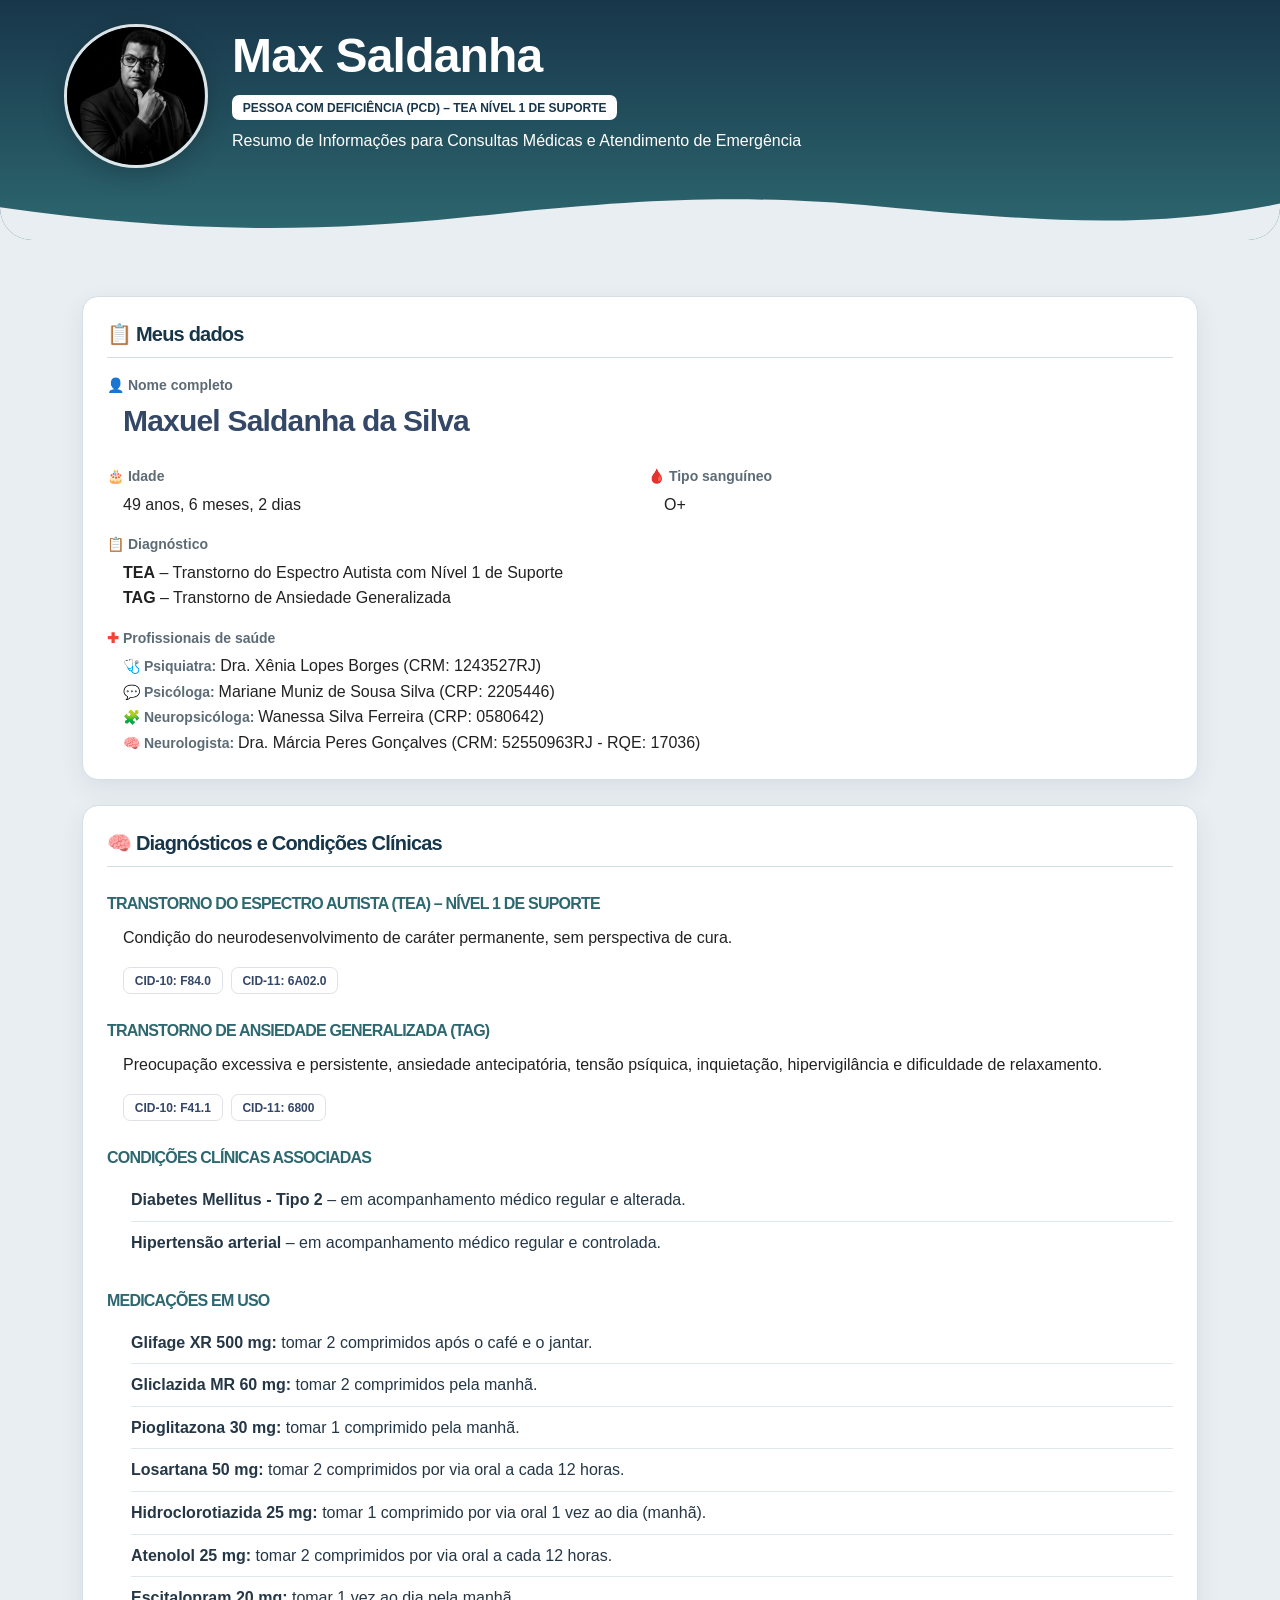
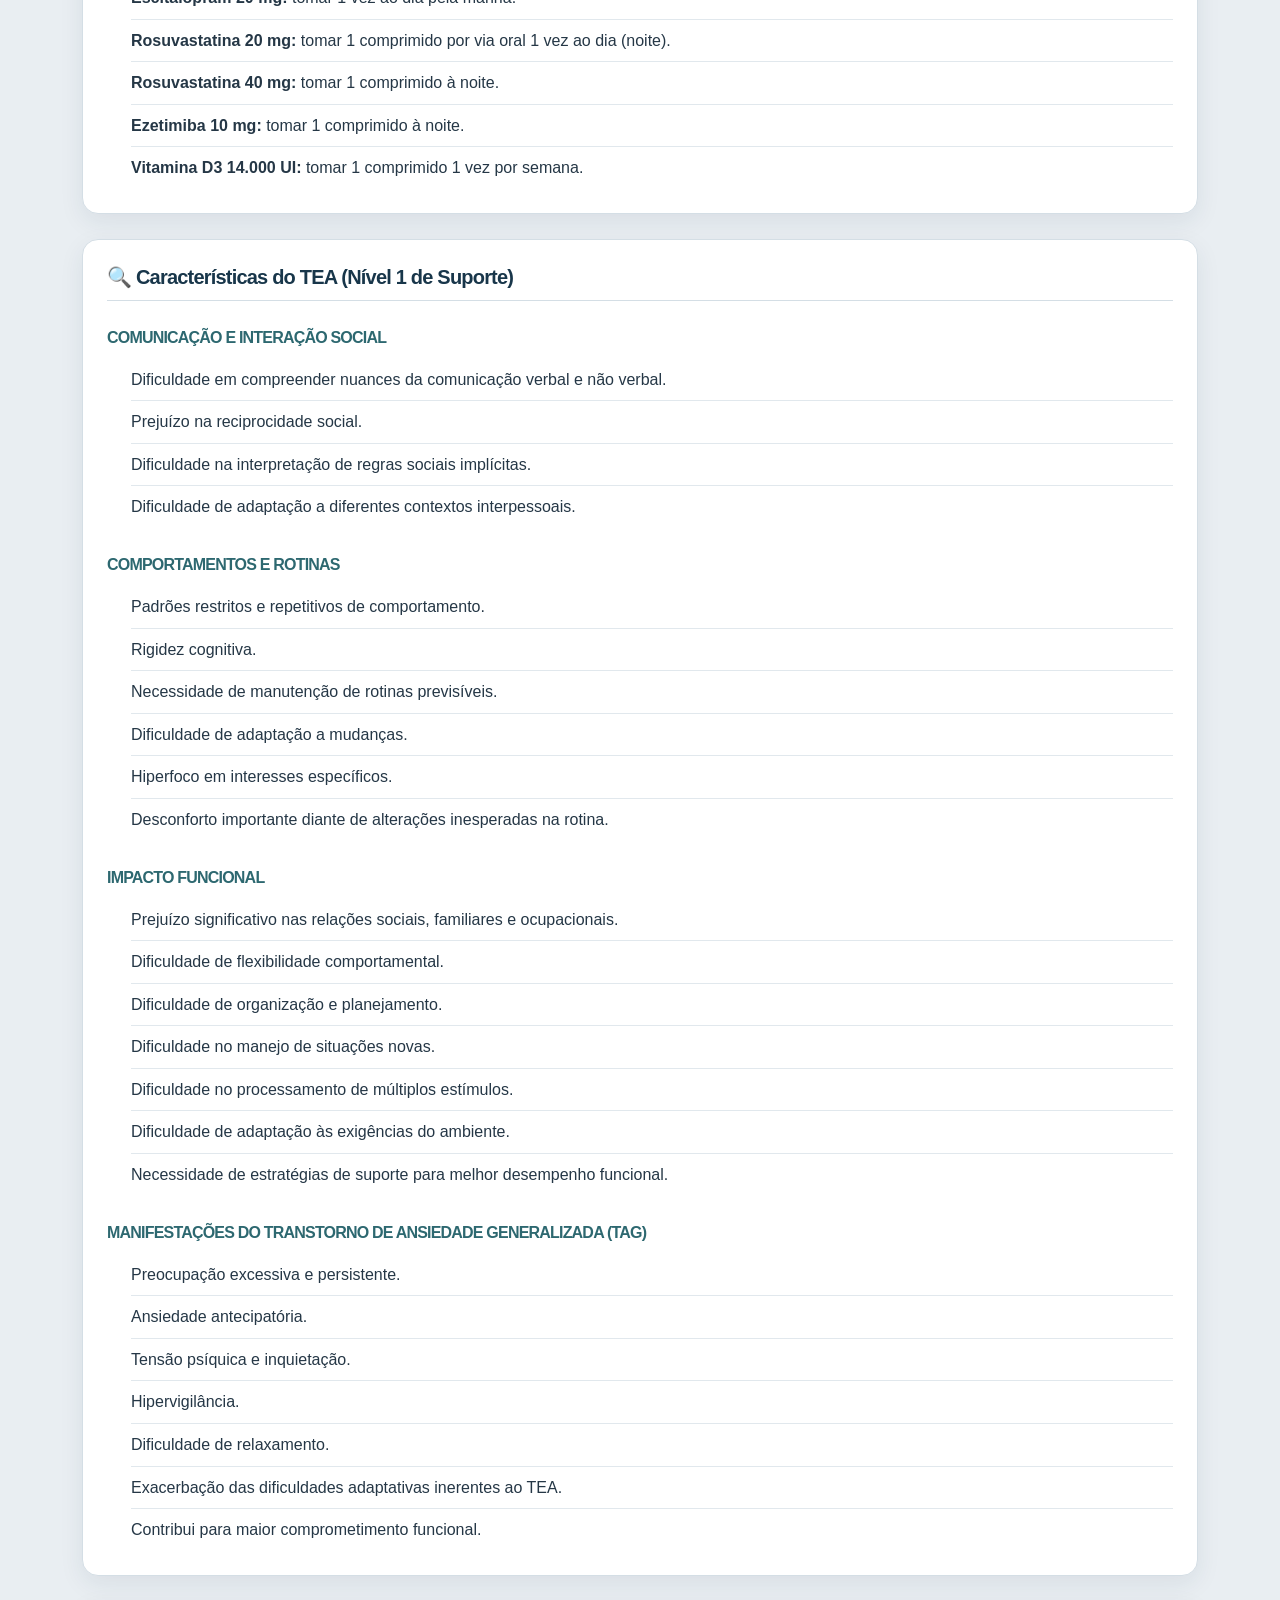
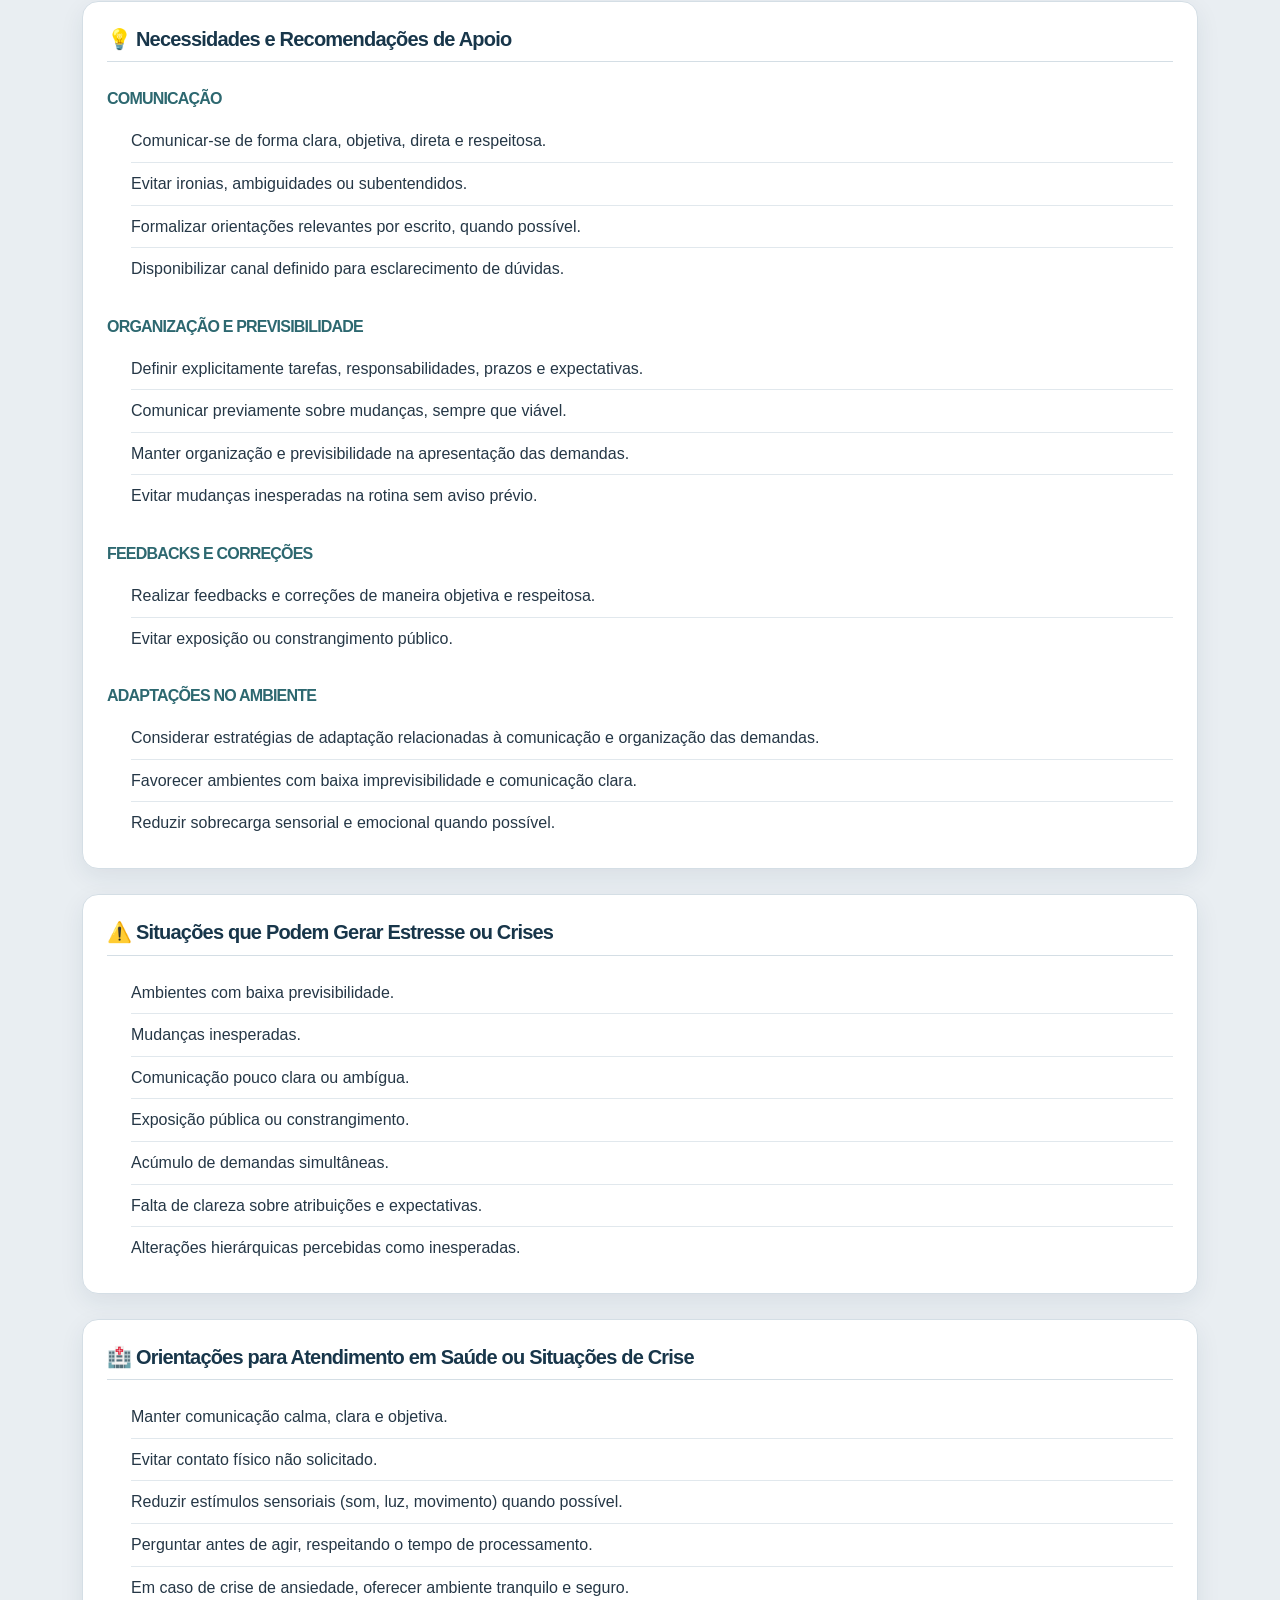
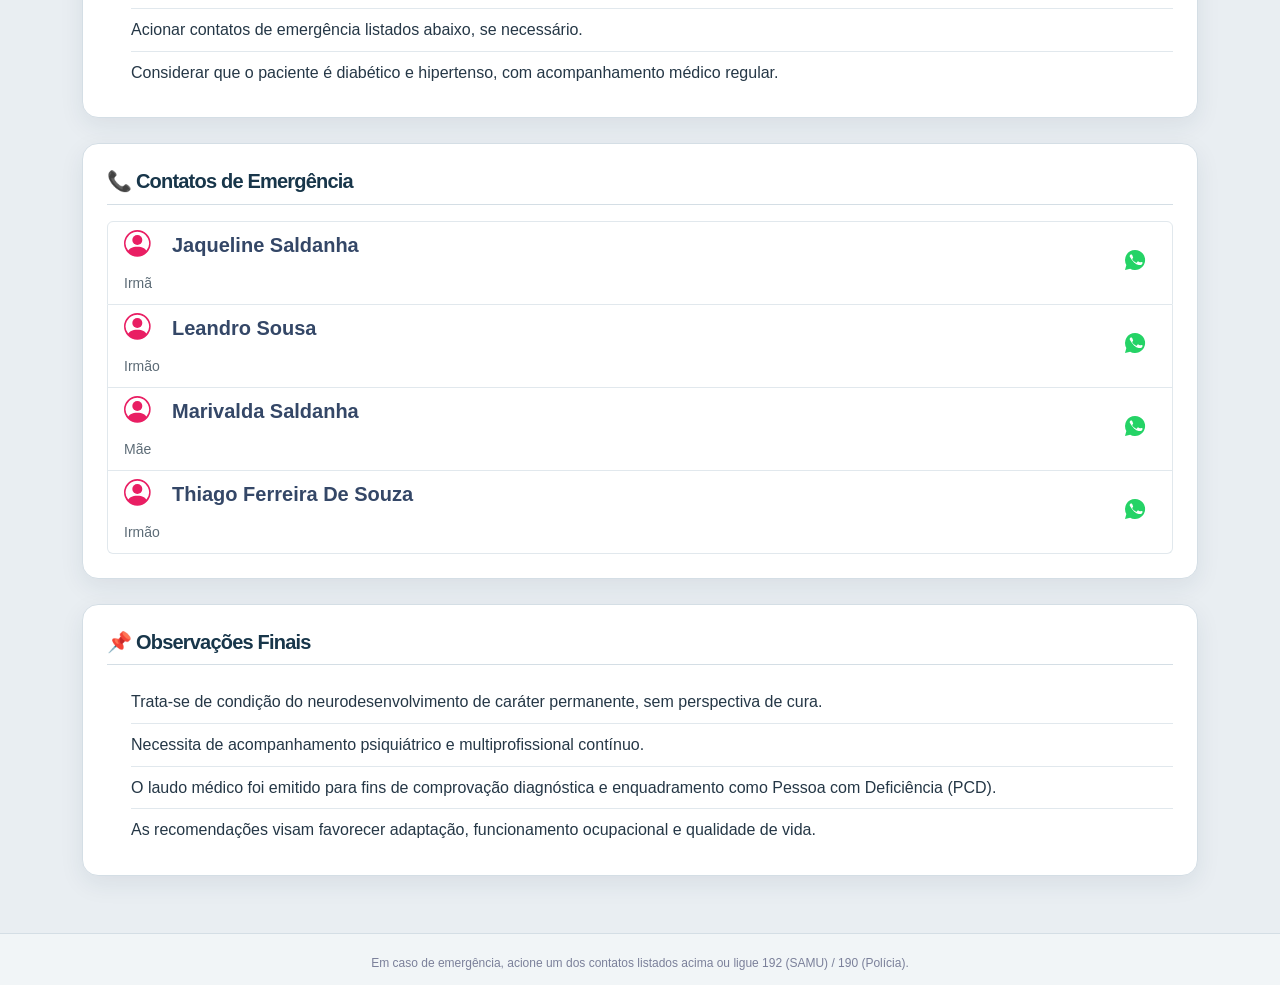
==== commit b57cb80f: "✨ feat: iimplementado popover no ícone do whatsapp." ====
--- a/index.html
+++ b/index.html
@@ -42919,6 +42919,96 @@
         border-color: #16865b;
       }
 
+      main.container .list-group-item .emergency-contact-whatsapp {
+        display: inline-flex;
+        align-items: center;
+        justify-content: center;
+        position: relative;
+        width: 40px;
+        height: 40px;
+        min-width: 40px;
+        min-height: 40px;
+        padding: 0;
+        flex: 0 0 40px;
+        border: 0;
+        border-radius: 50%;
+        background: transparent;
+      }
+
+      main.container .list-group-item .emergency-contact-whatsapp-popover {
+        position: absolute;
+        right: 0;
+        bottom: calc(100% + 10px);
+        z-index: 10;
+        width: max-content;
+        max-width: min(220px, calc(100vw - 2rem));
+        padding: 0.5rem 0.75rem;
+        border: 1px solid #d7e2e8;
+        border-radius: 0.5rem;
+        background: #ffffff;
+        box-shadow: 0 0.25rem 0.75rem rgba(25, 45, 60, 0.16);
+        color: var(--document-ink);
+        font-size: 0.875rem;
+        font-weight: 400;
+        line-height: 1.4;
+        opacity: 0;
+        pointer-events: none;
+        transform: translateY(4px);
+        transition:
+          opacity 0.15s ease,
+          transform 0.15s ease;
+        visibility: hidden;
+      }
+
+      main.container .list-group-item .emergency-contact-whatsapp-popover::after {
+        position: absolute;
+        right: 12px;
+        top: 100%;
+        border: 6px solid transparent;
+        border-top-color: #d7e2e8;
+        content: "";
+      }
+
+      main.container
+        .list-group-item
+        .emergency-contact-whatsapp:hover
+        .emergency-contact-whatsapp-popover,
+      main.container
+        .list-group-item
+        .emergency-contact-whatsapp:focus-visible
+        .emergency-contact-whatsapp-popover {
+        opacity: 1;
+        transform: translateY(0);
+        visibility: visible;
+      }
+
+      main.container
+        .list-group-item
+        .emergency-contact-whatsapp:hover
+        .emergency-contact-whatsapp-popover::after,
+      main.container
+        .list-group-item
+        .emergency-contact-whatsapp:focus-visible
+        .emergency-contact-whatsapp-popover::after {
+        border-top-color: #ffffff;
+      }
+
+      @media (max-width: 575.98px) {
+        main.container
+          .list-group-item
+          .emergency-contact-whatsapp-popover {
+          right: auto;
+          left: 0;
+        }
+
+        main.container
+          .list-group-item
+          .emergency-contact-whatsapp-popover::after {
+          right: auto;
+          left: 12px;
+        }
+      }
+
       .document-footer {
         font-size: 0.75rem;
       }
@@ -43390,6 +43480,9 @@
           <h2 class="h5 text-primary border-bottom pb-2 mb-3">
             📞 Contatos de Emergência
           </h2>
+          <span id="whatsapp-popover-description" class="visually-hidden"
+            >Clique para entrar em contato</span
+          >
           <ul class="list-group">
             <li
               class="list-group-item d-flex flex-column flex-sm-row align-items-sm-center justify-content-between gap-2"
@@ -43416,16 +43509,23 @@
                 <span class="text-muted small">Irmã</span>
               </div>
               <a
-                class="btn btn-outline-success btn-sm align-self-start align-self-sm-center"
+                class="btn btn-outline-success emergency-contact-whatsapp align-self-start align-self-sm-center"
                 href="https://wa.me/5521982106130"
                 target="_blank"
                 rel="noopener noreferrer"
+                aria-describedby="whatsapp-popover-description"
                 aria-label="Enviar mensagem pelo WhatsApp para Jaqueline Saldanha"
+                title="Clique para entrar em contato"
               >
+                <span
+                  class="emergency-contact-whatsapp-popover"
+                  aria-hidden="true"
+                  >Clique para entrar em contato</span
+                >
                 <svg
                   xmlns="http://www.w3.org/2000/svg"
-                  width="18"
-                  height="18"
+                  width="24"
+                  height="24"
                   viewBox="0 0 24 24"
                   aria-hidden="true"
                 >
@@ -43465,16 +43565,23 @@
                 <span class="text-muted small">Irmão</span>
               </div>
               <a
-                class="btn btn-outline-success btn-sm align-self-start align-self-sm-center"
+                class="btn btn-outline-success emergency-contact-whatsapp align-self-start align-self-sm-center"
                 href="https://wa.me/5521979799820"
                 target="_blank"
                 rel="noopener noreferrer"
+                aria-describedby="whatsapp-popover-description"
                 aria-label="Enviar mensagem pelo WhatsApp para Leandro Sousa"
+                title="Clique para entrar em contato"
               >
+                <span
+                  class="emergency-contact-whatsapp-popover"
+                  aria-hidden="true"
+                  >Clique para entrar em contato</span
+                >
                 <svg
                   xmlns="http://www.w3.org/2000/svg"
-                  width="18"
-                  height="18"
+                  width="24"
+                  height="24"
                   viewBox="0 0 24 24"
                   aria-hidden="true"
                 >
@@ -43514,16 +43621,23 @@
                 <span class="text-muted small">Mãe</span>
               </div>
               <a
-                class="btn btn-outline-success btn-sm align-self-start align-self-sm-center"
+                class="btn btn-outline-success emergency-contact-whatsapp align-self-start align-self-sm-center"
                 href="https://wa.me/5521985323281"
                 target="_blank"
                 rel="noopener noreferrer"
+                aria-describedby="whatsapp-popover-description"
                 aria-label="Enviar mensagem pelo WhatsApp para Marivalda Saldanha"
+                title="Clique para entrar em contato"
               >
+                <span
+                  class="emergency-contact-whatsapp-popover"
+                  aria-hidden="true"
+                  >Clique para entrar em contato</span
+                >
                 <svg
                   xmlns="http://www.w3.org/2000/svg"
-                  width="18"
-                  height="18"
+                  width="24"
+                  height="24"
                   viewBox="0 0 24 24"
                   aria-hidden="true"
                 >
@@ -43563,16 +43677,23 @@
                 <span class="text-muted small">Irmão</span>
               </div>
               <a
-                class="btn btn-outline-success btn-sm align-self-start align-self-sm-center"
+                class="btn btn-outline-success emergency-contact-whatsapp align-self-start align-self-sm-center"
                 href="https://wa.me/5521983468223"
                 target="_blank"
                 rel="noopener noreferrer"
+                aria-describedby="whatsapp-popover-description"
                 aria-label="Enviar mensagem pelo WhatsApp para Thiago Ferreira De Souza"
+                title="Clique para entrar em contato"
               >
+                <span
+                  class="emergency-contact-whatsapp-popover"
+                  aria-hidden="true"
+                  >Clique para entrar em contato</span
+                >
                 <svg
                   xmlns="http://www.w3.org/2000/svg"
-                  width="18"
-                  height="18"
+                  width="24"
+                  height="24"
                   viewBox="0 0 24 24"
                   aria-hidden="true"
                 >
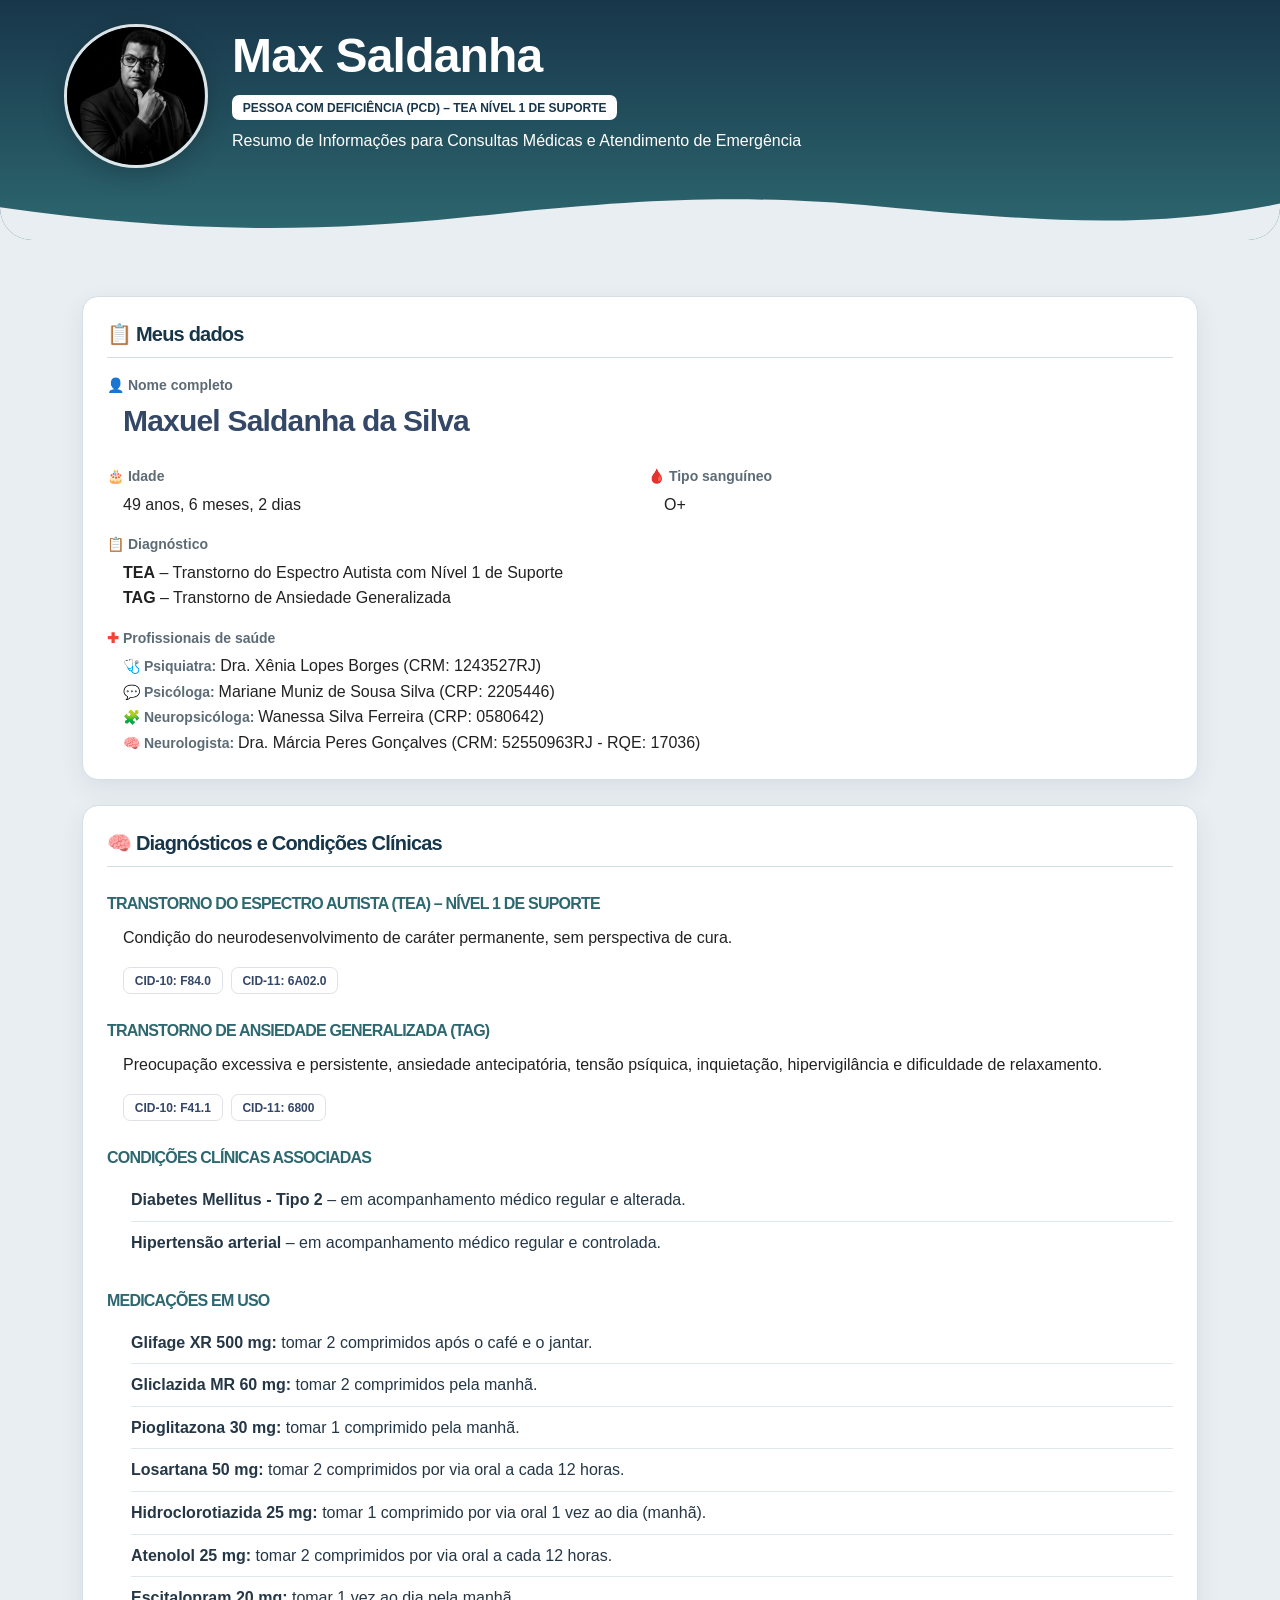
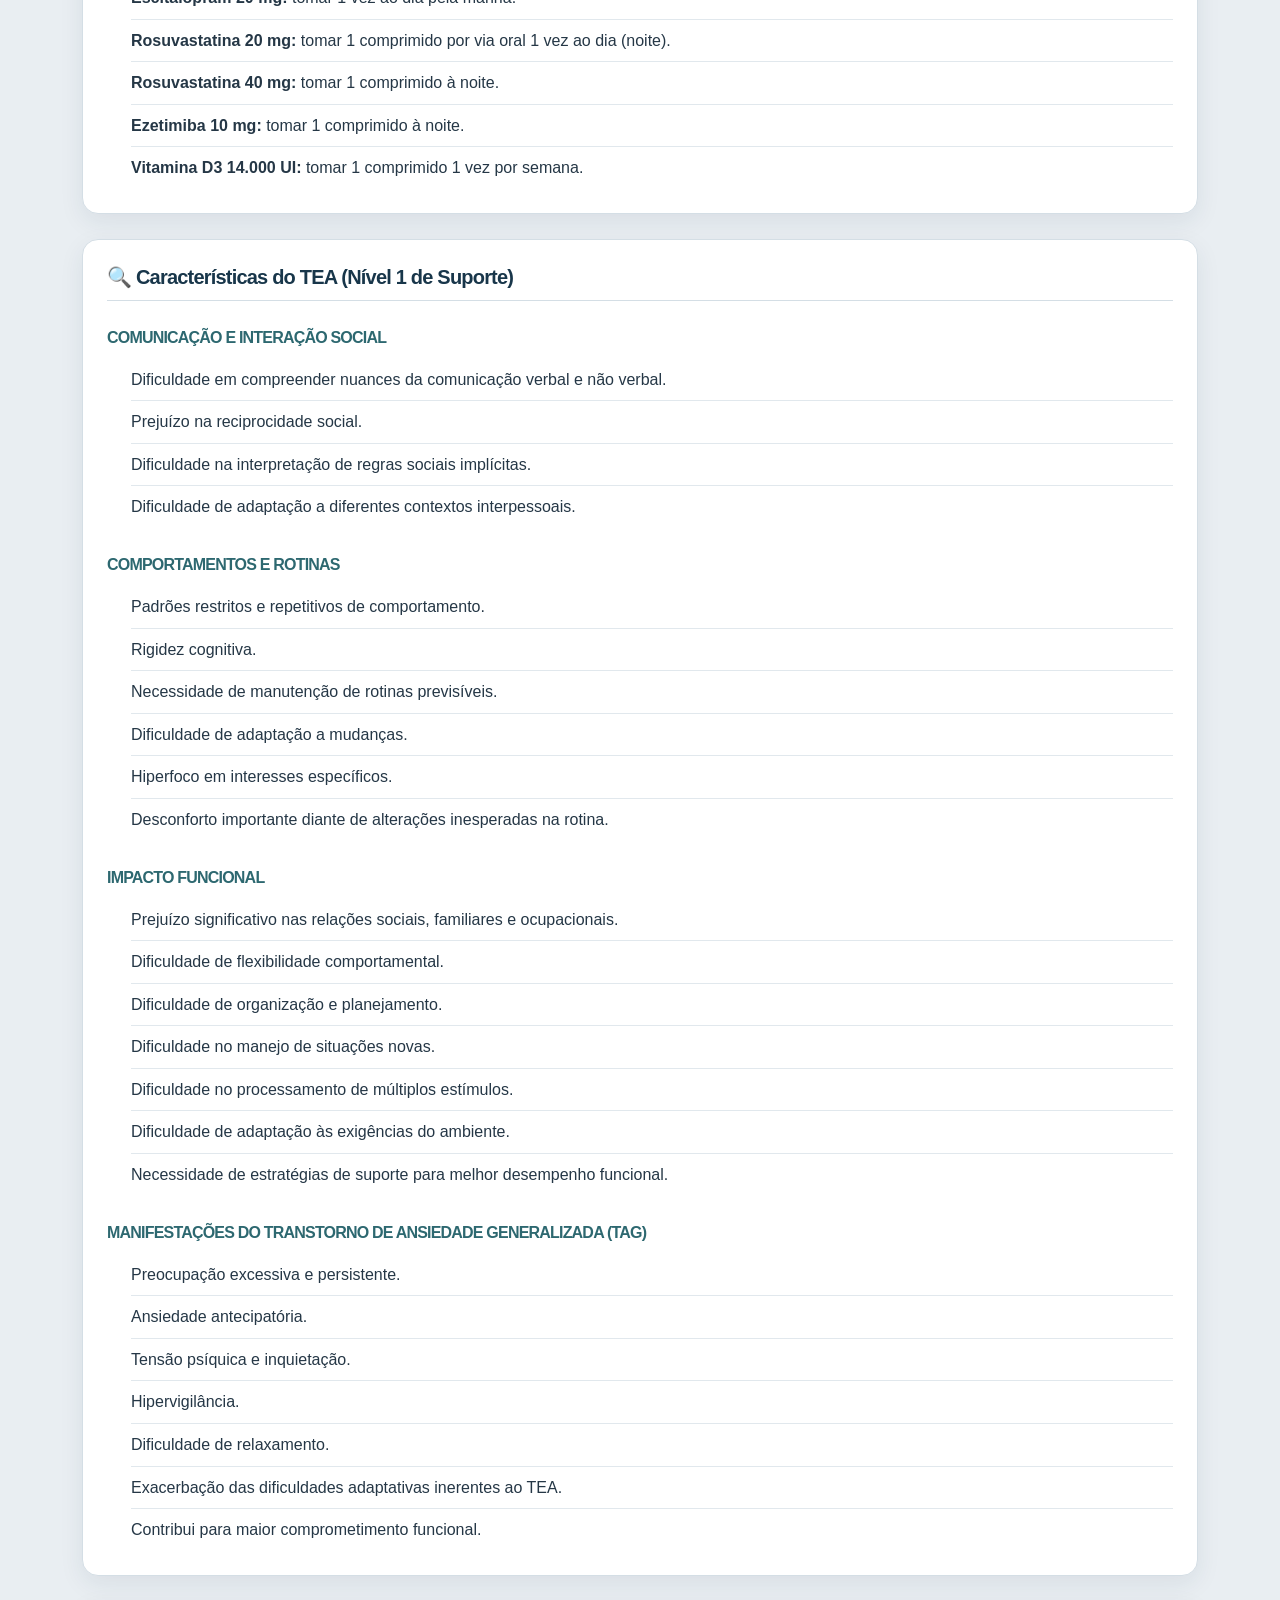
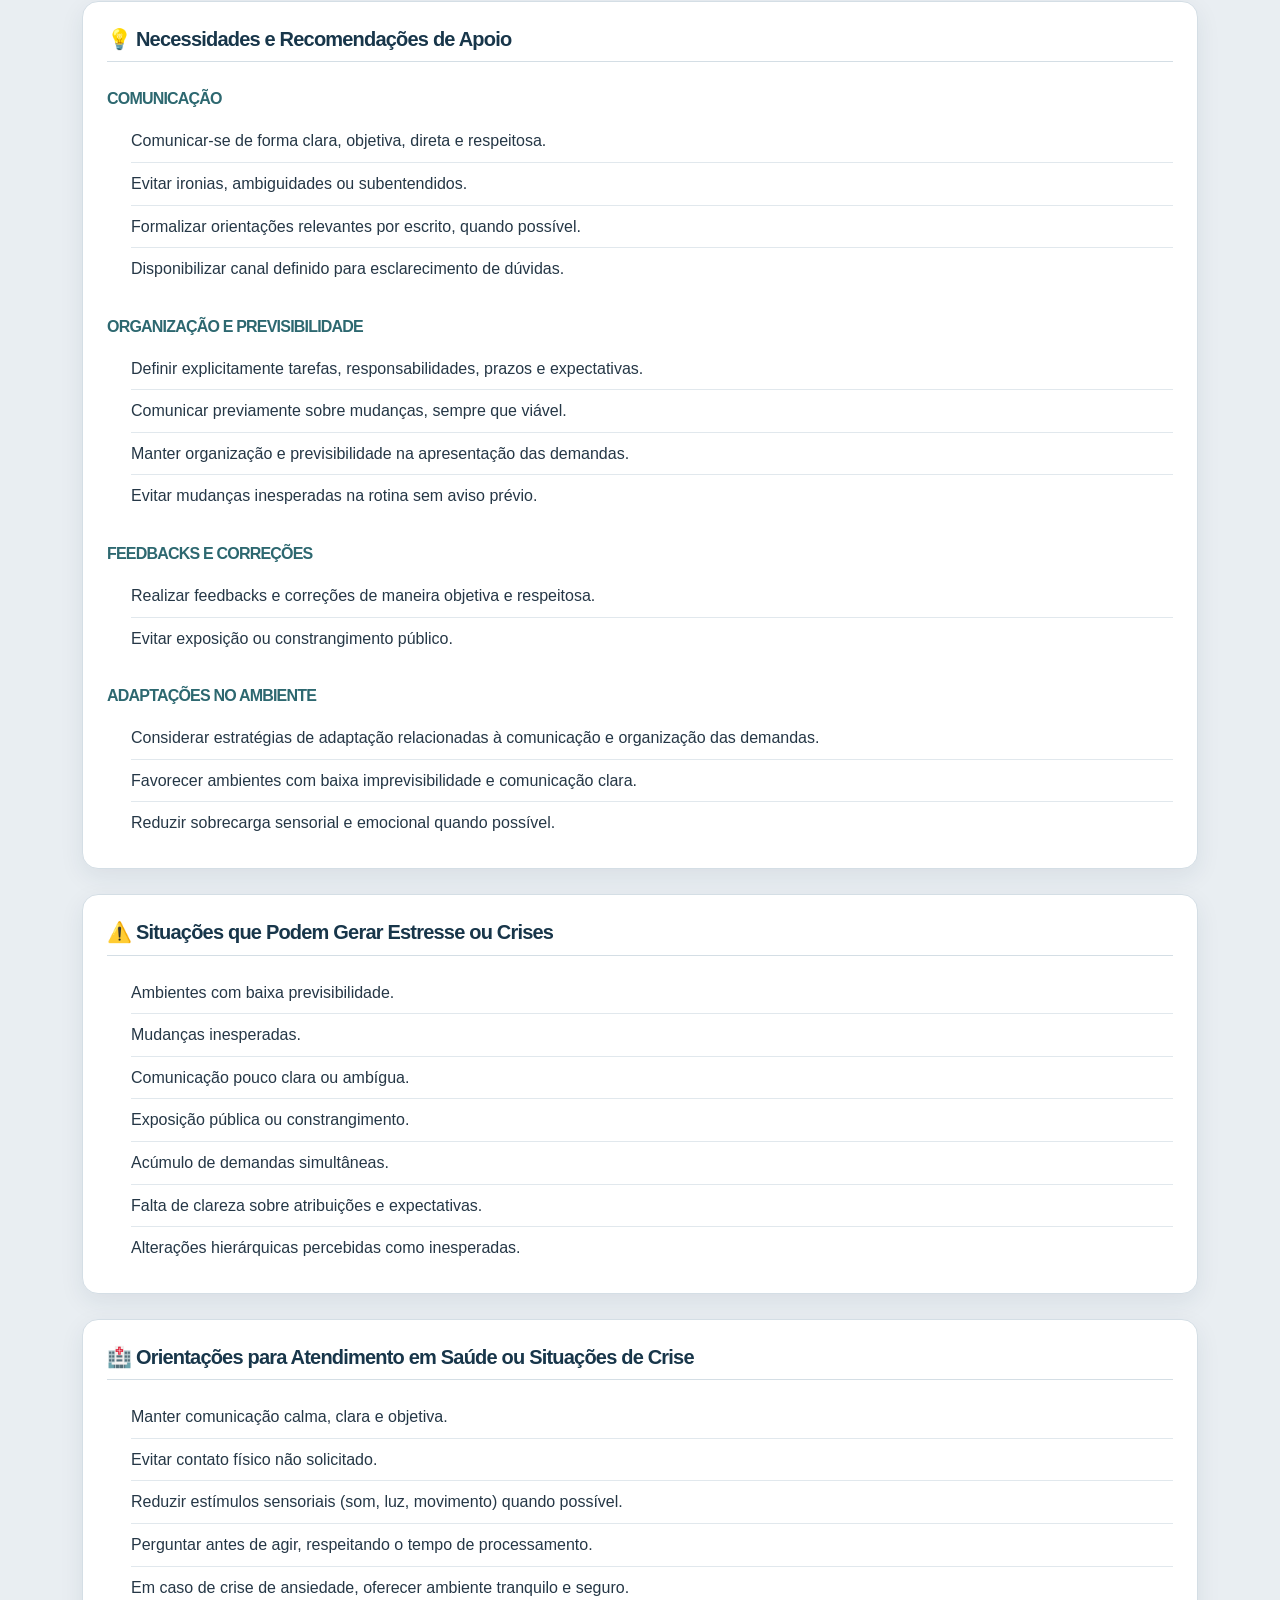
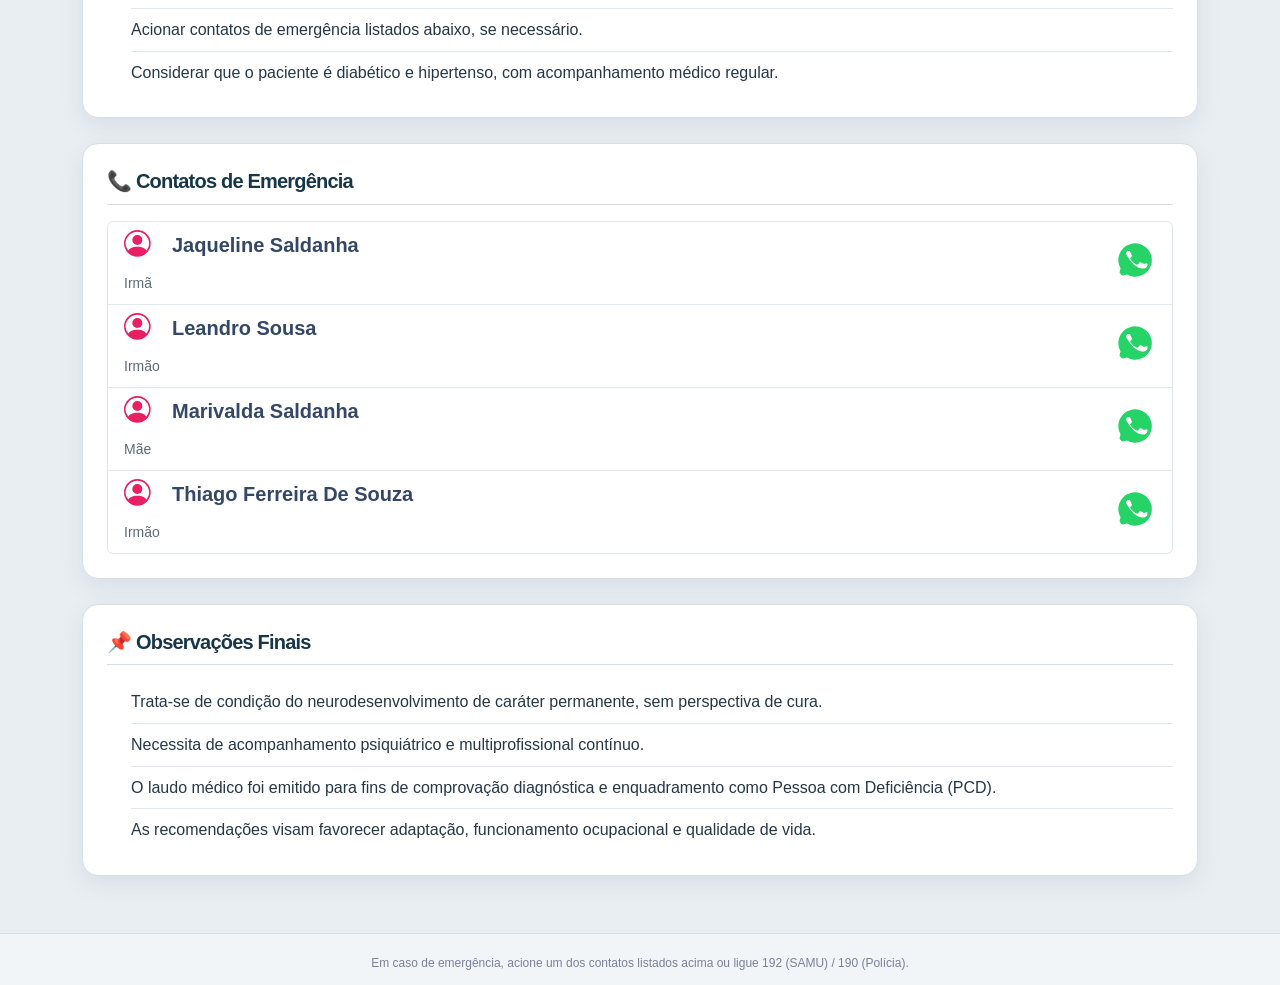
==== commit cc5a4a4e: ":lipstick: Alterado o tamanho do ícone" ====
--- a/index.html
+++ b/index.html
@@ -43524,8 +43524,8 @@
                 >
                 <svg
                   xmlns="http://www.w3.org/2000/svg"
-                  width="24"
-                  height="24"
+                  width="40"
+                  height="40"
                   viewBox="0 0 24 24"
                   aria-hidden="true"
                 >
@@ -43580,8 +43580,8 @@
                 >
                 <svg
                   xmlns="http://www.w3.org/2000/svg"
-                  width="24"
-                  height="24"
+                  width="40"
+                  height="40"
                   viewBox="0 0 24 24"
                   aria-hidden="true"
                 >
@@ -43636,8 +43636,8 @@
                 >
                 <svg
                   xmlns="http://www.w3.org/2000/svg"
-                  width="24"
-                  height="24"
+                  width="40"
+                  height="40"
                   viewBox="0 0 24 24"
                   aria-hidden="true"
                 >
@@ -43692,8 +43692,8 @@
                 >
                 <svg
                   xmlns="http://www.w3.org/2000/svg"
-                  width="24"
-                  height="24"
+                  width="40"
+                  height="40"
                   viewBox="0 0 24 24"
                   aria-hidden="true"
                 >
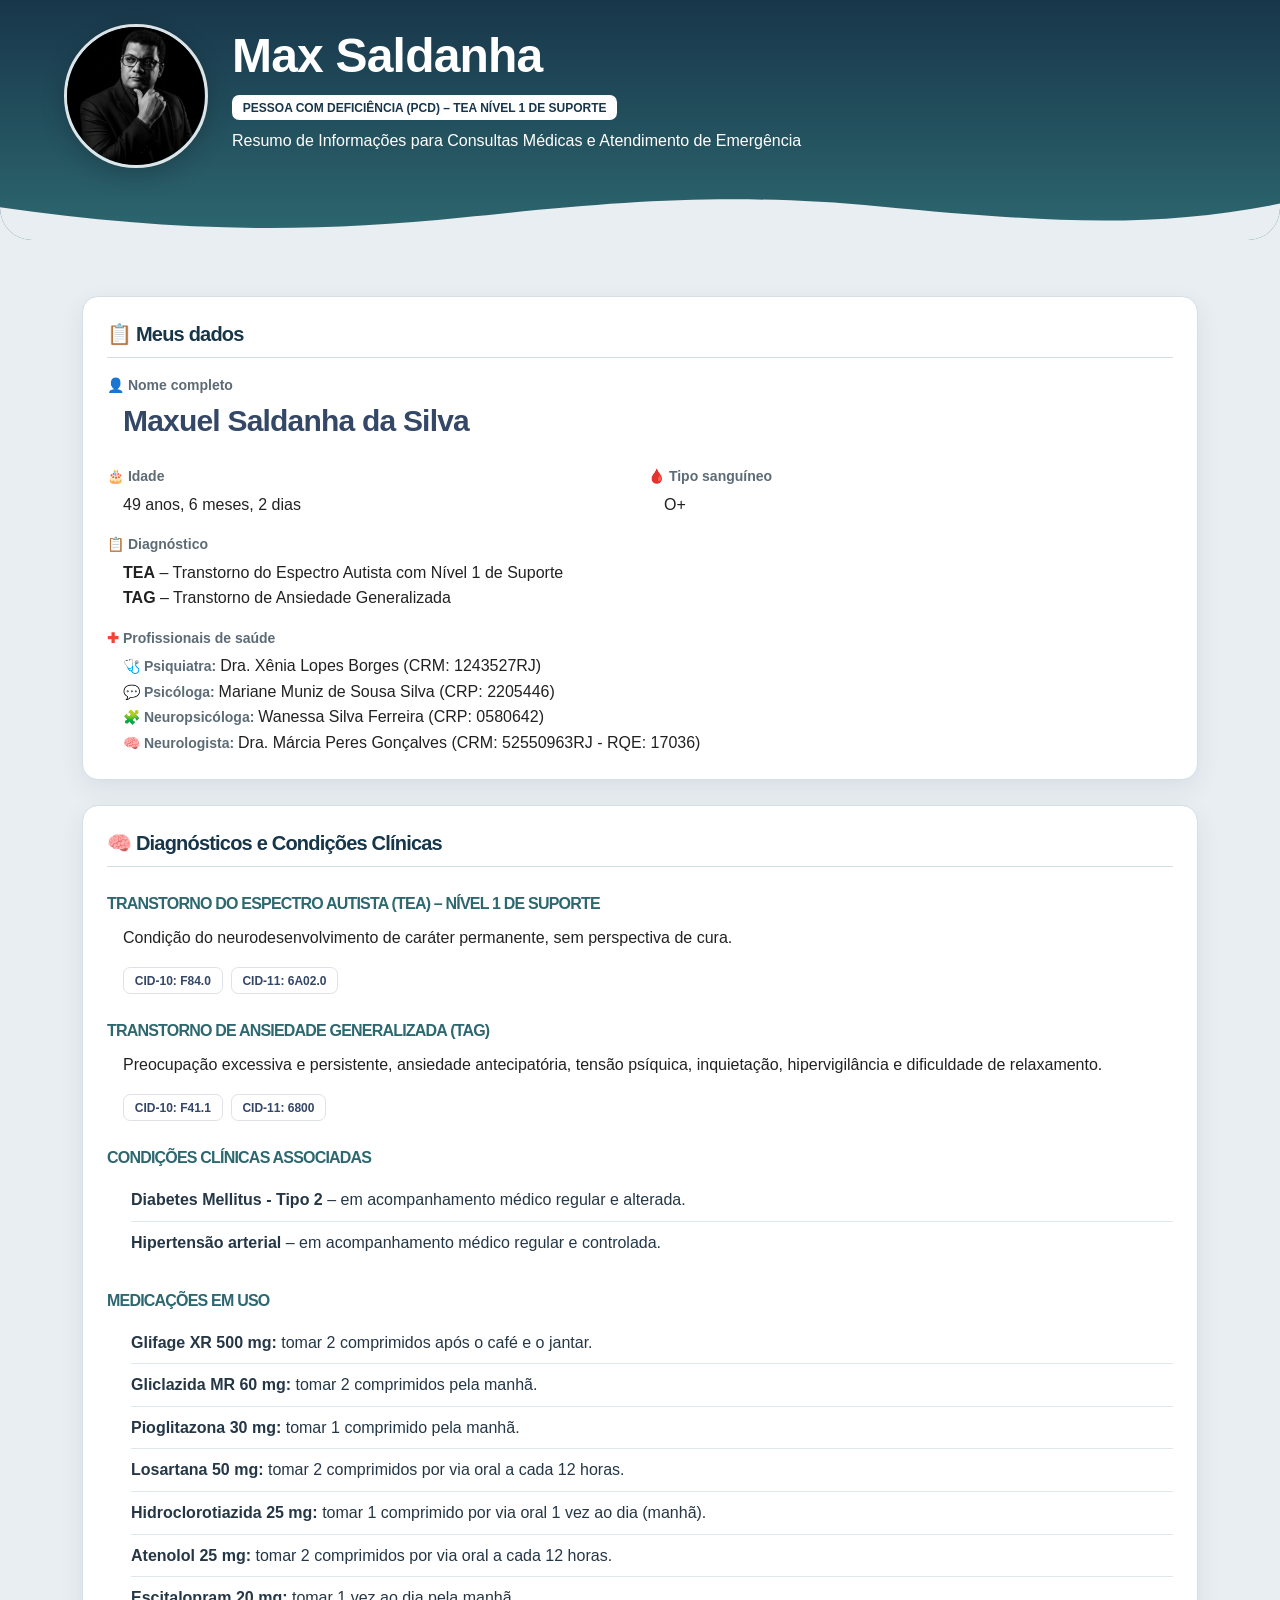
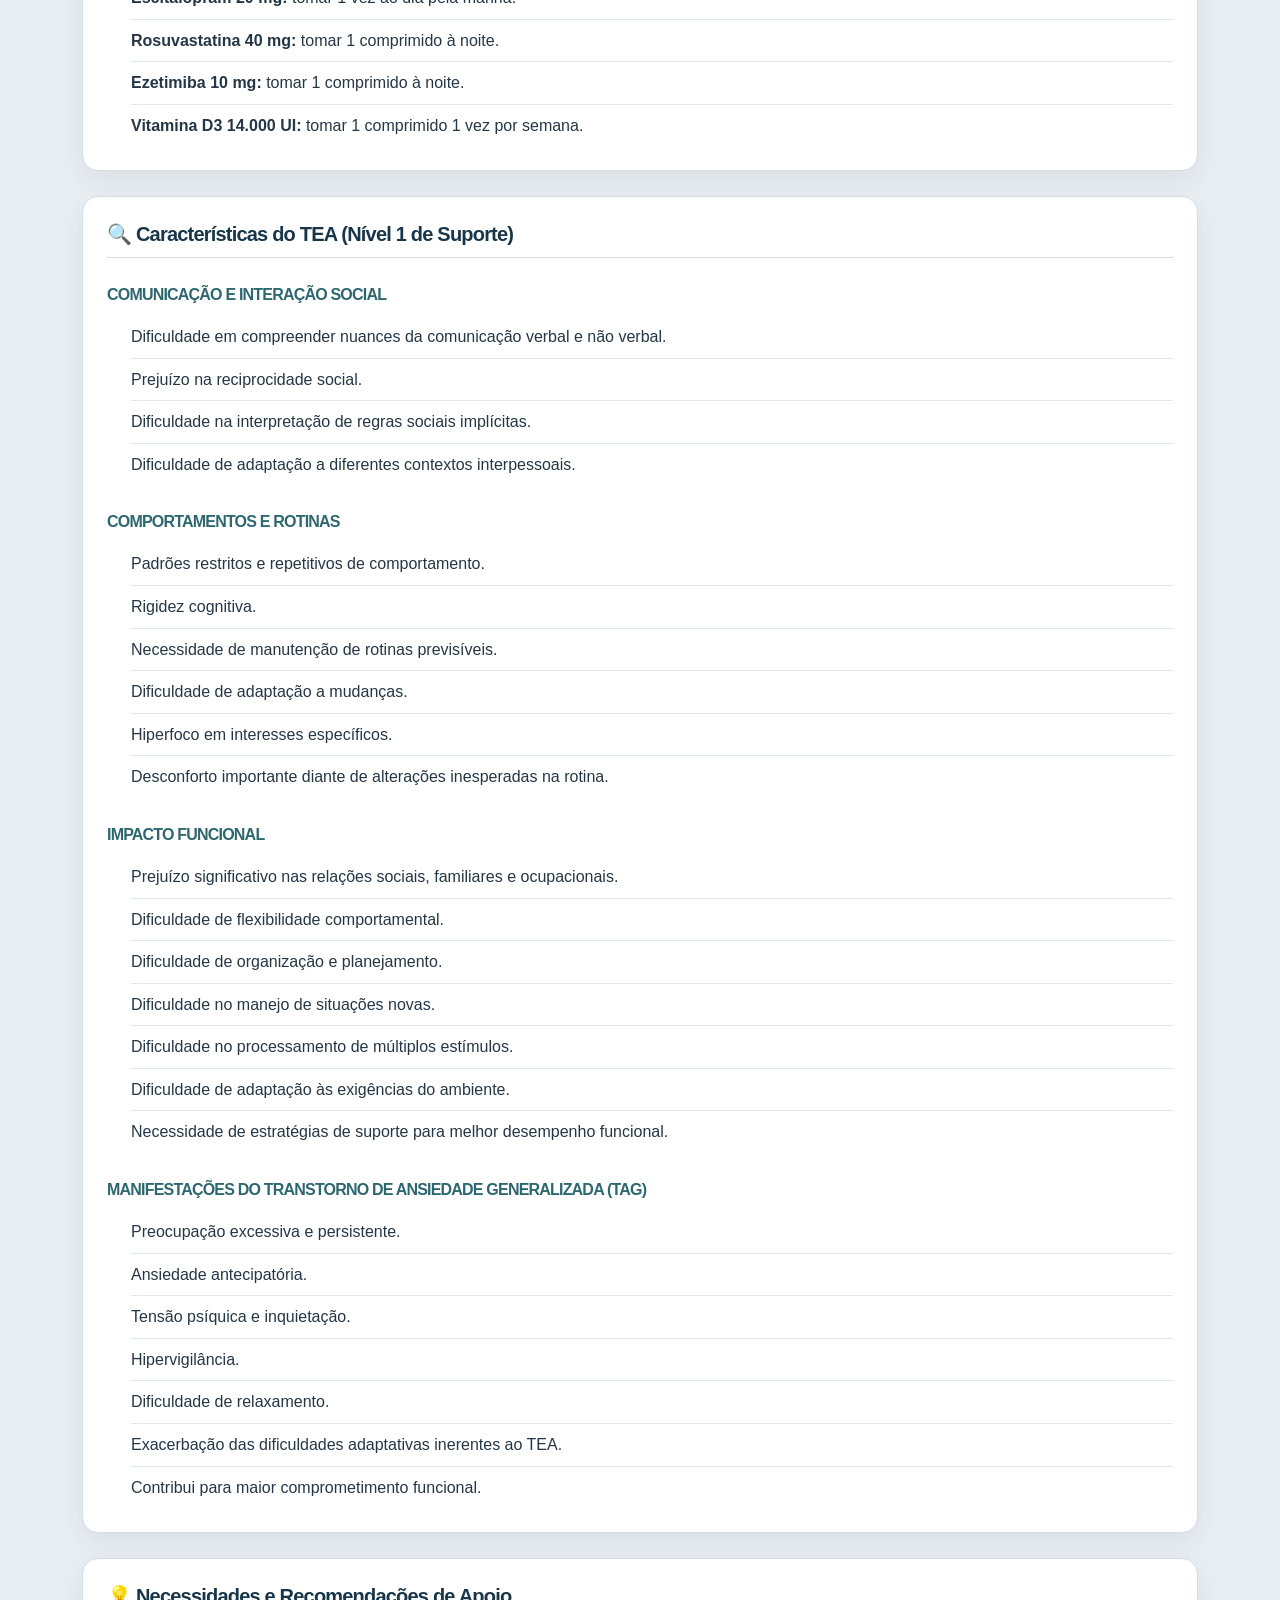
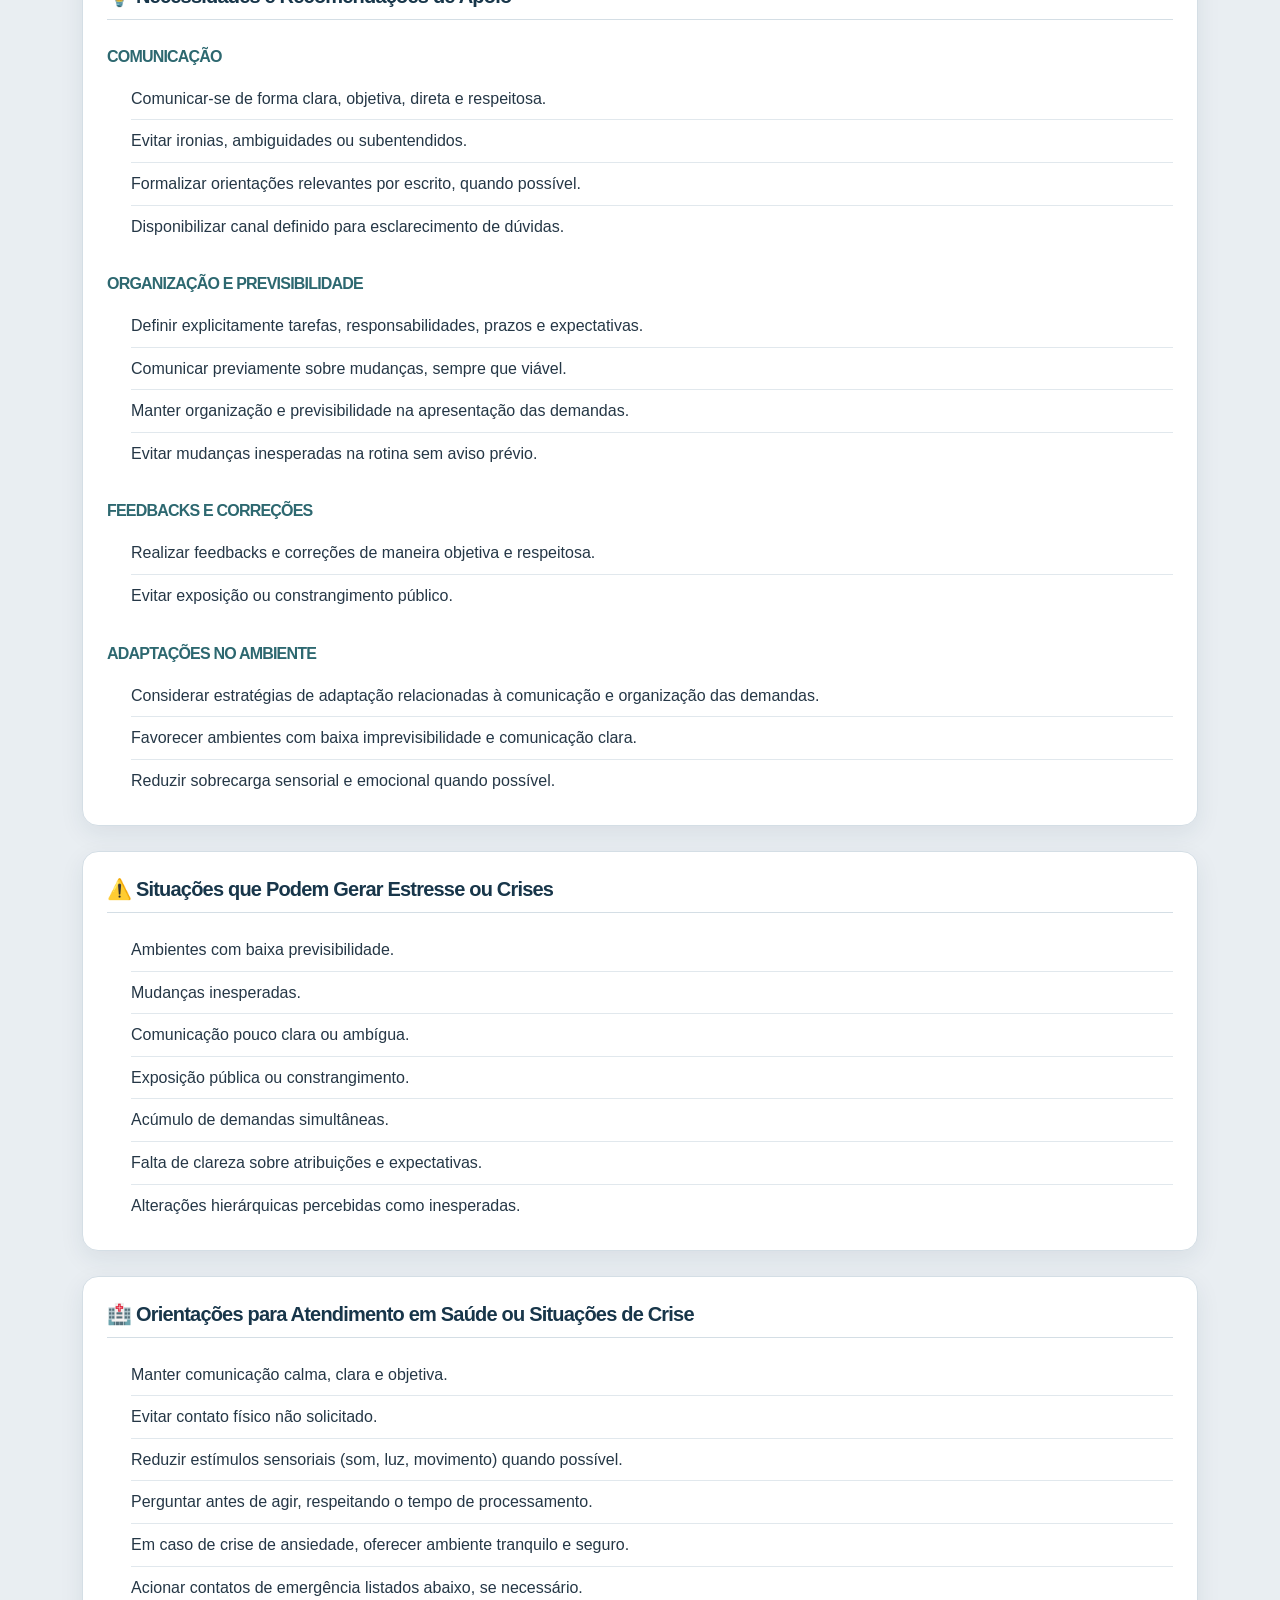
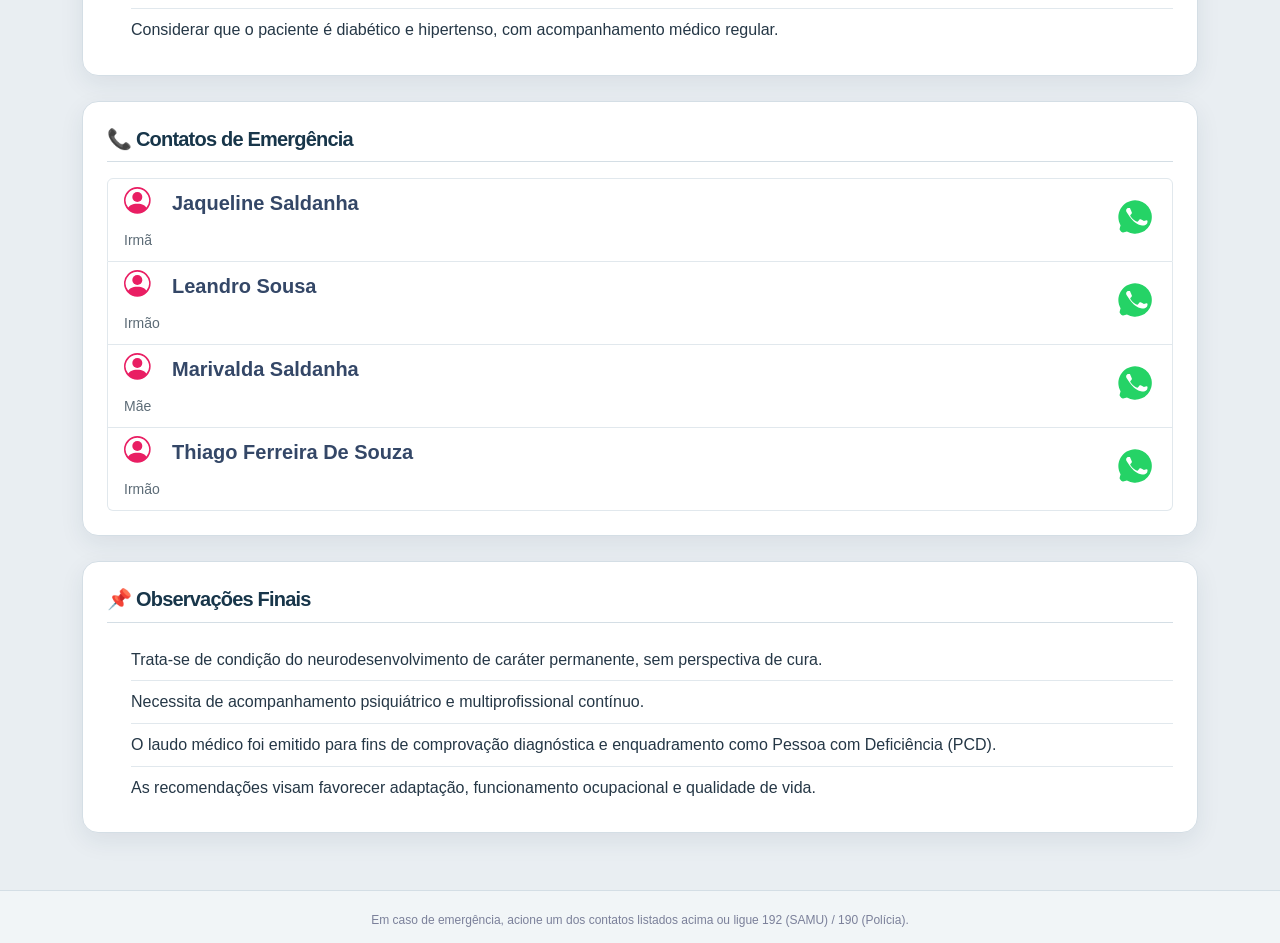
==== commit 72f471fc: "♻ feat: Retirado medicação duplicada" ====
--- a/index.html
+++ b/index.html
@@ -43227,10 +43227,6 @@
               <li class="list-group-item px-0">
                 <strong>Escitalopram 20 mg:</strong> tomar 1 vez ao dia pela
                 manhã.
-              </li>
-              <li class="list-group-item px-0">
-                <strong>Rosuvastatina 20 mg:</strong> tomar 1 comprimido
-                por via oral 1 vez ao dia (noite).
               </li>
               <li class="list-group-item px-0">
                 <strong>Rosuvastatina 40 mg:</strong> tomar 1 comprimido à
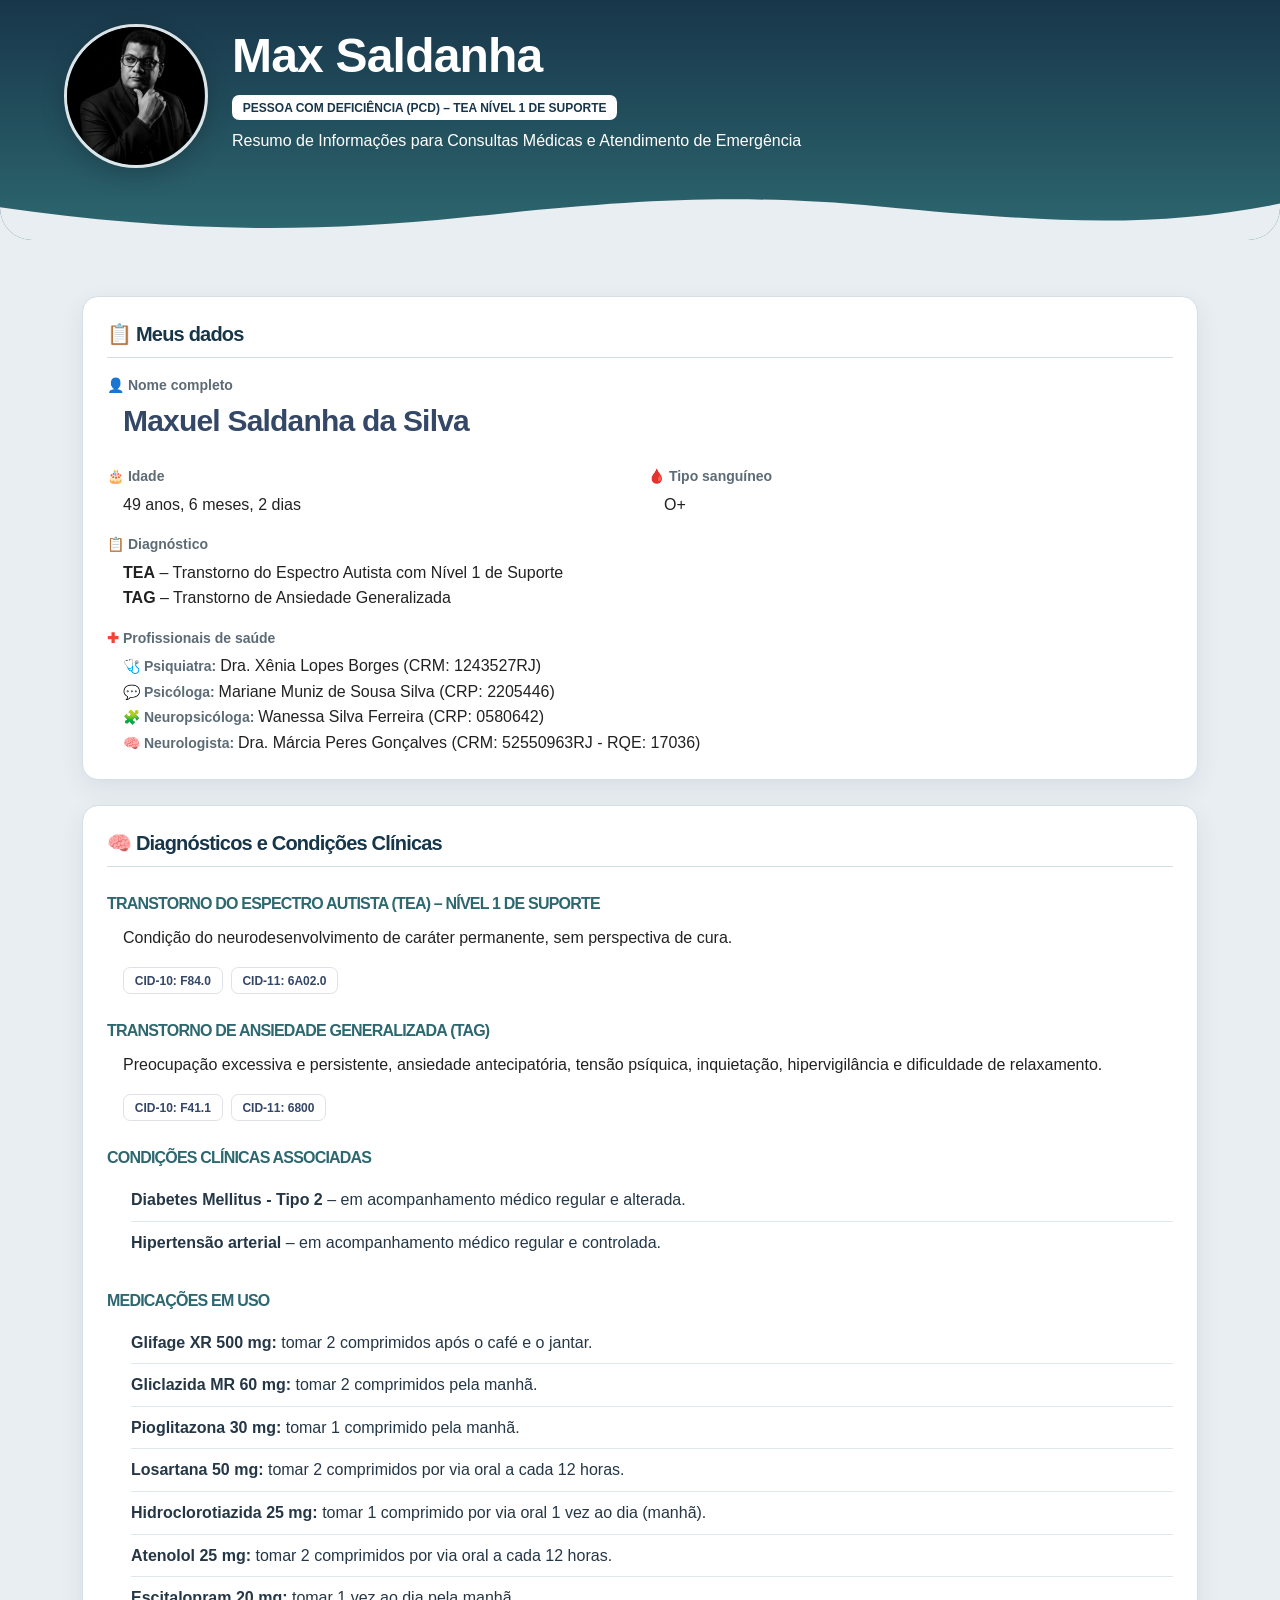
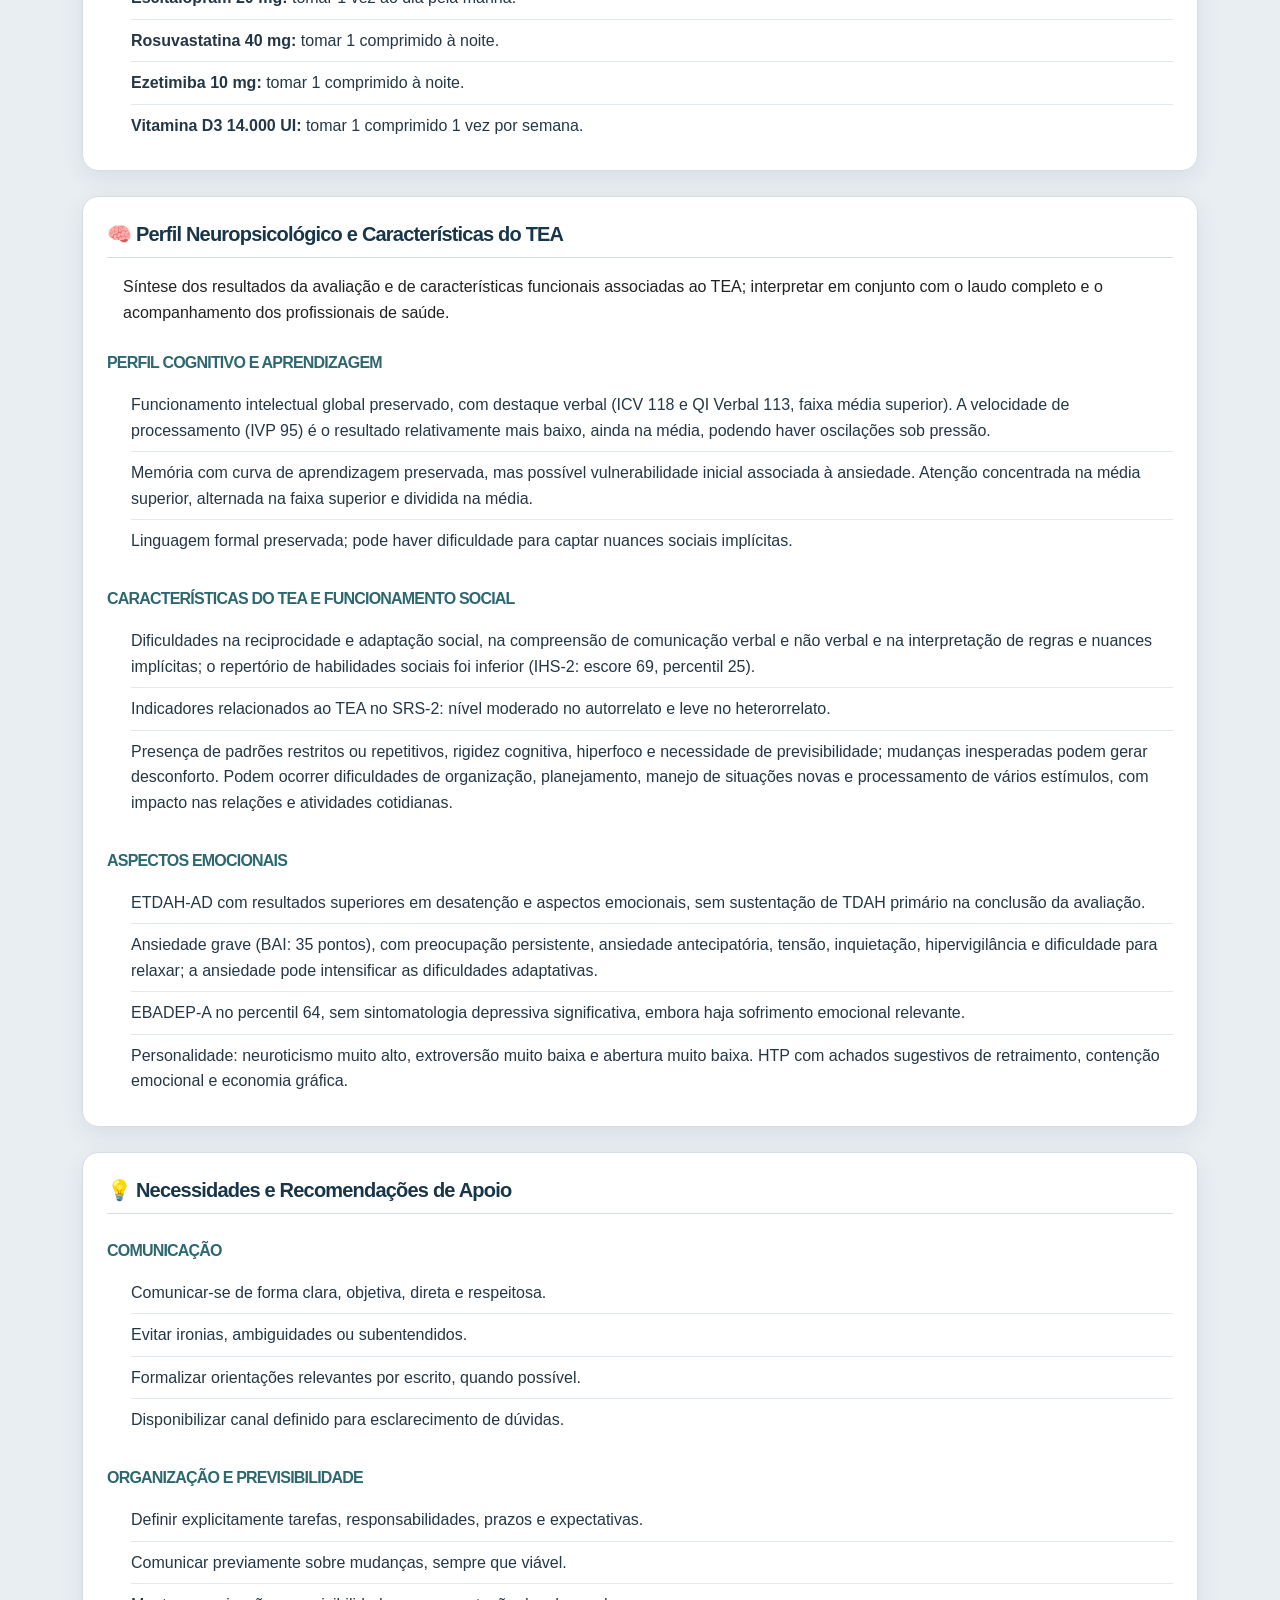
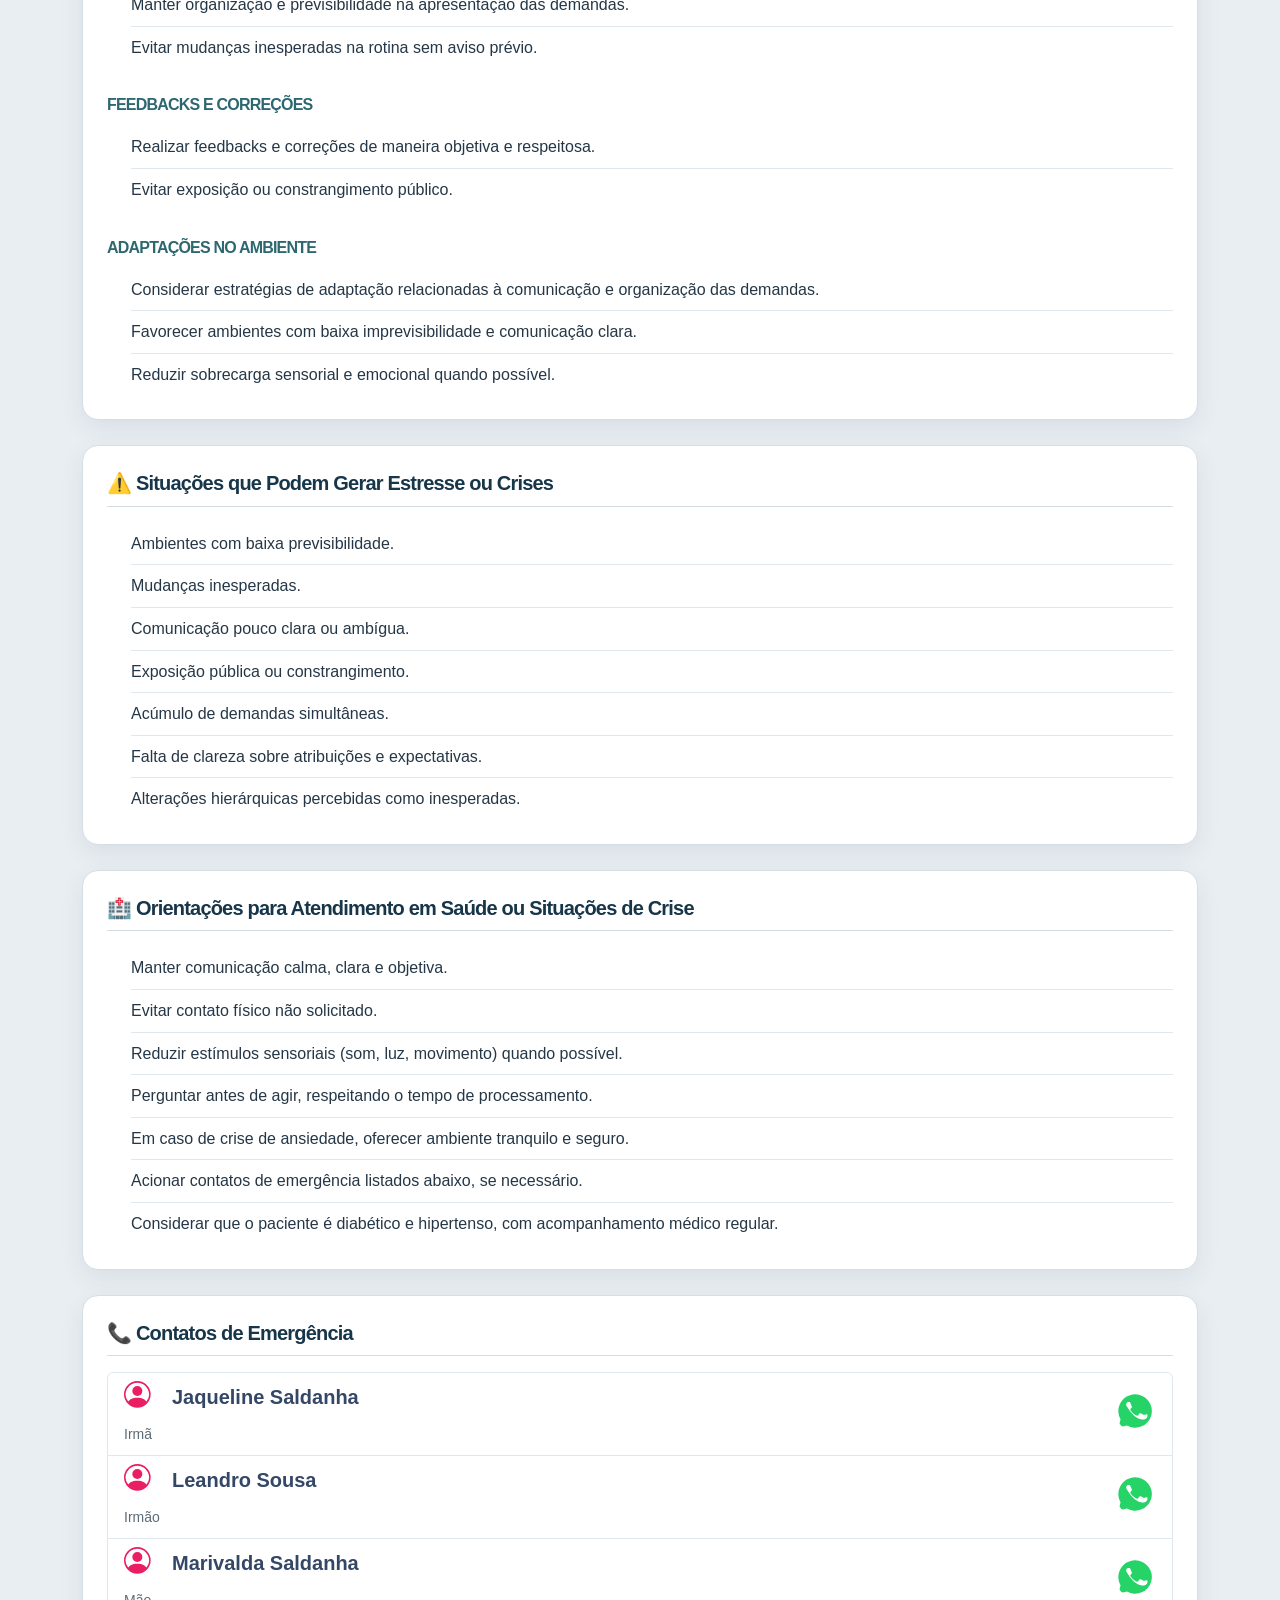
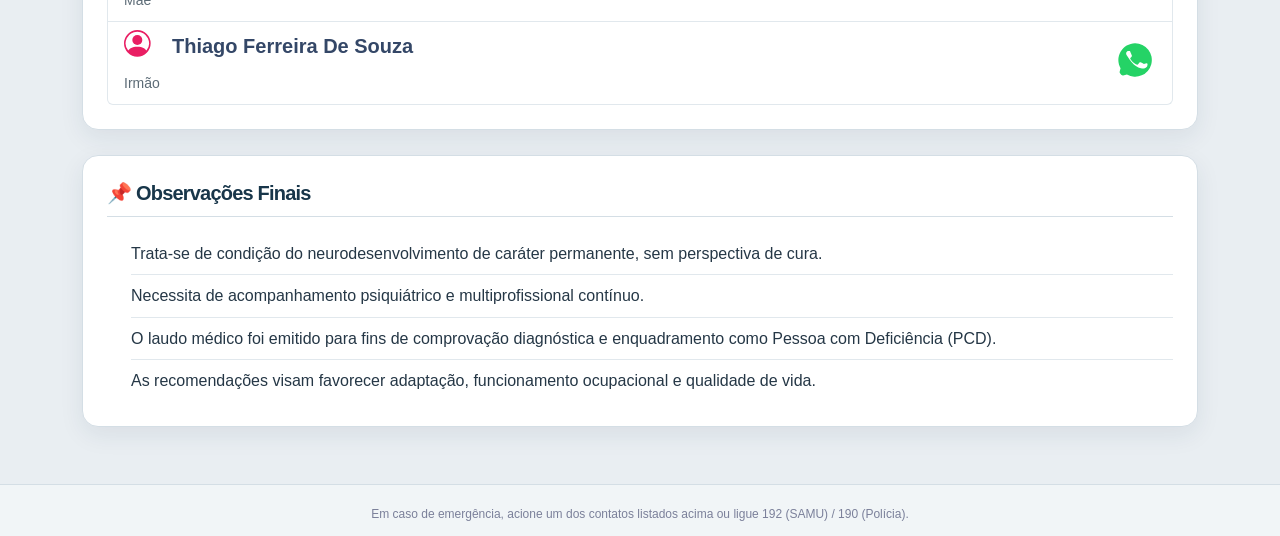
==== commit bd4a8d40: "✨ feat: acrescido informações provenientes da avaliação neuropsicologica." ====
--- a/index.html
+++ b/index.html
@@ -4,43037 +4,7 @@
     <meta charset="UTF-8" />
     <meta name="viewport" content="width=device-width, initial-scale=1.0" />
     <title>Resumo – Max Saldanha</title>
-    <style>
-      /* You can add global styles to this file, and also import other style files */
-
-      html,
-      body {
-        height: 100%;
-      }
-      body {
-        margin: 0;
-        font-family: Roboto, "Helvetica Neue", sans-serif;
-      }
-
-      * {
-        -webkit-user-select: none;
-        -moz-user-select: none;
-        -ms-user-select: none;
-        user-select: none;
-        -webkit-touch-callout: none;
-        -webkit-tap-highlight-color: transparent;
-      }
-      /*!
-
- =========================================================
- * Material Dashboard PRO Angular CLI - V2.7.0
- =========================================================
-
- * Product Page: https://www.creative-tim.com/product/material-dashboard-pro-angular2
- * Copyright 2017 Creative Tim (https://www.creative-tim.com)
- * License Creative Tim (https://www.creative-tim.com/license)
-
- =========================================================
-
- */
-      /**
- * Applies styles for users in high contrast mode. Note that this only applies
- * to Microsoft browsers. Chrome can be included by checking for the `html[hc]`
- * attribute, however Chrome handles high contrast differently.
- */
-      /* Theme for the ripple elements.*/
-      /** The mixins below are shared between md-menu and md-select */
-      /**
- * This mixin adds the correct panel transform styles based
- * on the direction that the menu panel opens.
- */
-      /* stylelint-disable material/no-prefixes */
-      /* stylelint-enable */
-      /**
- * This mixin contains shared option styles between the select and
- * autocomplete components.
- */
-      .noUi-target,
-      .noUi-target * {
-        -webkit-touch-callout: none;
-        -ms-touch-action: none;
-        user-select: none;
-        box-sizing: border-box;
-      }
-
-      .noUi-base {
-        width: 100%;
-        height: 100%;
-        position: relative;
-      }
-
-      .noUi-origin {
-        position: absolute;
-        right: 0;
-        top: 0;
-        left: 0;
-        bottom: 0;
-      }
-
-      .noUi-handle {
-        position: relative;
-        z-index: 1;
-        box-sizing: border-box;
-      }
-
-      .noUi-stacking .noUi-handle {
-        z-index: 10;
-      }
-
-      .noUi-state-tap .noUi-origin {
-        transition:
-          left 0.3s,
-          top 0.3s;
-      }
-
-      .noUi-state-drag * {
-        cursor: inherit !important;
-      }
-
-      .noUi-horizontal {
-        height: 10px;
-      }
-
-      .noUi-handle {
-        box-sizing: border-box;
-        width: 14px;
-        height: 14px;
-        border-color: #9c27b0;
-        left: -10px;
-        top: -6px;
-        cursor: pointer;
-        border-radius: 100%;
-        transition: all 0.2s ease-out;
-        border: 1px solid;
-        background: #ffffff;
-        box-shadow:
-          0 2px 2px 0 rgba(0, 0, 0, 0.14),
-          0 3px 1px -2px rgba(0, 0, 0, 0.2),
-          0 1px 5px 0 rgba(0, 0, 0, 0.12);
-      }
-
-      .noUi-vertical .noUi-handle {
-        margin-left: 5px;
-        cursor: ns-resize;
-      }
-
-      .noUi-horizontal.noUi-extended {
-        padding: 0 15px;
-      }
-
-      .noUi-horizontal.noUi-extended .noUi-origin {
-        right: -15px;
-      }
-
-      .noUi-background {
-        height: 2px;
-        margin: 20px 0;
-      }
-
-      .noUi-origin {
-        margin: 0;
-        border-radius: 0;
-        height: 2px;
-        background: #c8c8c8;
-      }
-      .noUi-origin[style^="left: 0"] .noUi-handle {
-        background-color: #fff;
-        border: 2px solid #c8c8c8;
-      }
-      .noUi-origin[style^="left: 0"] .noUi-handle.noUi-active {
-        border-width: 1px;
-      }
-
-      .noUi-target {
-        border-radius: 3px;
-      }
-
-      .noUi-horizontal {
-        height: 2px;
-        margin: 15px 0;
-      }
-
-      .noUi-vertical {
-        height: 100%;
-        width: 2px;
-        margin: 0 15px;
-        display: inline-block;
-      }
-
-      .noUi-handle.noUi-active {
-        transform: scale3d(1.5, 1.5, 1);
-      }
-
-      [disabled] .noUi-connect {
-        background: #b8b8b8;
-      }
-
-      .noUi-connect {
-        position: absolute;
-        right: 0;
-        top: 0;
-        left: 0;
-        bottom: 0;
-      }
-
-      .noUi-state-tap .noUi-connect,
-      .noUi-state-tap .noUi-origin {
-        -webkit-transition:
-          top 0.3s,
-          right 0.3s,
-          bottom 0.3s,
-          left 0.3s;
-        transition:
-          top 0.3s,
-          right 0.3s,
-          bottom 0.3s,
-          left 0.3s;
-      }
-
-      .noUi-connect {
-        background: #3fb8af;
-        box-shadow: inset 0 0 3px rgba(51, 51, 51, 0.45);
-        -webkit-transition: background 450ms;
-        transition: background 450ms;
-      }
-
-      [disabled].noUi-slider {
-        opacity: 0.5;
-      }
-
-      [disabled] .noUi-handle {
-        cursor: not-allowed;
-      }
-
-      .slider {
-        background: #c8c8c8;
-      }
-
-      .slider.noUi-connect {
-        background-color: #9c27b0;
-      }
-      .slider .noUi-handle {
-        border-color: #9c27b0;
-      }
-      .slider.slider-info .noUi-connect,
-      .slider.slider-info.noUi-connect {
-        background-color: #00bcd4;
-      }
-      .slider.slider-info .noUi-handle {
-        border-color: #00bcd4;
-      }
-      .slider.slider-success .noUi-connect,
-      .slider.slider-success.noUi-connect {
-        background-color: #4caf50;
-      }
-      .slider.slider-success .noUi-handle {
-        border-color: #4caf50;
-      }
-      .slider.slider-warning .noUi-connect,
-      .slider.slider-warning.noUi-connect {
-        background-color: #ff9800;
-      }
-      .slider.slider-warning .noUi-handle {
-        border-color: #ff9800;
-      }
-      .slider.slider-danger .noUi-connect,
-      .slider.slider-danger.noUi-connect {
-        background-color: #f44336;
-      }
-      .slider.slider-danger .noUi-handle {
-        border-color: #f44336;
-      }
-
-      .noUi-target {
-        position: relative;
-        direction: ltr;
-      }
-
-      .noUi-tooltip {
-        display: block;
-        position: absolute;
-        border-radius: 3px;
-        color: #000;
-        padding: 0px;
-        text-align: center;
-      }
-
-      .noUi-horizontal .noUi-tooltip {
-        -webkit-transform: translate(-50%, 0);
-        transform: translate(-50%, 0);
-        left: 50%;
-        bottom: 120%;
-      }
-
-      .noUi-vertical .noUi-tooltip {
-        -webkit-transform: translate(0, -50%);
-        transform: translate(0, -50%);
-        top: 50%;
-        right: 120%;
-      }
-
-      /*
- Animate.css - http://daneden.me/animate
- Licensed under the MIT license - http://opensource.org/licenses/MIT
- 
- Copyright (c) 2015 Daniel Eden
- */
-      .animated {
-        -webkit-animation-duration: 1s;
-        animation-duration: 1s;
-        -webkit-animation-fill-mode: both;
-        animation-fill-mode: both;
-      }
-
-      .animated.infinite {
-        -webkit-animation-iteration-count: infinite;
-        animation-iteration-count: infinite;
-      }
-
-      .animated.hinge {
-        -webkit-animation-duration: 2s;
-        animation-duration: 2s;
-      }
-
-      .animated.bounceIn,
-      .animated.bounceOut {
-        -webkit-animation-duration: 0.75s;
-        animation-duration: 0.75s;
-      }
-
-      .animated.flipOutX,
-      .animated.flipOutY {
-        -webkit-animation-duration: 0.75s;
-        animation-duration: 0.75s;
-      }
-
-      @-webkit-keyframes shake {
-        from,
-        to {
-          -webkit-transform: translate3d(0, 0, 0);
-          transform: translate3d(0, 0, 0);
-        }
-        10%,
-        30%,
-        50%,
-        70%,
-        90% {
-          -webkit-transform: translate3d(-10px, 0, 0);
-          transform: translate3d(-10px, 0, 0);
-        }
-        20%,
-        40%,
-        60%,
-        80% {
-          -webkit-transform: translate3d(10px, 0, 0);
-          transform: translate3d(10px, 0, 0);
-        }
-      }
-      @keyframes shake {
-        from,
-        to {
-          -webkit-transform: translate3d(0, 0, 0);
-          transform: translate3d(0, 0, 0);
-        }
-        10%,
-        30%,
-        50%,
-        70%,
-        90% {
-          -webkit-transform: translate3d(-10px, 0, 0);
-          transform: translate3d(-10px, 0, 0);
-        }
-        20%,
-        40%,
-        60%,
-        80% {
-          -webkit-transform: translate3d(10px, 0, 0);
-          transform: translate3d(10px, 0, 0);
-        }
-      }
-      .shake {
-        -webkit-animation-name: shake;
-        animation-name: shake;
-      }
-
-      @-webkit-keyframes fadeInDown {
-        from {
-          opacity: 0;
-          -webkit-transform: translate3d(0, -100%, 0);
-          transform: translate3d(0, -100%, 0);
-        }
-        to {
-          opacity: 1;
-          -webkit-transform: none;
-          transform: none;
-        }
-      }
-      @keyframes fadeInDown {
-        from {
-          opacity: 0;
-          -webkit-transform: translate3d(0, -100%, 0);
-          transform: translate3d(0, -100%, 0);
-        }
-        to {
-          opacity: 1;
-          -webkit-transform: none;
-          transform: none;
-        }
-      }
-      .fadeInDown {
-        -webkit-animation-name: fadeInDown;
-        animation-name: fadeInDown;
-      }
-
-      @-webkit-keyframes fadeOut {
-        from {
-          opacity: 1;
-        }
-        to {
-          opacity: 0;
-        }
-      }
-      @keyframes fadeOut {
-        from {
-          opacity: 1;
-        }
-        to {
-          opacity: 0;
-        }
-      }
-      .fadeOut {
-        -webkit-animation-name: fadeOut;
-        animation-name: fadeOut;
-      }
-
-      @-webkit-keyframes fadeOutDown {
-        from {
-          opacity: 1;
-        }
-        to {
-          opacity: 0;
-          -webkit-transform: translate3d(0, 100%, 0);
-          transform: translate3d(0, 100%, 0);
-        }
-      }
-      @keyframes fadeOutDown {
-        from {
-          opacity: 1;
-        }
-        to {
-          opacity: 0;
-          -webkit-transform: translate3d(0, 100%, 0);
-          transform: translate3d(0, 100%, 0);
-        }
-      }
-      .fadeOutDown {
-        -webkit-animation-name: fadeOutDown;
-        animation-name: fadeOutDown;
-      }
-
-      @-webkit-keyframes fadeOutUp {
-        from {
-          opacity: 1;
-        }
-        to {
-          opacity: 0;
-          -webkit-transform: translate3d(0, -100%, 0);
-          transform: translate3d(0, -100%, 0);
-        }
-      }
-      @keyframes fadeOutUp {
-        from {
-          opacity: 1;
-        }
-        to {
-          opacity: 0;
-          -webkit-transform: translate3d(0, -100%, 0);
-          transform: translate3d(0, -100%, 0);
-        }
-      }
-      .fadeOutUp {
-        -webkit-animation-name: fadeOutUp;
-        animation-name: fadeOutUp;
-      }
-
-      @-webkit-keyframes animate-success-tip {
-        0%,
-        54% {
-          width: 0;
-          left: 1px;
-          top: 19px;
-        }
-        70% {
-          width: 50px;
-          left: -8px;
-          top: 37px;
-        }
-        84% {
-          width: 17px;
-          left: 21px;
-          top: 48px;
-        }
-        100% {
-          width: 25px;
-          left: 14px;
-          top: 45px;
-        }
-      }
-      @keyframes animate-success-tip {
-        0%,
-        54% {
-          width: 0;
-          left: 1px;
-          top: 19px;
-        }
-        70% {
-          width: 50px;
-          left: -8px;
-          top: 37px;
-        }
-        84% {
-          width: 17px;
-          left: 21px;
-          top: 48px;
-        }
-        100% {
-          width: 25px;
-          left: 14px;
-          top: 45px;
-        }
-      }
-      @-webkit-keyframes animate-success-long {
-        0%,
-        65% {
-          width: 0;
-          right: 46px;
-          top: 54px;
-        }
-        84% {
-          width: 55px;
-          right: 0;
-          top: 35px;
-        }
-        100% {
-          width: 47px;
-          right: 8px;
-          top: 38px;
-        }
-      }
-      @keyframes animate-success-long {
-        0%,
-        65% {
-          width: 0;
-          right: 46px;
-          top: 54px;
-        }
-        84% {
-          width: 55px;
-          right: 0;
-          top: 35px;
-        }
-        100% {
-          width: 47px;
-          right: 8px;
-          top: 38px;
-        }
-      }
-      @-webkit-keyframes rotatePlaceholder {
-        0%,
-        5% {
-          -webkit-transform: rotate(-45deg);
-          transform: rotate(-45deg);
-        }
-        100%,
-        12% {
-          -webkit-transform: rotate(-405deg);
-          transform: rotate(-405deg);
-        }
-      }
-      @keyframes rotatePlaceholder {
-        0%,
-        5% {
-          -webkit-transform: rotate(-45deg);
-          transform: rotate(-45deg);
-        }
-        100%,
-        12% {
-          -webkit-transform: rotate(-405deg);
-          transform: rotate(-405deg);
-        }
-      }
-      .animate-success-tip {
-        -webkit-animation: animate-success-tip 0.75s;
-        animation: animate-success-tip 0.75s;
-      }
-
-      .animate-success-long {
-        -webkit-animation: animate-success-long 0.75s;
-        animation: animate-success-long 0.75s;
-      }
-
-      @-webkit-keyframes animate-error-icon {
-        0% {
-          -webkit-transform: rotateX(100deg);
-          transform: rotateX(100deg);
-          opacity: 0;
-        }
-        100% {
-          -webkit-transform: rotateX(0);
-          transform: rotateX(0);
-          opacity: 1;
-        }
-      }
-      @keyframes animate-error-icon {
-        0% {
-          -webkit-transform: rotateX(100deg);
-          transform: rotateX(100deg);
-          opacity: 0;
-        }
-        100% {
-          -webkit-transform: rotateX(0);
-          transform: rotateX(0);
-          opacity: 1;
-        }
-      }
-      .animate-error-icon {
-        -webkit-animation: animate-error-icon 0.5s;
-        animation: animate-error-icon 0.5s;
-      }
-
-      @-webkit-keyframes animate-x-mark {
-        0%,
-        50% {
-          -webkit-transform: scale(0.4);
-          transform: scale(0.4);
-          margin-top: 26px;
-          opacity: 0;
-        }
-        80% {
-          -webkit-transform: scale(1.15);
-          transform: scale(1.15);
-          margin-top: -6px;
-        }
-        100% {
-          -webkit-transform: scale(1);
-          transform: scale(1);
-          margin-top: 0;
-          opacity: 1;
-        }
-      }
-      @keyframes animate-x-mark {
-        0%,
-        50% {
-          -webkit-transform: scale(0.4);
-          transform: scale(0.4);
-          margin-top: 26px;
-          opacity: 0;
-        }
-        80% {
-          -webkit-transform: scale(1.15);
-          transform: scale(1.15);
-          margin-top: -6px;
-        }
-        100% {
-          -webkit-transform: scale(1);
-          transform: scale(1);
-          margin-top: 0;
-          opacity: 1;
-        }
-      }
-      .animate-x-mark {
-        -webkit-animation: animate-x-mark 0.5s;
-        animation: animate-x-mark 0.5s;
-      }
-
-      @-webkit-keyframes pulse-warning {
-        0% {
-          border-color: #f8d486;
-        }
-        100% {
-          border-color: #f8bb86;
-        }
-      }
-      @keyframes pulse-warning {
-        0% {
-          border-color: #f8d486;
-        }
-        100% {
-          border-color: #f8bb86;
-        }
-      }
-      .pulse-warning {
-        -webkit-animation: pulse-warning 0.75s infinite alternate;
-        animation: pulse-warning 0.75s infinite alternate;
-      }
-
-      @-webkit-keyframes rotate-loading {
-        0% {
-          -webkit-transform: rotate(0);
-          transform: rotate(0);
-        }
-        100% {
-          -webkit-transform: rotate(360deg);
-          transform: rotate(360deg);
-        }
-      }
-      @keyframes rotate-loading {
-        0% {
-          -webkit-transform: rotate(0);
-          transform: rotate(0);
-        }
-        100% {
-          -webkit-transform: rotate(360deg);
-          transform: rotate(360deg);
-        }
-      }
-      table.dataTable {
-        clear: both;
-        margin-top: 6px !important;
-        margin-bottom: 6px !important;
-        max-width: none !important;
-        border-collapse: separate !important;
-      }
-
-      table.dataTable td,
-      table.dataTable th {
-        -webkit-box-sizing: content-box;
-        -moz-box-sizing: content-box;
-        box-sizing: content-box;
-      }
-
-      table.dataTable td.dataTables_empty,
-      table.dataTable th.dataTables_empty {
-        text-align: center;
-      }
-
-      table.dataTable.nowrap th,
-      table.dataTable.nowrap td {
-        white-space: nowrap;
-      }
-
-      div.dataTables_wrapper div.dataTables_length label {
-        font-weight: normal;
-        text-align: left;
-        white-space: nowrap;
-      }
-
-      div.dataTables_wrapper div.dataTables_length select {
-        width: 75px;
-        display: inline-block;
-      }
-
-      div.dataTables_wrapper div.dataTables_filter {
-        text-align: right;
-      }
-
-      div.dataTables_wrapper div.dataTables_filter label {
-        font-weight: normal;
-        white-space: nowrap;
-        text-align: left;
-      }
-
-      div.dataTables_wrapper div.dataTables_filter input {
-        margin-left: 0.5em;
-        display: inline-block;
-        width: 100%;
-      }
-
-      div.dataTables_wrapper div.dataTables_info {
-        padding-top: 8px;
-        white-space: nowrap;
-      }
-
-      div.dataTables_wrapper div.dataTables_paginate {
-        margin: 0;
-        white-space: nowrap;
-        text-align: right;
-      }
-
-      div.dataTables_wrapper div.dataTables_paginate ul.pagination {
-        margin: 2px 0;
-        white-space: nowrap;
-      }
-
-      div.dataTables_wrapper div.dataTables_processing {
-        position: absolute;
-        top: 50%;
-        left: 50%;
-        width: 200px;
-        margin-left: -100px;
-        margin-top: -26px;
-        text-align: center;
-        padding: 1em 0;
-      }
-
-      table.dataTable thead > tr > th.sorting_asc,
-      table.dataTable thead > tr > th.sorting_desc,
-      table.dataTable thead > tr > th.sorting,
-      table.dataTable thead > tr > td.sorting_asc,
-      table.dataTable thead > tr > td.sorting_desc,
-      table.dataTable thead > tr > td.sorting {
-        padding-right: 30px;
-      }
-
-      table.dataTable thead > tr > th:active,
-      table.dataTable thead > tr > td:active {
-        outline: none;
-      }
-
-      table.dataTable thead .sorting,
-      table.dataTable thead .sorting_asc,
-      table.dataTable thead .sorting_desc,
-      table.dataTable thead .sorting_asc_disabled,
-      table.dataTable thead .sorting_desc_disabled {
-        cursor: pointer;
-        position: relative;
-      }
-
-      table.dataTable thead .sorting:after,
-      table.dataTable thead .sorting_asc:after,
-      table.dataTable thead .sorting_desc:after,
-      table.dataTable thead .sorting_asc_disabled:after,
-      table.dataTable thead .sorting_desc_disabled:after {
-        position: absolute;
-        bottom: 8px;
-        right: 8px;
-        display: block;
-        font-family: "Glyphicons Halflings";
-        opacity: 0.5;
-      }
-
-      table.dataTable thead .sorting:after {
-        opacity: 0.2;
-        content: "\e150";
-        /* sort */
-      }
-
-      table.dataTable thead .sorting_asc:after {
-        content: "\e155";
-        /* sort-by-attributes */
-      }
-
-      table.dataTable thead .sorting_desc:after {
-        content: "\e156";
-        /* sort-by-attributes-alt */
-      }
-
-      table.dataTable thead .sorting_asc_disabled:after,
-      table.dataTable thead .sorting_desc_disabled:after {
-        color: #eee;
-      }
-
-      div.dataTables_scrollHead table.dataTable {
-        margin-bottom: 0 !important;
-      }
-
-      div.dataTables_scrollBody table {
-        border-top: none;
-        margin-top: 0 !important;
-        margin-bottom: 0 !important;
-      }
-
-      div.dataTables_scrollBody table thead .sorting:after,
-      div.dataTables_scrollBody table thead .sorting_asc:after,
-      div.dataTables_scrollBody table thead .sorting_desc:after {
-        display: none;
-      }
-
-      div.dataTables_scrollBody table tbody tr:first-child th,
-      div.dataTables_scrollBody table tbody tr:first-child td {
-        border-top: none;
-      }
-
-      div.dataTables_scrollFoot table {
-        margin-top: 0 !important;
-        border-top: none;
-      }
-
-      @media screen and (max-width: 767px) {
-        div.dataTables_wrapper div.dataTables_length,
-        div.dataTables_wrapper div.dataTables_filter,
-        div.dataTables_wrapper div.dataTables_info,
-        div.dataTables_wrapper div.dataTables_paginate {
-          text-align: center;
-        }
-      }
-      table.dataTable.table-condensed > thead > tr > th {
-        padding-right: 20px;
-      }
-
-      table.dataTable.table-condensed .sorting:after,
-      table.dataTable.table-condensed .sorting_asc:after,
-      table.dataTable.table-condensed .sorting_desc:after {
-        top: 6px;
-        right: 6px;
-      }
-
-      table.table-bordered.dataTable th,
-      table.table-bordered.dataTable td {
-        border-left-width: 0;
-      }
-
-      table.table-bordered.dataTable th:last-child,
-      table.table-bordered.dataTable th:last-child,
-      table.table-bordered.dataTable td:last-child,
-      table.table-bordered.dataTable td:last-child {
-        border-right-width: 0;
-      }
-
-      table.table-bordered.dataTable tbody th,
-      table.table-bordered.dataTable tbody td {
-        border-bottom-width: 0;
-      }
-
-      div.dataTables_scrollHead table.table-bordered {
-        border-bottom-width: 0;
-      }
-
-      div.table-responsive > div.dataTables_wrapper > div.row {
-        margin: 0;
-      }
-
-      table.dataTable .btn-simple.btn-icon {
-        padding: 3px;
-      }
-      table.dataTable thead .sorting:after,
-      table.dataTable thead .sorting_asc:after,
-      table.dataTable thead .sorting_desc:after,
-      table.dataTable thead .sorting_asc_disabled:after,
-      table.dataTable thead .sorting_desc_disabled:after {
-        position: relative;
-        display: inline-block;
-        bottom: 1px;
-        right: -7px;
-        font-family: "FontAwesome";
-        opacity: 0.8;
-        font-size: 12px;
-      }
-      table.dataTable thead .disabled-sorting.sorting:after,
-      table.dataTable thead .disabled-sorting.sorting_asc:after,
-      table.dataTable thead .disabled-sorting.sorting_desc:after,
-      table.dataTable thead .disabled-sorting.sorting_asc_disabled:after,
-      table.dataTable thead .disabled-sorting.sorting_desc_disabled:after {
-        display: none;
-      }
-      table.dataTable thead .sorting:after {
-        opacity: 0.4;
-        content: "\f0dc";
-      }
-      table.dataTable thead .sorting_asc:after {
-        content: "\f0de";
-        top: 2px;
-      }
-      table.dataTable thead .sorting_desc:after {
-        content: "\f0dd";
-        top: -3px;
-      }
-      table.dataTable > thead > tr > th,
-      table.dataTable > tbody > tr > th,
-      table.dataTable > tfoot > tr > th,
-      table.dataTable > thead > tr > td,
-      table.dataTable > tbody > tr > td,
-      table.dataTable > tfoot > tr > td {
-        padding: 5px !important;
-        outline: 0;
-      }
-      table.dataTable > thead > tr > th {
-        border: none;
-      }
-
-      .dataTables_paginate a {
-        outline: 0;
-      }
-
-      table.dataTable.dtr-inline.collapsed > tbody > tr > td.child,
-      table.dataTable.dtr-inline.collapsed > tbody > tr > th.child,
-      table.dataTable.dtr-inline.collapsed > tbody > tr > td.dataTables_empty {
-        cursor: default !important;
-      }
-      table.dataTable.dtr-inline.collapsed > tbody > tr > td.child:before,
-      table.dataTable.dtr-inline.collapsed > tbody > tr > th.child:before,
-      table.dataTable.dtr-inline.collapsed
-        > tbody
-        > tr
-        > td.dataTables_empty:before {
-        display: none !important;
-      }
-      table.dataTable.dtr-inline.collapsed > tbody > tr > td:first-child,
-      table.dataTable.dtr-inline.collapsed > tbody > tr > th:first-child {
-        position: relative;
-        padding-left: 30px;
-        cursor: pointer;
-      }
-      table.dataTable.dtr-inline.collapsed > tbody > tr > td:first-child:before,
-      table.dataTable.dtr-inline.collapsed
-        > tbody
-        > tr
-        > th:first-child:before {
-        top: 50%;
-        margin-top: -9px;
-        left: 4px;
-        height: 18px;
-        width: 18px;
-        display: block;
-        position: absolute;
-        color: #4caf50;
-        border: 0px solid white;
-        border-radius: 14px;
-        box-shadow: 0 0 3px #444;
-        box-sizing: content-box;
-        text-align: center;
-        font-family: "Courier New", Courier, monospace;
-        line-height: 18px;
-        content: "+";
-        background-color: #fff;
-      }
-      table.dataTable.dtr-inline.collapsed
-        > tbody
-        > tr.parent
-        > td:first-child:before,
-      table.dataTable.dtr-inline.collapsed
-        > tbody
-        > tr.parent
-        > th:first-child:before {
-        content: "-";
-        color: #f44336;
-      }
-      table.dataTable.dtr-inline.collapsed > tbody > tr.child td:before {
-        display: none;
-      }
-
-      table.dataTable.dtr-inline.collapsed.compact
-        > tbody
-        > tr
-        > td:first-child,
-      table.dataTable.dtr-inline.collapsed.compact
-        > tbody
-        > tr
-        > th:first-child {
-        padding-left: 27px;
-      }
-      table.dataTable.dtr-inline.collapsed.compact
-        > tbody
-        > tr
-        > td:first-child:before,
-      table.dataTable.dtr-inline.collapsed.compact
-        > tbody
-        > tr
-        > th:first-child:before {
-        top: 5px;
-        left: 4px;
-        height: 14px;
-        width: 14px;
-        border-radius: 14px;
-        line-height: 14px;
-        text-indent: 3px;
-      }
-
-      table.dataTable.dtr-column > tbody > tr > td.control,
-      table.dataTable.dtr-column > tbody > tr > th.control {
-        position: relative;
-        cursor: pointer;
-      }
-      table.dataTable.dtr-column > tbody > tr > td.control:before,
-      table.dataTable.dtr-column > tbody > tr > th.control:before {
-        top: 50%;
-        left: 50%;
-        height: 16px;
-        width: 16px;
-        margin-top: -10px;
-        margin-left: -10px;
-        display: block;
-        position: absolute;
-        color: white;
-        border: 2px solid white;
-        border-radius: 14px;
-        box-shadow: 0 0 3px #444;
-        box-sizing: content-box;
-        text-align: center;
-        font-family: "Courier New", Courier, monospace;
-        line-height: 14px;
-        content: "+";
-        background-color: #31b131;
-      }
-      table.dataTable.dtr-column > tbody > tr.parent td.control:before,
-      table.dataTable.dtr-column > tbody > tr.parent th.control:before {
-        content: "-";
-        background-color: #d33333;
-      }
-
-      table.dataTable > tbody > tr.child {
-        padding: 0.5em 1em;
-      }
-      table.dataTable > tbody > tr.child:hover {
-        background: transparent !important;
-      }
-      table.dataTable > tbody > tr.child ul {
-        display: inline-block;
-        list-style-type: none;
-        margin: 0;
-        padding: 0;
-      }
-      table.dataTable > tbody > tr.child ul li {
-        border-bottom: 1px solid #efefef;
-        padding: 0.5em 0;
-      }
-      table.dataTable > tbody > tr.child ul li:first-child {
-        padding-top: 0;
-      }
-      table.dataTable > tbody > tr.child ul li:last-child {
-        border-bottom: none;
-      }
-      table.dataTable > tbody > tr.child span.dtr-title {
-        display: inline-block;
-        min-width: 75px;
-        font-weight: bold;
-      }
-
-      div.dtr-modal {
-        position: fixed;
-        box-sizing: border-box;
-        top: 0;
-        left: 0;
-        height: 100%;
-        width: 100%;
-        z-index: 100;
-        padding: 10em 1em;
-      }
-      div.dtr-modal div.dtr-modal-display {
-        position: absolute;
-        top: 0;
-        left: 0;
-        bottom: 0;
-        right: 0;
-        width: 50%;
-        height: 50%;
-        overflow: auto;
-        margin: auto;
-        z-index: 102;
-        overflow: auto;
-        background-color: #f5f5f7;
-        border: 1px solid black;
-        border-radius: 0.5em;
-        box-shadow: 0 12px 30px rgba(0, 0, 0, 0.6);
-      }
-      div.dtr-modal div.dtr-modal-content {
-        position: relative;
-        padding: 1em;
-      }
-      div.dtr-modal div.dtr-modal-close {
-        position: absolute;
-        top: 6px;
-        right: 6px;
-        width: 22px;
-        height: 22px;
-        border: 1px solid #eaeaea;
-        background-color: #f9f9f9;
-        text-align: center;
-        border-radius: 3px;
-        cursor: pointer;
-        z-index: 12;
-      }
-      div.dtr-modal div.dtr-modal-close:hover {
-        background-color: #eaeaea;
-      }
-      div.dtr-modal div.dtr-modal-background {
-        position: fixed;
-        top: 0;
-        left: 0;
-        right: 0;
-        bottom: 0;
-        z-index: 101;
-        background: rgba(0, 0, 0, 0.6);
-      }
-
-      .material-datatables .input-sm {
-        height: 35px;
-        padding: 0;
-      }
-
-      @media screen and (max-width: 767px) {
-        div.dtr-modal div.dtr-modal-display {
-          width: 95%;
-        }
-
-        table.dataTable > tbody > tr > td:first-child {
-          padding-left: 30px !important;
-        }
-
-        table > thead > tr > th {
-          width: 60px !important;
-        }
-
-        div.dataTables_wrapper div.dataTables_length select,
-        div.dataTables_wrapper div.dataTables_length label,
-        div.dataTables_wrapper div.dataTables_length div.form-group,
-        div.dataTables_wrapper div.dataTables_filter input,
-        div.dataTables_wrapper div.dataTables_filter label {
-          width: 100%;
-        }
-
-        div.dataTables_wrapper div.dataTables_filter input {
-          margin-left: 0;
-        }
-      }
-      @media all and (min-width: 520px) and (max-width: 730px) {
-        table.dataTable .btn-simple.btn-icon {
-          display: block;
-          margin: 0;
-        }
-      }
-      svg {
-        touch-action: none;
-      }
-
-      .jvectormap-container {
-        width: 100%;
-        height: 100%;
-        position: relative;
-        overflow: hidden;
-        touch-action: none;
-      }
-
-      .jvectormap-tip {
-        position: absolute;
-        display: none;
-        color: #555555;
-        line-height: 1.5em;
-        background: #ffffff;
-        border: none;
-        border-radius: 30px;
-        box-shadow:
-          0 8px 10px 1px rgba(0, 0, 0, 0.14),
-          0 3px 14px 2px rgba(0, 0, 0, 0.12),
-          0 5px 5px -3px rgba(0, 0, 0, 0.2);
-        padding: 5px 10px;
-        z-index: 1040;
-      }
-
-      .jvectormap-zoomin,
-      .jvectormap-zoomout,
-      .jvectormap-goback {
-        position: absolute;
-        left: 10px;
-        border-radius: 3px;
-        background: #292929;
-        padding: 3px;
-        color: white;
-        cursor: pointer;
-        line-height: 10px;
-        text-align: center;
-        box-sizing: content-box;
-      }
-
-      .jvectormap-zoomin,
-      .jvectormap-zoomout {
-        width: 10px;
-        height: 10px;
-      }
-
-      .jvectormap-zoomin {
-        top: 10px;
-      }
-
-      .jvectormap-zoomout {
-        top: 30px;
-      }
-
-      .jvectormap-goback {
-        bottom: 10px;
-        z-index: 1000;
-        padding: 6px;
-      }
-
-      .jvectormap-spinner {
-        position: absolute;
-        left: 0;
-        top: 0;
-        right: 0;
-        bottom: 0;
-        background: center no-repeat
-          url([data-uri]);
-      }
-
-      .jvectormap-legend-title {
-        font-weight: bold;
-        font-size: 14px;
-        text-align: center;
-      }
-
-      .jvectormap-legend-cnt {
-        position: absolute;
-      }
-
-      .jvectormap-legend-cnt-h {
-        bottom: 0;
-        right: 0;
-      }
-
-      .jvectormap-legend-cnt-v {
-        top: 0;
-        right: 0;
-      }
-
-      .jvectormap-legend {
-        background: black;
-        color: white;
-        border-radius: 3px;
-      }
-
-      .jvectormap-legend-cnt-h .jvectormap-legend {
-        float: left;
-        margin: 0 10px 10px 0;
-        padding: 3px 3px 1px 3px;
-      }
-
-      .jvectormap-legend-cnt-h .jvectormap-legend .jvectormap-legend-tick {
-        float: left;
-      }
-
-      .jvectormap-legend-cnt-v .jvectormap-legend {
-        margin: 10px 10px 0 0;
-        padding: 3px;
-      }
-
-      .jvectormap-legend-cnt-h .jvectormap-legend-tick {
-        width: 40px;
-      }
-
-      .jvectormap-legend-cnt-h .jvectormap-legend-tick-sample {
-        height: 15px;
-      }
-
-      .jvectormap-legend-cnt-v .jvectormap-legend-tick-sample {
-        height: 20px;
-        width: 20px;
-        display: inline-block;
-        vertical-align: middle;
-      }
-
-      .jvectormap-legend-tick-text {
-        font-size: 12px;
-      }
-
-      .jvectormap-legend-cnt-h .jvectormap-legend-tick-text {
-        text-align: center;
-      }
-
-      .jvectormap-legend-cnt-v .jvectormap-legend-tick-text {
-        display: inline-block;
-        vertical-align: middle;
-        line-height: 20px;
-        padding-left: 3px;
-      }
-
-      /*!
-  * Datetimepicker for Bootstrap 3
-  * ! version : 4.7.14
-  * https://github.com/Eonasdan/bootstrap-datetimepicker/
-  */
-      .sr-only {
-        position: absolute;
-        width: 1px;
-        height: 1px;
-        margin: -1px;
-        padding: 0;
-        overflow: hidden;
-        clip: rect(0, 0, 0, 0);
-        border: 0;
-      }
-
-      .cdk-overlay-container {
-        position: fixed;
-        z-index: 1031;
-      }
-
-      .cdk-overlay-container,
-      .cdk-global-overlay-wrapper {
-        pointer-events: none;
-        top: 0;
-        left: 0;
-        height: 100%;
-        width: 100%;
-      }
-
-      .cdk-overlay-backdrop.cdk-overlay-backdrop-showing {
-        opacity: 0.48;
-      }
-
-      .cdk-overlay-backdrop {
-        position: absolute;
-        top: 0;
-        bottom: 0;
-        left: 0;
-        right: 0;
-        z-index: 1031;
-        pointer-events: auto;
-        -webkit-tap-highlight-color: transparent;
-        transition: opacity 400ms cubic-bezier(0.25, 0.8, 0.25, 1);
-        opacity: 0;
-      }
-
-      .cdk-overlay-pane {
-        position: absolute;
-        pointer-events: auto;
-        box-sizing: border-box;
-        z-index: 1031;
-      }
-
-      .mat-datepicker-content {
-        background-color: white;
-        color: rgba(0, 0, 0, 0.87);
-      }
-
-      .cdk-visually-hidden {
-        border: 0;
-        clip: rect(0 0 0 0);
-        height: 1px;
-        margin: -1px;
-        overflow: hidden;
-        padding: 0;
-        position: absolute;
-        text-transform: none;
-        width: 1px;
-      }
-
-      .mat-calendar {
-        font-family: Roboto, "Helvetica Neue", sans-serif;
-      }
-
-      .mat-calendar-period-button {
-        min-width: 0;
-      }
-
-      .mat-calendar-next-button,
-      .mat-calendar-previous-button {
-        position: relative;
-      }
-
-      .mat-ripple {
-        overflow: hidden;
-      }
-
-      .mat-button,
-      .mat-icon-button {
-        background: transparent;
-      }
-
-      .mat-calendar-table-header {
-        color: rgba(0, 0, 0, 0.38);
-      }
-
-      .mat-calendar-table-header th {
-        font-size: 11px;
-        font-weight: 400;
-      }
-
-      .mat-calendar-body {
-        font-size: 13px;
-      }
-
-      .mat-calendar-body-label {
-        color: rgba(0, 0, 0, 0.54);
-      }
-
-      .mat-calendar-body-label,
-      .mat-calendar-period-button {
-        font-size: 14px;
-        font-weight: 500;
-      }
-
-      .mat-calendar-body-cell-content {
-        color: rgba(0, 0, 0, 0.87);
-        border-color: transparent;
-      }
-
-      .mat-calendar-body-today:not(.mat-calendar-body-selected) {
-        border-color: rgba(0, 0, 0, 0.38);
-      }
-
-      .mat-calendar-body-selected,
-      .mat-calendar-body-selected:hover {
-        background-color: #9c27b0;
-        color: #ffffff;
-        box-shadow:
-          0 4px 20px 0px rgba(0, 0, 0, 0.14),
-          0 7px 10px -5px rgba(156, 39, 176, 0.4);
-      }
-
-      .cdk-global-overlay-wrapper {
-        display: -webkit-box;
-        display: -ms-flexbox;
-        display: flex;
-        position: absolute;
-        z-index: 1031;
-      }
-
-      .cdk-overlay-dark-backdrop {
-        background: rgba(0, 0, 0, 0.6);
-      }
-
-      .mat-dialog-container {
-        background: white;
-        border-radius: 2px;
-      }
-
-      .mat-dialog-container {
-        background: white;
-        color: rgba(0, 0, 0, 0.87);
-      }
-
-      .mat-input-placeholder-wrapper {
-        top: -0.84375em;
-        padding-top: 0.84375em;
-      }
-
-      .mat-input-placeholder {
-        color: rgba(0, 0, 0, 0.38);
-      }
-
-      .mat-input-placeholder.mat-empty {
-        top: 1.28125em;
-      }
-
-      .mat-input-placeholder {
-        top: 1em;
-      }
-
-      .mat-input-infix {
-        padding: 0.4375em 0;
-        border-top: 0.84375em solid transparent;
-      }
-
-      .mat-input-wrapper {
-        padding-bottom: 1.296875em;
-      }
-
-      .mat-input-underline {
-        background-color: rgba(0, 0, 0, 0.12);
-      }
-
-      .mat-input-underline {
-        bottom: 1.296875em;
-      }
-
-      .mat-input-subscript-wrapper {
-        font-size: 75%;
-        margin-top: 0.60416667em;
-        top: calc(100% - 1.72916667em);
-      }
-
-      .mat-input-ripple {
-        background-color: #9c27b0;
-      }
-
-      .mat-focused .mat-input-placeholder {
-        color: #9c27b0;
-      }
-
-      .mat-input-element:disabled {
-        color: grey;
-      }
-
-      .mat-calendar-body-cell-content:hover {
-        background: #eeeeee;
-      }
-
-      .mat-input-placeholder.mat-float:not(.mat-empty),
-      .mat-focused .mat-input-placeholder.mat-float {
-        transform: translateY(-0.75em) scale(0.75) perspective(100px)
-          translateZ(0.001px);
-        -ms-transform: translateY(-0.75em) scale(0.75);
-        width: 133.33333%;
-      }
-
-      .input-group.date .input-group-addon {
-        cursor: pointer;
-      }
-
-      .table-condensed > tbody > tr > td,
-      .table-condensed > tbody > tr > th,
-      .table-condensed > tfoot > tr > td,
-      .table-condensed > tfoot > tr > th,
-      .table-condensed > thead > tr > td,
-      .table-condensed > thead > tr > th {
-        padding: 1px;
-        text-align: center;
-      }
-
-      .datepicker__input[_ngcontent-c4] {
-        border: none !important;
-      }
-
-      .datepicker[_ngcontent-c4] {
-        width: 100%;
-      }
-
-      .datepicker__calendar[_ngcontent-c4] {
-        top: 2.1em !important;
-        left: -45px !important;
-      }
-
-      /*!
-  * FullCalendar v3.0.1 Stylesheet
-  * Docs & License: http://fullcalendar.io/
-  * (c) 2016 Adam Shaw
-  */
-      .fc {
-        direction: ltr;
-        text-align: left;
-      }
-
-      .fc-rtl {
-        text-align: right;
-      }
-
-      body .fc {
-        /* extra precedence to overcome jqui */
-        font-size: 1em;
-      }
-
-      /* Colors
- --------------------------------------------------------------------------------------------------*/
-      .fc-unthemed th,
-      .fc-unthemed td,
-      .fc-unthemed thead,
-      .fc-unthemed tbody,
-      .fc-unthemed .fc-divider,
-      .fc-unthemed .fc-row,
-      .fc-unthemed .fc-content,
-      .fc-unthemed .fc-popover,
-      .fc-unthemed .fc-list-view,
-      .fc-unthemed .fc-list-heading td {
-        border-color: #ddd;
-      }
-
-      .fc-unthemed .fc-popover {
-        background-color: #ffffff;
-      }
-
-      .fc-unthemed .fc-divider,
-      .fc-unthemed .fc-popover .fc-header,
-      .fc-unthemed .fc-list-heading td {
-        background: #999999;
-      }
-
-      .fc-unthemed .fc-popover .fc-header .fc-close {
-        color: #999999;
-      }
-
-      .fc-unthemed .fc-today {
-        background: #f5f5f5;
-      }
-
-      .fc-highlight {
-        /* when user is selecting cells */
-        background: #bce8f1;
-        opacity: 0.3;
-      }
-
-      .fc-bgevent {
-        /* default look for background events */
-        background: #8fdf82;
-        opacity: 0.3;
-      }
-
-      .fc-nonbusiness {
-        /* default look for non-business-hours areas */
-        /* will inherit .fc-bgevent's styles */
-        background: #d7d7d7;
-      }
-
-      /* Icons (inline elements with styled text that mock arrow icons)
- --------------------------------------------------------------------------------------------------*/
-      .fc-icon {
-        display: inline-block;
-        height: 1em;
-        line-height: 1em;
-        font-size: 1em;
-        text-align: center;
-        overflow: hidden;
-        font-family: "Courier New", Courier, monospace;
-        /* don't allow browser text-selection */
-        -webkit-touch-callout: none;
-        -webkit-user-select: none;
-        -khtml-user-select: none;
-        -moz-user-select: none;
-        -ms-user-select: none;
-        user-select: none;
-      }
-
-      /*
- Acceptable font-family overrides for individual icons:
-   "Arial", sans-serif
-   "Times New Roman", serif
- 
- NOTE: use percentage font sizes or else old IE chokes
- */
-      .fc-icon:after {
-        position: relative;
-      }
-
-      .fc-icon-left-single-arrow:after {
-        content: "\02039";
-        font-weight: bold;
-        font-size: 200%;
-        top: -7%;
-      }
-
-      .fc-icon-right-single-arrow:after {
-        content: "\0203A";
-        font-weight: bold;
-        font-size: 200%;
-        top: -7%;
-      }
-
-      .fc-icon-left-double-arrow:after {
-        content: "\000AB";
-        font-size: 160%;
-        top: -7%;
-      }
-
-      .fc-icon-right-double-arrow:after {
-        content: "\000BB";
-        font-size: 160%;
-        top: -7%;
-      }
-
-      .fc-icon-left-triangle:after {
-        content: "\25C4";
-        font-size: 125%;
-        top: 3%;
-      }
-
-      .fc-icon-right-triangle:after {
-        content: "\25BA";
-        font-size: 125%;
-        top: 3%;
-      }
-
-      .fc-icon-down-triangle:after {
-        content: "\25BC";
-        font-size: 125%;
-        top: 2%;
-      }
-
-      .fc-icon-x:after {
-        content: "\000D7";
-        font-size: 200%;
-        top: 6%;
-      }
-
-      /* Buttons (styled <button> tags, normalized to work cross-browser)
- --------------------------------------------------------------------------------------------------*/
-      .fc button {
-        border: none;
-        border-radius: 30px;
-        position: relative;
-        padding: 6px 12px;
-        font-weight: 400;
-        letter-spacing: 0;
-        will-change: box-shadow, transform;
-        transition:
-          box-shadow 0.2s cubic-bezier(0.4, 0, 1, 1),
-          background-color 0.2s cubic-bezier(0.4, 0, 0.2, 1);
-      }
-      .fc button::-moz-focus-inner {
-        border: 0;
-      }
-      .fc button,
-      .fc button.btn-primary {
-        box-shadow:
-          0 2px 2px 0 rgba(156, 39, 176, 0.14),
-          0 3px 1px -2px rgba(156, 39, 176, 0.2),
-          0 1px 5px 0 rgba(156, 39, 176, 0.12);
-      }
-      .fc button,
-      .fc button:hover,
-      .fc button:focus,
-      .fc button:active,
-      .fc button.active,
-      .fc button:active:focus,
-      .fc button:active:hover,
-      .fc button.active:focus,
-      .fc button.active:hover,
-      .open > .fc button.dropdown-toggle,
-      .open > .fc button.dropdown-toggle:focus,
-      .open > .fc button.dropdown-toggle:hover,
-      .fc button.btn-primary,
-      .fc button.btn-primary:hover,
-      .fc button.btn-primary:focus,
-      .fc button.btn-primary:active,
-      .fc button.btn-primary.active,
-      .fc button.btn-primary:active:focus,
-      .fc button.btn-primary:active:hover,
-      .fc button.btn-primary.active:focus,
-      .fc button.btn-primary.active:hover,
-      .open > .fc button.btn-primary.dropdown-toggle,
-      .open > .fc button.btn-primary.dropdown-toggle:focus,
-      .open > .fc button.btn-primary.dropdown-toggle:hover {
-        background-color: #9c27b0;
-        color: #ffffff;
-      }
-      .fc button:focus,
-      .fc button:active,
-      .fc button:hover,
-      .fc button.btn-primary:focus,
-      .fc button.btn-primary:active,
-      .fc button.btn-primary:hover {
-        box-shadow:
-          0 14px 26px -12px rgba(156, 39, 176, 0.42),
-          0 4px 23px 0px rgba(0, 0, 0, 0.12),
-          0 8px 10px -5px rgba(156, 39, 176, 0.2);
-      }
-      .fc button.disabled,
-      .fc button.disabled:hover,
-      .fc button.disabled:focus,
-      .fc button.disabled.focus,
-      .fc button.disabled:active,
-      .fc button.disabled.active,
-      .fc button:disabled,
-      .fc button:disabled:hover,
-      .fc button:disabled:focus,
-      .fc button:disabled.focus,
-      .fc button:disabled:active,
-      .fc button:disabled.active,
-      .fc button[disabled],
-      .fc button[disabled]:hover,
-      .fc button[disabled]:focus,
-      .fc button[disabled].focus,
-      .fc button[disabled]:active,
-      .fc button[disabled].active,
-      fieldset[disabled] .fc button,
-      fieldset[disabled] .fc button:hover,
-      fieldset[disabled] .fc button:focus,
-      fieldset[disabled] .fc button.focus,
-      fieldset[disabled] .fc button:active,
-      fieldset[disabled] .fc button.active,
-      .fc button.btn-primary.disabled,
-      .fc button.btn-primary.disabled:hover,
-      .fc button.btn-primary.disabled:focus,
-      .fc button.btn-primary.disabled.focus,
-      .fc button.btn-primary.disabled:active,
-      .fc button.btn-primary.disabled.active,
-      .fc button.btn-primary:disabled,
-      .fc button.btn-primary:disabled:hover,
-      .fc button.btn-primary:disabled:focus,
-      .fc button.btn-primary:disabled.focus,
-      .fc button.btn-primary:disabled:active,
-      .fc button.btn-primary:disabled.active,
-      .fc button.btn-primary[disabled],
-      .fc button.btn-primary[disabled]:hover,
-      .fc button.btn-primary[disabled]:focus,
-      .fc button.btn-primary[disabled].focus,
-      .fc button.btn-primary[disabled]:active,
-      .fc button.btn-primary[disabled].active,
-      fieldset[disabled] .fc button.btn-primary,
-      fieldset[disabled] .fc button.btn-primary:hover,
-      fieldset[disabled] .fc button.btn-primary:focus,
-      fieldset[disabled] .fc button.btn-primary.focus,
-      fieldset[disabled] .fc button.btn-primary:active,
-      fieldset[disabled] .fc button.btn-primary.active {
-        box-shadow: none;
-      }
-      .fc button.btn-simple,
-      .fc button.btn-primary.btn-simple {
-        background-color: transparent;
-        color: #9c27b0;
-        box-shadow: none;
-      }
-      .fc button.btn-simple:hover,
-      .fc button.btn-simple:focus,
-      .fc button.btn-simple:active,
-      .fc button.btn-primary.btn-simple:hover,
-      .fc button.btn-primary.btn-simple:focus,
-      .fc button.btn-primary.btn-simple:active {
-        background-color: transparent;
-        color: #9c27b0;
-      }
-
-      .fc button[disabled],
-      .fc button[disabled]:focus,
-      .fc button[disabled]:hover {
-        cursor: default;
-        background-color: #999999;
-        border-color: #999999;
-        box-shadow:
-          0 2px 2px 0 rgba(153, 153, 153, 0.14),
-          0 3px 1px -2px rgba(153, 153, 153, 0.2),
-          0 1px 5px 0 rgba(153, 153, 153, 0.12);
-      }
-
-      .fc-state-default {
-        /* non-theme */
-        border: 1px solid;
-      }
-
-      /*.fc-state-default.fc-corner-left { non-theme
-   border-top-left-radius: 4px;
-   border-bottom-left-radius: 4px;
- }
- 
- .fc-state-default.fc-corner-right { /* non-theme
-   border-top-right-radius: 4px;
-   border-bottom-right-radius: 4px;
- }*/
-      /* icons in buttons */
-      .fc button .fc-icon {
-        /* non-theme */
-        position: relative;
-        top: -0.05em;
-        /* seems to be a good adjustment across browsers */
-        margin: 0 0.2em;
-        vertical-align: middle;
-      }
-
-      /*
-   button states
-   borrowed from twitter bootstrap (http://twitter.github.com/bootstrap/)
- */
-      .fc-state-hover,
-      .fc-state-down,
-      .fc-state-active,
-      .fc-state-disabled {
-        color: #333333;
-        background-color: #e6e6e6;
-      }
-
-      .fc-state-hover {
-        color: #333333;
-        text-decoration: none;
-        background-position: 0 -15px;
-        -webkit-transition: background-position 0.1s linear;
-        -moz-transition: background-position 0.1s linear;
-        -o-transition: background-position 0.1s linear;
-        transition: background-position 0.1s linear;
-      }
-
-      .fc-state-down,
-      .fc-state-active {
-        background-color: #cccccc;
-        background-image: none;
-        box-shadow:
-          inset 0 2px 4px rgba(0, 0, 0, 0.15),
-          0 1px 2px rgba(0, 0, 0, 0.05);
-      }
-
-      .fc-state-disabled {
-        cursor: default;
-        background-image: none;
-        opacity: 0.65;
-        box-shadow: none;
-      }
-
-      /* Buttons Groups
- --------------------------------------------------------------------------------------------------*/
-      .fc-button-group {
-        display: inline-block;
-      }
-
-      /*
- every button that is not first in a button group should scootch over one pixel and cover the
- previous button's border...
- */
-      .fc .fc-button-group > * {
-        /* extra precedence b/c buttons have margin set to zero */
-        float: left;
-        margin: 0 0 0 2px;
-      }
-
-      .fc .fc-button-group > :first-child {
-        /* same */
-        margin-left: 0;
-      }
-
-      /* Popover
- --------------------------------------------------------------------------------------------------*/
-      .fc-popover {
-        position: absolute;
-        box-shadow: 0 2px 6px rgba(0, 0, 0, 0.15);
-      }
-
-      .fc-popover .fc-header {
-        /* TODO: be more consistent with fc-head/fc-body */
-        padding: 2px 4px;
-      }
-
-      .fc-popover .fc-header .fc-title {
-        margin: 0 2px;
-      }
-
-      .fc-popover .fc-header .fc-close {
-        cursor: pointer;
-      }
-
-      .fc-ltr .fc-popover .fc-header .fc-title,
-      .fc-rtl .fc-popover .fc-header .fc-close {
-        float: left;
-      }
-
-      .fc-rtl .fc-popover .fc-header .fc-title,
-      .fc-ltr .fc-popover .fc-header .fc-close {
-        float: right;
-      }
-
-      /* unthemed */
-      .fc-unthemed .fc-popover {
-        border-width: 1px;
-        border-style: solid;
-      }
-
-      .fc-unthemed .fc-popover .fc-header .fc-close {
-        font-size: 0.9em;
-        margin-top: 2px;
-      }
-
-      /* jqui themed */
-      .fc-popover > .ui-widget-header + .ui-widget-content {
-        border-top: 0;
-        /* where they meet, let the header have the border */
-      }
-
-      /* Misc Reusable Components
- --------------------------------------------------------------------------------------------------*/
-      .fc-divider {
-        border-style: solid;
-        border-width: 1px;
-      }
-
-      hr.fc-divider {
-        height: 0;
-        margin: 0;
-        padding: 0 0 2px;
-        /* height is unreliable across browsers, so use padding */
-        border-width: 1px 0;
-      }
-
-      .fc-clear {
-        clear: both;
-      }
-
-      .fc-bg,
-      .fc-bgevent-skeleton,
-      .fc-highlight-skeleton,
-      .fc-helper-skeleton {
-        /* these element should always cling to top-left/right corners */
-        position: absolute;
-        top: 0;
-        left: 0;
-        right: 0;
-      }
-
-      .fc-bg {
-        bottom: 0;
-        /* strech bg to bottom edge */
-      }
-
-      .fc-bg table {
-        height: 100%;
-        /* strech bg to bottom edge */
-      }
-
-      /* Tables
- --------------------------------------------------------------------------------------------------*/
-      .fc table {
-        width: 100%;
-        box-sizing: border-box;
-        /* fix scrollbar issue in firefox */
-        table-layout: fixed;
-        border-collapse: collapse;
-        border-spacing: 0;
-        font-size: 1em;
-        /* normalize cross-browser */
-      }
-
-      .fc th {
-        text-align: center;
-      }
-
-      .fc th,
-      .fc td {
-        border-style: solid;
-        border-width: 1px;
-        padding: 0;
-        vertical-align: top;
-      }
-
-      .fc td.fc-today {
-        border-style: double;
-        /* overcome neighboring borders */
-      }
-
-      /* Internal Nav Links
- --------------------------------------------------------------------------------------------------*/
-      a[data-goto] {
-        cursor: pointer;
-      }
-
-      a[data-goto]:hover {
-        text-decoration: underline;
-      }
-
-      /* Fake Table Rows
- --------------------------------------------------------------------------------------------------*/
-      .fc .fc-row {
-        /* extra precedence to overcome themes w/ .ui-widget-content forcing a 1px border */
-        /* no visible border by default. but make available if need be (scrollbar width compensation) */
-        border-style: solid;
-        border-width: 0;
-      }
-
-      .fc-row table {
-        /* don't put left/right border on anything within a fake row.
-      the outer tbody will worry about this */
-        border-left: 0 hidden transparent;
-        border-right: 0 hidden transparent;
-        /* no bottom borders on rows */
-        border-bottom: 0 hidden transparent;
-      }
-
-      .fc-row:first-child table {
-        border-top: 0 hidden transparent;
-        /* no top border on first row */
-      }
-
-      /* Day Row (used within the header and the DayGrid)
- --------------------------------------------------------------------------------------------------*/
-      .fc-row {
-        position: relative;
-      }
-
-      .fc-row .fc-bg {
-        z-index: 1;
-      }
-
-      /* highlighting cells & background event skeleton */
-      .fc-row .fc-bgevent-skeleton,
-      .fc-row .fc-highlight-skeleton {
-        bottom: 0;
-        /* stretch skeleton to bottom of row */
-      }
-
-      .fc-row .fc-bgevent-skeleton table,
-      .fc-row .fc-highlight-skeleton table {
-        height: 100%;
-        /* stretch skeleton to bottom of row */
-      }
-
-      .fc-row .fc-highlight-skeleton td,
-      .fc-row .fc-bgevent-skeleton td {
-        border-color: transparent;
-      }
-
-      .fc-row .fc-bgevent-skeleton {
-        z-index: 2;
-      }
-
-      .fc-row .fc-highlight-skeleton {
-        z-index: 3;
-      }
-
-      /*
- row content (which contains day/week numbers and events) as well as "helper" (which contains
- temporary rendered events).
- */
-      .fc-row .fc-content-skeleton {
-        position: relative;
-        z-index: 4;
-        padding-bottom: 2px;
-        /* matches the space above the events */
-      }
-
-      .fc-row .fc-helper-skeleton {
-        z-index: 5;
-      }
-
-      .fc-row .fc-content-skeleton td,
-      .fc-row .fc-helper-skeleton td {
-        /* see-through to the background below */
-        background: none;
-        /* in case <td>s are globally styled */
-        border-color: transparent;
-        /* don't put a border between events and/or the day number */
-        border-bottom: 0;
-      }
-
-      .fc-row .fc-content-skeleton tbody td,
-      .fc-row .fc-helper-skeleton tbody td {
-        /* don't put a border between event cells */
-        border-top: 0;
-      }
-
-      /* Scrolling Container
- --------------------------------------------------------------------------------------------------*/
-      .fc-scroller {
-        -webkit-overflow-scrolling: touch;
-      }
-
-      /* TODO: move to agenda/basic */
-      .fc-scroller > .fc-day-grid,
-      .fc-scroller > .fc-time-grid {
-        position: relative;
-        /* re-scope all positions */
-        width: 100%;
-        /* hack to force re-sizing this inner element when scrollbars appear/disappear */
-      }
-
-      /* Global Event Styles
- --------------------------------------------------------------------------------------------------*/
-      .fc-event {
-        position: relative;
-        /* for resize handle and other inner positioning */
-        display: block;
-        /* make the <a> tag block */
-        font-size: 0.85em;
-        line-height: 1.3;
-        border-radius: 2px;
-        background-color: #4caf50;
-        /* default BACKGROUND color */
-        box-shadow:
-          0 4px 20px 0px rgba(0, 0, 0, 0.14),
-          0 7px 10px -5px rgba(76, 175, 80, 0.4);
-        font-weight: normal;
-        /* undo jqui's ui-widget-header bold */
-      }
-      .fc-event.event-azure {
-        background-color: #00bcd4;
-        box-shadow:
-          0 4px 20px 0px rgba(0, 0, 0, 0.14),
-          0 7px 10px -5px rgba(0, 188, 212, 0.4);
-      }
-      .fc-event.event-green {
-        background-color: #4caf50;
-        box-shadow:
-          0 4px 20px 0px rgba(0, 0, 0, 0.14),
-          0 7px 10px -5px rgba(76, 175, 80, 0.4);
-      }
-      .fc-event.event-orange {
-        background-color: #ff9800;
-        box-shadow:
-          0 4px 20px 0px rgba(0, 0, 0, 0.14),
-          0 7px 10px -5px rgba(255, 152, 0, 0.4);
-      }
-      .fc-event.event-red {
-        background-color: #f44336;
-        box-shadow:
-          0 4px 20px 0px rgba(0, 0, 0, 0.14),
-          0 7px 10px -5px rgba(244, 67, 54, 0.4);
-      }
-      .fc-event.event-rose {
-        background-color: #e91e63;
-        box-shadow:
-          0 4px 20px 0px rgba(0, 0, 0, 0.14),
-          0 7px 10px -5px rgba(233, 30, 99, 0.4);
-      }
-      .fc-event.event-default {
-        background-color: #999999;
-        box-shadow:
-          0 4px 20px 0px rgba(0, 0, 0, 0.14),
-          0 7px 10px -5px rgba(153, 153, 153, 0.4);
-      }
-
-      .fc-event-dot {
-        background-color: #3a87ad;
-        /* default BACKGROUND color */
-      }
-
-      /* overpower some of bootstrap's and jqui's styles on <a> tags */
-      .fc-event,
-      .fc-event:hover,
-      .ui-widget .fc-event {
-        color: #ffffff;
-        /* default TEXT color */
-        text-decoration: none;
-        /* if <a> has an href */
-      }
-
-      .fc-event[href],
-      .fc-event.fc-draggable {
-        cursor: pointer;
-        /* give events with links and draggable events a hand mouse pointer */
-      }
-
-      .fc-not-allowed,
-      .fc-not-allowed .fc-event {
-        /* to override an event's custom cursor */
-        cursor: not-allowed;
-      }
-
-      .fc-event .fc-bg {
-        /* the generic .fc-bg already does position */
-        z-index: 1;
-        background: #ffffff;
-        opacity: 0.25;
-      }
-
-      .fc-event .fc-content {
-        position: relative;
-        z-index: 2;
-      }
-
-      /* resizer (cursor AND touch devices) */
-      .fc-event .fc-resizer {
-        position: absolute;
-        z-index: 4;
-      }
-
-      /* resizer (touch devices) */
-      .fc-event .fc-resizer {
-        display: none;
-      }
-
-      .fc-event.fc-allow-mouse-resize .fc-resizer,
-      .fc-event.fc-selected .fc-resizer {
-        /* only show when hovering or selected (with touch) */
-        display: block;
-      }
-
-      /* hit area */
-      .fc-event.fc-selected .fc-resizer:before {
-        /* 40x40 touch area */
-        content: "";
-        position: absolute;
-        z-index: 9999;
-        /* user of this util can scope within a lower z-index */
-        top: 50%;
-        left: 50%;
-        width: 40px;
-        height: 40px;
-        margin-left: -20px;
-        margin-top: -20px;
-      }
-
-      /* Event Selection (only for touch devices)
- --------------------------------------------------------------------------------------------------*/
-      .fc-event.fc-selected {
-        z-index: 9999 !important;
-        /* overcomes inline z-index */
-        box-shadow: 0 2px 5px rgba(0, 0, 0, 0.2);
-      }
-
-      .fc-event.fc-selected.fc-dragging {
-        box-shadow: 0 2px 7px rgba(0, 0, 0, 0.3);
-      }
-
-      /* Horizontal Events
- --------------------------------------------------------------------------------------------------*/
-      /* bigger touch area when selected */
-      .fc-h-event.fc-selected:before {
-        content: "";
-        position: absolute;
-        z-index: 3;
-        /* below resizers */
-        top: -10px;
-        bottom: -10px;
-        left: 0;
-        right: 0;
-      }
-
-      /* events that are continuing to/from another week. kill rounded corners and butt up against edge */
-      .fc-ltr .fc-h-event.fc-not-start,
-      .fc-rtl .fc-h-event.fc-not-end {
-        margin-left: 0;
-        border-left-width: 0;
-        padding-left: 1px;
-        /* replace the border with padding */
-        border-top-left-radius: 0;
-        border-bottom-left-radius: 0;
-      }
-
-      .fc-ltr .fc-h-event.fc-not-end,
-      .fc-rtl .fc-h-event.fc-not-start {
-        margin-right: 0;
-        border-right-width: 0;
-        padding-right: 1px;
-        /* replace the border with padding */
-        border-top-right-radius: 0;
-        border-bottom-right-radius: 0;
-      }
-
-      /* resizer (cursor AND touch devices) */
-      /* left resizer  */
-      .fc-ltr .fc-h-event .fc-start-resizer,
-      .fc-rtl .fc-h-event .fc-end-resizer {
-        cursor: w-resize;
-        left: -1px;
-        /* overcome border */
-      }
-
-      /* right resizer */
-      .fc-ltr .fc-h-event .fc-end-resizer,
-      .fc-rtl .fc-h-event .fc-start-resizer {
-        cursor: e-resize;
-        right: -1px;
-        /* overcome border */
-      }
-
-      /* resizer (mouse devices) */
-      .fc-h-event.fc-allow-mouse-resize .fc-resizer {
-        width: 7px;
-        top: -1px;
-        /* overcome top border */
-        bottom: -1px;
-        /* overcome bottom border */
-      }
-
-      /* resizer (touch devices) */
-      .fc-h-event.fc-selected .fc-resizer {
-        /* 8x8 little dot */
-        border-radius: 4px;
-        border-width: 1px;
-        width: 6px;
-        height: 6px;
-        border-style: solid;
-        border-color: inherit;
-        background: #fff;
-        /* vertically center */
-        top: 50%;
-        margin-top: -4px;
-      }
-
-      /* left resizer  */
-      .fc-ltr .fc-h-event.fc-selected .fc-start-resizer,
-      .fc-rtl .fc-h-event.fc-selected .fc-end-resizer {
-        margin-left: -4px;
-        /* centers the 8x8 dot on the left edge */
-      }
-
-      /* right resizer */
-      .fc-ltr .fc-h-event.fc-selected .fc-end-resizer,
-      .fc-rtl .fc-h-event.fc-selected .fc-start-resizer {
-        margin-right: -4px;
-        /* centers the 8x8 dot on the right edge */
-      }
-
-      /* DayGrid events
- ----------------------------------------------------------------------------------------------------
- We use the full "fc-day-grid-event" class instead of using descendants because the event won't
- be a descendant of the grid when it is being dragged.
- */
-      .fc-day-grid-event {
-        margin: 2px 5px 0;
-        /* spacing between events and edges */
-        padding: 0 1px;
-      }
-
-      tr:first-child > td > .fc-day-grid-event {
-        margin-top: 2px;
-        /* a little bit more space before the first event */
-      }
-
-      .fc-day-grid-event.fc-selected:after {
-        content: "";
-        position: absolute;
-        z-index: 1;
-        /* same z-index as fc-bg, behind text */
-        /* overcome the borders */
-        top: -1px;
-        right: -1px;
-        bottom: -1px;
-        left: -1px;
-        /* darkening effect */
-        background: #000;
-        opacity: 0.25;
-      }
-
-      .fc-day-grid-event .fc-content {
-        /* force events to be one-line tall */
-        white-space: nowrap;
-        overflow: hidden;
-      }
-
-      .fc-day-grid-event .fc-time {
-        font-weight: bold;
-      }
-
-      /* resizer (cursor devices) */
-      /* left resizer  */
-      .fc-ltr .fc-day-grid-event.fc-allow-mouse-resize .fc-start-resizer,
-      .fc-rtl .fc-day-grid-event.fc-allow-mouse-resize .fc-end-resizer {
-        margin-left: -2px;
-        /* to the day cell's edge */
-      }
-
-      /* right resizer */
-      .fc-ltr .fc-day-grid-event.fc-allow-mouse-resize .fc-end-resizer,
-      .fc-rtl .fc-day-grid-event.fc-allow-mouse-resize .fc-start-resizer {
-        margin-right: -2px;
-        /* to the day cell's edge */
-      }
-
-      /* Event Limiting
- --------------------------------------------------------------------------------------------------*/
-      /* "more" link that represents hidden events */
-      a.fc-more {
-        margin: 1px 3px;
-        font-size: 0.85em;
-        cursor: pointer;
-        text-decoration: none;
-      }
-
-      a.fc-more:hover {
-        text-decoration: underline;
-      }
-
-      .fc-limited {
-        /* rows and cells that are hidden because of a "more" link */
-        display: none;
-      }
-
-      /* popover that appears when "more" link is clicked */
-      .fc-day-grid .fc-row {
-        z-index: 1;
-        /* make the "more" popover one higher than this */
-      }
-
-      .fc-more-popover {
-        z-index: 2;
-        width: 220px;
-      }
-
-      .fc-more-popover .fc-event-container {
-        padding: 10px;
-      }
-
-      /* Now Indicator
- --------------------------------------------------------------------------------------------------*/
-      .fc-now-indicator {
-        position: absolute;
-        border: 0 solid red;
-      }
-
-      /* Utilities
- --------------------------------------------------------------------------------------------------*/
-      .fc-unselectable {
-        -webkit-user-select: none;
-        -khtml-user-select: none;
-        -moz-user-select: none;
-        -ms-user-select: none;
-        user-select: none;
-        -webkit-touch-callout: none;
-        -webkit-tap-highlight-color: transparent;
-      }
-
-      /* Toolbar
- --------------------------------------------------------------------------------------------------*/
-      .fc-toolbar {
-        text-align: center;
-        margin-bottom: 1em;
-      }
-
-      .fc-toolbar .fc-left {
-        float: left;
-      }
-
-      .fc-toolbar .fc-right {
-        float: right;
-      }
-
-      .fc-toolbar .fc-center {
-        display: inline-block;
-      }
-
-      /* the things within each left/right/center section */
-      .fc .fc-toolbar > * > * {
-        /* extra precedence to override button border margins */
-        float: left;
-        margin-left: 0.75em;
-      }
-
-      /* the first thing within each left/center/right section */
-      .fc .fc-toolbar > * > :first-child {
-        /* extra precedence to override button border margins */
-        margin-left: 0;
-      }
-
-      /* title text */
-      .fc-toolbar h2 {
-        margin: 0;
-        font-size: 1.8em;
-      }
-
-      /* button layering (for border precedence) */
-      .fc-toolbar button {
-        position: relative;
-      }
-
-      .fc-toolbar .fc-state-hover,
-      .fc-toolbar .ui-state-hover {
-        z-index: 2;
-      }
-
-      .fc-toolbar .fc-state-down {
-        z-index: 3;
-      }
-
-      .fc-toolbar .fc-state-active,
-      .fc-toolbar .ui-state-active {
-        z-index: 4;
-      }
-
-      .fc-toolbar button:focus {
-        z-index: 5;
-      }
-
-      /* View Structure
- --------------------------------------------------------------------------------------------------*/
-      /* undo twitter bootstrap's box-sizing rules. normalizes positioning techniques */
-      /* don't do this for the toolbar because we'll want bootstrap to style those buttons as some pt */
-      .fc-view-container *,
-      .fc-view-container *:before,
-      .fc-view-container *:after {
-        -webkit-box-sizing: content-box;
-        -moz-box-sizing: content-box;
-        box-sizing: content-box;
-      }
-
-      .fc-view,
-      .fc-view > table {
-        /* so dragged elements can be above the view's main element */
-        position: relative;
-        z-index: 1;
-      }
-
-      /* BasicView
- --------------------------------------------------------------------------------------------------*/
-      /* day row structure */
-      .fc-basicWeek-view .fc-content-skeleton,
-      .fc-basicDay-view .fc-content-skeleton {
-        /* there may be week numbers in these views, so no padding-top */
-        padding-bottom: 1em;
-        /* ensure a space at bottom of cell for user selecting/clicking */
-      }
-
-      .fc-basic-view .fc-body .fc-row {
-        min-height: 4em;
-        /* ensure that all rows are at least this tall */
-      }
-
-      /* a "rigid" row will take up a constant amount of height because content-skeleton is absolute */
-      .fc-row.fc-rigid {
-        overflow: hidden;
-      }
-
-      .fc-row.fc-rigid .fc-content-skeleton {
-        position: absolute;
-        top: 0;
-        left: 0;
-        right: 0;
-      }
-
-      /* week and day number styling */
-      .fc-day-top.fc-other-month {
-        opacity: 0.3;
-      }
-
-      .fc-basic-view .fc-week-number,
-      .fc-basic-view .fc-day-number {
-        padding: 2px;
-      }
-
-      .fc-basic-view th.fc-week-number,
-      .fc-basic-view th.fc-day-number {
-        padding: 0 2px;
-        /* column headers can't have as much v space */
-      }
-
-      .fc-ltr .fc-basic-view .fc-day-top .fc-day-number {
-        float: right;
-      }
-
-      .fc-rtl .fc-basic-view .fc-day-top .fc-day-number {
-        float: left;
-      }
-
-      .fc-ltr .fc-basic-view .fc-day-top .fc-week-number {
-        float: left;
-        border-radius: 0 0 3px 0;
-      }
-
-      .fc-rtl .fc-basic-view .fc-day-top .fc-week-number {
-        float: right;
-        border-radius: 0 0 0 3px;
-      }
-
-      .fc-basic-view .fc-day-top .fc-week-number {
-        min-width: 1.5em;
-        text-align: center;
-        background-color: #f2f2f2;
-        color: #808080;
-      }
-
-      /* when week/day number have own column */
-      .fc-basic-view td.fc-week-number {
-        text-align: center;
-      }
-
-      .fc-basic-view td.fc-week-number > * {
-        /* work around the way we do column resizing and ensure a minimum width */
-        display: inline-block;
-        min-width: 1.25em;
-      }
-
-      /* AgendaView all-day area
- --------------------------------------------------------------------------------------------------*/
-      .fc-agenda-view .fc-day-grid {
-        position: relative;
-        z-index: 2;
-        /* so the "more.." popover will be over the time grid */
-      }
-
-      .fc-agenda-view .fc-day-grid .fc-row {
-        min-height: 3em;
-        /* all-day section will never get shorter than this */
-      }
-
-      .fc-agenda-view .fc-day-grid .fc-row .fc-content-skeleton {
-        padding-bottom: 1em;
-        /* give space underneath events for clicking/selecting days */
-      }
-
-      /* TimeGrid axis running down the side (for both the all-day area and the slot area)
- --------------------------------------------------------------------------------------------------*/
-      .fc .fc-axis {
-        /* .fc to overcome default cell styles */
-        vertical-align: middle;
-        padding: 0 4px;
-        white-space: nowrap;
-      }
-
-      .fc-ltr .fc-axis {
-        text-align: right;
-      }
-
-      .fc-rtl .fc-axis {
-        text-align: left;
-      }
-
-      .ui-widget td.fc-axis {
-        font-weight: normal;
-        /* overcome jqui theme making it bold */
-      }
-
-      /* TimeGrid Structure
- --------------------------------------------------------------------------------------------------*/
-      .fc-time-grid-container,
-      .fc-time-grid {
-        /* so slats/bg/content/etc positions get scoped within here */
-        position: relative;
-        z-index: 1;
-      }
-
-      .fc-time-grid {
-        min-height: 100%;
-        /* so if height setting is 'auto', .fc-bg stretches to fill height */
-      }
-
-      .fc-time-grid table {
-        /* don't put outer borders on slats/bg/content/etc */
-        border: 0 hidden transparent;
-      }
-
-      .fc-time-grid > .fc-bg {
-        z-index: 1;
-      }
-
-      .fc-time-grid .fc-slats,
-      .fc-time-grid > hr {
-        /* the <hr> AgendaView injects when grid is shorter than scroller */
-        position: relative;
-        z-index: 2;
-      }
-
-      .fc-time-grid .fc-content-col {
-        position: relative;
-        /* because now-indicator lives directly inside */
-      }
-
-      .fc-time-grid .fc-content-skeleton {
-        position: absolute;
-        z-index: 3;
-        top: 0;
-        left: 0;
-        right: 0;
-      }
-
-      /* divs within a cell within the fc-content-skeleton */
-      .fc-time-grid .fc-business-container {
-        position: relative;
-        z-index: 1;
-      }
-
-      .fc-time-grid .fc-bgevent-container {
-        position: relative;
-        z-index: 2;
-      }
-
-      .fc-time-grid .fc-highlight-container {
-        position: relative;
-        z-index: 3;
-      }
-
-      .fc-time-grid .fc-event-container {
-        position: relative;
-        z-index: 4;
-      }
-
-      .fc-time-grid .fc-now-indicator-line {
-        z-index: 5;
-      }
-
-      .fc-time-grid .fc-helper-container {
-        /* also is fc-event-container */
-        position: relative;
-        z-index: 6;
-      }
-
-      /* TimeGrid Slats (lines that run horizontally)
- --------------------------------------------------------------------------------------------------*/
-      .fc-time-grid .fc-slats td {
-        height: 1.5em;
-        border-bottom: 0;
-        /* each cell is responsible for its top border */
-      }
-
-      .fc-time-grid .fc-slats .fc-minor td {
-        border-top-style: dotted;
-      }
-
-      .fc-time-grid .fc-slats .ui-widget-content {
-        /* for jqui theme */
-        background: none;
-        /* see through to fc-bg */
-      }
-
-      /* TimeGrid Highlighting Slots
- --------------------------------------------------------------------------------------------------*/
-      .fc-time-grid .fc-highlight-container {
-        /* a div within a cell within the fc-highlight-skeleton */
-        position: relative;
-        /* scopes the left/right of the fc-highlight to be in the column */
-      }
-
-      .fc-time-grid .fc-highlight {
-        position: absolute;
-        left: 0;
-        right: 0;
-        /* top and bottom will be in by JS */
-      }
-
-      /* TimeGrid Event Containment
- --------------------------------------------------------------------------------------------------*/
-      .fc-ltr .fc-time-grid .fc-event-container {
-        /* space on the sides of events for LTR (default) */
-        margin: 0 2.5% 0 2px;
-      }
-
-      .fc-rtl .fc-time-grid .fc-event-container {
-        /* space on the sides of events for RTL */
-        margin: 0 2px 0 2.5%;
-      }
-
-      .fc-time-grid .fc-event,
-      .fc-time-grid .fc-bgevent {
-        position: absolute;
-        z-index: 1;
-        /* scope inner z-index's */
-      }
-
-      .fc-time-grid .fc-bgevent {
-        /* background events always span full width */
-        left: 0;
-        right: 0;
-      }
-
-      /* Generic Vertical Event
- --------------------------------------------------------------------------------------------------*/
-      .fc-v-event.fc-not-start {
-        /* events that are continuing from another day */
-        /* replace space made by the top border with padding */
-        border-top-width: 0;
-        padding-top: 1px;
-        /* remove top rounded corners */
-        border-top-left-radius: 0;
-        border-top-right-radius: 0;
-      }
-
-      .fc-v-event.fc-not-end {
-        /* replace space made by the top border with padding */
-        border-bottom-width: 0;
-        padding-bottom: 1px;
-        /* remove bottom rounded corners */
-        border-bottom-left-radius: 0;
-        border-bottom-right-radius: 0;
-      }
-
-      /* TimeGrid Event Styling
- ----------------------------------------------------------------------------------------------------
- We use the full "fc-time-grid-event" class instead of using descendants because the event won't
- be a descendant of the grid when it is being dragged.
- */
-      .fc-time-grid-event {
-        overflow: hidden;
-        /* don't let the bg flow over rounded corners */
-      }
-
-      .fc-time-grid-event.fc-selected {
-        /* need to allow touch resizers to extend outside event's bounding box */
-        /* common fc-selected styles hide the fc-bg, so don't need this anyway */
-        overflow: visible;
-      }
-
-      .fc-time-grid-event.fc-selected .fc-bg {
-        display: none;
-        /* hide semi-white background, to appear darker */
-      }
-
-      .fc-time-grid-event .fc-content {
-        overflow: hidden;
-        /* for when .fc-selected */
-      }
-
-      .fc-time-grid-event .fc-time,
-      .fc-time-grid-event .fc-title {
-        padding: 0 1px;
-      }
-
-      .fc-time-grid-event .fc-time {
-        font-size: 0.85em;
-        white-space: nowrap;
-      }
-
-      /* short mode, where time and title are on the same line */
-      .fc-time-grid-event.fc-short .fc-content {
-        /* don't wrap to second line (now that contents will be inline) */
-        white-space: nowrap;
-      }
-
-      .fc-time-grid-event.fc-short .fc-time,
-      .fc-time-grid-event.fc-short .fc-title {
-        /* put the time and title on the same line */
-        display: inline-block;
-        vertical-align: top;
-      }
-
-      .fc-time-grid-event.fc-short .fc-time span {
-        display: none;
-        /* don't display the full time text... */
-      }
-
-      .fc-time-grid-event.fc-short .fc-time:before {
-        content: attr(data-start);
-        /* ...instead, display only the start time */
-      }
-
-      .fc-time-grid-event.fc-short .fc-time:after {
-        content: "\000A0-\000A0";
-        /* seperate with a dash, wrapped in nbsp's */
-      }
-
-      .fc-time-grid-event.fc-short .fc-title {
-        font-size: 0.85em;
-        /* make the title text the same size as the time */
-        padding: 0;
-        /* undo padding from above */
-      }
-
-      /* resizer (cursor device) */
-      .fc-time-grid-event.fc-allow-mouse-resize .fc-resizer {
-        left: 0;
-        right: 0;
-        bottom: 0;
-        height: 8px;
-        overflow: hidden;
-        line-height: 8px;
-        font-size: 11px;
-        font-family: monospace;
-        text-align: center;
-        cursor: s-resize;
-      }
-
-      .fc-time-grid-event.fc-allow-mouse-resize .fc-resizer:after {
-        content: "=";
-      }
-
-      /* resizer (touch device) */
-      .fc-time-grid-event.fc-selected .fc-resizer {
-        /* 10x10 dot */
-        border-radius: 5px;
-        border-width: 1px;
-        width: 8px;
-        height: 8px;
-        border-style: solid;
-        border-color: inherit;
-        background: #fff;
-        /* horizontally center */
-        left: 50%;
-        margin-left: -5px;
-        /* center on the bottom edge */
-        bottom: -5px;
-      }
-
-      /* Now Indicator
- --------------------------------------------------------------------------------------------------*/
-      .fc-time-grid .fc-now-indicator-line {
-        border-top-width: 1px;
-        left: 0;
-        right: 0;
-      }
-
-      /* arrow on axis */
-      .fc-time-grid .fc-now-indicator-arrow {
-        margin-top: -5px;
-        /* vertically center on top coordinate */
-      }
-
-      .fc-ltr .fc-time-grid .fc-now-indicator-arrow {
-        left: 0;
-        /* triangle pointing right... */
-        border-width: 5px 0 5px 6px;
-        border-top-color: transparent;
-        border-bottom-color: transparent;
-      }
-
-      .fc-rtl .fc-time-grid .fc-now-indicator-arrow {
-        right: 0;
-        /* triangle pointing left... */
-        border-width: 5px 6px 5px 0;
-        border-top-color: transparent;
-        border-bottom-color: transparent;
-      }
-
-      /* List View
- --------------------------------------------------------------------------------------------------*/
-      /* possibly reusable */
-      .fc-event-dot {
-        display: inline-block;
-        width: 10px;
-        height: 10px;
-        border-radius: 5px;
-      }
-
-      /* view wrapper */
-      .fc-rtl .fc-list-view {
-        direction: rtl;
-        /* unlike core views, leverage browser RTL */
-      }
-
-      .fc-list-view {
-        border-width: 1px;
-        border-style: solid;
-      }
-
-      /* table resets */
-      .fc .fc-list-table {
-        table-layout: auto;
-        /* for shrinkwrapping cell content */
-      }
-
-      .fc-list-table td {
-        border-width: 1px 0 0;
-        padding: 8px 14px;
-      }
-
-      .fc-list-table tr:first-child td {
-        border-top-width: 0;
-      }
-
-      /* day headings with the list */
-      .fc-list-heading {
-        border-bottom-width: 1px;
-      }
-
-      .fc-list-heading td {
-        font-weight: bold;
-      }
-
-      .fc-ltr .fc-list-heading-main {
-        float: left;
-      }
-
-      .fc-ltr .fc-list-heading-alt {
-        float: right;
-      }
-
-      .fc-rtl .fc-list-heading-main {
-        float: right;
-      }
-
-      .fc-rtl .fc-list-heading-alt {
-        float: left;
-      }
-
-      /* event list items */
-      .fc-list-item.fc-has-url {
-        cursor: pointer;
-        /* whole row will be clickable */
-      }
-
-      .fc-list-item:hover td {
-        background-color: #f5f5f5;
-      }
-
-      .fc-list-item-marker,
-      .fc-list-item-time {
-        white-space: nowrap;
-        width: 1px;
-      }
-
-      /* make the dot closer to the event title */
-      .fc-ltr .fc-list-item-marker {
-        padding-right: 0;
-      }
-
-      .fc-rtl .fc-list-item-marker {
-        padding-left: 0;
-      }
-
-      .fc-list-item-title a {
-        /* every event title cell has an <a> tag */
-        text-decoration: none;
-        color: inherit;
-      }
-
-      .fc-list-item-title a[href]:hover {
-        /* hover effect only on titles with hrefs */
-        text-decoration: underline;
-      }
-
-      /* message when no events */
-      .fc-list-empty-wrap2 {
-        position: absolute;
-        top: 0;
-        left: 0;
-        right: 0;
-        bottom: 0;
-      }
-
-      .fc-list-empty-wrap1 {
-        width: 100%;
-        height: 100%;
-        display: table;
-      }
-
-      .fc-list-empty {
-        display: table-cell;
-        vertical-align: middle;
-        text-align: center;
-      }
-
-      .fc-unthemed .fc-list-empty {
-        /* theme will provide own background */
-        background-color: #eee;
-      }
-
-      .card-calendar table td {
-        text-align: right;
-      }
-      .card-calendar .content {
-        padding: 0 !important;
-      }
-      .card-calendar .fc-toolbar {
-        padding-top: 20px;
-        padding-left: 20px;
-        padding-right: 20px;
-      }
-      .card-calendar .fc td:first-child {
-        border-left: 0;
-      }
-      .card-calendar .fc td:last-child {
-        border-right: 0;
-      }
-      .card-calendar .fc-basic-view td:last-child.fc-week-number span,
-      .card-calendar .fc-basic-view td:last-child.fc-day-number {
-        padding-right: 20px;
-      }
-      .card-calendar .fc .fc-day-header:last-child {
-        padding-right: 15px;
-      }
-      .card-calendar .fc .fc-widget-header {
-        border: 0;
-      }
-      .card-calendar .fc .fc-widget-header .fc-title {
-        color: #ffffff;
-      }
-      .card-calendar .fc th {
-        text-align: right;
-        color: #999999;
-      }
-      .card-calendar .title {
-        margin-top: -9px;
-      }
-      .card-calendar .fc .fc-row:last-child td {
-        border-bottom: 0;
-      }
-      .card-calendar .fc .fc-body .fc-widget-content {
-        border-bottom: 0;
-      }
-
-      .wizard-card {
-        min-height: 410px;
-        box-shadow:
-          0 16px 24px 2px rgba(0, 0, 0, 0.14),
-          0 6px 30px 5px rgba(0, 0, 0, 0.12),
-          0 8px 10px -5px rgba(0, 0, 0, 0.2);
-      }
-      .wizard-card .picture-container {
-        position: relative;
-        cursor: pointer;
-        text-align: center;
-      }
-      .wizard-card .wizard-navigation {
-        position: relative;
-      }
-      .wizard-card .picture {
-        width: 106px;
-        height: 106px;
-        background-color: #999999;
-        border: 4px solid #cccccc;
-        color: #ffffff;
-        border-radius: 50%;
-        margin: 5px auto;
-        overflow: hidden;
-        transition: all 0.2s;
-        -webkit-transition: all 0.2s;
-      }
-      .wizard-card .picture:hover {
-        border-color: #2ca8ff;
-      }
-      .wizard-card .moving-tab {
-        position: absolute;
-        text-align: center;
-        padding: 12px;
-        font-size: 12px;
-        text-transform: uppercase;
-        -webkit-font-smoothing: subpixel-antialiased;
-        top: -4px;
-        left: 0px;
-        border-radius: 4px;
-        color: #ffffff;
-        cursor: pointer;
-        font-weight: 500;
-      }
-      .wizard-card[data-color="purple"] .moving-tab {
-        background-color: #9c27b0;
-        box-shadow:
-          0 4px 20px 0px rgba(0, 0, 0, 0.14),
-          0 7px 10px -5px rgba(156, 39, 176, 0.4);
-      }
-      .wizard-card[data-color="purple"] .picture:hover {
-        border-color: #9c27b0;
-      }
-      .wizard-card[data-color="purple"] .choice:hover .icon,
-      .wizard-card[data-color="purple"] .choice.active .icon {
-        border-color: #9c27b0;
-        color: #9c27b0;
-      }
-      .wizard-card[data-color="purple"] .form-group .form-control {
-        background-image:
-          linear-gradient(#9c27b0, #9c27b0), linear-gradient(#d2d2d2, #d2d2d2);
-      }
-      .wizard-card[data-color="purple"]
-        .checkbox
-        input[type="checkbox"]:checked
-        + .checkbox-material
-        .check {
-        background-color: #9c27b0;
-      }
-      .wizard-card[data-color="purple"]
-        .radio
-        input[type="radio"]:checked
-        ~ .check {
-        background-color: #9c27b0;
-      }
-      .wizard-card[data-color="purple"]
-        .radio
-        input[type="radio"]:checked
-        ~ .circle {
-        border-color: #9c27b0;
-      }
-      .wizard-card[data-color="green"] .moving-tab {
-        background-color: #4caf50;
-        box-shadow:
-          0 4px 20px 0px rgba(0, 0, 0, 0.14),
-          0 7px 10px -5px rgba(76, 175, 80, 0.4);
-      }
-      .wizard-card[data-color="green"] .picture:hover {
-        border-color: #4caf50;
-      }
-      .wizard-card[data-color="green"] .choice:hover .icon,
-      .wizard-card[data-color="green"] .choice.active .icon {
-        border-color: #4caf50;
-        color: #4caf50;
-      }
-      .wizard-card[data-color="green"] .form-group .form-control {
-        background-image:
-          linear-gradient(#4caf50, #4caf50), linear-gradient(#d2d2d2, #d2d2d2);
-      }
-      .wizard-card[data-color="green"]
-        .checkbox
-        input[type="checkbox"]:checked
-        + .checkbox-material
-        .check {
-        background-color: #4caf50;
-      }
-      .wizard-card[data-color="green"]
-        .radio
-        input[type="radio"]:checked
-        ~ .check {
-        background-color: #4caf50;
-      }
-      .wizard-card[data-color="green"]
-        .radio
-        input[type="radio"]:checked
-        ~ .circle {
-        border-color: #4caf50;
-      }
-      .wizard-card[data-color="blue"] .moving-tab {
-        background-color: #00bcd4;
-        box-shadow:
-          0 4px 20px 0px rgba(0, 0, 0, 0.14),
-          0 7px 10px -5px rgba(0, 188, 212, 0.4);
-      }
-      .wizard-card[data-color="blue"] .picture:hover {
-        border-color: #00bcd4;
-      }
-      .wizard-card[data-color="blue"] .choice:hover .icon,
-      .wizard-card[data-color="blue"] .choice.active .icon {
-        border-color: #00bcd4;
-        color: #00bcd4;
-      }
-      .wizard-card[data-color="blue"] .form-group .form-control {
-        background-image:
-          linear-gradient(#00bcd4, #00bcd4), linear-gradient(#d2d2d2, #d2d2d2);
-      }
-      .wizard-card[data-color="blue"]
-        .checkbox
-        input[type="checkbox"]:checked
-        + .checkbox-material
-        .check {
-        background-color: #00bcd4;
-      }
-      .wizard-card[data-color="blue"]
-        .radio
-        input[type="radio"]:checked
-        ~ .check {
-        background-color: #00bcd4;
-      }
-      .wizard-card[data-color="blue"]
-        .radio
-        input[type="radio"]:checked
-        ~ .circle {
-        border-color: #00bcd4;
-      }
-      .wizard-card[data-color="orange"] .moving-tab {
-        background-color: #ff9800;
-        box-shadow:
-          0 4px 20px 0px rgba(0, 0, 0, 0.14),
-          0 7px 10px -5px rgba(255, 152, 0, 0.4);
-      }
-      .wizard-card[data-color="orange"] .picture:hover {
-        border-color: #ff9800;
-      }
-      .wizard-card[data-color="orange"] .choice:hover .icon,
-      .wizard-card[data-color="orange"] .choice.active .icon {
-        border-color: #ff9800;
-        color: #ff9800;
-      }
-      .wizard-card[data-color="orange"] .form-group .form-control {
-        background-image:
-          linear-gradient(#ff9800, #ff9800), linear-gradient(#d2d2d2, #d2d2d2);
-      }
-      .wizard-card[data-color="orange"]
-        .checkbox
-        input[type="checkbox"]:checked
-        + .checkbox-material
-        .check {
-        background-color: #ff9800;
-      }
-      .wizard-card[data-color="orange"]
-        .radio
-        input[type="radio"]:checked
-        ~ .check {
-        background-color: #ff9800;
-      }
-      .wizard-card[data-color="orange"]
-        .radio
-        input[type="radio"]:checked
-        ~ .circle {
-        border-color: #ff9800;
-      }
-      .wizard-card[data-color="red"] .moving-tab {
-        background-color: #f44336;
-        box-shadow:
-          0 4px 20px 0px rgba(0, 0, 0, 0.14),
-          0 7px 10px -5px rgba(244, 67, 54, 0.4);
-      }
-      .wizard-card[data-color="red"] .picture:hover {
-        border-color: #f44336;
-      }
-      .wizard-card[data-color="red"] .choice:hover .icon,
-      .wizard-card[data-color="red"] .choice.active .icon {
-        border-color: #f44336;
-        color: #f44336;
-      }
-      .wizard-card[data-color="red"] .form-group .form-control {
-        background-image:
-          linear-gradient(#f44336, #f44336), linear-gradient(#d2d2d2, #d2d2d2);
-      }
-      .wizard-card[data-color="red"]
-        .checkbox
-        input[type="checkbox"]:checked
-        + .checkbox-material
-        .check {
-        background-color: #f44336;
-      }
-      .wizard-card[data-color="red"]
-        .radio
-        input[type="radio"]:checked
-        ~ .check {
-        background-color: #f44336;
-      }
-      .wizard-card[data-color="red"]
-        .radio
-        input[type="radio"]:checked
-        ~ .circle {
-        border-color: #f44336;
-      }
-      .wizard-card[data-color="rose"] .moving-tab {
-        background-color: #e91e63;
-        box-shadow:
-          0 4px 20px 0px rgba(0, 0, 0, 0.14),
-          0 7px 10px -5px rgba(233, 30, 99, 0.4);
-      }
-      .wizard-card[data-color="rose"] .picture:hover {
-        border-color: #e91e63;
-      }
-      .wizard-card[data-color="rose"] .choice:hover .icon,
-      .wizard-card[data-color="rose"] .choice.active .icon {
-        border-color: #e91e63;
-        color: #e91e63;
-      }
-      .wizard-card[data-color="rose"] .form-group .form-control {
-        background-image:
-          linear-gradient(#e91e63, #e91e63), linear-gradient(#d2d2d2, #d2d2d2);
-      }
-      .wizard-card[data-color="rose"]
-        .checkbox
-        input[type="checkbox"]:checked
-        + .checkbox-material
-        .check {
-        background-color: #e91e63;
-      }
-      .wizard-card[data-color="rose"]
-        .radio
-        input[type="radio"]:checked
-        ~ .check {
-        background-color: #e91e63;
-      }
-      .wizard-card[data-color="rose"]
-        .radio
-        input[type="radio"]:checked
-        ~ .circle {
-        border-color: #e91e63;
-      }
-      .wizard-card .picture input[type="file"] {
-        cursor: pointer;
-        display: block;
-        height: 100%;
-        left: 0;
-        opacity: 0 !important;
-        position: absolute;
-        top: 0;
-        width: 100%;
-      }
-      .wizard-card .picture-src {
-        width: 100%;
-      }
-      .wizard-card .tab-content {
-        min-height: 340px;
-        padding: 20px 15px;
-      }
-      .wizard-card .wizard-footer {
-        padding: 0 15px;
-      }
-      .wizard-card .wizard-footer .checkbox {
-        margin-top: 16px;
-      }
-      .wizard-card .disabled {
-        display: none;
-      }
-      .wizard-card .wizard-header {
-        text-align: center;
-        padding: 25px 0 35px;
-      }
-      .wizard-card .wizard-header h5 {
-        margin: 5px 0 0;
-      }
-      .wizard-card .nav-pills > li {
-        text-align: center;
-      }
-      .wizard-card .btn {
-        text-transform: uppercase;
-      }
-      .wizard-card .info-text {
-        text-align: center;
-        font-weight: 300;
-        margin: 10px 0 30px;
-      }
-      .wizard-card .choice {
-        text-align: center;
-        cursor: pointer;
-        margin-top: 20px;
-      }
-      .wizard-card .choice[disabled] {
-        pointer-events: none;
-        cursor: not-allowed;
-        opacity: 0.26;
-      }
-      .wizard-card .choice .icon {
-        text-align: center;
-        vertical-align: middle;
-        height: 116px;
-        width: 116px;
-        border-radius: 50%;
-        color: #999999;
-        margin: 0 auto 20px;
-        border: 4px solid #cccccc;
-        transition: all 0.2s;
-        -webkit-transition: all 0.2s;
-      }
-      .wizard-card .choice i {
-        font-size: 40px;
-        line-height: 111px;
-      }
-      .wizard-card .choice:hover .icon,
-      .wizard-card .choice.active .icon {
-        border-color: #2ca8ff;
-      }
-      .wizard-card .choice input[type="radio"],
-      .wizard-card .choice input[type="checkbox"] {
-        position: absolute;
-        left: -10000px;
-        z-index: -1;
-      }
-      .wizard-card .btn-finish {
-        display: none;
-      }
-      .wizard-card .description {
-        color: #999999;
-        font-size: 14px;
-      }
-      .wizard-card .wizard-title {
-        margin: 0;
-      }
-      .wizard-card .nav-pills {
-        background-color: rgba(200, 200, 200, 0.2);
-      }
-      .wizard-card .nav-pills > li + li {
-        margin-left: 0;
-      }
-      .wizard-card .nav-pills > li > a {
-        border: 0 !important;
-        border-radius: 0;
-        line-height: 18px;
-        text-transform: uppercase;
-        font-size: 12px;
-        font-weight: 500;
-        min-width: 100px;
-        text-align: center;
-        color: #555555 !important;
-      }
-      .wizard-card .nav-pills > li.active > a,
-      .wizard-card .nav-pills > li.active > a:hover,
-      .wizard-card .nav-pills > li.active > a:focus,
-      .wizard-card .nav-pills > li > a:hover,
-      .wizard-card .nav-pills > li > a:focus {
-        background-color: inherit;
-        box-shadow: none;
-      }
-      .wizard-card .nav-pills > li i {
-        display: block;
-        font-size: 30px;
-        padding: 15px 0;
-      }
-
-      .ct-label {
-        fill: rgba(0, 0, 0, 0.4);
-        color: rgba(0, 0, 0, 0.4);
-        font-size: 1.3rem;
-        line-height: 1;
-      }
-
-      .ct-chart-line .ct-label,
-      .ct-chart-bar .ct-label {
-        display: block;
-        display: -webkit-box;
-        display: -moz-box;
-        display: -ms-flexbox;
-        display: -webkit-flex;
-        display: flex;
-      }
-
-      .ct-label.ct-horizontal.ct-start {
-        -webkit-box-align: flex-end;
-        -webkit-align-items: flex-end;
-        -ms-flex-align: flex-end;
-        align-items: flex-end;
-        -webkit-box-pack: flex-start;
-        -webkit-justify-content: flex-start;
-        -ms-flex-pack: flex-start;
-        justify-content: flex-start;
-        text-align: left;
-        text-anchor: start;
-      }
-
-      .ct-label.ct-horizontal.ct-end {
-        -webkit-box-align: flex-start;
-        -webkit-align-items: flex-start;
-        -ms-flex-align: flex-start;
-        align-items: flex-start;
-        -webkit-box-pack: flex-start;
-        -webkit-justify-content: flex-start;
-        -ms-flex-pack: flex-start;
-        justify-content: flex-start;
-        text-align: left;
-        text-anchor: start;
-      }
-
-      .ct-label.ct-vertical.ct-start {
-        -webkit-box-align: flex-end;
-        -webkit-align-items: flex-end;
-        -ms-flex-align: flex-end;
-        align-items: flex-end;
-        -webkit-box-pack: flex-end;
-        -webkit-justify-content: flex-end;
-        -ms-flex-pack: flex-end;
-        justify-content: flex-end;
-        text-align: right;
-        text-anchor: end;
-      }
-
-      .ct-label.ct-vertical.ct-end {
-        -webkit-box-align: flex-end;
-        -webkit-align-items: flex-end;
-        -ms-flex-align: flex-end;
-        align-items: flex-end;
-        -webkit-box-pack: flex-start;
-        -webkit-justify-content: flex-start;
-        -ms-flex-pack: flex-start;
-        justify-content: flex-start;
-        text-align: left;
-        text-anchor: start;
-      }
-
-      .ct-chart-bar .ct-label.ct-horizontal.ct-start {
-        -webkit-box-align: flex-end;
-        -webkit-align-items: flex-end;
-        -ms-flex-align: flex-end;
-        align-items: flex-end;
-        -webkit-box-pack: center;
-        -webkit-justify-content: center;
-        -ms-flex-pack: center;
-        justify-content: center;
-        text-align: center;
-        text-anchor: start;
-      }
-
-      .ct-chart-bar .ct-label.ct-horizontal.ct-end {
-        -webkit-box-align: flex-start;
-        -webkit-align-items: flex-start;
-        -ms-flex-align: flex-start;
-        align-items: flex-start;
-        -webkit-box-pack: center;
-        -webkit-justify-content: center;
-        -ms-flex-pack: center;
-        justify-content: center;
-        text-align: center;
-        text-anchor: start;
-      }
-
-      .ct-chart-bar.ct-horizontal-bars .ct-label.ct-horizontal.ct-start {
-        -webkit-box-align: flex-end;
-        -webkit-align-items: flex-end;
-        -ms-flex-align: flex-end;
-        align-items: flex-end;
-        -webkit-box-pack: flex-start;
-        -webkit-justify-content: flex-start;
-        -ms-flex-pack: flex-start;
-        justify-content: flex-start;
-        text-align: left;
-        text-anchor: start;
-      }
-
-      .ct-chart-bar.ct-horizontal-bars .ct-label.ct-horizontal.ct-end {
-        -webkit-box-align: flex-start;
-        -webkit-align-items: flex-start;
-        -ms-flex-align: flex-start;
-        align-items: flex-start;
-        -webkit-box-pack: flex-start;
-        -webkit-justify-content: flex-start;
-        -ms-flex-pack: flex-start;
-        justify-content: flex-start;
-        text-align: left;
-        text-anchor: start;
-      }
-
-      .ct-chart-bar.ct-horizontal-bars .ct-label.ct-vertical.ct-start {
-        -webkit-box-align: center;
-        -webkit-align-items: center;
-        -ms-flex-align: center;
-        align-items: center;
-        -webkit-box-pack: flex-end;
-        -webkit-justify-content: flex-end;
-        -ms-flex-pack: flex-end;
-        justify-content: flex-end;
-        text-align: right;
-        text-anchor: end;
-      }
-
-      .ct-chart-bar.ct-horizontal-bars .ct-label.ct-vertical.ct-end {
-        -webkit-box-align: center;
-        -webkit-align-items: center;
-        -ms-flex-align: center;
-        align-items: center;
-        -webkit-box-pack: flex-start;
-        -webkit-justify-content: flex-start;
-        -ms-flex-pack: flex-start;
-        justify-content: flex-start;
-        text-align: left;
-        text-anchor: end;
-      }
-
-      .ct-grid {
-        stroke: rgba(0, 0, 0, 0.2);
-        stroke-width: 1px;
-        stroke-dasharray: 2px;
-      }
-
-      .ct-point {
-        stroke-width: 8px;
-        stroke-linecap: round;
-      }
-
-      .ct-line {
-        fill: none;
-        stroke-width: 3px;
-      }
-
-      .ct-area {
-        stroke: none;
-        fill-opacity: 0.8;
-      }
-
-      .ct-bar {
-        fill: none;
-        stroke-width: 10px;
-      }
-
-      .ct-slice-donut {
-        fill: none;
-        stroke-width: 60px;
-      }
-
-      .ct-series-a .ct-point,
-      .ct-series-a .ct-line,
-      .ct-series-a .ct-bar,
-      .ct-series-a .ct-slice-donut {
-        stroke: #00bcd4;
-      }
-      .ct-series-a .ct-slice-pie,
-      .ct-series-a .ct-area {
-        fill: #00bcd4;
-      }
-
-      .ct-series-b .ct-point,
-      .ct-series-b .ct-line,
-      .ct-series-b .ct-bar,
-      .ct-series-b .ct-slice-donut {
-        stroke: #f44336;
-      }
-      .ct-series-b .ct-slice-pie,
-      .ct-series-b .ct-area {
-        fill: #f44336;
-      }
-
-      .ct-series-c .ct-point,
-      .ct-series-c .ct-line,
-      .ct-series-c .ct-bar,
-      .ct-series-c .ct-slice-donut {
-        stroke: #ff9800;
-      }
-      .ct-series-c .ct-slice-pie,
-      .ct-series-c .ct-area {
-        fill: #ff9800;
-      }
-
-      .ct-series-d .ct-point,
-      .ct-series-d .ct-line,
-      .ct-series-d .ct-bar,
-      .ct-series-d .ct-slice-donut {
-        stroke: #9c27b0;
-      }
-      .ct-series-d .ct-slice-pie,
-      .ct-series-d .ct-area {
-        fill: #9c27b0;
-      }
-
-      .ct-series-e .ct-point,
-      .ct-series-e .ct-line,
-      .ct-series-e .ct-bar,
-      .ct-series-e .ct-slice-donut {
-        stroke: #4caf50;
-      }
-      .ct-series-e .ct-slice-pie,
-      .ct-series-e .ct-area {
-        fill: #4caf50;
-      }
-
-      .ct-series-f .ct-point,
-      .ct-series-f .ct-line,
-      .ct-series-f .ct-bar,
-      .ct-series-f .ct-slice-donut {
-        stroke: #9c9b99;
-      }
-      .ct-series-f .ct-slice-pie,
-      .ct-series-f .ct-area {
-        fill: #9c9b99;
-      }
-
-      .ct-series-g .ct-point,
-      .ct-series-g .ct-line,
-      .ct-series-g .ct-bar,
-      .ct-series-g .ct-slice-donut {
-        stroke: #999999;
-      }
-      .ct-series-g .ct-slice-pie,
-      .ct-series-g .ct-area {
-        fill: #999999;
-      }
-
-      .ct-series-h .ct-point,
-      .ct-series-h .ct-line,
-      .ct-series-h .ct-bar,
-      .ct-series-h .ct-slice-donut {
-        stroke: #dd4b39;
-      }
-      .ct-series-h .ct-slice-pie,
-      .ct-series-h .ct-area {
-        fill: #dd4b39;
-      }
-
-      .ct-series-i .ct-point,
-      .ct-series-i .ct-line,
-      .ct-series-i .ct-bar,
-      .ct-series-i .ct-slice-donut {
-        stroke: #35465c;
-      }
-      .ct-series-i .ct-slice-pie,
-      .ct-series-i .ct-area {
-        fill: #35465c;
-      }
-
-      .ct-series-j .ct-point,
-      .ct-series-j .ct-line,
-      .ct-series-j .ct-bar,
-      .ct-series-j .ct-slice-donut {
-        stroke: #e52d27;
-      }
-      .ct-series-j .ct-slice-pie,
-      .ct-series-j .ct-area {
-        fill: #e52d27;
-      }
-
-      .ct-series-k .ct-point,
-      .ct-series-k .ct-line,
-      .ct-series-k .ct-bar,
-      .ct-series-k .ct-slice-donut {
-        stroke: #55acee;
-      }
-      .ct-series-k .ct-slice-pie,
-      .ct-series-k .ct-area {
-        fill: #55acee;
-      }
-
-      .ct-series-l .ct-point,
-      .ct-series-l .ct-line,
-      .ct-series-l .ct-bar,
-      .ct-series-l .ct-slice-donut {
-        stroke: #cc2127;
-      }
-      .ct-series-l .ct-slice-pie,
-      .ct-series-l .ct-area {
-        fill: #cc2127;
-      }
-
-      .ct-series-m .ct-point,
-      .ct-series-m .ct-line,
-      .ct-series-m .ct-bar,
-      .ct-series-m .ct-slice-donut {
-        stroke: #1769ff;
-      }
-      .ct-series-m .ct-slice-pie,
-      .ct-series-m .ct-area {
-        fill: #1769ff;
-      }
-
-      .ct-series-n .ct-point,
-      .ct-series-n .ct-line,
-      .ct-series-n .ct-bar,
-      .ct-series-n .ct-slice-donut {
-        stroke: #6188e2;
-      }
-      .ct-series-n .ct-slice-pie,
-      .ct-series-n .ct-area {
-        fill: #6188e2;
-      }
-
-      .ct-series-o .ct-point,
-      .ct-series-o .ct-line,
-      .ct-series-o .ct-bar,
-      .ct-series-o .ct-slice-donut {
-        stroke: #a748ca;
-      }
-      .ct-series-o .ct-slice-pie,
-      .ct-series-o .ct-area {
-        fill: #a748ca;
-      }
-
-      .ct-square {
-        display: block;
-        position: relative;
-        width: 100%;
-      }
-      .ct-square:before {
-        display: block;
-        float: left;
-        content: "";
-        width: 0;
-        height: 0;
-        padding-bottom: 100%;
-      }
-      .ct-square:after {
-        content: "";
-        display: table;
-        clear: both;
-      }
-      .ct-square > svg {
-        display: block;
-        position: absolute;
-        top: 0;
-        left: 0;
-      }
-
-      .ct-minor-second {
-        display: block;
-        position: relative;
-        width: 100%;
-      }
-      .ct-minor-second:before {
-        display: block;
-        float: left;
-        content: "";
-        width: 0;
-        height: 0;
-        padding-bottom: 93.75%;
-      }
-      .ct-minor-second:after {
-        content: "";
-        display: table;
-        clear: both;
-      }
-      .ct-minor-second > svg {
-        display: block;
-        position: absolute;
-        top: 0;
-        left: 0;
-      }
-
-      .ct-major-second {
-        display: block;
-        position: relative;
-        width: 100%;
-      }
-      .ct-major-second:before {
-        display: block;
-        float: left;
-        content: "";
-        width: 0;
-        height: 0;
-        padding-bottom: 88.88889%;
-      }
-      .ct-major-second:after {
-        content: "";
-        display: table;
-        clear: both;
-      }
-      .ct-major-second > svg {
-        display: block;
-        position: absolute;
-        top: 0;
-        left: 0;
-      }
-
-      .ct-minor-third {
-        display: block;
-        position: relative;
-        width: 100%;
-      }
-      .ct-minor-third:before {
-        display: block;
-        float: left;
-        content: "";
-        width: 0;
-        height: 0;
-        padding-bottom: 83.33333%;
-      }
-      .ct-minor-third:after {
-        content: "";
-        display: table;
-        clear: both;
-      }
-      .ct-minor-third > svg {
-        display: block;
-        position: absolute;
-        top: 0;
-        left: 0;
-      }
-
-      .ct-major-third {
-        display: block;
-        position: relative;
-        width: 100%;
-      }
-      .ct-major-third:before {
-        display: block;
-        float: left;
-        content: "";
-        width: 0;
-        height: 0;
-        padding-bottom: 80%;
-      }
-      .ct-major-third:after {
-        content: "";
-        display: table;
-        clear: both;
-      }
-      .ct-major-third > svg {
-        display: block;
-        position: absolute;
-        top: 0;
-        left: 0;
-      }
-
-      .ct-perfect-fourth {
-        display: block;
-        position: relative;
-        width: 100%;
-      }
-      .ct-perfect-fourth:before {
-        display: block;
-        float: left;
-        content: "";
-        width: 0;
-        height: 0;
-        padding-bottom: 75%;
-      }
-      .ct-perfect-fourth:after {
-        content: "";
-        display: table;
-        clear: both;
-      }
-      .ct-perfect-fourth > svg {
-        display: block;
-        position: absolute;
-        top: 0;
-        left: 0;
-      }
-
-      .ct-perfect-fifth {
-        display: block;
-        position: relative;
-        width: 100%;
-      }
-      .ct-perfect-fifth:before {
-        display: block;
-        float: left;
-        content: "";
-        width: 0;
-        height: 0;
-        padding-bottom: 66.66667%;
-      }
-      .ct-perfect-fifth:after {
-        content: "";
-        display: table;
-        clear: both;
-      }
-      .ct-perfect-fifth > svg {
-        display: block;
-        position: absolute;
-        top: 0;
-        left: 0;
-      }
-
-      .ct-minor-sixth {
-        display: block;
-        position: relative;
-        width: 100%;
-      }
-      .ct-minor-sixth:before {
-        display: block;
-        float: left;
-        content: "";
-        width: 0;
-        height: 0;
-        padding-bottom: 62.5%;
-      }
-      .ct-minor-sixth:after {
-        content: "";
-        display: table;
-        clear: both;
-      }
-      .ct-minor-sixth > svg {
-        display: block;
-        position: absolute;
-        top: 0;
-        left: 0;
-      }
-
-      .ct-golden-section {
-        display: block;
-        position: relative;
-        width: 100%;
-      }
-      .ct-golden-section:before {
-        display: block;
-        float: left;
-        content: "";
-        width: 0;
-        height: 0;
-        padding-bottom: 61.8047%;
-      }
-      .ct-golden-section:after {
-        content: "";
-        display: table;
-        clear: both;
-      }
-      .ct-golden-section > svg {
-        display: block;
-        position: absolute;
-        top: 0;
-        left: 0;
-      }
-
-      .ct-major-sixth {
-        display: block;
-        position: relative;
-        width: 100%;
-      }
-      .ct-major-sixth:before {
-        display: block;
-        float: left;
-        content: "";
-        width: 0;
-        height: 0;
-        padding-bottom: 60%;
-      }
-      .ct-major-sixth:after {
-        content: "";
-        display: table;
-        clear: both;
-      }
-      .ct-major-sixth > svg {
-        display: block;
-        position: absolute;
-        top: 0;
-        left: 0;
-      }
-
-      .ct-minor-seventh {
-        display: block;
-        position: relative;
-        width: 100%;
-      }
-      .ct-minor-seventh:before {
-        display: block;
-        float: left;
-        content: "";
-        width: 0;
-        height: 0;
-        padding-bottom: 56.25%;
-      }
-      .ct-minor-seventh:after {
-        content: "";
-        display: table;
-        clear: both;
-      }
-      .ct-minor-seventh > svg {
-        display: block;
-        position: absolute;
-        top: 0;
-        left: 0;
-      }
-
-      .ct-major-seventh {
-        display: block;
-        position: relative;
-        width: 100%;
-      }
-      .ct-major-seventh:before {
-        display: block;
-        float: left;
-        content: "";
-        width: 0;
-        height: 0;
-        padding-bottom: 53.33333%;
-      }
-      .ct-major-seventh:after {
-        content: "";
-        display: table;
-        clear: both;
-      }
-      .ct-major-seventh > svg {
-        display: block;
-        position: absolute;
-        top: 0;
-        left: 0;
-      }
-
-      .ct-octave {
-        display: block;
-        position: relative;
-        width: 100%;
-      }
-      .ct-octave:before {
-        display: block;
-        float: left;
-        content: "";
-        width: 0;
-        height: 0;
-        padding-bottom: 50%;
-      }
-      .ct-octave:after {
-        content: "";
-        display: table;
-        clear: both;
-      }
-      .ct-octave > svg {
-        display: block;
-        position: absolute;
-        top: 0;
-        left: 0;
-      }
-
-      .ct-major-tenth {
-        display: block;
-        position: relative;
-        width: 100%;
-      }
-      .ct-major-tenth:before {
-        display: block;
-        float: left;
-        content: "";
-        width: 0;
-        height: 0;
-        padding-bottom: 40%;
-      }
-      .ct-major-tenth:after {
-        content: "";
-        display: table;
-        clear: both;
-      }
-      .ct-major-tenth > svg {
-        display: block;
-        position: absolute;
-        top: 0;
-        left: 0;
-      }
-
-      .ct-major-eleventh {
-        display: block;
-        position: relative;
-        width: 100%;
-      }
-      .ct-major-eleventh:before {
-        display: block;
-        float: left;
-        content: "";
-        width: 0;
-        height: 0;
-        padding-bottom: 37.5%;
-      }
-      .ct-major-eleventh:after {
-        content: "";
-        display: table;
-        clear: both;
-      }
-      .ct-major-eleventh > svg {
-        display: block;
-        position: absolute;
-        top: 0;
-        left: 0;
-      }
-
-      .ct-major-twelfth {
-        display: block;
-        position: relative;
-        width: 100%;
-      }
-      .ct-major-twelfth:before {
-        display: block;
-        float: left;
-        content: "";
-        width: 0;
-        height: 0;
-        padding-bottom: 33.33333%;
-      }
-      .ct-major-twelfth:after {
-        content: "";
-        display: table;
-        clear: both;
-      }
-      .ct-major-twelfth > svg {
-        display: block;
-        position: absolute;
-        top: 0;
-        left: 0;
-      }
-
-      .ct-double-octave {
-        display: block;
-        position: relative;
-        width: 100%;
-      }
-      .ct-double-octave:before {
-        display: block;
-        float: left;
-        content: "";
-        width: 0;
-        height: 0;
-        padding-bottom: 25%;
-      }
-      .ct-double-octave:after {
-        content: "";
-        display: table;
-        clear: both;
-      }
-      .ct-double-octave > svg {
-        display: block;
-        position: absolute;
-        top: 0;
-        left: 0;
-      }
-
-      .ct-purple {
-        stroke: #9c27b0 !important;
-      }
-
-      .ct-azure {
-        stroke: #00bcd4 !important;
-      }
-
-      .ct-green {
-        stroke: #4caf50 !important;
-      }
-
-      .ct-orange {
-        stroke: #ff9800 !important;
-      }
-
-      .ct-red {
-        stroke: #f44336 !important;
-      }
-
-      .ct-white {
-        stroke: #ffffff !important;
-      }
-
-      .ct-rose {
-        stroke: #e91e63 !important;
-      }
-
-      .mat-select {
-        width: 100%;
-      }
-
-      .mat-select-trigger,
-      .mat-option {
-        font-size: 16px;
-      }
-
-      .mat-select-trigger {
-        height: 22px !important;
-        margin: 1em 0;
-        padding-bottom: 6px;
-      }
-
-      .mat-select-placeholder {
-        line-height: normal;
-        padding: 0;
-      }
-
-      .mat-select-underline {
-        bottom: 1px;
-        background-color: rgba(0, 0, 0, 0.12);
-      }
-
-      .app-dark .mat-select-panel {
-        background-color: #ffffff;
-      }
-
-      .mat-select-placeholder {
-        position: relative;
-        padding: 0 2px;
-        transform-origin: left top;
-        flex-grow: 1;
-      }
-
-      .mat-select-disabled .mat-select-value,
-      .mat-select-trigger {
-        color: #3c4858 !important;
-      }
-
-      .mat-select-arrow {
-        display: none;
-      }
-
-      .mat-pseudo-checkbox {
-        border: none !important;
-      }
-
-      .mat-select-content,
-      .mat-select-panel-done-animating {
-        background: white;
-      }
-
-      .mat-option {
-        color: rgba(0, 0, 0, 0.87);
-        transition: all 150ms linear;
-      }
-
-      .mat-option:hover:not(.mat-option-disabled),
-      .mat-option:focus:not(.mat-option-disabled) {
-        background-color: #9c27b0;
-        color: #ffffff;
-        box-shadow:
-          0 4px 20px 0px rgba(0, 0, 0, 0.14),
-          0 7px 10px -5px rgba(156, 39, 176, 0.4);
-      }
-
-      .mat-select:focus:not(.mat-select-disabled).mat-warn .mat-select-trigger,
-      .mat-select:focus:not(.mat-select-disabled).mat-warn .mat-select-arrow,
-      .mat-select:not(:focus).ng-invalid.ng-touched:not(.mat-select-disabled)
-        .mat-select-trigger,
-      .mat-select:not(:focus).ng-invalid.ng-touched:not(.mat-select-disabled)
-        .mat-select-arrow {
-        color: #f44336;
-      }
-
-      .mat-option {
-        white-space: nowrap;
-        overflow: hidden;
-        text-overflow: ellipsis;
-        display: block;
-        line-height: 48px;
-        height: 48px;
-        padding: 0 16px;
-        text-align: left;
-        text-decoration: none;
-        position: relative;
-        cursor: pointer;
-        outline: none;
-        margin: 0 5px;
-        border-radius: 2px;
-      }
-      .mat-option span {
-        float: right;
-      }
-
-      .mat-option {
-        font-family: Roboto, "Helvetica Neue", sans-serif;
-        font-size: 16px;
-      }
-      .mat-option .mat-option-ripple.mat-ripple {
-        display: none;
-      }
-
-      .mat-option.mat-selected:not(.mat-option-multiple) {
-        box-shadow:
-          0 4px 20px 0px rgba(0, 0, 0, 0.14),
-          0 7px 10px -5px rgba(156, 39, 176, 0.4);
-      }
-
-      .simple .mat-select-trigger {
-        margin: 0;
-        padding-bottom: 0;
-        color: #ffffff !important;
-        font-size: 12px !important;
-      }
-      .simple .mat-select-arrow {
-        display: block;
-        float: right;
-      }
-      .simple .mat-select-underline {
-        display: none;
-      }
-      .simple .mat-select-placeholder.mat-floating-placeholder {
-        opacity: 0 !important;
-      }
-
-      /*!
-  * Bootstrap-select v1.11.2 (http://silviomoreto.github.io/bootstrap-select)
-  *
-  * Copyright 2013-2016 bootstrap-select
-  * Licensed under MIT (https://github.com/silviomoreto/bootstrap-select/blob/master/LICENSE)
-  */
-      select.bs-select-hidden,
-      select.selectpicker {
-        display: none !important;
-      }
-
-      .bootstrap-select {
-        width: 220px \0;
-        /*IE9 and below*/
-      }
-
-      .bootstrap-select > .dropdown-toggle {
-        width: 100%;
-        padding-right: 25px;
-        z-index: 1;
-      }
-
-      .bootstrap-select > select {
-        position: absolute !important;
-        bottom: 0;
-        left: 50%;
-        display: block !important;
-        width: 0.5px !important;
-        height: 100% !important;
-        padding: 0 !important;
-        opacity: 0 !important;
-        border: none;
-      }
-
-      .bootstrap-select > select.mobile-device {
-        top: 0;
-        left: 0;
-        display: block !important;
-        width: 100% !important;
-        z-index: 2;
-      }
-
-      .has-error .bootstrap-select .dropdown-toggle,
-      .error .bootstrap-select .dropdown-toggle {
-        border-color: #b94a48;
-      }
-
-      .bootstrap-select.fit-width {
-        width: auto !important;
-      }
-
-      .bootstrap-select:not([class*="col-"]):not([class*="form-control"]):not(
-          .input-group-btn
-        ) {
-        width: 100%;
-      }
-
-      .bootstrap-select.form-control {
-        margin-bottom: 0;
-        padding: 0;
-        border: none;
-      }
-
-      .bootstrap-select.form-control:not([class*="col-"]) {
-        width: 100%;
-      }
-
-      .bootstrap-select.form-control.input-group-btn {
-        z-index: auto;
-      }
-
-      .bootstrap-select.form-control.input-group-btn:not(:first-child):not(
-          :last-child
-        )
-        > .btn {
-        border-radius: 0;
-      }
-
-      .bootstrap-select.btn-group:not(.input-group-btn),
-      .bootstrap-select.btn-group[class*="col-"] {
-        float: none;
-        display: inline-block;
-        margin-left: 0;
-      }
-
-      .bootstrap-select.btn-group.dropdown-menu-right,
-      .bootstrap-select.btn-group[class*="col-"].dropdown-menu-right,
-      .row .bootstrap-select.btn-group[class*="col-"].dropdown-menu-right {
-        float: right;
-      }
-
-      .form-inline .bootstrap-select.btn-group,
-      .form-horizontal .bootstrap-select.btn-group,
-      .form-group .bootstrap-select.btn-group {
-        margin-bottom: 0;
-      }
-
-      .form-group-lg .bootstrap-select.btn-group.form-control,
-      .form-group-sm .bootstrap-select.btn-group.form-control {
-        padding: 0;
-      }
-
-      .form-inline .bootstrap-select.btn-group .form-control {
-        width: 100%;
-      }
-
-      .bootstrap-select.btn-group .dropdown-menu li.disabled a:hover,
-      .bootstrap-select.btn-group .dropdown-menu li.disabled a:focus {
-        box-shadow: none;
-      }
-
-      .bootstrap-select.btn-group.disabled,
-      .bootstrap-select.btn-group > .disabled {
-        cursor: not-allowed;
-      }
-
-      .bootstrap-select.btn-group.disabled:focus,
-      .bootstrap-select.btn-group > .disabled:focus {
-        outline: none !important;
-      }
-
-      .bootstrap-select.btn-group.bs-container {
-        position: absolute;
-        height: 0 !important;
-        padding: 0 !important;
-      }
-
-      .bootstrap-select.btn-group.bs-container .dropdown-menu {
-        z-index: 1060;
-      }
-
-      .bootstrap-select.btn-group .dropdown-toggle .filter-option {
-        display: inline-block;
-        overflow: hidden;
-        width: 100%;
-        text-align: left;
-        text-overflow: ellipsis;
-      }
-
-      .bootstrap-select.btn-group .dropdown-toggle .caret {
-        position: absolute;
-        top: 50%;
-        right: 16px;
-        margin-top: -2px;
-        vertical-align: middle;
-      }
-
-      .bootstrap-select.btn-group[class*="col-"] .dropdown-toggle {
-        width: 100%;
-      }
-
-      .bootstrap-select.btn-group .dropdown-menu {
-        border-radius: 4px;
-        padding: 0;
-        min-width: 100%;
-        -webkit-box-sizing: border-box;
-        -moz-box-sizing: border-box;
-        box-sizing: border-box;
-      }
-
-      .bootstrap-select.btn-group .dropdown-menu.inner {
-        position: static;
-        float: none;
-        border: 0;
-        padding: 5px 0;
-        margin: 0;
-        -webkit-box-shadow: none;
-        box-shadow: none;
-      }
-
-      .bootstrap-select.btn-group .dropdown-menu li {
-        position: relative;
-      }
-
-      .bootstrap-select.btn-group .dropdown-menu li.active small {
-        color: #fff;
-      }
-
-      .bootstrap-select.btn-group .dropdown-menu li.disabled a {
-        cursor: not-allowed;
-      }
-
-      .bootstrap-select.btn-group .dropdown-menu li a {
-        cursor: pointer;
-        -webkit-user-select: none;
-        -moz-user-select: none;
-        -ms-user-select: none;
-        user-select: none;
-        outline: 0;
-      }
-      .bootstrap-select.btn-group .dropdown-menu li a:focus,
-      .bootstrap-select.btn-group .dropdown-menu li a:hover {
-        box-shadow:
-          0 4px 20px 0px rgba(0, 0, 0, 0.14),
-          0 7px 10px -5px rgba(156, 39, 176, 0.4);
-      }
-
-      .bootstrap-select.btn-group .dropdown-menu li a.opt {
-        position: relative;
-        padding-left: 2.25em;
-      }
-
-      .bootstrap-select.btn-group .dropdown-menu li a span.check-mark {
-        display: none;
-      }
-
-      .bootstrap-select.btn-group .dropdown-menu li a span.text {
-        display: inline-block;
-      }
-
-      .bootstrap-select.btn-group .dropdown-menu li small {
-        padding-left: 0.5em;
-      }
-
-      .bootstrap-select.btn-group .dropdown-menu .notify {
-        position: absolute;
-        bottom: 5px;
-        width: 96%;
-        margin: 0 2%;
-        min-height: 26px;
-        padding: 3px 5px;
-        background: #f5f5f5;
-        border: 1px solid #e3e3e3;
-        -webkit-box-shadow: inset 0 1px 1px rgba(0, 0, 0, 0.05);
-        box-shadow: inset 0 1px 1px rgba(0, 0, 0, 0.05);
-        pointer-events: none;
-        opacity: 0.9;
-        -webkit-box-sizing: border-box;
-        -moz-box-sizing: border-box;
-        box-sizing: border-box;
-      }
-
-      .bootstrap-select.btn-group .no-results {
-        padding: 3px;
-        background: #f5f5f5;
-        margin: 0 5px;
-        white-space: nowrap;
-      }
-
-      .bootstrap-select.btn-group.fit-width .dropdown-toggle .filter-option {
-        position: static;
-      }
-
-      .bootstrap-select.btn-group.fit-width .dropdown-toggle .caret {
-        position: static;
-        top: auto;
-        margin-top: -1px;
-      }
-
-      .bootstrap-select.btn-group.show-tick
-        .dropdown-menu
-        li.selected
-        a
-        span.check-mark {
-        position: absolute;
-        display: inline-block;
-        right: 15px;
-        font-size: 12px;
-        top: 12px;
-      }
-
-      .bootstrap-select.btn-group.show-tick .dropdown-menu li a span.text {
-        margin-right: 34px;
-      }
-
-      .bootstrap-select.show-menu-arrow.open > .dropdown-toggle {
-        z-index: 1061;
-      }
-
-      .bootstrap-select.show-menu-arrow .dropdown-toggle:before {
-        content: "";
-        border-left: 7px solid transparent;
-        border-right: 7px solid transparent;
-        border-bottom: 7px solid rgba(204, 204, 204, 0.2);
-        position: absolute;
-        bottom: -4px;
-        left: 9px;
-        display: none;
-      }
-
-      .bootstrap-select.show-menu-arrow .dropdown-toggle:after {
-        content: "";
-        border-left: 6px solid transparent;
-        border-right: 6px solid transparent;
-        border-bottom: 6px solid white;
-        position: absolute;
-        bottom: -4px;
-        left: 10px;
-        display: none;
-      }
-
-      .bootstrap-select.show-menu-arrow.dropup .dropdown-toggle:before {
-        bottom: auto;
-        top: -3px;
-        border-top: 7px solid rgba(204, 204, 204, 0.2);
-        border-bottom: 0;
-      }
-
-      .bootstrap-select.show-menu-arrow.dropup .dropdown-toggle:after {
-        bottom: auto;
-        top: -3px;
-        border-top: 6px solid white;
-        border-bottom: 0;
-      }
-
-      .bootstrap-select.show-menu-arrow.pull-right .dropdown-toggle:before {
-        right: 12px;
-        left: auto;
-      }
-
-      .bootstrap-select.show-menu-arrow.pull-right .dropdown-toggle:after {
-        right: 13px;
-        left: auto;
-      }
-
-      .bootstrap-select.show-menu-arrow.open > .dropdown-toggle:before,
-      .bootstrap-select.show-menu-arrow.open > .dropdown-toggle:after {
-        display: block;
-      }
-
-      .bs-searchbox,
-      .bs-actionsbox,
-      .bs-donebutton {
-        padding: 4px 8px;
-      }
-
-      .bs-actionsbox {
-        width: 100%;
-        -webkit-box-sizing: border-box;
-        -moz-box-sizing: border-box;
-        box-sizing: border-box;
-      }
-
-      .bs-actionsbox .btn-group button {
-        width: 50%;
-      }
-
-      .bs-donebutton {
-        float: left;
-        width: 100%;
-        -webkit-box-sizing: border-box;
-        -moz-box-sizing: border-box;
-        box-sizing: border-box;
-      }
-
-      .bs-donebutton .btn-group button {
-        width: 100%;
-      }
-
-      .bs-searchbox + .bs-actionsbox {
-        padding: 0 8px 4px;
-      }
-
-      .bs-searchbox .form-control {
-        margin-bottom: 0;
-        width: 100%;
-        float: none;
-      }
-
-      .select-with-transition {
-        border: 0 !important;
-        background-image:
-          linear-gradient(#9c27b0, #9c27b0), linear-gradient(#d2d2d2, #d2d2d2);
-        background-size:
-          0 2px,
-          100% 1px;
-        background-repeat: no-repeat;
-        background-position:
-          center bottom,
-          center calc(100% - 1px);
-        background-color: transparent !important;
-        transition: background 0s ease-out !important;
-        float: none !important;
-        box-shadow: none !important;
-        border-radius: 0 !important;
-        color: #3c4858 !important;
-        height: 34px;
-        padding-left: 0 !important;
-        padding-bottom: 5px !important;
-      }
-      .select-with-transition .caret,
-      .select-with-transition .ripple-container {
-        display: none;
-      }
-
-      .btn-group.bootstrap-select.show-tick.open .select-with-transition {
-        outline: none !important;
-        background-image:
-          linear-gradient(#9c27b0, #9c27b0), linear-gradient(#d2d2d2, #d2d2d2) !important;
-        background-size:
-          100% 2px,
-          100% 1px !important;
-        box-shadow: none;
-        transition-duration: 0.3s !important;
-      }
-
-      /* perfect-scrollbar v0.6.13 */
-      .ps-container {
-        -ms-touch-action: auto;
-        touch-action: auto;
-        overflow: hidden !important;
-        -ms-overflow-style: none;
-      }
-
-      @supports (-ms-overflow-style: none) {
-        .ps-container {
-          overflow: auto !important;
-        }
-      }
-      @media screen and (-ms-high-contrast: active), (-ms-high-contrast: none) {
-        .ps-container {
-          overflow: auto !important;
-        }
-      }
-      .ps-container.ps-active-x > .ps-scrollbar-x-rail,
-      .ps-container.ps-active-y > .ps-scrollbar-y-rail {
-        display: block;
-        background-color: transparent;
-      }
-
-      .ps-container.ps-in-scrolling.ps-x > .ps-scrollbar-x-rail {
-        background-color: #eee;
-        opacity: 0.9;
-      }
-
-      .ps-container.ps-in-scrolling.ps-x
-        > .ps-scrollbar-x-rail
-        > .ps-scrollbar-x {
-        background-color: #999;
-        height: 11px;
-      }
-
-      .ps-container.ps-in-scrolling.ps-y > .ps-scrollbar-y-rail {
-        background-color: #eee;
-        opacity: 0.9;
-      }
-
-      .ps-container.ps-in-scrolling.ps-y
-        > .ps-scrollbar-y-rail
-        > .ps-scrollbar-y {
-        background-color: #999;
-        width: 11px;
-      }
-
-      .ps-container > .ps-scrollbar-x-rail {
-        display: none;
-        position: absolute;
-        /* please don't change 'position' */
-        opacity: 0;
-        -webkit-transition:
-          background-color 0.2s linear,
-          opacity 0.2s linear;
-        -o-transition:
-          background-color 0.2s linear,
-          opacity 0.2s linear;
-        -moz-transition:
-          background-color 0.2s linear,
-          opacity 0.2s linear;
-        transition:
-          background-color 0.2s linear,
-          opacity 0.2s linear;
-        bottom: 0px;
-        /* there must be 'bottom' for ps-scrollbar-x-rail */
-        height: 15px;
-      }
-
-      .ps-container > .ps-scrollbar-x-rail > .ps-scrollbar-x {
-        position: absolute;
-        /* please don't change 'position' */
-        background-color: #aaa;
-        -webkit-border-radius: 6px;
-        -moz-border-radius: 6px;
-        border-radius: 6px;
-        -webkit-transition:
-          background-color 0.2s linear,
-          height 0.2s linear,
-          width 0.2s ease-in-out,
-          -webkit-border-radius 0.2s ease-in-out;
-        transition:
-          background-color 0.2s linear,
-          height 0.2s linear,
-          width 0.2s ease-in-out,
-          -webkit-border-radius 0.2s ease-in-out;
-        -o-transition:
-          background-color 0.2s linear,
-          height 0.2s linear,
-          width 0.2s ease-in-out,
-          border-radius 0.2s ease-in-out;
-        -moz-transition:
-          background-color 0.2s linear,
-          height 0.2s linear,
-          width 0.2s ease-in-out,
-          border-radius 0.2s ease-in-out,
-          -moz-border-radius 0.2s ease-in-out;
-        transition:
-          background-color 0.2s linear,
-          height 0.2s linear,
-          width 0.2s ease-in-out,
-          border-radius 0.2s ease-in-out;
-        transition:
-          background-color 0.2s linear,
-          height 0.2s linear,
-          width 0.2s ease-in-out,
-          border-radius 0.2s ease-in-out,
-          -webkit-border-radius 0.2s ease-in-out,
-          -moz-border-radius 0.2s ease-in-out;
-        bottom: 2px;
-        /* there must be 'bottom' for ps-scrollbar-x */
-        height: 6px;
-      }
-
-      .ps-container > .ps-scrollbar-x-rail:hover > .ps-scrollbar-x,
-      .ps-container > .ps-scrollbar-x-rail:active > .ps-scrollbar-x {
-        height: 11px;
-      }
-
-      .ps-container > .ps-scrollbar-y-rail {
-        display: none;
-        position: absolute;
-        /* please don't change 'position' */
-        opacity: 0;
-        -webkit-transition:
-          background-color 0.2s linear,
-          opacity 0.2s linear;
-        -o-transition:
-          background-color 0.2s linear,
-          opacity 0.2s linear;
-        -moz-transition:
-          background-color 0.2s linear,
-          opacity 0.2s linear;
-        transition:
-          background-color 0.2s linear,
-          opacity 0.2s linear;
-        right: 0;
-        /* there must be 'right' for ps-scrollbar-y-rail */
-        width: 15px;
-      }
-
-      .ps-container > .ps-scrollbar-y-rail > .ps-scrollbar-y {
-        position: absolute;
-        /* please don't change 'position' */
-        background-color: #aaa;
-        -webkit-border-radius: 6px;
-        -moz-border-radius: 6px;
-        border-radius: 6px;
-        -webkit-transition:
-          background-color 0.2s linear,
-          height 0.2s linear,
-          width 0.2s ease-in-out,
-          -webkit-border-radius 0.2s ease-in-out;
-        transition:
-          background-color 0.2s linear,
-          height 0.2s linear,
-          width 0.2s ease-in-out,
-          -webkit-border-radius 0.2s ease-in-out;
-        -o-transition:
-          background-color 0.2s linear,
-          height 0.2s linear,
-          width 0.2s ease-in-out,
-          border-radius 0.2s ease-in-out;
-        -moz-transition:
-          background-color 0.2s linear,
-          height 0.2s linear,
-          width 0.2s ease-in-out,
-          border-radius 0.2s ease-in-out,
-          -moz-border-radius 0.2s ease-in-out;
-        transition:
-          background-color 0.2s linear,
-          height 0.2s linear,
-          width 0.2s ease-in-out,
-          border-radius 0.2s ease-in-out;
-        transition:
-          background-color 0.2s linear,
-          height 0.2s linear,
-          width 0.2s ease-in-out,
-          border-radius 0.2s ease-in-out,
-          -webkit-border-radius 0.2s ease-in-out,
-          -moz-border-radius 0.2s ease-in-out;
-        right: 2px;
-        /* there must be 'right' for ps-scrollbar-y */
-        width: 6px;
-      }
-
-      .ps-container > .ps-scrollbar-y-rail:hover > .ps-scrollbar-y,
-      .ps-container > .ps-scrollbar-y-rail:active > .ps-scrollbar-y {
-        width: 11px;
-      }
-
-      .ps-container:hover.ps-in-scrolling.ps-x > .ps-scrollbar-x-rail {
-        background-color: #eee;
-        opacity: 0.9;
-      }
-
-      .ps-container:hover.ps-in-scrolling.ps-x
-        > .ps-scrollbar-x-rail
-        > .ps-scrollbar-x {
-        background-color: #999;
-        height: 11px;
-      }
-
-      .ps-container:hover.ps-in-scrolling.ps-y > .ps-scrollbar-y-rail {
-        background-color: #eee;
-        opacity: 0.9;
-      }
-
-      .ps-container:hover.ps-in-scrolling.ps-y
-        > .ps-scrollbar-y-rail
-        > .ps-scrollbar-y {
-        background-color: #999;
-        width: 11px;
-      }
-
-      .ps-container:hover > .ps-scrollbar-x-rail,
-      .ps-container:hover > .ps-scrollbar-y-rail {
-        opacity: 0.6;
-      }
-
-      .ps-container:hover > .ps-scrollbar-x-rail:hover {
-        background-color: #eee;
-        opacity: 0.9;
-      }
-
-      .ps-container:hover > .ps-scrollbar-x-rail:hover > .ps-scrollbar-x {
-        background-color: #999;
-      }
-
-      .ps-container:hover > .ps-scrollbar-y-rail:hover {
-        background-color: #eee;
-        opacity: 0.9;
-      }
-
-      .ps-container:hover > .ps-scrollbar-y-rail:hover > .ps-scrollbar-y {
-        background-color: #999;
-      }
-
-      html * {
-        -webkit-font-smoothing: antialiased;
-        -moz-osx-font-smoothing: grayscale;
-      }
-
-      h1,
-      .h1 {
-        font-size: 3.8em;
-        line-height: 1.15em;
-      }
-
-      h2,
-      .h2 {
-        font-size: 2.6em;
-      }
-
-      h3,
-      .h3 {
-        font-size: 1.825em;
-        line-height: 1.4em;
-        margin: 20px 0 10px;
-      }
-
-      h4,
-      .h4 {
-        font-size: 1.3em;
-        line-height: 1.4em;
-      }
-
-      h5,
-      .h5 {
-        font-size: 1.25em;
-        line-height: 1.4em;
-        margin-bottom: 15px;
-      }
-
-      h6,
-      .h6 {
-        font-size: 1em;
-        text-transform: uppercase;
-        font-weight: 500;
-      }
-
-      .title,
-      .title a,
-      .card-title,
-      .card-title a,
-      .info-title,
-      .info-title a,
-      .footer-brand,
-      .footer-brand a,
-      .footer-big h5,
-      .footer-big h5 a,
-      .footer-big h4,
-      .footer-big h4 a,
-      .media .media-heading,
-      .media .media-heading a {
-        color: #3c4858;
-        text-decoration: none;
-      }
-
-      .card-blog .card-title {
-        font-weight: 700;
-      }
-
-      h2.title {
-        margin-bottom: 30px;
-      }
-
-      .description,
-      .card-description,
-      .footer-big p {
-        color: #999999;
-      }
-
-      .text-warning {
-        color: #ff9800;
-      }
-
-      .text-primary {
-        color: #9c27b0;
-      }
-
-      .text-danger {
-        color: #f44336;
-      }
-
-      .text-success {
-        color: #4caf50;
-      }
-
-      .text-info {
-        color: #00bcd4;
-      }
-
-      .text-rose {
-        color: #e91e63;
-      }
-
-      .text-gray {
-        color: #999999;
-      }
-
-      .wrapper {
-        position: relative;
-        top: 0;
-        height: 100vh;
-      }
-
-      .sidebar {
-        position: absolute;
-        top: 0;
-        bottom: 0;
-        left: 0;
-        z-index: 1030;
-        width: 260px;
-        background: #ffffff;
-        box-shadow:
-          0 10px 30px -12px rgba(0, 0, 0, 0.42),
-          0 4px 25px 0px rgba(0, 0, 0, 0.12),
-          0 8px 10px -5px rgba(0, 0, 0, 0.2);
-      }
-      .sidebar[data-background-color="black"] {
-        background-color: #191919;
-      }
-      .sidebar .logo-img {
-        width: 42px;
-        max-height: 42px;
-      }
-      .sidebar .logo-img img {
-        width: 42px;
-        top: 16px;
-        left: 18px;
-        position: absolute;
-      }
-      .sidebar .sidebar-wrapper {
-        position: relative;
-        height: calc(100vh - 70px);
-        overflow: auto;
-        width: 260px;
-        z-index: 4;
-        padding-bottom: 30px;
-      }
-      .sidebar .sidebar-wrapper .dropdown .dropdown-backdrop {
-        display: none !important;
-      }
-      .sidebar .sidebar-wrapper .navbar-form {
-        border: none;
-        box-shadow: none;
-      }
-      .sidebar
-        .sidebar-wrapper
-        .nav
-        [data-toggle="collapse"]
-        ~ div
-        > ul
-        > li
-        > a
-        span,
-      .sidebar
-        .sidebar-wrapper
-        .user
-        .info
-        [data-toggle="collapse"]
-        ~ div
-        > ul
-        > li
-        > a
-        span {
-        display: inline-block;
-      }
-      .sidebar
-        .sidebar-wrapper
-        .nav
-        [data-toggle="collapse"]
-        ~ div
-        > ul
-        > li
-        > a
-        .sidebar-normal,
-      .sidebar
-        .sidebar-wrapper
-        .user
-        .info
-        [data-toggle="collapse"]
-        ~ div
-        > ul
-        > li
-        > a
-        .sidebar-normal {
-        margin: 0;
-        position: relative;
-        -webkit-transform: translate3d(45px, 0, 0);
-        -moz-transform: translate3d(45px, 0, 0);
-        -o-transform: translate3d(45px, 0, 0);
-        -ms-transform: translate3d(45px, 0, 0);
-        transform: translate3d(45px, 0, 0);
-        opacity: 1;
-        white-space: nowrap;
-        -webkit-transition:
-          opacity 300ms linear,
-          transform 300ms linear;
-        -moz-transition:
-          opacity 300ms linear,
-          transform 300ms linear;
-        -o-transition:
-          opacity 300ms linear,
-          transform 300ms linear;
-        -ms-transition:
-          opacity 300ms linear,
-          transform 300ms linear;
-        transition:
-          opacity 300ms linear,
-          transform 300ms linear;
-      }
-      .sidebar
-        .sidebar-wrapper
-        .nav
-        [data-toggle="collapse"]
-        ~ div
-        > ul
-        > li
-        > a
-        .sidebar-mini,
-      .sidebar
-        .sidebar-wrapper
-        .user
-        .info
-        [data-toggle="collapse"]
-        ~ div
-        > ul
-        > li
-        > a
-        .sidebar-mini {
-        text-transform: uppercase;
-        width: 30px;
-        text-align: center;
-        letter-spacing: 1px;
-        position: absolute;
-        display: inherit;
-      }
-      .sidebar
-        .sidebar-wrapper
-        .nav
-        [data-toggle="collapse"]
-        ~ div
-        > ul
-        > li
-        > a
-        i,
-      .sidebar
-        .sidebar-wrapper
-        .user
-        .info
-        [data-toggle="collapse"]
-        ~ div
-        > ul
-        > li
-        > a
-        i {
-        font-size: 17px;
-        line-height: 20px;
-        width: 26px;
-      }
-      .sidebar
-        .sidebar-wrapper
-        .user
-        .info
-        [data-toggle="collapse"]
-        ~ div
-        > ul
-        > li
-        > a
-        .sidebar-normal {
-        -webkit-transform: translate3d(45px, 0, 0);
-        -moz-transform: translate3d(45px, 0, 0);
-        -o-transform: translate3d(45px, 0, 0);
-        -ms-transform: translate3d(45px, 0, 0);
-        transform: translate3d(45px, 0, 0);
-      }
-      .sidebar .logo-tim {
-        border-radius: 50%;
-        border: 1px solid #333;
-        display: block;
-        height: 61px;
-        width: 61px;
-        float: left;
-        overflow: hidden;
-      }
-      .sidebar .logo-tim img {
-        width: 60px;
-        height: 60px;
-      }
-      .sidebar .nav {
-        padding-top: 15px;
-      }
-      .sidebar .nav .caret {
-        margin-top: 13px;
-        position: absolute;
-        right: 18px;
-      }
-      .sidebar .nav li > a {
-        margin: 10px 15px 0;
-        border-radius: 3px;
-        color: #3c4858;
-        padding-left: 10px;
-        padding-right: 10px;
-      }
-      .sidebar .nav li > a:hover,
-      .sidebar .nav li > a:focus {
-        background-color: transparent;
-        outline: none;
-      }
-      .sidebar .nav li:first-child > a {
-        margin: 0 15px;
-      }
-      .sidebar .nav li:hover > a,
-      .sidebar .nav li.active > [data-toggle="collapse"] {
-        background-color: rgba(200, 200, 200, 0.2);
-        color: #3c4858;
-        box-shadow: none;
-      }
-      .sidebar .nav li.active > [data-toggle="collapse"] i {
-        color: #a9afbb;
-      }
-      .sidebar .nav li.active > a,
-      .sidebar .nav li.active > a i {
-        color: #ffffff;
-      }
-      .sidebar .nav li.separator {
-        margin: 15px 0;
-      }
-      .sidebar .nav li.separator:after {
-        width: calc(100% - 30px);
-        content: "";
-        position: absolute;
-        height: 1px;
-        left: 15px;
-        background-color: rgba(180, 180, 180, 0.3);
-      }
-      .sidebar .nav li.separator + li {
-        margin-top: 31px;
-      }
-      .sidebar .nav p {
-        margin: 0;
-        line-height: 30px;
-        font-size: 14px;
-        white-space: nowrap;
-        opacity: 1;
-        display: block;
-        height: auto;
-        -webkit-transform: translate3d(0, 0, 0);
-        -moz-transform: translate3d(0, 0, 0);
-        -o-transform: translate3d(0, 0, 0);
-        -ms-transform: translate3d(0, 0, 0);
-        transform: translate3d(0, 0, 0);
-        -webkit-transition:
-          opacity 300ms linear,
-          transform 300ms linear;
-        -moz-transition:
-          opacity 300ms linear,
-          transform 300ms linear;
-        -o-transition:
-          opacity 300ms linear,
-          transform 300ms linear;
-        -ms-transition:
-          opacity 300ms linear,
-          transform 300ms linear;
-        transition:
-          opacity 300ms linear,
-          transform 300ms linear;
-      }
-      .sidebar .nav i {
-        font-size: 24px;
-        float: left;
-        margin-right: 15px;
-        line-height: 30px;
-        width: 30px;
-        text-align: center;
-        color: #a9afbb;
-      }
-      .sidebar .sidebar-background {
-        position: absolute;
-        z-index: 1;
-        height: 100%;
-        width: 100%;
-        display: block;
-        top: 0;
-        left: 0;
-        background-size: cover;
-        background-position: center center;
-      }
-      .sidebar .sidebar-background:after {
-        position: absolute;
-        z-index: 3;
-        width: 100%;
-        height: 100%;
-        content: "";
-        display: block;
-        background: #ffffff;
-        opacity: 0.93;
-      }
-      .sidebar .logo {
-        padding: 15px 0px;
-        margin: 0;
-        display: block;
-        position: relative;
-        z-index: 4;
-      }
-      .sidebar .logo:after {
-        content: "";
-        position: absolute;
-        bottom: 0;
-        right: 15px;
-        height: 1px;
-        width: calc(100% - 30px);
-        background-color: rgba(180, 180, 180, 0.3);
-      }
-      .sidebar .logo p {
-        float: left;
-        font-size: 20px;
-        margin: 10px 10px;
-        color: #ffffff;
-        line-height: 20px;
-      }
-      .sidebar .logo .simple-text {
-        text-transform: uppercase;
-        padding: 5px 0px;
-        display: block;
-        font-size: 18px;
-        color: #3c4858;
-        text-align: center;
-        white-space: nowrap;
-        font-weight: 400;
-        line-height: 30px;
-        overflow: hidden;
-      }
-      .sidebar .logo-tim {
-        border-radius: 50%;
-        border: 1px solid #333;
-        display: block;
-        height: 61px;
-        width: 61px;
-        float: left;
-        overflow: hidden;
-      }
-      .sidebar .logo-tim img {
-        width: 60px;
-        height: 60px;
-      }
-      .sidebar .user {
-        padding-bottom: 20px;
-        margin: 20px auto 0;
-        position: relative;
-      }
-      .sidebar .user:after {
-        content: "";
-        position: absolute;
-        bottom: 0;
-        right: 15px;
-        height: 1px;
-        width: calc(100% - 30px);
-        background-color: rgba(180, 180, 180, 0.3);
-      }
-      .sidebar .user .photo {
-        width: 34px;
-        height: 34px;
-        overflow: hidden;
-        border-radius: 50%;
-        position: absolute;
-        left: 23px;
-        z-index: 5;
-        box-shadow:
-          0 10px 30px -12px rgba(0, 0, 0, 0.42),
-          0 4px 25px 0px rgba(0, 0, 0, 0.12),
-          0 8px 10px -5px rgba(0, 0, 0, 0.2);
-      }
-      .sidebar .user .photo img {
-        width: 100%;
-      }
-      .sidebar .user a {
-        color: #3c4858;
-        padding: 6px 10px;
-        display: block;
-        white-space: nowrap;
-      }
-      .sidebar .user .info .caret {
-        position: absolute;
-        top: 16px;
-        right: 26px;
-      }
-      .sidebar .user .info > a {
-        padding-left: 70px;
-      }
-      .sidebar[data-background-color="black"] {
-        background-color: #191919;
-      }
-      .sidebar[data-background-color="black"] .nav li > a {
-        color: #ffffff;
-      }
-      .sidebar[data-background-color="black"] .nav li i {
-        color: rgba(255, 255, 255, 0.8);
-      }
-      .sidebar[data-background-color="black"]
-        .nav
-        li.active
-        > [data-toggle="collapse"],
-      .sidebar[data-background-color="black"]
-        .nav
-        li:hover
-        > [data-toggle="collapse"] {
-        color: #ffffff;
-      }
-      .sidebar[data-background-color="black"]
-        .nav
-        li.active
-        > [data-toggle="collapse"]
-        i,
-      .sidebar[data-background-color="black"]
-        .nav
-        li:hover
-        > [data-toggle="collapse"]
-        i {
-        color: rgba(255, 255, 255, 0.8);
-      }
-      .sidebar[data-background-color="black"] .user a {
-        color: #ffffff;
-      }
-      .sidebar[data-background-color="black"] .simple-text {
-        color: #ffffff;
-      }
-      .sidebar[data-background-color="black"] .sidebar-background:after {
-        background: #000;
-        opacity: 0.8;
-      }
-      .sidebar[data-background-color="red"] {
-        background-color: #e53935;
-      }
-      .sidebar[data-background-color="red"] .nav li > a {
-        color: #ffffff;
-      }
-      .sidebar[data-background-color="red"] .nav li i {
-        color: rgba(255, 255, 255, 0.8);
-      }
-      .sidebar[data-background-color="red"]
-        .nav
-        li.active
-        > [data-toggle="collapse"],
-      .sidebar[data-background-color="red"]
-        .nav
-        li:hover
-        > [data-toggle="collapse"] {
-        color: #ffffff;
-      }
-      .sidebar[data-background-color="red"]
-        .nav
-        li.active
-        > [data-toggle="collapse"]
-        i,
-      .sidebar[data-background-color="red"]
-        .nav
-        li:hover
-        > [data-toggle="collapse"]
-        i {
-        color: rgba(255, 255, 255, 0.8);
-      }
-      .sidebar[data-background-color="red"] .user a {
-        color: #ffffff;
-      }
-      .sidebar[data-background-color="red"] .simple-text {
-        color: #ffffff;
-      }
-      .sidebar[data-background-color="red"] .sidebar-background:after {
-        background: #d50000;
-        opacity: 0.8;
-      }
-      .sidebar[data-background-color="red"] .user:after,
-      .sidebar[data-background-color="red"] .logo:after,
-      .sidebar[data-background-color="red"] .nav li.separator:after {
-        background-color: rgba(255, 255, 255, 0.3);
-      }
-      .sidebar[data-background-color="red"] .nav li:hover:not(.active) > a,
-      .sidebar[data-background-color="red"]
-        .nav
-        li.active
-        > [data-toggle="collapse"] {
-        background-color: rgba(255, 255, 255, 0.1);
-      }
-      .sidebar[data-active-color="purple"] li.active > a {
-        background-color: #9c27b0;
-        box-shadow:
-          0 4px 20px 0px rgba(0, 0, 0, 0.14),
-          0 7px 10px -5px rgba(156, 39, 176, 0.4);
-      }
-      .sidebar[data-active-color="blue"] li.active > a {
-        background-color: #00bcd4;
-        box-shadow:
-          0 4px 20px 0px rgba(0, 0, 0, 0.14),
-          0 7px 10px -5px rgba(0, 188, 212, 0.4);
-      }
-      .sidebar[data-active-color="green"] li.active > a {
-        background-color: #4caf50;
-        box-shadow:
-          0 4px 20px 0px rgba(0, 0, 0, 0.14),
-          0 7px 10px -5px rgba(76, 175, 80, 0.4);
-      }
-      .sidebar[data-active-color="orange"] li.active > a {
-        background-color: #ff9800;
-        box-shadow:
-          0 4px 20px 0px rgba(0, 0, 0, 0.14),
-          0 7px 10px -5px rgba(255, 152, 0, 0.4);
-      }
-      .sidebar[data-active-color="red"] li.active > a {
-        background-color: #f44336;
-        box-shadow:
-          0 4px 20px 0px rgba(0, 0, 0, 0.14),
-          0 7px 10px -5px rgba(244, 67, 54, 0.4);
-      }
-      .sidebar[data-active-color="rose"] li.active > a {
-        background-color: #e91e63;
-        box-shadow:
-          0 4px 20px 0px rgba(0, 0, 0, 0.14),
-          0 7px 10px -5px rgba(233, 30, 99, 0.4);
-      }
-      .sidebar[data-active-color="white"] li.active > a {
-        background-color: #ffffff;
-        box-shadow:
-          0 4px 20px 0px rgba(0, 0, 0, 0.14),
-          0 7px 10px -5px rgba(255, 255, 255, 0.4);
-      }
-      .sidebar[data-active-color="white"]
-        .nav
-        li.active
-        > a:not([data-toggle="collapse"]) {
-        color: #3c4858;
-        opacity: 1;
-        box-shadow:
-          0 4px 20px 0px rgba(0, 0, 0, 0.14),
-          0 7px 10px -5px rgba(60, 72, 88, 0.4);
-      }
-      .sidebar[data-active-color="white"]
-        .nav
-        li.active
-        > a:not([data-toggle="collapse"])
-        i {
-        color: rgba(60, 72, 88, 0.8);
-      }
-      .sidebar[data-active-color="white"] .sidebar-moving-tab {
-        color: #3c4858;
-        box-shadow:
-          0 4px 20px 0px rgba(0, 0, 0, 0.14),
-          0 7px 10px -5px rgba(60, 72, 88, 0.4);
-      }
-      .sidebar[data-active-color="white"] .sidebar-moving-tab i {
-        color: rgba(60, 72, 88, 0.8);
-      }
-      .sidebar[data-image]:after,
-      .sidebar.has-image:after {
-        opacity: 0.77;
-      }
-
-      .main-panel {
-        position: relative;
-        float: right;
-        overflow: auto;
-        width: calc(100% - 260px);
-        min-height: 100%;
-        -webkit-transition: all 0.33s cubic-bezier(0.685, 0.0473, 0.346, 1);
-        -moz-transition: all 0.33s cubic-bezier(0.685, 0.0473, 0.346, 1);
-        -o-transition: all 0.33s cubic-bezier(0.685, 0.0473, 0.346, 1);
-        -ms-transition: all 0.33s cubic-bezier(0.685, 0.0473, 0.346, 1);
-        transition: all 0.33s cubic-bezier(0.685, 0.0473, 0.346, 1);
-      }
-      .main-panel .main-content {
-        margin-top: 70px;
-        padding: 30px 15px;
-        min-height: calc(100vh - 123px);
-      }
-      .main-panel .main-content .container-fluid h3:first-child {
-        margin-top: 0;
-      }
-      .main-panel > .footer {
-        border-top: 1px solid #e7e7e7;
-      }
-      .main-panel > .navbar {
-        margin-bottom: 0;
-      }
-      .main-panel .header {
-        margin-bottom: 30px;
-      }
-      .main-panel .header .title {
-        margin-top: 10px;
-      }
-
-      .main-panel {
-        max-height: 100%;
-        height: 100%;
-      }
-
-      .sidebar,
-      .main-panel,
-      .sidebar-wrapper {
-        -webkit-transition-property: top, bottom, width;
-        transition-property: top, bottom, width;
-        -webkit-transition-duration: 0.2s, 0.2s, 0.35s;
-        transition-duration: 0.2s, 0.2s, 0.35s;
-        -webkit-transition-timing-function: linear, linear, ease;
-        transition-timing-function: linear, linear, ease;
-        -webkit-overflow-scrolling: touch;
-      }
-
-      .perfect-scrollbar-on .sidebar .sidebar-wrapper,
-      .sidebar .sidebar-wrapper,
-      .perfect-scrollbar-on .main-panel,
-      .main-panel {
-        overflow: hidden;
-      }
-
-      .perfect-scrollbar-off .sidebar .sidebar-wrapper,
-      .perfect-scrollbar-off .main-panel {
-        overflow: auto;
-      }
-
-      .visible-on-sidebar-regular {
-        display: inline-block !important;
-      }
-
-      .visible-on-sidebar-mini {
-        display: none !important;
-      }
-
-      @media (min-width: 992px) {
-        .sidebar-mini .visible-on-sidebar-regular {
-          display: none !important;
-        }
-        .sidebar-mini .visible-on-sidebar-mini {
-          display: inline-block !important;
-        }
-        .sidebar-mini
-          [data-background-color="black"]
-          .nav
-          .collapse
-          li:not(.active)
-          > a,
-        .sidebar-mini
-          [data-background-color="black"]
-          .user
-          .collapse
-          li:not(.active)
-          > a {
-          color: #3c4858;
-        }
-        .sidebar-mini .sidebar-moving-tab {
-          width: 50px;
-        }
-        .sidebar-mini .sidebar-moving-tab.moving .sidebar-normal,
-        .sidebar-mini .sidebar-moving-tab.moving p {
-          display: none;
-        }
-        .sidebar-mini .sidebar-moving-tab.moving .sidebar-mini {
-          position: relative;
-        }
-        .sidebar-mini .sidebar {
-          width: 80px;
-        }
-        .sidebar-mini .sidebar .sidebar-wrapper {
-          width: 80px;
-        }
-        .sidebar-mini .sidebar .sidebar-wrapper .nav li > a p {
-          opacity: 0;
-          -webkit-transform: translate3d(-25px, 0, 0);
-          -moz-transform: translate3d(-25px, 0, 0);
-          -o-transform: translate3d(-25px, 0, 0);
-          -ms-transform: translate3d(-25px, 0, 0);
-          transform: translate3d(-25px, 0, 0);
-        }
-        .sidebar-mini
-          .sidebar
-          .sidebar-wrapper
-          .nav
-          [data-toggle="collapse"]
-          ~ div
-          > ul
-          > li
-          > a
-          .sidebar-normal,
-        .sidebar-mini
-          .sidebar
-          .sidebar-wrapper
-          .user
-          .info
-          [data-toggle="collapse"]
-          ~ div
-          > ul
-          > li
-          > a
-          .sidebar-normal {
-          -webkit-transform: translate3d(15px, 0, 0);
-          -moz-transform: translate3d(15px, 0, 0);
-          -o-transform: translate3d(15px, 0, 0);
-          -ms-transform: translate3d(15px, 0, 0);
-          transform: translate3d(15px, 0, 0);
-          opacity: 0;
-        }
-        .sidebar-mini
-          .sidebar
-          .sidebar-wrapper
-          .user
-          .info
-          [data-toggle="collapse"]
-          ~ div
-          > ul
-          > li
-          > a
-          .sidebar-normal {
-          -webkit-transform: translate3d(25px, 0, 0);
-          -moz-transform: translate3d(25px, 0, 0);
-          -o-transform: translate3d(25px, 0, 0);
-          -ms-transform: translate3d(25px, 0, 0);
-          transform: translate3d(25px, 0, 0);
-        }
-        .sidebar-mini .sidebar .user .info > a {
-          line-height: 21px;
-          padding-left: 45px;
-          opacity: 0;
-        }
-        .sidebar-mini .sidebar .logo .logo-normal a {
-          opacity: 0;
-          text-align: center;
-          position: relative;
-          padding-left: 40px;
-        }
-        .sidebar-mini .main-panel {
-          width: calc(100% - 80px);
-          margin-left: 80px;
-        }
-        .sidebar-mini .sidebar:hover {
-          width: 260px !important;
-        }
-        .sidebar-mini .sidebar:hover .sidebar-moving-tab {
-          width: 230px;
-        }
-        .sidebar-mini .sidebar:hover .sidebar-moving-tab.moving .sidebar-normal,
-        .sidebar-mini .sidebar:hover .sidebar-moving-tab.moving p {
-          display: block;
-        }
-        .sidebar-mini .sidebar:hover .sidebar-moving-tab.moving .sidebar-mini {
-          position: absolute;
-        }
-        .sidebar-mini .sidebar:hover .sidebar-wrapper {
-          width: 260px !important;
-        }
-        .sidebar-mini .sidebar:hover .sidebar-wrapper .nav li > a p {
-          opacity: 1;
-          -webkit-transform: translate3d(0px, 0, 0);
-          -moz-transform: translate3d(0px, 0, 0);
-          -o-transform: translate3d(0px, 0, 0);
-          -ms-transform: translate3d(0px, 0, 0);
-          transform: translate3d(0px, 0, 0);
-        }
-        .sidebar-mini
-          .sidebar:hover
-          .sidebar-wrapper
-          .nav
-          [data-toggle="collapse"]
-          ~ div
-          > ul
-          > li
-          > a
-          .sidebar-normal {
-          -webkit-transform: translate3d(45px, 0, 0);
-          -moz-transform: translate3d(45px, 0, 0);
-          -o-transform: translate3d(45px, 0, 0);
-          -ms-transform: translate3d(45px, 0, 0);
-          transform: translate3d(45px, 0, 0);
-          opacity: 1;
-        }
-        .sidebar-mini .sidebar:hover .sidebar-wrapper .user {
-          padding-bottom: 20px;
-          height: auto;
-        }
-        .sidebar-mini .sidebar:hover .sidebar-wrapper .user .info > a {
-          padding-left: 70px;
-          opacity: 1;
-        }
-        .sidebar-mini
-          .sidebar:hover
-          .sidebar-wrapper
-          .user
-          .info
-          [data-toggle="collapse"]
-          ~ div
-          > ul
-          > li
-          > a
-          .sidebar-normal {
-          opacity: 1;
-          transform: translateX(45px);
-        }
-        .sidebar-mini .sidebar:hover .logo .logo-normal a {
-          opacity: 1;
-          padding-left: 0;
-        }
-        .sidebar-mini .sidebar:hover .logo .logo-mini {
-          position: absolute;
-          top: 18px;
-          opacity: 0;
-        }
-      }
-      .hide-sidebar .sidebar {
-        -webkit-transform: translate3d(-260px, 0, 0);
-        -moz-transform: translate3d(-260px, 0, 0);
-        -o-transform: translate3d(-260px, 0, 0);
-        -ms-transform: translate3d(-260px, 0, 0);
-        transform: translate3d(-260px, 0, 0);
-      }
-      .hide-sidebar .main-panel {
-        width: 100%;
-      }
-      .hide-sidebar.sidebar-mini .sidebar {
-        -webkit-transform: translate3d(-80px, 0, 0);
-        -moz-transform: translate3d(-80px, 0, 0);
-        -o-transform: translate3d(-80px, 0, 0);
-        -ms-transform: translate3d(-80px, 0, 0);
-        transform: translate3d(-80px, 0, 0);
-      }
-
-      .btn,
-      .navbar .navbar-nav > li > a.btn {
-        border: none;
-        border-radius: 3px;
-        position: relative;
-        padding: 12px 30px;
-        margin: 10px 1px;
-        font-size: 12px;
-        font-weight: 400;
-        text-transform: uppercase;
-        letter-spacing: 0;
-        will-change: box-shadow, transform;
-        transition:
-          box-shadow 0.2s cubic-bezier(0.4, 0, 1, 1),
-          background-color 0.2s cubic-bezier(0.4, 0, 0.2, 1);
-      }
-      .btn::-moz-focus-inner,
-      .navbar .navbar-nav > li > a.btn::-moz-focus-inner {
-        border: 0;
-      }
-      .btn,
-      .btn.btn-default,
-      .navbar .navbar-nav > li > a.btn,
-      .navbar .navbar-nav > li > a.btn.btn-default {
-        box-shadow:
-          0 2px 2px 0 rgba(153, 153, 153, 0.14),
-          0 3px 1px -2px rgba(153, 153, 153, 0.2),
-          0 1px 5px 0 rgba(153, 153, 153, 0.12);
-      }
-      .btn,
-      .btn:hover,
-      .btn:focus,
-      .btn:active,
-      .btn.active,
-      .btn:active:focus,
-      .btn:active:hover,
-      .btn.active:focus,
-      .btn.active:hover,
-      .open > .btn.dropdown-toggle,
-      .open > .btn.dropdown-toggle:focus,
-      .open > .btn.dropdown-toggle:hover,
-      .btn.btn-default,
-      .btn.btn-default:hover,
-      .btn.btn-default:focus,
-      .btn.btn-default:active,
-      .btn.btn-default.active,
-      .btn.btn-default:active:focus,
-      .btn.btn-default:active:hover,
-      .btn.btn-default.active:focus,
-      .btn.btn-default.active:hover,
-      .open > .btn.btn-default.dropdown-toggle,
-      .open > .btn.btn-default.dropdown-toggle:focus,
-      .open > .btn.btn-default.dropdown-toggle:hover,
-      .navbar .navbar-nav > li > a.btn,
-      .navbar .navbar-nav > li > a.btn:hover,
-      .navbar .navbar-nav > li > a.btn:focus,
-      .navbar .navbar-nav > li > a.btn:active,
-      .navbar .navbar-nav > li > a.btn.active,
-      .navbar .navbar-nav > li > a.btn:active:focus,
-      .navbar .navbar-nav > li > a.btn:active:hover,
-      .navbar .navbar-nav > li > a.btn.active:focus,
-      .navbar .navbar-nav > li > a.btn.active:hover,
-      .open > .navbar .navbar-nav > li > a.btn.dropdown-toggle,
-      .open > .navbar .navbar-nav > li > a.btn.dropdown-toggle:focus,
-      .open > .navbar .navbar-nav > li > a.btn.dropdown-toggle:hover,
-      .navbar .navbar-nav > li > a.btn.btn-default,
-      .navbar .navbar-nav > li > a.btn.btn-default:hover,
-      .navbar .navbar-nav > li > a.btn.btn-default:focus,
-      .navbar .navbar-nav > li > a.btn.btn-default:active,
-      .navbar .navbar-nav > li > a.btn.btn-default.active,
-      .navbar .navbar-nav > li > a.btn.btn-default:active:focus,
-      .navbar .navbar-nav > li > a.btn.btn-default:active:hover,
-      .navbar .navbar-nav > li > a.btn.btn-default.active:focus,
-      .navbar .navbar-nav > li > a.btn.btn-default.active:hover,
-      .open > .navbar .navbar-nav > li > a.btn.btn-default.dropdown-toggle,
-      .open
-        > .navbar
-        .navbar-nav
-        > li
-        > a.btn.btn-default.dropdown-toggle:focus,
-      .open
-        > .navbar
-        .navbar-nav
-        > li
-        > a.btn.btn-default.dropdown-toggle:hover {
-        background-color: #999999;
-        color: #ffffff;
-      }
-      .btn:focus,
-      .btn:active,
-      .btn:hover,
-      .btn.btn-default:focus,
-      .btn.btn-default:active,
-      .btn.btn-default:hover,
-      .navbar .navbar-nav > li > a.btn:focus,
-      .navbar .navbar-nav > li > a.btn:active,
-      .navbar .navbar-nav > li > a.btn:hover,
-      .navbar .navbar-nav > li > a.btn.btn-default:focus,
-      .navbar .navbar-nav > li > a.btn.btn-default:active,
-      .navbar .navbar-nav > li > a.btn.btn-default:hover {
-        box-shadow:
-          0 14px 26px -12px rgba(153, 153, 153, 0.42),
-          0 4px 23px 0px rgba(0, 0, 0, 0.12),
-          0 8px 10px -5px rgba(153, 153, 153, 0.2);
-      }
-      .btn.disabled,
-      .btn.disabled:hover,
-      .btn.disabled:focus,
-      .btn.disabled.focus,
-      .btn.disabled:active,
-      .btn.disabled.active,
-      .btn:disabled,
-      .btn:disabled:hover,
-      .btn:disabled:focus,
-      .btn:disabled.focus,
-      .btn:disabled:active,
-      .btn:disabled.active,
-      .btn[disabled],
-      .btn[disabled]:hover,
-      .btn[disabled]:focus,
-      .btn[disabled].focus,
-      .btn[disabled]:active,
-      .btn[disabled].active,
-      fieldset[disabled] .btn,
-      fieldset[disabled] .btn:hover,
-      fieldset[disabled] .btn:focus,
-      fieldset[disabled] .btn.focus,
-      fieldset[disabled] .btn:active,
-      fieldset[disabled] .btn.active,
-      .btn.btn-default.disabled,
-      .btn.btn-default.disabled:hover,
-      .btn.btn-default.disabled:focus,
-      .btn.btn-default.disabled.focus,
-      .btn.btn-default.disabled:active,
-      .btn.btn-default.disabled.active,
-      .btn.btn-default:disabled,
-      .btn.btn-default:disabled:hover,
-      .btn.btn-default:disabled:focus,
-      .btn.btn-default:disabled.focus,
-      .btn.btn-default:disabled:active,
-      .btn.btn-default:disabled.active,
-      .btn.btn-default[disabled],
-      .btn.btn-default[disabled]:hover,
-      .btn.btn-default[disabled]:focus,
-      .btn.btn-default[disabled].focus,
-      .btn.btn-default[disabled]:active,
-      .btn.btn-default[disabled].active,
-      fieldset[disabled] .btn.btn-default,
-      fieldset[disabled] .btn.btn-default:hover,
-      fieldset[disabled] .btn.btn-default:focus,
-      fieldset[disabled] .btn.btn-default.focus,
-      fieldset[disabled] .btn.btn-default:active,
-      fieldset[disabled] .btn.btn-default.active,
-      .navbar .navbar-nav > li > a.btn.disabled,
-      .navbar .navbar-nav > li > a.btn.disabled:hover,
-      .navbar .navbar-nav > li > a.btn.disabled:focus,
-      .navbar .navbar-nav > li > a.btn.disabled.focus,
-      .navbar .navbar-nav > li > a.btn.disabled:active,
-      .navbar .navbar-nav > li > a.btn.disabled.active,
-      .navbar .navbar-nav > li > a.btn:disabled,
-      .navbar .navbar-nav > li > a.btn:disabled:hover,
-      .navbar .navbar-nav > li > a.btn:disabled:focus,
-      .navbar .navbar-nav > li > a.btn:disabled.focus,
-      .navbar .navbar-nav > li > a.btn:disabled:active,
-      .navbar .navbar-nav > li > a.btn:disabled.active,
-      .navbar .navbar-nav > li > a.btn[disabled],
-      .navbar .navbar-nav > li > a.btn[disabled]:hover,
-      .navbar .navbar-nav > li > a.btn[disabled]:focus,
-      .navbar .navbar-nav > li > a.btn[disabled].focus,
-      .navbar .navbar-nav > li > a.btn[disabled]:active,
-      .navbar .navbar-nav > li > a.btn[disabled].active,
-      fieldset[disabled] .navbar .navbar-nav > li > a.btn,
-      fieldset[disabled] .navbar .navbar-nav > li > a.btn:hover,
-      fieldset[disabled] .navbar .navbar-nav > li > a.btn:focus,
-      fieldset[disabled] .navbar .navbar-nav > li > a.btn.focus,
-      fieldset[disabled] .navbar .navbar-nav > li > a.btn:active,
-      fieldset[disabled] .navbar .navbar-nav > li > a.btn.active,
-      .navbar .navbar-nav > li > a.btn.btn-default.disabled,
-      .navbar .navbar-nav > li > a.btn.btn-default.disabled:hover,
-      .navbar .navbar-nav > li > a.btn.btn-default.disabled:focus,
-      .navbar .navbar-nav > li > a.btn.btn-default.disabled.focus,
-      .navbar .navbar-nav > li > a.btn.btn-default.disabled:active,
-      .navbar .navbar-nav > li > a.btn.btn-default.disabled.active,
-      .navbar .navbar-nav > li > a.btn.btn-default:disabled,
-      .navbar .navbar-nav > li > a.btn.btn-default:disabled:hover,
-      .navbar .navbar-nav > li > a.btn.btn-default:disabled:focus,
-      .navbar .navbar-nav > li > a.btn.btn-default:disabled.focus,
-      .navbar .navbar-nav > li > a.btn.btn-default:disabled:active,
-      .navbar .navbar-nav > li > a.btn.btn-default:disabled.active,
-      .navbar .navbar-nav > li > a.btn.btn-default[disabled],
-      .navbar .navbar-nav > li > a.btn.btn-default[disabled]:hover,
-      .navbar .navbar-nav > li > a.btn.btn-default[disabled]:focus,
-      .navbar .navbar-nav > li > a.btn.btn-default[disabled].focus,
-      .navbar .navbar-nav > li > a.btn.btn-default[disabled]:active,
-      .navbar .navbar-nav > li > a.btn.btn-default[disabled].active,
-      fieldset[disabled] .navbar .navbar-nav > li > a.btn.btn-default,
-      fieldset[disabled] .navbar .navbar-nav > li > a.btn.btn-default:hover,
-      fieldset[disabled] .navbar .navbar-nav > li > a.btn.btn-default:focus,
-      fieldset[disabled] .navbar .navbar-nav > li > a.btn.btn-default.focus,
-      fieldset[disabled] .navbar .navbar-nav > li > a.btn.btn-default:active,
-      fieldset[disabled] .navbar .navbar-nav > li > a.btn.btn-default.active {
-        box-shadow: none;
-      }
-      .btn.btn-simple,
-      .btn.btn-default.btn-simple,
-      .navbar .navbar-nav > li > a.btn.btn-simple,
-      .navbar .navbar-nav > li > a.btn.btn-default.btn-simple {
-        background-color: transparent;
-        color: #999999;
-        box-shadow: none;
-      }
-      .btn.btn-simple:hover,
-      .btn.btn-simple:focus,
-      .btn.btn-simple:active,
-      .btn.btn-default.btn-simple:hover,
-      .btn.btn-default.btn-simple:focus,
-      .btn.btn-default.btn-simple:active,
-      .navbar .navbar-nav > li > a.btn.btn-simple:hover,
-      .navbar .navbar-nav > li > a.btn.btn-simple:focus,
-      .navbar .navbar-nav > li > a.btn.btn-simple:active,
-      .navbar .navbar-nav > li > a.btn.btn-default.btn-simple:hover,
-      .navbar .navbar-nav > li > a.btn.btn-default.btn-simple:focus,
-      .navbar .navbar-nav > li > a.btn.btn-default.btn-simple:active {
-        background-color: transparent;
-        color: #999999;
-      }
-      .btn.btn-primary,
-      .navbar .navbar-nav > li > a.btn.btn-primary {
-        box-shadow:
-          0 2px 2px 0 rgba(156, 39, 176, 0.14),
-          0 3px 1px -2px rgba(156, 39, 176, 0.2),
-          0 1px 5px 0 rgba(156, 39, 176, 0.12);
-      }
-      .btn.btn-primary,
-      .btn.btn-primary:hover,
-      .btn.btn-primary:focus,
-      .btn.btn-primary:active,
-      .btn.btn-primary.active,
-      .btn.btn-primary:active:focus,
-      .btn.btn-primary:active:hover,
-      .btn.btn-primary.active:focus,
-      .btn.btn-primary.active:hover,
-      .open > .btn.btn-primary.dropdown-toggle,
-      .open > .btn.btn-primary.dropdown-toggle:focus,
-      .open > .btn.btn-primary.dropdown-toggle:hover,
-      .navbar .navbar-nav > li > a.btn.btn-primary,
-      .navbar .navbar-nav > li > a.btn.btn-primary:hover,
-      .navbar .navbar-nav > li > a.btn.btn-primary:focus,
-      .navbar .navbar-nav > li > a.btn.btn-primary:active,
-      .navbar .navbar-nav > li > a.btn.btn-primary.active,
-      .navbar .navbar-nav > li > a.btn.btn-primary:active:focus,
-      .navbar .navbar-nav > li > a.btn.btn-primary:active:hover,
-      .navbar .navbar-nav > li > a.btn.btn-primary.active:focus,
-      .navbar .navbar-nav > li > a.btn.btn-primary.active:hover,
-      .open > .navbar .navbar-nav > li > a.btn.btn-primary.dropdown-toggle,
-      .open
-        > .navbar
-        .navbar-nav
-        > li
-        > a.btn.btn-primary.dropdown-toggle:focus,
-      .open
-        > .navbar
-        .navbar-nav
-        > li
-        > a.btn.btn-primary.dropdown-toggle:hover {
-        background-color: #9c27b0;
-        color: #ffffff;
-      }
-      .btn.btn-primary:focus,
-      .btn.btn-primary:active,
-      .btn.btn-primary:hover,
-      .navbar .navbar-nav > li > a.btn.btn-primary:focus,
-      .navbar .navbar-nav > li > a.btn.btn-primary:active,
-      .navbar .navbar-nav > li > a.btn.btn-primary:hover {
-        box-shadow:
-          0 14px 26px -12px rgba(156, 39, 176, 0.42),
-          0 4px 23px 0px rgba(0, 0, 0, 0.12),
-          0 8px 10px -5px rgba(156, 39, 176, 0.2);
-      }
-      .btn.btn-primary.disabled,
-      .btn.btn-primary.disabled:hover,
-      .btn.btn-primary.disabled:focus,
-      .btn.btn-primary.disabled.focus,
-      .btn.btn-primary.disabled:active,
-      .btn.btn-primary.disabled.active,
-      .btn.btn-primary:disabled,
-      .btn.btn-primary:disabled:hover,
-      .btn.btn-primary:disabled:focus,
-      .btn.btn-primary:disabled.focus,
-      .btn.btn-primary:disabled:active,
-      .btn.btn-primary:disabled.active,
-      .btn.btn-primary[disabled],
-      .btn.btn-primary[disabled]:hover,
-      .btn.btn-primary[disabled]:focus,
-      .btn.btn-primary[disabled].focus,
-      .btn.btn-primary[disabled]:active,
-      .btn.btn-primary[disabled].active,
-      fieldset[disabled] .btn.btn-primary,
-      fieldset[disabled] .btn.btn-primary:hover,
-      fieldset[disabled] .btn.btn-primary:focus,
-      fieldset[disabled] .btn.btn-primary.focus,
-      fieldset[disabled] .btn.btn-primary:active,
-      fieldset[disabled] .btn.btn-primary.active,
-      .navbar .navbar-nav > li > a.btn.btn-primary.disabled,
-      .navbar .navbar-nav > li > a.btn.btn-primary.disabled:hover,
-      .navbar .navbar-nav > li > a.btn.btn-primary.disabled:focus,
-      .navbar .navbar-nav > li > a.btn.btn-primary.disabled.focus,
-      .navbar .navbar-nav > li > a.btn.btn-primary.disabled:active,
-      .navbar .navbar-nav > li > a.btn.btn-primary.disabled.active,
-      .navbar .navbar-nav > li > a.btn.btn-primary:disabled,
-      .navbar .navbar-nav > li > a.btn.btn-primary:disabled:hover,
-      .navbar .navbar-nav > li > a.btn.btn-primary:disabled:focus,
-      .navbar .navbar-nav > li > a.btn.btn-primary:disabled.focus,
-      .navbar .navbar-nav > li > a.btn.btn-primary:disabled:active,
-      .navbar .navbar-nav > li > a.btn.btn-primary:disabled.active,
-      .navbar .navbar-nav > li > a.btn.btn-primary[disabled],
-      .navbar .navbar-nav > li > a.btn.btn-primary[disabled]:hover,
-      .navbar .navbar-nav > li > a.btn.btn-primary[disabled]:focus,
-      .navbar .navbar-nav > li > a.btn.btn-primary[disabled].focus,
-      .navbar .navbar-nav > li > a.btn.btn-primary[disabled]:active,
-      .navbar .navbar-nav > li > a.btn.btn-primary[disabled].active,
-      fieldset[disabled] .navbar .navbar-nav > li > a.btn.btn-primary,
-      fieldset[disabled] .navbar .navbar-nav > li > a.btn.btn-primary:hover,
-      fieldset[disabled] .navbar .navbar-nav > li > a.btn.btn-primary:focus,
-      fieldset[disabled] .navbar .navbar-nav > li > a.btn.btn-primary.focus,
-      fieldset[disabled] .navbar .navbar-nav > li > a.btn.btn-primary:active,
-      fieldset[disabled] .navbar .navbar-nav > li > a.btn.btn-primary.active {
-        box-shadow: none;
-      }
-      .btn.btn-primary.btn-simple,
-      .navbar .navbar-nav > li > a.btn.btn-primary.btn-simple {
-        background-color: transparent;
-        color: #9c27b0;
-        box-shadow: none;
-      }
-      .btn.btn-primary.btn-simple:hover,
-      .btn.btn-primary.btn-simple:focus,
-      .btn.btn-primary.btn-simple:active,
-      .navbar .navbar-nav > li > a.btn.btn-primary.btn-simple:hover,
-      .navbar .navbar-nav > li > a.btn.btn-primary.btn-simple:focus,
-      .navbar .navbar-nav > li > a.btn.btn-primary.btn-simple:active {
-        background-color: transparent;
-        color: #9c27b0;
-      }
-      .btn.btn-info,
-      .navbar .navbar-nav > li > a.btn.btn-info {
-        box-shadow:
-          0 2px 2px 0 rgba(0, 188, 212, 0.14),
-          0 3px 1px -2px rgba(0, 188, 212, 0.2),
-          0 1px 5px 0 rgba(0, 188, 212, 0.12);
-      }
-      .btn.btn-info,
-      .btn.btn-info:hover,
-      .btn.btn-info:focus,
-      .btn.btn-info:active,
-      .btn.btn-info.active,
-      .btn.btn-info:active:focus,
-      .btn.btn-info:active:hover,
-      .btn.btn-info.active:focus,
-      .btn.btn-info.active:hover,
-      .open > .btn.btn-info.dropdown-toggle,
-      .open > .btn.btn-info.dropdown-toggle:focus,
-      .open > .btn.btn-info.dropdown-toggle:hover,
-      .navbar .navbar-nav > li > a.btn.btn-info,
-      .navbar .navbar-nav > li > a.btn.btn-info:hover,
-      .navbar .navbar-nav > li > a.btn.btn-info:focus,
-      .navbar .navbar-nav > li > a.btn.btn-info:active,
-      .navbar .navbar-nav > li > a.btn.btn-info.active,
-      .navbar .navbar-nav > li > a.btn.btn-info:active:focus,
-      .navbar .navbar-nav > li > a.btn.btn-info:active:hover,
-      .navbar .navbar-nav > li > a.btn.btn-info.active:focus,
-      .navbar .navbar-nav > li > a.btn.btn-info.active:hover,
-      .open > .navbar .navbar-nav > li > a.btn.btn-info.dropdown-toggle,
-      .open > .navbar .navbar-nav > li > a.btn.btn-info.dropdown-toggle:focus,
-      .open > .navbar .navbar-nav > li > a.btn.btn-info.dropdown-toggle:hover {
-        background-color: #00bcd4;
-        color: #ffffff;
-      }
-      .btn.btn-info:focus,
-      .btn.btn-info:active,
-      .btn.btn-info:hover,
-      .navbar .navbar-nav > li > a.btn.btn-info:focus,
-      .navbar .navbar-nav > li > a.btn.btn-info:active,
-      .navbar .navbar-nav > li > a.btn.btn-info:hover {
-        box-shadow:
-          0 14px 26px -12px rgba(0, 188, 212, 0.42),
-          0 4px 23px 0px rgba(0, 0, 0, 0.12),
-          0 8px 10px -5px rgba(0, 188, 212, 0.2);
-      }
-      .btn.btn-info.disabled,
-      .btn.btn-info.disabled:hover,
-      .btn.btn-info.disabled:focus,
-      .btn.btn-info.disabled.focus,
-      .btn.btn-info.disabled:active,
-      .btn.btn-info.disabled.active,
-      .btn.btn-info:disabled,
-      .btn.btn-info:disabled:hover,
-      .btn.btn-info:disabled:focus,
-      .btn.btn-info:disabled.focus,
-      .btn.btn-info:disabled:active,
-      .btn.btn-info:disabled.active,
-      .btn.btn-info[disabled],
-      .btn.btn-info[disabled]:hover,
-      .btn.btn-info[disabled]:focus,
-      .btn.btn-info[disabled].focus,
-      .btn.btn-info[disabled]:active,
-      .btn.btn-info[disabled].active,
-      fieldset[disabled] .btn.btn-info,
-      fieldset[disabled] .btn.btn-info:hover,
-      fieldset[disabled] .btn.btn-info:focus,
-      fieldset[disabled] .btn.btn-info.focus,
-      fieldset[disabled] .btn.btn-info:active,
-      fieldset[disabled] .btn.btn-info.active,
-      .navbar .navbar-nav > li > a.btn.btn-info.disabled,
-      .navbar .navbar-nav > li > a.btn.btn-info.disabled:hover,
-      .navbar .navbar-nav > li > a.btn.btn-info.disabled:focus,
-      .navbar .navbar-nav > li > a.btn.btn-info.disabled.focus,
-      .navbar .navbar-nav > li > a.btn.btn-info.disabled:active,
-      .navbar .navbar-nav > li > a.btn.btn-info.disabled.active,
-      .navbar .navbar-nav > li > a.btn.btn-info:disabled,
-      .navbar .navbar-nav > li > a.btn.btn-info:disabled:hover,
-      .navbar .navbar-nav > li > a.btn.btn-info:disabled:focus,
-      .navbar .navbar-nav > li > a.btn.btn-info:disabled.focus,
-      .navbar .navbar-nav > li > a.btn.btn-info:disabled:active,
-      .navbar .navbar-nav > li > a.btn.btn-info:disabled.active,
-      .navbar .navbar-nav > li > a.btn.btn-info[disabled],
-      .navbar .navbar-nav > li > a.btn.btn-info[disabled]:hover,
-      .navbar .navbar-nav > li > a.btn.btn-info[disabled]:focus,
-      .navbar .navbar-nav > li > a.btn.btn-info[disabled].focus,
-      .navbar .navbar-nav > li > a.btn.btn-info[disabled]:active,
-      .navbar .navbar-nav > li > a.btn.btn-info[disabled].active,
-      fieldset[disabled] .navbar .navbar-nav > li > a.btn.btn-info,
-      fieldset[disabled] .navbar .navbar-nav > li > a.btn.btn-info:hover,
-      fieldset[disabled] .navbar .navbar-nav > li > a.btn.btn-info:focus,
-      fieldset[disabled] .navbar .navbar-nav > li > a.btn.btn-info.focus,
-      fieldset[disabled] .navbar .navbar-nav > li > a.btn.btn-info:active,
-      fieldset[disabled] .navbar .navbar-nav > li > a.btn.btn-info.active {
-        box-shadow: none;
-      }
-      .btn.btn-info.btn-simple,
-      .navbar .navbar-nav > li > a.btn.btn-info.btn-simple {
-        background-color: transparent;
-        color: #00bcd4;
-        box-shadow: none;
-      }
-      .btn.btn-info.btn-simple:hover,
-      .btn.btn-info.btn-simple:focus,
-      .btn.btn-info.btn-simple:active,
-      .navbar .navbar-nav > li > a.btn.btn-info.btn-simple:hover,
-      .navbar .navbar-nav > li > a.btn.btn-info.btn-simple:focus,
-      .navbar .navbar-nav > li > a.btn.btn-info.btn-simple:active {
-        background-color: transparent;
-        color: #00bcd4;
-      }
-      .btn.btn-success,
-      .navbar .navbar-nav > li > a.btn.btn-success {
-        box-shadow:
-          0 2px 2px 0 rgba(76, 175, 80, 0.14),
-          0 3px 1px -2px rgba(76, 175, 80, 0.2),
-          0 1px 5px 0 rgba(76, 175, 80, 0.12);
-      }
-      .btn.btn-success,
-      .btn.btn-success:hover,
-      .btn.btn-success:focus,
-      .btn.btn-success:active,
-      .btn.btn-success.active,
-      .btn.btn-success:active:focus,
-      .btn.btn-success:active:hover,
-      .btn.btn-success.active:focus,
-      .btn.btn-success.active:hover,
-      .open > .btn.btn-success.dropdown-toggle,
-      .open > .btn.btn-success.dropdown-toggle:focus,
-      .open > .btn.btn-success.dropdown-toggle:hover,
-      .navbar .navbar-nav > li > a.btn.btn-success,
-      .navbar .navbar-nav > li > a.btn.btn-success:hover,
-      .navbar .navbar-nav > li > a.btn.btn-success:focus,
-      .navbar .navbar-nav > li > a.btn.btn-success:active,
-      .navbar .navbar-nav > li > a.btn.btn-success.active,
-      .navbar .navbar-nav > li > a.btn.btn-success:active:focus,
-      .navbar .navbar-nav > li > a.btn.btn-success:active:hover,
-      .navbar .navbar-nav > li > a.btn.btn-success.active:focus,
-      .navbar .navbar-nav > li > a.btn.btn-success.active:hover,
-      .open > .navbar .navbar-nav > li > a.btn.btn-success.dropdown-toggle,
-      .open
-        > .navbar
-        .navbar-nav
-        > li
-        > a.btn.btn-success.dropdown-toggle:focus,
-      .open
-        > .navbar
-        .navbar-nav
-        > li
-        > a.btn.btn-success.dropdown-toggle:hover {
-        background-color: #4caf50;
-        color: #ffffff;
-      }
-      .btn.btn-success:focus,
-      .btn.btn-success:active,
-      .btn.btn-success:hover,
-      .navbar .navbar-nav > li > a.btn.btn-success:focus,
-      .navbar .navbar-nav > li > a.btn.btn-success:active,
-      .navbar .navbar-nav > li > a.btn.btn-success:hover {
-        box-shadow:
-          0 14px 26px -12px rgba(76, 175, 80, 0.42),
-          0 4px 23px 0px rgba(0, 0, 0, 0.12),
-          0 8px 10px -5px rgba(76, 175, 80, 0.2);
-      }
-      .btn.btn-success.disabled,
-      .btn.btn-success.disabled:hover,
-      .btn.btn-success.disabled:focus,
-      .btn.btn-success.disabled.focus,
-      .btn.btn-success.disabled:active,
-      .btn.btn-success.disabled.active,
-      .btn.btn-success:disabled,
-      .btn.btn-success:disabled:hover,
-      .btn.btn-success:disabled:focus,
-      .btn.btn-success:disabled.focus,
-      .btn.btn-success:disabled:active,
-      .btn.btn-success:disabled.active,
-      .btn.btn-success[disabled],
-      .btn.btn-success[disabled]:hover,
-      .btn.btn-success[disabled]:focus,
-      .btn.btn-success[disabled].focus,
-      .btn.btn-success[disabled]:active,
-      .btn.btn-success[disabled].active,
-      fieldset[disabled] .btn.btn-success,
-      fieldset[disabled] .btn.btn-success:hover,
-      fieldset[disabled] .btn.btn-success:focus,
-      fieldset[disabled] .btn.btn-success.focus,
-      fieldset[disabled] .btn.btn-success:active,
-      fieldset[disabled] .btn.btn-success.active,
-      .navbar .navbar-nav > li > a.btn.btn-success.disabled,
-      .navbar .navbar-nav > li > a.btn.btn-success.disabled:hover,
-      .navbar .navbar-nav > li > a.btn.btn-success.disabled:focus,
-      .navbar .navbar-nav > li > a.btn.btn-success.disabled.focus,
-      .navbar .navbar-nav > li > a.btn.btn-success.disabled:active,
-      .navbar .navbar-nav > li > a.btn.btn-success.disabled.active,
-      .navbar .navbar-nav > li > a.btn.btn-success:disabled,
-      .navbar .navbar-nav > li > a.btn.btn-success:disabled:hover,
-      .navbar .navbar-nav > li > a.btn.btn-success:disabled:focus,
-      .navbar .navbar-nav > li > a.btn.btn-success:disabled.focus,
-      .navbar .navbar-nav > li > a.btn.btn-success:disabled:active,
-      .navbar .navbar-nav > li > a.btn.btn-success:disabled.active,
-      .navbar .navbar-nav > li > a.btn.btn-success[disabled],
-      .navbar .navbar-nav > li > a.btn.btn-success[disabled]:hover,
-      .navbar .navbar-nav > li > a.btn.btn-success[disabled]:focus,
-      .navbar .navbar-nav > li > a.btn.btn-success[disabled].focus,
-      .navbar .navbar-nav > li > a.btn.btn-success[disabled]:active,
-      .navbar .navbar-nav > li > a.btn.btn-success[disabled].active,
-      fieldset[disabled] .navbar .navbar-nav > li > a.btn.btn-success,
-      fieldset[disabled] .navbar .navbar-nav > li > a.btn.btn-success:hover,
-      fieldset[disabled] .navbar .navbar-nav > li > a.btn.btn-success:focus,
-      fieldset[disabled] .navbar .navbar-nav > li > a.btn.btn-success.focus,
-      fieldset[disabled] .navbar .navbar-nav > li > a.btn.btn-success:active,
-      fieldset[disabled] .navbar .navbar-nav > li > a.btn.btn-success.active {
-        box-shadow: none;
-      }
-      .btn.btn-success.btn-simple,
-      .navbar .navbar-nav > li > a.btn.btn-success.btn-simple {
-        background-color: transparent;
-        color: #4caf50;
-        box-shadow: none;
-      }
-      .btn.btn-success.btn-simple:hover,
-      .btn.btn-success.btn-simple:focus,
-      .btn.btn-success.btn-simple:active,
-      .navbar .navbar-nav > li > a.btn.btn-success.btn-simple:hover,
-      .navbar .navbar-nav > li > a.btn.btn-success.btn-simple:focus,
-      .navbar .navbar-nav > li > a.btn.btn-success.btn-simple:active {
-        background-color: transparent;
-        color: #4caf50;
-      }
-      .btn.btn-warning,
-      .navbar .navbar-nav > li > a.btn.btn-warning {
-        box-shadow:
-          0 2px 2px 0 rgba(255, 152, 0, 0.14),
-          0 3px 1px -2px rgba(255, 152, 0, 0.2),
-          0 1px 5px 0 rgba(255, 152, 0, 0.12);
-      }
-      .btn.btn-warning,
-      .btn.btn-warning:hover,
-      .btn.btn-warning:focus,
-      .btn.btn-warning:active,
-      .btn.btn-warning.active,
-      .btn.btn-warning:active:focus,
-      .btn.btn-warning:active:hover,
-      .btn.btn-warning.active:focus,
-      .btn.btn-warning.active:hover,
-      .open > .btn.btn-warning.dropdown-toggle,
-      .open > .btn.btn-warning.dropdown-toggle:focus,
-      .open > .btn.btn-warning.dropdown-toggle:hover,
-      .navbar .navbar-nav > li > a.btn.btn-warning,
-      .navbar .navbar-nav > li > a.btn.btn-warning:hover,
-      .navbar .navbar-nav > li > a.btn.btn-warning:focus,
-      .navbar .navbar-nav > li > a.btn.btn-warning:active,
-      .navbar .navbar-nav > li > a.btn.btn-warning.active,
-      .navbar .navbar-nav > li > a.btn.btn-warning:active:focus,
-      .navbar .navbar-nav > li > a.btn.btn-warning:active:hover,
-      .navbar .navbar-nav > li > a.btn.btn-warning.active:focus,
-      .navbar .navbar-nav > li > a.btn.btn-warning.active:hover,
-      .open > .navbar .navbar-nav > li > a.btn.btn-warning.dropdown-toggle,
-      .open
-        > .navbar
-        .navbar-nav
-        > li
-        > a.btn.btn-warning.dropdown-toggle:focus,
-      .open
-        > .navbar
-        .navbar-nav
-        > li
-        > a.btn.btn-warning.dropdown-toggle:hover {
-        background-color: #ff9800;
-        color: #ffffff;
-      }
-      .btn.btn-warning:focus,
-      .btn.btn-warning:active,
-      .btn.btn-warning:hover,
-      .navbar .navbar-nav > li > a.btn.btn-warning:focus,
-      .navbar .navbar-nav > li > a.btn.btn-warning:active,
-      .navbar .navbar-nav > li > a.btn.btn-warning:hover {
-        box-shadow:
-          0 14px 26px -12px rgba(255, 152, 0, 0.42),
-          0 4px 23px 0px rgba(0, 0, 0, 0.12),
-          0 8px 10px -5px rgba(255, 152, 0, 0.2);
-      }
-      .btn.btn-warning.disabled,
-      .btn.btn-warning.disabled:hover,
-      .btn.btn-warning.disabled:focus,
-      .btn.btn-warning.disabled.focus,
-      .btn.btn-warning.disabled:active,
-      .btn.btn-warning.disabled.active,
-      .btn.btn-warning:disabled,
-      .btn.btn-warning:disabled:hover,
-      .btn.btn-warning:disabled:focus,
-      .btn.btn-warning:disabled.focus,
-      .btn.btn-warning:disabled:active,
-      .btn.btn-warning:disabled.active,
-      .btn.btn-warning[disabled],
-      .btn.btn-warning[disabled]:hover,
-      .btn.btn-warning[disabled]:focus,
-      .btn.btn-warning[disabled].focus,
-      .btn.btn-warning[disabled]:active,
-      .btn.btn-warning[disabled].active,
-      fieldset[disabled] .btn.btn-warning,
-      fieldset[disabled] .btn.btn-warning:hover,
-      fieldset[disabled] .btn.btn-warning:focus,
-      fieldset[disabled] .btn.btn-warning.focus,
-      fieldset[disabled] .btn.btn-warning:active,
-      fieldset[disabled] .btn.btn-warning.active,
-      .navbar .navbar-nav > li > a.btn.btn-warning.disabled,
-      .navbar .navbar-nav > li > a.btn.btn-warning.disabled:hover,
-      .navbar .navbar-nav > li > a.btn.btn-warning.disabled:focus,
-      .navbar .navbar-nav > li > a.btn.btn-warning.disabled.focus,
-      .navbar .navbar-nav > li > a.btn.btn-warning.disabled:active,
-      .navbar .navbar-nav > li > a.btn.btn-warning.disabled.active,
-      .navbar .navbar-nav > li > a.btn.btn-warning:disabled,
-      .navbar .navbar-nav > li > a.btn.btn-warning:disabled:hover,
-      .navbar .navbar-nav > li > a.btn.btn-warning:disabled:focus,
-      .navbar .navbar-nav > li > a.btn.btn-warning:disabled.focus,
-      .navbar .navbar-nav > li > a.btn.btn-warning:disabled:active,
-      .navbar .navbar-nav > li > a.btn.btn-warning:disabled.active,
-      .navbar .navbar-nav > li > a.btn.btn-warning[disabled],
-      .navbar .navbar-nav > li > a.btn.btn-warning[disabled]:hover,
-      .navbar .navbar-nav > li > a.btn.btn-warning[disabled]:focus,
-      .navbar .navbar-nav > li > a.btn.btn-warning[disabled].focus,
-      .navbar .navbar-nav > li > a.btn.btn-warning[disabled]:active,
-      .navbar .navbar-nav > li > a.btn.btn-warning[disabled].active,
-      fieldset[disabled] .navbar .navbar-nav > li > a.btn.btn-warning,
-      fieldset[disabled] .navbar .navbar-nav > li > a.btn.btn-warning:hover,
-      fieldset[disabled] .navbar .navbar-nav > li > a.btn.btn-warning:focus,
-      fieldset[disabled] .navbar .navbar-nav > li > a.btn.btn-warning.focus,
-      fieldset[disabled] .navbar .navbar-nav > li > a.btn.btn-warning:active,
-      fieldset[disabled] .navbar .navbar-nav > li > a.btn.btn-warning.active {
-        box-shadow: none;
-      }
-      .btn.btn-warning.btn-simple,
-      .navbar .navbar-nav > li > a.btn.btn-warning.btn-simple {
-        background-color: transparent;
-        color: #ff9800;
-        box-shadow: none;
-      }
-      .btn.btn-warning.btn-simple:hover,
-      .btn.btn-warning.btn-simple:focus,
-      .btn.btn-warning.btn-simple:active,
-      .navbar .navbar-nav > li > a.btn.btn-warning.btn-simple:hover,
-      .navbar .navbar-nav > li > a.btn.btn-warning.btn-simple:focus,
-      .navbar .navbar-nav > li > a.btn.btn-warning.btn-simple:active {
-        background-color: transparent;
-        color: #ff9800;
-      }
-      .btn.btn-danger,
-      .navbar .navbar-nav > li > a.btn.btn-danger {
-        box-shadow:
-          0 2px 2px 0 rgba(244, 67, 54, 0.14),
-          0 3px 1px -2px rgba(244, 67, 54, 0.2),
-          0 1px 5px 0 rgba(244, 67, 54, 0.12);
-      }
-      .btn.btn-danger,
-      .btn.btn-danger:hover,
-      .btn.btn-danger:focus,
-      .btn.btn-danger:active,
-      .btn.btn-danger.active,
-      .btn.btn-danger:active:focus,
-      .btn.btn-danger:active:hover,
-      .btn.btn-danger.active:focus,
-      .btn.btn-danger.active:hover,
-      .open > .btn.btn-danger.dropdown-toggle,
-      .open > .btn.btn-danger.dropdown-toggle:focus,
-      .open > .btn.btn-danger.dropdown-toggle:hover,
-      .navbar .navbar-nav > li > a.btn.btn-danger,
-      .navbar .navbar-nav > li > a.btn.btn-danger:hover,
-      .navbar .navbar-nav > li > a.btn.btn-danger:focus,
-      .navbar .navbar-nav > li > a.btn.btn-danger:active,
-      .navbar .navbar-nav > li > a.btn.btn-danger.active,
-      .navbar .navbar-nav > li > a.btn.btn-danger:active:focus,
-      .navbar .navbar-nav > li > a.btn.btn-danger:active:hover,
-      .navbar .navbar-nav > li > a.btn.btn-danger.active:focus,
-      .navbar .navbar-nav > li > a.btn.btn-danger.active:hover,
-      .open > .navbar .navbar-nav > li > a.btn.btn-danger.dropdown-toggle,
-      .open > .navbar .navbar-nav > li > a.btn.btn-danger.dropdown-toggle:focus,
-      .open
-        > .navbar
-        .navbar-nav
-        > li
-        > a.btn.btn-danger.dropdown-toggle:hover {
-        background-color: #f44336;
-        color: #ffffff;
-      }
-      .btn.btn-danger:focus,
-      .btn.btn-danger:active,
-      .btn.btn-danger:hover,
-      .navbar .navbar-nav > li > a.btn.btn-danger:focus,
-      .navbar .navbar-nav > li > a.btn.btn-danger:active,
-      .navbar .navbar-nav > li > a.btn.btn-danger:hover {
-        box-shadow:
-          0 14px 26px -12px rgba(244, 67, 54, 0.42),
-          0 4px 23px 0px rgba(0, 0, 0, 0.12),
-          0 8px 10px -5px rgba(244, 67, 54, 0.2);
-      }
-      .btn.btn-danger.disabled,
-      .btn.btn-danger.disabled:hover,
-      .btn.btn-danger.disabled:focus,
-      .btn.btn-danger.disabled.focus,
-      .btn.btn-danger.disabled:active,
-      .btn.btn-danger.disabled.active,
-      .btn.btn-danger:disabled,
-      .btn.btn-danger:disabled:hover,
-      .btn.btn-danger:disabled:focus,
-      .btn.btn-danger:disabled.focus,
-      .btn.btn-danger:disabled:active,
-      .btn.btn-danger:disabled.active,
-      .btn.btn-danger[disabled],
-      .btn.btn-danger[disabled]:hover,
-      .btn.btn-danger[disabled]:focus,
-      .btn.btn-danger[disabled].focus,
-      .btn.btn-danger[disabled]:active,
-      .btn.btn-danger[disabled].active,
-      fieldset[disabled] .btn.btn-danger,
-      fieldset[disabled] .btn.btn-danger:hover,
-      fieldset[disabled] .btn.btn-danger:focus,
-      fieldset[disabled] .btn.btn-danger.focus,
-      fieldset[disabled] .btn.btn-danger:active,
-      fieldset[disabled] .btn.btn-danger.active,
-      .navbar .navbar-nav > li > a.btn.btn-danger.disabled,
-      .navbar .navbar-nav > li > a.btn.btn-danger.disabled:hover,
-      .navbar .navbar-nav > li > a.btn.btn-danger.disabled:focus,
-      .navbar .navbar-nav > li > a.btn.btn-danger.disabled.focus,
-      .navbar .navbar-nav > li > a.btn.btn-danger.disabled:active,
-      .navbar .navbar-nav > li > a.btn.btn-danger.disabled.active,
-      .navbar .navbar-nav > li > a.btn.btn-danger:disabled,
-      .navbar .navbar-nav > li > a.btn.btn-danger:disabled:hover,
-      .navbar .navbar-nav > li > a.btn.btn-danger:disabled:focus,
-      .navbar .navbar-nav > li > a.btn.btn-danger:disabled.focus,
-      .navbar .navbar-nav > li > a.btn.btn-danger:disabled:active,
-      .navbar .navbar-nav > li > a.btn.btn-danger:disabled.active,
-      .navbar .navbar-nav > li > a.btn.btn-danger[disabled],
-      .navbar .navbar-nav > li > a.btn.btn-danger[disabled]:hover,
-      .navbar .navbar-nav > li > a.btn.btn-danger[disabled]:focus,
-      .navbar .navbar-nav > li > a.btn.btn-danger[disabled].focus,
-      .navbar .navbar-nav > li > a.btn.btn-danger[disabled]:active,
-      .navbar .navbar-nav > li > a.btn.btn-danger[disabled].active,
-      fieldset[disabled] .navbar .navbar-nav > li > a.btn.btn-danger,
-      fieldset[disabled] .navbar .navbar-nav > li > a.btn.btn-danger:hover,
-      fieldset[disabled] .navbar .navbar-nav > li > a.btn.btn-danger:focus,
-      fieldset[disabled] .navbar .navbar-nav > li > a.btn.btn-danger.focus,
-      fieldset[disabled] .navbar .navbar-nav > li > a.btn.btn-danger:active,
-      fieldset[disabled] .navbar .navbar-nav > li > a.btn.btn-danger.active {
-        box-shadow: none;
-      }
-      .btn.btn-danger.btn-simple,
-      .navbar .navbar-nav > li > a.btn.btn-danger.btn-simple {
-        background-color: transparent;
-        color: #f44336;
-        box-shadow: none;
-      }
-      .btn.btn-danger.btn-simple:hover,
-      .btn.btn-danger.btn-simple:focus,
-      .btn.btn-danger.btn-simple:active,
-      .navbar .navbar-nav > li > a.btn.btn-danger.btn-simple:hover,
-      .navbar .navbar-nav > li > a.btn.btn-danger.btn-simple:focus,
-      .navbar .navbar-nav > li > a.btn.btn-danger.btn-simple:active {
-        background-color: transparent;
-        color: #f44336;
-      }
-      .btn.btn-rose,
-      .navbar .navbar-nav > li > a.btn.btn-rose {
-        box-shadow:
-          0 2px 2px 0 rgba(233, 30, 99, 0.14),
-          0 3px 1px -2px rgba(233, 30, 99, 0.2),
-          0 1px 5px 0 rgba(233, 30, 99, 0.12);
-      }
-      .btn.btn-rose,
-      .btn.btn-rose:hover,
-      .btn.btn-rose:focus,
-      .btn.btn-rose:active,
-      .btn.btn-rose.active,
-      .btn.btn-rose:active:focus,
-      .btn.btn-rose:active:hover,
-      .btn.btn-rose.active:focus,
-      .btn.btn-rose.active:hover,
-      .open > .btn.btn-rose.dropdown-toggle,
-      .open > .btn.btn-rose.dropdown-toggle:focus,
-      .open > .btn.btn-rose.dropdown-toggle:hover,
-      .navbar .navbar-nav > li > a.btn.btn-rose,
-      .navbar .navbar-nav > li > a.btn.btn-rose:hover,
-      .navbar .navbar-nav > li > a.btn.btn-rose:focus,
-      .navbar .navbar-nav > li > a.btn.btn-rose:active,
-      .navbar .navbar-nav > li > a.btn.btn-rose.active,
-      .navbar .navbar-nav > li > a.btn.btn-rose:active:focus,
-      .navbar .navbar-nav > li > a.btn.btn-rose:active:hover,
-      .navbar .navbar-nav > li > a.btn.btn-rose.active:focus,
-      .navbar .navbar-nav > li > a.btn.btn-rose.active:hover,
-      .open > .navbar .navbar-nav > li > a.btn.btn-rose.dropdown-toggle,
-      .open > .navbar .navbar-nav > li > a.btn.btn-rose.dropdown-toggle:focus,
-      .open > .navbar .navbar-nav > li > a.btn.btn-rose.dropdown-toggle:hover {
-        background-color: #e91e63;
-        color: #ffffff;
-      }
-      .btn.btn-rose:focus,
-      .btn.btn-rose:active,
-      .btn.btn-rose:hover,
-      .navbar .navbar-nav > li > a.btn.btn-rose:focus,
-      .navbar .navbar-nav > li > a.btn.btn-rose:active,
-      .navbar .navbar-nav > li > a.btn.btn-rose:hover {
-        box-shadow:
-          0 14px 26px -12px rgba(233, 30, 99, 0.42),
-          0 4px 23px 0px rgba(0, 0, 0, 0.12),
-          0 8px 10px -5px rgba(233, 30, 99, 0.2);
-      }
-      .btn.btn-rose.disabled,
-      .btn.btn-rose.disabled:hover,
-      .btn.btn-rose.disabled:focus,
-      .btn.btn-rose.disabled.focus,
-      .btn.btn-rose.disabled:active,
-      .btn.btn-rose.disabled.active,
-      .btn.btn-rose:disabled,
-      .btn.btn-rose:disabled:hover,
-      .btn.btn-rose:disabled:focus,
-      .btn.btn-rose:disabled.focus,
-      .btn.btn-rose:disabled:active,
-      .btn.btn-rose:disabled.active,
-      .btn.btn-rose[disabled],
-      .btn.btn-rose[disabled]:hover,
-      .btn.btn-rose[disabled]:focus,
-      .btn.btn-rose[disabled].focus,
-      .btn.btn-rose[disabled]:active,
-      .btn.btn-rose[disabled].active,
-      fieldset[disabled] .btn.btn-rose,
-      fieldset[disabled] .btn.btn-rose:hover,
-      fieldset[disabled] .btn.btn-rose:focus,
-      fieldset[disabled] .btn.btn-rose.focus,
-      fieldset[disabled] .btn.btn-rose:active,
-      fieldset[disabled] .btn.btn-rose.active,
-      .navbar .navbar-nav > li > a.btn.btn-rose.disabled,
-      .navbar .navbar-nav > li > a.btn.btn-rose.disabled:hover,
-      .navbar .navbar-nav > li > a.btn.btn-rose.disabled:focus,
-      .navbar .navbar-nav > li > a.btn.btn-rose.disabled.focus,
-      .navbar .navbar-nav > li > a.btn.btn-rose.disabled:active,
-      .navbar .navbar-nav > li > a.btn.btn-rose.disabled.active,
-      .navbar .navbar-nav > li > a.btn.btn-rose:disabled,
-      .navbar .navbar-nav > li > a.btn.btn-rose:disabled:hover,
-      .navbar .navbar-nav > li > a.btn.btn-rose:disabled:focus,
-      .navbar .navbar-nav > li > a.btn.btn-rose:disabled.focus,
-      .navbar .navbar-nav > li > a.btn.btn-rose:disabled:active,
-      .navbar .navbar-nav > li > a.btn.btn-rose:disabled.active,
-      .navbar .navbar-nav > li > a.btn.btn-rose[disabled],
-      .navbar .navbar-nav > li > a.btn.btn-rose[disabled]:hover,
-      .navbar .navbar-nav > li > a.btn.btn-rose[disabled]:focus,
-      .navbar .navbar-nav > li > a.btn.btn-rose[disabled].focus,
-      .navbar .navbar-nav > li > a.btn.btn-rose[disabled]:active,
-      .navbar .navbar-nav > li > a.btn.btn-rose[disabled].active,
-      fieldset[disabled] .navbar .navbar-nav > li > a.btn.btn-rose,
-      fieldset[disabled] .navbar .navbar-nav > li > a.btn.btn-rose:hover,
-      fieldset[disabled] .navbar .navbar-nav > li > a.btn.btn-rose:focus,
-      fieldset[disabled] .navbar .navbar-nav > li > a.btn.btn-rose.focus,
-      fieldset[disabled] .navbar .navbar-nav > li > a.btn.btn-rose:active,
-      fieldset[disabled] .navbar .navbar-nav > li > a.btn.btn-rose.active {
-        box-shadow: none;
-      }
-      .btn.btn-rose.btn-simple,
-      .navbar .navbar-nav > li > a.btn.btn-rose.btn-simple {
-        background-color: transparent;
-        color: #e91e63;
-        box-shadow: none;
-      }
-      .btn.btn-rose.btn-simple:hover,
-      .btn.btn-rose.btn-simple:focus,
-      .btn.btn-rose.btn-simple:active,
-      .navbar .navbar-nav > li > a.btn.btn-rose.btn-simple:hover,
-      .navbar .navbar-nav > li > a.btn.btn-rose.btn-simple:focus,
-      .navbar .navbar-nav > li > a.btn.btn-rose.btn-simple:active {
-        background-color: transparent;
-        color: #e91e63;
-      }
-      .btn.btn-white,
-      .btn.btn-white:focus,
-      .btn.btn-white:hover,
-      .navbar .navbar-nav > li > a.btn.btn-white,
-      .navbar .navbar-nav > li > a.btn.btn-white:focus,
-      .navbar .navbar-nav > li > a.btn.btn-white:hover {
-        background-color: #ffffff;
-        color: #999999;
-      }
-      .btn.btn-white.btn-simple,
-      .navbar .navbar-nav > li > a.btn.btn-white.btn-simple {
-        color: #ffffff;
-        background: transparent;
-        box-shadow: none;
-      }
-      .btn.btn-facebook,
-      .navbar .navbar-nav > li > a.btn.btn-facebook {
-        background-color: #3b5998;
-        color: #fff;
-        box-shadow:
-          0 2px 2px 0 rgba(59, 89, 152, 0.14),
-          0 3px 1px -2px rgba(59, 89, 152, 0.2),
-          0 1px 5px 0 rgba(59, 89, 152, 0.12);
-      }
-      .btn.btn-facebook:focus,
-      .btn.btn-facebook:active,
-      .btn.btn-facebook:hover,
-      .navbar .navbar-nav > li > a.btn.btn-facebook:focus,
-      .navbar .navbar-nav > li > a.btn.btn-facebook:active,
-      .navbar .navbar-nav > li > a.btn.btn-facebook:hover {
-        background-color: #3b5998;
-        color: #fff;
-        box-shadow:
-          0 14px 26px -12px rgba(59, 89, 152, 0.42),
-          0 4px 23px 0px rgba(0, 0, 0, 0.12),
-          0 8px 10px -5px rgba(59, 89, 152, 0.2);
-      }
-      .btn.btn-facebook.btn-simple,
-      .navbar .navbar-nav > li > a.btn.btn-facebook.btn-simple {
-        color: #3b5998;
-        background-color: transparent;
-        box-shadow: none;
-      }
-      .btn.btn-twitter,
-      .navbar .navbar-nav > li > a.btn.btn-twitter {
-        background-color: #55acee;
-        color: #fff;
-        box-shadow:
-          0 2px 2px 0 rgba(85, 172, 238, 0.14),
-          0 3px 1px -2px rgba(85, 172, 238, 0.2),
-          0 1px 5px 0 rgba(85, 172, 238, 0.12);
-      }
-      .btn.btn-twitter:focus,
-      .btn.btn-twitter:active,
-      .btn.btn-twitter:hover,
-      .navbar .navbar-nav > li > a.btn.btn-twitter:focus,
-      .navbar .navbar-nav > li > a.btn.btn-twitter:active,
-      .navbar .navbar-nav > li > a.btn.btn-twitter:hover {
-        background-color: #55acee;
-        color: #fff;
-        box-shadow:
-          0 14px 26px -12px rgba(85, 172, 238, 0.42),
-          0 4px 23px 0px rgba(0, 0, 0, 0.12),
-          0 8px 10px -5px rgba(85, 172, 238, 0.2);
-      }
-      .btn.btn-twitter.btn-simple,
-      .navbar .navbar-nav > li > a.btn.btn-twitter.btn-simple {
-        color: #55acee;
-        background-color: transparent;
-        box-shadow: none;
-      }
-      .btn.btn-pinterest,
-      .navbar .navbar-nav > li > a.btn.btn-pinterest {
-        background-color: #cc2127;
-        color: #fff;
-        box-shadow:
-          0 2px 2px 0 rgba(204, 33, 39, 0.14),
-          0 3px 1px -2px rgba(204, 33, 39, 0.2),
-          0 1px 5px 0 rgba(204, 33, 39, 0.12);
-      }
-      .btn.btn-pinterest:focus,
-      .btn.btn-pinterest:active,
-      .btn.btn-pinterest:hover,
-      .navbar .navbar-nav > li > a.btn.btn-pinterest:focus,
-      .navbar .navbar-nav > li > a.btn.btn-pinterest:active,
-      .navbar .navbar-nav > li > a.btn.btn-pinterest:hover {
-        background-color: #cc2127;
-        color: #fff;
-        box-shadow:
-          0 14px 26px -12px rgba(204, 33, 39, 0.42),
-          0 4px 23px 0px rgba(0, 0, 0, 0.12),
-          0 8px 10px -5px rgba(204, 33, 39, 0.2);
-      }
-      .btn.btn-pinterest.btn-simple,
-      .navbar .navbar-nav > li > a.btn.btn-pinterest.btn-simple {
-        color: #cc2127;
-        background-color: transparent;
-        box-shadow: none;
-      }
-      .btn.btn-google,
-      .navbar .navbar-nav > li > a.btn.btn-google {
-        background-color: #dd4b39;
-        color: #fff;
-        box-shadow:
-          0 2px 2px 0 rgba(221, 75, 57, 0.14),
-          0 3px 1px -2px rgba(221, 75, 57, 0.2),
-          0 1px 5px 0 rgba(221, 75, 57, 0.12);
-      }
-      .btn.btn-google:focus,
-      .btn.btn-google:active,
-      .btn.btn-google:hover,
-      .navbar .navbar-nav > li > a.btn.btn-google:focus,
-      .navbar .navbar-nav > li > a.btn.btn-google:active,
-      .navbar .navbar-nav > li > a.btn.btn-google:hover {
-        background-color: #dd4b39;
-        color: #fff;
-        box-shadow:
-          0 14px 26px -12px rgba(221, 75, 57, 0.42),
-          0 4px 23px 0px rgba(0, 0, 0, 0.12),
-          0 8px 10px -5px rgba(221, 75, 57, 0.2);
-      }
-      .btn.btn-google.btn-simple,
-      .navbar .navbar-nav > li > a.btn.btn-google.btn-simple {
-        color: #dd4b39;
-        background-color: transparent;
-        box-shadow: none;
-      }
-      .btn.btn-linkedin,
-      .navbar .navbar-nav > li > a.btn.btn-linkedin {
-        background-color: #0976b4;
-        color: #fff;
-        box-shadow:
-          0 2px 2px 0 rgba(9, 118, 180, 0.14),
-          0 3px 1px -2px rgba(9, 118, 180, 0.2),
-          0 1px 5px 0 rgba(9, 118, 180, 0.12);
-      }
-      .btn.btn-linkedin:focus,
-      .btn.btn-linkedin:active,
-      .btn.btn-linkedin:hover,
-      .navbar .navbar-nav > li > a.btn.btn-linkedin:focus,
-      .navbar .navbar-nav > li > a.btn.btn-linkedin:active,
-      .navbar .navbar-nav > li > a.btn.btn-linkedin:hover {
-        background-color: #0976b4;
-        color: #fff;
-        box-shadow:
-          0 14px 26px -12px rgba(9, 118, 180, 0.42),
-          0 4px 23px 0px rgba(0, 0, 0, 0.12),
-          0 8px 10px -5px rgba(9, 118, 180, 0.2);
-      }
-      .btn.btn-linkedin.btn-simple,
-      .navbar .navbar-nav > li > a.btn.btn-linkedin.btn-simple {
-        color: #0976b4;
-        background-color: transparent;
-        box-shadow: none;
-      }
-      .btn.btn-dribbble,
-      .navbar .navbar-nav > li > a.btn.btn-dribbble {
-        background-color: #ea4c89;
-        color: #fff;
-        box-shadow:
-          0 2px 2px 0 rgba(234, 76, 137, 0.14),
-          0 3px 1px -2px rgba(234, 76, 137, 0.2),
-          0 1px 5px 0 rgba(234, 76, 137, 0.12);
-      }
-      .btn.btn-dribbble:focus,
-      .btn.btn-dribbble:active,
-      .btn.btn-dribbble:hover,
-      .navbar .navbar-nav > li > a.btn.btn-dribbble:focus,
-      .navbar .navbar-nav > li > a.btn.btn-dribbble:active,
-      .navbar .navbar-nav > li > a.btn.btn-dribbble:hover {
-        background-color: #ea4c89;
-        color: #fff;
-        box-shadow:
-          0 14px 26px -12px rgba(234, 76, 137, 0.42),
-          0 4px 23px 0px rgba(0, 0, 0, 0.12),
-          0 8px 10px -5px rgba(234, 76, 137, 0.2);
-      }
-      .btn.btn-dribbble.btn-simple,
-      .navbar .navbar-nav > li > a.btn.btn-dribbble.btn-simple {
-        color: #ea4c89;
-        background-color: transparent;
-        box-shadow: none;
-      }
-      .btn.btn-github,
-      .navbar .navbar-nav > li > a.btn.btn-github {
-        background-color: #333333;
-        color: #fff;
-        box-shadow:
-          0 2px 2px 0 rgba(51, 51, 51, 0.14),
-          0 3px 1px -2px rgba(51, 51, 51, 0.2),
-          0 1px 5px 0 rgba(51, 51, 51, 0.12);
-      }
-      .btn.btn-github:focus,
-      .btn.btn-github:active,
-      .btn.btn-github:hover,
-      .navbar .navbar-nav > li > a.btn.btn-github:focus,
-      .navbar .navbar-nav > li > a.btn.btn-github:active,
-      .navbar .navbar-nav > li > a.btn.btn-github:hover {
-        background-color: #333333;
-        color: #fff;
-        box-shadow:
-          0 14px 26px -12px rgba(51, 51, 51, 0.42),
-          0 4px 23px 0px rgba(0, 0, 0, 0.12),
-          0 8px 10px -5px rgba(51, 51, 51, 0.2);
-      }
-      .btn.btn-github.btn-simple,
-      .navbar .navbar-nav > li > a.btn.btn-github.btn-simple {
-        color: #333333;
-        background-color: transparent;
-        box-shadow: none;
-      }
-      .btn.btn-youtube,
-      .navbar .navbar-nav > li > a.btn.btn-youtube {
-        background-color: #e52d27;
-        color: #fff;
-        box-shadow:
-          0 2px 2px 0 rgba(229, 45, 39, 0.14),
-          0 3px 1px -2px rgba(229, 45, 39, 0.2),
-          0 1px 5px 0 rgba(229, 45, 39, 0.12);
-      }
-      .btn.btn-youtube:focus,
-      .btn.btn-youtube:active,
-      .btn.btn-youtube:hover,
-      .navbar .navbar-nav > li > a.btn.btn-youtube:focus,
-      .navbar .navbar-nav > li > a.btn.btn-youtube:active,
-      .navbar .navbar-nav > li > a.btn.btn-youtube:hover {
-        background-color: #e52d27;
-        color: #fff;
-        box-shadow:
-          0 14px 26px -12px rgba(229, 45, 39, 0.42),
-          0 4px 23px 0px rgba(0, 0, 0, 0.12),
-          0 8px 10px -5px rgba(229, 45, 39, 0.2);
-      }
-      .btn.btn-youtube.btn-simple,
-      .navbar .navbar-nav > li > a.btn.btn-youtube.btn-simple {
-        color: #e52d27;
-        background-color: transparent;
-        box-shadow: none;
-      }
-      .btn.btn-instagram,
-      .navbar .navbar-nav > li > a.btn.btn-instagram {
-        background-color: #125688;
-        color: #fff;
-        box-shadow:
-          0 2px 2px 0 rgba(18, 86, 136, 0.14),
-          0 3px 1px -2px rgba(18, 86, 136, 0.2),
-          0 1px 5px 0 rgba(18, 86, 136, 0.12);
-      }
-      .btn.btn-instagram:focus,
-      .btn.btn-instagram:active,
-      .btn.btn-instagram:hover,
-      .navbar .navbar-nav > li > a.btn.btn-instagram:focus,
-      .navbar .navbar-nav > li > a.btn.btn-instagram:active,
-      .navbar .navbar-nav > li > a.btn.btn-instagram:hover {
-        background-color: #125688;
-        color: #fff;
-        box-shadow:
-          0 14px 26px -12px rgba(18, 86, 136, 0.42),
-          0 4px 23px 0px rgba(0, 0, 0, 0.12),
-          0 8px 10px -5px rgba(18, 86, 136, 0.2);
-      }
-      .btn.btn-instagram.btn-simple,
-      .navbar .navbar-nav > li > a.btn.btn-instagram.btn-simple {
-        color: #125688;
-        background-color: transparent;
-        box-shadow: none;
-      }
-      .btn.btn-reddit,
-      .navbar .navbar-nav > li > a.btn.btn-reddit {
-        background-color: #ff4500;
-        color: #fff;
-        box-shadow:
-          0 2px 2px 0 rgba(255, 69, 0, 0.14),
-          0 3px 1px -2px rgba(255, 69, 0, 0.2),
-          0 1px 5px 0 rgba(255, 69, 0, 0.12);
-      }
-      .btn.btn-reddit:focus,
-      .btn.btn-reddit:active,
-      .btn.btn-reddit:hover,
-      .navbar .navbar-nav > li > a.btn.btn-reddit:focus,
-      .navbar .navbar-nav > li > a.btn.btn-reddit:active,
-      .navbar .navbar-nav > li > a.btn.btn-reddit:hover {
-        background-color: #ff4500;
-        color: #fff;
-        box-shadow:
-          0 14px 26px -12px rgba(255, 69, 0, 0.42),
-          0 4px 23px 0px rgba(0, 0, 0, 0.12),
-          0 8px 10px -5px rgba(255, 69, 0, 0.2);
-      }
-      .btn.btn-reddit.btn-simple,
-      .navbar .navbar-nav > li > a.btn.btn-reddit.btn-simple {
-        color: #ff4500;
-        background-color: transparent;
-        box-shadow: none;
-      }
-      .btn.btn-tumblr,
-      .navbar .navbar-nav > li > a.btn.btn-tumblr {
-        background-color: #35465c;
-        color: #fff;
-        box-shadow:
-          0 2px 2px 0 rgba(53, 70, 92, 0.14),
-          0 3px 1px -2px rgba(53, 70, 92, 0.2),
-          0 1px 5px 0 rgba(53, 70, 92, 0.12);
-      }
-      .btn.btn-tumblr:focus,
-      .btn.btn-tumblr:active,
-      .btn.btn-tumblr:hover,
-      .navbar .navbar-nav > li > a.btn.btn-tumblr:focus,
-      .navbar .navbar-nav > li > a.btn.btn-tumblr:active,
-      .navbar .navbar-nav > li > a.btn.btn-tumblr:hover {
-        background-color: #35465c;
-        color: #fff;
-        box-shadow:
-          0 14px 26px -12px rgba(53, 70, 92, 0.42),
-          0 4px 23px 0px rgba(0, 0, 0, 0.12),
-          0 8px 10px -5px rgba(53, 70, 92, 0.2);
-      }
-      .btn.btn-tumblr.btn-simple,
-      .navbar .navbar-nav > li > a.btn.btn-tumblr.btn-simple {
-        color: #35465c;
-        background-color: transparent;
-        box-shadow: none;
-      }
-      .btn.btn-behance,
-      .navbar .navbar-nav > li > a.btn.btn-behance {
-        background-color: #1769ff;
-        color: #fff;
-        box-shadow:
-          0 2px 2px 0 rgba(23, 105, 255, 0.14),
-          0 3px 1px -2px rgba(23, 105, 255, 0.2),
-          0 1px 5px 0 rgba(23, 105, 255, 0.12);
-      }
-      .btn.btn-behance:focus,
-      .btn.btn-behance:active,
-      .btn.btn-behance:hover,
-      .navbar .navbar-nav > li > a.btn.btn-behance:focus,
-      .navbar .navbar-nav > li > a.btn.btn-behance:active,
-      .navbar .navbar-nav > li > a.btn.btn-behance:hover {
-        background-color: #1769ff;
-        color: #fff;
-        box-shadow:
-          0 14px 26px -12px rgba(23, 105, 255, 0.42),
-          0 4px 23px 0px rgba(0, 0, 0, 0.12),
-          0 8px 10px -5px rgba(23, 105, 255, 0.2);
-      }
-      .btn.btn-behance.btn-simple,
-      .navbar .navbar-nav > li > a.btn.btn-behance.btn-simple {
-        color: #1769ff;
-        background-color: transparent;
-        box-shadow: none;
-      }
-      .btn:focus,
-      .btn:active,
-      .btn:active:focus,
-      .navbar .navbar-nav > li > a.btn:focus,
-      .navbar .navbar-nav > li > a.btn:active,
-      .navbar .navbar-nav > li > a.btn:active:focus {
-        outline: 0;
-      }
-      .btn.btn-round,
-      .navbar .navbar-nav > li > a.btn.btn-round {
-        border-radius: 30px;
-      }
-      .btn:not(.btn-just-icon):not(.btn-fab) .fa,
-      .navbar .navbar-nav > li > a.btn:not(.btn-just-icon):not(.btn-fab) .fa {
-        font-size: 18px;
-        margin-top: -2px;
-        position: relative;
-        top: 2px;
-      }
-      .btn.btn-fab,
-      .navbar .navbar-nav > li > a.btn.btn-fab {
-        border-radius: 50%;
-        font-size: 24px;
-        height: 56px;
-        margin: auto;
-        min-width: 56px;
-        width: 56px;
-        padding: 0;
-        overflow: hidden;
-        position: relative;
-        line-height: normal;
-      }
-      .btn.btn-fab .ripple-container,
-      .navbar .navbar-nav > li > a.btn.btn-fab .ripple-container {
-        border-radius: 50%;
-      }
-      .btn.btn-fab.btn-fab-mini,
-      .btn-group-sm .btn.btn-fab,
-      .navbar .navbar-nav > li > a.btn.btn-fab.btn-fab-mini,
-      .btn-group-sm .navbar .navbar-nav > li > a.btn.btn-fab {
-        height: 40px;
-        min-width: 40px;
-        width: 40px;
-      }
-      .btn.btn-fab.btn-fab-mini.material-icons,
-      .btn-group-sm .btn.btn-fab.material-icons,
-      .navbar .navbar-nav > li > a.btn.btn-fab.btn-fab-mini.material-icons,
-      .btn-group-sm .navbar .navbar-nav > li > a.btn.btn-fab.material-icons {
-        top: -3.5px;
-        left: -3.5px;
-      }
-      .btn.btn-fab.btn-fab-mini .material-icons,
-      .btn-group-sm .btn.btn-fab .material-icons,
-      .navbar .navbar-nav > li > a.btn.btn-fab.btn-fab-mini .material-icons,
-      .btn-group-sm .navbar .navbar-nav > li > a.btn.btn-fab .material-icons {
-        font-size: 17px;
-      }
-      .btn.btn-fab i.material-icons,
-      .navbar .navbar-nav > li > a.btn.btn-fab i.material-icons {
-        position: absolute;
-        top: 50%;
-        left: 50%;
-        transform: translate(-12px, -12px);
-        line-height: 24px;
-        width: 24px;
-        font-size: 24px;
-      }
-      .btn.btn-lg,
-      .btn-group-lg .btn,
-      .navbar .navbar-nav > li > a.btn.btn-lg,
-      .btn-group-lg .navbar .navbar-nav > li > a.btn {
-        font-size: 14px;
-        padding: 18px 36px;
-      }
-      .btn.btn-sm,
-      .btn-group-sm .btn,
-      .navbar .navbar-nav > li > a.btn.btn-sm,
-      .btn-group-sm .navbar .navbar-nav > li > a.btn {
-        padding: 5px 20px;
-        font-size: 11px;
-      }
-      .btn.btn-xs,
-      .btn-group-xs .btn,
-      .navbar .navbar-nav > li > a.btn.btn-xs,
-      .btn-group-xs .navbar .navbar-nav > li > a.btn {
-        padding: 4px 15px;
-        font-size: 10px;
-      }
-      .btn.btn-just-icon,
-      .navbar .navbar-nav > li > a.btn.btn-just-icon {
-        font-size: 20px;
-        padding: 11px 11px;
-        line-height: 1em;
-      }
-      .btn.btn-just-icon i,
-      .navbar .navbar-nav > li > a.btn.btn-just-icon i {
-        width: 20px;
-      }
-      .btn.btn-just-icon.btn-lg,
-      .navbar .navbar-nav > li > a.btn.btn-just-icon.btn-lg {
-        font-size: 22px;
-        padding: 13px 18px;
-      }
-
-      .btn .material-icons {
-        vertical-align: middle;
-        font-size: 17px;
-        top: -1px;
-        position: relative;
-      }
-      .btn .caret {
-        margin-left: 2px;
-      }
-
-      .navbar .navbar-nav > li > a.btn {
-        margin-top: 2px;
-        margin-bottom: 2px;
-      }
-      .navbar .navbar-nav > li > a.btn.btn-fab {
-        margin: 5px 2px;
-      }
-      .navbar .navbar-nav > li > a:not(.btn) .material-icons {
-        margin-top: -3px;
-        top: 0px;
-        position: relative;
-        margin-right: 3px;
-      }
-      .navbar .navbar-nav > li > .profile-photo {
-        margin: 5px 2px;
-      }
-
-      .navbar-default:not(.navbar-transparent)
-        .navbar-nav
-        > li
-        > a.btn.btn-white.btn-simple {
-        color: #555555;
-      }
-
-      .btn-group,
-      .btn-group-vertical {
-        position: relative;
-        margin: 10px 1px;
-      }
-      .btn-group.open > .dropdown-toggle.btn,
-      .btn-group.open > .dropdown-toggle.btn.btn-default,
-      .btn-group-vertical.open > .dropdown-toggle.btn,
-      .btn-group-vertical.open > .dropdown-toggle.btn.btn-default {
-        background-color: #ffffff;
-      }
-      .btn-group.open > .dropdown-toggle.btn.btn-inverse,
-      .btn-group-vertical.open > .dropdown-toggle.btn.btn-inverse {
-        background-color: #212121;
-      }
-      .btn-group.open > .dropdown-toggle.btn.btn-primary,
-      .btn-group-vertical.open > .dropdown-toggle.btn.btn-primary {
-        background-color: #9c27b0;
-      }
-      .btn-group.open > .dropdown-toggle.btn.btn-success,
-      .btn-group-vertical.open > .dropdown-toggle.btn.btn-success {
-        background-color: #4caf50;
-      }
-      .btn-group.open > .dropdown-toggle.btn.btn-info,
-      .btn-group-vertical.open > .dropdown-toggle.btn.btn-info {
-        background-color: #00bcd4;
-      }
-      .btn-group.open > .dropdown-toggle.btn.btn-warning,
-      .btn-group-vertical.open > .dropdown-toggle.btn.btn-warning {
-        background-color: #ff9800;
-      }
-      .btn-group.open > .dropdown-toggle.btn.btn-danger,
-      .btn-group-vertical.open > .dropdown-toggle.btn.btn-danger {
-        background-color: #f44336;
-      }
-      .btn-group.open > .dropdown-toggle.btn.btn-rose,
-      .btn-group-vertical.open > .dropdown-toggle.btn.btn-rose {
-        background-color: #e91e63;
-      }
-      .btn-group .dropdown-menu,
-      .btn-group-vertical .dropdown-menu {
-        border-radius: 0 0 3px 3px;
-      }
-      .btn-group.btn-group-raised,
-      .btn-group-vertical.btn-group-raised {
-        box-shadow:
-          0 2px 2px 0 rgba(0, 0, 0, 0.14),
-          0 3px 1px -2px rgba(0, 0, 0, 0.2),
-          0 1px 5px 0 rgba(0, 0, 0, 0.12);
-      }
-      .btn-group .btn + .btn,
-      .btn-group .btn,
-      .btn-group .btn:active,
-      .btn-group .btn-group,
-      .btn-group-vertical .btn + .btn,
-      .btn-group-vertical .btn,
-      .btn-group-vertical .btn:active,
-      .btn-group-vertical .btn-group {
-        margin: 0;
-      }
-
-      .close {
-        font-size: inherit;
-        color: #ffffff;
-        opacity: 0.9;
-        text-shadow: none;
-      }
-      .close:hover,
-      .close:focus {
-        opacity: 1;
-        color: #ffffff;
-      }
-      .close i {
-        font-size: 11px;
-      }
-
-      .loader {
-        margin: 0 auto;
-        width: 60px;
-        position: absolute;
-        display: block;
-        left: 0;
-        right: 0;
-        z-index: 1;
-        -webkit-transform: translate3d(0, -50%, 0);
-        -moz-transform: translate3d(0, -50%, 0);
-        -o-transform: translate3d(0, -50%, 0);
-        -ms-transform: translate3d(0, -50%, 0);
-        transform: translate3d(0, -50%, 0);
-        text-align: center;
-        top: 50%;
-      }
-      .loader:before {
-        content: "";
-        display: block;
-        padding-top: 100%;
-      }
-
-      .circular {
-        animation: rotate 2s linear infinite;
-        height: 100%;
-        transform-origin: center center;
-        width: 100%;
-        position: absolute;
-        top: 0;
-        bottom: 0;
-        left: 0;
-        right: 0;
-        margin: auto;
-      }
-
-      .path {
-        stroke-dasharray: 1, 200;
-        stroke-dashoffset: 0;
-        animation:
-          dash 1.5s ease-in-out infinite,
-          color 2s ease-in-out infinite;
-        stroke-linecap: round;
-      }
-
-      @keyframes rotate {
-        100% {
-          transform: rotate(360deg);
-        }
-      }
-      @keyframes dash {
-        0% {
-          stroke-dasharray: 1, 200;
-          stroke-dashoffset: 0;
-        }
-        50% {
-          stroke-dasharray: 89, 200;
-          stroke-dashoffset: -35px;
-        }
-        100% {
-          stroke-dasharray: 89, 200;
-          stroke-dashoffset: -124px;
-        }
-      }
-      @keyframes color {
-        100%,
-        0% {
-          stroke: #9c27b0;
-        }
-        50% {
-          stroke: #ff9800;
-        }
-        100% {
-          stroke: #9c27b0;
-        }
-      }
-      body {
-        background-color: #eeeeee;
-        color: #3c4858;
-      }
-      body.inverse {
-        background: #333333;
-      }
-      body.inverse,
-      body.inverse .form-control {
-        color: #ffffff;
-      }
-      body.inverse .modal,
-      body.inverse .modal .form-control,
-      body.inverse .panel-default,
-      body.inverse .panel-default .form-control,
-      body.inverse .card,
-      body.inverse .card .form-control {
-        background-color: initial;
-        color: initial;
-      }
-
-      .wrapper.wrapper-full-page {
-        height: auto;
-        min-height: 100vh;
-      }
-
-      blockquote p {
-        font-style: italic;
-      }
-
-      .life-of-material-dashboard {
-        background: #ffffff;
-      }
-
-      body,
-      h1,
-      h2,
-      h3,
-      h4,
-      h5,
-      h6,
-      .h1,
-      .h2,
-      .h3,
-      .h4 {
-        font-family: "Roboto", "Helvetica", "Arial", sans-serif;
-        font-weight: 300;
-        line-height: 1.5em;
-      }
-
-      .serif-font {
-        font-family: "Roboto Slab", "Times New Roman", serif;
-      }
-
-      .page-header {
-        height: 60vh;
-        background-position: center center;
-        background-size: cover;
-        margin: 0;
-        padding: 0;
-        border: 0;
-        border-bottom-left-radius: 6px;
-        border-bottom-right-radius: 6px;
-      }
-
-      a {
-        color: #9c27b0;
-      }
-      a:hover,
-      a:focus {
-        color: #89229b;
-        text-decoration: none;
-      }
-      a.text-info:hover,
-      a.text-info:focus {
-        color: #00a5bb;
-      }
-      a .material-icons {
-        vertical-align: middle;
-      }
-
-      a[data-toggle="collapse"][aria-expanded="true"] .caret,
-      .dropdown.open .caret,
-      .dropup.open .caret,
-      .btn-group.bootstrap-select.open .caret {
-        filter: progid:DXImageTransform.Microsoft.BasicImage(rotation=2);
-        -webkit-transform: rotate(180deg);
-        -ms-transform: rotate(180deg);
-        transform: rotate(180deg);
-      }
-
-      .caret,
-      .bootstrap-tagsinput .tag,
-      .bootstrap-tagsinput [data-role="remove"] {
-        -webkit-transition: all 150ms ease-in;
-        -moz-transition: all 150ms ease-in;
-        -o-transition: all 150ms ease-in;
-        -ms-transition: all 150ms ease-in;
-        transition: all 150ms ease-in;
-      }
-
-      /*           Animations              */
-      .animation-transition-general,
-      .sidebar .logo .simple-text,
-      .sidebar .logo .logo-normal,
-      .sidebar .user .photo,
-      .sidebar .user a,
-      .hide-sidebar .sidebar,
-      .hide-sidebar.sidebar-mini .sidebar,
-      .animation,
-      .login-page .card-login,
-      .lock-page .card-profile {
-        -webkit-transition: all 300ms linear;
-        -moz-transition: all 300ms linear;
-        -o-transition: all 300ms linear;
-        -ms-transition: all 300ms linear;
-        transition: all 300ms linear;
-      }
-
-      .animation-transition-slow {
-        -webkit-transition: all 370ms linear;
-        -moz-transition: all 370ms linear;
-        -o-transition: all 370ms linear;
-        -ms-transition: all 370ms linear;
-        transition: all 370ms linear;
-      }
-
-      .animation-transition-fast,
-      .mat-calendar-body-cell-content,
-      .mat-icon-button,
-      .mat-button-focus-overlay,
-      .mat-button,
-      .panel .panel-heading i,
-      .navbar {
-        -webkit-transition: all 150ms ease 0s;
-        -moz-transition: all 150ms ease 0s;
-        -o-transition: all 150ms ease 0s;
-        -ms-transition: all 150ms ease 0s;
-        transition: all 150ms ease 0s;
-      }
-
-      legend {
-        border-bottom: 0;
-      }
-
-      * {
-        -webkit-tap-highlight-color: rgba(255, 255, 255, 0);
-        -webkit-tap-highlight-color: transparent;
-      }
-      *:focus {
-        outline: 0;
-      }
-
-      a:focus,
-      a:active,
-      button:active,
-      button:focus,
-      button:hover,
-      button::-moz-focus-inner,
-      input[type="reset"]::-moz-focus-inner,
-      input[type="button"]::-moz-focus-inner,
-      input[type="submit"]::-moz-focus-inner,
-      select::-moz-focus-inner,
-      input[type="file"] > input[type="button"]::-moz-focus-inner {
-        outline: 0 !important;
-      }
-
-      @-webkit-keyframes hinge {
-        0% {
-          -webkit-transform-origin: top left;
-          transform-origin: top left;
-          -webkit-animation-timing-function: ease-in-out;
-          animation-timing-function: ease-in-out;
-        }
-        20%,
-        60% {
-          -webkit-transform: rotate3d(0, 0, 1, 80deg);
-          transform: rotate3d(0, 0, 1, 80deg);
-          -webkit-transform-origin: top left;
-          transform-origin: top left;
-          -webkit-animation-timing-function: ease-in-out;
-          animation-timing-function: ease-in-out;
-        }
-        40%,
-        80% {
-          -webkit-transform: rotate3d(0, 0, 1, 60deg);
-          transform: rotate3d(0, 0, 1, 60deg);
-          -webkit-transform-origin: top left;
-          transform-origin: top left;
-          -webkit-animation-timing-function: ease-in-out;
-          animation-timing-function: ease-in-out;
-          opacity: 1;
-        }
-        to {
-          -webkit-transform: translate3d(0, 700px, 0);
-          transform: translate3d(0, 700px, 0);
-          opacity: 0;
-        }
-      }
-      @keyframes hinge {
-        0% {
-          -webkit-transform-origin: top left;
-          transform-origin: top left;
-          -webkit-animation-timing-function: ease-in-out;
-          animation-timing-function: ease-in-out;
-        }
-        20%,
-        60% {
-          -webkit-transform: rotate3d(0, 0, 1, 80deg);
-          transform: rotate3d(0, 0, 1, 80deg);
-          -webkit-transform-origin: top left;
-          transform-origin: top left;
-          -webkit-animation-timing-function: ease-in-out;
-          animation-timing-function: ease-in-out;
-        }
-        40%,
-        80% {
-          -webkit-transform: rotate3d(0, 0, 1, 60deg);
-          transform: rotate3d(0, 0, 1, 60deg);
-          -webkit-transform-origin: top left;
-          transform-origin: top left;
-          -webkit-animation-timing-function: ease-in-out;
-          animation-timing-function: ease-in-out;
-          opacity: 1;
-        }
-        to {
-          -webkit-transform: translate3d(0, 700px, 0);
-          transform: translate3d(0, 700px, 0);
-          opacity: 0;
-        }
-      }
-      .hinge {
-        -webkit-animation-name: hinge;
-        animation-name: hinge;
-      }
-
-      .animated.hinge {
-        -webkit-animation-duration: 2s;
-        animation-duration: 2s;
-      }
-
-      .animated {
-        -webkit-animation-duration: 1s;
-        animation-duration: 1s;
-        -webkit-animation-fill-mode: both;
-        animation-fill-mode: both;
-      }
-
-      legend {
-        margin-bottom: 20px;
-        font-size: 21px;
-      }
-
-      output {
-        padding-top: 8px;
-        font-size: 14px;
-        line-height: 1.42857;
-      }
-
-      .form-control {
-        height: 36px;
-        padding: 7px 0;
-        font-size: 14px;
-        line-height: 1.42857;
-      }
-
-      @media screen and (-webkit-min-device-pixel-ratio: 0) {
-        input[type="date"].form-control,
-        input[type="time"].form-control,
-        input[type="datetime-local"].form-control,
-        input[type="month"].form-control {
-          line-height: 36px;
-        }
-        input[type="date"].input-sm,
-        .input-group-sm input[type="date"],
-        input[type="time"].input-sm,
-        .input-group-sm input[type="time"],
-        input[type="datetime-local"].input-sm,
-        .input-group-sm input[type="datetime-local"],
-        input[type="month"].input-sm,
-        .input-group-sm input[type="month"] {
-          line-height: 24px;
-        }
-        input[type="date"].input-lg,
-        .input-group-lg input[type="date"],
-        input[type="time"].input-lg,
-        .input-group-lg input[type="time"],
-        input[type="datetime-local"].input-lg,
-        .input-group-lg input[type="datetime-local"],
-        input[type="month"].input-lg,
-        .input-group-lg input[type="month"] {
-          line-height: 44px;
-        }
-      }
-      .radio label,
-      .checkbox label {
-        min-height: 20px;
-      }
-
-      .form-control-static {
-        padding-top: 8px;
-        padding-bottom: 8px;
-        min-height: 34px;
-      }
-
-      .input-sm .input-sm {
-        height: 24px;
-        padding: 3px 0;
-        font-size: 11px;
-        line-height: 1.5;
-        border-radius: 0;
-      }
-      .input-sm select.input-sm {
-        height: 24px;
-        line-height: 24px;
-      }
-      .input-sm textarea.input-sm,
-      .input-sm select[multiple].input-sm {
-        height: auto;
-      }
-
-      .form-group-sm .form-control {
-        height: 24px;
-        padding: 3px 0;
-        font-size: 11px;
-        line-height: 1.5;
-      }
-      .form-group-sm select.form-control {
-        height: 24px;
-        line-height: 24px;
-      }
-      .form-group-sm textarea.form-control,
-      .form-group-sm select[multiple].form-control {
-        height: auto;
-      }
-      .form-group-sm .form-control-static {
-        height: 24px;
-        min-height: 31px;
-        padding: 4px 0;
-        font-size: 11px;
-        line-height: 1.5;
-      }
-
-      .input-lg .input-lg {
-        height: 44px;
-        padding: 9px 0;
-        font-size: 18px;
-        line-height: 1.33333;
-        border-radius: 0;
-      }
-      .input-lg select.input-lg {
-        height: 44px;
-        line-height: 44px;
-      }
-      .input-lg textarea.input-lg,
-      .input-lg select[multiple].input-lg {
-        height: auto;
-      }
-
-      .form-group-lg .form-control {
-        height: 44px;
-        padding: 9px 0;
-        font-size: 18px;
-        line-height: 1.33333;
-      }
-      .form-group-lg select.form-control {
-        height: 44px;
-        line-height: 44px;
-      }
-      .form-group-lg textarea.form-control,
-      .form-group-lg select[multiple].form-control {
-        height: auto;
-      }
-      .form-group-lg .form-control-static {
-        height: 44px;
-        min-height: 38px;
-        padding: 10px 0;
-        font-size: 18px;
-        line-height: 1.33333;
-      }
-
-      .form-horizontal .radio,
-      .form-horizontal .checkbox,
-      .form-horizontal .radio-inline,
-      .form-horizontal .checkbox-inline {
-        padding-top: 8px;
-      }
-      .form-horizontal .radio,
-      .form-horizontal .checkbox {
-        min-height: 28px;
-      }
-      @media (min-width: 768px) {
-        .form-horizontal .control-label {
-          padding-top: 8px;
-        }
-      }
-      @media (min-width: 768px) {
-        .form-horizontal .form-group-lg .control-label {
-          padding-top: 13px;
-          font-size: 18px;
-        }
-      }
-      @media (min-width: 768px) {
-        .form-horizontal .form-group-sm .control-label {
-          padding-top: 4px;
-          font-size: 11px;
-        }
-      }
-
-      .label {
-        border-radius: 2px;
-      }
-      .label,
-      .label.label-default {
-        background-color: #ffffff;
-      }
-      .label.label-inverse {
-        background-color: #212121;
-      }
-      .label.label-primary {
-        background-color: #9c27b0;
-      }
-      .label.label-success {
-        background-color: #4caf50;
-      }
-      .label.label-info {
-        background-color: #00bcd4;
-      }
-      .label.label-warning {
-        background-color: #ff9800;
-      }
-      .label.label-danger {
-        background-color: #f44336;
-      }
-      .label.label-rose {
-        background-color: #e91e63;
-      }
-
-      .form-control,
-      .form-group .form-control {
-        border: 0;
-        background-image:
-          linear-gradient(#9c27b0, #9c27b0), linear-gradient(#d2d2d2, #d2d2d2);
-        background-size:
-          0 2px,
-          100% 1px;
-        background-repeat: no-repeat;
-        background-position:
-          center bottom,
-          center calc(100% - 1px);
-        background-color: transparent;
-        transition: background 0s ease-out;
-        float: none;
-        box-shadow: none;
-        border-radius: 0;
-        font-weight: 400;
-      }
-      .form-control::-moz-placeholder,
-      .form-group .form-control::-moz-placeholder {
-        color: #aaaaaa;
-        font-weight: 400;
-      }
-      .form-control:-ms-input-placeholder,
-      .form-group .form-control:-ms-input-placeholder {
-        color: #aaaaaa;
-        font-weight: 400;
-      }
-      .form-control::-webkit-input-placeholder,
-      .form-group .form-control::-webkit-input-placeholder {
-        color: #aaaaaa;
-        font-weight: 400;
-      }
-      .form-control[readonly],
-      .form-control[disabled],
-      fieldset[disabled] .form-control,
-      .form-group .form-control[readonly],
-      .form-group .form-control[disabled],
-      fieldset[disabled] .form-group .form-control {
-        background-color: transparent;
-      }
-      .form-control[disabled],
-      fieldset[disabled] .form-control,
-      .form-group .form-control[disabled],
-      fieldset[disabled] .form-group .form-control {
-        background-image: none;
-        border-bottom: 1px dotted #d2d2d2;
-      }
-
-      .form-group {
-        position: relative;
-      }
-      .form-group.label-static label.control-label,
-      .form-group.label-placeholder label.control-label,
-      .form-group.label-floating label.control-label {
-        position: absolute;
-        pointer-events: none;
-        transition: 0.3s ease all;
-      }
-      .form-group.label-floating label.control-label {
-        will-change: left, top, contents;
-      }
-      .form-group.label-placeholder:not(.is-empty) label.control-label {
-        display: none;
-      }
-      .form-group .help-block {
-        position: absolute;
-        display: none;
-      }
-      .form-group .form-control.valid:focus {
-        background-image:
-          linear-gradient(#4caf50, #4caf50), linear-gradient(#d2d2d2, #d2d2d2);
-      }
-      .form-group.is-focused .form-control {
-        outline: none;
-        background-image:
-          linear-gradient(#9c27b0, #9c27b0), linear-gradient(#d2d2d2, #d2d2d2);
-        background-size:
-          100% 2px,
-          100% 1px;
-        box-shadow: none;
-        transition-duration: 0.3s;
-      }
-      .form-group.is-focused .form-control .material-input:after {
-        background-color: #9c27b0;
-      }
-      .form-group.is-focused.form-info .form-control {
-        background-image:
-          linear-gradient(#00bcd4, #00bcd4), linear-gradient(#d2d2d2, #d2d2d2);
-      }
-      .form-group.is-focused.form-success .form-control {
-        background-image:
-          linear-gradient(#4caf50, #4caf50), linear-gradient(#d2d2d2, #d2d2d2);
-      }
-      .form-group.is-focused.form-warning .form-control {
-        background-image:
-          linear-gradient(#ff9800, #ff9800), linear-gradient(#d2d2d2, #d2d2d2);
-      }
-      .form-group.is-focused.form-danger .form-control {
-        background-image:
-          linear-gradient(#f44336, #f44336), linear-gradient(#d2d2d2, #d2d2d2);
-      }
-      .form-group.is-focused.form-white .form-control {
-        background-image:
-          linear-gradient(#ffffff, #ffffff), linear-gradient(#d2d2d2, #d2d2d2);
-      }
-      .form-group.is-focused.label-placeholder label,
-      .form-group.is-focused.label-placeholder label.control-label {
-        color: #aaaaaa;
-      }
-      .form-group.is-focused .help-block {
-        display: block;
-      }
-      .form-group.has-warning .form-control {
-        box-shadow: none;
-      }
-      .form-group.has-warning.is-focused .form-control {
-        background-image:
-          linear-gradient(#ff9800, #ff9800), linear-gradient(#d2d2d2, #d2d2d2);
-      }
-      .form-group.has-warning label.control-label,
-      .form-group.has-warning .help-block {
-        color: #ff9800;
-      }
-      .form-group.has-error .form-control {
-        box-shadow: none;
-      }
-      .form-group.has-error.is-focused .form-control {
-        background-image:
-          linear-gradient(#f44336, #f44336), linear-gradient(#d2d2d2, #d2d2d2);
-      }
-      .form-group.has-error .form-control {
-        background-image:
-          linear-gradient(#f44336, #f44336), linear-gradient(#d2d2d2, #d2d2d2);
-        background-size:
-          100% 2px,
-          100% 1px;
-        transition-duration: 0.3s;
-      }
-      .form-group.has-error label.control-label,
-      .form-group.has-error .help-block {
-        color: #f44336;
-      }
-      .form-group.has-success .form-control {
-        box-shadow: none;
-      }
-      .form-group.has-success.is-focused .form-control {
-        background-image:
-          linear-gradient(#4caf50, #4caf50), linear-gradient(#d2d2d2, #d2d2d2);
-      }
-      .form-group.has-success label.control-label,
-      .form-group.has-success .help-block {
-        color: #4caf50;
-      }
-      .form-group.has-info .form-control {
-        box-shadow: none;
-      }
-      .form-group.has-info.is-focused .form-control {
-        background-image:
-          linear-gradient(#00bcd4, #00bcd4), linear-gradient(#d2d2d2, #d2d2d2);
-      }
-      .form-group.has-info label.control-label,
-      .form-group.has-info .help-block {
-        color: #00bcd4;
-      }
-      .form-group textarea {
-        resize: none;
-      }
-      .form-group textarea ~ .form-control-highlight {
-        margin-top: -11px;
-      }
-      .form-group select {
-        appearance: none;
-      }
-      .form-group select ~ .material-input:after {
-        display: none;
-      }
-
-      .form-control::-moz-placeholder {
-        font-size: 14px;
-        line-height: 1.42857;
-        color: #aaaaaa;
-        font-weight: 400;
-      }
-      .form-control:-ms-input-placeholder {
-        font-size: 14px;
-        line-height: 1.42857;
-        color: #aaaaaa;
-        font-weight: 400;
-      }
-      .form-control::-webkit-input-placeholder {
-        font-size: 14px;
-        line-height: 1.42857;
-        color: #aaaaaa;
-        font-weight: 400;
-      }
-
-      .checkbox label,
-      .radio label,
-      label,
-      .label-on-left,
-      .label-on-right {
-        font-size: 14px;
-        line-height: 1.42857;
-        color: #aaaaaa;
-        font-weight: 400;
-      }
-
-      label.control-label {
-        font-size: 11px;
-        line-height: 1.07143;
-        color: #aaaaaa;
-        font-weight: 400;
-        margin: 16px 0 0 0;
-      }
-
-      .help-block {
-        margin-top: 0;
-        font-size: 11px;
-      }
-
-      .form-group {
-        padding-bottom: 10px;
-        margin: 20px 0 0 0;
-      }
-      .form-group .form-control::-moz-placeholder {
-        font-size: 14px;
-        line-height: 1.42857;
-        color: #aaaaaa;
-        font-weight: 400;
-      }
-      .form-group .form-control:-ms-input-placeholder {
-        font-size: 14px;
-        line-height: 1.42857;
-        color: #aaaaaa;
-        font-weight: 400;
-      }
-      .form-group .form-control::-webkit-input-placeholder {
-        font-size: 14px;
-        line-height: 1.42857;
-        color: #aaaaaa;
-        font-weight: 400;
-      }
-      .form-group .checkbox label,
-      .form-group .radio label,
-      .form-group label,
-      .form-group .label-on-left,
-      .form-group .label-on-right {
-        font-size: 14px;
-        line-height: 1.42857;
-        color: #aaaaaa;
-        font-weight: 400;
-      }
-      .form-group label.control-label {
-        font-size: 11px;
-        line-height: 1.07143;
-        color: #aaaaaa;
-        font-weight: 400;
-        margin: 16px 0 0 0;
-      }
-      .form-group .help-block {
-        margin-top: 0;
-        font-size: 11px;
-      }
-      .form-group.label-floating label.control-label,
-      .form-group.label-placeholder label.control-label {
-        top: -7px;
-        font-size: 14px;
-        line-height: 1.42857;
-      }
-      .form-group.label-static label.control-label,
-      .form-group.label-floating.is-focused label.control-label,
-      .form-group.label-floating:not(.is-empty) label.control-label {
-        top: -28px;
-        left: 0;
-        font-size: 11px;
-        line-height: 1.07143;
-      }
-      .form-group.label-floating
-        input.form-control:-webkit-autofill
-        ~ label.control-label
-        label.control-label {
-        top: -28px;
-        left: 0;
-        font-size: 11px;
-        line-height: 1.07143;
-      }
-
-      .form-group.form-group-sm {
-        padding-bottom: 10px;
-        margin: 20px 0 0 0;
-      }
-      .form-group.form-group-sm .form-control::-moz-placeholder {
-        font-size: 11px;
-        line-height: 1.5;
-        color: #aaaaaa;
-        font-weight: 400;
-      }
-      .form-group.form-group-sm .form-control:-ms-input-placeholder {
-        font-size: 11px;
-        line-height: 1.5;
-        color: #aaaaaa;
-        font-weight: 400;
-      }
-      .form-group.form-group-sm .form-control::-webkit-input-placeholder {
-        font-size: 11px;
-        line-height: 1.5;
-        color: #aaaaaa;
-        font-weight: 400;
-      }
-      .form-group.form-group-sm .checkbox label,
-      .form-group.form-group-sm .radio label,
-      .form-group.form-group-sm label,
-      .form-group.form-group-sm .label-on-left,
-      .form-group.form-group-sm .label-on-right {
-        font-size: 11px;
-        line-height: 1.5;
-        color: #aaaaaa;
-        font-weight: 400;
-      }
-      .form-group.form-group-sm label.control-label {
-        font-size: 9px;
-        line-height: 1.125;
-        color: #aaaaaa;
-        font-weight: 400;
-        margin: 16px 0 0 0;
-      }
-      .form-group.form-group-sm .help-block {
-        margin-top: 0;
-        font-size: 9px;
-      }
-      .form-group.form-group-sm.label-floating label.control-label,
-      .form-group.form-group-sm.label-placeholder label.control-label {
-        top: -11px;
-        font-size: 11px;
-        line-height: 1.5;
-      }
-      .form-group.form-group-sm.label-static label.control-label,
-      .form-group.form-group-sm.label-floating.is-focused label.control-label,
-      .form-group.form-group-sm.label-floating:not(.is-empty)
-        label.control-label {
-        top: -25px;
-        left: 0;
-        font-size: 9px;
-        line-height: 1.125;
-      }
-      .form-group.form-group-sm.label-floating
-        input.form-control:-webkit-autofill
-        ~ label.control-label
-        label.control-label {
-        top: -25px;
-        left: 0;
-        font-size: 9px;
-        line-height: 1.125;
-      }
-
-      .form-group.form-group-lg {
-        padding-bottom: 10px;
-        margin: 20px 0 0 0;
-      }
-      .form-group.form-group-lg .form-control::-moz-placeholder {
-        font-size: 18px;
-        line-height: 1.33333;
-        color: #aaaaaa;
-        font-weight: 400;
-      }
-      .form-group.form-group-lg .form-control:-ms-input-placeholder {
-        font-size: 18px;
-        line-height: 1.33333;
-        color: #aaaaaa;
-        font-weight: 400;
-      }
-      .form-group.form-group-lg .form-control::-webkit-input-placeholder {
-        font-size: 18px;
-        line-height: 1.33333;
-        color: #aaaaaa;
-        font-weight: 400;
-      }
-      .form-group.form-group-lg .checkbox label,
-      .form-group.form-group-lg .radio label,
-      .form-group.form-group-lg label,
-      .form-group.form-group-lg .label-on-left,
-      .form-group.form-group-lg .label-on-right {
-        font-size: 18px;
-        line-height: 1.33333;
-        color: #aaaaaa;
-        font-weight: 400;
-      }
-      .form-group.form-group-lg label.control-label {
-        font-size: 14px;
-        line-height: 1;
-        color: #aaaaaa;
-        font-weight: 400;
-        margin: 16px 0 0 0;
-      }
-      .form-group.form-group-lg .help-block {
-        margin-top: 0;
-        font-size: 14px;
-      }
-      .form-group.form-group-lg.label-floating label.control-label,
-      .form-group.form-group-lg.label-placeholder label.control-label {
-        top: -5px;
-        font-size: 18px;
-        line-height: 1.33333;
-      }
-      .form-group.form-group-lg.label-static label.control-label,
-      .form-group.form-group-lg.label-floating.is-focused label.control-label,
-      .form-group.form-group-lg.label-floating:not(.is-empty)
-        label.control-label {
-        top: -32px;
-        left: 0;
-        font-size: 14px;
-        line-height: 1;
-      }
-      .form-group.form-group-lg.label-floating
-        input.form-control:-webkit-autofill
-        ~ label.control-label
-        label.control-label {
-        top: -32px;
-        left: 0;
-        font-size: 14px;
-        line-height: 1;
-      }
-
-      select.form-control {
-        border: 0;
-        box-shadow: none;
-        border-radius: 0;
-      }
-      .form-group.is-focused select.form-control {
-        box-shadow: none;
-        border-color: #d2d2d2;
-      }
-      select.form-control[multiple],
-      .form-group.is-focused select.form-control[multiple] {
-        height: 85px;
-      }
-
-      .input-group-btn .btn {
-        margin: 0 0 7px 0;
-      }
-
-      .form-group.form-group-sm .input-group-btn .btn {
-        margin: 0 0 3px 0;
-      }
-      .form-group.form-group-lg .input-group-btn .btn {
-        margin: 0 0 9px 0;
-      }
-
-      .input-group .input-group-btn {
-        padding: 0 12px;
-      }
-      .input-group .input-group-addon {
-        border: 0;
-        background: transparent;
-        padding: 6px 15px 0px;
-      }
-
-      .form-group input[type="file"] {
-        opacity: 0;
-        position: absolute;
-        top: 0;
-        right: 0;
-        bottom: 0;
-        left: 0;
-        width: 100%;
-        height: 100%;
-        z-index: 100;
-      }
-
-      .form-control-feedback {
-        opacity: 0;
-      }
-      .has-success .form-control-feedback {
-        color: #4caf50;
-        opacity: 1;
-      }
-      .has-error .form-control-feedback {
-        color: #f44336;
-        opacity: 1;
-      }
-
-      .btn-file {
-        position: relative;
-        overflow: hidden;
-        vertical-align: middle;
-      }
-
-      .btn-file > input {
-        position: absolute;
-        top: 0;
-        right: 0;
-        width: 100%;
-        height: 100%;
-        margin: 0;
-        font-size: 23px;
-        cursor: pointer;
-        filter: alpha(opacity=0);
-        opacity: 0;
-        direction: ltr;
-      }
-
-      .fileinput {
-        display: inline-block;
-        margin-bottom: 9px;
-      }
-
-      .fileinput .form-control {
-        display: inline-block;
-        padding-top: 7px;
-        padding-bottom: 5px;
-        margin-bottom: 0;
-        vertical-align: middle;
-        cursor: text;
-      }
-
-      .fileinput .thumbnail {
-        display: inline-block;
-        margin-bottom: 10px;
-        overflow: hidden;
-        text-align: center;
-        vertical-align: middle;
-        max-width: 250px;
-        box-shadow:
-          0 10px 30px -12px rgba(0, 0, 0, 0.42),
-          0 4px 25px 0px rgba(0, 0, 0, 0.12),
-          0 8px 10px -5px rgba(0, 0, 0, 0.2);
-      }
-      .fileinput .thumbnail.img-circle {
-        border-radius: 50%;
-        max-width: 100px;
-      }
-
-      .fileinput .thumbnail > img {
-        max-height: 100%;
-      }
-
-      .fileinput .btn {
-        vertical-align: middle;
-      }
-
-      .fileinput-exists .fileinput-new,
-      .fileinput-new .fileinput-exists {
-        display: none;
-      }
-
-      .fileinput-inline .fileinput-controls {
-        display: inline;
-      }
-
-      .fileinput-filename {
-        display: inline-block;
-        overflow: hidden;
-        vertical-align: middle;
-      }
-
-      .form-control .fileinput-filename {
-        vertical-align: bottom;
-      }
-
-      .fileinput.input-group {
-        display: table;
-      }
-
-      .fileinput.input-group > * {
-        position: relative;
-        z-index: 2;
-      }
-
-      .fileinput.input-group > .btn-file {
-        z-index: 1;
-      }
-
-      .fileinput-new.input-group .btn-file,
-      .fileinput-new .input-group .btn-file {
-        border-radius: 0 4px 4px 0;
-      }
-
-      .fileinput-new.input-group .btn-file.btn-xs,
-      .fileinput-new .input-group .btn-file.btn-xs,
-      .fileinput-new.input-group .btn-file.btn-sm,
-      .fileinput-new .input-group .btn-file.btn-sm {
-        border-radius: 0 3px 3px 0;
-      }
-
-      .fileinput-new.input-group .btn-file.btn-lg,
-      .fileinput-new .input-group .btn-file.btn-lg {
-        border-radius: 0 6px 6px 0;
-      }
-
-      .form-group.has-warning .fileinput .fileinput-preview {
-        color: #ff9800;
-      }
-
-      .form-group.has-warning .fileinput .thumbnail {
-        border-color: #ff9800;
-      }
-
-      .form-group.has-error .fileinput .fileinput-preview {
-        color: #f44336;
-      }
-
-      .form-group.has-error .fileinput .thumbnail {
-        border-color: #f44336;
-      }
-
-      .form-group.has-success .fileinput .fileinput-preview {
-        color: #4caf50;
-      }
-
-      .form-group.has-success .fileinput .thumbnail {
-        border-color: #4caf50;
-      }
-
-      .input-group-addon:not(:first-child) {
-        border-left: 0;
-      }
-
-      .thumbnail {
-        border: 0 none;
-        border-radius: 4px;
-        padding: 0;
-      }
-
-      .alert {
-        border: 0;
-        border-radius: 0;
-        position: relative;
-        padding: 20px 15px;
-        line-height: 20px;
-      }
-      .alert b {
-        font-weight: 500;
-        text-transform: uppercase;
-        font-size: 12px;
-      }
-      .alert,
-      .alert.alert-default {
-        background-color: white;
-        color: #555555;
-        border-radius: 3px;
-        box-shadow:
-          0 4px 20px 0px rgba(0, 0, 0, 0.14),
-          0 7px 10px -5px rgba(255, 255, 255, 0.4);
-      }
-      .alert a,
-      .alert .alert-link,
-      .alert.alert-default a,
-      .alert.alert-default .alert-link {
-        color: #555555;
-      }
-      .alert.alert-inverse {
-        background-color: #2e2e2e;
-        color: #fff;
-        border-radius: 3px;
-        box-shadow:
-          0 4px 20px 0px rgba(0, 0, 0, 0.14),
-          0 7px 10px -5px rgba(33, 33, 33, 0.4);
-      }
-      .alert.alert-inverse a,
-      .alert.alert-inverse .alert-link {
-        color: #fff;
-      }
-      .alert.alert-primary {
-        background-color: #af2cc5;
-        color: #ffffff;
-        border-radius: 3px;
-        box-shadow:
-          0 4px 20px 0px rgba(0, 0, 0, 0.14),
-          0 7px 10px -5px rgba(156, 39, 176, 0.4);
-      }
-      .alert.alert-primary a,
-      .alert.alert-primary .alert-link {
-        color: #ffffff;
-      }
-      .alert.alert-success {
-        background-color: #5cb860;
-        color: #ffffff;
-        border-radius: 3px;
-        box-shadow:
-          0 4px 20px 0px rgba(0, 0, 0, 0.14),
-          0 7px 10px -5px rgba(76, 175, 80, 0.4);
-      }
-      .alert.alert-success a,
-      .alert.alert-success .alert-link {
-        color: #ffffff;
-      }
-      .alert.alert-info {
-        background-color: #00bcd4;
-        color: #ffffff;
-        border-radius: 3px;
-        box-shadow:
-          0 4px 20px 0px rgba(0, 0, 0, 0.14),
-          0 7px 10px -5px rgba(0, 188, 212, 0.4);
-      }
-      .alert.alert-info a,
-      .alert.alert-info .alert-link {
-        color: #ffffff;
-      }
-      .alert.alert-warning {
-        background-color: #ffa21a;
-        color: #ffffff;
-        border-radius: 3px;
-        box-shadow:
-          0 4px 20px 0px rgba(0, 0, 0, 0.14),
-          0 7px 10px -5px rgba(255, 152, 0, 0.4);
-      }
-      .alert.alert-warning a,
-      .alert.alert-warning .alert-link {
-        color: #ffffff;
-      }
-      .alert.alert-danger {
-        background-color: #f55a4e;
-        color: #ffffff;
-        border-radius: 3px;
-        box-shadow:
-          0 4px 20px 0px rgba(0, 0, 0, 0.14),
-          0 7px 10px -5px rgba(244, 67, 54, 0.4);
-      }
-      .alert.alert-danger a,
-      .alert.alert-danger .alert-link {
-        color: #ffffff;
-      }
-      .alert.alert-rose {
-        background-color: #eb3573;
-        color: #ffffff;
-        border-radius: 3px;
-        box-shadow:
-          0 4px 20px 0px rgba(0, 0, 0, 0.14),
-          0 7px 10px -5px rgba(233, 30, 99, 0.4);
-      }
-      .alert.alert-rose a,
-      .alert.alert-rose .alert-link {
-        color: #ffffff;
-      }
-      .alert-info,
-      .alert-danger,
-      .alert-warning,
-      .alert-success,
-      .alert-rose {
-        color: #ffffff;
-      }
-      .alert-default a,
-      .alert-default .alert-link {
-        color: rgba(0, 0, 0, 0.87);
-      }
-      .alert span {
-        display: block;
-        max-width: 89%;
-      }
-      .alert.alert-danger i {
-        color: #f44336;
-      }
-      .alert.alert-warning i {
-        color: #ff9800;
-      }
-      .alert.alert-success i {
-        color: #4caf50;
-      }
-      .alert.alert-info i {
-        color: #00bcd4;
-      }
-      .alert.alert-primary i {
-        color: #9c27b0;
-      }
-      .alert.alert-rose i {
-        color: #e91e63;
-      }
-      .alert.alert-with-icon {
-        margin-top: 43px;
-        padding-left: 66px;
-      }
-      .alert.alert-with-icon i[data-notify="icon"] {
-        display: block;
-        left: 15px;
-        position: absolute;
-        margin-top: -39px;
-        font-size: 20px;
-        background-color: #ffffff;
-        padding: 9px;
-        border-radius: 50%;
-        max-width: 38px;
-        box-shadow:
-          0 10px 30px -12px rgba(0, 0, 0, 0.42),
-          0 4px 25px 0px rgba(0, 0, 0, 0.12),
-          0 8px 10px -5px rgba(0, 0, 0, 0.2);
-      }
-      .alert .close i {
-        color: #ffffff;
-      }
-      .alert i[data-notify="icon"] {
-        display: none;
-      }
-      .alert .alert-icon {
-        display: block;
-        float: left;
-        margin-right: 15px;
-      }
-      .alert .alert-icon i {
-        margin-top: -7px;
-        top: 5px;
-        position: relative;
-      }
-      .alert [data-notify="dismiss"] {
-        margin-right: 5px;
-      }
-
-      .table > thead > tr > th {
-        border-bottom-width: 1px;
-        font-size: 1.25em;
-        font-weight: 300;
-      }
-      .tab-pane .table tbody > tr > td:first-child {
-        width: 36px;
-      }
-      .table .radio,
-      .table .checkbox {
-        margin-top: -1px;
-        margin-bottom: 0;
-        padding: 0;
-        width: 15px;
-      }
-      .table .radio .icons,
-      .table .checkbox .icons {
-        position: relative;
-      }
-      .table > thead > tr > th,
-      .table > tbody > tr > th,
-      .table > tfoot > tr > th,
-      .table > thead > tr > td,
-      .table > tbody > tr > td,
-      .table > tfoot > tr > td {
-        padding: 12px 8px;
-        vertical-align: middle;
-      }
-      .table .th-description {
-        max-width: 150px;
-      }
-      .table .td-price {
-        font-size: 26px;
-        font-weight: 300;
-        margin-top: 5px;
-        text-align: right;
-      }
-      .table .td-total {
-        font-weight: 500;
-        font-size: 1.25em;
-        padding-top: 14px;
-        text-align: right;
-      }
-      .table .td-actions .btn {
-        margin: 0px;
-        padding: 5px;
-      }
-      .table > tbody > tr {
-        position: relative;
-      }
-      .table .flag img {
-        max-width: 18px;
-        margin-top: -2px;
-      }
-
-      .table-sales {
-        margin-top: 40px;
-      }
-
-      .table-shopping > thead > tr > th {
-        font-size: 0.9em;
-        text-transform: uppercase;
-      }
-      .table-shopping > tbody > tr > td {
-        font-size: 16px;
-      }
-      .table-shopping > tbody > tr > td b {
-        display: block;
-        margin-bottom: 5px;
-      }
-      .table-shopping .td-name {
-        font-weight: 400;
-        font-size: 1.5em;
-      }
-      .table-shopping .td-name small {
-        color: #999999;
-        font-size: 0.75em;
-        font-weight: 300;
-      }
-      .table-shopping .td-number {
-        font-weight: 300;
-        font-size: 1.3em;
-      }
-      .table-shopping .td-name {
-        min-width: 200px;
-      }
-      .table-shopping .td-name a {
-        color: #3c4858;
-      }
-      .table-shopping .td-name a:hover,
-      .table-shopping .td-name a:focus {
-        color: #9c27b0;
-      }
-      .table-shopping .td-number {
-        text-align: right;
-        min-width: 145px;
-      }
-      .table-shopping .td-number small {
-        margin-right: 3px;
-      }
-      .table-shopping .img-container {
-        width: 120px;
-        max-height: 160px;
-        overflow: hidden;
-        display: block;
-      }
-      .table-shopping .img-container img {
-        width: 100%;
-      }
-
-      .star {
-        color: red;
-        padding-left: 3px;
-      }
-
-      .form-category {
-        padding: 10px 0 10px;
-      }
-      .form-category .checkbox {
-        margin: 0;
-      }
-
-      .form-group.form-checkbox {
-        padding-top: 10px;
-      }
-
-      form .form-footer .checkbox {
-        padding-top: 5px;
-      }
-
-      .card .form-horizontal .label-on-left {
-        padding: 28px 5px 0 0;
-        text-align: right;
-      }
-      .card .form-horizontal .label-on-right {
-        padding: 28px 0 0 5px;
-        text-align: left;
-      }
-      .form-horizontal .form-horizontal-checkbox {
-        margin-top: 2px;
-        margin-bottom: 10px;
-      }
-      .form-horizontal .checkbox-radios .checkbox:first-child,
-      .form-horizontal .checkbox-radios .radio:first-child {
-        margin-top: 16px;
-      }
-      .form-horizontal .checkbox-radios .radio {
-        padding-top: 10px;
-      }
-      .form-horizontal .form-group {
-        margin-left: 0;
-        margin-right: 0;
-      }
-      .form-horizontal .form-button {
-        padding: 0;
-        margin: 0;
-      }
-      .form-horizontal .checkbox-inline {
-        margin-top: 16px;
-        padding-left: 0;
-      }
-      .form-horizontal .radio label {
-        padding-left: 28px;
-      }
-      .form-horizontal .radio label span {
-        left: 2px;
-      }
-      .form-horizontal label.control-label {
-        margin: 0;
-      }
-      .form-horizontal .form-control[type="password"] {
-        padding-top: 8px;
-        padding-bottom: 6px;
-      }
-
-      .form-newsletter .input-group,
-      .form-newsletter .form-group {
-        float: left;
-        width: 78%;
-        margin-right: 2%;
-        margin-top: 9px;
-      }
-      .form-newsletter .btn {
-        float: left;
-        width: 20%;
-        margin: 9px 0 0;
-      }
-
-      .checkbox label {
-        cursor: pointer;
-        padding-left: 0;
-        color: rgba(0, 0, 0, 0.26);
-      }
-      .form-group.is-focused .checkbox label {
-        color: rgba(0, 0, 0, 0.26);
-      }
-      .form-group.is-focused .checkbox label:hover,
-      .form-group.is-focused .checkbox label:focus {
-        color: rgba(0, 0, 0, 0.54);
-      }
-      fieldset[disabled] .form-group.is-focused .checkbox label {
-        color: rgba(0, 0, 0, 0.26);
-      }
-      .checkbox input[type="checkbox"] {
-        opacity: 0;
-        position: absolute;
-        margin: 0;
-        z-index: -1;
-        width: 0;
-        height: 0;
-        overflow: hidden;
-        left: 0;
-        pointer-events: none;
-      }
-      .checkbox .checkbox-material {
-        vertical-align: middle;
-        position: relative;
-        top: 3px;
-        padding-right: 5px;
-      }
-      .checkbox .checkbox-material:before {
-        display: block;
-        position: absolute;
-        left: 0;
-        content: "";
-        background-color: rgba(0, 0, 0, 0.84);
-        height: 20px;
-        width: 20px;
-        border-radius: 100%;
-        z-index: 1;
-        opacity: 0;
-        margin: 0;
-        transform: scale3d(2.3, 2.3, 1);
-      }
-      .checkbox .checkbox-material .check {
-        position: relative;
-        display: inline-block;
-        width: 20px;
-        height: 20px;
-        border: 1px solid rgba(0, 0, 0, 0.54);
-        overflow: hidden;
-        z-index: 1;
-        border-radius: 3px;
-      }
-      .checkbox .checkbox-material .check:before {
-        position: absolute;
-        content: "";
-        transform: rotate(45deg);
-        display: block;
-        margin-top: -3px;
-        margin-left: 7px;
-        width: 0;
-        height: 0;
-        background: red;
-        box-shadow:
-          0 0 0 0,
-          0 0 0 0,
-          0 0 0 0,
-          0 0 0 0,
-          0 0 0 0,
-          0 0 0 0,
-          0 0 0 0 inset;
-        animation: checkbox-off 0.3s forwards;
-      }
-      .checkbox input[type="checkbox"]:focus + .checkbox-material .check:after {
-        opacity: 0.2;
-      }
-      .checkbox input[type="checkbox"]:checked + .checkbox-material .check {
-        background: #9c27b0;
-      }
-      .checkbox
-        input[type="checkbox"]:checked
-        + .checkbox-material
-        .check:before {
-        color: #ffffff;
-        box-shadow:
-          0 0 0 10px,
-          10px -10px 0 10px,
-          32px 0 0 20px,
-          0px 32px 0 20px,
-          -5px 5px 0 10px,
-          20px -12px 0 11px;
-        animation: checkbox-on 0.3s forwards;
-      }
-      .checkbox input[type="checkbox"]:checked + .checkbox-material:before {
-        animation: rippleOn 500ms;
-      }
-      .checkbox
-        input[type="checkbox"]:checked
-        + .checkbox-material
-        .check:after {
-        animation: rippleOn 500ms forwards;
-      }
-      .checkbox
-        input[type="checkbox"]:not(:checked)
-        + .checkbox-material:before {
-        animation: rippleOff 500ms;
-      }
-      .checkbox
-        input[type="checkbox"]:not(:checked)
-        + .checkbox-material
-        .check:after {
-        animation: rippleOff 500ms;
-      }
-      fieldset[disabled] .checkbox,
-      fieldset[disabled] .checkbox input[type="checkbox"],
-      .checkbox input[type="checkbox"][disabled] ~ .checkbox-material .check,
-      .checkbox input[type="checkbox"][disabled] + .circle {
-        opacity: 0.5;
-      }
-      .checkbox input[type="checkbox"][disabled] ~ .checkbox-material .check {
-        border-color: #000000;
-        opacity: 0.26;
-      }
-      .checkbox
-        input[type="checkbox"][disabled]
-        + .checkbox-material
-        .check:after {
-        background-color: rgba(0, 0, 0, 0.87);
-        transform: rotate(-45deg);
-      }
-      .checkbox.has-error label {
-        color: #f44336;
-      }
-
-      @keyframes checkbox-on {
-        0% {
-          box-shadow:
-            0 0 0 10px,
-            10px -10px 0 10px,
-            32px 0 0 20px,
-            0px 32px 0 20px,
-            -5px 5px 0 10px,
-            15px 2px 0 11px;
-        }
-        50% {
-          box-shadow:
-            0 0 0 10px,
-            10px -10px 0 10px,
-            32px 0 0 20px,
-            0px 32px 0 20px,
-            -5px 5px 0 10px,
-            20px 2px 0 11px;
-        }
-        100% {
-          box-shadow:
-            0 0 0 10px,
-            10px -10px 0 10px,
-            32px 0 0 20px,
-            0px 32px 0 20px,
-            -5px 5px 0 10px,
-            20px -12px 0 11px;
-        }
-      }
-      @keyframes rippleOn {
-        0% {
-          opacity: 0;
-        }
-        50% {
-          opacity: 0.2;
-        }
-        100% {
-          opacity: 0;
-        }
-      }
-      @keyframes rippleOff {
-        0% {
-          opacity: 0;
-        }
-        50% {
-          opacity: 0.2;
-        }
-        100% {
-          opacity: 0;
-        }
-      }
-      .radio label {
-        cursor: pointer;
-        padding-left: 35px;
-        position: relative;
-        color: rgba(0, 0, 0, 0.26);
-      }
-      .form-group.is-focused .radio label {
-        color: rgba(0, 0, 0, 0.26);
-      }
-      .form-group.is-focused .radio label:hover,
-      .form-group.is-focused .radio label:focus {
-        color: rgba(0, 0, 0, 0.54);
-      }
-      fieldset[disabled] .form-group.is-focused .radio label {
-        color: rgba(0, 0, 0, 0.26);
-      }
-      .radio label span {
-        display: block;
-        position: absolute;
-        left: 10px;
-        top: 2px;
-        transition-duration: 0.2s;
-      }
-      .radio label .circle {
-        border: 1px solid rgba(0, 0, 0, 0.54);
-        height: 15px;
-        width: 15px;
-        border-radius: 100%;
-      }
-      .radio label .check {
-        height: 15px;
-        width: 15px;
-        border-radius: 100%;
-        background-color: #9c27b0;
-        transform: scale3d(0, 0, 0);
-      }
-      .radio label .check:after {
-        display: block;
-        position: absolute;
-        content: "";
-        background-color: rgba(0, 0, 0, 0.87);
-        left: -18px;
-        top: -18px;
-        height: 50px;
-        width: 50px;
-        border-radius: 100%;
-        z-index: 1;
-        opacity: 0;
-        margin: 0;
-        transform: scale3d(1.5, 1.5, 1);
-      }
-      .radio label input[type="radio"]:not(:checked) ~ .check:after {
-        animation: rippleOff 500ms;
-      }
-      .radio label input[type="radio"]:checked ~ .check:after {
-        animation: rippleOn 500ms;
-      }
-      .radio.has-error label {
-        color: #f44336;
-      }
-      .radio input[type="radio"] {
-        opacity: 0;
-        height: 0;
-        width: 0;
-        overflow: hidden;
-      }
-      .radio input[type="radio"]:checked ~ .check,
-      .radio input[type="radio"]:checked ~ .circle {
-        opacity: 1;
-      }
-      .radio input[type="radio"]:checked ~ .check {
-        background-color: #9c27b0;
-      }
-      .radio input[type="radio"]:checked ~ .circle {
-        border-color: #9c27b0;
-      }
-      .radio input[type="radio"]:checked ~ .check {
-        transform: scale3d(0.65, 0.65, 1);
-      }
-      .radio input[type="radio"][disabled] ~ .check,
-      .radio input[type="radio"][disabled] ~ .circle {
-        opacity: 0.26;
-      }
-      .radio input[type="radio"][disabled] ~ .check {
-        background-color: #000000;
-      }
-      .radio input[type="radio"][disabled] ~ .circle {
-        border-color: #000000;
-      }
-
-      @keyframes rippleOn {
-        0% {
-          opacity: 0;
-        }
-        50% {
-          opacity: 0.2;
-        }
-        100% {
-          opacity: 0;
-        }
-      }
-      @keyframes rippleOff {
-        0% {
-          opacity: 0;
-        }
-        50% {
-          opacity: 0.2;
-        }
-        100% {
-          opacity: 0;
-        }
-      }
-      .progress {
-        height: 4px;
-        border-radius: 0;
-        box-shadow: none;
-        background: #dddddd;
-      }
-      .progress .progress-bar {
-        box-shadow: none;
-      }
-      .progress .progress-bar,
-      .progress .progress-bar.progress-bar-default {
-        background-color: #ffffff;
-      }
-      .progress .progress-bar.progress-bar-inverse {
-        background-color: #212121;
-      }
-      .progress .progress-bar.progress-bar-primary {
-        background-color: #9c27b0;
-      }
-      .progress .progress-bar.progress-bar-success {
-        background-color: #4caf50;
-      }
-      .progress .progress-bar.progress-bar-info {
-        background-color: #00bcd4;
-      }
-      .progress .progress-bar.progress-bar-warning {
-        background-color: #ff9800;
-      }
-      .progress .progress-bar.progress-bar-danger {
-        background-color: #f44336;
-      }
-      .progress .progress-bar.progress-bar-rose {
-        background-color: #e91e63;
-      }
-      .progress.progress-line-primary {
-        background: rgba(156, 39, 176, 0.2);
-      }
-      .progress.progress-line-info {
-        background: rgba(0, 188, 212, 0.2);
-      }
-      .progress.progress-line-success {
-        background: rgba(76, 175, 80, 0.2);
-      }
-      .progress.progress-line-warning {
-        background: rgba(255, 152, 0, 0.2);
-      }
-      .progress.progress-line-danger {
-        background: rgba(244, 67, 54, 0.2);
-      }
-
-      .progress .progress-bar,
-      .progress .progress-bar.progress-bar-default {
-        background-color: #9c27b0;
-      }
-
-      .togglebutton {
-        vertical-align: middle;
-      }
-      .togglebutton,
-      .togglebutton label,
-      .togglebutton input,
-      .togglebutton .toggle {
-        user-select: none;
-      }
-      .togglebutton label {
-        cursor: pointer;
-        color: rgba(0, 0, 0, 0.26);
-      }
-      .form-group.is-focused .togglebutton label {
-        color: rgba(0, 0, 0, 0.26);
-      }
-      .form-group.is-focused .togglebutton label:hover,
-      .form-group.is-focused .togglebutton label:focus {
-        color: rgba(0, 0, 0, 0.54);
-      }
-      fieldset[disabled] .form-group.is-focused .togglebutton label {
-        color: rgba(0, 0, 0, 0.26);
-      }
-      .togglebutton label input[type="checkbox"] {
-        opacity: 0;
-        width: 0;
-        height: 0;
-      }
-      .togglebutton label .toggle {
-        text-align: left;
-        margin-left: 5px;
-      }
-      .togglebutton label .toggle,
-      .togglebutton label input[type="checkbox"][disabled] + .toggle {
-        content: "";
-        display: inline-block;
-        width: 30px;
-        height: 15px;
-        background-color: rgba(80, 80, 80, 0.7);
-        border-radius: 15px;
-        margin-right: 15px;
-        transition: background 0.3s ease;
-        vertical-align: middle;
-      }
-      .togglebutton label .toggle:after {
-        content: "";
-        display: inline-block;
-        width: 20px;
-        height: 20px;
-        background-color: #ffffff;
-        border-radius: 20px;
-        position: relative;
-        box-shadow: 0 1px 3px 1px rgba(0, 0, 0, 0.4);
-        left: -5px;
-        top: -3px;
-        border: 1px solid rgba(0, 0, 0, 0.54);
-        transition:
-          left 0.3s ease,
-          background 0.3s ease,
-          box-shadow 0.1s ease;
-      }
-      .togglebutton label input[type="checkbox"][disabled] + .toggle:after,
-      .togglebutton
-        label
-        input[type="checkbox"][disabled]:checked
-        + .toggle:after {
-        background-color: #bdbdbd;
-      }
-      .togglebutton label input[type="checkbox"] + .toggle:active:after,
-      .togglebutton
-        label
-        input[type="checkbox"][disabled]
-        + .toggle:active:after {
-        box-shadow:
-          0 1px 3px 1px rgba(0, 0, 0, 0.4),
-          0 0 0 15px rgba(0, 0, 0, 0.1);
-      }
-      .togglebutton label input[type="checkbox"]:checked + .toggle:after {
-        left: 15px;
-      }
-      .togglebutton label input[type="checkbox"]:checked + .toggle {
-        background-color: rgba(156, 39, 176, 0.7);
-      }
-      .togglebutton label input[type="checkbox"]:checked + .toggle:after {
-        border-color: #9c27b0;
-      }
-      .togglebutton
-        label
-        input[type="checkbox"]:checked
-        + .toggle:active:after {
-        box-shadow:
-          0 1px 3px 1px rgba(0, 0, 0, 0.4),
-          0 0 0 15px rgba(156, 39, 176, 0.1);
-      }
-
-      .wrapper {
-        position: relative;
-        top: 0;
-        height: 100vh;
-      }
-      .wrapper:after {
-        display: table;
-        clear: both;
-        content: " ";
-      }
-      .wrapper.wrapper-full-page {
-        height: auto;
-        min-height: 100vh;
-      }
-
-      .full-page:after,
-      .full-page:before {
-        display: block;
-        content: "";
-        position: absolute;
-        width: 100%;
-        height: 100%;
-        top: 0;
-        left: 0;
-        z-index: 2;
-      }
-      .full-page:before {
-        background-color: rgba(0, 0, 0, 0.5);
-      }
-      .full-page[filter-color="purple"]:after,
-      .full-page[filter-color="primary"]:after {
-        background: rgba(225, 190, 231, 0.56);
-        /* For browsers that do not support gradients */
-        background: -webkit-linear-gradient(
-          60deg,
-          rgba(225, 190, 231, 0.56),
-          rgba(186, 104, 200, 0.95)
-        );
-        /* For Safari 5.1 to 6.0 */
-        background: -o-linear-gradient(
-          60deg,
-          rgba(225, 190, 231, 0.56),
-          rgba(186, 104, 200, 0.95)
-        );
-        /* For Opera 11.1 to 12.0 */
-        background: -moz-linear-gradient(
-          60deg,
-          rgba(225, 190, 231, 0.56),
-          rgba(186, 104, 200, 0.95)
-        );
-        /* For Firefox 3.6 to 15 */
-        background: linear-gradient(
-          60deg,
-          rgba(225, 190, 231, 0.56),
-          rgba(186, 104, 200, 0.95)
-        );
-        /* Standard syntax */
-      }
-      .full-page[filter-color="purple"].lock-page .form-group .form-control,
-      .full-page[filter-color="primary"].lock-page .form-group .form-control {
-        background-image:
-          linear-gradient(#9c27b0, #9c27b0), linear-gradient(#d2d2d2, #d2d2d2);
-      }
-      .full-page[filter-color="blue"]:after,
-      .full-page[filter-color="info"]:after {
-        background: rgba(178, 235, 242, 0.56);
-        /* For browsers that do not support gradients */
-        background: -webkit-linear-gradient(
-          60deg,
-          rgba(178, 235, 242, 0.56),
-          rgba(77, 208, 225, 0.95)
-        );
-        /* For Safari 5.1 to 6.0 */
-        background: -o-linear-gradient(
-          60deg,
-          rgba(178, 235, 242, 0.56),
-          rgba(77, 208, 225, 0.95)
-        );
-        /* For Opera 11.1 to 12.0 */
-        background: -moz-linear-gradient(
-          60deg,
-          rgba(178, 235, 242, 0.56),
-          rgba(77, 208, 225, 0.95)
-        );
-        /* For Firefox 3.6 to 15 */
-        background: linear-gradient(
-          60deg,
-          rgba(178, 235, 242, 0.56),
-          rgba(77, 208, 225, 0.95)
-        );
-        /* Standard syntax */
-      }
-      .full-page[filter-color="blue"].lock-page .form-group .form-control,
-      .full-page[filter-color="info"].lock-page .form-group .form-control {
-        background-image:
-          linear-gradient(#00bcd4, #00bcd4), linear-gradient(#d2d2d2, #d2d2d2);
-      }
-      .full-page[filter-color="green"]:after,
-      .full-page[filter-color="success"]:after {
-        background: rgba(165, 214, 167, 0.56);
-        /* For browsers that do not support gradients */
-        background: -webkit-linear-gradient(
-          60deg,
-          rgba(165, 214, 167, 0.56),
-          rgba(102, 187, 106, 0.95)
-        );
-        /* For Safari 5.1 to 6.0 */
-        background: -o-linear-gradient(
-          60deg,
-          rgba(165, 214, 167, 0.56),
-          rgba(102, 187, 106, 0.95)
-        );
-        /* For Opera 11.1 to 12.0 */
-        background: -moz-linear-gradient(
-          60deg,
-          rgba(165, 214, 167, 0.56),
-          rgba(102, 187, 106, 0.95)
-        );
-        /* For Firefox 3.6 to 15 */
-        background: linear-gradient(
-          60deg,
-          rgba(165, 214, 167, 0.56),
-          rgba(102, 187, 106, 0.95)
-        );
-        /* Standard syntax */
-      }
-      .full-page[filter-color="green"].lock-page .form-group .form-control,
-      .full-page[filter-color="success"].lock-page .form-group .form-control {
-        background-image:
-          linear-gradient(#4caf50, #4caf50), linear-gradient(#d2d2d2, #d2d2d2);
-      }
-      .full-page[filter-color="orange"]:after,
-      .full-page[filter-color="warning"]:after {
-        background: rgba(255, 224, 178, 0.56);
-        /* For browsers that do not support gradients */
-        background: -webkit-linear-gradient(
-          60deg,
-          rgba(255, 224, 178, 0.56),
-          rgba(255, 183, 77, 0.95)
-        );
-        /* For Safari 5.1 to 6.0 */
-        background: -o-linear-gradient(
-          60deg,
-          rgba(255, 224, 178, 0.56),
-          rgba(255, 183, 77, 0.95)
-        );
-        /* For Opera 11.1 to 12.0 */
-        background: -moz-linear-gradient(
-          60deg,
-          rgba(255, 224, 178, 0.56),
-          rgba(255, 183, 77, 0.95)
-        );
-        /* For Firefox 3.6 to 15 */
-        background: linear-gradient(
-          60deg,
-          rgba(255, 224, 178, 0.56),
-          rgba(255, 183, 77, 0.95)
-        );
-        /* Standard syntax */
-      }
-      .full-page[filter-color="orange"].lock-page .form-group .form-control,
-      .full-page[filter-color="warning"].lock-page .form-group .form-control {
-        background-image:
-          linear-gradient(#ff9800, #ff9800), linear-gradient(#d2d2d2, #d2d2d2);
-      }
-      .full-page[filter-color="red"]:after,
-      .full-page[filter-color="danger"]:after {
-        background: rgba(239, 154, 154, 0.56);
-        /* For browsers that do not support gradients */
-        background: -webkit-linear-gradient(
-          60deg,
-          rgba(239, 154, 154, 0.56),
-          rgba(239, 83, 80, 0.95)
-        );
-        /* For Safari 5.1 to 6.0 */
-        background: -o-linear-gradient(
-          60deg,
-          rgba(239, 154, 154, 0.56),
-          rgba(239, 83, 80, 0.95)
-        );
-        /* For Opera 11.1 to 12.0 */
-        background: -moz-linear-gradient(
-          60deg,
-          rgba(239, 154, 154, 0.56),
-          rgba(239, 83, 80, 0.95)
-        );
-        /* For Firefox 3.6 to 15 */
-        background: linear-gradient(
-          60deg,
-          rgba(239, 154, 154, 0.56),
-          rgba(239, 83, 80, 0.95)
-        );
-        /* Standard syntax */
-      }
-      .full-page[filter-color="red"].lock-page .form-group .form-control,
-      .full-page[filter-color="danger"].lock-page .form-group .form-control {
-        background-image:
-          linear-gradient(#f44336, #f44336), linear-gradient(#d2d2d2, #d2d2d2);
-      }
-      .full-page[filter-color="rose"]:after {
-        background: rgba(248, 187, 208, 0.56);
-        /* For browsers that do not support gradients */
-        background: -webkit-linear-gradient(
-          60deg,
-          rgba(248, 187, 208, 0.56),
-          rgba(240, 98, 146, 0.95)
-        );
-        /* For Safari 5.1 to 6.0 */
-        background: -o-linear-gradient(
-          60deg,
-          rgba(248, 187, 208, 0.56),
-          rgba(240, 98, 146, 0.95)
-        );
-        /* For Opera 11.1 to 12.0 */
-        background: -moz-linear-gradient(
-          60deg,
-          rgba(248, 187, 208, 0.56),
-          rgba(240, 98, 146, 0.95)
-        );
-        /* For Firefox 3.6 to 15 */
-        background: linear-gradient(
-          60deg,
-          rgba(248, 187, 208, 0.56),
-          rgba(240, 98, 146, 0.95)
-        );
-        /* Standard syntax */
-      }
-      .full-page[filter-color="rose"].lock-page .form-group .form-control {
-        background-image:
-          linear-gradient(#e91e63, #e91e63), linear-gradient(#d2d2d2, #d2d2d2);
-      }
-      .full-page[data-image]:after {
-        opacity: 0.8;
-      }
-      .full-page > .content,
-      .full-page > .footer {
-        position: relative;
-        z-index: 4;
-      }
-      .full-page > .content {
-        min-height: calc(100vh - 80px);
-      }
-      .full-page .full-page-background {
-        position: absolute;
-        z-index: 1;
-        height: 100%;
-        width: 100%;
-        display: block;
-        top: 0;
-        left: 0;
-        background-size: cover;
-        background-position: center center;
-      }
-      .full-page .footer nav > ul a:not(.btn),
-      .full-page .footer,
-      .full-page .footer .copyright a {
-        color: #ffffff;
-      }
-
-      .clear-filter:before {
-        display: none;
-      }
-
-      .login-page > .content,
-      .lock-page > .content {
-        padding-top: 18vh;
-      }
-
-      .login-page .card-login {
-        box-shadow: 0 1px 4px 0 rgba(0, 0, 0, 0.14);
-        border-radius: 6px;
-        padding-bottom: 20px;
-        -webkit-transform: translate3d(0, 0, 0);
-        -moz-transform: translate3d(0, 0, 0);
-        -o-transform: translate3d(0, 0, 0);
-        -ms-transform: translate3d(0, 0, 0);
-        transform: translate3d(0, 0, 0);
-      }
-      .login-page .card-login.card-hidden {
-        opacity: 0;
-        -webkit-transform: translate3d(0, -60px, 0);
-        -moz-transform: translate3d(0, -60px, 0);
-        -o-transform: translate3d(0, -60px, 0);
-        -ms-transform: translate3d(0, -60px, 0);
-        transform: translate3d(0, -60px, 0);
-      }
-      .login-page .card-login .btn-wd {
-        min-width: 180px;
-      }
-      .login-page .card-login .card-header {
-        margin-top: -40px;
-        margin-bottom: 20px;
-      }
-      .login-page .card-login .card-header .title {
-        margin-top: 10px;
-      }
-
-      .lock-page .card-profile {
-        width: 240px;
-        margin: 60px auto 0;
-        color: #ffffff;
-        position: absolute;
-        left: 0;
-        right: 0;
-        display: block;
-        -webkit-transform: translate3d(0, 0, 0);
-        -moz-transform: translate3d(0, 0, 0);
-        -o-transform: translate3d(0, 0, 0);
-        -ms-transform: translate3d(0, 0, 0);
-        transform: translate3d(0, 0, 0);
-      }
-      .lock-page .card-profile.card-hidden {
-        opacity: 0;
-        -webkit-transform: translate3d(0, -60px, 0);
-        -moz-transform: translate3d(0, -60px, 0);
-        -o-transform: translate3d(0, -60px, 0);
-        -ms-transform: translate3d(0, -60px, 0);
-        transform: translate3d(0, -60px, 0);
-      }
-      .lock-page .card-profile .card-avatar {
-        max-width: 90px;
-        max-height: 90px;
-        margin-top: -45px;
-      }
-      .lock-page .card-profile .card-footer {
-        border: none;
-        padding-top: 0;
-      }
-      .lock-page .card-profile .form-group {
-        text-align: left;
-      }
-      .lock-page .card-profile .form-group .form-control {
-        background-image:
-          linear-gradient(#e91e63, #e91e63), linear-gradient(#d2d2d2, #d2d2d2);
-      }
-      .lock-page .card-profile.with-animation {
-        -webkit-transition: all 300ms ease-in;
-        -moz-transition: all 300ms ease-in;
-        -o-transition: all 300ms ease-in;
-        -ms-transition: all 300ms ease-in;
-        transition: all 300ms ease-in;
-      }
-
-      .register-page .card-signup {
-        border-radius: 6px;
-        box-shadow:
-          0 16px 24px 2px rgba(0, 0, 0, 0.14),
-          0 6px 30px 5px rgba(0, 0, 0, 0.12),
-          0 8px 10px -5px rgba(0, 0, 0, 0.2);
-        margin-bottom: 100px;
-        padding: 40px 0px;
-      }
-      .register-page .card-signup .info {
-        max-width: 360px;
-        margin: 0 auto;
-        padding: 0px;
-      }
-      .register-page .card-signup .info .info-title {
-        color: #3c4858;
-        margin: 30px 0 15px;
-      }
-      .register-page .card-signup .checkbox {
-        margin-top: 20px;
-        margin-bottom: 0;
-      }
-      .register-page .card-signup .checkbox label {
-        margin-left: 17px;
-      }
-      .register-page .card-signup .checkbox .checkbox-material {
-        padding-right: 20px;
-      }
-      .register-page .card-signup .input-group .input-group-addon {
-        padding-top: 21px;
-      }
-      .register-page .card-signup .info-horizontal .icon {
-        float: left;
-        margin-top: 24px;
-        margin-right: 10px;
-      }
-      .register-page .card-signup .info-horizontal .icon i {
-        font-size: 2.6em;
-      }
-      .register-page .card-signup .info-horizontal .icon.icon-primary {
-        color: #9c27b0;
-      }
-      .register-page .card-signup .info-horizontal .icon.icon-info {
-        color: #00bcd4;
-      }
-      .register-page .card-signup .info-horizontal .icon.icon-success {
-        color: #4caf50;
-      }
-      .register-page .card-signup .info-horizontal .icon.icon-warning {
-        color: #ff9800;
-      }
-      .register-page .card-signup .info-horizontal .icon.icon-danger {
-        color: #f44336;
-      }
-      .register-page .card-signup .info-horizontal .icon.icon-rose {
-        color: #e91e63;
-      }
-      .register-page .card-signup .info-horizontal .description {
-        overflow: hidden;
-      }
-      .register-page .card-signup .form-group {
-        margin: 27px 0 0 7px;
-        padding-bottom: 0;
-      }
-      .register-page .content {
-        position: relative;
-        z-index: 3;
-        padding-top: 15vh;
-        min-height: calc(100vh - 80px);
-      }
-      .register-page .footer .container {
-        padding: 0;
-      }
-
-      .pricing-page .title {
-        color: #ffffff;
-        margin-top: 13vh;
-      }
-      .pricing-page .section-space {
-        display: block;
-        height: 70px;
-      }
-      .pricing-page .card-plain .icon i,
-      .pricing-page .card-plain .card-title {
-        color: #ffffff;
-      }
-      .pricing-page .description {
-        color: #ffffff;
-      }
-      .pricing-page.full-page:before {
-        background-color: rgba(0, 0, 0, 0.65);
-      }
-
-      /*
-  * bootstrap-tagsinput v0.8.0
-  *
-  */
-      .ng2-tag-input.filled-theme {
-        display: block;
-        position: relative;
-        cursor: text;
-        border-bottom: 1px solid #cecece;
-      }
-      .ng2-tag-input.filled-theme:focus {
-        outline: 0;
-      }
-      .ng2-tag-input.filled-theme.ng2-tag-input--dropping {
-        opacity: 0.7;
-      }
-      .ng2-tag-input.filled-theme.ng2-tag-input--loading {
-        border: none;
-      }
-      .ng2-tag-input.filled-theme.ng2-tag-input--disabled {
-        opacity: 0.5;
-        cursor: not-allowed;
-      }
-
-      .ng2-tag-input.filled-theme tag {
-        font-weight: 500;
-        font-size: 0.75em;
-        color: #ffffff;
-        border-radius: 12px;
-        margin: 8px 3px 5px 0px;
-        padding: 5px 8px;
-        line-height: 1.5em;
-        text-transform: uppercase;
-        height: 24px;
-        white-space: nowrap;
-        display: inline-block;
-        cursor: pointer;
-        position: relative;
-        background-color: #9c27b0;
-      }
-      .ng2-tag-input.filled-theme tag.readonly {
-        cursor: default;
-      }
-      .ng2-tag-input.filled-theme tag.readonly:focus,
-      .ng2-tag-input.filled-theme tag:focus {
-        outline: 0;
-      }
-      .ng2-tag-input.filled-theme tag.tag--editing {
-        cursor: text;
-      }
-      .ng2-tag-input.filled-theme
-        tag[_ngcontent-c1]:not(:focus):not(.tag--editing):not(:active):not(
-          .readonly
-        ):hover {
-        background: #00bcd4;
-        color: #ffffff;
-      }
-      .ng2-tag-input.filled-theme tag[_nghost-c3]:hover,
-      .ng2-tag-input.filled-theme tag:hover [_nghost-c3] {
-        -webkit-transition: all 150ms ease-in;
-        -moz-transition: all 150ms ease-in;
-        -o-transition: all 150ms ease-in;
-        -ms-transition: all 150ms ease-in;
-        transition: all 150ms ease-in;
-      }
-      .ng2-tag-input.filled-theme tag[_nghost-c3]:hover svg,
-      .ng2-tag-input.filled-theme tag:hover [_nghost-c3] svg,
-      .ng2-tag-input.filled-theme tag[_nghost-c3]:hover delete-icon,
-      .ng2-tag-input.filled-theme tag:hover [_nghost-c3] delete-icon {
-        display: block;
-        right: 10px;
-      }
-      .ng2-tag-input.filled-theme
-        tag[_ngcontent-c1]:not(.readonly):not(.tag--editing):active,
-      .ng2-tag-input.filled-theme
-        tag[_ngcontent-c1]:not(.readonly):not(.tag--editing):focus {
-        background: #00bcd4;
-        color: #fff;
-      }
-
-      .ng2-tag-input.filled-theme tag delete-icon {
-        display: none;
-        text-align: right;
-        transform: none;
-      }
-      .ng2-tag-input.filled-theme tag delete-icon path {
-        fill: #ffffff;
-      }
-      .ng2-tag-input.filled-theme tag delete-icon svg {
-        vertical-align: middle;
-        height: 13px;
-        display: none;
-        position: absolute;
-        right: 0;
-        top: 5px;
-      }
-
-      tag-input {
-        display: inline-block;
-        padding: 4px 6px;
-        max-width: 100%;
-        line-height: 22px;
-      }
-
-      tag[_ngcontent-c4]:not(:focus):not(.tag--editing):not(:active):not(
-          .readonly
-        ):hover {
-        background-color: #9c27b0 !important;
-        color: #ffffff !important;
-      }
-
-      [_nghost-c6] {
-        display: none;
-      }
-
-      .timeline {
-        list-style: none;
-        padding: 20px 0 20px;
-        position: relative;
-        margin-top: 30px;
-      }
-      .timeline:before {
-        top: 50px;
-        bottom: 0;
-        position: absolute;
-        content: " ";
-        width: 3px;
-        background-color: #e5e5e5;
-        left: 50%;
-        margin-left: -1px;
-      }
-      .timeline h6 {
-        color: #333333;
-        font-weight: 400;
-        margin: 10px 0px 0px;
-      }
-      .timeline.timeline-simple {
-        margin-top: 30px;
-        padding: 0 0 20px;
-      }
-      .timeline.timeline-simple:before {
-        left: 5%;
-        background-color: #e5e5e5;
-      }
-      .timeline.timeline-simple > li > .timel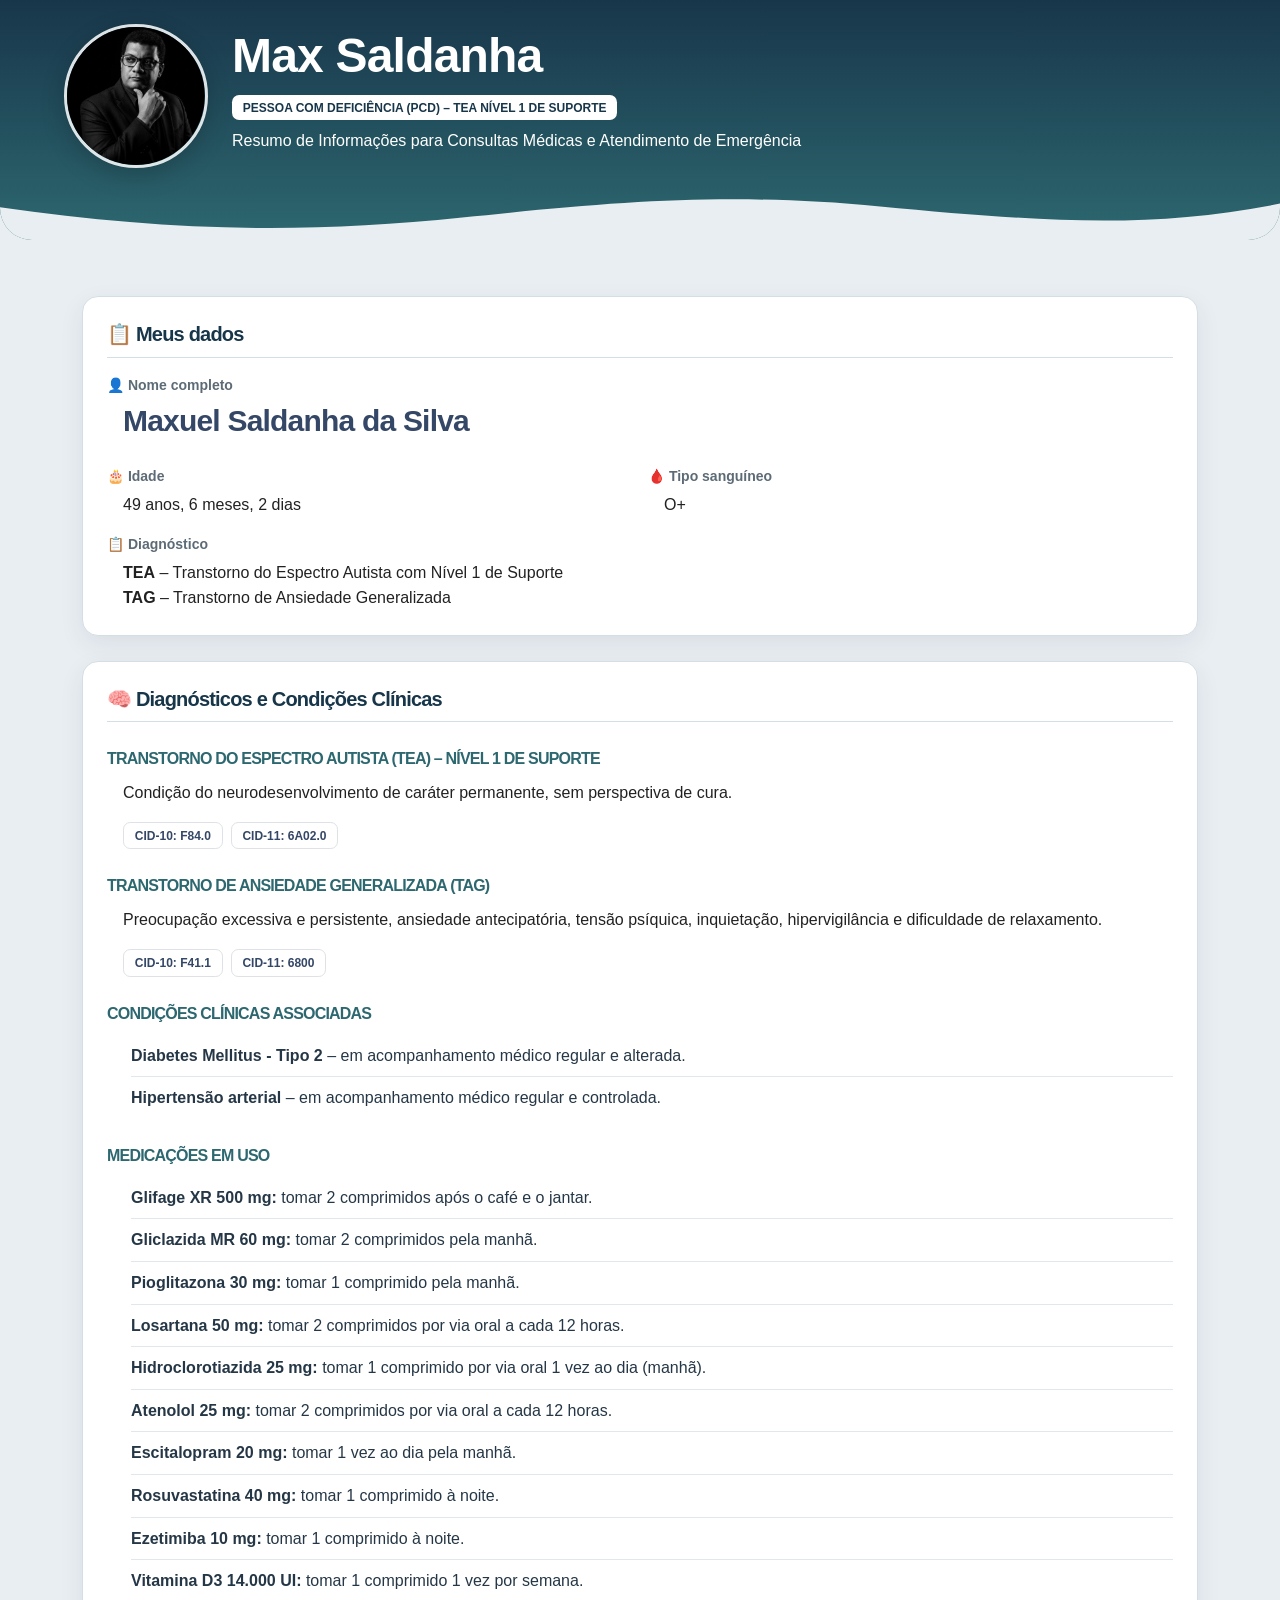
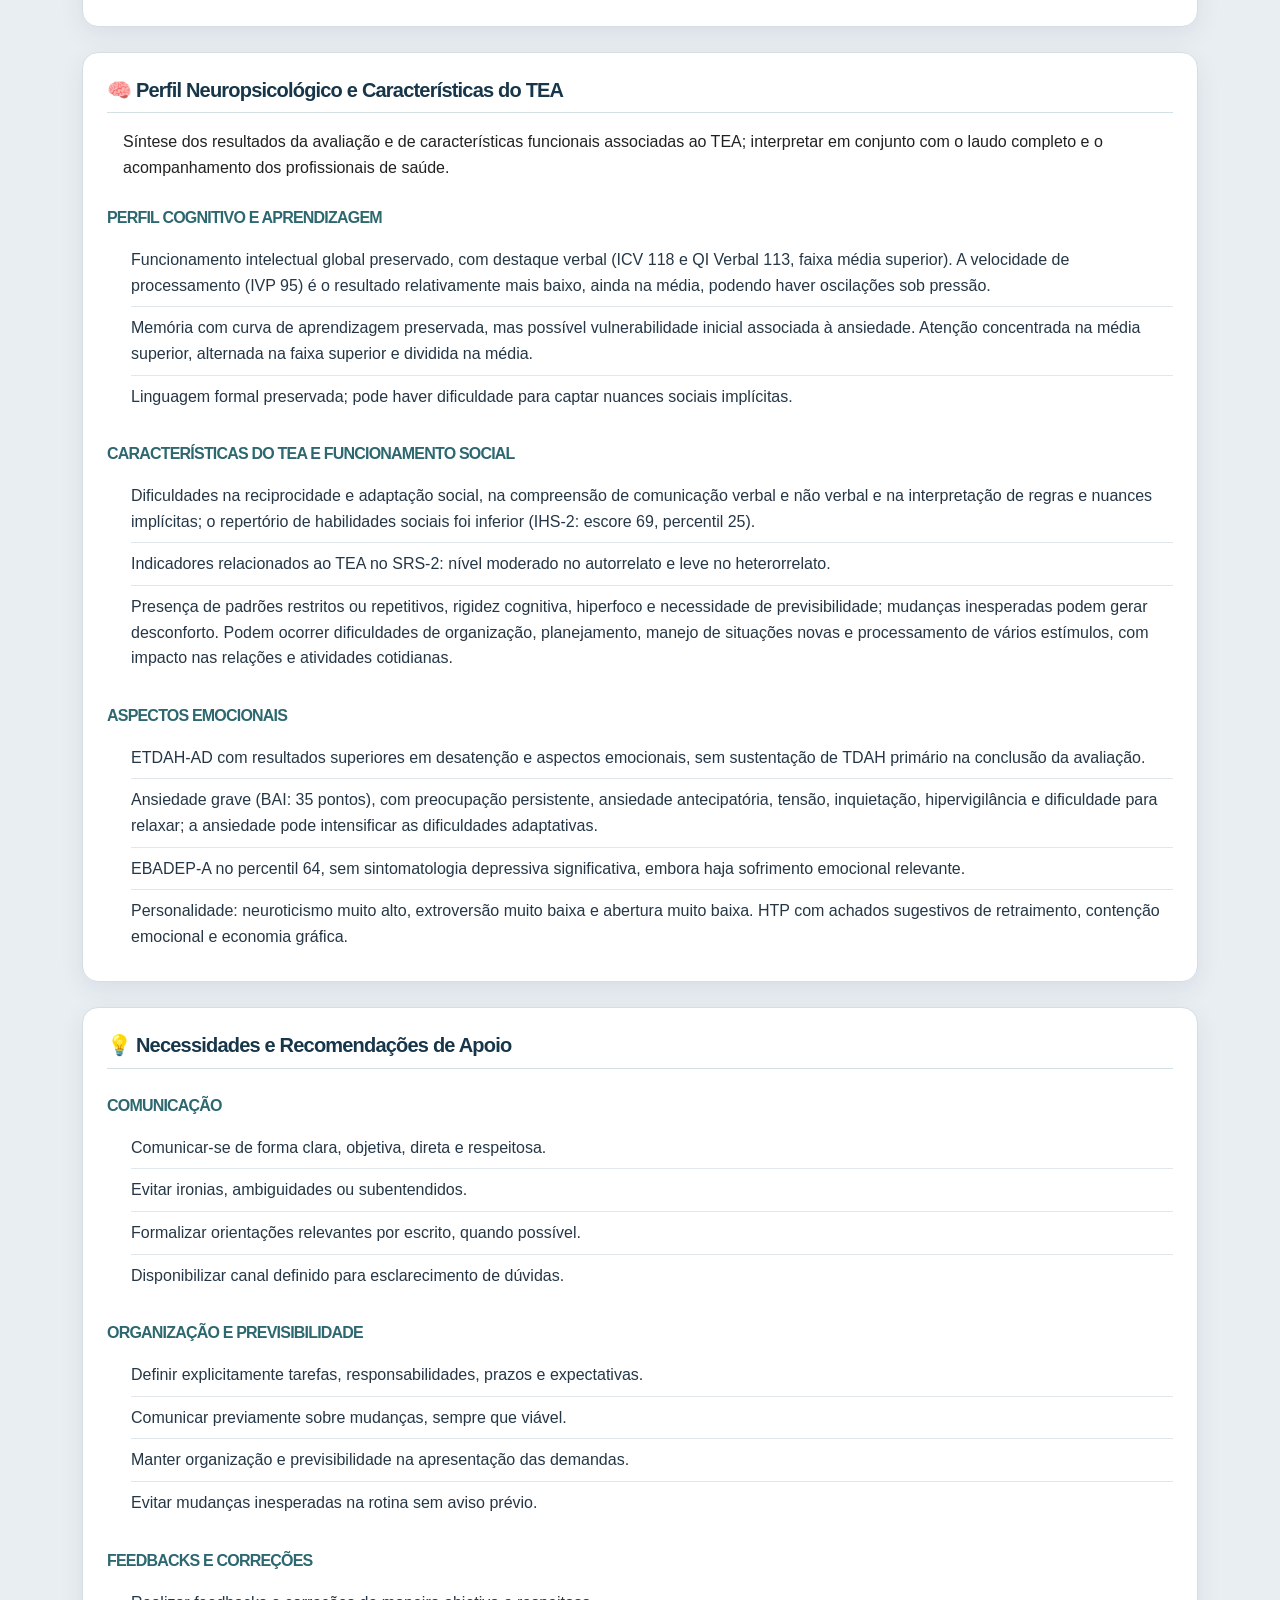
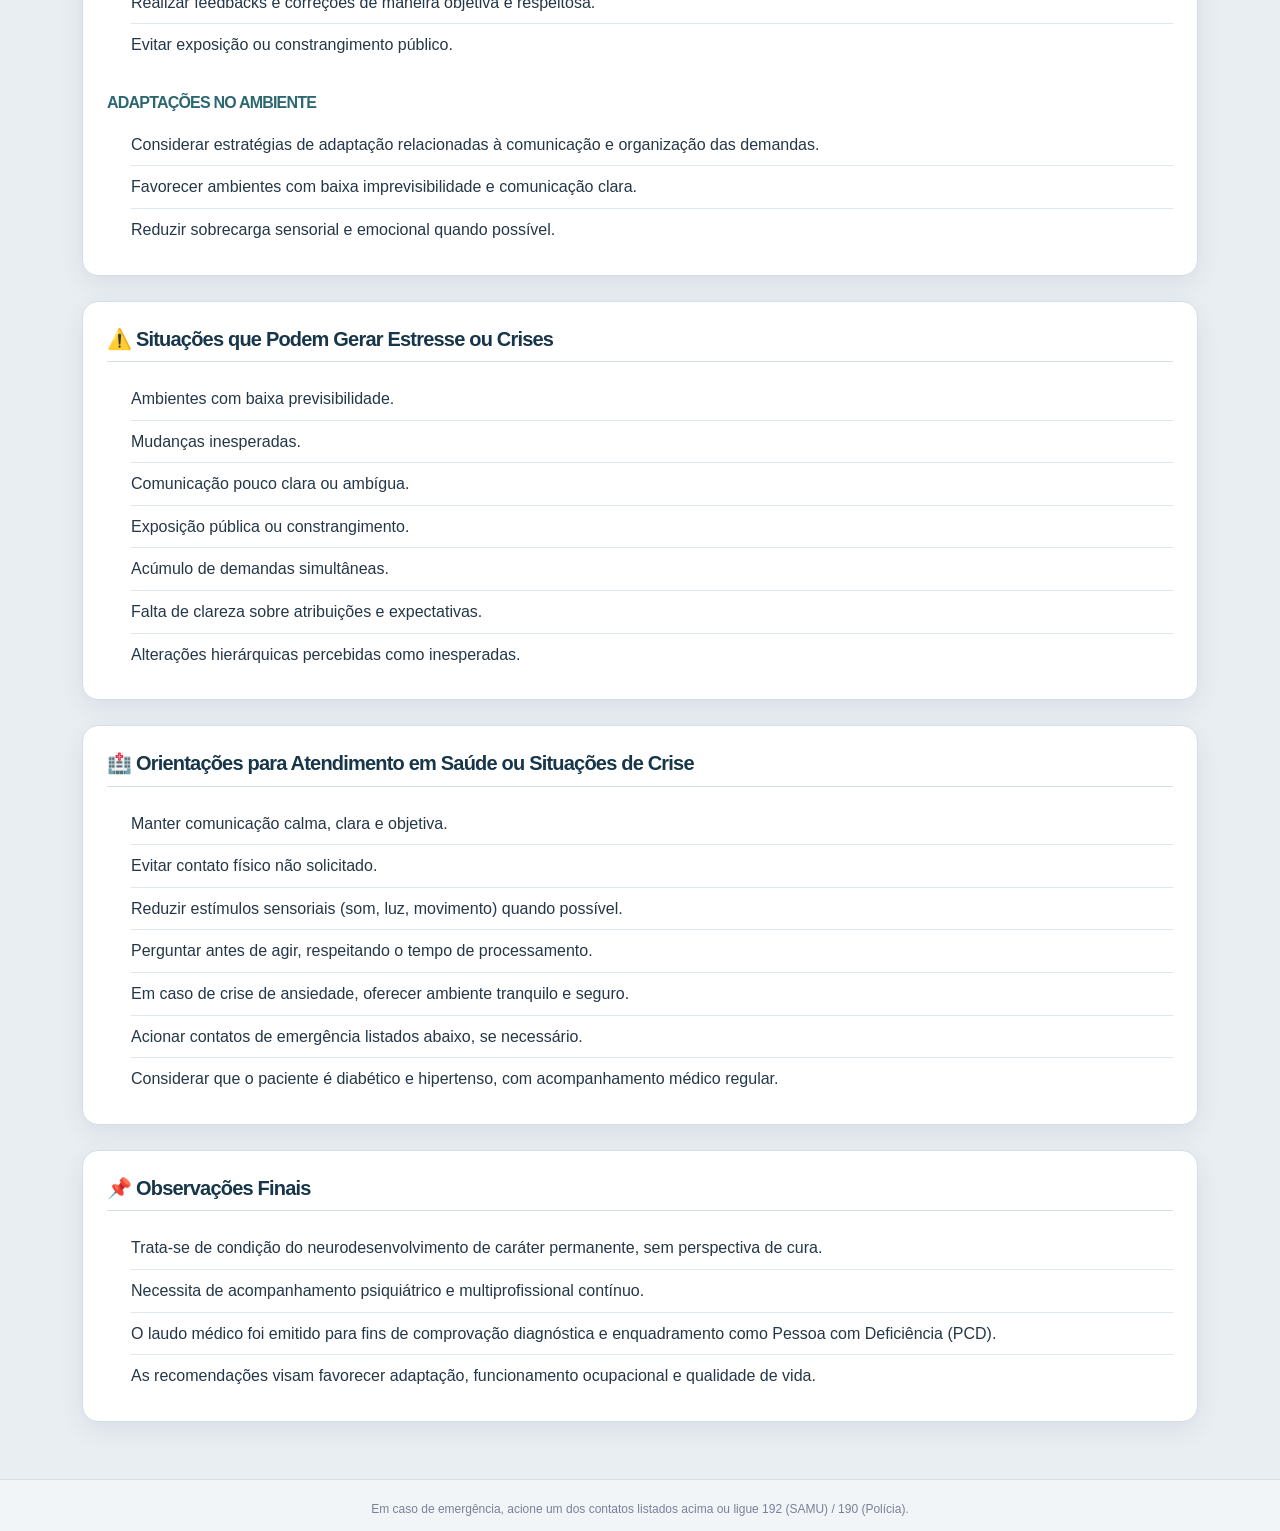
==== commit b8a15fa2: "✨ feat: ocultado os contatos" ====
--- a/index.html
+++ b/index.html
@@ -85,6 +85,7 @@
                 Generalizada</span
               >
             </div>
+            <!-- 
             <div class="col-12">
               <strong class="d-block small text-muted mb-1"
                 ><span class="text-danger" aria-hidden="true">✚</span> Profissionais de
@@ -110,7 +111,7 @@
                   ><span aria-hidden="true">🧠</span> Neurologista: </strong
                 >Dra. Márcia Peres Gonçalves (CRM: 52550963RJ - RQE: 17036)</span
               >
-            </div>
+            </div>-->
           </div>
         </div>
       </section>
@@ -166,7 +167,7 @@
               </li>
             </ul>
           </div>
-
+          
           <div>
             <h3 class="h6 text-primary mt-4">Medicações em uso</h3>
             <ul class="list-group list-group-flush ms-4">
@@ -210,9 +211,9 @@
                 1 vez por semana.
               </li>
             </ul>
-          </div>
-        </div>
-      </section>
+          </div> 
+        </div>
+      </section> 
 
       <!-- PERFIL NEUROPSICOLÓGICO E CARACTERÍSTICAS DO TEA -->
       <section class="card border-0 shadow-sm mt-4">
@@ -429,7 +430,7 @@
         </div>
       </section>
 
-      <!-- CONTATOS DE EMERGÊNCIA -->
+      <!-- CONTATOS DE EMERGÊNCIA 
       <section class="card border-0 shadow-sm mt-4">
         <div class="card-body">
           <h2 class="h5 text-primary border-bottom pb-2 mb-3">
@@ -665,7 +666,7 @@
             </li>
           </ul>
         </div>
-      </section>
+      </section>-->
 
       <!-- OBSERVAÇÕES FINAIS -->
       <section class="card border-0 shadow-sm mt-4">
--- a/styles.css
+++ b/styles.css
@@ -43011,6 +43011,10 @@
           padding: 1.125rem;
         }
 
+        .document-header-details .badge {
+          white-space: normal;
+        }
+
         .document-header-layout {
           gap: 1rem;
         }
